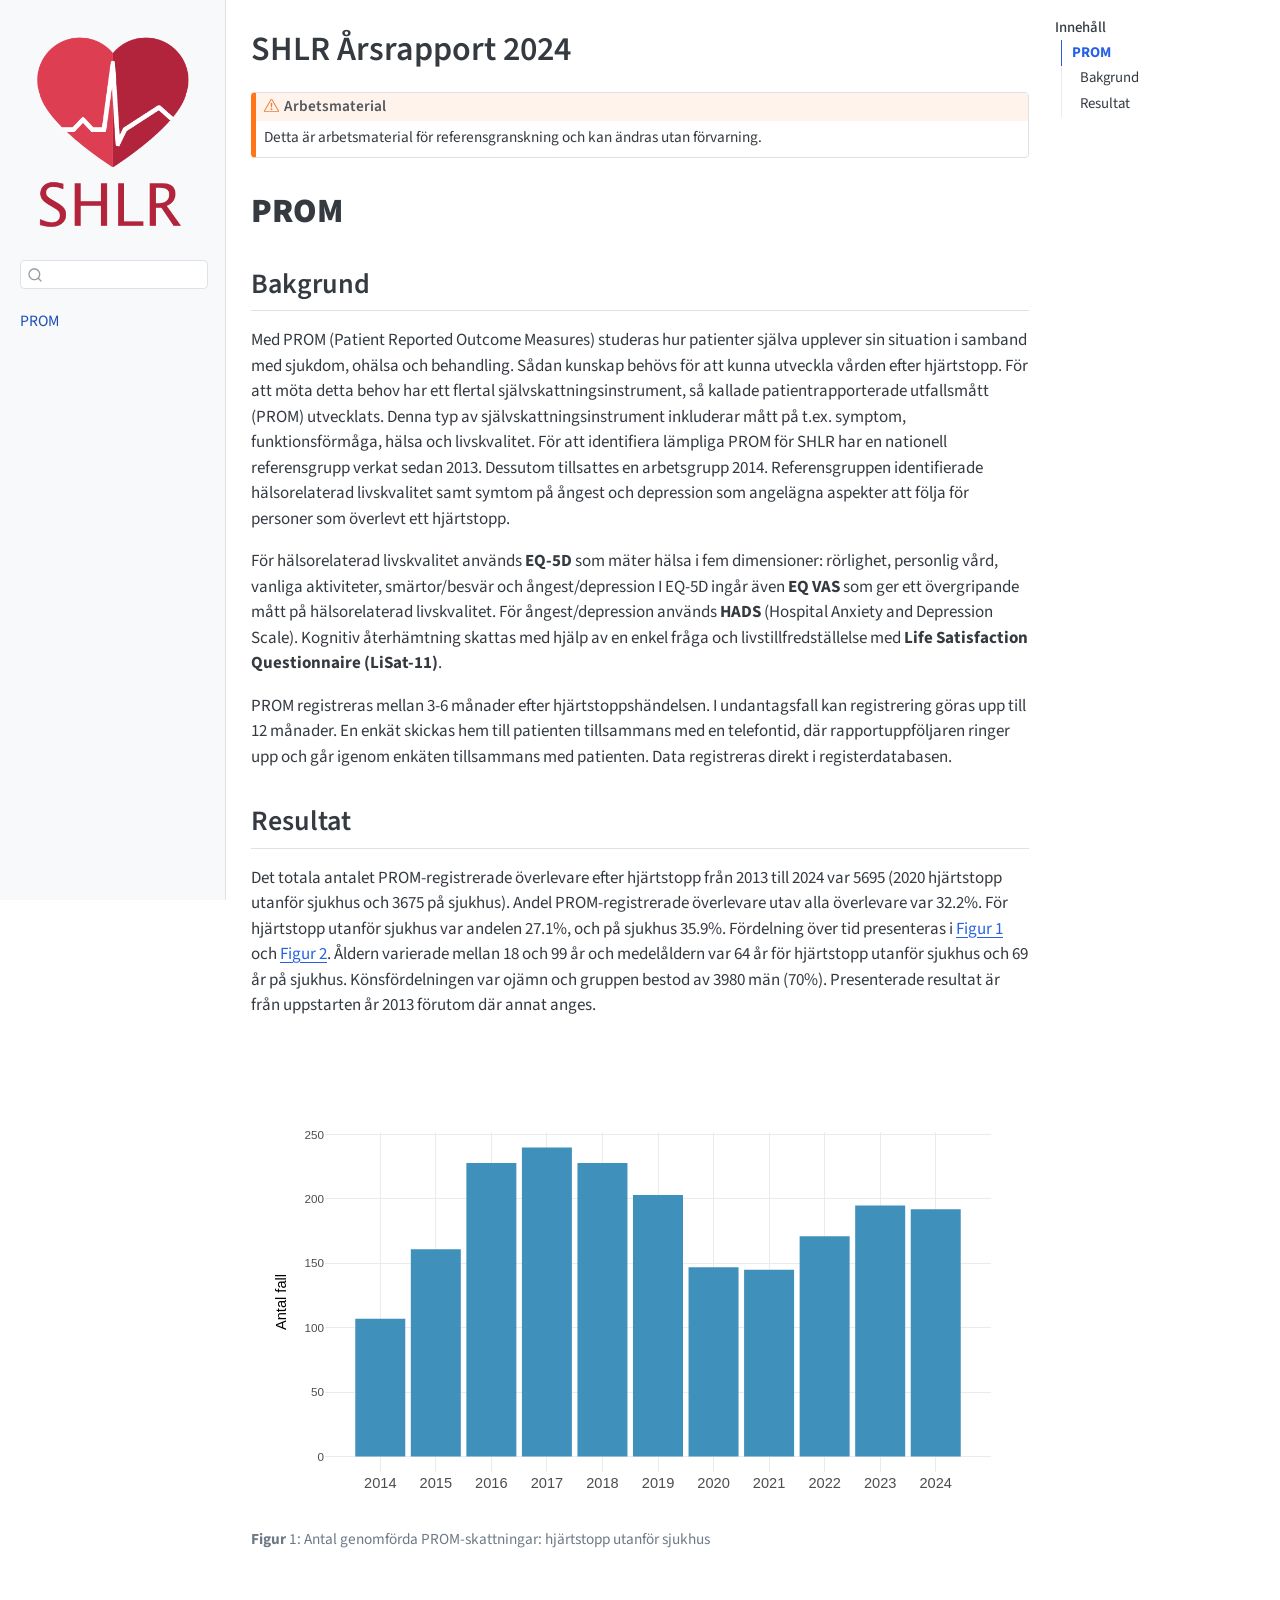
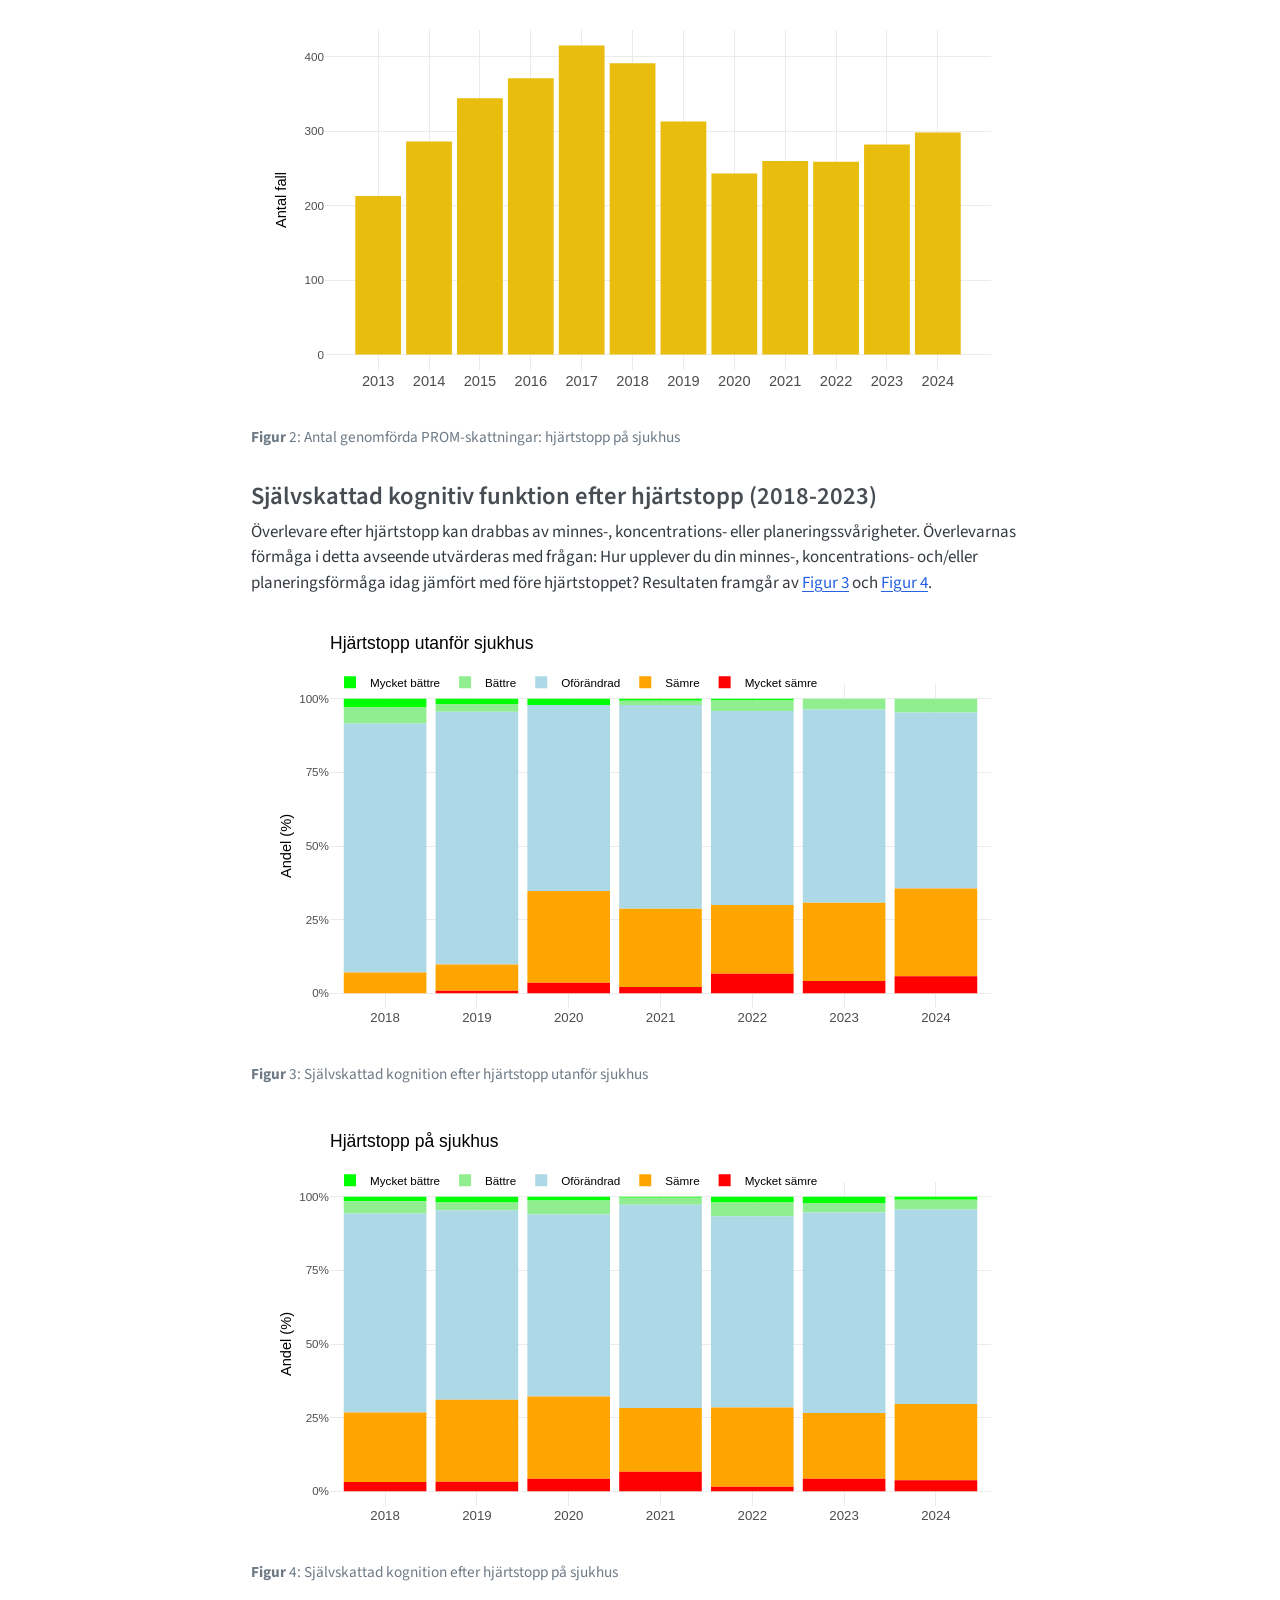
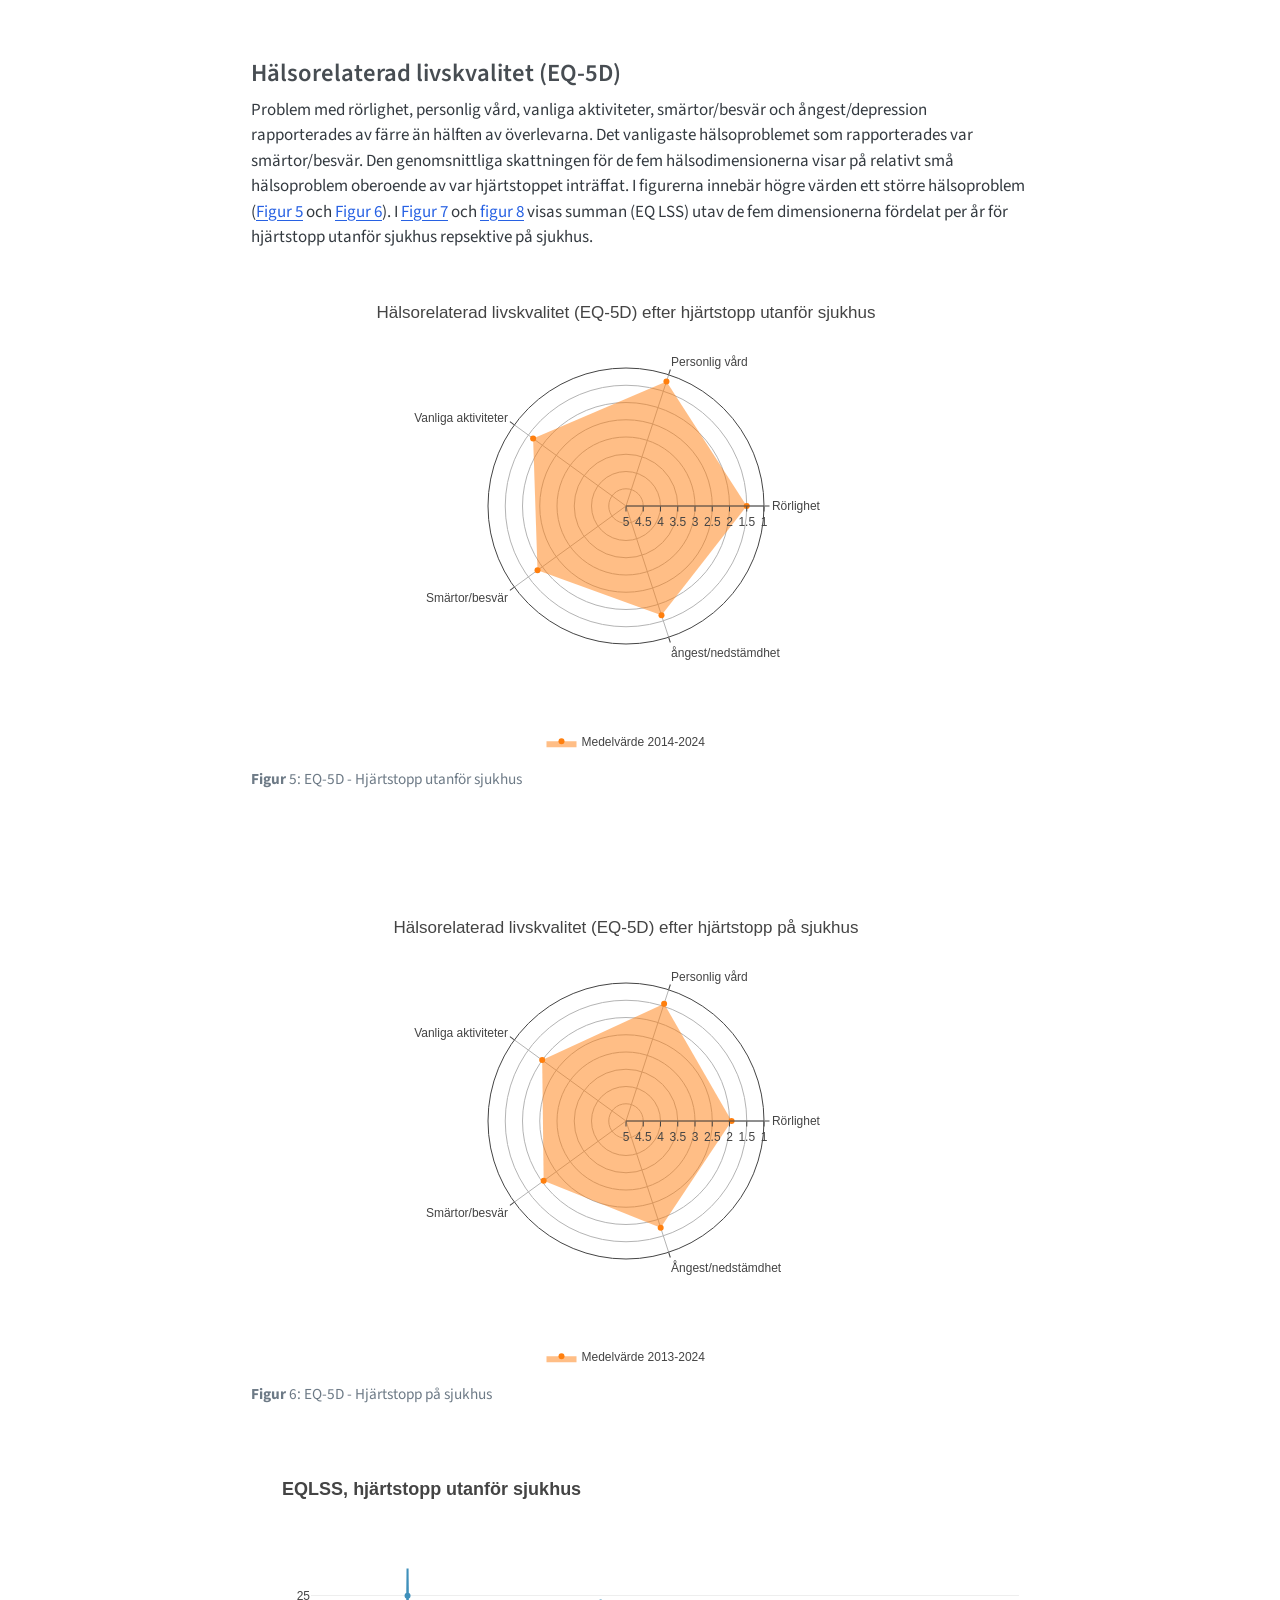
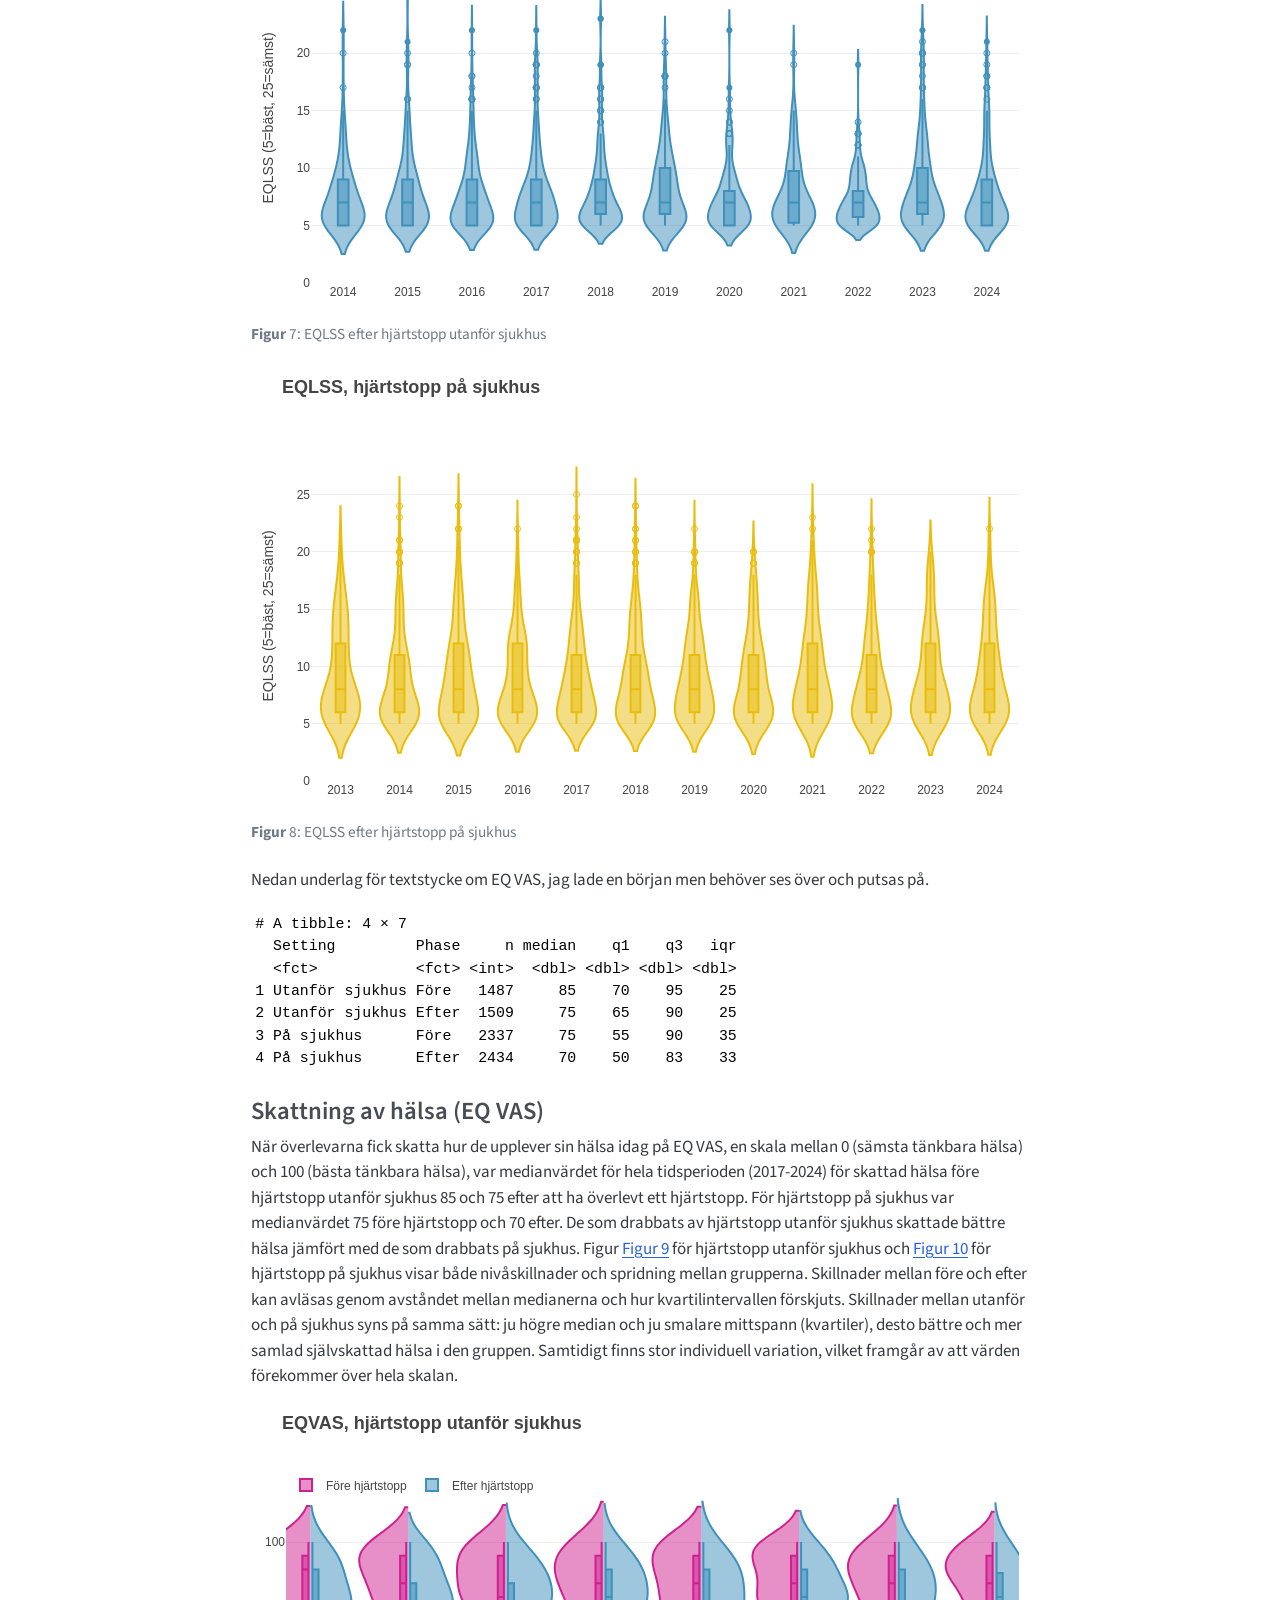
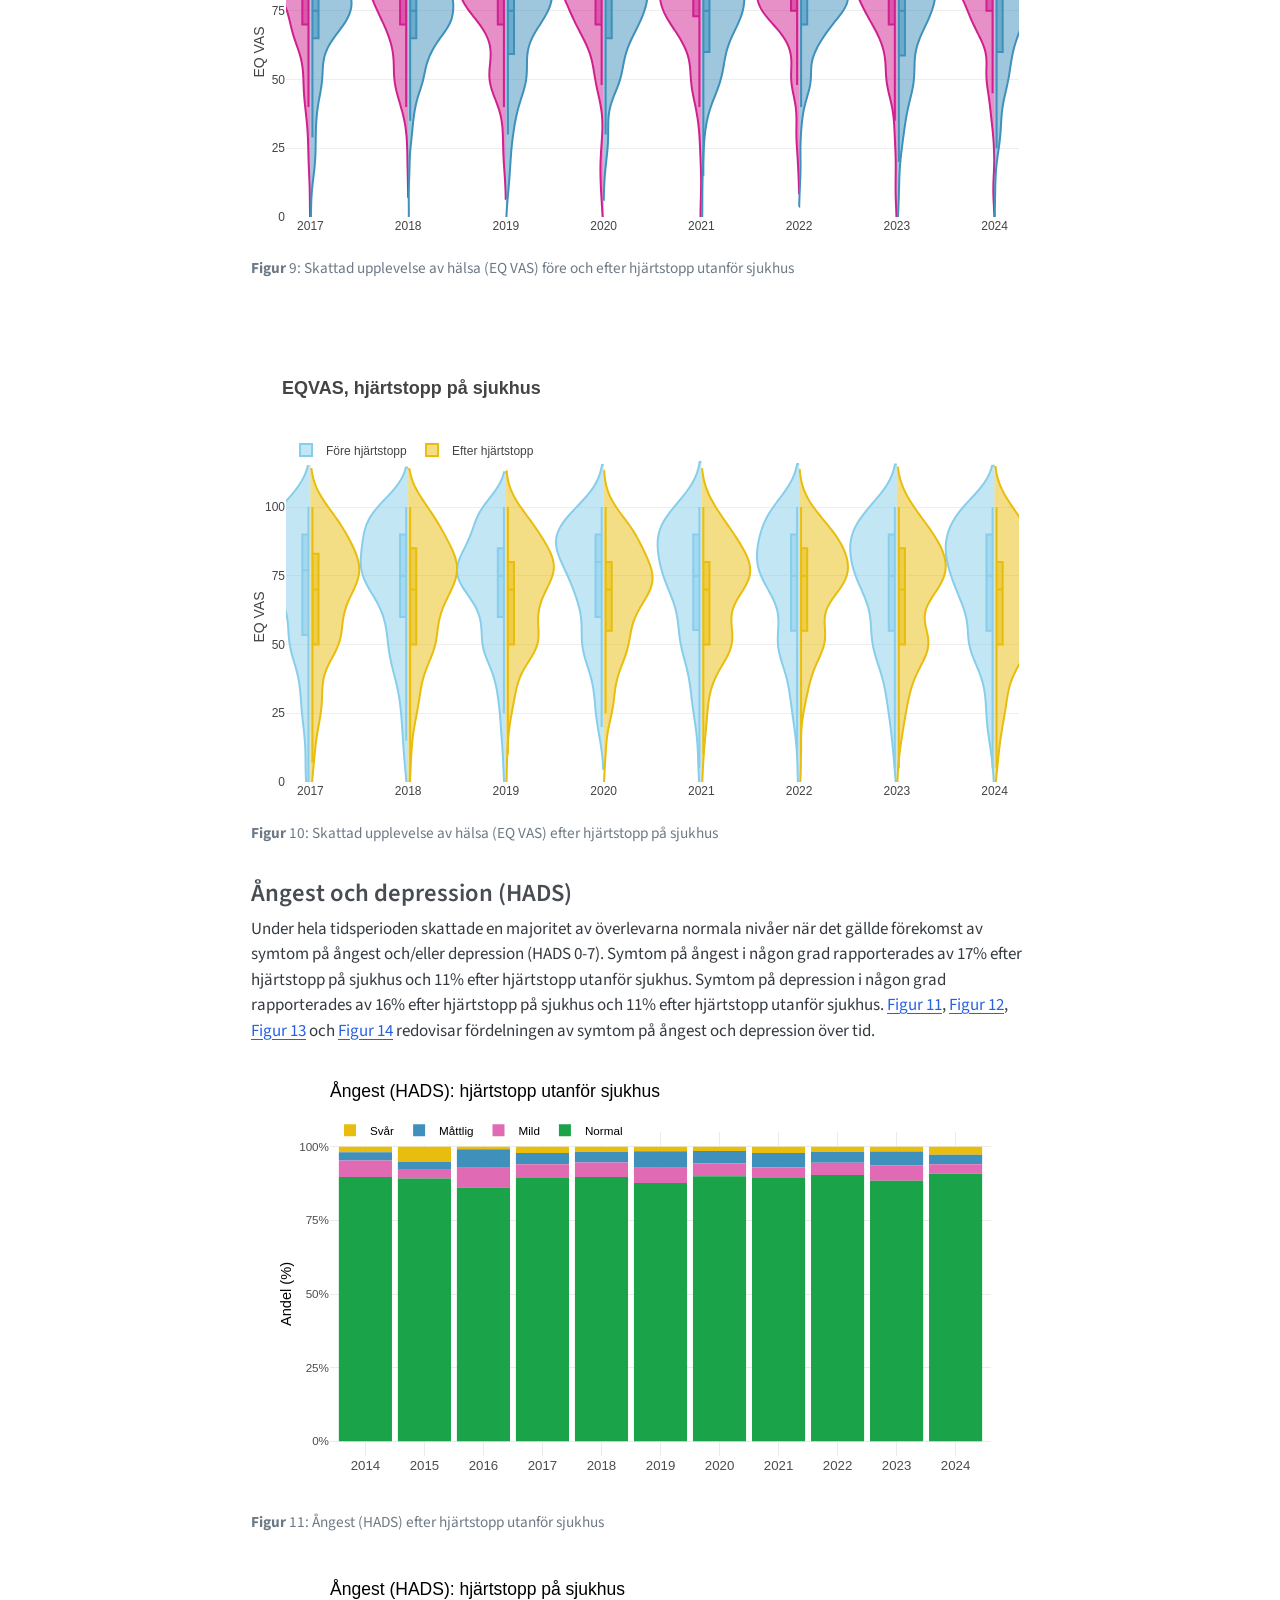
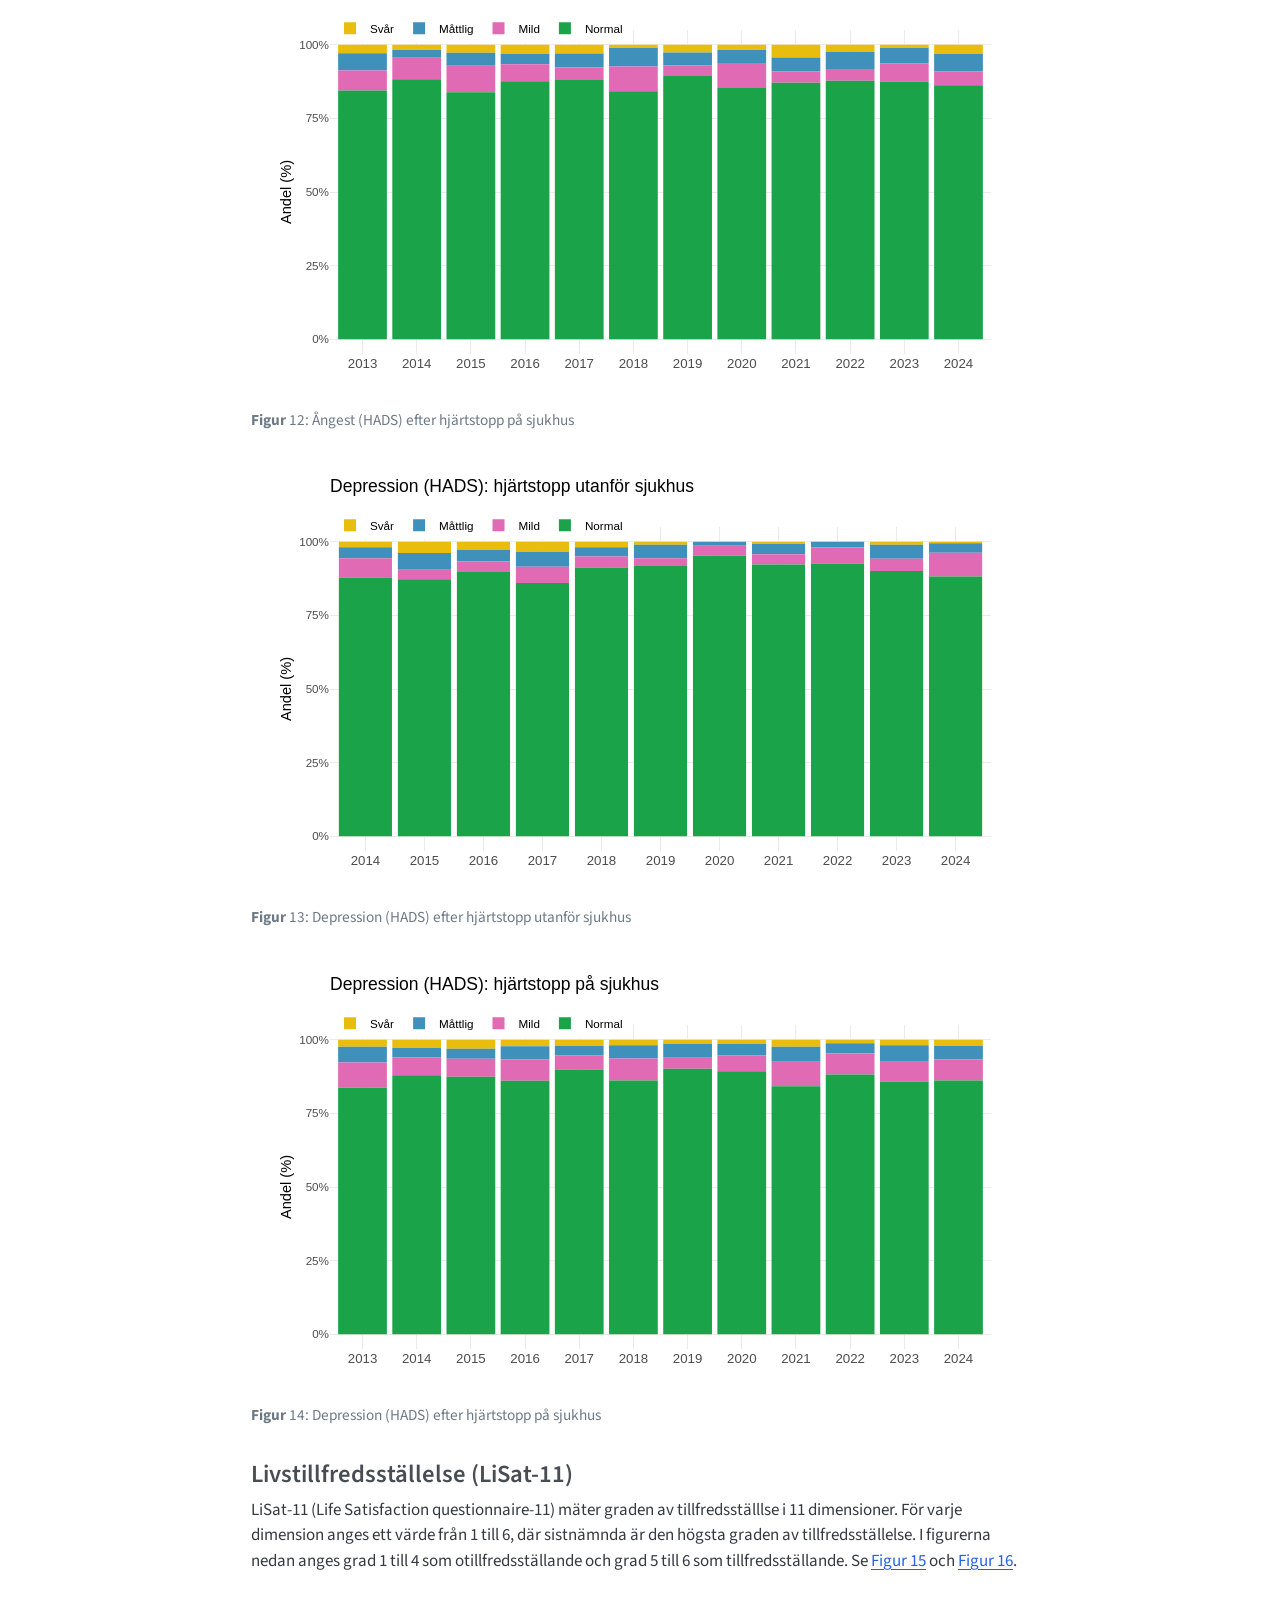
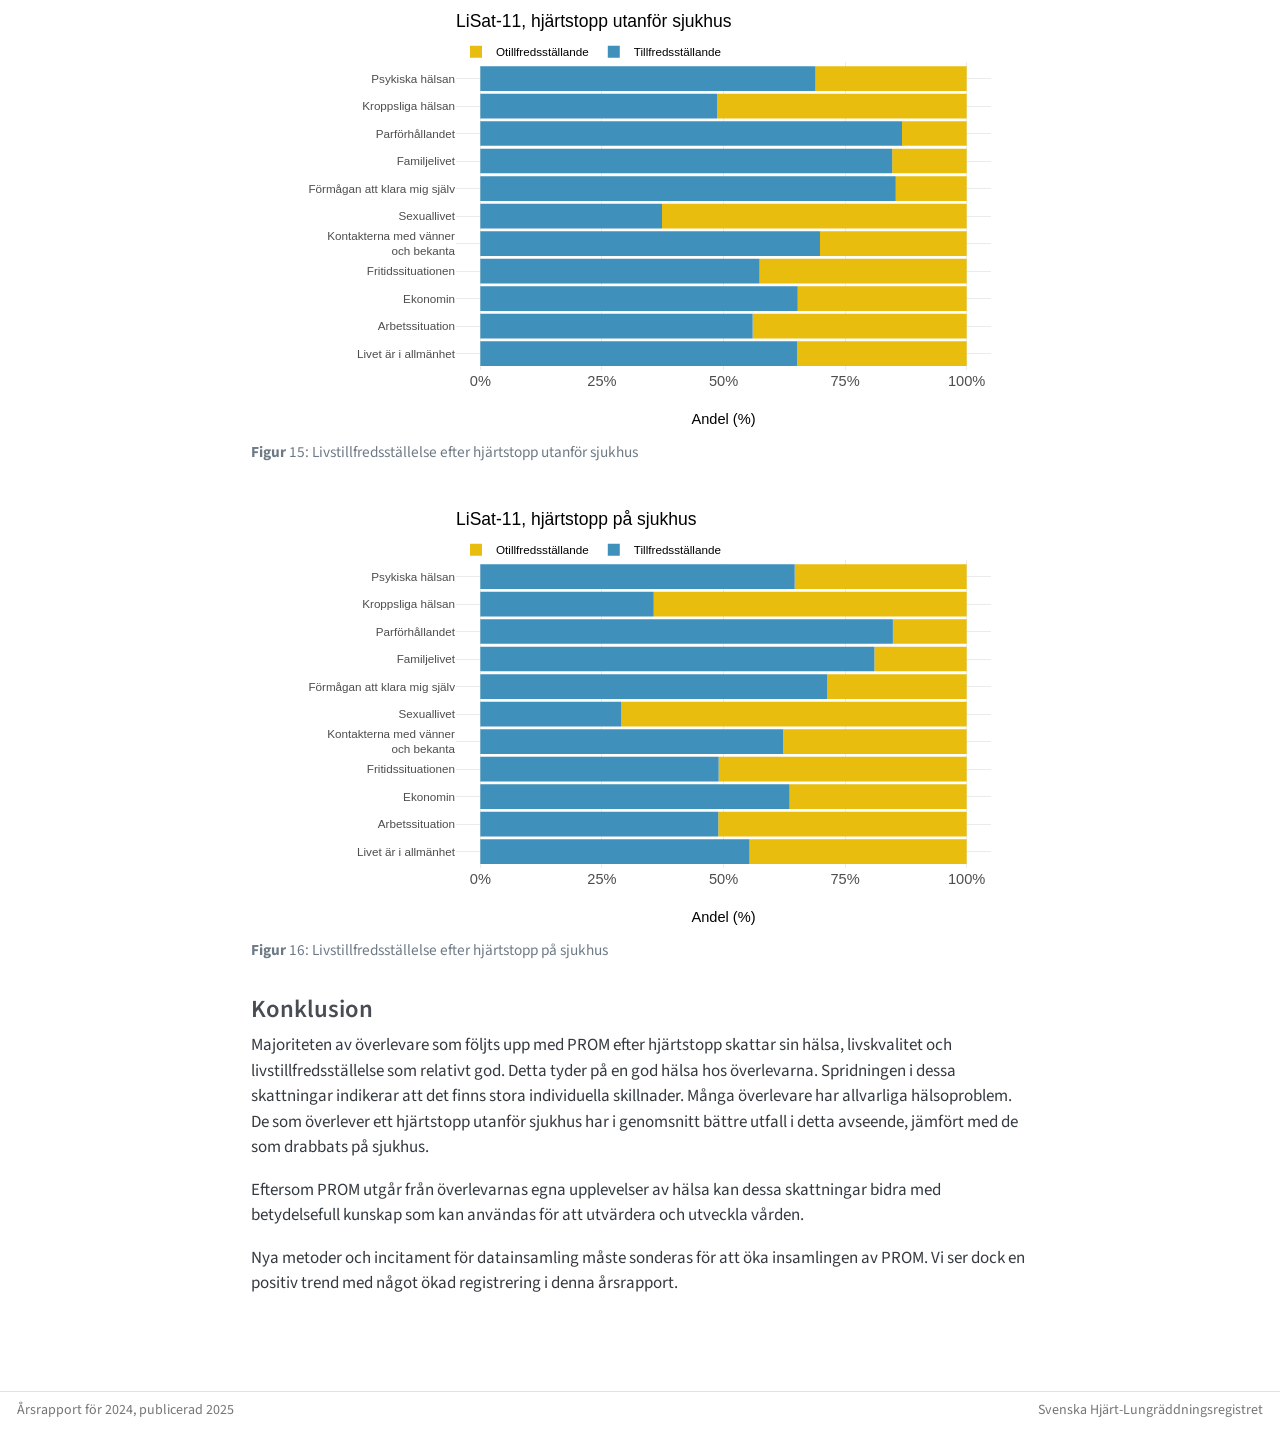
==== prom.html @ c62bc551 "Add files via upload manual upload site spec" ====
<!DOCTYPE html>
<html xmlns="http://www.w3.org/1999/xhtml" lang="en" xml:lang="en"><head>

<meta charset="utf-8">
<meta name="generator" content="quarto-1.6.42">

<meta name="viewport" content="width=device-width, initial-scale=1.0, user-scalable=yes">


<title>SHLR Årsrapport 2024</title>
<style>
code{white-space: pre-wrap;}
span.smallcaps{font-variant: small-caps;}
div.columns{display: flex; gap: min(4vw, 1.5em);}
div.column{flex: auto; overflow-x: auto;}
div.hanging-indent{margin-left: 1.5em; text-indent: -1.5em;}
ul.task-list{list-style: none;}
ul.task-list li input[type="checkbox"] {
  width: 0.8em;
  margin: 0 0.8em 0.2em -1em; /* quarto-specific, see https://github.com/quarto-dev/quarto-cli/issues/4556 */ 
  vertical-align: middle;
}
</style>


<script src="site_libs/quarto-nav/quarto-nav.js"></script>
<script src="site_libs/clipboard/clipboard.min.js"></script>
<script src="site_libs/quarto-search/autocomplete.umd.js"></script>
<script src="site_libs/quarto-search/fuse.min.js"></script>
<script src="site_libs/quarto-search/quarto-search.js"></script>
<meta name="quarto:offset" content="./">
<script src="site_libs/quarto-html/quarto.js"></script>
<script src="site_libs/quarto-html/popper.min.js"></script>
<script src="site_libs/quarto-html/tippy.umd.min.js"></script>
<script src="site_libs/quarto-html/anchor.min.js"></script>
<link href="site_libs/quarto-html/tippy.css" rel="stylesheet">
<link href="site_libs/quarto-html/quarto-syntax-highlighting-2f5df379a58b258e96c21c0638c20c03.css" rel="stylesheet" id="quarto-text-highlighting-styles">
<script src="site_libs/bootstrap/bootstrap.min.js"></script>
<link href="site_libs/bootstrap/bootstrap-icons.css" rel="stylesheet">
<link href="site_libs/bootstrap/bootstrap-70f54ab5a062bdb8e7675b56edc8b124.min.css" rel="stylesheet" append-hash="true" id="quarto-bootstrap" data-mode="light">
<script id="quarto-search-options" type="application/json">{
  "location": "sidebar",
  "copy-button": false,
  "collapse-after": 3,
  "panel-placement": "start",
  "type": "textbox",
  "limit": 50,
  "keyboard-shortcut": [
    "f",
    "/",
    "s"
  ],
  "show-item-context": false,
  "language": {
    "search-no-results-text": "No results",
    "search-matching-documents-text": "matching documents",
    "search-copy-link-title": "Copy link to search",
    "search-hide-matches-text": "Hide additional matches",
    "search-more-match-text": "more match in this document",
    "search-more-matches-text": "more matches in this document",
    "search-clear-button-title": "Clear",
    "search-text-placeholder": "",
    "search-detached-cancel-button-title": "Cancel",
    "search-submit-button-title": "Submit",
    "search-label": "Search"
  }
}</script>
<link href="site_libs/htmltools-fill-0.5.8.1/fill.css" rel="stylesheet">

<script src="site_libs/htmlwidgets-1.6.4/htmlwidgets.js"></script>

<script src="site_libs/plotly-binding-4.10.4/plotly.js"></script>

<script src="site_libs/typedarray-0.1/typedarray.min.js"></script>

<script src="site_libs/jquery-3.5.1/jquery.min.js"></script>

<link href="site_libs/crosstalk-1.2.1/css/crosstalk.min.css" rel="stylesheet">

<script src="site_libs/crosstalk-1.2.1/js/crosstalk.min.js"></script>

<link href="site_libs/plotly-htmlwidgets-css-2.11.1/plotly-htmlwidgets.css" rel="stylesheet">

<script src="site_libs/plotly-main-2.11.1/plotly-latest.min.js"></script>



</head>

<body class="nav-sidebar docked">

<div id="quarto-search-results"></div>
  <header id="quarto-header" class="headroom fixed-top">
  <nav class="quarto-secondary-nav">
    <div class="container-fluid d-flex">
      <button type="button" class="quarto-btn-toggle btn" data-bs-toggle="collapse" role="button" data-bs-target=".quarto-sidebar-collapse-item" aria-controls="quarto-sidebar" aria-expanded="false" aria-label="Toggle sidebar navigation" onclick="if (window.quartoToggleHeadroom) { window.quartoToggleHeadroom(); }">
        <i class="bi bi-layout-text-sidebar-reverse"></i>
      </button>
        <nav class="quarto-page-breadcrumbs" aria-label="breadcrumb"><ol class="breadcrumb"><li class="breadcrumb-item"><a href="./prom.html">PROM</a></li></ol></nav>
        <a class="flex-grow-1" role="navigation" data-bs-toggle="collapse" data-bs-target=".quarto-sidebar-collapse-item" aria-controls="quarto-sidebar" aria-expanded="false" aria-label="Toggle sidebar navigation" onclick="if (window.quartoToggleHeadroom) { window.quartoToggleHeadroom(); }">      
        </a>
      <button type="button" class="btn quarto-search-button" aria-label="Search" onclick="window.quartoOpenSearch();">
        <i class="bi bi-search"></i>
      </button>
    </div>
  </nav>
</header>
<!-- content -->
<div id="quarto-content" class="quarto-container page-columns page-rows-contents page-layout-article">
<!-- sidebar -->
  <nav id="quarto-sidebar" class="sidebar collapse collapse-horizontal quarto-sidebar-collapse-item sidebar-navigation docked overflow-auto">
    <div class="pt-lg-2 mt-2 text-center sidebar-header">
      <a href="./index.html" class="sidebar-logo-link">
      <img src="./images/logo.png" alt="" class="sidebar-logo py-0 d-lg-inline d-none">
      </a>
      </div>
        <div class="mt-2 flex-shrink-0 align-items-center">
        <div class="sidebar-search">
        <div id="quarto-search" class="" title="Search"></div>
        </div>
        </div>
    <div class="sidebar-menu-container"> 
    <ul class="list-unstyled mt-1">
        <li class="sidebar-item">
  <div class="sidebar-item-container"> 
  <a href="./prom.html" class="sidebar-item-text sidebar-link active">
 <span class="menu-text">PROM</span></a>
  </div>
</li>
    </ul>
    </div>
</nav>
<div id="quarto-sidebar-glass" class="quarto-sidebar-collapse-item" data-bs-toggle="collapse" data-bs-target=".quarto-sidebar-collapse-item"></div>
<!-- margin-sidebar -->
    <div id="quarto-margin-sidebar" class="sidebar margin-sidebar">
        <nav id="TOC" role="doc-toc" class="toc-active">
    <h2 id="toc-title">Innehåll</h2>
   
  <ul>
  <li><a href="#prom" id="toc-prom" class="nav-link active" data-scroll-target="#prom"><strong>PROM</strong></a>
  <ul class="collapse">
  <li><a href="#bakgrund" id="toc-bakgrund" class="nav-link" data-scroll-target="#bakgrund">Bakgrund</a></li>
  <li><a href="#resultat" id="toc-resultat" class="nav-link" data-scroll-target="#resultat">Resultat</a>
  <ul class="collapse">
  <li><a href="#självskattad-kognitiv-funktion-efter-hjärtstopp-2018-2023" id="toc-självskattad-kognitiv-funktion-efter-hjärtstopp-2018-2023" class="nav-link" data-scroll-target="#självskattad-kognitiv-funktion-efter-hjärtstopp-2018-2023">Självskattad kognitiv funktion efter hjärtstopp (2018-2023)</a></li>
  <li><a href="#hälsorelaterad-livskvalitet-eq-5d" id="toc-hälsorelaterad-livskvalitet-eq-5d" class="nav-link" data-scroll-target="#hälsorelaterad-livskvalitet-eq-5d">Hälsorelaterad livskvalitet (EQ-5D)</a></li>
  <li><a href="#skattning-av-hälsa-eq-vas" id="toc-skattning-av-hälsa-eq-vas" class="nav-link" data-scroll-target="#skattning-av-hälsa-eq-vas">Skattning av hälsa (EQ VAS)</a></li>
  <li><a href="#ångest-och-depression-hads" id="toc-ångest-och-depression-hads" class="nav-link" data-scroll-target="#ångest-och-depression-hads">Ångest och depression (HADS)</a></li>
  <li><a href="#livstillfredsställelse-lisat-11" id="toc-livstillfredsställelse-lisat-11" class="nav-link" data-scroll-target="#livstillfredsställelse-lisat-11">Livstillfredsställelse (LiSat-11)</a></li>
  <li><a href="#konklusion" id="toc-konklusion" class="nav-link" data-scroll-target="#konklusion">Konklusion</a></li>
  </ul></li>
  </ul></li>
  </ul>
</nav>
    </div>
<!-- main -->
<main class="content" id="quarto-document-content">

<header id="title-block-header" class="quarto-title-block default">
<div class="quarto-title">
<h1 class="title">SHLR Årsrapport 2024</h1>
</div>



<div class="quarto-title-meta">

    
  
    
  </div>
  


</header>


<div class="callout callout-style-default callout-warning callout-titled">
<div class="callout-header d-flex align-content-center">
<div class="callout-icon-container">
<i class="callout-icon"></i>
</div>
<div class="callout-title-container flex-fill">
Arbetsmaterial
</div>
</div>
<div class="callout-body-container callout-body">
<p>Detta är arbetsmaterial för referensgranskning och kan ändras utan förvarning.</p>
</div>
</div>
<section id="prom" class="level1">
<h1><strong>PROM</strong></h1>
<section id="bakgrund" class="level2">
<h2 class="anchored" data-anchor-id="bakgrund">Bakgrund</h2>
<p>Med PROM (Patient Reported Outcome Measures) studeras hur patienter själva upplever sin situation i samband med sjukdom, ohälsa och behandling. Sådan kunskap behövs för att kunna utveckla vården efter hjärtstopp. För att möta detta behov har ett flertal självskattningsinstrument, så kallade patientrapporterade utfallsmått (PROM) utvecklats. Denna typ av självskattningsinstrument inkluderar mått på t.ex. symptom, funktionsförmåga, hälsa och livskvalitet. För att identifiera lämpliga PROM för SHLR har en nationell referensgrupp verkat sedan 2013. Dessutom tillsattes en arbetsgrupp 2014. Referensgruppen identifierade hälsorelaterad livskvalitet samt symtom på ångest och depression som angelägna aspekter att följa för personer som överlevt ett hjärtstopp.</p>
<p>För hälsorelaterad livskvalitet används <strong>EQ-5D</strong> som mäter hälsa i fem dimensioner: rörlighet, personlig vård, vanliga aktiviteter, smärtor/besvär och ångest/depression I EQ-5D ingår även <strong>EQ VAS</strong> som ger ett övergripande mått på hälsorelaterad livskvalitet. För ångest/depression används <strong>HADS</strong> (Hospital Anxiety and Depression Scale). Kognitiv återhämtning skattas med hjälp av en enkel fråga och livstillfredställelse med <strong>Life Satisfaction Questionnaire (LiSat-11)</strong>.</p>
<p>PROM registreras mellan 3-6 månader efter hjärtstoppshändelsen. I undantagsfall kan registrering göras upp till 12 månader. En enkät skickas hem till patienten tillsammans med en telefontid, där rapportuppföljaren ringer upp och går igenom enkäten tillsammans med patienten. Data registreras direkt i registerdatabasen.</p>
</section>
<section id="resultat" class="level2">
<h2 class="anchored" data-anchor-id="resultat">Resultat</h2>
<p>Det totala antalet PROM-registrerade överlevare efter hjärtstopp från 2013 till 2024 var 5695 (2020 hjärtstopp utanför sjukhus och 3675 på sjukhus). Andel PROM-registrerade överlevare utav alla överlevare var 32.2%. För hjärtstopp utanför sjukhus var andelen 27.1%, och på sjukhus 35.9%. Fördelning över tid presenteras i <a href="#fig-1a" class="quarto-xref">Figur&nbsp;1</a> och <a href="#fig-1b" class="quarto-xref">Figur&nbsp;2</a>. Åldern varierade mellan 18 och 99 år och medelåldern var 64 år för hjärtstopp utanför sjukhus och 69 år på sjukhus. Könsfördelningen var ojämn och gruppen bestod av 3980 män (70%). Presenterade resultat är från uppstarten år 2013 förutom där annat anges.</p>
<p><br></p>
<div class="cell">
<div id="fig-1a" class="cell-output-display quarto-float quarto-figure quarto-figure-center anchored">
<figure class="quarto-float quarto-float-fig figure">
<div aria-describedby="fig-1a-caption-0ceaefa1-69ba-4598-a22c-09a6ac19f8ca">
<div class="plotly html-widget html-fill-item" id="htmlwidget-06beb2b2d69cb769739a" style="width:100%;height:100%;"></div>
<script type="application/json" data-for="htmlwidget-06beb2b2d69cb769739a">{"x":{"data":[{"orientation":"v","width":[0.90000000000009095,0.90000000000009095,0.90000000000009095,0.90000000000009095,0.90000000000009095,0.90000000000009095,0.90000000000009095,0.90000000000009095,0.90000000000009095,0.90000000000009095,0.90000000000009095],"base":[0,0,0,0,0,0,0,0,0,0,0],"x":[2014,2015,2016,2017,2018,2019,2020,2021,2022,2023,2024],"y":[107,161,228,240,228,203,147,145,171,195,192],"text":["År: 2014<br>Antal: 107<br>Andel av överlevare: 18.8%","År: 2015<br>Antal: 161<br>Andel av överlevare: 26.1%","År: 2016<br>Antal: 228<br>Andel av överlevare: 36.7%","År: 2017<br>Antal: 240<br>Andel av överlevare: 38.1%","År: 2018<br>Antal: 228<br>Andel av överlevare: 36.5%","År: 2019<br>Antal: 203<br>Andel av överlevare: 32.7%","År: 2020<br>Antal: 147<br>Andel av överlevare: 24.2%","År: 2021<br>Antal: 145<br>Andel av överlevare: 23.7%","År: 2022<br>Antal: 171<br>Andel av överlevare: 24.9%","År: 2023<br>Antal: 195<br>Andel av överlevare: 28.3%","År: 2024<br>Antal: 192<br>Andel av överlevare: 30.7%"],"type":"bar","textposition":"none","marker":{"autocolorscale":false,"color":"rgba(63,144,187,1)","line":{"width":1.8897637795275593,"color":"transparent"}},"showlegend":false,"xaxis":"x","yaxis":"y","hoverinfo":"text","frame":null}],"layout":{"margin":{"t":53.795275590551171,"r":37.795275590551171,"b":56.06011577319957,"l":73.594362348542049},"font":{"color":"rgba(0,0,0,1)","family":"","size":14.611872146118724},"xaxis":{"domain":[0,1],"automargin":true,"type":"linear","autorange":false,"range":[2013.0049999999999,2024.9950000000001],"tickmode":"array","ticktext":["2014","2015","2016","2017","2018","2019","2020","2021","2022","2023","2024"],"tickvals":[2014,2015,2016,2017,2018,2019,2020,2021,2022,2023,2024],"categoryorder":"array","categoryarray":["2014","2015","2016","2017","2018","2019","2020","2021","2022","2023","2024"],"nticks":null,"ticks":"","tickcolor":null,"ticklen":3.6529680365296811,"tickwidth":0,"showticklabels":true,"tickfont":{"color":"rgba(77,77,77,1)","family":"","size":14.611872146118724},"tickangle":-0,"showline":false,"linecolor":null,"linewidth":0,"showgrid":true,"gridcolor":"rgba(235,235,235,1)","gridwidth":0.66417600664176002,"zeroline":false,"anchor":"y","title":{"text":"","font":{"color":"rgba(0,0,0,1)","family":"","size":14.611872146118724}},"hoverformat":".2f"},"yaxis":{"domain":[0,1],"automargin":true,"type":"linear","autorange":false,"range":[-12,252],"tickmode":"array","ticktext":["0","50","100","150","200","250"],"tickvals":[0,50,100,150,200,250],"categoryorder":"array","categoryarray":["0","50","100","150","200","250"],"nticks":null,"ticks":"","tickcolor":null,"ticklen":3.6529680365296811,"tickwidth":0,"showticklabels":true,"tickfont":{"color":"rgba(77,77,77,1)","family":"","size":11.68949771689498},"tickangle":-0,"showline":false,"linecolor":null,"linewidth":0,"showgrid":true,"gridcolor":"rgba(235,235,235,1)","gridwidth":0.66417600664176002,"zeroline":false,"anchor":"x","title":{"text":"Antal fall","font":{"color":"rgba(0,0,0,1)","family":"","size":14.611872146118724}},"hoverformat":".2f"},"shapes":[{"type":"rect","fillcolor":null,"line":{"color":null,"width":0,"linetype":[]},"yref":"paper","xref":"paper","x0":0,"x1":1,"y0":0,"y1":1}],"showlegend":false,"legend":{"bgcolor":null,"bordercolor":null,"borderwidth":0,"font":{"color":"rgba(0,0,0,1)","family":"","size":11.68949771689498}},"hovermode":"closest","barmode":"relative"},"config":{"doubleClick":"reset","modeBarButtonsToAdd":["hoverclosest","hovercompare"],"showSendToCloud":false},"source":"A","attrs":{"610465721a2e":{"x":{},"y":{},"text":{},"type":"bar"}},"cur_data":"610465721a2e","visdat":{"610465721a2e":["function (y) ","x"]},"highlight":{"on":"plotly_click","persistent":false,"dynamic":false,"selectize":false,"opacityDim":0.20000000000000001,"selected":{"opacity":1},"debounce":0},"shinyEvents":["plotly_hover","plotly_click","plotly_selected","plotly_relayout","plotly_brushed","plotly_brushing","plotly_clickannotation","plotly_doubleclick","plotly_deselect","plotly_afterplot","plotly_sunburstclick"],"base_url":"https://plot.ly"},"evals":[],"jsHooks":[]}</script>
</div>
<figcaption class="quarto-float-caption-bottom quarto-float-caption quarto-float-fig" id="fig-1a-caption-0ceaefa1-69ba-4598-a22c-09a6ac19f8ca">
<strong>Figur</strong>&nbsp;1: Antal genomförda PROM-skattningar: hjärtstopp utanför sjukhus
</figcaption>
</figure>
</div>
</div>
<div class="cell">
<div id="fig-1b" class="cell-output-display quarto-float quarto-figure quarto-figure-center anchored">
<figure class="quarto-float quarto-float-fig figure">
<div aria-describedby="fig-1b-caption-0ceaefa1-69ba-4598-a22c-09a6ac19f8ca">
<div class="plotly html-widget html-fill-item" id="htmlwidget-7e26d2c23dd3f78e2f34" style="width:100%;height:100%;"></div>
<script type="application/json" data-for="htmlwidget-7e26d2c23dd3f78e2f34">{"x":{"data":[{"orientation":"v","width":[0.90000000000009095,0.90000000000009095,0.90000000000009095,0.90000000000009095,0.90000000000009095,0.90000000000009095,0.90000000000009095,0.90000000000009095,0.90000000000009095,0.90000000000009095,0.90000000000009095,0.90000000000009095],"base":[0,0,0,0,0,0,0,0,0,0,0,0],"x":[2013,2014,2015,2016,2017,2018,2019,2020,2021,2022,2023,2024],"y":[213,286,344,371,415,391,313,243,260,259,282,298],"text":["År: 2013<br>Antal: 213<br>Andel av överlevare: 30.0%","År: 2014<br>Antal: 286<br>Andel av överlevare: 35.7%","År: 2015<br>Antal: 344<br>Andel av överlevare: 44.7%","År: 2016<br>Antal: 371<br>Andel av överlevare: 45.4%","År: 2017<br>Antal: 415<br>Andel av överlevare: 51.5%","År: 2018<br>Antal: 391<br>Andel av överlevare: 43.2%","År: 2019<br>Antal: 313<br>Andel av överlevare: 33.7%","År: 2020<br>Antal: 243<br>Andel av överlevare: 28.2%","År: 2021<br>Antal: 260<br>Andel av överlevare: 31.3%","År: 2022<br>Antal: 259<br>Andel av överlevare: 28.6%","År: 2023<br>Antal: 282<br>Andel av överlevare: 30.1%","År: 2024<br>Antal: 298<br>Andel av överlevare: 30.6%"],"type":"bar","textposition":"none","marker":{"autocolorscale":false,"color":"rgba(233,189,13,1)","line":{"width":1.8897637795275593,"color":"transparent"}},"showlegend":false,"xaxis":"x","yaxis":"y","hoverinfo":"text","frame":null}],"layout":{"margin":{"t":53.795275590551171,"r":37.795275590551171,"b":56.06011577319957,"l":73.594362348542049},"font":{"color":"rgba(0,0,0,1)","family":"","size":14.611872146118724},"xaxis":{"domain":[0,1],"automargin":true,"type":"linear","autorange":false,"range":[2011.9549999999999,2025.0450000000001],"tickmode":"array","ticktext":["2013","2014","2015","2016","2017","2018","2019","2020","2021","2022","2023","2024"],"tickvals":[2013,2014,2015,2016,2017,2018,2019,2020,2021,2022,2023,2024],"categoryorder":"array","categoryarray":["2013","2014","2015","2016","2017","2018","2019","2020","2021","2022","2023","2024"],"nticks":null,"ticks":"","tickcolor":null,"ticklen":3.6529680365296811,"tickwidth":0,"showticklabels":true,"tickfont":{"color":"rgba(77,77,77,1)","family":"","size":14.611872146118724},"tickangle":-0,"showline":false,"linecolor":null,"linewidth":0,"showgrid":true,"gridcolor":"rgba(235,235,235,1)","gridwidth":0.66417600664176002,"zeroline":false,"anchor":"y","title":{"text":"","font":{"color":"rgba(0,0,0,1)","family":"","size":14.611872146118724}},"hoverformat":".2f"},"yaxis":{"domain":[0,1],"automargin":true,"type":"linear","autorange":false,"range":[-20.75,435.75],"tickmode":"array","ticktext":["0","100","200","300","400"],"tickvals":[0,100,200,300,400],"categoryorder":"array","categoryarray":["0","100","200","300","400"],"nticks":null,"ticks":"","tickcolor":null,"ticklen":3.6529680365296811,"tickwidth":0,"showticklabels":true,"tickfont":{"color":"rgba(77,77,77,1)","family":"","size":11.68949771689498},"tickangle":-0,"showline":false,"linecolor":null,"linewidth":0,"showgrid":true,"gridcolor":"rgba(235,235,235,1)","gridwidth":0.66417600664176002,"zeroline":false,"anchor":"x","title":{"text":"Antal fall","font":{"color":"rgba(0,0,0,1)","family":"","size":14.611872146118724}},"hoverformat":".2f"},"shapes":[{"type":"rect","fillcolor":null,"line":{"color":null,"width":0,"linetype":[]},"yref":"paper","xref":"paper","x0":0,"x1":1,"y0":0,"y1":1}],"showlegend":false,"legend":{"bgcolor":null,"bordercolor":null,"borderwidth":0,"font":{"color":"rgba(0,0,0,1)","family":"","size":11.68949771689498}},"hovermode":"closest","barmode":"relative"},"config":{"doubleClick":"reset","modeBarButtonsToAdd":["hoverclosest","hovercompare"],"showSendToCloud":false},"source":"A","attrs":{"6104231f4122":{"x":{},"y":{},"text":{},"type":"bar"}},"cur_data":"6104231f4122","visdat":{"6104231f4122":["function (y) ","x"]},"highlight":{"on":"plotly_click","persistent":false,"dynamic":false,"selectize":false,"opacityDim":0.20000000000000001,"selected":{"opacity":1},"debounce":0},"shinyEvents":["plotly_hover","plotly_click","plotly_selected","plotly_relayout","plotly_brushed","plotly_brushing","plotly_clickannotation","plotly_doubleclick","plotly_deselect","plotly_afterplot","plotly_sunburstclick"],"base_url":"https://plot.ly"},"evals":[],"jsHooks":[]}</script>
</div>
<figcaption class="quarto-float-caption-bottom quarto-float-caption quarto-float-fig" id="fig-1b-caption-0ceaefa1-69ba-4598-a22c-09a6ac19f8ca">
<strong>Figur</strong>&nbsp;2: Antal genomförda PROM-skattningar: hjärtstopp på sjukhus
</figcaption>
</figure>
</div>
</div>
<section id="självskattad-kognitiv-funktion-efter-hjärtstopp-2018-2023" class="level3">
<h3 class="anchored" data-anchor-id="självskattad-kognitiv-funktion-efter-hjärtstopp-2018-2023">Självskattad kognitiv funktion efter hjärtstopp (2018-2023)</h3>
<p>Överlevare efter hjärtstopp kan drabbas av minnes-, koncentrations- eller planeringssvårigheter. Överlevarnas förmåga i detta avseende utvärderas med frågan: Hur upplever du din minnes-, koncentrations- och/eller planeringsförmåga idag jämfört med före hjärtstoppet? Resultaten framgår av <a href="#fig-2a" class="quarto-xref">Figur&nbsp;3</a> och <a href="#fig-2b" class="quarto-xref">Figur&nbsp;4</a>.</p>
<div class="cell">
<div id="fig-2a" class="cell-output-display quarto-float quarto-figure quarto-figure-center anchored">
<figure class="quarto-float quarto-float-fig figure">
<div aria-describedby="fig-2a-caption-0ceaefa1-69ba-4598-a22c-09a6ac19f8ca">
<div class="plotly html-widget html-fill-item" id="htmlwidget-14040830ae083cd1fccd" style="width:100%;height:100%;"></div>
<script type="application/json" data-for="htmlwidget-14040830ae083cd1fccd">{"x":{"data":[{"orientation":"v","width":[0.89999999999999991,0.90000000000000013,0.90000000000000036,0.90000000000000036,0.90000000000000036],"base":[0.971830985915493,0.98230088495575218,0.97872340425531912,0.99300699300699302,0.99401197604790414],"x":[1,2,3,4,5],"y":[0.028169014084507005,0.017699115044247815,0.021276595744680882,0.0069930069930069783,0.0059880239520958556],"text":["År: 2018<br>Kognition: Mycket bättre<br>Antal: 2 av 71<br>Andel: 2.8%","År: 2019<br>Kognition: Mycket bättre<br>Antal: 2 av 113<br>Andel: 1.8%","År: 2020<br>Kognition: Mycket bättre<br>Antal: 3 av 141<br>Andel: 2.1%","År: 2021<br>Kognition: Mycket bättre<br>Antal: 1 av 143<br>Andel: 0.7%","År: 2022<br>Kognition: Mycket bättre<br>Antal: 1 av 167<br>Andel: 0.6%"],"type":"bar","textposition":"none","marker":{"autocolorscale":false,"color":"rgba(0,255,0,1)","line":{"width":1.8897637795275593,"color":"transparent"}},"name":"Mycket bättre","legendgroup":"Mycket bättre","showlegend":true,"xaxis":"x","yaxis":"y","hoverinfo":"text","frame":null},{"orientation":"v","width":[0.89999999999999991,0.90000000000000013,0.90000000000000036,0.90000000000000036,0.90000000000000036,0.90000000000000036],"base":[0.91549295774647887,0.95575221238938057,0.97902097902097907,0.95808383233532934,0.96354166666666663,0.95287958115183247],"x":[1,2,4,5,6,7],"y":[0.05633802816901412,0.026548672566371612,0.013986013986013957,0.0359281437125748,0.03645833333333337,0.047120418848167533],"text":["År: 2018<br>Kognition: Bättre<br>Antal: 4 av 71<br>Andel: 5.6%","År: 2019<br>Kognition: Bättre<br>Antal: 3 av 113<br>Andel: 2.7%","År: 2021<br>Kognition: Bättre<br>Antal: 2 av 143<br>Andel: 1.4%","År: 2022<br>Kognition: Bättre<br>Antal: 6 av 167<br>Andel: 3.6%","År: 2023<br>Kognition: Bättre<br>Antal: 7 av 192<br>Andel: 3.6%","År: 2024<br>Kognition: Bättre<br>Antal: 9 av 191<br>Andel: 4.7%"],"type":"bar","textposition":"none","marker":{"autocolorscale":false,"color":"rgba(144,238,144,1)","line":{"width":1.8897637795275593,"color":"transparent"}},"name":"Bättre","legendgroup":"Bättre","showlegend":true,"xaxis":"x","yaxis":"y","hoverinfo":"text","frame":null},{"orientation":"v","width":[0.89999999999999991,0.90000000000000013,0.90000000000000036,0.90000000000000036,0.90000000000000036,0.90000000000000036,0.90000000000000036],"base":[0.070422535211267609,0.097345132743362831,0.3475177304964539,0.28671328671328672,0.29940119760479039,0.30729166666666669,0.35602094240837695],"x":[1,2,3,4,5,6,7],"y":[0.84507042253521125,0.8584070796460177,0.63120567375886516,0.69230769230769229,0.65868263473053901,0.65625,0.59685863874345557],"text":["År: 2018<br>Kognition: Oförändrad<br>Antal: 60 av 71<br>Andel: 84.5%","År: 2019<br>Kognition: Oförändrad<br>Antal: 97 av 113<br>Andel: 85.8%","År: 2020<br>Kognition: Oförändrad<br>Antal: 89 av 141<br>Andel: 63.1%","År: 2021<br>Kognition: Oförändrad<br>Antal: 99 av 143<br>Andel: 69.2%","År: 2022<br>Kognition: Oförändrad<br>Antal: 110 av 167<br>Andel: 65.9%","År: 2023<br>Kognition: Oförändrad<br>Antal: 126 av 192<br>Andel: 65.6%","År: 2024<br>Kognition: Oförändrad<br>Antal: 114 av 191<br>Andel: 59.7%"],"type":"bar","textposition":"none","marker":{"autocolorscale":false,"color":"rgba(173,216,230,1)","line":{"width":1.8897637795275593,"color":"transparent"}},"name":"Oförändrad","legendgroup":"Oförändrad","showlegend":true,"xaxis":"x","yaxis":"y","hoverinfo":"text","frame":null},{"orientation":"v","width":[0.89999999999999991,0.90000000000000013,0.90000000000000036,0.90000000000000036,0.90000000000000036,0.90000000000000036,0.90000000000000036],"base":[0,0.0088495575221238937,0.035460992907801421,0.02097902097902098,0.065868263473053898,0.041666666666666664,0.057591623036649213],"x":[1,2,3,4,5,6,7],"y":[0.070422535211267609,0.088495575221238937,0.31205673758865249,0.26573426573426573,0.23353293413173648,0.265625,0.29842931937172773],"text":["År: 2018<br>Kognition: Sämre<br>Antal: 5 av 71<br>Andel: 7.0%","År: 2019<br>Kognition: Sämre<br>Antal: 10 av 113<br>Andel: 8.8%","År: 2020<br>Kognition: Sämre<br>Antal: 44 av 141<br>Andel: 31.2%","År: 2021<br>Kognition: Sämre<br>Antal: 38 av 143<br>Andel: 26.6%","År: 2022<br>Kognition: Sämre<br>Antal: 39 av 167<br>Andel: 23.4%","År: 2023<br>Kognition: Sämre<br>Antal: 51 av 192<br>Andel: 26.6%","År: 2024<br>Kognition: Sämre<br>Antal: 57 av 191<br>Andel: 29.8%"],"type":"bar","textposition":"none","marker":{"autocolorscale":false,"color":"rgba(255,165,0,1)","line":{"width":1.8897637795275593,"color":"transparent"}},"name":"Sämre","legendgroup":"Sämre","showlegend":true,"xaxis":"x","yaxis":"y","hoverinfo":"text","frame":null},{"orientation":"v","width":[0.90000000000000013,0.90000000000000036,0.90000000000000036,0.90000000000000036,0.90000000000000036,0.90000000000000036],"base":[0,0,0,0,0,0],"x":[2,3,4,5,6,7],"y":[0.0088495575221238937,0.035460992907801421,0.02097902097902098,0.065868263473053898,0.041666666666666664,0.057591623036649213],"text":["År: 2019<br>Kognition: Mycket sämre<br>Antal: 1 av 113<br>Andel: 0.9%","År: 2020<br>Kognition: Mycket sämre<br>Antal: 5 av 141<br>Andel: 3.5%","År: 2021<br>Kognition: Mycket sämre<br>Antal: 3 av 143<br>Andel: 2.1%","År: 2022<br>Kognition: Mycket sämre<br>Antal: 11 av 167<br>Andel: 6.6%","År: 2023<br>Kognition: Mycket sämre<br>Antal: 8 av 192<br>Andel: 4.2%","År: 2024<br>Kognition: Mycket sämre<br>Antal: 11 av 191<br>Andel: 5.8%"],"type":"bar","textposition":"none","marker":{"autocolorscale":false,"color":"rgba(255,0,0,1)","line":{"width":1.8897637795275593,"color":"transparent"}},"name":"Mycket sämre","legendgroup":"Mycket sämre","showlegend":true,"xaxis":"x","yaxis":"y","hoverinfo":"text","frame":null}],"layout":{"margin":{"t":71.329522165893636,"r":37.795275590551171,"b":54.731763759916049,"l":79.439111206989537},"font":{"color":"rgba(0,0,0,1)","family":"","size":14.611872146118724},"title":{"text":"Hjärtstopp utanför sjukhus","font":{"color":"rgba(0,0,0,1)","family":"","size":17.534246575342465},"x":0,"xref":"paper"},"xaxis":{"domain":[0,1],"automargin":true,"type":"linear","autorange":false,"range":[0.40000000000000002,7.5999999999999996],"tickmode":"array","ticktext":["2018","2019","2020","2021","2022","2023","2024"],"tickvals":[1,2,3,4.0000000000000009,5,6,7],"categoryorder":"array","categoryarray":["2018","2019","2020","2021","2022","2023","2024"],"nticks":null,"ticks":"","tickcolor":null,"ticklen":3.6529680365296811,"tickwidth":0,"showticklabels":true,"tickfont":{"color":"rgba(77,77,77,1)","family":"","size":13.283520132835198},"tickangle":-0,"showline":false,"linecolor":null,"linewidth":0,"showgrid":true,"gridcolor":"rgba(235,235,235,1)","gridwidth":0.66417600664176002,"zeroline":false,"anchor":"y","title":{"text":"","font":{"color":"rgba(0,0,0,1)","family":"","size":14.611872146118724}},"hoverformat":".2f"},"yaxis":{"domain":[0,1],"automargin":true,"type":"linear","autorange":false,"range":[-0.050000000000000003,1.05],"tickmode":"array","ticktext":["0%","25%","50%","75%","100%"],"tickvals":[0,0.25,0.5,0.75,1],"categoryorder":"array","categoryarray":["0%","25%","50%","75%","100%"],"nticks":null,"ticks":"","tickcolor":null,"ticklen":3.6529680365296811,"tickwidth":0,"showticklabels":true,"tickfont":{"color":"rgba(77,77,77,1)","family":"","size":11.68949771689498},"tickangle":-0,"showline":false,"linecolor":null,"linewidth":0,"showgrid":true,"gridcolor":"rgba(235,235,235,1)","gridwidth":0.66417600664176002,"zeroline":false,"anchor":"x","title":{"text":"Andel (%)","font":{"color":"rgba(0,0,0,1)","family":"","size":14.611872146118724}},"hoverformat":".2f"},"shapes":[{"type":"rect","fillcolor":null,"line":{"color":null,"width":0,"linetype":[]},"yref":"paper","xref":"paper","x0":0,"x1":1,"y0":0,"y1":1}],"showlegend":true,"legend":{"bgcolor":null,"bordercolor":null,"borderwidth":0,"font":{"color":"rgba(0,0,0,1)","family":"","size":11.68949771689498},"title":{"text":"","font":{"color":"rgba(0,0,0,1)","family":"","size":14.611872146118724}},"orientation":"h","x":0,"y":1.05},"hovermode":"closest","barmode":"relative"},"config":{"doubleClick":"reset","modeBarButtonsToAdd":["hoverclosest","hovercompare"],"showSendToCloud":false},"source":"A","attrs":{"425875112130":{"x":{},"y":{},"fill":{},"text":{},"type":"bar"}},"cur_data":"425875112130","visdat":{"425875112130":["function (y) ","x"]},"highlight":{"on":"plotly_click","persistent":false,"dynamic":false,"selectize":false,"opacityDim":0.20000000000000001,"selected":{"opacity":1},"debounce":0},"shinyEvents":["plotly_hover","plotly_click","plotly_selected","plotly_relayout","plotly_brushed","plotly_brushing","plotly_clickannotation","plotly_doubleclick","plotly_deselect","plotly_afterplot","plotly_sunburstclick"],"base_url":"https://plot.ly"},"evals":[],"jsHooks":[]}</script>
</div>
<figcaption class="quarto-float-caption-bottom quarto-float-caption quarto-float-fig" id="fig-2a-caption-0ceaefa1-69ba-4598-a22c-09a6ac19f8ca">
<strong>Figur</strong>&nbsp;3: Självskattad kognition efter hjärtstopp utanför sjukhus
</figcaption>
</figure>
</div>
</div>
<div class="cell">
<div id="fig-2b" class="cell-output-display quarto-float quarto-figure quarto-figure-center anchored">
<figure class="quarto-float quarto-float-fig figure">
<div aria-describedby="fig-2b-caption-0ceaefa1-69ba-4598-a22c-09a6ac19f8ca">
<div class="plotly html-widget html-fill-item" id="htmlwidget-8b4e023f905bf27f8c83" style="width:100%;height:100%;"></div>
<script type="application/json" data-for="htmlwidget-8b4e023f905bf27f8c83">{"x":{"data":[{"orientation":"v","width":[0.89999999999999991,0.90000000000000013,0.90000000000000036,0.90000000000000036,0.90000000000000036,0.90000000000000036,0.90000000000000036],"base":[0.98441558441558441,0.98039215686274506,0.98712446351931327,0.99612403100775193,0.98054474708171202,0.97872340425531912,0.98989898989898994],"x":[1,2,3,4,5,6,7],"y":[0.01558441558441559,0.019607843137254943,0.012875536480686733,0.0038759689922480689,0.01945525291828798,0.021276595744680882,0.010101010101010055],"text":["År: 2018<br>Kognition: Mycket bättre<br>Antal: 6 av 385<br>Andel: 1.6%","År: 2019<br>Kognition: Mycket bättre<br>Antal: 6 av 306<br>Andel: 2.0%","År: 2020<br>Kognition: Mycket bättre<br>Antal: 3 av 233<br>Andel: 1.3%","År: 2021<br>Kognition: Mycket bättre<br>Antal: 1 av 258<br>Andel: 0.4%","År: 2022<br>Kognition: Mycket bättre<br>Antal: 5 av 257<br>Andel: 1.9%","År: 2023<br>Kognition: Mycket bättre<br>Antal: 6 av 282<br>Andel: 2.1%","År: 2024<br>Kognition: Mycket bättre<br>Antal: 3 av 297<br>Andel: 1.0%"],"type":"bar","textposition":"none","marker":{"autocolorscale":false,"color":"rgba(0,255,0,1)","line":{"width":1.8897637795275593,"color":"transparent"}},"name":"Mycket bättre","legendgroup":"Mycket bättre","showlegend":true,"xaxis":"x","yaxis":"y","hoverinfo":"text","frame":null},{"orientation":"v","width":[0.89999999999999991,0.90000000000000013,0.90000000000000036,0.90000000000000036,0.90000000000000036,0.90000000000000036,0.90000000000000036],"base":[0.94285714285714284,0.95424836601307195,0.93991416309012876,0.97286821705426352,0.93385214007782102,0.94680851063829785,0.95622895622895621],"x":[1,2,3,4,5,6,7],"y":[0.041558441558441572,0.02614379084967311,0.047210300429184504,0.023255813953488413,0.046692607003890996,0.031914893617021267,0.033670033670033739],"text":["År: 2018<br>Kognition: Bättre<br>Antal: 16 av 385<br>Andel: 4.2%","År: 2019<br>Kognition: Bättre<br>Antal: 8 av 306<br>Andel: 2.6%","År: 2020<br>Kognition: Bättre<br>Antal: 11 av 233<br>Andel: 4.7%","År: 2021<br>Kognition: Bättre<br>Antal: 6 av 258<br>Andel: 2.3%","År: 2022<br>Kognition: Bättre<br>Antal: 12 av 257<br>Andel: 4.7%","År: 2023<br>Kognition: Bättre<br>Antal: 9 av 282<br>Andel: 3.2%","År: 2024<br>Kognition: Bättre<br>Antal: 10 av 297<br>Andel: 3.4%"],"type":"bar","textposition":"none","marker":{"autocolorscale":false,"color":"rgba(144,238,144,1)","line":{"width":1.8897637795275593,"color":"transparent"}},"name":"Bättre","legendgroup":"Bättre","showlegend":true,"xaxis":"x","yaxis":"y","hoverinfo":"text","frame":null},{"orientation":"v","width":[0.89999999999999991,0.90000000000000013,0.90000000000000036,0.90000000000000036,0.90000000000000036,0.90000000000000036,0.90000000000000036],"base":[0.26753246753246751,0.31045751633986929,0.32188841201716739,0.28294573643410853,0.28404669260700388,0.26595744680851063,0.29629629629629628],"x":[1,2,3,4,5,6,7],"y":[0.67532467532467533,0.64379084967320266,0.61802575107296143,0.68992248062015493,0.64980544747081714,0.68085106382978722,0.65993265993265993],"text":["År: 2018<br>Kognition: Oförändrad<br>Antal: 260 av 385<br>Andel: 67.5%","År: 2019<br>Kognition: Oförändrad<br>Antal: 197 av 306<br>Andel: 64.4%","År: 2020<br>Kognition: Oförändrad<br>Antal: 144 av 233<br>Andel: 61.8%","År: 2021<br>Kognition: Oförändrad<br>Antal: 178 av 258<br>Andel: 69.0%","År: 2022<br>Kognition: Oförändrad<br>Antal: 167 av 257<br>Andel: 65.0%","År: 2023<br>Kognition: Oförändrad<br>Antal: 192 av 282<br>Andel: 68.1%","År: 2024<br>Kognition: Oförändrad<br>Antal: 196 av 297<br>Andel: 66.0%"],"type":"bar","textposition":"none","marker":{"autocolorscale":false,"color":"rgba(173,216,230,1)","line":{"width":1.8897637795275593,"color":"transparent"}},"name":"Oförändrad","legendgroup":"Oförändrad","showlegend":true,"xaxis":"x","yaxis":"y","hoverinfo":"text","frame":null},{"orientation":"v","width":[0.89999999999999991,0.90000000000000013,0.90000000000000036,0.90000000000000036,0.90000000000000036,0.90000000000000036,0.90000000000000036],"base":[0.031168831168831169,0.032679738562091505,0.042918454935622317,0.06589147286821706,0.01556420233463035,0.042553191489361701,0.037037037037037035],"x":[1,2,3,4,5,6,7],"y":[0.23636363636363633,0.27777777777777779,0.27896995708154509,0.21705426356589147,0.26848249027237353,0.22340425531914893,0.25925925925925924],"text":["År: 2018<br>Kognition: Sämre<br>Antal: 91 av 385<br>Andel: 23.6%","År: 2019<br>Kognition: Sämre<br>Antal: 85 av 306<br>Andel: 27.8%","År: 2020<br>Kognition: Sämre<br>Antal: 65 av 233<br>Andel: 27.9%","År: 2021<br>Kognition: Sämre<br>Antal: 56 av 258<br>Andel: 21.7%","År: 2022<br>Kognition: Sämre<br>Antal: 69 av 257<br>Andel: 26.8%","År: 2023<br>Kognition: Sämre<br>Antal: 63 av 282<br>Andel: 22.3%","År: 2024<br>Kognition: Sämre<br>Antal: 77 av 297<br>Andel: 25.9%"],"type":"bar","textposition":"none","marker":{"autocolorscale":false,"color":"rgba(255,165,0,1)","line":{"width":1.8897637795275593,"color":"transparent"}},"name":"Sämre","legendgroup":"Sämre","showlegend":true,"xaxis":"x","yaxis":"y","hoverinfo":"text","frame":null},{"orientation":"v","width":[0.89999999999999991,0.90000000000000013,0.90000000000000036,0.90000000000000036,0.90000000000000036,0.90000000000000036,0.90000000000000036],"base":[0,0,0,0,0,0,0],"x":[1,2,3,4,5,6,7],"y":[0.031168831168831169,0.032679738562091505,0.042918454935622317,0.06589147286821706,0.01556420233463035,0.042553191489361701,0.037037037037037035],"text":["År: 2018<br>Kognition: Mycket sämre<br>Antal: 12 av 385<br>Andel: 3.1%","År: 2019<br>Kognition: Mycket sämre<br>Antal: 10 av 306<br>Andel: 3.3%","År: 2020<br>Kognition: Mycket sämre<br>Antal: 10 av 233<br>Andel: 4.3%","År: 2021<br>Kognition: Mycket sämre<br>Antal: 17 av 258<br>Andel: 6.6%","År: 2022<br>Kognition: Mycket sämre<br>Antal: 4 av 257<br>Andel: 1.6%","År: 2023<br>Kognition: Mycket sämre<br>Antal: 12 av 282<br>Andel: 4.3%","År: 2024<br>Kognition: Mycket sämre<br>Antal: 11 av 297<br>Andel: 3.7%"],"type":"bar","textposition":"none","marker":{"autocolorscale":false,"color":"rgba(255,0,0,1)","line":{"width":1.8897637795275593,"color":"transparent"}},"name":"Mycket sämre","legendgroup":"Mycket sämre","showlegend":true,"xaxis":"x","yaxis":"y","hoverinfo":"text","frame":null}],"layout":{"margin":{"t":71.329522165893636,"r":37.795275590551171,"b":54.731763759916049,"l":79.439111206989537},"font":{"color":"rgba(0,0,0,1)","family":"","size":14.611872146118724},"title":{"text":"Hjärtstopp på sjukhus","font":{"color":"rgba(0,0,0,1)","family":"","size":17.534246575342465},"x":0,"xref":"paper"},"xaxis":{"domain":[0,1],"automargin":true,"type":"linear","autorange":false,"range":[0.40000000000000002,7.5999999999999996],"tickmode":"array","ticktext":["2018","2019","2020","2021","2022","2023","2024"],"tickvals":[1,2,3,4.0000000000000009,5,6,7],"categoryorder":"array","categoryarray":["2018","2019","2020","2021","2022","2023","2024"],"nticks":null,"ticks":"","tickcolor":null,"ticklen":3.6529680365296811,"tickwidth":0,"showticklabels":true,"tickfont":{"color":"rgba(77,77,77,1)","family":"","size":13.283520132835198},"tickangle":-0,"showline":false,"linecolor":null,"linewidth":0,"showgrid":true,"gridcolor":"rgba(235,235,235,1)","gridwidth":0.66417600664176002,"zeroline":false,"anchor":"y","title":{"text":"","font":{"color":"rgba(0,0,0,1)","family":"","size":14.611872146118724}},"hoverformat":".2f"},"yaxis":{"domain":[0,1],"automargin":true,"type":"linear","autorange":false,"range":[-0.050000000000000003,1.05],"tickmode":"array","ticktext":["0%","25%","50%","75%","100%"],"tickvals":[0,0.25,0.5,0.75,1],"categoryorder":"array","categoryarray":["0%","25%","50%","75%","100%"],"nticks":null,"ticks":"","tickcolor":null,"ticklen":3.6529680365296811,"tickwidth":0,"showticklabels":true,"tickfont":{"color":"rgba(77,77,77,1)","family":"","size":11.68949771689498},"tickangle":-0,"showline":false,"linecolor":null,"linewidth":0,"showgrid":true,"gridcolor":"rgba(235,235,235,1)","gridwidth":0.66417600664176002,"zeroline":false,"anchor":"x","title":{"text":"Andel (%)","font":{"color":"rgba(0,0,0,1)","family":"","size":14.611872146118724}},"hoverformat":".2f"},"shapes":[{"type":"rect","fillcolor":null,"line":{"color":null,"width":0,"linetype":[]},"yref":"paper","xref":"paper","x0":0,"x1":1,"y0":0,"y1":1}],"showlegend":true,"legend":{"bgcolor":null,"bordercolor":null,"borderwidth":0,"font":{"color":"rgba(0,0,0,1)","family":"","size":11.68949771689498},"title":{"text":"","font":{"color":"rgba(0,0,0,1)","family":"","size":14.611872146118724}},"orientation":"h","x":0,"y":1.05},"hovermode":"closest","barmode":"relative"},"config":{"doubleClick":"reset","modeBarButtonsToAdd":["hoverclosest","hovercompare"],"showSendToCloud":false},"source":"A","attrs":{"4258342a325f":{"x":{},"y":{},"fill":{},"text":{},"type":"bar"}},"cur_data":"4258342a325f","visdat":{"4258342a325f":["function (y) ","x"]},"highlight":{"on":"plotly_click","persistent":false,"dynamic":false,"selectize":false,"opacityDim":0.20000000000000001,"selected":{"opacity":1},"debounce":0},"shinyEvents":["plotly_hover","plotly_click","plotly_selected","plotly_relayout","plotly_brushed","plotly_brushing","plotly_clickannotation","plotly_doubleclick","plotly_deselect","plotly_afterplot","plotly_sunburstclick"],"base_url":"https://plot.ly"},"evals":[],"jsHooks":[]}</script>
</div>
<figcaption class="quarto-float-caption-bottom quarto-float-caption quarto-float-fig" id="fig-2b-caption-0ceaefa1-69ba-4598-a22c-09a6ac19f8ca">
<strong>Figur</strong>&nbsp;4: Självskattad kognition efter hjärtstopp på sjukhus
</figcaption>
</figure>
</div>
</div>
<p><br></p>
</section>
<section id="hälsorelaterad-livskvalitet-eq-5d" class="level3">
<h3 class="anchored" data-anchor-id="hälsorelaterad-livskvalitet-eq-5d">Hälsorelaterad livskvalitet (EQ-5D)</h3>
<p>Problem med rörlighet, personlig vård, vanliga aktiviteter, smärtor/besvär och ångest/depression rapporterades av färre än hälften av överlevarna. Det vanligaste hälsoproblemet som rapporterades var smärtor/besvär. Den genomsnittliga skattningen för de fem hälsodimensionerna visar på relativt små hälsoproblem oberoende av var hjärtstoppet inträffat. I figurerna innebär högre värden ett större hälsoproblem (<a href="#fig-3" class="quarto-xref">Figur&nbsp;5</a> och <a href="#fig-4" class="quarto-xref">Figur&nbsp;6</a>). I <a href="#fig-5" class="quarto-xref">Figur&nbsp;7</a> och <a href="#fig-6" class="quarto-xref">figur&nbsp;8</a> visas summan (EQ LSS) utav de fem dimensionerna fördelat per år för hjärtstopp utanför sjukhus repsektive på sjukhus.</p>
<div class="cell">
<div id="fig-3" class="cell-output-display quarto-float quarto-figure quarto-figure-center anchored">
<figure class="quarto-float quarto-float-fig figure">
<div aria-describedby="fig-3-caption-0ceaefa1-69ba-4598-a22c-09a6ac19f8ca">
<div class="plotly html-widget html-fill-item" id="htmlwidget-d66e5ae09c531b870144" style="width:100%;height:100%;"></div>
<script type="application/json" data-for="htmlwidget-d66e5ae09c531b870144">{"x":{"visdat":{"6c8c343939ed":["function () ","plotlyVisDat"]},"cur_data":"6c8c343939ed","attrs":{"6c8c343939ed":{"fill":"toself","alpha_stroke":1,"sizes":[10,100],"spans":[1,20],"type":"scatterpolar"},"6c8c343939ed.1":{"fill":"toself","alpha_stroke":1,"sizes":[10,100],"spans":[1,20],"type":"scatterpolar","r":[1.5017404276479362,1.2058677274987568,1.6724652087475149,1.8299353555445053,1.670816733067729],"theta":["Rörlighet","Personlig vård","Vanliga aktiviteter","Smärtor/besvär","ångest/nedstämdhet"],"name":"Medelvärde 2014-2024","hoverinfo":"text","text":{},"inherit":true}},"layout":{"width":750,"height":500,"margin":{"b":100,"l":50,"t":100,"r":50,"pad":4},"title":"Hälsorelaterad livskvalitet (EQ-5D) efter hjärtstopp utanför sjukhus","autosize":false,"polar":{"radialaxis":{"visible":true,"range":[5,1]}},"legend":{"orientation":"h","x":0.5,"y":-0.29999999999999999,"xanchor":"center","yanchor":"top"},"hovermode":"closest","showlegend":true},"source":"A","config":{"modeBarButtonsToAdd":["hoverclosest","hovercompare"],"showSendToCloud":false},"data":[{"fillcolor":"rgba(31,119,180,0.5)","fill":"toself","type":"scatterpolar","mode":"markers","marker":{"color":"rgba(31,119,180,1)","line":{"color":"rgba(31,119,180,1)"}},"line":{"color":"rgba(31,119,180,1)"},"frame":null},{"fillcolor":"rgba(255,127,14,0.5)","fill":"toself","type":"scatterpolar","r":[1.5017404276479362,1.2058677274987568,1.6724652087475149,1.8299353555445053,1.670816733067729],"theta":["Rörlighet","Personlig vård","Vanliga aktiviteter","Smärtor/besvär","ångest/nedstämdhet"],"name":"Medelvärde 2014-2024","hoverinfo":["text","text","text","text","text"],"text":["Värde:  1.5","Värde:  1.21","Värde:  1.67","Värde:  1.83","Värde:  1.67"],"mode":"markers","marker":{"color":"rgba(255,127,14,1)","line":{"color":"rgba(255,127,14,1)"}},"line":{"color":"rgba(255,127,14,1)"},"frame":null}],"highlight":{"on":"plotly_click","persistent":false,"dynamic":false,"selectize":false,"opacityDim":0.20000000000000001,"selected":{"opacity":1},"debounce":0},"shinyEvents":["plotly_hover","plotly_click","plotly_selected","plotly_relayout","plotly_brushed","plotly_brushing","plotly_clickannotation","plotly_doubleclick","plotly_deselect","plotly_afterplot","plotly_sunburstclick"],"base_url":"https://plot.ly"},"evals":[],"jsHooks":[]}</script>
</div>
<figcaption class="quarto-float-caption-bottom quarto-float-caption quarto-float-fig" id="fig-3-caption-0ceaefa1-69ba-4598-a22c-09a6ac19f8ca">
<strong>Figur</strong>&nbsp;5: EQ-5D - Hjärtstopp utanför sjukhus
</figcaption>
</figure>
</div>
</div>
<p><br><br></p>
<div class="cell">
<div id="fig-4" class="cell-output-display quarto-float quarto-figure quarto-figure-center anchored">
<figure class="quarto-float quarto-float-fig figure">
<div aria-describedby="fig-4-caption-0ceaefa1-69ba-4598-a22c-09a6ac19f8ca">
<div class="plotly html-widget html-fill-item" id="htmlwidget-3591213c94f90f5ee2b7" style="width:100%;height:85%;"></div>
<script type="application/json" data-for="htmlwidget-3591213c94f90f5ee2b7">{"x":{"visdat":{"6c8c3a4320c8":["function () ","plotlyVisDat"]},"cur_data":"6c8c3a4320c8","attrs":{"6c8c3a4320c8":{"fill":"toself","alpha_stroke":1,"sizes":[10,100],"spans":[1,20],"type":"scatterpolar"},"6c8c3a4320c8.1":{"fill":"toself","alpha_stroke":1,"sizes":[10,100],"spans":[1,20],"type":"scatterpolar","r":[1.9396504642271983,1.4240851993446204,1.9967213114754099,2.0499999999999998,1.7481562414640808],"theta":["Rörlighet","Personlig vård","Vanliga aktiviteter","Smärtor/besvär","Ångest/nedstämdhet"],"name":"Medelvärde 2013-2024","hoverinfo":"text","text":{},"inherit":true}},"layout":{"width":750,"height":500,"margin":{"b":100,"l":50,"t":100,"r":50,"pad":4},"title":"Hälsorelaterad livskvalitet (EQ-5D) efter hjärtstopp på sjukhus","autosize":false,"polar":{"radialaxis":{"visible":true,"range":[5,1]}},"legend":{"orientation":"h","x":0.5,"y":-0.29999999999999999,"xanchor":"center","yanchor":"top"},"hovermode":"closest","showlegend":true},"source":"A","config":{"modeBarButtonsToAdd":["hoverclosest","hovercompare"],"showSendToCloud":false},"data":[{"fillcolor":"rgba(31,119,180,0.5)","fill":"toself","type":"scatterpolar","mode":"markers","marker":{"color":"rgba(31,119,180,1)","line":{"color":"rgba(31,119,180,1)"}},"line":{"color":"rgba(31,119,180,1)"},"frame":null},{"fillcolor":"rgba(255,127,14,0.5)","fill":"toself","type":"scatterpolar","r":[1.9396504642271983,1.4240851993446204,1.9967213114754099,2.0499999999999998,1.7481562414640808],"theta":["Rörlighet","Personlig vård","Vanliga aktiviteter","Smärtor/besvär","Ångest/nedstämdhet"],"name":"Medelvärde 2013-2024","hoverinfo":["text","text","text","text","text"],"text":["Värde:  1.94","Värde:  1.42","Värde:  2","Värde:  2.05","Värde:  1.75"],"mode":"markers","marker":{"color":"rgba(255,127,14,1)","line":{"color":"rgba(255,127,14,1)"}},"line":{"color":"rgba(255,127,14,1)"},"frame":null}],"highlight":{"on":"plotly_click","persistent":false,"dynamic":false,"selectize":false,"opacityDim":0.20000000000000001,"selected":{"opacity":1},"debounce":0},"shinyEvents":["plotly_hover","plotly_click","plotly_selected","plotly_relayout","plotly_brushed","plotly_brushing","plotly_clickannotation","plotly_doubleclick","plotly_deselect","plotly_afterplot","plotly_sunburstclick"],"base_url":"https://plot.ly"},"evals":[],"jsHooks":[]}</script>
</div>
<figcaption class="quarto-float-caption-bottom quarto-float-caption quarto-float-fig" id="fig-4-caption-0ceaefa1-69ba-4598-a22c-09a6ac19f8ca">
<strong>Figur</strong>&nbsp;6: EQ-5D - Hjärtstopp på sjukhus
</figcaption>
</figure>
</div>
</div>
<p><br></p>
<div class="cell">
<div id="fig-5" class="cell-output-display quarto-float quarto-figure quarto-figure-center anchored">
<figure class="quarto-float quarto-float-fig figure">
<div aria-describedby="fig-5-caption-0ceaefa1-69ba-4598-a22c-09a6ac19f8ca">
<div class="plotly html-widget html-fill-item" id="htmlwidget-544738ffcd56f1f67f5b" style="width:100%;height:100%;"></div>
<script type="application/json" data-for="htmlwidget-544738ffcd56f1f67f5b">{"x":{"visdat":{"772439ea7a48":["function () ","plotlyVisDat"],"77242b3a5ff1":["function () ","data"],"7724521655fb":["function () ","data"],"772459bf4ce":["function () ","data"],"7724727c670c":["function () ","data"],"7724720072ea":["function () ","data"],"772437ca4b83":["function () ","data"],"77247dbb219f":["function () ","data"],"77243e3b67bd":["function () ","data"],"772464a25b65":["function () ","data"],"772461bb3608":["function () ","data"],"77244da32a00":["function () ","data"]},"cur_data":"77244da32a00","attrs":{"772439ea7a48":{"alpha_stroke":1,"sizes":[10,100],"spans":[1,20],"type":"violin"},"77242b3a5ff1":{"alpha_stroke":1,"sizes":[10,100],"spans":[1,20],"type":"violin","x":{},"y":{},"name":"2014","box":{"visible":true},"meanline":{"visible":false},"points":"suspectedoutliers","showlegend":false,"color":["#3F90BB"],"line":{"color":"#3F90BB"},"inherit":true},"7724521655fb":{"alpha_stroke":1,"sizes":[10,100],"spans":[1,20],"type":"violin","x":{},"y":{},"name":"2015","box":{"visible":true},"meanline":{"visible":false},"points":"suspectedoutliers","showlegend":false,"color":["#3F90BB"],"line":{"color":"#3F90BB"},"inherit":true},"772459bf4ce":{"alpha_stroke":1,"sizes":[10,100],"spans":[1,20],"type":"violin","x":{},"y":{},"name":"2016","box":{"visible":true},"meanline":{"visible":false},"points":"suspectedoutliers","showlegend":false,"color":["#3F90BB"],"line":{"color":"#3F90BB"},"inherit":true},"7724727c670c":{"alpha_stroke":1,"sizes":[10,100],"spans":[1,20],"type":"violin","x":{},"y":{},"name":"2017","box":{"visible":true},"meanline":{"visible":false},"points":"suspectedoutliers","showlegend":false,"color":["#3F90BB"],"line":{"color":"#3F90BB"},"inherit":true},"7724720072ea":{"alpha_stroke":1,"sizes":[10,100],"spans":[1,20],"type":"violin","x":{},"y":{},"name":"2018","box":{"visible":true},"meanline":{"visible":false},"points":"suspectedoutliers","showlegend":false,"color":["#3F90BB"],"line":{"color":"#3F90BB"},"inherit":true},"772437ca4b83":{"alpha_stroke":1,"sizes":[10,100],"spans":[1,20],"type":"violin","x":{},"y":{},"name":"2019","box":{"visible":true},"meanline":{"visible":false},"points":"suspectedoutliers","showlegend":false,"color":["#3F90BB"],"line":{"color":"#3F90BB"},"inherit":true},"77247dbb219f":{"alpha_stroke":1,"sizes":[10,100],"spans":[1,20],"type":"violin","x":{},"y":{},"name":"2020","box":{"visible":true},"meanline":{"visible":false},"points":"suspectedoutliers","showlegend":false,"color":["#3F90BB"],"line":{"color":"#3F90BB"},"inherit":true},"77243e3b67bd":{"alpha_stroke":1,"sizes":[10,100],"spans":[1,20],"type":"violin","x":{},"y":{},"name":"2021","box":{"visible":true},"meanline":{"visible":false},"points":"suspectedoutliers","showlegend":false,"color":["#3F90BB"],"line":{"color":"#3F90BB"},"inherit":true},"772464a25b65":{"alpha_stroke":1,"sizes":[10,100],"spans":[1,20],"type":"violin","x":{},"y":{},"name":"2022","box":{"visible":true},"meanline":{"visible":false},"points":"suspectedoutliers","showlegend":false,"color":["#3F90BB"],"line":{"color":"#3F90BB"},"inherit":true},"772461bb3608":{"alpha_stroke":1,"sizes":[10,100],"spans":[1,20],"type":"violin","x":{},"y":{},"name":"2023","box":{"visible":true},"meanline":{"visible":false},"points":"suspectedoutliers","showlegend":false,"color":["#3F90BB"],"line":{"color":"#3F90BB"},"inherit":true},"77244da32a00":{"alpha_stroke":1,"sizes":[10,100],"spans":[1,20],"type":"violin","x":{},"y":{},"name":"2024","box":{"visible":true},"meanline":{"visible":false},"points":"suspectedoutliers","showlegend":false,"color":["#3F90BB"],"line":{"color":"#3F90BB"},"inherit":true}},"layout":{"margin":{"b":40,"l":60,"t":80,"r":10},"xaxis":{"domain":[0,1],"automargin":true,"title":"","type":"category","categoryorder":"array","categoryarray":["2014","2015","2016","2017","2018","2019","2020","2021","2022","2023","2024"],"tickmode":"array","tickvals":["2014","2015","2016","2017","2018","2019","2020","2021","2022","2023","2024"],"ticktext":["2014","2015","2016","2017","2018","2019","2020","2021","2022","2023","2024"]},"yaxis":{"domain":[0,1],"automargin":true,"title":"EQLSS (5=bäst, 25=sämst)","rangemode":"tozero","zeroline":false},"violinmode":"overlay","violingroupgap":0.050000000000000003,"title":{"text":"<b>EQLSS, hjärtstopp utanför sjukhus<\/b>","x":0.040000000000000001,"xanchor":"left","y":0.97999999999999998,"yanchor":"top","font":{"size":18,"family":"Arial"}},"hovermode":"closest","showlegend":false},"source":"A","config":{"modeBarButtonsToAdd":["hoverclosest","hovercompare"],"showSendToCloud":false},"data":[{"fillcolor":"rgba(31,119,180,0.5)","type":"violin","marker":{"color":"rgba(31,119,180,1)","line":{"color":"rgba(31,119,180,1)"}},"line":{"color":"rgba(31,119,180,1)"},"xaxis":"x","yaxis":"y","frame":null},{"fillcolor":"rgba(63,144,187,0.5)","type":"violin","x":["2014","2014","2014","2014","2014","2014","2014","2014","2014","2014","2014","2014","2014","2014","2014","2014","2014","2014","2014","2014","2014","2014","2014","2014","2014","2014","2014","2014","2014","2014","2014","2014","2014","2014","2014","2014","2014","2014","2014","2014","2014","2014","2014","2014","2014","2014","2014","2014","2014","2014","2014","2014","2014","2014","2014","2014","2014","2014","2014","2014","2014","2014","2014","2014","2014","2014","2014","2014","2014","2014","2014","2014","2014","2014","2014","2014","2014","2014","2014","2014","2014","2014","2014","2014","2014","2014","2014","2014","2014","2014","2014","2014","2014","2014","2014","2014","2014","2014","2014","2014","2014","2014","2014","2014","2014","2014","2014"],"y":[13,13,10,8,9,6,14,6,5,20,7,5,5,8,6,8,9,6,5,6,5,6,6,5,5,8,22,9,12,5,9,6,6,5,6,5,9,6,5,6,15,8,7,9,13,6,7,6,5,9,7,8,17,9,6,6,5,12,5,10,6,14,6,5,11,5,7,7,5,8,5,5,5,6,7,10,7,8,10,7,6,7,5,6,5,5,8,6,7,8,10,7,5,5,8,11,7,6,5,5,11,5,8,9,5,9,11],"name":"2014","box":{"visible":true},"meanline":{"visible":false},"points":"suspectedoutliers","showlegend":false,"line":{"color":"#3F90BB"},"marker":{"color":"rgba(63,144,187,1)","line":{"color":"rgba(63,144,187,1)"}},"xaxis":"x","yaxis":"y","frame":null},{"fillcolor":"rgba(63,144,187,0.5)","type":"violin","x":["2015","2015","2015","2015","2015","2015","2015","2015","2015","2015","2015","2015","2015","2015","2015","2015","2015","2015","2015","2015","2015","2015","2015","2015","2015","2015","2015","2015","2015","2015","2015","2015","2015","2015","2015","2015","2015","2015","2015","2015","2015","2015","2015","2015","2015","2015","2015","2015","2015","2015","2015","2015","2015","2015","2015","2015","2015","2015","2015","2015","2015","2015","2015","2015","2015","2015","2015","2015","2015","2015","2015","2015","2015","2015","2015","2015","2015","2015","2015","2015","2015","2015","2015","2015","2015","2015","2015","2015","2015","2015","2015","2015","2015","2015","2015","2015","2015","2015","2015","2015","2015","2015","2015","2015","2015","2015","2015","2015","2015","2015","2015","2015","2015","2015","2015","2015","2015","2015","2015","2015","2015","2015","2015","2015","2015","2015","2015","2015","2015","2015","2015","2015","2015","2015","2015","2015","2015","2015","2015","2015","2015","2015","2015","2015","2015","2015","2015","2015","2015","2015","2015","2015","2015","2015","2015","2015","2015","2015"],"y":[7,7,5,10,8,5,7,7,5,6,10,11,5,10,8,6,8,7,9,8,6,9,7,6,21,9,5,7,6,7,12,5,5,12,19,9,9,6,9,8,6,7,6,8,10,25,13,14,5,5,5,5,6,6,9,9,11,5,5,6,5,8,7,6,10,6,12,9,6,6,9,7,7,6,11,9,6,9,5,5,12,5,15,10,13,5,9,15,5,20,5,6,10,5,5,5,7,19,5,5,11,9,5,8,9,5,5,5,5,5,13,11,7,5,9,5,5,7,7,6,6,16,5,6,6,7,7,7,5,10,14,8,7,8,8,7,7,6,5,5,13,7,13,12,6,16,9,15,7,6,5,8,7,5,5,5,5,5],"name":"2015","box":{"visible":true},"meanline":{"visible":false},"points":"suspectedoutliers","showlegend":false,"line":{"color":"#3F90BB"},"marker":{"color":"rgba(63,144,187,1)","line":{"color":"rgba(63,144,187,1)"}},"xaxis":"x","yaxis":"y","frame":null},{"fillcolor":"rgba(63,144,187,0.5)","type":"violin","x":["2016","2016","2016","2016","2016","2016","2016","2016","2016","2016","2016","2016","2016","2016","2016","2016","2016","2016","2016","2016","2016","2016","2016","2016","2016","2016","2016","2016","2016","2016","2016","2016","2016","2016","2016","2016","2016","2016","2016","2016","2016","2016","2016","2016","2016","2016","2016","2016","2016","2016","2016","2016","2016","2016","2016","2016","2016","2016","2016","2016","2016","2016","2016","2016","2016","2016","2016","2016","2016","2016","2016","2016","2016","2016","2016","2016","2016","2016","2016","2016","2016","2016","2016","2016","2016","2016","2016","2016","2016","2016","2016","2016","2016","2016","2016","2016","2016","2016","2016","2016","2016","2016","2016","2016","2016","2016","2016","2016","2016","2016","2016","2016","2016","2016","2016","2016","2016","2016","2016","2016","2016","2016","2016","2016","2016","2016","2016","2016","2016","2016","2016","2016","2016","2016","2016","2016","2016","2016","2016","2016","2016","2016","2016","2016","2016","2016","2016","2016","2016","2016","2016","2016","2016","2016","2016","2016","2016","2016","2016","2016","2016","2016","2016","2016","2016","2016","2016","2016","2016","2016","2016","2016","2016","2016","2016","2016","2016","2016","2016","2016","2016","2016","2016","2016","2016","2016","2016","2016","2016","2016","2016","2016","2016","2016","2016","2016","2016","2016","2016","2016","2016","2016","2016","2016","2016","2016","2016","2016","2016","2016","2016","2016","2016","2016","2016","2016","2016","2016","2016","2016","2016","2016","2016","2016","2016","2016","2016"],"y":[6,9,13,8,7,12,18,5,5,7,13,5,5,6,10,8,5,6,11,5,5,14,7,8,5,5,5,6,11,7,5,14,5,8,7,5,5,6,5,5,8,7,12,6,10,8,5,10,9,8,8,10,12,5,6,6,9,7,7,8,8,11,7,5,5,5,6,5,5,5,6,7,8,5,8,10,7,6,18,5,22,11,5,9,6,8,6,6,6,7,5,5,8,8,8,15,6,14,6,6,8,7,9,9,7,11,8,5,16,12,13,7,6,5,6,5,5,10,7,11,5,9,9,5,6,11,5,8,5,8,5,5,5,5,6,9,5,5,7,6,7,7,7,5,11,5,8,6,5,5,5,6,9,6,7,5,6,9,7,11,5,16,10,16,7,8,15,13,10,8,5,14,5,12,16,8,9,20,6,5,11,11,8,6,5,11,7,6,5,8,5,6,5,7,13,9,9,7,6,9,5,6,11,5,6,11,6,7,7,7,6,10,6,7,8,5,10,7,5,5,5,17,5,6,5,5,5],"name":"2016","box":{"visible":true},"meanline":{"visible":false},"points":"suspectedoutliers","showlegend":false,"line":{"color":"#3F90BB"},"marker":{"color":"rgba(63,144,187,1)","line":{"color":"rgba(63,144,187,1)"}},"xaxis":"x","yaxis":"y","frame":null},{"fillcolor":"rgba(63,144,187,0.5)","type":"violin","x":["2017","2017","2017","2017","2017","2017","2017","2017","2017","2017","2017","2017","2017","2017","2017","2017","2017","2017","2017","2017","2017","2017","2017","2017","2017","2017","2017","2017","2017","2017","2017","2017","2017","2017","2017","2017","2017","2017","2017","2017","2017","2017","2017","2017","2017","2017","2017","2017","2017","2017","2017","2017","2017","2017","2017","2017","2017","2017","2017","2017","2017","2017","2017","2017","2017","2017","2017","2017","2017","2017","2017","2017","2017","2017","2017","2017","2017","2017","2017","2017","2017","2017","2017","2017","2017","2017","2017","2017","2017","2017","2017","2017","2017","2017","2017","2017","2017","2017","2017","2017","2017","2017","2017","2017","2017","2017","2017","2017","2017","2017","2017","2017","2017","2017","2017","2017","2017","2017","2017","2017","2017","2017","2017","2017","2017","2017","2017","2017","2017","2017","2017","2017","2017","2017","2017","2017","2017","2017","2017","2017","2017","2017","2017","2017","2017","2017","2017","2017","2017","2017","2017","2017","2017","2017","2017","2017","2017","2017","2017","2017","2017","2017","2017","2017","2017","2017","2017","2017","2017","2017","2017","2017","2017","2017","2017","2017","2017","2017","2017","2017","2017","2017","2017","2017","2017","2017","2017","2017","2017","2017","2017","2017","2017","2017","2017","2017","2017","2017","2017","2017","2017","2017","2017","2017","2017","2017","2017","2017","2017","2017","2017","2017","2017","2017","2017","2017","2017","2017","2017","2017","2017","2017","2017","2017","2017","2017","2017","2017","2017","2017","2017","2017","2017","2017","2017","2017","2017","2017","2017","2017"],"y":[7,11,7,9,7,6,5,9,7,6,6,5,6,6,7,7,12,12,7,7,8,14,5,11,19,9,6,8,8,8,12,10,9,7,8,6,5,8,8,12,11,7,6,12,8,8,5,8,8,10,7,16,6,19,9,19,6,5,5,17,6,14,5,7,5,7,6,5,10,5,8,5,5,7,9,5,5,7,8,5,7,8,12,7,5,6,8,5,5,5,14,5,7,8,12,8,9,6,5,8,7,14,5,10,7,5,6,9,6,9,6,5,7,5,5,5,5,5,6,8,6,8,10,18,7,7,8,22,5,8,11,11,5,8,5,6,14,15,5,8,6,5,5,5,5,11,6,17,7,8,8,6,7,5,17,12,10,5,5,5,5,7,6,8,5,7,5,7,7,5,5,11,6,7,10,10,6,13,5,6,10,5,7,10,8,6,5,9,7,5,10,5,19,19,5,9,13,8,5,7,14,6,9,9,5,7,7,8,17,5,5,10,9,6,5,6,14,5,20,9,10,13,6,5,6,6,5,12,16,7,7,5,5,9,5,5,6,11,8,8],"name":"2017","box":{"visible":true},"meanline":{"visible":false},"points":"suspectedoutliers","showlegend":false,"line":{"color":"#3F90BB"},"marker":{"color":"rgba(63,144,187,1)","line":{"color":"rgba(63,144,187,1)"}},"xaxis":"x","yaxis":"y","frame":null},{"fillcolor":"rgba(63,144,187,0.5)","type":"violin","x":["2018","2018","2018","2018","2018","2018","2018","2018","2018","2018","2018","2018","2018","2018","2018","2018","2018","2018","2018","2018","2018","2018","2018","2018","2018","2018","2018","2018","2018","2018","2018","2018","2018","2018","2018","2018","2018","2018","2018","2018","2018","2018","2018","2018","2018","2018","2018","2018","2018","2018","2018","2018","2018","2018","2018","2018","2018","2018","2018","2018","2018","2018","2018","2018","2018","2018","2018","2018","2018","2018","2018","2018","2018","2018","2018","2018","2018","2018","2018","2018","2018","2018","2018","2018","2018","2018","2018","2018","2018","2018","2018","2018","2018","2018","2018","2018","2018","2018","2018","2018","2018","2018","2018","2018","2018","2018","2018","2018","2018","2018","2018","2018","2018","2018","2018","2018","2018","2018","2018","2018","2018","2018","2018","2018","2018","2018","2018","2018","2018","2018","2018","2018","2018","2018","2018","2018","2018","2018","2018","2018","2018","2018","2018","2018","2018","2018","2018","2018","2018","2018","2018","2018","2018","2018","2018","2018","2018","2018","2018","2018","2018","2018","2018","2018","2018","2018","2018","2018","2018","2018","2018","2018","2018","2018","2018","2018","2018","2018","2018","2018","2018","2018","2018","2018","2018","2018","2018","2018","2018","2018","2018","2018","2018","2018","2018","2018","2018","2018","2018","2018","2018","2018","2018","2018","2018","2018","2018","2018","2018","2018","2018","2018","2018","2018","2018","2018","2018","2018","2018","2018","2018","2018","2018","2018","2018","2018"],"y":[5,5,6,8,6,7,8,12,9,19,5,7,10,7,6,10,12,19,7,6,9,6,14,10,8,6,5,7,6,6,9,5,6,6,7,6,5,6,8,5,7,6,8,13,11,9,5,6,5,7,7,5,8,7,10,6,14,13,8,6,5,7,17,10,23,13,17,5,8,16,5,12,5,7,5,5,5,5,6,7,6,7,15,5,9,5,5,5,9,15,7,5,11,5,6,8,8,7,12,5,12,6,9,6,9,9,6,12,5,11,5,10,8,13,8,7,9,10,13,6,10,5,8,6,6,9,7,6,8,6,6,5,6,6,7,6,19,6,7,13,8,7,9,10,5,7,8,5,5,11,5,5,7,8,7,6,5,5,6,7,8,8,10,5,6,7,10,5,11,10,5,12,8,6,9,5,5,16,6,6,16,6,23,6,5,11,7,10,5,7,6,5,6,8,5,6,8,5,6,15,5,9,9,9,13,6,6,5,8,6,6,17,5,5,7,5,7,11,7,6,8,17,6,5,5,11],"name":"2018","box":{"visible":true},"meanline":{"visible":false},"points":"suspectedoutliers","showlegend":false,"line":{"color":"#3F90BB"},"marker":{"color":"rgba(63,144,187,1)","line":{"color":"rgba(63,144,187,1)"}},"xaxis":"x","yaxis":"y","frame":null},{"fillcolor":"rgba(63,144,187,0.5)","type":"violin","x":["2019","2019","2019","2019","2019","2019","2019","2019","2019","2019","2019","2019","2019","2019","2019","2019","2019","2019","2019","2019","2019","2019","2019","2019","2019","2019","2019","2019","2019","2019","2019","2019","2019","2019","2019","2019","2019","2019","2019","2019","2019","2019","2019","2019","2019","2019","2019","2019","2019","2019","2019","2019","2019","2019","2019","2019","2019","2019","2019","2019","2019","2019","2019","2019","2019","2019","2019","2019","2019","2019","2019","2019","2019","2019","2019","2019","2019","2019","2019","2019","2019","2019","2019","2019","2019","2019","2019","2019","2019","2019","2019","2019","2019","2019","2019","2019","2019","2019","2019","2019","2019","2019","2019","2019","2019","2019","2019","2019","2019","2019","2019","2019","2019","2019","2019","2019","2019","2019","2019","2019","2019","2019","2019","2019","2019","2019","2019","2019","2019","2019","2019","2019","2019","2019","2019","2019","2019","2019","2019","2019","2019","2019","2019","2019","2019","2019","2019","2019","2019","2019","2019","2019","2019","2019","2019","2019","2019","2019","2019","2019","2019","2019","2019","2019","2019","2019","2019","2019","2019","2019","2019","2019","2019","2019","2019","2019","2019","2019","2019","2019","2019","2019","2019","2019","2019","2019","2019","2019","2019","2019","2019","2019","2019","2019","2019","2019","2019","2019","2019","2019","2019","2019","2019"],"y":[6,9,10,9,9,6,6,6,14,12,6,9,6,5,7,11,6,17,5,5,5,9,20,8,13,5,15,6,11,6,5,6,8,11,13,6,12,14,5,6,5,10,8,7,12,6,9,6,9,6,14,7,7,7,14,7,9,15,7,9,13,10,5,11,7,8,5,5,12,10,5,9,13,10,10,18,11,5,5,6,5,5,6,6,6,5,7,5,11,18,7,6,6,10,8,5,11,5,5,10,5,5,5,5,6,5,10,10,21,9,11,6,6,7,6,7,9,10,16,7,14,10,8,13,5,6,11,12,5,5,18,5,5,8,18,5,6,12,5,6,7,9,5,12,7,8,7,6,7,11,5,6,7,6,9,10,7,8,6,14,8,7,10,9,11,6,9,6,6,7,8,13,11,8,16,5,7,5,9,5,5,5,9,8,11,9,5,5,8,6,9,7,7,5,8,5,8,8,5,9,5,5,5],"name":"2019","box":{"visible":true},"meanline":{"visible":false},"points":"suspectedoutliers","showlegend":false,"line":{"color":"#3F90BB"},"marker":{"color":"rgba(63,144,187,1)","line":{"color":"rgba(63,144,187,1)"}},"xaxis":"x","yaxis":"y","frame":null},{"fillcolor":"rgba(63,144,187,0.5)","type":"violin","x":["2020","2020","2020","2020","2020","2020","2020","2020","2020","2020","2020","2020","2020","2020","2020","2020","2020","2020","2020","2020","2020","2020","2020","2020","2020","2020","2020","2020","2020","2020","2020","2020","2020","2020","2020","2020","2020","2020","2020","2020","2020","2020","2020","2020","2020","2020","2020","2020","2020","2020","2020","2020","2020","2020","2020","2020","2020","2020","2020","2020","2020","2020","2020","2020","2020","2020","2020","2020","2020","2020","2020","2020","2020","2020","2020","2020","2020","2020","2020","2020","2020","2020","2020","2020","2020","2020","2020","2020","2020","2020","2020","2020","2020","2020","2020","2020","2020","2020","2020","2020","2020","2020","2020","2020","2020","2020","2020","2020","2020","2020","2020","2020","2020","2020","2020","2020","2020","2020","2020","2020","2020","2020","2020","2020","2020","2020","2020","2020","2020","2020","2020","2020","2020","2020","2020","2020","2020","2020","2020","2020","2020","2020","2020","2020","2020","2020","2020"],"y":[5,6,7,7,5,13,6,8,6,14,9,6,9,11,10,5,12,8,7,5,13,7,7,6,13,6,5,6,6,7,5,6,6,7,9,5,5,6,10,7,7,7,7,6,7,7,5,7,5,6,5,6,7,5,8,6,6,8,5,12,10,9,5,5,7,22,12,5,7,5,5,5,6,9,9,5,8,7,5,6,5,7,5,5,6,5,10,5,8,6,6,7,5,9,8,10,6,13,7,5,5,7,6,7,8,12,8,5,9,7,5,17,5,5,9,6,9,12,9,6,6,6,7,12,6,6,5,5,14,6,9,5,5,5,7,7,5,8,8,13,5,16,15,8,8,10,7],"name":"2020","box":{"visible":true},"meanline":{"visible":false},"points":"suspectedoutliers","showlegend":false,"line":{"color":"#3F90BB"},"marker":{"color":"rgba(63,144,187,1)","line":{"color":"rgba(63,144,187,1)"}},"xaxis":"x","yaxis":"y","frame":null},{"fillcolor":"rgba(63,144,187,0.5)","type":"violin","x":["2021","2021","2021","2021","2021","2021","2021","2021","2021","2021","2021","2021","2021","2021","2021","2021","2021","2021","2021","2021","2021","2021","2021","2021","2021","2021","2021","2021","2021","2021","2021","2021","2021","2021","2021","2021","2021","2021","2021","2021","2021","2021","2021","2021","2021","2021","2021","2021","2021","2021","2021","2021","2021","2021","2021","2021","2021","2021","2021","2021","2021","2021","2021","2021","2021","2021","2021","2021","2021","2021","2021","2021","2021","2021","2021","2021","2021","2021","2021","2021","2021","2021","2021","2021","2021","2021","2021","2021","2021","2021","2021","2021","2021","2021","2021","2021","2021","2021","2021","2021","2021","2021","2021","2021","2021","2021","2021","2021","2021","2021","2021","2021","2021","2021","2021","2021","2021","2021","2021","2021","2021","2021","2021","2021","2021","2021","2021","2021","2021","2021","2021","2021","2021","2021","2021","2021","2021","2021","2021","2021","2021","2021","2021"],"y":[19,9,8,6,7,6,5,6,13,8,5,6,5,9,10,6,14,5,15,5,5,10,6,6,5,5,11,5,7,9,8,5,5,7,11,5,12,7,7,6,12,14,5,5,11,7,7,5,6,6,6,5,10,6,6,5,7,5,7,7,5,5,15,5,8,11,5,7,15,13,5,5,7,5,5,5,7,8,7,8,10,9,7,5,11,7,5,10,8,6,5,5,20,7,8,10,11,13,6,6,14,6,7,6,10,10,5,6,7,6,6,6,7,7,5,15,9,6,10,6,5,7,9,13,6,11,13,7,8,10,8,8,5,7,10,5,6,7,12,8,10,7,6],"name":"2021","box":{"visible":true},"meanline":{"visible":false},"points":"suspectedoutliers","showlegend":false,"line":{"color":"#3F90BB"},"marker":{"color":"rgba(63,144,187,1)","line":{"color":"rgba(63,144,187,1)"}},"xaxis":"x","yaxis":"y","frame":null},{"fillcolor":"rgba(63,144,187,0.5)","type":"violin","x":["2022","2022","2022","2022","2022","2022","2022","2022","2022","2022","2022","2022","2022","2022","2022","2022","2022","2022","2022","2022","2022","2022","2022","2022","2022","2022","2022","2022","2022","2022","2022","2022","2022","2022","2022","2022","2022","2022","2022","2022","2022","2022","2022","2022","2022","2022","2022","2022","2022","2022","2022","2022","2022","2022","2022","2022","2022","2022","2022","2022","2022","2022","2022","2022","2022","2022","2022","2022","2022","2022","2022","2022","2022","2022","2022","2022","2022","2022","2022","2022","2022","2022","2022","2022","2022","2022","2022","2022","2022","2022","2022","2022","2022","2022","2022","2022","2022","2022","2022","2022","2022","2022","2022","2022","2022","2022","2022","2022","2022","2022","2022","2022","2022","2022","2022","2022","2022","2022","2022","2022","2022","2022","2022","2022","2022","2022","2022","2022","2022","2022","2022","2022","2022","2022","2022","2022","2022","2022","2022","2022","2022","2022","2022","2022","2022","2022","2022","2022","2022","2022","2022","2022","2022","2022","2022","2022","2022","2022","2022","2022","2022","2022","2022","2022","2022","2022","2022","2022","2022"],"y":[7,9,6,5,5,10,9,9,5,5,6,5,5,7,5,6,8,5,6,13,5,14,5,7,7,7,8,6,6,6,6,6,5,10,5,7,6,12,9,7,5,8,6,7,5,6,8,6,6,5,8,6,10,9,7,6,6,6,6,6,6,5,8,5,9,9,13,6,7,5,7,11,6,5,7,10,7,6,10,11,6,5,8,7,5,5,9,7,5,7,9,8,6,5,6,5,9,7,7,9,6,7,7,5,10,8,7,8,8,19,7,6,8,8,6,7,8,6,10,5,6,5,7,5,7,6,10,5,6,5,5,6,11,7,5,6,5,5,9,6,5,5,8,9,11,6,5,5,7,5,12,7,12,10,6,10,13,7,9,8,10,5,10,10,5,9,11,7,6],"name":"2022","box":{"visible":true},"meanline":{"visible":false},"points":"suspectedoutliers","showlegend":false,"line":{"color":"#3F90BB"},"marker":{"color":"rgba(63,144,187,1)","line":{"color":"rgba(63,144,187,1)"}},"xaxis":"x","yaxis":"y","frame":null},{"fillcolor":"rgba(63,144,187,0.5)","type":"violin","x":["2023","2023","2023","2023","2023","2023","2023","2023","2023","2023","2023","2023","2023","2023","2023","2023","2023","2023","2023","2023","2023","2023","2023","2023","2023","2023","2023","2023","2023","2023","2023","2023","2023","2023","2023","2023","2023","2023","2023","2023","2023","2023","2023","2023","2023","2023","2023","2023","2023","2023","2023","2023","2023","2023","2023","2023","2023","2023","2023","2023","2023","2023","2023","2023","2023","2023","2023","2023","2023","2023","2023","2023","2023","2023","2023","2023","2023","2023","2023","2023","2023","2023","2023","2023","2023","2023","2023","2023","2023","2023","2023","2023","2023","2023","2023","2023","2023","2023","2023","2023","2023","2023","2023","2023","2023","2023","2023","2023","2023","2023","2023","2023","2023","2023","2023","2023","2023","2023","2023","2023","2023","2023","2023","2023","2023","2023","2023","2023","2023","2023","2023","2023","2023","2023","2023","2023","2023","2023","2023","2023","2023","2023","2023","2023","2023","2023","2023","2023","2023","2023","2023","2023","2023","2023","2023","2023","2023","2023","2023","2023","2023","2023","2023","2023","2023","2023","2023","2023","2023","2023","2023","2023","2023","2023","2023","2023","2023","2023","2023","2023","2023","2023","2023","2023","2023","2023","2023","2023","2023","2023","2023","2023","2023","2023"],"y":[5,10,7,9,6,5,10,8,12,7,5,6,12,10,6,8,6,6,6,5,5,11,10,12,5,5,6,5,6,6,15,6,7,15,5,11,21,22,6,8,15,20,6,5,7,5,5,9,10,7,5,7,9,7,5,9,13,12,7,8,18,7,5,7,5,7,8,8,10,11,6,5,5,10,8,6,9,10,15,5,5,6,11,8,19,16,7,5,5,12,6,8,13,17,5,5,5,8,8,13,5,6,5,6,8,19,5,17,7,7,11,10,6,8,7,14,10,10,7,5,7,5,12,6,5,8,8,17,6,7,7,9,5,9,7,6,6,13,5,9,6,13,8,8,5,10,5,13,6,5,7,7,5,11,11,11,6,7,11,8,5,7,5,8,10,7,9,7,6,20,13,6,13,15,6,20,5,13,7,10,7,5,13,6,5,8,8,5,5,5,9,5,7,8],"name":"2023","box":{"visible":true},"meanline":{"visible":false},"points":"suspectedoutliers","showlegend":false,"line":{"color":"#3F90BB"},"marker":{"color":"rgba(63,144,187,1)","line":{"color":"rgba(63,144,187,1)"}},"xaxis":"x","yaxis":"y","frame":null},{"fillcolor":"rgba(63,144,187,0.5)","type":"violin","x":["2024","2024","2024","2024","2024","2024","2024","2024","2024","2024","2024","2024","2024","2024","2024","2024","2024","2024","2024","2024","2024","2024","2024","2024","2024","2024","2024","2024","2024","2024","2024","2024","2024","2024","2024","2024","2024","2024","2024","2024","2024","2024","2024","2024","2024","2024","2024","2024","2024","2024","2024","2024","2024","2024","2024","2024","2024","2024","2024","2024","2024","2024","2024","2024","2024","2024","2024","2024","2024","2024","2024","2024","2024","2024","2024","2024","2024","2024","2024","2024","2024","2024","2024","2024","2024","2024","2024","2024","2024","2024","2024","2024","2024","2024","2024","2024","2024","2024","2024","2024","2024","2024","2024","2024","2024","2024","2024","2024","2024","2024","2024","2024","2024","2024","2024","2024","2024","2024","2024","2024","2024","2024","2024","2024","2024","2024","2024","2024","2024","2024","2024","2024","2024","2024","2024","2024","2024","2024","2024","2024","2024","2024","2024","2024","2024","2024","2024","2024","2024","2024","2024","2024","2024","2024","2024","2024","2024","2024","2024","2024","2024","2024","2024","2024","2024","2024","2024","2024","2024","2024","2024","2024","2024","2024","2024","2024","2024","2024","2024","2024","2024","2024","2024","2024","2024","2024","2024","2024","2024","2024","2024","2024"],"y":[5,7,13,5,6,15,5,5,5,5,6,10,5,5,8,6,6,18,5,8,6,5,8,10,6,7,5,7,8,5,7,8,9,9,6,10,6,5,12,15,10,7,14,5,5,5,8,6,8,8,15,17,6,9,6,5,6,7,5,14,5,5,20,6,5,6,7,7,6,19,7,7,5,9,9,10,5,5,5,8,6,15,7,5,5,8,13,10,9,12,7,6,7,12,9,5,6,8,5,5,12,5,7,8,5,7,5,9,8,8,12,5,7,10,5,7,12,9,6,14,5,15,10,7,8,6,8,7,6,7,6,17,9,5,11,6,7,8,12,17,5,5,6,6,10,5,15,5,7,6,9,6,6,5,15,21,5,9,12,5,6,11,9,5,9,5,16,7,8,5,6,6,5,6,6,7,5,7,5,7,6,9,5,11,13,6,5,6,7,18,6,5],"name":"2024","box":{"visible":true},"meanline":{"visible":false},"points":"suspectedoutliers","showlegend":false,"line":{"color":"#3F90BB"},"marker":{"color":"rgba(63,144,187,1)","line":{"color":"rgba(63,144,187,1)"}},"xaxis":"x","yaxis":"y","frame":null}],"highlight":{"on":"plotly_click","persistent":false,"dynamic":false,"selectize":false,"opacityDim":0.20000000000000001,"selected":{"opacity":1},"debounce":0},"shinyEvents":["plotly_hover","plotly_click","plotly_selected","plotly_relayout","plotly_brushed","plotly_brushing","plotly_clickannotation","plotly_doubleclick","plotly_deselect","plotly_afterplot","plotly_sunburstclick"],"base_url":"https://plot.ly"},"evals":[],"jsHooks":[]}</script>
</div>
<figcaption class="quarto-float-caption-bottom quarto-float-caption quarto-float-fig" id="fig-5-caption-0ceaefa1-69ba-4598-a22c-09a6ac19f8ca">
<strong>Figur</strong>&nbsp;7: EQLSS efter hjärtstopp utanför sjukhus
</figcaption>
</figure>
</div>
</div>
<div class="cell">
<div id="fig-6" class="cell-output-display quarto-float quarto-figure quarto-figure-center anchored">
<figure class="quarto-float quarto-float-fig figure">
<div aria-describedby="fig-6-caption-0ceaefa1-69ba-4598-a22c-09a6ac19f8ca">
<div class="plotly html-widget html-fill-item" id="htmlwidget-6524af7c3c5d57688632" style="width:100%;height:100%;"></div>
<script type="application/json" data-for="htmlwidget-6524af7c3c5d57688632">{"x":{"visdat":{"772441a864cd":["function () ","plotlyVisDat"],"77246e2f784a":["function () ","data"],"77242b281330":["function () ","data"],"77243ca2315d":["function () ","data"],"77247ee45659":["function () ","data"],"772464b3037":["function () ","data"],"77242f1c7e9e":["function () ","data"],"772424fa46f1":["function () ","data"],"772466d766f6":["function () ","data"],"772433976168":["function () ","data"],"77246cc95c54":["function () ","data"],"7724281d4736":["function () ","data"],"77242d7af33":["function () ","data"]},"cur_data":"77242d7af33","attrs":{"772441a864cd":{"alpha_stroke":1,"sizes":[10,100],"spans":[1,20],"type":"violin"},"77246e2f784a":{"alpha_stroke":1,"sizes":[10,100],"spans":[1,20],"type":"violin","x":{},"y":{},"name":"2013","box":{"visible":true},"meanline":{"visible":false},"points":"suspectedoutliers","showlegend":false,"color":["#E9BD0D"],"line":{"color":"#E9BD0D"},"inherit":true},"77242b281330":{"alpha_stroke":1,"sizes":[10,100],"spans":[1,20],"type":"violin","x":{},"y":{},"name":"2014","box":{"visible":true},"meanline":{"visible":false},"points":"suspectedoutliers","showlegend":false,"color":["#E9BD0D"],"line":{"color":"#E9BD0D"},"inherit":true},"77243ca2315d":{"alpha_stroke":1,"sizes":[10,100],"spans":[1,20],"type":"violin","x":{},"y":{},"name":"2015","box":{"visible":true},"meanline":{"visible":false},"points":"suspectedoutliers","showlegend":false,"color":["#E9BD0D"],"line":{"color":"#E9BD0D"},"inherit":true},"77247ee45659":{"alpha_stroke":1,"sizes":[10,100],"spans":[1,20],"type":"violin","x":{},"y":{},"name":"2016","box":{"visible":true},"meanline":{"visible":false},"points":"suspectedoutliers","showlegend":false,"color":["#E9BD0D"],"line":{"color":"#E9BD0D"},"inherit":true},"772464b3037":{"alpha_stroke":1,"sizes":[10,100],"spans":[1,20],"type":"violin","x":{},"y":{},"name":"2017","box":{"visible":true},"meanline":{"visible":false},"points":"suspectedoutliers","showlegend":false,"color":["#E9BD0D"],"line":{"color":"#E9BD0D"},"inherit":true},"77242f1c7e9e":{"alpha_stroke":1,"sizes":[10,100],"spans":[1,20],"type":"violin","x":{},"y":{},"name":"2018","box":{"visible":true},"meanline":{"visible":false},"points":"suspectedoutliers","showlegend":false,"color":["#E9BD0D"],"line":{"color":"#E9BD0D"},"inherit":true},"772424fa46f1":{"alpha_stroke":1,"sizes":[10,100],"spans":[1,20],"type":"violin","x":{},"y":{},"name":"2019","box":{"visible":true},"meanline":{"visible":false},"points":"suspectedoutliers","showlegend":false,"color":["#E9BD0D"],"line":{"color":"#E9BD0D"},"inherit":true},"772466d766f6":{"alpha_stroke":1,"sizes":[10,100],"spans":[1,20],"type":"violin","x":{},"y":{},"name":"2020","box":{"visible":true},"meanline":{"visible":false},"points":"suspectedoutliers","showlegend":false,"color":["#E9BD0D"],"line":{"color":"#E9BD0D"},"inherit":true},"772433976168":{"alpha_stroke":1,"sizes":[10,100],"spans":[1,20],"type":"violin","x":{},"y":{},"name":"2021","box":{"visible":true},"meanline":{"visible":false},"points":"suspectedoutliers","showlegend":false,"color":["#E9BD0D"],"line":{"color":"#E9BD0D"},"inherit":true},"77246cc95c54":{"alpha_stroke":1,"sizes":[10,100],"spans":[1,20],"type":"violin","x":{},"y":{},"name":"2022","box":{"visible":true},"meanline":{"visible":false},"points":"suspectedoutliers","showlegend":false,"color":["#E9BD0D"],"line":{"color":"#E9BD0D"},"inherit":true},"7724281d4736":{"alpha_stroke":1,"sizes":[10,100],"spans":[1,20],"type":"violin","x":{},"y":{},"name":"2023","box":{"visible":true},"meanline":{"visible":false},"points":"suspectedoutliers","showlegend":false,"color":["#E9BD0D"],"line":{"color":"#E9BD0D"},"inherit":true},"77242d7af33":{"alpha_stroke":1,"sizes":[10,100],"spans":[1,20],"type":"violin","x":{},"y":{},"name":"2024","box":{"visible":true},"meanline":{"visible":false},"points":"suspectedoutliers","showlegend":false,"color":["#E9BD0D"],"line":{"color":"#E9BD0D"},"inherit":true}},"layout":{"margin":{"b":40,"l":60,"t":80,"r":10},"xaxis":{"domain":[0,1],"automargin":true,"title":"","type":"category","categoryorder":"array","categoryarray":["2013","2014","2015","2016","2017","2018","2019","2020","2021","2022","2023","2024"],"tickmode":"array","tickvals":["2013","2014","2015","2016","2017","2018","2019","2020","2021","2022","2023","2024"],"ticktext":["2013","2014","2015","2016","2017","2018","2019","2020","2021","2022","2023","2024"]},"yaxis":{"domain":[0,1],"automargin":true,"title":"EQLSS (5=bäst, 25=sämst)","rangemode":"tozero","zeroline":false},"violinmode":"overlay","violingroupgap":0.050000000000000003,"title":{"text":"<b>EQLSS, hjärtstopp på sjukhus<\/b>","x":0.040000000000000001,"xanchor":"left","y":0.97999999999999998,"yanchor":"top","font":{"size":18,"family":"Arial"}},"hovermode":"closest","showlegend":false},"source":"A","config":{"modeBarButtonsToAdd":["hoverclosest","hovercompare"],"showSendToCloud":false},"data":[{"fillcolor":"rgba(31,119,180,0.5)","type":"violin","marker":{"color":"rgba(31,119,180,1)","line":{"color":"rgba(31,119,180,1)"}},"line":{"color":"rgba(31,119,180,1)"},"xaxis":"x","yaxis":"y","frame":null},{"fillcolor":"rgba(233,189,13,0.5)","type":"violin","x":["2013","2013","2013","2013","2013","2013","2013","2013","2013","2013","2013","2013","2013","2013","2013","2013","2013","2013","2013","2013","2013","2013","2013","2013","2013","2013","2013","2013","2013","2013","2013","2013","2013","2013","2013","2013","2013","2013","2013","2013","2013","2013","2013","2013","2013","2013","2013","2013","2013","2013","2013","2013","2013","2013","2013","2013","2013","2013","2013","2013","2013","2013","2013","2013","2013","2013","2013","2013","2013","2013","2013","2013","2013","2013","2013","2013","2013","2013","2013","2013","2013","2013","2013","2013","2013","2013","2013","2013","2013","2013","2013","2013","2013","2013","2013","2013","2013","2013","2013","2013","2013","2013","2013","2013","2013","2013","2013","2013","2013","2013","2013","2013","2013","2013","2013","2013","2013","2013","2013","2013","2013","2013","2013","2013","2013","2013","2013","2013","2013","2013","2013","2013","2013","2013","2013","2013","2013","2013","2013","2013","2013","2013","2013","2013","2013","2013","2013","2013","2013","2013","2013","2013","2013","2013","2013","2013","2013","2013","2013","2013","2013","2013","2013","2013","2013","2013","2013","2013","2013","2013","2013","2013","2013","2013","2013","2013","2013","2013","2013","2013","2013","2013","2013","2013","2013","2013","2013","2013","2013","2013","2013","2013","2013","2013","2013","2013","2013","2013","2013","2013","2013","2013","2013","2013","2013","2013","2013","2013","2013","2013","2013","2013","2013"],"y":[8,16,15,7,18,10,8,14,14,12,11,6,12,13,14,9,17,7,12,9,8,5,12,8,15,7,5,14,17,15,11,15,12,6,15,17,7,7,8,5,9,8,8,7,12,11,6,7,10,12,5,5,7,9,6,14,6,5,8,12,6,6,6,11,7,9,10,7,6,7,8,13,18,15,5,8,8,5,11,6,15,8,15,17,6,16,6,14,8,17,5,11,5,7,6,7,13,13,7,9,7,5,8,15,5,19,7,7,11,6,6,6,15,5,16,7,12,5,9,6,5,5,21,21,16,5,14,21,5,5,6,6,8,9,9,7,5,7,7,7,5,14,7,18,5,7,8,12,12,7,5,11,5,6,14,5,6,5,5,5,7,7,14,8,6,7,5,15,8,16,6,13,11,10,6,19,14,5,9,8,9,16,8,9,7,10,18,14,5,10,9,17,5,7,5,13,13,9,5,11,5,5,5,6,7,5,11,9,14,7,12,7,11],"name":"2013","box":{"visible":true},"meanline":{"visible":false},"points":"suspectedoutliers","showlegend":false,"line":{"color":"#E9BD0D"},"marker":{"color":"rgba(233,189,13,1)","line":{"color":"rgba(233,189,13,1)"}},"xaxis":"x","yaxis":"y","frame":null},{"fillcolor":"rgba(233,189,13,0.5)","type":"violin","x":["2014","2014","2014","2014","2014","2014","2014","2014","2014","2014","2014","2014","2014","2014","2014","2014","2014","2014","2014","2014","2014","2014","2014","2014","2014","2014","2014","2014","2014","2014","2014","2014","2014","2014","2014","2014","2014","2014","2014","2014","2014","2014","2014","2014","2014","2014","2014","2014","2014","2014","2014","2014","2014","2014","2014","2014","2014","2014","2014","2014","2014","2014","2014","2014","2014","2014","2014","2014","2014","2014","2014","2014","2014","2014","2014","2014","2014","2014","2014","2014","2014","2014","2014","2014","2014","2014","2014","2014","2014","2014","2014","2014","2014","2014","2014","2014","2014","2014","2014","2014","2014","2014","2014","2014","2014","2014","2014","2014","2014","2014","2014","2014","2014","2014","2014","2014","2014","2014","2014","2014","2014","2014","2014","2014","2014","2014","2014","2014","2014","2014","2014","2014","2014","2014","2014","2014","2014","2014","2014","2014","2014","2014","2014","2014","2014","2014","2014","2014","2014","2014","2014","2014","2014","2014","2014","2014","2014","2014","2014","2014","2014","2014","2014","2014","2014","2014","2014","2014","2014","2014","2014","2014","2014","2014","2014","2014","2014","2014","2014","2014","2014","2014","2014","2014","2014","2014","2014","2014","2014","2014","2014","2014","2014","2014","2014","2014","2014","2014","2014","2014","2014","2014","2014","2014","2014","2014","2014","2014","2014","2014","2014","2014","2014","2014","2014","2014","2014","2014","2014","2014","2014","2014","2014","2014","2014","2014","2014","2014","2014","2014","2014","2014","2014","2014","2014","2014","2014","2014","2014","2014","2014","2014","2014","2014","2014","2014","2014","2014","2014","2014","2014","2014","2014","2014","2014","2014","2014","2014","2014","2014","2014","2014","2014","2014","2014","2014","2014","2014","2014","2014","2014","2014","2014","2014","2014","2014","2014","2014","2014","2014","2014","2014","2014","2014","2014","2014"],"y":[6,7,17,13,5,11,10,11,14,14,6,12,5,5,17,10,10,8,5,16,10,9,8,21,6,12,9,10,5,6,11,14,7,7,10,11,8,6,12,12,20,10,17,24,12,14,11,10,10,11,5,8,5,20,16,13,8,11,7,14,5,17,7,16,9,10,5,6,8,6,6,14,8,5,12,6,6,6,7,12,11,5,16,14,10,11,6,5,6,5,7,9,5,19,5,17,6,8,6,7,6,15,7,5,10,10,5,15,5,10,20,8,7,7,5,5,10,8,5,8,6,5,8,5,6,11,6,6,5,11,5,8,5,10,7,13,7,5,5,6,11,5,6,7,16,9,6,10,5,16,6,6,8,5,5,6,6,8,7,7,5,7,7,5,5,9,16,5,5,10,5,9,5,8,7,9,6,12,5,8,5,11,5,6,6,6,15,6,9,8,5,6,5,7,6,8,11,10,6,15,5,8,9,8,12,9,13,10,5,9,8,12,7,11,8,16,10,6,12,7,8,5,8,18,7,23,6,6,6,5,6,6,6,6,5,6,15,11,8,10,7,7,6,14,6,10,6,11,5,12,10,9,12,10,9,5,19,7,15,9,5,6,6,15,7,16,7,7,5,9,5,15,13,10,10,7,7,7,5,6,21,7,6,14,19,8],"name":"2014","box":{"visible":true},"meanline":{"visible":false},"points":"suspectedoutliers","showlegend":false,"line":{"color":"#E9BD0D"},"marker":{"color":"rgba(233,189,13,1)","line":{"color":"rgba(233,189,13,1)"}},"xaxis":"x","yaxis":"y","frame":null},{"fillcolor":"rgba(233,189,13,0.5)","type":"violin","x":["2015","2015","2015","2015","2015","2015","2015","2015","2015","2015","2015","2015","2015","2015","2015","2015","2015","2015","2015","2015","2015","2015","2015","2015","2015","2015","2015","2015","2015","2015","2015","2015","2015","2015","2015","2015","2015","2015","2015","2015","2015","2015","2015","2015","2015","2015","2015","2015","2015","2015","2015","2015","2015","2015","2015","2015","2015","2015","2015","2015","2015","2015","2015","2015","2015","2015","2015","2015","2015","2015","2015","2015","2015","2015","2015","2015","2015","2015","2015","2015","2015","2015","2015","2015","2015","2015","2015","2015","2015","2015","2015","2015","2015","2015","2015","2015","2015","2015","2015","2015","2015","2015","2015","2015","2015","2015","2015","2015","2015","2015","2015","2015","2015","2015","2015","2015","2015","2015","2015","2015","2015","2015","2015","2015","2015","2015","2015","2015","2015","2015","2015","2015","2015","2015","2015","2015","2015","2015","2015","2015","2015","2015","2015","2015","2015","2015","2015","2015","2015","2015","2015","2015","2015","2015","2015","2015","2015","2015","2015","2015","2015","2015","2015","2015","2015","2015","2015","2015","2015","2015","2015","2015","2015","2015","2015","2015","2015","2015","2015","2015","2015","2015","2015","2015","2015","2015","2015","2015","2015","2015","2015","2015","2015","2015","2015","2015","2015","2015","2015","2015","2015","2015","2015","2015","2015","2015","2015","2015","2015","2015","2015","2015","2015","2015","2015","2015","2015","2015","2015","2015","2015","2015","2015","2015","2015","2015","2015","2015","2015","2015","2015","2015","2015","2015","2015","2015","2015","2015","2015","2015","2015","2015","2015","2015","2015","2015","2015","2015","2015","2015","2015","2015","2015","2015","2015","2015","2015","2015","2015","2015","2015","2015","2015","2015","2015","2015","2015","2015","2015","2015","2015","2015","2015","2015","2015","2015","2015","2015","2015","2015","2015","2015","2015","2015","2015","2015","2015","2015","2015","2015","2015","2015","2015","2015","2015","2015","2015","2015","2015","2015","2015","2015","2015","2015","2015","2015","2015","2015","2015","2015","2015","2015","2015","2015","2015","2015","2015","2015","2015","2015","2015","2015","2015","2015","2015","2015","2015","2015","2015","2015","2015","2015","2015","2015","2015","2015","2015","2015","2015","2015","2015","2015","2015","2015"],"y":[7,18,15,14,9,6,7,8,10,11,10,10,9,12,10,9,6,5,15,9,16,19,8,12,9,19,7,8,15,19,11,7,18,9,5,5,11,17,7,7,15,7,12,14,7,5,8,9,10,7,8,12,6,6,10,13,11,5,5,18,5,13,7,6,13,12,9,7,8,6,5,12,11,13,15,7,12,5,5,6,5,6,5,21,5,15,11,7,11,12,9,15,13,7,8,11,11,16,8,11,10,10,8,11,6,5,18,6,5,13,5,6,6,8,14,5,11,12,22,5,16,5,7,5,24,8,7,8,5,5,10,5,5,7,15,13,9,5,8,19,7,5,6,11,5,6,10,11,5,6,9,5,5,7,8,8,11,5,8,5,6,12,11,10,5,13,9,11,9,12,9,11,6,5,6,9,9,5,12,5,5,5,5,5,9,5,5,5,5,11,5,10,6,5,11,11,5,11,9,16,7,6,7,15,8,5,13,17,18,11,12,21,17,21,9,9,6,5,6,5,12,8,5,6,7,9,5,8,5,8,14,8,5,7,7,9,6,6,9,9,9,11,5,22,5,17,6,5,10,5,17,6,5,7,12,10,7,7,6,9,14,9,7,16,5,8,7,5,12,14,20,5,14,8,5,7,5,7,17,14,6,14,5,16,6,15,10,5,21,8,15,10,5,17,5,6,16,8,9,16,15,8,9,13,9,9,5,15,13,8,7,6,11,10,6,8,6,9,6,6,11,8,7,5,7,24,5,7,15,5,5,12,5,8,12,5,10,11,11,6,12,7,17,7],"name":"2015","box":{"visible":true},"meanline":{"visible":false},"points":"suspectedoutliers","showlegend":false,"line":{"color":"#E9BD0D"},"marker":{"color":"rgba(233,189,13,1)","line":{"color":"rgba(233,189,13,1)"}},"xaxis":"x","yaxis":"y","frame":null},{"fillcolor":"rgba(233,189,13,0.5)","type":"violin","x":["2016","2016","2016","2016","2016","2016","2016","2016","2016","2016","2016","2016","2016","2016","2016","2016","2016","2016","2016","2016","2016","2016","2016","2016","2016","2016","2016","2016","2016","2016","2016","2016","2016","2016","2016","2016","2016","2016","2016","2016","2016","2016","2016","2016","2016","2016","2016","2016","2016","2016","2016","2016","2016","2016","2016","2016","2016","2016","2016","2016","2016","2016","2016","2016","2016","2016","2016","2016","2016","2016","2016","2016","2016","2016","2016","2016","2016","2016","2016","2016","2016","2016","2016","2016","2016","2016","2016","2016","2016","2016","2016","2016","2016","2016","2016","2016","2016","2016","2016","2016","2016","2016","2016","2016","2016","2016","2016","2016","2016","2016","2016","2016","2016","2016","2016","2016","2016","2016","2016","2016","2016","2016","2016","2016","2016","2016","2016","2016","2016","2016","2016","2016","2016","2016","2016","2016","2016","2016","2016","2016","2016","2016","2016","2016","2016","2016","2016","2016","2016","2016","2016","2016","2016","2016","2016","2016","2016","2016","2016","2016","2016","2016","2016","2016","2016","2016","2016","2016","2016","2016","2016","2016","2016","2016","2016","2016","2016","2016","2016","2016","2016","2016","2016","2016","2016","2016","2016","2016","2016","2016","2016","2016","2016","2016","2016","2016","2016","2016","2016","2016","2016","2016","2016","2016","2016","2016","2016","2016","2016","2016","2016","2016","2016","2016","2016","2016","2016","2016","2016","2016","2016","2016","2016","2016","2016","2016","2016","2016","2016","2016","2016","2016","2016","2016","2016","2016","2016","2016","2016","2016","2016","2016","2016","2016","2016","2016","2016","2016","2016","2016","2016","2016","2016","2016","2016","2016","2016","2016","2016","2016","2016","2016","2016","2016","2016","2016","2016","2016","2016","2016","2016","2016","2016","2016","2016","2016","2016","2016","2016","2016","2016","2016","2016","2016","2016","2016","2016","2016","2016","2016","2016","2016","2016","2016","2016","2016","2016","2016","2016","2016","2016","2016","2016","2016","2016","2016","2016","2016","2016","2016","2016","2016","2016","2016","2016","2016","2016","2016","2016","2016","2016","2016","2016","2016","2016","2016","2016","2016","2016","2016","2016","2016","2016","2016","2016","2016","2016","2016","2016","2016","2016","2016","2016","2016","2016","2016","2016","2016","2016","2016","2016","2016","2016","2016","2016","2016","2016","2016","2016","2016","2016","2016","2016","2016","2016","2016","2016","2016","2016","2016","2016"],"y":[16,10,7,7,12,6,5,8,6,12,13,15,12,6,6,10,8,7,5,5,5,21,7,5,13,10,13,12,9,9,13,5,14,16,14,15,6,10,18,12,13,6,9,15,7,12,10,6,16,14,5,12,14,12,10,6,8,12,7,20,10,5,5,18,10,7,18,9,6,20,10,11,9,10,6,9,11,9,12,16,17,8,7,13,13,5,7,5,12,5,12,14,11,11,16,11,6,19,12,12,5,6,16,5,5,11,11,10,17,10,5,13,7,8,12,5,5,12,6,16,5,10,11,10,9,5,21,11,6,7,5,12,6,11,5,18,8,8,5,5,9,11,11,7,5,7,14,7,6,9,8,6,7,5,5,7,6,5,11,6,6,7,5,12,14,7,7,8,5,5,7,9,8,7,7,6,8,10,5,6,12,6,5,13,6,17,9,17,9,5,5,10,6,9,11,6,5,6,12,15,8,9,5,6,10,8,14,9,12,7,5,6,6,5,6,7,14,13,7,5,5,12,7,12,9,5,5,6,6,9,7,7,5,6,17,6,7,8,6,13,5,5,7,10,12,17,8,6,7,6,11,22,10,10,5,5,9,9,13,9,15,11,7,8,6,7,8,7,14,6,6,10,6,14,8,20,6,13,13,12,6,5,5,16,8,11,15,7,12,12,12,9,12,8,7,12,5,6,8,6,6,11,8,6,5,8,7,5,6,5,11,7,10,5,8,8,10,6,14,13,5,12,9,6,10,5,8,7,7,11,7,16,5,5,6,9,18,10,12,7,8,13,7,5,6,5,5,8,6,5,7,6,5,6,6,14,6,17,6,8,5,5,12,7,8,5,13,5,7,5,7],"name":"2016","box":{"visible":true},"meanline":{"visible":false},"points":"suspectedoutliers","showlegend":false,"line":{"color":"#E9BD0D"},"marker":{"color":"rgba(233,189,13,1)","line":{"color":"rgba(233,189,13,1)"}},"xaxis":"x","yaxis":"y","frame":null},{"fillcolor":"rgba(233,189,13,0.5)","type":"violin","x":["2017","2017","2017","2017","2017","2017","2017","2017","2017","2017","2017","2017","2017","2017","2017","2017","2017","2017","2017","2017","2017","2017","2017","2017","2017","2017","2017","2017","2017","2017","2017","2017","2017","2017","2017","2017","2017","2017","2017","2017","2017","2017","2017","2017","2017","2017","2017","2017","2017","2017","2017","2017","2017","2017","2017","2017","2017","2017","2017","2017","2017","2017","2017","2017","2017","2017","2017","2017","2017","2017","2017","2017","2017","2017","2017","2017","2017","2017","2017","2017","2017","2017","2017","2017","2017","2017","2017","2017","2017","2017","2017","2017","2017","2017","2017","2017","2017","2017","2017","2017","2017","2017","2017","2017","2017","2017","2017","2017","2017","2017","2017","2017","2017","2017","2017","2017","2017","2017","2017","2017","2017","2017","2017","2017","2017","2017","2017","2017","2017","2017","2017","2017","2017","2017","2017","2017","2017","2017","2017","2017","2017","2017","2017","2017","2017","2017","2017","2017","2017","2017","2017","2017","2017","2017","2017","2017","2017","2017","2017","2017","2017","2017","2017","2017","2017","2017","2017","2017","2017","2017","2017","2017","2017","2017","2017","2017","2017","2017","2017","2017","2017","2017","2017","2017","2017","2017","2017","2017","2017","2017","2017","2017","2017","2017","2017","2017","2017","2017","2017","2017","2017","2017","2017","2017","2017","2017","2017","2017","2017","2017","2017","2017","2017","2017","2017","2017","2017","2017","2017","2017","2017","2017","2017","2017","2017","2017","2017","2017","2017","2017","2017","2017","2017","2017","2017","2017","2017","2017","2017","2017","2017","2017","2017","2017","2017","2017","2017","2017","2017","2017","2017","2017","2017","2017","2017","2017","2017","2017","2017","2017","2017","2017","2017","2017","2017","2017","2017","2017","2017","2017","2017","2017","2017","2017","2017","2017","2017","2017","2017","2017","2017","2017","2017","2017","2017","2017","2017","2017","2017","2017","2017","2017","2017","2017","2017","2017","2017","2017","2017","2017","2017","2017","2017","2017","2017","2017","2017","2017","2017","2017","2017","2017","2017","2017","2017","2017","2017","2017","2017","2017","2017","2017","2017","2017","2017","2017","2017","2017","2017","2017","2017","2017","2017","2017","2017","2017","2017","2017","2017","2017","2017","2017","2017","2017","2017","2017","2017","2017","2017","2017","2017","2017","2017","2017","2017","2017","2017","2017","2017","2017","2017","2017","2017","2017","2017","2017","2017","2017","2017","2017","2017","2017","2017","2017","2017","2017","2017","2017","2017","2017","2017","2017","2017","2017","2017","2017","2017","2017","2017","2017","2017","2017","2017","2017","2017","2017","2017","2017","2017","2017","2017","2017","2017","2017","2017","2017","2017","2017","2017","2017","2017","2017","2017"],"y":[21,8,8,9,7,12,10,9,17,12,8,5,13,9,6,18,12,8,17,16,21,9,13,15,17,9,5,7,7,15,10,6,21,9,12,10,8,20,9,8,11,14,5,7,8,15,8,7,9,18,6,12,12,11,5,10,7,8,11,5,8,6,5,14,7,10,10,5,14,5,11,8,10,8,13,10,18,7,7,6,6,8,13,7,5,9,18,13,6,10,9,8,6,6,17,12,11,5,6,20,7,9,5,5,9,5,10,10,5,12,5,6,6,8,5,11,12,10,5,15,8,8,12,6,18,10,7,12,8,15,7,11,21,7,12,8,9,6,8,8,8,5,8,15,5,12,13,22,6,5,18,8,9,10,13,5,7,13,12,14,10,12,9,5,6,8,14,6,6,8,5,6,6,6,6,12,15,7,18,21,19,8,5,6,5,10,9,6,17,6,14,5,6,7,8,13,6,5,6,7,13,7,7,6,11,11,15,8,7,5,13,12,6,5,5,8,14,10,9,5,16,13,11,6,7,5,7,8,5,10,7,6,11,5,8,7,7,5,9,11,5,7,5,12,7,6,5,14,11,5,5,9,11,6,5,12,12,9,5,16,10,6,9,7,17,10,7,23,5,7,14,6,9,5,8,5,10,8,18,5,11,10,7,9,6,9,8,6,5,5,14,6,6,5,7,6,11,7,5,7,7,6,10,5,5,7,5,14,8,8,5,5,5,14,20,13,10,19,6,15,7,5,8,5,10,8,7,14,7,10,11,6,6,5,13,6,9,6,9,10,8,9,5,14,9,15,6,13,6,5,5,7,5,10,8,12,5,10,7,8,5,18,8,10,12,10,9,5,7,11,6,5,5,6,10,7,7,5,6,6,5,5,6,12,5,5,5,12,14,6,17,9,13,10,9,14,6,8,6,15,5,5,8,6,5,8,6,16,10,12,25,6,6],"name":"2017","box":{"visible":true},"meanline":{"visible":false},"points":"suspectedoutliers","showlegend":false,"line":{"color":"#E9BD0D"},"marker":{"color":"rgba(233,189,13,1)","line":{"color":"rgba(233,189,13,1)"}},"xaxis":"x","yaxis":"y","frame":null},{"fillcolor":"rgba(233,189,13,0.5)","type":"violin","x":["2018","2018","2018","2018","2018","2018","2018","2018","2018","2018","2018","2018","2018","2018","2018","2018","2018","2018","2018","2018","2018","2018","2018","2018","2018","2018","2018","2018","2018","2018","2018","2018","2018","2018","2018","2018","2018","2018","2018","2018","2018","2018","2018","2018","2018","2018","2018","2018","2018","2018","2018","2018","2018","2018","2018","2018","2018","2018","2018","2018","2018","2018","2018","2018","2018","2018","2018","2018","2018","2018","2018","2018","2018","2018","2018","2018","2018","2018","2018","2018","2018","2018","2018","2018","2018","2018","2018","2018","2018","2018","2018","2018","2018","2018","2018","2018","2018","2018","2018","2018","2018","2018","2018","2018","2018","2018","2018","2018","2018","2018","2018","2018","2018","2018","2018","2018","2018","2018","2018","2018","2018","2018","2018","2018","2018","2018","2018","2018","2018","2018","2018","2018","2018","2018","2018","2018","2018","2018","2018","2018","2018","2018","2018","2018","2018","2018","2018","2018","2018","2018","2018","2018","2018","2018","2018","2018","2018","2018","2018","2018","2018","2018","2018","2018","2018","2018","2018","2018","2018","2018","2018","2018","2018","2018","2018","2018","2018","2018","2018","2018","2018","2018","2018","2018","2018","2018","2018","2018","2018","2018","2018","2018","2018","2018","2018","2018","2018","2018","2018","2018","2018","2018","2018","2018","2018","2018","2018","2018","2018","2018","2018","2018","2018","2018","2018","2018","2018","2018","2018","2018","2018","2018","2018","2018","2018","2018","2018","2018","2018","2018","2018","2018","2018","2018","2018","2018","2018","2018","2018","2018","2018","2018","2018","2018","2018","2018","2018","2018","2018","2018","2018","2018","2018","2018","2018","2018","2018","2018","2018","2018","2018","2018","2018","2018","2018","2018","2018","2018","2018","2018","2018","2018","2018","2018","2018","2018","2018","2018","2018","2018","2018","2018","2018","2018","2018","2018","2018","2018","2018","2018","2018","2018","2018","2018","2018","2018","2018","2018","2018","2018","2018","2018","2018","2018","2018","2018","2018","2018","2018","2018","2018","2018","2018","2018","2018","2018","2018","2018","2018","2018","2018","2018","2018","2018","2018","2018","2018","2018","2018","2018","2018","2018","2018","2018","2018","2018","2018","2018","2018","2018","2018","2018","2018","2018","2018","2018","2018","2018","2018","2018","2018","2018","2018","2018","2018","2018","2018","2018","2018","2018","2018","2018","2018","2018","2018","2018","2018","2018","2018","2018","2018","2018","2018","2018","2018","2018","2018","2018","2018","2018","2018","2018","2018","2018","2018","2018","2018","2018","2018"],"y":[12,10,18,21,8,8,5,10,10,6,10,6,13,9,6,6,10,11,18,11,13,7,14,9,14,10,12,15,10,9,8,10,8,5,7,7,16,11,5,9,16,14,6,10,7,6,5,8,5,6,19,10,10,13,9,8,8,13,6,16,11,8,5,7,6,15,8,5,7,8,5,9,7,15,14,12,5,6,9,6,8,10,9,6,9,15,5,5,17,17,5,6,7,7,12,14,8,8,6,7,8,9,12,10,5,6,10,5,7,5,5,5,6,5,6,10,10,5,17,8,8,11,18,8,11,15,15,12,7,12,10,11,20,12,15,13,12,13,13,5,5,10,9,5,17,6,8,5,11,13,5,8,17,7,9,13,7,8,6,14,11,10,16,6,15,11,5,12,10,5,9,5,14,5,5,15,9,9,15,6,10,16,11,6,5,6,6,5,13,5,8,5,12,7,6,6,5,7,6,7,5,5,10,7,5,7,6,5,5,14,7,14,10,6,14,7,8,5,24,7,5,6,15,13,6,5,5,6,7,8,5,13,7,14,14,9,12,9,5,9,11,19,10,5,5,7,5,8,7,5,8,5,7,10,6,12,6,18,11,20,5,5,8,6,15,5,8,13,10,7,7,9,11,5,7,9,6,6,9,20,7,7,6,7,6,5,9,10,15,17,7,6,6,7,11,9,5,5,7,7,5,6,5,8,8,11,5,14,5,5,5,6,7,7,5,11,7,5,9,6,5,16,6,5,5,22,8,10,9,9,7,8,5,13,10,7,21,7,8,9,13,5,17,5,6,5,7,9,5,5,6,7,8,9,7,7,10,15,5,15,10,19,8,10,5,5,9,12,8,13,6,9,10,11,12,7,10,15,24,13,5,22,11,15,15,10,6,8,12],"name":"2018","box":{"visible":true},"meanline":{"visible":false},"points":"suspectedoutliers","showlegend":false,"line":{"color":"#E9BD0D"},"marker":{"color":"rgba(233,189,13,1)","line":{"color":"rgba(233,189,13,1)"}},"xaxis":"x","yaxis":"y","frame":null},{"fillcolor":"rgba(233,189,13,0.5)","type":"violin","x":["2019","2019","2019","2019","2019","2019","2019","2019","2019","2019","2019","2019","2019","2019","2019","2019","2019","2019","2019","2019","2019","2019","2019","2019","2019","2019","2019","2019","2019","2019","2019","2019","2019","2019","2019","2019","2019","2019","2019","2019","2019","2019","2019","2019","2019","2019","2019","2019","2019","2019","2019","2019","2019","2019","2019","2019","2019","2019","2019","2019","2019","2019","2019","2019","2019","2019","2019","2019","2019","2019","2019","2019","2019","2019","2019","2019","2019","2019","2019","2019","2019","2019","2019","2019","2019","2019","2019","2019","2019","2019","2019","2019","2019","2019","2019","2019","2019","2019","2019","2019","2019","2019","2019","2019","2019","2019","2019","2019","2019","2019","2019","2019","2019","2019","2019","2019","2019","2019","2019","2019","2019","2019","2019","2019","2019","2019","2019","2019","2019","2019","2019","2019","2019","2019","2019","2019","2019","2019","2019","2019","2019","2019","2019","2019","2019","2019","2019","2019","2019","2019","2019","2019","2019","2019","2019","2019","2019","2019","2019","2019","2019","2019","2019","2019","2019","2019","2019","2019","2019","2019","2019","2019","2019","2019","2019","2019","2019","2019","2019","2019","2019","2019","2019","2019","2019","2019","2019","2019","2019","2019","2019","2019","2019","2019","2019","2019","2019","2019","2019","2019","2019","2019","2019","2019","2019","2019","2019","2019","2019","2019","2019","2019","2019","2019","2019","2019","2019","2019","2019","2019","2019","2019","2019","2019","2019","2019","2019","2019","2019","2019","2019","2019","2019","2019","2019","2019","2019","2019","2019","2019","2019","2019","2019","2019","2019","2019","2019","2019","2019","2019","2019","2019","2019","2019","2019","2019","2019","2019","2019","2019","2019","2019","2019","2019","2019","2019","2019","2019","2019","2019","2019","2019","2019","2019","2019","2019","2019","2019","2019","2019","2019","2019","2019","2019","2019","2019","2019","2019","2019","2019","2019","2019","2019","2019","2019","2019","2019","2019","2019","2019","2019","2019","2019","2019","2019","2019","2019","2019","2019","2019"],"y":[6,13,8,5,12,12,11,9,8,12,10,15,13,6,13,7,8,8,15,16,6,6,7,16,16,7,12,14,12,15,11,13,7,6,16,7,7,7,9,9,5,8,7,7,7,13,8,13,6,5,11,11,20,7,7,10,9,11,6,7,6,9,7,6,20,8,7,9,5,10,9,11,5,14,10,6,5,15,12,5,11,6,5,6,5,8,5,6,5,17,5,11,10,13,14,5,13,13,14,9,8,8,14,11,5,6,6,5,15,6,6,8,5,7,13,5,19,9,7,6,10,8,7,8,10,9,7,6,5,13,6,13,9,8,10,6,12,17,10,8,9,8,5,16,10,12,6,10,8,5,11,10,5,9,5,16,13,12,10,15,10,8,11,9,9,11,7,5,11,7,8,10,7,19,12,15,15,7,7,5,9,13,8,18,12,8,9,11,5,8,6,5,5,13,5,10,12,5,8,5,6,7,16,7,12,8,5,7,8,5,8,6,8,6,10,11,11,9,8,5,8,6,16,16,6,9,5,8,9,9,12,7,5,5,13,11,6,11,16,7,14,16,10,10,7,6,5,7,9,6,7,12,6,8,5,7,10,13,5,12,22,16,5,6,5,6,8,5,5,13,8,10,6,5,12,10,20,10,9,6,10,5,12,8,5,6,17,8,5,6,8,5,7,7,8,5,5,15,5,5,12,6,10,18,5,9,6,6,8,6],"name":"2019","box":{"visible":true},"meanline":{"visible":false},"points":"suspectedoutliers","showlegend":false,"line":{"color":"#E9BD0D"},"marker":{"color":"rgba(233,189,13,1)","line":{"color":"rgba(233,189,13,1)"}},"xaxis":"x","yaxis":"y","frame":null},{"fillcolor":"rgba(233,189,13,0.5)","type":"violin","x":["2020","2020","2020","2020","2020","2020","2020","2020","2020","2020","2020","2020","2020","2020","2020","2020","2020","2020","2020","2020","2020","2020","2020","2020","2020","2020","2020","2020","2020","2020","2020","2020","2020","2020","2020","2020","2020","2020","2020","2020","2020","2020","2020","2020","2020","2020","2020","2020","2020","2020","2020","2020","2020","2020","2020","2020","2020","2020","2020","2020","2020","2020","2020","2020","2020","2020","2020","2020","2020","2020","2020","2020","2020","2020","2020","2020","2020","2020","2020","2020","2020","2020","2020","2020","2020","2020","2020","2020","2020","2020","2020","2020","2020","2020","2020","2020","2020","2020","2020","2020","2020","2020","2020","2020","2020","2020","2020","2020","2020","2020","2020","2020","2020","2020","2020","2020","2020","2020","2020","2020","2020","2020","2020","2020","2020","2020","2020","2020","2020","2020","2020","2020","2020","2020","2020","2020","2020","2020","2020","2020","2020","2020","2020","2020","2020","2020","2020","2020","2020","2020","2020","2020","2020","2020","2020","2020","2020","2020","2020","2020","2020","2020","2020","2020","2020","2020","2020","2020","2020","2020","2020","2020","2020","2020","2020","2020","2020","2020","2020","2020","2020","2020","2020","2020","2020","2020","2020","2020","2020","2020","2020","2020","2020","2020","2020","2020","2020","2020","2020","2020","2020","2020","2020","2020","2020","2020","2020","2020","2020","2020","2020","2020","2020","2020","2020","2020","2020","2020","2020","2020","2020","2020","2020","2020","2020","2020","2020","2020","2020","2020","2020","2020","2020","2020","2020"],"y":[7,15,16,6,10,10,13,12,10,10,13,17,12,6,13,6,6,13,7,7,11,13,5,10,9,11,5,5,6,13,10,10,11,9,9,17,5,5,12,5,6,10,6,6,9,8,9,7,11,10,7,6,6,8,8,6,7,10,15,12,6,8,8,9,5,6,9,11,7,11,10,7,5,9,9,8,7,11,10,5,6,5,16,18,19,14,7,5,11,12,5,5,9,5,15,13,12,13,6,16,17,5,11,14,5,16,11,5,12,6,12,5,8,7,7,7,6,6,8,9,5,7,5,11,10,6,5,6,12,5,5,8,6,11,6,8,6,14,9,5,7,10,11,10,5,5,12,7,8,9,20,18,8,7,7,5,5,5,5,10,7,14,12,6,5,12,10,8,7,5,9,14,16,6,6,11,19,11,18,15,6,15,6,11,17,6,20,9,5,5,6,7,6,5,6,7,17,8,15,5,14,6,7,5,9,6,6,8,5,6,5,6,12,18,10,15,9,8,9,8,5,9,17,5,8,12,9,9,17,6,15,6,6,7,7],"name":"2020","box":{"visible":true},"meanline":{"visible":false},"points":"suspectedoutliers","showlegend":false,"line":{"color":"#E9BD0D"},"marker":{"color":"rgba(233,189,13,1)","line":{"color":"rgba(233,189,13,1)"}},"xaxis":"x","yaxis":"y","frame":null},{"fillcolor":"rgba(233,189,13,0.5)","type":"violin","x":["2021","2021","2021","2021","2021","2021","2021","2021","2021","2021","2021","2021","2021","2021","2021","2021","2021","2021","2021","2021","2021","2021","2021","2021","2021","2021","2021","2021","2021","2021","2021","2021","2021","2021","2021","2021","2021","2021","2021","2021","2021","2021","2021","2021","2021","2021","2021","2021","2021","2021","2021","2021","2021","2021","2021","2021","2021","2021","2021","2021","2021","2021","2021","2021","2021","2021","2021","2021","2021","2021","2021","2021","2021","2021","2021","2021","2021","2021","2021","2021","2021","2021","2021","2021","2021","2021","2021","2021","2021","2021","2021","2021","2021","2021","2021","2021","2021","2021","2021","2021","2021","2021","2021","2021","2021","2021","2021","2021","2021","2021","2021","2021","2021","2021","2021","2021","2021","2021","2021","2021","2021","2021","2021","2021","2021","2021","2021","2021","2021","2021","2021","2021","2021","2021","2021","2021","2021","2021","2021","2021","2021","2021","2021","2021","2021","2021","2021","2021","2021","2021","2021","2021","2021","2021","2021","2021","2021","2021","2021","2021","2021","2021","2021","2021","2021","2021","2021","2021","2021","2021","2021","2021","2021","2021","2021","2021","2021","2021","2021","2021","2021","2021","2021","2021","2021","2021","2021","2021","2021","2021","2021","2021","2021","2021","2021","2021","2021","2021","2021","2021","2021","2021","2021","2021","2021","2021","2021","2021","2021","2021","2021","2021","2021","2021","2021","2021","2021","2021","2021","2021","2021","2021","2021","2021","2021","2021","2021","2021","2021","2021","2021","2021","2021","2021","2021","2021","2021","2021","2021","2021","2021","2021","2021","2021","2021","2021","2021","2021","2021","2021","2021","2021","2021","2021","2021","2021","2021","2021","2021"],"y":[13,13,9,12,8,9,8,10,8,9,5,5,14,10,10,11,11,15,6,9,9,7,18,12,20,17,8,5,7,9,12,6,6,21,12,7,5,9,12,6,10,6,6,6,5,17,20,8,7,5,11,9,15,7,12,8,9,8,5,6,12,14,5,5,15,11,7,17,15,8,15,17,12,10,7,6,6,5,9,9,14,12,12,9,5,10,7,5,15,6,9,17,14,13,7,14,14,9,16,6,8,12,6,8,10,5,8,9,11,8,8,6,6,8,6,5,5,6,7,10,14,6,5,8,7,7,13,7,8,18,5,6,7,8,8,8,6,5,12,5,7,18,20,16,7,6,16,17,6,16,11,12,6,7,9,8,17,7,5,5,6,7,6,5,20,9,10,9,6,7,7,17,8,7,6,5,12,7,14,12,7,8,9,18,15,5,5,9,10,20,11,11,6,11,16,5,13,23,10,5,22,14,13,7,13,11,5,8,7,6,12,8,6,5,5,18,11,17,7,8,6,7,10,9,5,5,6,12,16,18,12,6,8,9,5,11,5,5,9,14,11,16,6,6,5,10,6,6,11,12,13,5,11,5,9,9,6,6,12],"name":"2021","box":{"visible":true},"meanline":{"visible":false},"points":"suspectedoutliers","showlegend":false,"line":{"color":"#E9BD0D"},"marker":{"color":"rgba(233,189,13,1)","line":{"color":"rgba(233,189,13,1)"}},"xaxis":"x","yaxis":"y","frame":null},{"fillcolor":"rgba(233,189,13,0.5)","type":"violin","x":["2022","2022","2022","2022","2022","2022","2022","2022","2022","2022","2022","2022","2022","2022","2022","2022","2022","2022","2022","2022","2022","2022","2022","2022","2022","2022","2022","2022","2022","2022","2022","2022","2022","2022","2022","2022","2022","2022","2022","2022","2022","2022","2022","2022","2022","2022","2022","2022","2022","2022","2022","2022","2022","2022","2022","2022","2022","2022","2022","2022","2022","2022","2022","2022","2022","2022","2022","2022","2022","2022","2022","2022","2022","2022","2022","2022","2022","2022","2022","2022","2022","2022","2022","2022","2022","2022","2022","2022","2022","2022","2022","2022","2022","2022","2022","2022","2022","2022","2022","2022","2022","2022","2022","2022","2022","2022","2022","2022","2022","2022","2022","2022","2022","2022","2022","2022","2022","2022","2022","2022","2022","2022","2022","2022","2022","2022","2022","2022","2022","2022","2022","2022","2022","2022","2022","2022","2022","2022","2022","2022","2022","2022","2022","2022","2022","2022","2022","2022","2022","2022","2022","2022","2022","2022","2022","2022","2022","2022","2022","2022","2022","2022","2022","2022","2022","2022","2022","2022","2022","2022","2022","2022","2022","2022","2022","2022","2022","2022","2022","2022","2022","2022","2022","2022","2022","2022","2022","2022","2022","2022","2022","2022","2022","2022","2022","2022","2022","2022","2022","2022","2022","2022","2022","2022","2022","2022","2022","2022","2022","2022","2022","2022","2022","2022","2022","2022","2022","2022","2022","2022","2022","2022","2022","2022","2022","2022","2022","2022","2022","2022","2022","2022","2022","2022","2022","2022","2022","2022","2022","2022","2022","2022","2022","2022","2022","2022","2022","2022","2022","2022","2022","2022","2022","2022","2022","2022","2022"],"y":[12,15,5,12,13,9,5,5,5,9,7,17,12,9,14,10,20,9,15,5,9,8,9,7,5,10,8,6,8,12,18,5,7,7,12,8,9,13,16,7,7,8,11,9,8,5,8,6,6,5,6,7,10,8,7,11,5,12,14,9,9,6,20,15,13,13,5,12,14,5,7,5,9,11,5,5,9,18,11,12,7,5,9,15,12,13,5,8,9,9,5,6,5,11,12,5,7,13,11,9,10,7,9,5,7,12,9,16,5,9,16,12,5,6,7,5,5,6,7,7,5,5,5,7,22,7,21,5,7,5,10,5,12,8,5,7,12,5,18,6,10,8,5,7,8,6,7,8,12,6,6,7,9,8,5,5,9,6,13,18,8,7,5,5,9,10,17,6,6,9,5,18,13,6,6,6,10,6,17,9,5,11,8,6,5,7,5,14,6,6,6,8,5,18,15,7,10,6,13,11,5,7,11,6,11,15,15,5,10,13,9,9,16,11,5,5,6,11,15,10,6,7,20,5,5,5,8,8,7,14,7,15,5,7,10,5,7,5,7,5,6,8,6,7,5,11,13,5,8,5,5,6,7,9,8,6,7],"name":"2022","box":{"visible":true},"meanline":{"visible":false},"points":"suspectedoutliers","showlegend":false,"line":{"color":"#E9BD0D"},"marker":{"color":"rgba(233,189,13,1)","line":{"color":"rgba(233,189,13,1)"}},"xaxis":"x","yaxis":"y","frame":null},{"fillcolor":"rgba(233,189,13,0.5)","type":"violin","x":["2023","2023","2023","2023","2023","2023","2023","2023","2023","2023","2023","2023","2023","2023","2023","2023","2023","2023","2023","2023","2023","2023","2023","2023","2023","2023","2023","2023","2023","2023","2023","2023","2023","2023","2023","2023","2023","2023","2023","2023","2023","2023","2023","2023","2023","2023","2023","2023","2023","2023","2023","2023","2023","2023","2023","2023","2023","2023","2023","2023","2023","2023","2023","2023","2023","2023","2023","2023","2023","2023","2023","2023","2023","2023","2023","2023","2023","2023","2023","2023","2023","2023","2023","2023","2023","2023","2023","2023","2023","2023","2023","2023","2023","2023","2023","2023","2023","2023","2023","2023","2023","2023","2023","2023","2023","2023","2023","2023","2023","2023","2023","2023","2023","2023","2023","2023","2023","2023","2023","2023","2023","2023","2023","2023","2023","2023","2023","2023","2023","2023","2023","2023","2023","2023","2023","2023","2023","2023","2023","2023","2023","2023","2023","2023","2023","2023","2023","2023","2023","2023","2023","2023","2023","2023","2023","2023","2023","2023","2023","2023","2023","2023","2023","2023","2023","2023","2023","2023","2023","2023","2023","2023","2023","2023","2023","2023","2023","2023","2023","2023","2023","2023","2023","2023","2023","2023","2023","2023","2023","2023","2023","2023","2023","2023","2023","2023","2023","2023","2023","2023","2023","2023","2023","2023","2023","2023","2023","2023","2023","2023","2023","2023","2023","2023","2023","2023","2023","2023","2023","2023","2023","2023","2023","2023","2023","2023","2023","2023","2023","2023","2023","2023","2023","2023","2023","2023","2023","2023","2023","2023","2023","2023","2023","2023","2023","2023","2023","2023","2023","2023","2023","2023","2023","2023","2023","2023","2023","2023","2023","2023","2023","2023","2023","2023","2023","2023","2023","2023","2023","2023","2023","2023","2023","2023","2023","2023","2023","2023","2023","2023","2023","2023"],"y":[9,5,17,13,15,9,9,14,6,5,12,12,6,8,5,18,5,6,14,16,5,9,11,5,9,7,7,13,5,18,12,15,9,18,10,6,5,8,12,13,13,19,14,8,11,5,7,5,5,8,8,6,8,15,6,7,13,13,7,13,12,5,10,20,8,9,15,10,6,11,5,9,11,6,6,8,17,7,8,7,9,6,6,18,20,15,8,7,14,12,13,5,5,19,18,6,12,6,6,14,15,8,5,6,6,6,17,7,7,9,11,8,8,6,13,6,9,7,13,11,9,9,6,5,7,6,14,10,7,6,8,8,5,6,8,14,11,9,5,9,5,10,6,8,12,9,14,12,7,5,7,7,5,13,5,7,11,5,10,5,5,5,7,11,20,5,9,7,7,6,9,10,9,6,7,13,18,7,6,11,11,6,16,20,10,11,11,5,6,6,7,10,6,8,5,5,7,7,7,9,6,8,13,12,14,5,6,8,5,12,10,12,16,7,8,13,5,6,5,10,6,7,11,7,19,12,6,5,18,15,8,5,9,12,10,7,5,5,7,12,11,12,8,12,18,7,6,5,12,9,7,17,17,5,5,8,5,5,9,7,12,8,5,7,6,5,8,5,9,16,18,5,16,5,17,5,8,8,18,9,5,8],"name":"2023","box":{"visible":true},"meanline":{"visible":false},"points":"suspectedoutliers","showlegend":false,"line":{"color":"#E9BD0D"},"marker":{"color":"rgba(233,189,13,1)","line":{"color":"rgba(233,189,13,1)"}},"xaxis":"x","yaxis":"y","frame":null},{"fillcolor":"rgba(233,189,13,0.5)","type":"violin","x":["2024","2024","2024","2024","2024","2024","2024","2024","2024","2024","2024","2024","2024","2024","2024","2024","2024","2024","2024","2024","2024","2024","2024","2024","2024","2024","2024","2024","2024","2024","2024","2024","2024","2024","2024","2024","2024","2024","2024","2024","2024","2024","2024","2024","2024","2024","2024","2024","2024","2024","2024","2024","2024","2024","2024","2024","2024","2024","2024","2024","2024","2024","2024","2024","2024","2024","2024","2024","2024","2024","2024","2024","2024","2024","2024","2024","2024","2024","2024","2024","2024","2024","2024","2024","2024","2024","2024","2024","2024","2024","2024","2024","2024","2024","2024","2024","2024","2024","2024","2024","2024","2024","2024","2024","2024","2024","2024","2024","2024","2024","2024","2024","2024","2024","2024","2024","2024","2024","2024","2024","2024","2024","2024","2024","2024","2024","2024","2024","2024","2024","2024","2024","2024","2024","2024","2024","2024","2024","2024","2024","2024","2024","2024","2024","2024","2024","2024","2024","2024","2024","2024","2024","2024","2024","2024","2024","2024","2024","2024","2024","2024","2024","2024","2024","2024","2024","2024","2024","2024","2024","2024","2024","2024","2024","2024","2024","2024","2024","2024","2024","2024","2024","2024","2024","2024","2024","2024","2024","2024","2024","2024","2024","2024","2024","2024","2024","2024","2024","2024","2024","2024","2024","2024","2024","2024","2024","2024","2024","2024","2024","2024","2024","2024","2024","2024","2024","2024","2024","2024","2024","2024","2024","2024","2024","2024","2024","2024","2024","2024","2024","2024","2024","2024","2024","2024","2024","2024","2024","2024","2024","2024","2024","2024","2024","2024","2024","2024","2024","2024","2024","2024","2024","2024","2024","2024","2024","2024","2024","2024","2024","2024","2024","2024","2024","2024","2024","2024","2024","2024","2024","2024","2024","2024","2024","2024","2024","2024","2024","2024","2024","2024","2024","2024","2024","2024","2024","2024","2024","2024","2024","2024","2024","2024","2024","2024","2024","2024"],"y":[14,12,14,16,6,8,7,11,16,5,17,10,8,18,13,15,9,7,7,6,10,10,6,13,9,16,6,11,11,9,8,13,11,10,6,14,14,7,14,5,11,9,5,8,16,6,13,9,8,8,11,7,6,8,6,5,5,15,14,21,8,11,8,16,6,11,5,7,8,6,5,15,7,5,5,14,5,8,15,6,7,15,9,7,16,10,12,5,9,7,13,8,10,5,7,6,12,6,6,14,13,15,8,14,7,9,6,6,7,11,17,7,17,7,7,10,5,10,12,18,5,19,9,15,10,13,5,6,8,8,7,5,6,9,17,12,9,12,6,10,6,11,21,5,15,16,6,18,5,10,9,16,5,12,10,5,5,6,5,8,17,16,7,6,9,5,15,8,17,5,12,21,7,5,5,5,6,13,7,5,7,12,7,5,7,7,15,16,5,5,6,6,6,12,8,11,10,6,5,7,7,10,8,5,14,7,5,10,5,5,8,12,12,8,5,10,5,6,6,9,7,6,6,20,6,9,10,11,6,6,18,5,8,9,9,16,16,5,10,6,7,6,16,13,13,19,10,8,5,5,12,6,9,5,11,9,6,12,6,7,5,6,7,7,15,14,8,6,6,8,5,11,10,13,8,6,8,5,5,13,5,8,7,22,10,10,8,5,8,11,5,11,11,11,7,6,13],"name":"2024","box":{"visible":true},"meanline":{"visible":false},"points":"suspectedoutliers","showlegend":false,"line":{"color":"#E9BD0D"},"marker":{"color":"rgba(233,189,13,1)","line":{"color":"rgba(233,189,13,1)"}},"xaxis":"x","yaxis":"y","frame":null}],"highlight":{"on":"plotly_click","persistent":false,"dynamic":false,"selectize":false,"opacityDim":0.20000000000000001,"selected":{"opacity":1},"debounce":0},"shinyEvents":["plotly_hover","plotly_click","plotly_selected","plotly_relayout","plotly_brushed","plotly_brushing","plotly_clickannotation","plotly_doubleclick","plotly_deselect","plotly_afterplot","plotly_sunburstclick"],"base_url":"https://plot.ly"},"evals":[],"jsHooks":[]}</script>
</div>
<figcaption class="quarto-float-caption-bottom quarto-float-caption quarto-float-fig" id="fig-6-caption-0ceaefa1-69ba-4598-a22c-09a6ac19f8ca">
<strong>Figur</strong>&nbsp;8: EQLSS efter hjärtstopp på sjukhus
</figcaption>
</figure>
</div>
</div>
<p>Nedan underlag för textstycke om EQ VAS, jag lade en början men behöver ses över och putsas på.</p>
<div class="cell">
<div class="cell-output cell-output-stdout">
<pre><code># A tibble: 4 × 7
  Setting         Phase     n median    q1    q3   iqr
  &lt;fct&gt;           &lt;fct&gt; &lt;int&gt;  &lt;dbl&gt; &lt;dbl&gt; &lt;dbl&gt; &lt;dbl&gt;
1 Utanför sjukhus Före   1487     85    70    95    25
2 Utanför sjukhus Efter  1509     75    65    90    25
3 På sjukhus      Före   2337     75    55    90    35
4 På sjukhus      Efter  2434     70    50    83    33</code></pre>
</div>
</div>
</section>
<section id="skattning-av-hälsa-eq-vas" class="level3">
<h3 class="anchored" data-anchor-id="skattning-av-hälsa-eq-vas">Skattning av hälsa (EQ VAS)</h3>
<p>När överlevarna fick skatta hur de upplever sin hälsa idag på EQ VAS, en skala mellan 0 (sämsta tänkbara hälsa) och 100 (bästa tänkbara hälsa), var medianvärdet för hela tidsperioden (2017-2024) för skattad hälsa före hjärtstopp utanför sjukhus 85 och 75 efter att ha överlevt ett hjärtstopp. För hjärtstopp på sjukhus var medianvärdet 75 före hjärtstopp och 70 efter. De som drabbats av hjärtstopp utanför sjukhus skattade bättre hälsa jämfört med de som drabbats på sjukhus. Figur <a href="#fig-7" class="quarto-xref">Figur&nbsp;9</a> för hjärtstopp utanför sjukhus och <a href="#fig-8" class="quarto-xref">Figur&nbsp;10</a> för hjärtstopp på sjukhus visar både nivåskillnader och spridning mellan grupperna. Skillnader mellan före och efter kan avläsas genom avståndet mellan medianerna och hur kvartilintervallen förskjuts. Skillnader mellan utanför och på sjukhus syns på samma sätt: ju högre median och ju smalare mittspann (kvartiler), desto bättre och mer samlad självskattad hälsa i den gruppen. Samtidigt finns stor individuell variation, vilket framgår av att värden förekommer över hela skalan.</p>
<div class="cell">
<div id="fig-7" class="cell-output-display quarto-float quarto-figure quarto-figure-center anchored">
<figure class="quarto-float quarto-float-fig figure">
<div aria-describedby="fig-7-caption-0ceaefa1-69ba-4598-a22c-09a6ac19f8ca">
<div class="plotly html-widget html-fill-item" id="htmlwidget-14349e9bf27085c40af0" style="width:100%;height:100%;"></div>
<script type="application/json" data-for="htmlwidget-14349e9bf27085c40af0">{"x":{"visdat":{"7724c44888":["function () ","plotlyVisDat"],"77243478531f":["function () ","data"],"7724b34348d":["function () ","data"],"77245aa67d1c":["function () ","data"],"772425e94fa9":["function () ","data"],"772427e01901":["function () ","data"],"772429bf16d6":["function () ","data"],"77244e8953b8":["function () ","data"],"77243c72775":["function () ","data"],"77248ce7c5":["function () ","data"],"77244947133f":["function () ","data"],"77246cd150d7":["function () ","data"],"77244d01307e":["function () ","data"],"77244c077d9d":["function () ","data"],"772419b83a7d":["function () ","data"],"772421de53db":["function () ","data"],"772475f1563d":["function () ","data"]},"cur_data":"772475f1563d","attrs":{"7724c44888":{"alpha_stroke":1,"sizes":[10,100],"spans":[1,20],"type":"violin"},"77243478531f":{"alpha_stroke":1,"sizes":[10,100],"spans":[1,20],"type":"violin","x":{},"y":{},"name":"Före hjärtstopp","legendgroup":"Före hjärtstopp","scalegroup":"yr2017","side":"negative","box":{"visible":true},"meanline":{"visible":false},"points":false,"color":["violetred"],"line":{"color":"violetred"},"hovertemplate":"År: 2017<br>Före: %{y:.1f}<extra><\/extra>","showlegend":true,"inherit":true},"7724b34348d":{"alpha_stroke":1,"sizes":[10,100],"spans":[1,20],"type":"violin","x":{},"y":{},"name":"Före hjärtstopp","legendgroup":"Före hjärtstopp","scalegroup":"yr2018","side":"negative","box":{"visible":true},"meanline":{"visible":false},"points":false,"color":["violetred"],"line":{"color":"violetred"},"hovertemplate":"År: 2018<br>Före: %{y:.1f}<extra><\/extra>","showlegend":false,"inherit":true},"77245aa67d1c":{"alpha_stroke":1,"sizes":[10,100],"spans":[1,20],"type":"violin","x":{},"y":{},"name":"Före hjärtstopp","legendgroup":"Före hjärtstopp","scalegroup":"yr2019","side":"negative","box":{"visible":true},"meanline":{"visible":false},"points":false,"color":["violetred"],"line":{"color":"violetred"},"hovertemplate":"År: 2019<br>Före: %{y:.1f}<extra><\/extra>","showlegend":false,"inherit":true},"772425e94fa9":{"alpha_stroke":1,"sizes":[10,100],"spans":[1,20],"type":"violin","x":{},"y":{},"name":"Före hjärtstopp","legendgroup":"Före hjärtstopp","scalegroup":"yr2020","side":"negative","box":{"visible":true},"meanline":{"visible":false},"points":false,"color":["violetred"],"line":{"color":"violetred"},"hovertemplate":"År: 2020<br>Före: %{y:.1f}<extra><\/extra>","showlegend":false,"inherit":true},"772427e01901":{"alpha_stroke":1,"sizes":[10,100],"spans":[1,20],"type":"violin","x":{},"y":{},"name":"Före hjärtstopp","legendgroup":"Före hjärtstopp","scalegroup":"yr2021","side":"negative","box":{"visible":true},"meanline":{"visible":false},"points":false,"color":["violetred"],"line":{"color":"violetred"},"hovertemplate":"År: 2021<br>Före: %{y:.1f}<extra><\/extra>","showlegend":false,"inherit":true},"772429bf16d6":{"alpha_stroke":1,"sizes":[10,100],"spans":[1,20],"type":"violin","x":{},"y":{},"name":"Före hjärtstopp","legendgroup":"Före hjärtstopp","scalegroup":"yr2022","side":"negative","box":{"visible":true},"meanline":{"visible":false},"points":false,"color":["violetred"],"line":{"color":"violetred"},"hovertemplate":"År: 2022<br>Före: %{y:.1f}<extra><\/extra>","showlegend":false,"inherit":true},"77244e8953b8":{"alpha_stroke":1,"sizes":[10,100],"spans":[1,20],"type":"violin","x":{},"y":{},"name":"Före hjärtstopp","legendgroup":"Före hjärtstopp","scalegroup":"yr2023","side":"negative","box":{"visible":true},"meanline":{"visible":false},"points":false,"color":["violetred"],"line":{"color":"violetred"},"hovertemplate":"År: 2023<br>Före: %{y:.1f}<extra><\/extra>","showlegend":false,"inherit":true},"77243c72775":{"alpha_stroke":1,"sizes":[10,100],"spans":[1,20],"type":"violin","x":{},"y":{},"name":"Före hjärtstopp","legendgroup":"Före hjärtstopp","scalegroup":"yr2024","side":"negative","box":{"visible":true},"meanline":{"visible":false},"points":false,"color":["violetred"],"line":{"color":"violetred"},"hovertemplate":"År: 2024<br>Före: %{y:.1f}<extra><\/extra>","showlegend":false,"inherit":true},"77248ce7c5":{"alpha_stroke":1,"sizes":[10,100],"spans":[1,20],"type":"violin","x":{},"y":{},"name":"Efter hjärtstopp","legendgroup":"Efter hjärtstopp","scalegroup":"yr2017","side":"positive","box":{"visible":true},"meanline":{"visible":false},"points":false,"color":["#3F90BB"],"line":{"color":"#3F90BB"},"hovertemplate":"År: 2017<br>Efter: %{y:.1f}<extra><\/extra>","showlegend":true,"inherit":true},"77244947133f":{"alpha_stroke":1,"sizes":[10,100],"spans":[1,20],"type":"violin","x":{},"y":{},"name":"Efter hjärtstopp","legendgroup":"Efter hjärtstopp","scalegroup":"yr2018","side":"positive","box":{"visible":true},"meanline":{"visible":false},"points":false,"color":["#3F90BB"],"line":{"color":"#3F90BB"},"hovertemplate":"År: 2018<br>Efter: %{y:.1f}<extra><\/extra>","showlegend":false,"inherit":true},"77246cd150d7":{"alpha_stroke":1,"sizes":[10,100],"spans":[1,20],"type":"violin","x":{},"y":{},"name":"Efter hjärtstopp","legendgroup":"Efter hjärtstopp","scalegroup":"yr2019","side":"positive","box":{"visible":true},"meanline":{"visible":false},"points":false,"color":["#3F90BB"],"line":{"color":"#3F90BB"},"hovertemplate":"År: 2019<br>Efter: %{y:.1f}<extra><\/extra>","showlegend":false,"inherit":true},"77244d01307e":{"alpha_stroke":1,"sizes":[10,100],"spans":[1,20],"type":"violin","x":{},"y":{},"name":"Efter hjärtstopp","legendgroup":"Efter hjärtstopp","scalegroup":"yr2020","side":"positive","box":{"visible":true},"meanline":{"visible":false},"points":false,"color":["#3F90BB"],"line":{"color":"#3F90BB"},"hovertemplate":"År: 2020<br>Efter: %{y:.1f}<extra><\/extra>","showlegend":false,"inherit":true},"77244c077d9d":{"alpha_stroke":1,"sizes":[10,100],"spans":[1,20],"type":"violin","x":{},"y":{},"name":"Efter hjärtstopp","legendgroup":"Efter hjärtstopp","scalegroup":"yr2021","side":"positive","box":{"visible":true},"meanline":{"visible":false},"points":false,"color":["#3F90BB"],"line":{"color":"#3F90BB"},"hovertemplate":"År: 2021<br>Efter: %{y:.1f}<extra><\/extra>","showlegend":false,"inherit":true},"772419b83a7d":{"alpha_stroke":1,"sizes":[10,100],"spans":[1,20],"type":"violin","x":{},"y":{},"name":"Efter hjärtstopp","legendgroup":"Efter hjärtstopp","scalegroup":"yr2022","side":"positive","box":{"visible":true},"meanline":{"visible":false},"points":false,"color":["#3F90BB"],"line":{"color":"#3F90BB"},"hovertemplate":"År: 2022<br>Efter: %{y:.1f}<extra><\/extra>","showlegend":false,"inherit":true},"772421de53db":{"alpha_stroke":1,"sizes":[10,100],"spans":[1,20],"type":"violin","x":{},"y":{},"name":"Efter hjärtstopp","legendgroup":"Efter hjärtstopp","scalegroup":"yr2023","side":"positive","box":{"visible":true},"meanline":{"visible":false},"points":false,"color":["#3F90BB"],"line":{"color":"#3F90BB"},"hovertemplate":"År: 2023<br>Efter: %{y:.1f}<extra><\/extra>","showlegend":false,"inherit":true},"772475f1563d":{"alpha_stroke":1,"sizes":[10,100],"spans":[1,20],"type":"violin","x":{},"y":{},"name":"Efter hjärtstopp","legendgroup":"Efter hjärtstopp","scalegroup":"yr2024","side":"positive","box":{"visible":true},"meanline":{"visible":false},"points":false,"color":["#3F90BB"],"line":{"color":"#3F90BB"},"hovertemplate":"År: 2024<br>Efter: %{y:.1f}<extra><\/extra>","showlegend":false,"inherit":true}},"layout":{"margin":{"b":40,"l":0,"t":80,"r":10},"xaxis":{"domain":[0,1],"automargin":true,"title":"","type":"category","categoryorder":"array","categoryarray":["2017","2018","2019","2020","2021","2022","2023","2024"]},"yaxis":{"domain":[0,1],"automargin":true,"title":"EQ VAS","range":[0,120],"tickvals":[0,25,50,75,100],"zeroline":false},"legend":{"orientation":"h","x":0,"y":1.05},"automargin":true,"violingroupgap":0,"violingap":0,"violinmode":"overlay","title":{"text":"<b>EQVAS, hjärtstopp utanför sjukhus<\/b>","x":0.040000000000000001,"xanchor":"left","y":0.97999999999999998,"yanchor":"top","font":{"size":18,"family":"Arial"}},"domain":[0,10],"autosize":true,"hovermode":"closest","showlegend":true},"source":"A","config":{"modeBarButtonsToAdd":["hoverclosest","hovercompare"],"showSendToCloud":false,"responsive":true},"data":[{"fillcolor":"rgba(31,119,180,0.5)","type":"violin","marker":{"color":"rgba(31,119,180,1)","line":{"color":"rgba(31,119,180,1)"}},"line":{"color":"rgba(31,119,180,1)"},"xaxis":"x","yaxis":"y","frame":null},{"fillcolor":"rgba(208,32,144,0.5)","type":"violin","x":["2017","2017","2017","2017","2017","2017","2017","2017","2017","2017","2017","2017","2017","2017","2017","2017","2017","2017","2017","2017","2017","2017","2017","2017","2017","2017","2017","2017","2017","2017","2017","2017","2017","2017","2017","2017","2017","2017","2017","2017","2017","2017","2017","2017","2017","2017","2017","2017","2017","2017","2017","2017","2017","2017","2017","2017","2017","2017","2017","2017","2017","2017","2017","2017","2017","2017","2017","2017","2017","2017","2017","2017","2017","2017","2017","2017","2017","2017","2017","2017","2017","2017","2017","2017","2017","2017","2017","2017","2017","2017","2017","2017","2017","2017","2017","2017","2017","2017","2017","2017","2017","2017","2017","2017","2017","2017","2017","2017","2017","2017","2017","2017","2017","2017","2017","2017","2017","2017","2017","2017","2017","2017","2017","2017","2017","2017","2017","2017","2017","2017","2017","2017","2017","2017","2017","2017","2017","2017","2017","2017","2017","2017","2017","2017","2017","2017","2017","2017","2017","2017","2017","2017","2017","2017","2017","2017","2017","2017","2017","2017","2017","2017","2017","2017","2017","2017","2017","2017","2017","2017","2017","2017","2017","2017","2017","2017","2017","2017","2017","2017","2017","2017","2017","2017","2017","2017","2017","2017","2017","2017","2017","2017","2017","2017","2017","2017","2017","2017","2017","2017","2017","2017","2017","2017","2017","2017","2017","2017","2017","2017","2017","2017","2017","2017","2017","2017","2017","2017","2017","2017","2017","2017","2017","2017","2017","2017","2017","2017","2017","2017","2017","2017","2017","2017","2017","2017","2017","2017","2017","2017"],"y":[65,83,95,92,75,95,80,45,65,100,95,100,100,65,100,75,64,90,90,75,40,90,100,90,20,50,100,90,95,90,100,50,65,100,70,95,100,95,70,70,70,80,100,60,90,20,100,45,85,90,80,100,100,90,85,100,90,100,95,95,85,70,90,40,85,70,60,90,60,100,70,85,90,95,90,90,65,85,50,40,85,95,65,50,85,75,70,80,99,90,70,80,80,80,40,85,50,90,75,60,100,70,100,95,75,90,90,70,90,40,80,80,100,95,90,85,90,97,90,75,100,80,20,100,80,100,90,100,97,100,88,90,98,100,96,85,87,90,100,95,85,90,90,80,90,100,80,70,100,90,90,100,100,100,80,90,50,100,100,100,100,100,100,70,100,85,100,90,80,45,95,100,85,75,50,80,65,100,100,100,80,95,90,85,55,90,100,65,70,95,95,90,90,50,5,70,80,65,85,95,65,85,100,65,90,97,100,60,40,100,100,30,90,90,90,70,60,95,65,80,90,30,95,95,90,85,95,90,70,80,75,100,70,100,90,85,30,80,100,85],"name":"Före hjärtstopp","legendgroup":"Före hjärtstopp","scalegroup":"yr2017","side":"negative","box":{"visible":true},"meanline":{"visible":false},"points":false,"line":{"color":"violetred"},"hovertemplate":["År: 2017<br>Före: %{y:.1f}<extra><\/extra>","År: 2017<br>Före: %{y:.1f}<extra><\/extra>","År: 2017<br>Före: %{y:.1f}<extra><\/extra>","År: 2017<br>Före: %{y:.1f}<extra><\/extra>","År: 2017<br>Före: %{y:.1f}<extra><\/extra>","År: 2017<br>Före: %{y:.1f}<extra><\/extra>","År: 2017<br>Före: %{y:.1f}<extra><\/extra>","År: 2017<br>Före: %{y:.1f}<extra><\/extra>","År: 2017<br>Före: %{y:.1f}<extra><\/extra>","År: 2017<br>Före: %{y:.1f}<extra><\/extra>","År: 2017<br>Före: %{y:.1f}<extra><\/extra>","År: 2017<br>Före: %{y:.1f}<extra><\/extra>","År: 2017<br>Före: %{y:.1f}<extra><\/extra>","År: 2017<br>Före: %{y:.1f}<extra><\/extra>","År: 2017<br>Före: %{y:.1f}<extra><\/extra>","År: 2017<br>Före: %{y:.1f}<extra><\/extra>","År: 2017<br>Före: %{y:.1f}<extra><\/extra>","År: 2017<br>Före: %{y:.1f}<extra><\/extra>","År: 2017<br>Före: %{y:.1f}<extra><\/extra>","År: 2017<br>Före: %{y:.1f}<extra><\/extra>","År: 2017<br>Före: %{y:.1f}<extra><\/extra>","År: 2017<br>Före: %{y:.1f}<extra><\/extra>","År: 2017<br>Före: %{y:.1f}<extra><\/extra>","År: 2017<br>Före: %{y:.1f}<extra><\/extra>","År: 2017<br>Före: %{y:.1f}<extra><\/extra>","År: 2017<br>Före: %{y:.1f}<extra><\/extra>","År: 2017<br>Före: %{y:.1f}<extra><\/extra>","År: 2017<br>Före: %{y:.1f}<extra><\/extra>","År: 2017<br>Före: %{y:.1f}<extra><\/extra>","År: 2017<br>Före: %{y:.1f}<extra><\/extra>","År: 2017<br>Före: %{y:.1f}<extra><\/extra>","År: 2017<br>Före: %{y:.1f}<extra><\/extra>","År: 2017<br>Före: %{y:.1f}<extra><\/extra>","År: 2017<br>Före: %{y:.1f}<extra><\/extra>","År: 2017<br>Före: %{y:.1f}<extra><\/extra>","År: 2017<br>Före: %{y:.1f}<extra><\/extra>","År: 2017<br>Före: %{y:.1f}<extra><\/extra>","År: 2017<br>Före: %{y:.1f}<extra><\/extra>","År: 2017<br>Före: %{y:.1f}<extra><\/extra>","År: 2017<br>Före: %{y:.1f}<extra><\/extra>","År: 2017<br>Före: %{y:.1f}<extra><\/extra>","År: 2017<br>Före: %{y:.1f}<extra><\/extra>","År: 2017<br>Före: %{y:.1f}<extra><\/extra>","År: 2017<br>Före: %{y:.1f}<extra><\/extra>","År: 2017<br>Före: %{y:.1f}<extra><\/extra>","År: 2017<br>Före: %{y:.1f}<extra><\/extra>","År: 2017<br>Före: %{y:.1f}<extra><\/extra>","År: 2017<br>Före: %{y:.1f}<extra><\/extra>","År: 2017<br>Före: %{y:.1f}<extra><\/extra>","År: 2017<br>Före: %{y:.1f}<extra><\/extra>","År: 2017<br>Före: %{y:.1f}<extra><\/extra>","År: 2017<br>Före: %{y:.1f}<extra><\/extra>","År: 2017<br>Före: %{y:.1f}<extra><\/extra>","År: 2017<br>Före: %{y:.1f}<extra><\/extra>","År: 2017<br>Före: %{y:.1f}<extra><\/extra>","År: 2017<br>Före: %{y:.1f}<extra><\/extra>","År: 2017<br>Före: %{y:.1f}<extra><\/extra>","År: 2017<br>Före: %{y:.1f}<extra><\/extra>","År: 2017<br>Före: %{y:.1f}<extra><\/extra>","År: 2017<br>Före: %{y:.1f}<extra><\/extra>","År: 2017<br>Före: %{y:.1f}<extra><\/extra>","År: 2017<br>Före: %{y:.1f}<extra><\/extra>","År: 2017<br>Före: %{y:.1f}<extra><\/extra>","År: 2017<br>Före: %{y:.1f}<extra><\/extra>","År: 2017<br>Före: %{y:.1f}<extra><\/extra>","År: 2017<br>Före: %{y:.1f}<extra><\/extra>","År: 2017<br>Före: %{y:.1f}<extra><\/extra>","År: 2017<br>Före: %{y:.1f}<extra><\/extra>","År: 2017<br>Före: %{y:.1f}<extra><\/extra>","År: 2017<br>Före: %{y:.1f}<extra><\/extra>","År: 2017<br>Före: %{y:.1f}<extra><\/extra>","År: 2017<br>Före: %{y:.1f}<extra><\/extra>","År: 2017<br>Före: %{y:.1f}<extra><\/extra>","År: 2017<br>Före: %{y:.1f}<extra><\/extra>","År: 2017<br>Före: %{y:.1f}<extra><\/extra>","År: 2017<br>Före: %{y:.1f}<extra><\/extra>","År: 2017<br>Före: %{y:.1f}<extra><\/extra>","År: 2017<br>Före: %{y:.1f}<extra><\/extra>","År: 2017<br>Före: %{y:.1f}<extra><\/extra>","År: 2017<br>Före: %{y:.1f}<extra><\/extra>","År: 2017<br>Före: %{y:.1f}<extra><\/extra>","År: 2017<br>Före: %{y:.1f}<extra><\/extra>","År: 2017<br>Före: %{y:.1f}<extra><\/extra>","År: 2017<br>Före: %{y:.1f}<extra><\/extra>","År: 2017<br>Före: %{y:.1f}<extra><\/extra>","År: 2017<br>Före: %{y:.1f}<extra><\/extra>","År: 2017<br>Före: %{y:.1f}<extra><\/extra>","År: 2017<br>Före: %{y:.1f}<extra><\/extra>","År: 2017<br>Före: %{y:.1f}<extra><\/extra>","År: 2017<br>Före: %{y:.1f}<extra><\/extra>","År: 2017<br>Före: %{y:.1f}<extra><\/extra>","År: 2017<br>Före: %{y:.1f}<extra><\/extra>","År: 2017<br>Före: %{y:.1f}<extra><\/extra>","År: 2017<br>Före: %{y:.1f}<extra><\/extra>","År: 2017<br>Före: %{y:.1f}<extra><\/extra>","År: 2017<br>Före: %{y:.1f}<extra><\/extra>","År: 2017<br>Före: %{y:.1f}<extra><\/extra>","År: 2017<br>Före: %{y:.1f}<extra><\/extra>","År: 2017<br>Före: %{y:.1f}<extra><\/extra>","År: 2017<br>Före: %{y:.1f}<extra><\/extra>","År: 2017<br>Före: %{y:.1f}<extra><\/extra>","År: 2017<br>Före: %{y:.1f}<extra><\/extra>","År: 2017<br>Före: %{y:.1f}<extra><\/extra>","År: 2017<br>Före: %{y:.1f}<extra><\/extra>","År: 2017<br>Före: %{y:.1f}<extra><\/extra>","År: 2017<br>Före: %{y:.1f}<extra><\/extra>","År: 2017<br>Före: %{y:.1f}<extra><\/extra>","År: 2017<br>Före: %{y:.1f}<extra><\/extra>","År: 2017<br>Före: %{y:.1f}<extra><\/extra>","År: 2017<br>Före: %{y:.1f}<extra><\/extra>","År: 2017<br>Före: %{y:.1f}<extra><\/extra>","År: 2017<br>Före: %{y:.1f}<extra><\/extra>","År: 2017<br>Före: %{y:.1f}<extra><\/extra>","År: 2017<br>Före: %{y:.1f}<extra><\/extra>","År: 2017<br>Före: %{y:.1f}<extra><\/extra>","År: 2017<br>Före: %{y:.1f}<extra><\/extra>","År: 2017<br>Före: %{y:.1f}<extra><\/extra>","År: 2017<br>Före: %{y:.1f}<extra><\/extra>","År: 2017<br>Före: %{y:.1f}<extra><\/extra>","År: 2017<br>Före: %{y:.1f}<extra><\/extra>","År: 2017<br>Före: %{y:.1f}<extra><\/extra>","År: 2017<br>Före: %{y:.1f}<extra><\/extra>","År: 2017<br>Före: %{y:.1f}<extra><\/extra>","År: 2017<br>Före: %{y:.1f}<extra><\/extra>","År: 2017<br>Före: %{y:.1f}<extra><\/extra>","År: 2017<br>Före: %{y:.1f}<extra><\/extra>","År: 2017<br>Före: %{y:.1f}<extra><\/extra>","År: 2017<br>Före: %{y:.1f}<extra><\/extra>","År: 2017<br>Före: %{y:.1f}<extra><\/extra>","År: 2017<br>Före: %{y:.1f}<extra><\/extra>","År: 2017<br>Före: %{y:.1f}<extra><\/extra>","År: 2017<br>Före: %{y:.1f}<extra><\/extra>","År: 2017<br>Före: %{y:.1f}<extra><\/extra>","År: 2017<br>Före: %{y:.1f}<extra><\/extra>","År: 2017<br>Före: %{y:.1f}<extra><\/extra>","År: 2017<br>Före: %{y:.1f}<extra><\/extra>","År: 2017<br>Före: %{y:.1f}<extra><\/extra>","År: 2017<br>Före: %{y:.1f}<extra><\/extra>","År: 2017<br>Före: %{y:.1f}<extra><\/extra>","År: 2017<br>Före: %{y:.1f}<extra><\/extra>","År: 2017<br>Före: %{y:.1f}<extra><\/extra>","År: 2017<br>Före: %{y:.1f}<extra><\/extra>","År: 2017<br>Före: %{y:.1f}<extra><\/extra>","År: 2017<br>Före: %{y:.1f}<extra><\/extra>","År: 2017<br>Före: %{y:.1f}<extra><\/extra>","År: 2017<br>Före: %{y:.1f}<extra><\/extra>","År: 2017<br>Före: %{y:.1f}<extra><\/extra>","År: 2017<br>Före: %{y:.1f}<extra><\/extra>","År: 2017<br>Före: %{y:.1f}<extra><\/extra>","År: 2017<br>Före: %{y:.1f}<extra><\/extra>","År: 2017<br>Före: %{y:.1f}<extra><\/extra>","År: 2017<br>Före: %{y:.1f}<extra><\/extra>","År: 2017<br>Före: %{y:.1f}<extra><\/extra>","År: 2017<br>Före: %{y:.1f}<extra><\/extra>","År: 2017<br>Före: %{y:.1f}<extra><\/extra>","År: 2017<br>Före: %{y:.1f}<extra><\/extra>","År: 2017<br>Före: %{y:.1f}<extra><\/extra>","År: 2017<br>Före: %{y:.1f}<extra><\/extra>","År: 2017<br>Före: %{y:.1f}<extra><\/extra>","År: 2017<br>Före: %{y:.1f}<extra><\/extra>","År: 2017<br>Före: %{y:.1f}<extra><\/extra>","År: 2017<br>Före: %{y:.1f}<extra><\/extra>","År: 2017<br>Före: %{y:.1f}<extra><\/extra>","År: 2017<br>Före: %{y:.1f}<extra><\/extra>","År: 2017<br>Före: %{y:.1f}<extra><\/extra>","År: 2017<br>Före: %{y:.1f}<extra><\/extra>","År: 2017<br>Före: %{y:.1f}<extra><\/extra>","År: 2017<br>Före: %{y:.1f}<extra><\/extra>","År: 2017<br>Före: %{y:.1f}<extra><\/extra>","År: 2017<br>Före: %{y:.1f}<extra><\/extra>","År: 2017<br>Före: %{y:.1f}<extra><\/extra>","År: 2017<br>Före: %{y:.1f}<extra><\/extra>","År: 2017<br>Före: %{y:.1f}<extra><\/extra>","År: 2017<br>Före: %{y:.1f}<extra><\/extra>","År: 2017<br>Före: %{y:.1f}<extra><\/extra>","År: 2017<br>Före: %{y:.1f}<extra><\/extra>","År: 2017<br>Före: %{y:.1f}<extra><\/extra>","År: 2017<br>Före: %{y:.1f}<extra><\/extra>","År: 2017<br>Före: %{y:.1f}<extra><\/extra>","År: 2017<br>Före: %{y:.1f}<extra><\/extra>","År: 2017<br>Före: %{y:.1f}<extra><\/extra>","År: 2017<br>Före: %{y:.1f}<extra><\/extra>","År: 2017<br>Före: %{y:.1f}<extra><\/extra>","År: 2017<br>Före: %{y:.1f}<extra><\/extra>","År: 2017<br>Före: %{y:.1f}<extra><\/extra>","År: 2017<br>Före: %{y:.1f}<extra><\/extra>","År: 2017<br>Före: %{y:.1f}<extra><\/extra>","År: 2017<br>Före: %{y:.1f}<extra><\/extra>","År: 2017<br>Före: %{y:.1f}<extra><\/extra>","År: 2017<br>Före: %{y:.1f}<extra><\/extra>","År: 2017<br>Före: %{y:.1f}<extra><\/extra>","År: 2017<br>Före: %{y:.1f}<extra><\/extra>","År: 2017<br>Före: %{y:.1f}<extra><\/extra>","År: 2017<br>Före: %{y:.1f}<extra><\/extra>","År: 2017<br>Före: %{y:.1f}<extra><\/extra>","År: 2017<br>Före: %{y:.1f}<extra><\/extra>","År: 2017<br>Före: %{y:.1f}<extra><\/extra>","År: 2017<br>Före: %{y:.1f}<extra><\/extra>","År: 2017<br>Före: %{y:.1f}<extra><\/extra>","År: 2017<br>Före: %{y:.1f}<extra><\/extra>","År: 2017<br>Före: %{y:.1f}<extra><\/extra>","År: 2017<br>Före: %{y:.1f}<extra><\/extra>","År: 2017<br>Före: %{y:.1f}<extra><\/extra>","År: 2017<br>Före: %{y:.1f}<extra><\/extra>","År: 2017<br>Före: %{y:.1f}<extra><\/extra>","År: 2017<br>Före: %{y:.1f}<extra><\/extra>","År: 2017<br>Före: %{y:.1f}<extra><\/extra>","År: 2017<br>Före: %{y:.1f}<extra><\/extra>","År: 2017<br>Före: %{y:.1f}<extra><\/extra>","År: 2017<br>Före: %{y:.1f}<extra><\/extra>","År: 2017<br>Före: %{y:.1f}<extra><\/extra>","År: 2017<br>Före: %{y:.1f}<extra><\/extra>","År: 2017<br>Före: %{y:.1f}<extra><\/extra>","År: 2017<br>Före: %{y:.1f}<extra><\/extra>","År: 2017<br>Före: %{y:.1f}<extra><\/extra>","År: 2017<br>Före: %{y:.1f}<extra><\/extra>","År: 2017<br>Före: %{y:.1f}<extra><\/extra>","År: 2017<br>Före: %{y:.1f}<extra><\/extra>","År: 2017<br>Före: %{y:.1f}<extra><\/extra>","År: 2017<br>Före: %{y:.1f}<extra><\/extra>","År: 2017<br>Före: %{y:.1f}<extra><\/extra>","År: 2017<br>Före: %{y:.1f}<extra><\/extra>","År: 2017<br>Före: %{y:.1f}<extra><\/extra>","År: 2017<br>Före: %{y:.1f}<extra><\/extra>","År: 2017<br>Före: %{y:.1f}<extra><\/extra>","År: 2017<br>Före: %{y:.1f}<extra><\/extra>","År: 2017<br>Före: %{y:.1f}<extra><\/extra>","År: 2017<br>Före: %{y:.1f}<extra><\/extra>","År: 2017<br>Före: %{y:.1f}<extra><\/extra>","År: 2017<br>Före: %{y:.1f}<extra><\/extra>","År: 2017<br>Före: %{y:.1f}<extra><\/extra>","År: 2017<br>Före: %{y:.1f}<extra><\/extra>","År: 2017<br>Före: %{y:.1f}<extra><\/extra>","År: 2017<br>Före: %{y:.1f}<extra><\/extra>","År: 2017<br>Före: %{y:.1f}<extra><\/extra>","År: 2017<br>Före: %{y:.1f}<extra><\/extra>","År: 2017<br>Före: %{y:.1f}<extra><\/extra>","År: 2017<br>Före: %{y:.1f}<extra><\/extra>","År: 2017<br>Före: %{y:.1f}<extra><\/extra>","År: 2017<br>Före: %{y:.1f}<extra><\/extra>"],"showlegend":true,"marker":{"color":"rgba(208,32,144,1)","line":{"color":"rgba(208,32,144,1)"}},"xaxis":"x","yaxis":"y","frame":null},{"fillcolor":"rgba(208,32,144,0.5)","type":"violin","x":["2018","2018","2018","2018","2018","2018","2018","2018","2018","2018","2018","2018","2018","2018","2018","2018","2018","2018","2018","2018","2018","2018","2018","2018","2018","2018","2018","2018","2018","2018","2018","2018","2018","2018","2018","2018","2018","2018","2018","2018","2018","2018","2018","2018","2018","2018","2018","2018","2018","2018","2018","2018","2018","2018","2018","2018","2018","2018","2018","2018","2018","2018","2018","2018","2018","2018","2018","2018","2018","2018","2018","2018","2018","2018","2018","2018","2018","2018","2018","2018","2018","2018","2018","2018","2018","2018","2018","2018","2018","2018","2018","2018","2018","2018","2018","2018","2018","2018","2018","2018","2018","2018","2018","2018","2018","2018","2018","2018","2018","2018","2018","2018","2018","2018","2018","2018","2018","2018","2018","2018","2018","2018","2018","2018","2018","2018","2018","2018","2018","2018","2018","2018","2018","2018","2018","2018","2018","2018","2018","2018","2018","2018","2018","2018","2018","2018","2018","2018","2018","2018","2018","2018","2018","2018","2018","2018","2018","2018","2018","2018","2018","2018","2018","2018","2018","2018","2018","2018","2018","2018","2018","2018","2018","2018","2018","2018","2018","2018","2018","2018","2018","2018","2018","2018","2018","2018","2018","2018","2018","2018","2018","2018","2018","2018","2018","2018","2018","2018","2018","2018","2018","2018","2018","2018","2018","2018","2018","2018","2018","2018","2018","2018","2018","2018","2018","2018","2018","2018","2018","2018","2018","2018","2018"],"y":[50,90,85,75,95,85,95,85,100,50,80,40,50,70,80,75,85,85,80,90,60,50,70,90,80,85,85,95,50,95,80,60,70,95,50,60,100,90,100,80,80,100,55,70,75,95,95,100,85,50,100,95,90,50,95,70,67,50,100,100,70,40,90,70,50,100,80,80,100,45,100,70,60,60,50,90,20,60,90,75,95,90,95,50,80,90,70,92,95,95,70,90,85,75,90,80,100,80,100,80,85,80,75,95,95,65,80,95,90,75,75,90,90,90,85,75,85,75,80,85,85,75,98,100,90,100,80,70,90,90,90,70,70,100,100,50,80,99,100,40,75,90,95,61,80,80,55,65,60,100,93,100,90,85,100,100,65,85,100,80,75,100,95,100,100,45,65,90,95,65,95,40,80,95,50,80,70,95,100,80,30,90,100,70,70,40,100,60,95,95,70,90,95,95,100,95,90,95,90,50,60,95,45,100,60,85,100,90,80,80,100,75,60,95,50,80,40,80,90,98,100,90,100],"name":"Före hjärtstopp","legendgroup":"Före hjärtstopp","scalegroup":"yr2018","side":"negative","box":{"visible":true},"meanline":{"visible":false},"points":false,"line":{"color":"violetred"},"hovertemplate":["År: 2018<br>Före: %{y:.1f}<extra><\/extra>","År: 2018<br>Före: %{y:.1f}<extra><\/extra>","År: 2018<br>Före: %{y:.1f}<extra><\/extra>","År: 2018<br>Före: %{y:.1f}<extra><\/extra>","År: 2018<br>Före: %{y:.1f}<extra><\/extra>","År: 2018<br>Före: %{y:.1f}<extra><\/extra>","År: 2018<br>Före: %{y:.1f}<extra><\/extra>","År: 2018<br>Före: %{y:.1f}<extra><\/extra>","År: 2018<br>Före: %{y:.1f}<extra><\/extra>","År: 2018<br>Före: %{y:.1f}<extra><\/extra>","År: 2018<br>Före: %{y:.1f}<extra><\/extra>","År: 2018<br>Före: %{y:.1f}<extra><\/extra>","År: 2018<br>Före: %{y:.1f}<extra><\/extra>","År: 2018<br>Före: %{y:.1f}<extra><\/extra>","År: 2018<br>Före: %{y:.1f}<extra><\/extra>","År: 2018<br>Före: %{y:.1f}<extra><\/extra>","År: 2018<br>Före: %{y:.1f}<extra><\/extra>","År: 2018<br>Före: %{y:.1f}<extra><\/extra>","År: 2018<br>Före: %{y:.1f}<extra><\/extra>","År: 2018<br>Före: %{y:.1f}<extra><\/extra>","År: 2018<br>Före: %{y:.1f}<extra><\/extra>","År: 2018<br>Före: %{y:.1f}<extra><\/extra>","År: 2018<br>Före: %{y:.1f}<extra><\/extra>","År: 2018<br>Före: %{y:.1f}<extra><\/extra>","År: 2018<br>Före: %{y:.1f}<extra><\/extra>","År: 2018<br>Före: %{y:.1f}<extra><\/extra>","År: 2018<br>Före: %{y:.1f}<extra><\/extra>","År: 2018<br>Före: %{y:.1f}<extra><\/extra>","År: 2018<br>Före: %{y:.1f}<extra><\/extra>","År: 2018<br>Före: %{y:.1f}<extra><\/extra>","År: 2018<br>Före: %{y:.1f}<extra><\/extra>","År: 2018<br>Före: %{y:.1f}<extra><\/extra>","År: 2018<br>Före: %{y:.1f}<extra><\/extra>","År: 2018<br>Före: %{y:.1f}<extra><\/extra>","År: 2018<br>Före: %{y:.1f}<extra><\/extra>","År: 2018<br>Före: %{y:.1f}<extra><\/extra>","År: 2018<br>Före: %{y:.1f}<extra><\/extra>","År: 2018<br>Före: %{y:.1f}<extra><\/extra>","År: 2018<br>Före: %{y:.1f}<extra><\/extra>","År: 2018<br>Före: %{y:.1f}<extra><\/extra>","År: 2018<br>Före: %{y:.1f}<extra><\/extra>","År: 2018<br>Före: %{y:.1f}<extra><\/extra>","År: 2018<br>Före: %{y:.1f}<extra><\/extra>","År: 2018<br>Före: %{y:.1f}<extra><\/extra>","År: 2018<br>Före: %{y:.1f}<extra><\/extra>","År: 2018<br>Före: %{y:.1f}<extra><\/extra>","År: 2018<br>Före: %{y:.1f}<extra><\/extra>","År: 2018<br>Före: %{y:.1f}<extra><\/extra>","År: 2018<br>Före: %{y:.1f}<extra><\/extra>","År: 2018<br>Före: %{y:.1f}<extra><\/extra>","År: 2018<br>Före: %{y:.1f}<extra><\/extra>","År: 2018<br>Före: %{y:.1f}<extra><\/extra>","År: 2018<br>Före: %{y:.1f}<extra><\/extra>","År: 2018<br>Före: %{y:.1f}<extra><\/extra>","År: 2018<br>Före: %{y:.1f}<extra><\/extra>","År: 2018<br>Före: %{y:.1f}<extra><\/extra>","År: 2018<br>Före: %{y:.1f}<extra><\/extra>","År: 2018<br>Före: %{y:.1f}<extra><\/extra>","År: 2018<br>Före: %{y:.1f}<extra><\/extra>","År: 2018<br>Före: %{y:.1f}<extra><\/extra>","År: 2018<br>Före: %{y:.1f}<extra><\/extra>","År: 2018<br>Före: %{y:.1f}<extra><\/extra>","År: 2018<br>Före: %{y:.1f}<extra><\/extra>","År: 2018<br>Före: %{y:.1f}<extra><\/extra>","År: 2018<br>Före: %{y:.1f}<extra><\/extra>","År: 2018<br>Före: %{y:.1f}<extra><\/extra>","År: 2018<br>Före: %{y:.1f}<extra><\/extra>","År: 2018<br>Före: %{y:.1f}<extra><\/extra>","År: 2018<br>Före: %{y:.1f}<extra><\/extra>","År: 2018<br>Före: %{y:.1f}<extra><\/extra>","År: 2018<br>Före: %{y:.1f}<extra><\/extra>","År: 2018<br>Före: %{y:.1f}<extra><\/extra>","År: 2018<br>Före: %{y:.1f}<extra><\/extra>","År: 2018<br>Före: %{y:.1f}<extra><\/extra>","År: 2018<br>Före: %{y:.1f}<extra><\/extra>","År: 2018<br>Före: %{y:.1f}<extra><\/extra>","År: 2018<br>Före: %{y:.1f}<extra><\/extra>","År: 2018<br>Före: %{y:.1f}<extra><\/extra>","År: 2018<br>Före: %{y:.1f}<extra><\/extra>","År: 2018<br>Före: %{y:.1f}<extra><\/extra>","År: 2018<br>Före: %{y:.1f}<extra><\/extra>","År: 2018<br>Före: %{y:.1f}<extra><\/extra>","År: 2018<br>Före: %{y:.1f}<extra><\/extra>","År: 2018<br>Före: %{y:.1f}<extra><\/extra>","År: 2018<br>Före: %{y:.1f}<extra><\/extra>","År: 2018<br>Före: %{y:.1f}<extra><\/extra>","År: 2018<br>Före: %{y:.1f}<extra><\/extra>","År: 2018<br>Före: %{y:.1f}<extra><\/extra>","År: 2018<br>Före: %{y:.1f}<extra><\/extra>","År: 2018<br>Före: %{y:.1f}<extra><\/extra>","År: 2018<br>Före: %{y:.1f}<extra><\/extra>","År: 2018<br>Före: %{y:.1f}<extra><\/extra>","År: 2018<br>Före: %{y:.1f}<extra><\/extra>","År: 2018<br>Före: %{y:.1f}<extra><\/extra>","År: 2018<br>Före: %{y:.1f}<extra><\/extra>","År: 2018<br>Före: %{y:.1f}<extra><\/extra>","År: 2018<br>Före: %{y:.1f}<extra><\/extra>","År: 2018<br>Före: %{y:.1f}<extra><\/extra>","År: 2018<br>Före: %{y:.1f}<extra><\/extra>","År: 2018<br>Före: %{y:.1f}<extra><\/extra>","År: 2018<br>Före: %{y:.1f}<extra><\/extra>","År: 2018<br>Före: %{y:.1f}<extra><\/extra>","År: 2018<br>Före: %{y:.1f}<extra><\/extra>","År: 2018<br>Före: %{y:.1f}<extra><\/extra>","År: 2018<br>Före: %{y:.1f}<extra><\/extra>","År: 2018<br>Före: %{y:.1f}<extra><\/extra>","År: 2018<br>Före: %{y:.1f}<extra><\/extra>","År: 2018<br>Före: %{y:.1f}<extra><\/extra>","År: 2018<br>Före: %{y:.1f}<extra><\/extra>","År: 2018<br>Före: %{y:.1f}<extra><\/extra>","År: 2018<br>Före: %{y:.1f}<extra><\/extra>","År: 2018<br>Före: %{y:.1f}<extra><\/extra>","År: 2018<br>Före: %{y:.1f}<extra><\/extra>","År: 2018<br>Före: %{y:.1f}<extra><\/extra>","År: 2018<br>Före: %{y:.1f}<extra><\/extra>","År: 2018<br>Före: %{y:.1f}<extra><\/extra>","År: 2018<br>Före: %{y:.1f}<extra><\/extra>","År: 2018<br>Före: %{y:.1f}<extra><\/extra>","År: 2018<br>Före: %{y:.1f}<extra><\/extra>","År: 2018<br>Före: %{y:.1f}<extra><\/extra>","År: 2018<br>Före: %{y:.1f}<extra><\/extra>","År: 2018<br>Före: %{y:.1f}<extra><\/extra>","År: 2018<br>Före: %{y:.1f}<extra><\/extra>","År: 2018<br>Före: %{y:.1f}<extra><\/extra>","År: 2018<br>Före: %{y:.1f}<extra><\/extra>","År: 2018<br>Före: %{y:.1f}<extra><\/extra>","År: 2018<br>Före: %{y:.1f}<extra><\/extra>","År: 2018<br>Före: %{y:.1f}<extra><\/extra>","År: 2018<br>Före: %{y:.1f}<extra><\/extra>","År: 2018<br>Före: %{y:.1f}<extra><\/extra>","År: 2018<br>Före: %{y:.1f}<extra><\/extra>","År: 2018<br>Före: %{y:.1f}<extra><\/extra>","År: 2018<br>Före: %{y:.1f}<extra><\/extra>","År: 2018<br>Före: %{y:.1f}<extra><\/extra>","År: 2018<br>Före: %{y:.1f}<extra><\/extra>","År: 2018<br>Före: %{y:.1f}<extra><\/extra>","År: 2018<br>Före: %{y:.1f}<extra><\/extra>","År: 2018<br>Före: %{y:.1f}<extra><\/extra>","År: 2018<br>Före: %{y:.1f}<extra><\/extra>","År: 2018<br>Före: %{y:.1f}<extra><\/extra>","År: 2018<br>Före: %{y:.1f}<extra><\/extra>","År: 2018<br>Före: %{y:.1f}<extra><\/extra>","År: 2018<br>Före: %{y:.1f}<extra><\/extra>","År: 2018<br>Före: %{y:.1f}<extra><\/extra>","År: 2018<br>Före: %{y:.1f}<extra><\/extra>","År: 2018<br>Före: %{y:.1f}<extra><\/extra>","År: 2018<br>Före: %{y:.1f}<extra><\/extra>","År: 2018<br>Före: %{y:.1f}<extra><\/extra>","År: 2018<br>Före: %{y:.1f}<extra><\/extra>","År: 2018<br>Före: %{y:.1f}<extra><\/extra>","År: 2018<br>Före: %{y:.1f}<extra><\/extra>","År: 2018<br>Före: %{y:.1f}<extra><\/extra>","År: 2018<br>Före: %{y:.1f}<extra><\/extra>","År: 2018<br>Före: %{y:.1f}<extra><\/extra>","År: 2018<br>Före: %{y:.1f}<extra><\/extra>","År: 2018<br>Före: %{y:.1f}<extra><\/extra>","År: 2018<br>Före: %{y:.1f}<extra><\/extra>","År: 2018<br>Före: %{y:.1f}<extra><\/extra>","År: 2018<br>Före: %{y:.1f}<extra><\/extra>","År: 2018<br>Före: %{y:.1f}<extra><\/extra>","År: 2018<br>Före: %{y:.1f}<extra><\/extra>","År: 2018<br>Före: %{y:.1f}<extra><\/extra>","År: 2018<br>Före: %{y:.1f}<extra><\/extra>","År: 2018<br>Före: %{y:.1f}<extra><\/extra>","År: 2018<br>Före: %{y:.1f}<extra><\/extra>","År: 2018<br>Före: %{y:.1f}<extra><\/extra>","År: 2018<br>Före: %{y:.1f}<extra><\/extra>","År: 2018<br>Före: %{y:.1f}<extra><\/extra>","År: 2018<br>Före: %{y:.1f}<extra><\/extra>","År: 2018<br>Före: %{y:.1f}<extra><\/extra>","År: 2018<br>Före: %{y:.1f}<extra><\/extra>","År: 2018<br>Före: %{y:.1f}<extra><\/extra>","År: 2018<br>Före: %{y:.1f}<extra><\/extra>","År: 2018<br>Före: %{y:.1f}<extra><\/extra>","År: 2018<br>Före: %{y:.1f}<extra><\/extra>","År: 2018<br>Före: %{y:.1f}<extra><\/extra>","År: 2018<br>Före: %{y:.1f}<extra><\/extra>","År: 2018<br>Före: %{y:.1f}<extra><\/extra>","År: 2018<br>Före: %{y:.1f}<extra><\/extra>","År: 2018<br>Före: %{y:.1f}<extra><\/extra>","År: 2018<br>Före: %{y:.1f}<extra><\/extra>","År: 2018<br>Före: %{y:.1f}<extra><\/extra>","År: 2018<br>Före: %{y:.1f}<extra><\/extra>","År: 2018<br>Före: %{y:.1f}<extra><\/extra>","År: 2018<br>Före: %{y:.1f}<extra><\/extra>","År: 2018<br>Före: %{y:.1f}<extra><\/extra>","År: 2018<br>Före: %{y:.1f}<extra><\/extra>","År: 2018<br>Före: %{y:.1f}<extra><\/extra>","År: 2018<br>Före: %{y:.1f}<extra><\/extra>","År: 2018<br>Före: %{y:.1f}<extra><\/extra>","År: 2018<br>Före: %{y:.1f}<extra><\/extra>","År: 2018<br>Före: %{y:.1f}<extra><\/extra>","År: 2018<br>Före: %{y:.1f}<extra><\/extra>","År: 2018<br>Före: %{y:.1f}<extra><\/extra>","År: 2018<br>Före: %{y:.1f}<extra><\/extra>","År: 2018<br>Före: %{y:.1f}<extra><\/extra>","År: 2018<br>Före: %{y:.1f}<extra><\/extra>","År: 2018<br>Före: %{y:.1f}<extra><\/extra>","År: 2018<br>Före: %{y:.1f}<extra><\/extra>","År: 2018<br>Före: %{y:.1f}<extra><\/extra>","År: 2018<br>Före: %{y:.1f}<extra><\/extra>","År: 2018<br>Före: %{y:.1f}<extra><\/extra>","År: 2018<br>Före: %{y:.1f}<extra><\/extra>","År: 2018<br>Före: %{y:.1f}<extra><\/extra>","År: 2018<br>Före: %{y:.1f}<extra><\/extra>","År: 2018<br>Före: %{y:.1f}<extra><\/extra>","År: 2018<br>Före: %{y:.1f}<extra><\/extra>","År: 2018<br>Före: %{y:.1f}<extra><\/extra>","År: 2018<br>Före: %{y:.1f}<extra><\/extra>","År: 2018<br>Före: %{y:.1f}<extra><\/extra>","År: 2018<br>Före: %{y:.1f}<extra><\/extra>","År: 2018<br>Före: %{y:.1f}<extra><\/extra>","År: 2018<br>Före: %{y:.1f}<extra><\/extra>","År: 2018<br>Före: %{y:.1f}<extra><\/extra>","År: 2018<br>Före: %{y:.1f}<extra><\/extra>","År: 2018<br>Före: %{y:.1f}<extra><\/extra>","År: 2018<br>Före: %{y:.1f}<extra><\/extra>","År: 2018<br>Före: %{y:.1f}<extra><\/extra>","År: 2018<br>Före: %{y:.1f}<extra><\/extra>","År: 2018<br>Före: %{y:.1f}<extra><\/extra>","År: 2018<br>Före: %{y:.1f}<extra><\/extra>","År: 2018<br>Före: %{y:.1f}<extra><\/extra>","År: 2018<br>Före: %{y:.1f}<extra><\/extra>"],"showlegend":false,"marker":{"color":"rgba(208,32,144,1)","line":{"color":"rgba(208,32,144,1)"}},"xaxis":"x","yaxis":"y","frame":null},{"fillcolor":"rgba(208,32,144,0.5)","type":"violin","x":["2019","2019","2019","2019","2019","2019","2019","2019","2019","2019","2019","2019","2019","2019","2019","2019","2019","2019","2019","2019","2019","2019","2019","2019","2019","2019","2019","2019","2019","2019","2019","2019","2019","2019","2019","2019","2019","2019","2019","2019","2019","2019","2019","2019","2019","2019","2019","2019","2019","2019","2019","2019","2019","2019","2019","2019","2019","2019","2019","2019","2019","2019","2019","2019","2019","2019","2019","2019","2019","2019","2019","2019","2019","2019","2019","2019","2019","2019","2019","2019","2019","2019","2019","2019","2019","2019","2019","2019","2019","2019","2019","2019","2019","2019","2019","2019","2019","2019","2019","2019","2019","2019","2019","2019","2019","2019","2019","2019","2019","2019","2019","2019","2019","2019","2019","2019","2019","2019","2019","2019","2019","2019","2019","2019","2019","2019","2019","2019","2019","2019","2019","2019","2019","2019","2019","2019","2019","2019","2019","2019","2019","2019","2019","2019","2019","2019","2019","2019","2019","2019","2019","2019","2019","2019","2019","2019","2019","2019","2019","2019","2019","2019","2019","2019","2019","2019","2019","2019","2019","2019","2019","2019","2019","2019","2019","2019","2019","2019","2019","2019","2019","2019","2019","2019","2019","2019","2019","2019","2019","2019","2019","2019","2019","2019","2019","2019","2019","2019","2019","2019","2019","2019","2019"],"y":[90,65,47,80,50,80,85,90,75,80,100,95,98,95,50,90,80,100,60,100,70,100,90,80,50,75,70,100,60,95,50,90,80,40,20,100,70,55,100,80,100,78,80,90,25,75,90,90,85,85,50,85,85,70,80,80,50,50,85,50,95,95,95,45,90,75,90,90,92,21,75,98,50,50,85,45,60,95,90,80,80,93,100,95,80,80,80,80,45,70,75,80,95,75,100,95,80,96,80,75,75,85,80,85,80,95,90,95,60,75,55,85,95,100,60,100,65,77,80,100,30,80,100,50,90,80,50,70,98,96,100,90,100,100,67,88,80,100,95,95,70,100,100,90,100,40,90,100,70,70,75,100,85,50,100,75,87,60,80,85,50,85,75,90,70,50,30,95,80,90,70,80,50,98,40,90,100,90,50,80,90,70,95,100,60,95,100,85,90,80,85,80,85,75,75,90,100,55,60,99,85,100,65],"name":"Före hjärtstopp","legendgroup":"Före hjärtstopp","scalegroup":"yr2019","side":"negative","box":{"visible":true},"meanline":{"visible":false},"points":false,"line":{"color":"violetred"},"hovertemplate":["År: 2019<br>Före: %{y:.1f}<extra><\/extra>","År: 2019<br>Före: %{y:.1f}<extra><\/extra>","År: 2019<br>Före: %{y:.1f}<extra><\/extra>","År: 2019<br>Före: %{y:.1f}<extra><\/extra>","År: 2019<br>Före: %{y:.1f}<extra><\/extra>","År: 2019<br>Före: %{y:.1f}<extra><\/extra>","År: 2019<br>Före: %{y:.1f}<extra><\/extra>","År: 2019<br>Före: %{y:.1f}<extra><\/extra>","År: 2019<br>Före: %{y:.1f}<extra><\/extra>","År: 2019<br>Före: %{y:.1f}<extra><\/extra>","År: 2019<br>Före: %{y:.1f}<extra><\/extra>","År: 2019<br>Före: %{y:.1f}<extra><\/extra>","År: 2019<br>Före: %{y:.1f}<extra><\/extra>","År: 2019<br>Före: %{y:.1f}<extra><\/extra>","År: 2019<br>Före: %{y:.1f}<extra><\/extra>","År: 2019<br>Före: %{y:.1f}<extra><\/extra>","År: 2019<br>Före: %{y:.1f}<extra><\/extra>","År: 2019<br>Före: %{y:.1f}<extra><\/extra>","År: 2019<br>Före: %{y:.1f}<extra><\/extra>","År: 2019<br>Före: %{y:.1f}<extra><\/extra>","År: 2019<br>Före: %{y:.1f}<extra><\/extra>","År: 2019<br>Före: %{y:.1f}<extra><\/extra>","År: 2019<br>Före: %{y:.1f}<extra><\/extra>","År: 2019<br>Före: %{y:.1f}<extra><\/extra>","År: 2019<br>Före: %{y:.1f}<extra><\/extra>","År: 2019<br>Före: %{y:.1f}<extra><\/extra>","År: 2019<br>Före: %{y:.1f}<extra><\/extra>","År: 2019<br>Före: %{y:.1f}<extra><\/extra>","År: 2019<br>Före: %{y:.1f}<extra><\/extra>","År: 2019<br>Före: %{y:.1f}<extra><\/extra>","År: 2019<br>Före: %{y:.1f}<extra><\/extra>","År: 2019<br>Före: %{y:.1f}<extra><\/extra>","År: 2019<br>Före: %{y:.1f}<extra><\/extra>","År: 2019<br>Före: %{y:.1f}<extra><\/extra>","År: 2019<br>Före: %{y:.1f}<extra><\/extra>","År: 2019<br>Före: %{y:.1f}<extra><\/extra>","År: 2019<br>Före: %{y:.1f}<extra><\/extra>","År: 2019<br>Före: %{y:.1f}<extra><\/extra>","År: 2019<br>Före: %{y:.1f}<extra><\/extra>","År: 2019<br>Före: %{y:.1f}<extra><\/extra>","År: 2019<br>Före: %{y:.1f}<extra><\/extra>","År: 2019<br>Före: %{y:.1f}<extra><\/extra>","År: 2019<br>Före: %{y:.1f}<extra><\/extra>","År: 2019<br>Före: %{y:.1f}<extra><\/extra>","År: 2019<br>Före: %{y:.1f}<extra><\/extra>","År: 2019<br>Före: %{y:.1f}<extra><\/extra>","År: 2019<br>Före: %{y:.1f}<extra><\/extra>","År: 2019<br>Före: %{y:.1f}<extra><\/extra>","År: 2019<br>Före: %{y:.1f}<extra><\/extra>","År: 2019<br>Före: %{y:.1f}<extra><\/extra>","År: 2019<br>Före: %{y:.1f}<extra><\/extra>","År: 2019<br>Före: %{y:.1f}<extra><\/extra>","År: 2019<br>Före: %{y:.1f}<extra><\/extra>","År: 2019<br>Före: %{y:.1f}<extra><\/extra>","År: 2019<br>Före: %{y:.1f}<extra><\/extra>","År: 2019<br>Före: %{y:.1f}<extra><\/extra>","År: 2019<br>Före: %{y:.1f}<extra><\/extra>","År: 2019<br>Före: %{y:.1f}<extra><\/extra>","År: 2019<br>Före: %{y:.1f}<extra><\/extra>","År: 2019<br>Före: %{y:.1f}<extra><\/extra>","År: 2019<br>Före: %{y:.1f}<extra><\/extra>","År: 2019<br>Före: %{y:.1f}<extra><\/extra>","År: 2019<br>Före: %{y:.1f}<extra><\/extra>","År: 2019<br>Före: %{y:.1f}<extra><\/extra>","År: 2019<br>Före: %{y:.1f}<extra><\/extra>","År: 2019<br>Före: %{y:.1f}<extra><\/extra>","År: 2019<br>Före: %{y:.1f}<extra><\/extra>","År: 2019<br>Före: %{y:.1f}<extra><\/extra>","År: 2019<br>Före: %{y:.1f}<extra><\/extra>","År: 2019<br>Före: %{y:.1f}<extra><\/extra>","År: 2019<br>Före: %{y:.1f}<extra><\/extra>","År: 2019<br>Före: %{y:.1f}<extra><\/extra>","År: 2019<br>Före: %{y:.1f}<extra><\/extra>","År: 2019<br>Före: %{y:.1f}<extra><\/extra>","År: 2019<br>Före: %{y:.1f}<extra><\/extra>","År: 2019<br>Före: %{y:.1f}<extra><\/extra>","År: 2019<br>Före: %{y:.1f}<extra><\/extra>","År: 2019<br>Före: %{y:.1f}<extra><\/extra>","År: 2019<br>Före: %{y:.1f}<extra><\/extra>","År: 2019<br>Före: %{y:.1f}<extra><\/extra>","År: 2019<br>Före: %{y:.1f}<extra><\/extra>","År: 2019<br>Före: %{y:.1f}<extra><\/extra>","År: 2019<br>Före: %{y:.1f}<extra><\/extra>","År: 2019<br>Före: %{y:.1f}<extra><\/extra>","År: 2019<br>Före: %{y:.1f}<extra><\/extra>","År: 2019<br>Före: %{y:.1f}<extra><\/extra>","År: 2019<br>Före: %{y:.1f}<extra><\/extra>","År: 2019<br>Före: %{y:.1f}<extra><\/extra>","År: 2019<br>Före: %{y:.1f}<extra><\/extra>","År: 2019<br>Före: %{y:.1f}<extra><\/extra>","År: 2019<br>Före: %{y:.1f}<extra><\/extra>","År: 2019<br>Före: %{y:.1f}<extra><\/extra>","År: 2019<br>Före: %{y:.1f}<extra><\/extra>","År: 2019<br>Före: %{y:.1f}<extra><\/extra>","År: 2019<br>Före: %{y:.1f}<extra><\/extra>","År: 2019<br>Före: %{y:.1f}<extra><\/extra>","År: 2019<br>Före: %{y:.1f}<extra><\/extra>","År: 2019<br>Före: %{y:.1f}<extra><\/extra>","År: 2019<br>Före: %{y:.1f}<extra><\/extra>","År: 2019<br>Före: %{y:.1f}<extra><\/extra>","År: 2019<br>Före: %{y:.1f}<extra><\/extra>","År: 2019<br>Före: %{y:.1f}<extra><\/extra>","År: 2019<br>Före: %{y:.1f}<extra><\/extra>","År: 2019<br>Före: %{y:.1f}<extra><\/extra>","År: 2019<br>Före: %{y:.1f}<extra><\/extra>","År: 2019<br>Före: %{y:.1f}<extra><\/extra>","År: 2019<br>Före: %{y:.1f}<extra><\/extra>","År: 2019<br>Före: %{y:.1f}<extra><\/extra>","År: 2019<br>Före: %{y:.1f}<extra><\/extra>","År: 2019<br>Före: %{y:.1f}<extra><\/extra>","År: 2019<br>Före: %{y:.1f}<extra><\/extra>","År: 2019<br>Före: %{y:.1f}<extra><\/extra>","År: 2019<br>Före: %{y:.1f}<extra><\/extra>","År: 2019<br>Före: %{y:.1f}<extra><\/extra>","År: 2019<br>Före: %{y:.1f}<extra><\/extra>","År: 2019<br>Före: %{y:.1f}<extra><\/extra>","År: 2019<br>Före: %{y:.1f}<extra><\/extra>","År: 2019<br>Före: %{y:.1f}<extra><\/extra>","År: 2019<br>Före: %{y:.1f}<extra><\/extra>","År: 2019<br>Före: %{y:.1f}<extra><\/extra>","År: 2019<br>Före: %{y:.1f}<extra><\/extra>","År: 2019<br>Före: %{y:.1f}<extra><\/extra>","År: 2019<br>Före: %{y:.1f}<extra><\/extra>","År: 2019<br>Före: %{y:.1f}<extra><\/extra>","År: 2019<br>Före: %{y:.1f}<extra><\/extra>","År: 2019<br>Före: %{y:.1f}<extra><\/extra>","År: 2019<br>Före: %{y:.1f}<extra><\/extra>","År: 2019<br>Före: %{y:.1f}<extra><\/extra>","År: 2019<br>Före: %{y:.1f}<extra><\/extra>","År: 2019<br>Före: %{y:.1f}<extra><\/extra>","År: 2019<br>Före: %{y:.1f}<extra><\/extra>","År: 2019<br>Före: %{y:.1f}<extra><\/extra>","År: 2019<br>Före: %{y:.1f}<extra><\/extra>","År: 2019<br>Före: %{y:.1f}<extra><\/extra>","År: 2019<br>Före: %{y:.1f}<extra><\/extra>","År: 2019<br>Före: %{y:.1f}<extra><\/extra>","År: 2019<br>Före: %{y:.1f}<extra><\/extra>","År: 2019<br>Före: %{y:.1f}<extra><\/extra>","År: 2019<br>Före: %{y:.1f}<extra><\/extra>","År: 2019<br>Före: %{y:.1f}<extra><\/extra>","År: 2019<br>Före: %{y:.1f}<extra><\/extra>","År: 2019<br>Före: %{y:.1f}<extra><\/extra>","År: 2019<br>Före: %{y:.1f}<extra><\/extra>","År: 2019<br>Före: %{y:.1f}<extra><\/extra>","År: 2019<br>Före: %{y:.1f}<extra><\/extra>","År: 2019<br>Före: %{y:.1f}<extra><\/extra>","År: 2019<br>Före: %{y:.1f}<extra><\/extra>","År: 2019<br>Före: %{y:.1f}<extra><\/extra>","År: 2019<br>Före: %{y:.1f}<extra><\/extra>","År: 2019<br>Före: %{y:.1f}<extra><\/extra>","År: 2019<br>Före: %{y:.1f}<extra><\/extra>","År: 2019<br>Före: %{y:.1f}<extra><\/extra>","År: 2019<br>Före: %{y:.1f}<extra><\/extra>","År: 2019<br>Före: %{y:.1f}<extra><\/extra>","År: 2019<br>Före: %{y:.1f}<extra><\/extra>","År: 2019<br>Före: %{y:.1f}<extra><\/extra>","År: 2019<br>Före: %{y:.1f}<extra><\/extra>","År: 2019<br>Före: %{y:.1f}<extra><\/extra>","År: 2019<br>Före: %{y:.1f}<extra><\/extra>","År: 2019<br>Före: %{y:.1f}<extra><\/extra>","År: 2019<br>Före: %{y:.1f}<extra><\/extra>","År: 2019<br>Före: %{y:.1f}<extra><\/extra>","År: 2019<br>Före: %{y:.1f}<extra><\/extra>","År: 2019<br>Före: %{y:.1f}<extra><\/extra>","År: 2019<br>Före: %{y:.1f}<extra><\/extra>","År: 2019<br>Före: %{y:.1f}<extra><\/extra>","År: 2019<br>Före: %{y:.1f}<extra><\/extra>","År: 2019<br>Före: %{y:.1f}<extra><\/extra>","År: 2019<br>Före: %{y:.1f}<extra><\/extra>","År: 2019<br>Före: %{y:.1f}<extra><\/extra>","År: 2019<br>Före: %{y:.1f}<extra><\/extra>","År: 2019<br>Före: %{y:.1f}<extra><\/extra>","År: 2019<br>Före: %{y:.1f}<extra><\/extra>","År: 2019<br>Före: %{y:.1f}<extra><\/extra>","År: 2019<br>Före: %{y:.1f}<extra><\/extra>","År: 2019<br>Före: %{y:.1f}<extra><\/extra>","År: 2019<br>Före: %{y:.1f}<extra><\/extra>","År: 2019<br>Före: %{y:.1f}<extra><\/extra>","År: 2019<br>Före: %{y:.1f}<extra><\/extra>","År: 2019<br>Före: %{y:.1f}<extra><\/extra>","År: 2019<br>Före: %{y:.1f}<extra><\/extra>","År: 2019<br>Före: %{y:.1f}<extra><\/extra>","År: 2019<br>Före: %{y:.1f}<extra><\/extra>","År: 2019<br>Före: %{y:.1f}<extra><\/extra>","År: 2019<br>Före: %{y:.1f}<extra><\/extra>","År: 2019<br>Före: %{y:.1f}<extra><\/extra>","År: 2019<br>Före: %{y:.1f}<extra><\/extra>","År: 2019<br>Före: %{y:.1f}<extra><\/extra>","År: 2019<br>Före: %{y:.1f}<extra><\/extra>","År: 2019<br>Före: %{y:.1f}<extra><\/extra>","År: 2019<br>Före: %{y:.1f}<extra><\/extra>","År: 2019<br>Före: %{y:.1f}<extra><\/extra>","År: 2019<br>Före: %{y:.1f}<extra><\/extra>","År: 2019<br>Före: %{y:.1f}<extra><\/extra>","År: 2019<br>Före: %{y:.1f}<extra><\/extra>","År: 2019<br>Före: %{y:.1f}<extra><\/extra>","År: 2019<br>Före: %{y:.1f}<extra><\/extra>","År: 2019<br>Före: %{y:.1f}<extra><\/extra>","År: 2019<br>Före: %{y:.1f}<extra><\/extra>","År: 2019<br>Före: %{y:.1f}<extra><\/extra>","År: 2019<br>Före: %{y:.1f}<extra><\/extra>","År: 2019<br>Före: %{y:.1f}<extra><\/extra>","År: 2019<br>Före: %{y:.1f}<extra><\/extra>"],"showlegend":false,"marker":{"color":"rgba(208,32,144,1)","line":{"color":"rgba(208,32,144,1)"}},"xaxis":"x","yaxis":"y","frame":null},{"fillcolor":"rgba(208,32,144,0.5)","type":"violin","x":["2020","2020","2020","2020","2020","2020","2020","2020","2020","2020","2020","2020","2020","2020","2020","2020","2020","2020","2020","2020","2020","2020","2020","2020","2020","2020","2020","2020","2020","2020","2020","2020","2020","2020","2020","2020","2020","2020","2020","2020","2020","2020","2020","2020","2020","2020","2020","2020","2020","2020","2020","2020","2020","2020","2020","2020","2020","2020","2020","2020","2020","2020","2020","2020","2020","2020","2020","2020","2020","2020","2020","2020","2020","2020","2020","2020","2020","2020","2020","2020","2020","2020","2020","2020","2020","2020","2020","2020","2020","2020","2020","2020","2020","2020","2020","2020","2020","2020","2020","2020","2020","2020","2020","2020","2020","2020","2020","2020","2020","2020","2020","2020","2020","2020","2020","2020","2020","2020","2020","2020","2020","2020","2020","2020","2020","2020","2020","2020","2020","2020","2020","2020","2020","2020","2020","2020","2020","2020","2020","2020"],"y":[80,65,80,57,100,95,90,60,50,80,95,70,90,80,100,94,70,75,90,85,85,85,99,90,75,100,95,85,85,20,80,70,80,25,87,78,100,70,15,5,70,50,90,70,60,95,65,90,100,90,80,70,100,90,95,65,90,48,100,70,70,70,98,90,95,85,65,95,80,75,50,100,85,95,95,100,95,90,80,90,20,70,75,95,75,95,50,85,90,90,80,68,95,100,10,70,100,85,85,100,90,80,80,60,75,85,75,95,100,95,70,100,97,70,90,50,60,70,50,85,95,100,50,75,85,90,90,80,85,80,90,95,95,85,100,100,85,98,100,80],"name":"Före hjärtstopp","legendgroup":"Före hjärtstopp","scalegroup":"yr2020","side":"negative","box":{"visible":true},"meanline":{"visible":false},"points":false,"line":{"color":"violetred"},"hovertemplate":["År: 2020<br>Före: %{y:.1f}<extra><\/extra>","År: 2020<br>Före: %{y:.1f}<extra><\/extra>","År: 2020<br>Före: %{y:.1f}<extra><\/extra>","År: 2020<br>Före: %{y:.1f}<extra><\/extra>","År: 2020<br>Före: %{y:.1f}<extra><\/extra>","År: 2020<br>Före: %{y:.1f}<extra><\/extra>","År: 2020<br>Före: %{y:.1f}<extra><\/extra>","År: 2020<br>Före: %{y:.1f}<extra><\/extra>","År: 2020<br>Före: %{y:.1f}<extra><\/extra>","År: 2020<br>Före: %{y:.1f}<extra><\/extra>","År: 2020<br>Före: %{y:.1f}<extra><\/extra>","År: 2020<br>Före: %{y:.1f}<extra><\/extra>","År: 2020<br>Före: %{y:.1f}<extra><\/extra>","År: 2020<br>Före: %{y:.1f}<extra><\/extra>","År: 2020<br>Före: %{y:.1f}<extra><\/extra>","År: 2020<br>Före: %{y:.1f}<extra><\/extra>","År: 2020<br>Före: %{y:.1f}<extra><\/extra>","År: 2020<br>Före: %{y:.1f}<extra><\/extra>","År: 2020<br>Före: %{y:.1f}<extra><\/extra>","År: 2020<br>Före: %{y:.1f}<extra><\/extra>","År: 2020<br>Före: %{y:.1f}<extra><\/extra>","År: 2020<br>Före: %{y:.1f}<extra><\/extra>","År: 2020<br>Före: %{y:.1f}<extra><\/extra>","År: 2020<br>Före: %{y:.1f}<extra><\/extra>","År: 2020<br>Före: %{y:.1f}<extra><\/extra>","År: 2020<br>Före: %{y:.1f}<extra><\/extra>","År: 2020<br>Före: %{y:.1f}<extra><\/extra>","År: 2020<br>Före: %{y:.1f}<extra><\/extra>","År: 2020<br>Före: %{y:.1f}<extra><\/extra>","År: 2020<br>Före: %{y:.1f}<extra><\/extra>","År: 2020<br>Före: %{y:.1f}<extra><\/extra>","År: 2020<br>Före: %{y:.1f}<extra><\/extra>","År: 2020<br>Före: %{y:.1f}<extra><\/extra>","År: 2020<br>Före: %{y:.1f}<extra><\/extra>","År: 2020<br>Före: %{y:.1f}<extra><\/extra>","År: 2020<br>Före: %{y:.1f}<extra><\/extra>","År: 2020<br>Före: %{y:.1f}<extra><\/extra>","År: 2020<br>Före: %{y:.1f}<extra><\/extra>","År: 2020<br>Före: %{y:.1f}<extra><\/extra>","År: 2020<br>Före: %{y:.1f}<extra><\/extra>","År: 2020<br>Före: %{y:.1f}<extra><\/extra>","År: 2020<br>Före: %{y:.1f}<extra><\/extra>","År: 2020<br>Före: %{y:.1f}<extra><\/extra>","År: 2020<br>Före: %{y:.1f}<extra><\/extra>","År: 2020<br>Före: %{y:.1f}<extra><\/extra>","År: 2020<br>Före: %{y:.1f}<extra><\/extra>","År: 2020<br>Före: %{y:.1f}<extra><\/extra>","År: 2020<br>Före: %{y:.1f}<extra><\/extra>","År: 2020<br>Före: %{y:.1f}<extra><\/extra>","År: 2020<br>Före: %{y:.1f}<extra><\/extra>","År: 2020<br>Före: %{y:.1f}<extra><\/extra>","År: 2020<br>Före: %{y:.1f}<extra><\/extra>","År: 2020<br>Före: %{y:.1f}<extra><\/extra>","År: 2020<br>Före: %{y:.1f}<extra><\/extra>","År: 2020<br>Före: %{y:.1f}<extra><\/extra>","År: 2020<br>Före: %{y:.1f}<extra><\/extra>","År: 2020<br>Före: %{y:.1f}<extra><\/extra>","År: 2020<br>Före: %{y:.1f}<extra><\/extra>","År: 2020<br>Före: %{y:.1f}<extra><\/extra>","År: 2020<br>Före: %{y:.1f}<extra><\/extra>","År: 2020<br>Före: %{y:.1f}<extra><\/extra>","År: 2020<br>Före: %{y:.1f}<extra><\/extra>","År: 2020<br>Före: %{y:.1f}<extra><\/extra>","År: 2020<br>Före: %{y:.1f}<extra><\/extra>","År: 2020<br>Före: %{y:.1f}<extra><\/extra>","År: 2020<br>Före: %{y:.1f}<extra><\/extra>","År: 2020<br>Före: %{y:.1f}<extra><\/extra>","År: 2020<br>Före: %{y:.1f}<extra><\/extra>","År: 2020<br>Före: %{y:.1f}<extra><\/extra>","År: 2020<br>Före: %{y:.1f}<extra><\/extra>","År: 2020<br>Före: %{y:.1f}<extra><\/extra>","År: 2020<br>Före: %{y:.1f}<extra><\/extra>","År: 2020<br>Före: %{y:.1f}<extra><\/extra>","År: 2020<br>Före: %{y:.1f}<extra><\/extra>","År: 2020<br>Före: %{y:.1f}<extra><\/extra>","År: 2020<br>Före: %{y:.1f}<extra><\/extra>","År: 2020<br>Före: %{y:.1f}<extra><\/extra>","År: 2020<br>Före: %{y:.1f}<extra><\/extra>","År: 2020<br>Före: %{y:.1f}<extra><\/extra>","År: 2020<br>Före: %{y:.1f}<extra><\/extra>","År: 2020<br>Före: %{y:.1f}<extra><\/extra>","År: 2020<br>Före: %{y:.1f}<extra><\/extra>","År: 2020<br>Före: %{y:.1f}<extra><\/extra>","År: 2020<br>Före: %{y:.1f}<extra><\/extra>","År: 2020<br>Före: %{y:.1f}<extra><\/extra>","År: 2020<br>Före: %{y:.1f}<extra><\/extra>","År: 2020<br>Före: %{y:.1f}<extra><\/extra>","År: 2020<br>Före: %{y:.1f}<extra><\/extra>","År: 2020<br>Före: %{y:.1f}<extra><\/extra>","År: 2020<br>Före: %{y:.1f}<extra><\/extra>","År: 2020<br>Före: %{y:.1f}<extra><\/extra>","År: 2020<br>Före: %{y:.1f}<extra><\/extra>","År: 2020<br>Före: %{y:.1f}<extra><\/extra>","År: 2020<br>Före: %{y:.1f}<extra><\/extra>","År: 2020<br>Före: %{y:.1f}<extra><\/extra>","År: 2020<br>Före: %{y:.1f}<extra><\/extra>","År: 2020<br>Före: %{y:.1f}<extra><\/extra>","År: 2020<br>Före: %{y:.1f}<extra><\/extra>","År: 2020<br>Före: %{y:.1f}<extra><\/extra>","År: 2020<br>Före: %{y:.1f}<extra><\/extra>","År: 2020<br>Före: %{y:.1f}<extra><\/extra>","År: 2020<br>Före: %{y:.1f}<extra><\/extra>","År: 2020<br>Före: %{y:.1f}<extra><\/extra>","År: 2020<br>Före: %{y:.1f}<extra><\/extra>","År: 2020<br>Före: %{y:.1f}<extra><\/extra>","År: 2020<br>Före: %{y:.1f}<extra><\/extra>","År: 2020<br>Före: %{y:.1f}<extra><\/extra>","År: 2020<br>Före: %{y:.1f}<extra><\/extra>","År: 2020<br>Före: %{y:.1f}<extra><\/extra>","År: 2020<br>Före: %{y:.1f}<extra><\/extra>","År: 2020<br>Före: %{y:.1f}<extra><\/extra>","År: 2020<br>Före: %{y:.1f}<extra><\/extra>","År: 2020<br>Före: %{y:.1f}<extra><\/extra>","År: 2020<br>Före: %{y:.1f}<extra><\/extra>","År: 2020<br>Före: %{y:.1f}<extra><\/extra>","År: 2020<br>Före: %{y:.1f}<extra><\/extra>","År: 2020<br>Före: %{y:.1f}<extra><\/extra>","År: 2020<br>Före: %{y:.1f}<extra><\/extra>","År: 2020<br>Före: %{y:.1f}<extra><\/extra>","År: 2020<br>Före: %{y:.1f}<extra><\/extra>","År: 2020<br>Före: %{y:.1f}<extra><\/extra>","År: 2020<br>Före: %{y:.1f}<extra><\/extra>","År: 2020<br>Före: %{y:.1f}<extra><\/extra>","År: 2020<br>Före: %{y:.1f}<extra><\/extra>","År: 2020<br>Före: %{y:.1f}<extra><\/extra>","År: 2020<br>Före: %{y:.1f}<extra><\/extra>","År: 2020<br>Före: %{y:.1f}<extra><\/extra>","År: 2020<br>Före: %{y:.1f}<extra><\/extra>","År: 2020<br>Före: %{y:.1f}<extra><\/extra>","År: 2020<br>Före: %{y:.1f}<extra><\/extra>","År: 2020<br>Före: %{y:.1f}<extra><\/extra>","År: 2020<br>Före: %{y:.1f}<extra><\/extra>","År: 2020<br>Före: %{y:.1f}<extra><\/extra>","År: 2020<br>Före: %{y:.1f}<extra><\/extra>","År: 2020<br>Före: %{y:.1f}<extra><\/extra>","År: 2020<br>Före: %{y:.1f}<extra><\/extra>","År: 2020<br>Före: %{y:.1f}<extra><\/extra>","År: 2020<br>Före: %{y:.1f}<extra><\/extra>","År: 2020<br>Före: %{y:.1f}<extra><\/extra>","År: 2020<br>Före: %{y:.1f}<extra><\/extra>"],"showlegend":false,"marker":{"color":"rgba(208,32,144,1)","line":{"color":"rgba(208,32,144,1)"}},"xaxis":"x","yaxis":"y","frame":null},{"fillcolor":"rgba(208,32,144,0.5)","type":"violin","x":["2021","2021","2021","2021","2021","2021","2021","2021","2021","2021","2021","2021","2021","2021","2021","2021","2021","2021","2021","2021","2021","2021","2021","2021","2021","2021","2021","2021","2021","2021","2021","2021","2021","2021","2021","2021","2021","2021","2021","2021","2021","2021","2021","2021","2021","2021","2021","2021","2021","2021","2021","2021","2021","2021","2021","2021","2021","2021","2021","2021","2021","2021","2021","2021","2021","2021","2021","2021","2021","2021","2021","2021","2021","2021","2021","2021","2021","2021","2021","2021","2021","2021","2021","2021","2021","2021","2021","2021","2021","2021","2021","2021","2021","2021","2021","2021","2021","2021","2021","2021","2021","2021","2021","2021","2021","2021","2021","2021","2021","2021","2021","2021","2021","2021","2021","2021","2021","2021","2021","2021","2021","2021","2021","2021","2021","2021","2021","2021","2021","2021","2021","2021","2021","2021","2021","2021","2021","2021","2021","2021","2021"],"y":[25,80,67,100,85,75,80,35,75,90,90,88,75,100,92,60,85,95,90,100,90,100,70,90,87,50,90,65,65,80,70,100,90,75,80,100,90,0,100,90,70,90,70,100,98,100,75,85,90,95,50,74,100,100,80,60,45,70,91,50,85,65,70,80,80,95,75,50,100,90,55,100,100,100,75,70,50,100,100,90,80,90,60,80,65,100,80,80,50,90,75,60,90,85,65,50,80,75,45,100,80,93,75,95,40,100,85,90,90,100,40,80,75,95,90,75,97,80,100,100,75,75,100,90,65,75,99,100,75,90,80,65,95,95,70,80,100,85,95,100,100],"name":"Före hjärtstopp","legendgroup":"Före hjärtstopp","scalegroup":"yr2021","side":"negative","box":{"visible":true},"meanline":{"visible":false},"points":false,"line":{"color":"violetred"},"hovertemplate":["År: 2021<br>Före: %{y:.1f}<extra><\/extra>","År: 2021<br>Före: %{y:.1f}<extra><\/extra>","År: 2021<br>Före: %{y:.1f}<extra><\/extra>","År: 2021<br>Före: %{y:.1f}<extra><\/extra>","År: 2021<br>Före: %{y:.1f}<extra><\/extra>","År: 2021<br>Före: %{y:.1f}<extra><\/extra>","År: 2021<br>Före: %{y:.1f}<extra><\/extra>","År: 2021<br>Före: %{y:.1f}<extra><\/extra>","År: 2021<br>Före: %{y:.1f}<extra><\/extra>","År: 2021<br>Före: %{y:.1f}<extra><\/extra>","År: 2021<br>Före: %{y:.1f}<extra><\/extra>","År: 2021<br>Före: %{y:.1f}<extra><\/extra>","År: 2021<br>Före: %{y:.1f}<extra><\/extra>","År: 2021<br>Före: %{y:.1f}<extra><\/extra>","År: 2021<br>Före: %{y:.1f}<extra><\/extra>","År: 2021<br>Före: %{y:.1f}<extra><\/extra>","År: 2021<br>Före: %{y:.1f}<extra><\/extra>","År: 2021<br>Före: %{y:.1f}<extra><\/extra>","År: 2021<br>Före: %{y:.1f}<extra><\/extra>","År: 2021<br>Före: %{y:.1f}<extra><\/extra>","År: 2021<br>Före: %{y:.1f}<extra><\/extra>","År: 2021<br>Före: %{y:.1f}<extra><\/extra>","År: 2021<br>Före: %{y:.1f}<extra><\/extra>","År: 2021<br>Före: %{y:.1f}<extra><\/extra>","År: 2021<br>Före: %{y:.1f}<extra><\/extra>","År: 2021<br>Före: %{y:.1f}<extra><\/extra>","År: 2021<br>Före: %{y:.1f}<extra><\/extra>","År: 2021<br>Före: %{y:.1f}<extra><\/extra>","År: 2021<br>Före: %{y:.1f}<extra><\/extra>","År: 2021<br>Före: %{y:.1f}<extra><\/extra>","År: 2021<br>Före: %{y:.1f}<extra><\/extra>","År: 2021<br>Före: %{y:.1f}<extra><\/extra>","År: 2021<br>Före: %{y:.1f}<extra><\/extra>","År: 2021<br>Före: %{y:.1f}<extra><\/extra>","År: 2021<br>Före: %{y:.1f}<extra><\/extra>","År: 2021<br>Före: %{y:.1f}<extra><\/extra>","År: 2021<br>Före: %{y:.1f}<extra><\/extra>","År: 2021<br>Före: %{y:.1f}<extra><\/extra>","År: 2021<br>Före: %{y:.1f}<extra><\/extra>","År: 2021<br>Före: %{y:.1f}<extra><\/extra>","År: 2021<br>Före: %{y:.1f}<extra><\/extra>","År: 2021<br>Före: %{y:.1f}<extra><\/extra>","År: 2021<br>Före: %{y:.1f}<extra><\/extra>","År: 2021<br>Före: %{y:.1f}<extra><\/extra>","År: 2021<br>Före: %{y:.1f}<extra><\/extra>","År: 2021<br>Före: %{y:.1f}<extra><\/extra>","År: 2021<br>Före: %{y:.1f}<extra><\/extra>","År: 2021<br>Före: %{y:.1f}<extra><\/extra>","År: 2021<br>Före: %{y:.1f}<extra><\/extra>","År: 2021<br>Före: %{y:.1f}<extra><\/extra>","År: 2021<br>Före: %{y:.1f}<extra><\/extra>","År: 2021<br>Före: %{y:.1f}<extra><\/extra>","År: 2021<br>Före: %{y:.1f}<extra><\/extra>","År: 2021<br>Före: %{y:.1f}<extra><\/extra>","År: 2021<br>Före: %{y:.1f}<extra><\/extra>","År: 2021<br>Före: %{y:.1f}<extra><\/extra>","År: 2021<br>Före: %{y:.1f}<extra><\/extra>","År: 2021<br>Före: %{y:.1f}<extra><\/extra>","År: 2021<br>Före: %{y:.1f}<extra><\/extra>","År: 2021<br>Före: %{y:.1f}<extra><\/extra>","År: 2021<br>Före: %{y:.1f}<extra><\/extra>","År: 2021<br>Före: %{y:.1f}<extra><\/extra>","År: 2021<br>Före: %{y:.1f}<extra><\/extra>","År: 2021<br>Före: %{y:.1f}<extra><\/extra>","År: 2021<br>Före: %{y:.1f}<extra><\/extra>","År: 2021<br>Före: %{y:.1f}<extra><\/extra>","År: 2021<br>Före: %{y:.1f}<extra><\/extra>","År: 2021<br>Före: %{y:.1f}<extra><\/extra>","År: 2021<br>Före: %{y:.1f}<extra><\/extra>","År: 2021<br>Före: %{y:.1f}<extra><\/extra>","År: 2021<br>Före: %{y:.1f}<extra><\/extra>","År: 2021<br>Före: %{y:.1f}<extra><\/extra>","År: 2021<br>Före: %{y:.1f}<extra><\/extra>","År: 2021<br>Före: %{y:.1f}<extra><\/extra>","År: 2021<br>Före: %{y:.1f}<extra><\/extra>","År: 2021<br>Före: %{y:.1f}<extra><\/extra>","År: 2021<br>Före: %{y:.1f}<extra><\/extra>","År: 2021<br>Före: %{y:.1f}<extra><\/extra>","År: 2021<br>Före: %{y:.1f}<extra><\/extra>","År: 2021<br>Före: %{y:.1f}<extra><\/extra>","År: 2021<br>Före: %{y:.1f}<extra><\/extra>","År: 2021<br>Före: %{y:.1f}<extra><\/extra>","År: 2021<br>Före: %{y:.1f}<extra><\/extra>","År: 2021<br>Före: %{y:.1f}<extra><\/extra>","År: 2021<br>Före: %{y:.1f}<extra><\/extra>","År: 2021<br>Före: %{y:.1f}<extra><\/extra>","År: 2021<br>Före: %{y:.1f}<extra><\/extra>","År: 2021<br>Före: %{y:.1f}<extra><\/extra>","År: 2021<br>Före: %{y:.1f}<extra><\/extra>","År: 2021<br>Före: %{y:.1f}<extra><\/extra>","År: 2021<br>Före: %{y:.1f}<extra><\/extra>","År: 2021<br>Före: %{y:.1f}<extra><\/extra>","År: 2021<br>Före: %{y:.1f}<extra><\/extra>","År: 2021<br>Före: %{y:.1f}<extra><\/extra>","År: 2021<br>Före: %{y:.1f}<extra><\/extra>","År: 2021<br>Före: %{y:.1f}<extra><\/extra>","År: 2021<br>Före: %{y:.1f}<extra><\/extra>","År: 2021<br>Före: %{y:.1f}<extra><\/extra>","År: 2021<br>Före: %{y:.1f}<extra><\/extra>","År: 2021<br>Före: %{y:.1f}<extra><\/extra>","År: 2021<br>Före: %{y:.1f}<extra><\/extra>","År: 2021<br>Före: %{y:.1f}<extra><\/extra>","År: 2021<br>Före: %{y:.1f}<extra><\/extra>","År: 2021<br>Före: %{y:.1f}<extra><\/extra>","År: 2021<br>Före: %{y:.1f}<extra><\/extra>","År: 2021<br>Före: %{y:.1f}<extra><\/extra>","År: 2021<br>Före: %{y:.1f}<extra><\/extra>","År: 2021<br>Före: %{y:.1f}<extra><\/extra>","År: 2021<br>Före: %{y:.1f}<extra><\/extra>","År: 2021<br>Före: %{y:.1f}<extra><\/extra>","År: 2021<br>Före: %{y:.1f}<extra><\/extra>","År: 2021<br>Före: %{y:.1f}<extra><\/extra>","År: 2021<br>Före: %{y:.1f}<extra><\/extra>","År: 2021<br>Före: %{y:.1f}<extra><\/extra>","År: 2021<br>Före: %{y:.1f}<extra><\/extra>","År: 2021<br>Före: %{y:.1f}<extra><\/extra>","År: 2021<br>Före: %{y:.1f}<extra><\/extra>","År: 2021<br>Före: %{y:.1f}<extra><\/extra>","År: 2021<br>Före: %{y:.1f}<extra><\/extra>","År: 2021<br>Före: %{y:.1f}<extra><\/extra>","År: 2021<br>Före: %{y:.1f}<extra><\/extra>","År: 2021<br>Före: %{y:.1f}<extra><\/extra>","År: 2021<br>Före: %{y:.1f}<extra><\/extra>","År: 2021<br>Före: %{y:.1f}<extra><\/extra>","År: 2021<br>Före: %{y:.1f}<extra><\/extra>","År: 2021<br>Före: %{y:.1f}<extra><\/extra>","År: 2021<br>Före: %{y:.1f}<extra><\/extra>","År: 2021<br>Före: %{y:.1f}<extra><\/extra>","År: 2021<br>Före: %{y:.1f}<extra><\/extra>","År: 2021<br>Före: %{y:.1f}<extra><\/extra>","År: 2021<br>Före: %{y:.1f}<extra><\/extra>","År: 2021<br>Före: %{y:.1f}<extra><\/extra>","År: 2021<br>Före: %{y:.1f}<extra><\/extra>","År: 2021<br>Före: %{y:.1f}<extra><\/extra>","År: 2021<br>Före: %{y:.1f}<extra><\/extra>","År: 2021<br>Före: %{y:.1f}<extra><\/extra>","År: 2021<br>Före: %{y:.1f}<extra><\/extra>","År: 2021<br>Före: %{y:.1f}<extra><\/extra>","År: 2021<br>Före: %{y:.1f}<extra><\/extra>","År: 2021<br>Före: %{y:.1f}<extra><\/extra>","År: 2021<br>Före: %{y:.1f}<extra><\/extra>"],"showlegend":false,"marker":{"color":"rgba(208,32,144,1)","line":{"color":"rgba(208,32,144,1)"}},"xaxis":"x","yaxis":"y","frame":null},{"fillcolor":"rgba(208,32,144,0.5)","type":"violin","x":["2022","2022","2022","2022","2022","2022","2022","2022","2022","2022","2022","2022","2022","2022","2022","2022","2022","2022","2022","2022","2022","2022","2022","2022","2022","2022","2022","2022","2022","2022","2022","2022","2022","2022","2022","2022","2022","2022","2022","2022","2022","2022","2022","2022","2022","2022","2022","2022","2022","2022","2022","2022","2022","2022","2022","2022","2022","2022","2022","2022","2022","2022","2022","2022","2022","2022","2022","2022","2022","2022","2022","2022","2022","2022","2022","2022","2022","2022","2022","2022","2022","2022","2022","2022","2022","2022","2022","2022","2022","2022","2022","2022","2022","2022","2022","2022","2022","2022","2022","2022","2022","2022","2022","2022","2022","2022","2022","2022","2022","2022","2022","2022","2022","2022","2022","2022","2022","2022","2022","2022","2022","2022","2022","2022","2022","2022","2022","2022","2022","2022","2022","2022","2022","2022","2022","2022","2022","2022","2022","2022","2022","2022","2022","2022","2022","2022","2022","2022","2022","2022","2022","2022","2022","2022","2022","2022","2022","2022","2022","2022","2022","2022","2022"],"y":[70,80,30,100,95,60,85,75,100,80,100,65,90,50,85,100,80,80,50,98,98,75,100,80,75,100,75,75,99,80,100,100,80,100,100,70,80,90,90,95,75,75,80,85,95,95,70,87,95,95,65,100,100,80,60,80,55,100,95,30,88,50,70,70,50,100,85,50,90,90,61,95,100,90,95,70,90,70,75,80,70,90,85,85,80,75,80,60,43,85,85,65,48,100,50,80,86,75,95,75,90,70,75,85,95,100,80,100,77,80,95,85,70,90,85,90,95,75,98,80,100,100,80,100,90,90,95,70,95,90,98,85,90,20,95,70,90,98,95,73,90,100,100,80,75,95,80,75,95,80,100,95,50,100,30,95,85,75,80,80,40,75,95],"name":"Före hjärtstopp","legendgroup":"Före hjärtstopp","scalegroup":"yr2022","side":"negative","box":{"visible":true},"meanline":{"visible":false},"points":false,"line":{"color":"violetred"},"hovertemplate":["År: 2022<br>Före: %{y:.1f}<extra><\/extra>","År: 2022<br>Före: %{y:.1f}<extra><\/extra>","År: 2022<br>Före: %{y:.1f}<extra><\/extra>","År: 2022<br>Före: %{y:.1f}<extra><\/extra>","År: 2022<br>Före: %{y:.1f}<extra><\/extra>","År: 2022<br>Före: %{y:.1f}<extra><\/extra>","År: 2022<br>Före: %{y:.1f}<extra><\/extra>","År: 2022<br>Före: %{y:.1f}<extra><\/extra>","År: 2022<br>Före: %{y:.1f}<extra><\/extra>","År: 2022<br>Före: %{y:.1f}<extra><\/extra>","År: 2022<br>Före: %{y:.1f}<extra><\/extra>","År: 2022<br>Före: %{y:.1f}<extra><\/extra>","År: 2022<br>Före: %{y:.1f}<extra><\/extra>","År: 2022<br>Före: %{y:.1f}<extra><\/extra>","År: 2022<br>Före: %{y:.1f}<extra><\/extra>","År: 2022<br>Före: %{y:.1f}<extra><\/extra>","År: 2022<br>Före: %{y:.1f}<extra><\/extra>","År: 2022<br>Före: %{y:.1f}<extra><\/extra>","År: 2022<br>Före: %{y:.1f}<extra><\/extra>","År: 2022<br>Före: %{y:.1f}<extra><\/extra>","År: 2022<br>Före: %{y:.1f}<extra><\/extra>","År: 2022<br>Före: %{y:.1f}<extra><\/extra>","År: 2022<br>Före: %{y:.1f}<extra><\/extra>","År: 2022<br>Före: %{y:.1f}<extra><\/extra>","År: 2022<br>Före: %{y:.1f}<extra><\/extra>","År: 2022<br>Före: %{y:.1f}<extra><\/extra>","År: 2022<br>Före: %{y:.1f}<extra><\/extra>","År: 2022<br>Före: %{y:.1f}<extra><\/extra>","År: 2022<br>Före: %{y:.1f}<extra><\/extra>","År: 2022<br>Före: %{y:.1f}<extra><\/extra>","År: 2022<br>Före: %{y:.1f}<extra><\/extra>","År: 2022<br>Före: %{y:.1f}<extra><\/extra>","År: 2022<br>Före: %{y:.1f}<extra><\/extra>","År: 2022<br>Före: %{y:.1f}<extra><\/extra>","År: 2022<br>Före: %{y:.1f}<extra><\/extra>","År: 2022<br>Före: %{y:.1f}<extra><\/extra>","År: 2022<br>Före: %{y:.1f}<extra><\/extra>","År: 2022<br>Före: %{y:.1f}<extra><\/extra>","År: 2022<br>Före: %{y:.1f}<extra><\/extra>","År: 2022<br>Före: %{y:.1f}<extra><\/extra>","År: 2022<br>Före: %{y:.1f}<extra><\/extra>","År: 2022<br>Före: %{y:.1f}<extra><\/extra>","År: 2022<br>Före: %{y:.1f}<extra><\/extra>","År: 2022<br>Före: %{y:.1f}<extra><\/extra>","År: 2022<br>Före: %{y:.1f}<extra><\/extra>","År: 2022<br>Före: %{y:.1f}<extra><\/extra>","År: 2022<br>Före: %{y:.1f}<extra><\/extra>","År: 2022<br>Före: %{y:.1f}<extra><\/extra>","År: 2022<br>Före: %{y:.1f}<extra><\/extra>","År: 2022<br>Före: %{y:.1f}<extra><\/extra>","År: 2022<br>Före: %{y:.1f}<extra><\/extra>","År: 2022<br>Före: %{y:.1f}<extra><\/extra>","År: 2022<br>Före: %{y:.1f}<extra><\/extra>","År: 2022<br>Före: %{y:.1f}<extra><\/extra>","År: 2022<br>Före: %{y:.1f}<extra><\/extra>","År: 2022<br>Före: %{y:.1f}<extra><\/extra>","År: 2022<br>Före: %{y:.1f}<extra><\/extra>","År: 2022<br>Före: %{y:.1f}<extra><\/extra>","År: 2022<br>Före: %{y:.1f}<extra><\/extra>","År: 2022<br>Före: %{y:.1f}<extra><\/extra>","År: 2022<br>Före: %{y:.1f}<extra><\/extra>","År: 2022<br>Före: %{y:.1f}<extra><\/extra>","År: 2022<br>Före: %{y:.1f}<extra><\/extra>","År: 2022<br>Före: %{y:.1f}<extra><\/extra>","År: 2022<br>Före: %{y:.1f}<extra><\/extra>","År: 2022<br>Före: %{y:.1f}<extra><\/extra>","År: 2022<br>Före: %{y:.1f}<extra><\/extra>","År: 2022<br>Före: %{y:.1f}<extra><\/extra>","År: 2022<br>Före: %{y:.1f}<extra><\/extra>","År: 2022<br>Före: %{y:.1f}<extra><\/extra>","År: 2022<br>Före: %{y:.1f}<extra><\/extra>","År: 2022<br>Före: %{y:.1f}<extra><\/extra>","År: 2022<br>Före: %{y:.1f}<extra><\/extra>","År: 2022<br>Före: %{y:.1f}<extra><\/extra>","År: 2022<br>Före: %{y:.1f}<extra><\/extra>","År: 2022<br>Före: %{y:.1f}<extra><\/extra>","År: 2022<br>Före: %{y:.1f}<extra><\/extra>","År: 2022<br>Före: %{y:.1f}<extra><\/extra>","År: 2022<br>Före: %{y:.1f}<extra><\/extra>","År: 2022<br>Före: %{y:.1f}<extra><\/extra>","År: 2022<br>Före: %{y:.1f}<extra><\/extra>","År: 2022<br>Före: %{y:.1f}<extra><\/extra>","År: 2022<br>Före: %{y:.1f}<extra><\/extra>","År: 2022<br>Före: %{y:.1f}<extra><\/extra>","År: 2022<br>Före: %{y:.1f}<extra><\/extra>","År: 2022<br>Före: %{y:.1f}<extra><\/extra>","År: 2022<br>Före: %{y:.1f}<extra><\/extra>","År: 2022<br>Före: %{y:.1f}<extra><\/extra>","År: 2022<br>Före: %{y:.1f}<extra><\/extra>","År: 2022<br>Före: %{y:.1f}<extra><\/extra>","År: 2022<br>Före: %{y:.1f}<extra><\/extra>","År: 2022<br>Före: %{y:.1f}<extra><\/extra>","År: 2022<br>Före: %{y:.1f}<extra><\/extra>","År: 2022<br>Före: %{y:.1f}<extra><\/extra>","År: 2022<br>Före: %{y:.1f}<extra><\/extra>","År: 2022<br>Före: %{y:.1f}<extra><\/extra>","År: 2022<br>Före: %{y:.1f}<extra><\/extra>","År: 2022<br>Före: %{y:.1f}<extra><\/extra>","År: 2022<br>Före: %{y:.1f}<extra><\/extra>","År: 2022<br>Före: %{y:.1f}<extra><\/extra>","År: 2022<br>Före: %{y:.1f}<extra><\/extra>","År: 2022<br>Före: %{y:.1f}<extra><\/extra>","År: 2022<br>Före: %{y:.1f}<extra><\/extra>","År: 2022<br>Före: %{y:.1f}<extra><\/extra>","År: 2022<br>Före: %{y:.1f}<extra><\/extra>","År: 2022<br>Före: %{y:.1f}<extra><\/extra>","År: 2022<br>Före: %{y:.1f}<extra><\/extra>","År: 2022<br>Före: %{y:.1f}<extra><\/extra>","År: 2022<br>Före: %{y:.1f}<extra><\/extra>","År: 2022<br>Före: %{y:.1f}<extra><\/extra>","År: 2022<br>Före: %{y:.1f}<extra><\/extra>","År: 2022<br>Före: %{y:.1f}<extra><\/extra>","År: 2022<br>Före: %{y:.1f}<extra><\/extra>","År: 2022<br>Före: %{y:.1f}<extra><\/extra>","År: 2022<br>Före: %{y:.1f}<extra><\/extra>","År: 2022<br>Före: %{y:.1f}<extra><\/extra>","År: 2022<br>Före: %{y:.1f}<extra><\/extra>","År: 2022<br>Före: %{y:.1f}<extra><\/extra>","År: 2022<br>Före: %{y:.1f}<extra><\/extra>","År: 2022<br>Före: %{y:.1f}<extra><\/extra>","År: 2022<br>Före: %{y:.1f}<extra><\/extra>","År: 2022<br>Före: %{y:.1f}<extra><\/extra>","År: 2022<br>Före: %{y:.1f}<extra><\/extra>","År: 2022<br>Före: %{y:.1f}<extra><\/extra>","År: 2022<br>Före: %{y:.1f}<extra><\/extra>","År: 2022<br>Före: %{y:.1f}<extra><\/extra>","År: 2022<br>Före: %{y:.1f}<extra><\/extra>","År: 2022<br>Före: %{y:.1f}<extra><\/extra>","År: 2022<br>Före: %{y:.1f}<extra><\/extra>","År: 2022<br>Före: %{y:.1f}<extra><\/extra>","År: 2022<br>Före: %{y:.1f}<extra><\/extra>","År: 2022<br>Före: %{y:.1f}<extra><\/extra>","År: 2022<br>Före: %{y:.1f}<extra><\/extra>","År: 2022<br>Före: %{y:.1f}<extra><\/extra>","År: 2022<br>Före: %{y:.1f}<extra><\/extra>","År: 2022<br>Före: %{y:.1f}<extra><\/extra>","År: 2022<br>Före: %{y:.1f}<extra><\/extra>","År: 2022<br>Före: %{y:.1f}<extra><\/extra>","År: 2022<br>Före: %{y:.1f}<extra><\/extra>","År: 2022<br>Före: %{y:.1f}<extra><\/extra>","År: 2022<br>Före: %{y:.1f}<extra><\/extra>","År: 2022<br>Före: %{y:.1f}<extra><\/extra>","År: 2022<br>Före: %{y:.1f}<extra><\/extra>","År: 2022<br>Före: %{y:.1f}<extra><\/extra>","År: 2022<br>Före: %{y:.1f}<extra><\/extra>","År: 2022<br>Före: %{y:.1f}<extra><\/extra>","År: 2022<br>Före: %{y:.1f}<extra><\/extra>","År: 2022<br>Före: %{y:.1f}<extra><\/extra>","År: 2022<br>Före: %{y:.1f}<extra><\/extra>","År: 2022<br>Före: %{y:.1f}<extra><\/extra>","År: 2022<br>Före: %{y:.1f}<extra><\/extra>","År: 2022<br>Före: %{y:.1f}<extra><\/extra>","År: 2022<br>Före: %{y:.1f}<extra><\/extra>","År: 2022<br>Före: %{y:.1f}<extra><\/extra>","År: 2022<br>Före: %{y:.1f}<extra><\/extra>","År: 2022<br>Före: %{y:.1f}<extra><\/extra>","År: 2022<br>Före: %{y:.1f}<extra><\/extra>","År: 2022<br>Före: %{y:.1f}<extra><\/extra>","År: 2022<br>Före: %{y:.1f}<extra><\/extra>","År: 2022<br>Före: %{y:.1f}<extra><\/extra>","År: 2022<br>Före: %{y:.1f}<extra><\/extra>","År: 2022<br>Före: %{y:.1f}<extra><\/extra>","År: 2022<br>Före: %{y:.1f}<extra><\/extra>"],"showlegend":false,"marker":{"color":"rgba(208,32,144,1)","line":{"color":"rgba(208,32,144,1)"}},"xaxis":"x","yaxis":"y","frame":null},{"fillcolor":"rgba(208,32,144,0.5)","type":"violin","x":["2023","2023","2023","2023","2023","2023","2023","2023","2023","2023","2023","2023","2023","2023","2023","2023","2023","2023","2023","2023","2023","2023","2023","2023","2023","2023","2023","2023","2023","2023","2023","2023","2023","2023","2023","2023","2023","2023","2023","2023","2023","2023","2023","2023","2023","2023","2023","2023","2023","2023","2023","2023","2023","2023","2023","2023","2023","2023","2023","2023","2023","2023","2023","2023","2023","2023","2023","2023","2023","2023","2023","2023","2023","2023","2023","2023","2023","2023","2023","2023","2023","2023","2023","2023","2023","2023","2023","2023","2023","2023","2023","2023","2023","2023","2023","2023","2023","2023","2023","2023","2023","2023","2023","2023","2023","2023","2023","2023","2023","2023","2023","2023","2023","2023","2023","2023","2023","2023","2023","2023","2023","2023","2023","2023","2023","2023","2023","2023","2023","2023","2023","2023","2023","2023","2023","2023","2023","2023","2023","2023","2023","2023","2023","2023","2023","2023","2023","2023","2023","2023","2023","2023","2023","2023","2023","2023","2023","2023","2023","2023","2023","2023","2023","2023","2023","2023","2023","2023","2023","2023","2023","2023","2023","2023","2023","2023","2023","2023","2023","2023","2023","2023","2023","2023","2023","2023","2023","2023"],"y":[75,80,45,75,90,100,50,90,10,100,85,60,80,85,70,70,96,91,85,90,60,75,90,30,85,92,90,77,95,98,50,45,75,60,100,100,10,25,90,75,80,90,100,100,70,65,100,75,80,80,80,90,90,76,45,35,100,90,100,100,70,100,95,80,75,70,80,97,93,95,95,95,85,70,90,95,78,90,95,95,50,90,80,60,80,80,90,60,95,92,100,50,90,85,100,95,80,90,75,100,83,90,80,35,95,50,90,85,90,70,90,95,85,80,60,85,82,95,85,90,90,90,90,100,90,50,70,75,90,80,80,60,100,90,77,90,65,50,99,60,90,90,100,80,95,70,100,95,100,95,100,90,65,70,65,75,50,87,100,90,80,65,50,85,50,89,70,75,75,80,100,80,95,95,75,70,100,70,50,99,100,70,80,80,100,90,90,50],"name":"Före hjärtstopp","legendgroup":"Före hjärtstopp","scalegroup":"yr2023","side":"negative","box":{"visible":true},"meanline":{"visible":false},"points":false,"line":{"color":"violetred"},"hovertemplate":["År: 2023<br>Före: %{y:.1f}<extra><\/extra>","År: 2023<br>Före: %{y:.1f}<extra><\/extra>","År: 2023<br>Före: %{y:.1f}<extra><\/extra>","År: 2023<br>Före: %{y:.1f}<extra><\/extra>","År: 2023<br>Före: %{y:.1f}<extra><\/extra>","År: 2023<br>Före: %{y:.1f}<extra><\/extra>","År: 2023<br>Före: %{y:.1f}<extra><\/extra>","År: 2023<br>Före: %{y:.1f}<extra><\/extra>","År: 2023<br>Före: %{y:.1f}<extra><\/extra>","År: 2023<br>Före: %{y:.1f}<extra><\/extra>","År: 2023<br>Före: %{y:.1f}<extra><\/extra>","År: 2023<br>Före: %{y:.1f}<extra><\/extra>","År: 2023<br>Före: %{y:.1f}<extra><\/extra>","År: 2023<br>Före: %{y:.1f}<extra><\/extra>","År: 2023<br>Före: %{y:.1f}<extra><\/extra>","År: 2023<br>Före: %{y:.1f}<extra><\/extra>","År: 2023<br>Före: %{y:.1f}<extra><\/extra>","År: 2023<br>Före: %{y:.1f}<extra><\/extra>","År: 2023<br>Före: %{y:.1f}<extra><\/extra>","År: 2023<br>Före: %{y:.1f}<extra><\/extra>","År: 2023<br>Före: %{y:.1f}<extra><\/extra>","År: 2023<br>Före: %{y:.1f}<extra><\/extra>","År: 2023<br>Före: %{y:.1f}<extra><\/extra>","År: 2023<br>Före: %{y:.1f}<extra><\/extra>","År: 2023<br>Före: %{y:.1f}<extra><\/extra>","År: 2023<br>Före: %{y:.1f}<extra><\/extra>","År: 2023<br>Före: %{y:.1f}<extra><\/extra>","År: 2023<br>Före: %{y:.1f}<extra><\/extra>","År: 2023<br>Före: %{y:.1f}<extra><\/extra>","År: 2023<br>Före: %{y:.1f}<extra><\/extra>","År: 2023<br>Före: %{y:.1f}<extra><\/extra>","År: 2023<br>Före: %{y:.1f}<extra><\/extra>","År: 2023<br>Före: %{y:.1f}<extra><\/extra>","År: 2023<br>Före: %{y:.1f}<extra><\/extra>","År: 2023<br>Före: %{y:.1f}<extra><\/extra>","År: 2023<br>Före: %{y:.1f}<extra><\/extra>","År: 2023<br>Före: %{y:.1f}<extra><\/extra>","År: 2023<br>Före: %{y:.1f}<extra><\/extra>","År: 2023<br>Före: %{y:.1f}<extra><\/extra>","År: 2023<br>Före: %{y:.1f}<extra><\/extra>","År: 2023<br>Före: %{y:.1f}<extra><\/extra>","År: 2023<br>Före: %{y:.1f}<extra><\/extra>","År: 2023<br>Före: %{y:.1f}<extra><\/extra>","År: 2023<br>Före: %{y:.1f}<extra><\/extra>","År: 2023<br>Före: %{y:.1f}<extra><\/extra>","År: 2023<br>Före: %{y:.1f}<extra><\/extra>","År: 2023<br>Före: %{y:.1f}<extra><\/extra>","År: 2023<br>Före: %{y:.1f}<extra><\/extra>","År: 2023<br>Före: %{y:.1f}<extra><\/extra>","År: 2023<br>Före: %{y:.1f}<extra><\/extra>","År: 2023<br>Före: %{y:.1f}<extra><\/extra>","År: 2023<br>Före: %{y:.1f}<extra><\/extra>","År: 2023<br>Före: %{y:.1f}<extra><\/extra>","År: 2023<br>Före: %{y:.1f}<extra><\/extra>","År: 2023<br>Före: %{y:.1f}<extra><\/extra>","År: 2023<br>Före: %{y:.1f}<extra><\/extra>","År: 2023<br>Före: %{y:.1f}<extra><\/extra>","År: 2023<br>Före: %{y:.1f}<extra><\/extra>","År: 2023<br>Före: %{y:.1f}<extra><\/extra>","År: 2023<br>Före: %{y:.1f}<extra><\/extra>","År: 2023<br>Före: %{y:.1f}<extra><\/extra>","År: 2023<br>Före: %{y:.1f}<extra><\/extra>","År: 2023<br>Före: %{y:.1f}<extra><\/extra>","År: 2023<br>Före: %{y:.1f}<extra><\/extra>","År: 2023<br>Före: %{y:.1f}<extra><\/extra>","År: 2023<br>Före: %{y:.1f}<extra><\/extra>","År: 2023<br>Före: %{y:.1f}<extra><\/extra>","År: 2023<br>Före: %{y:.1f}<extra><\/extra>","År: 2023<br>Före: %{y:.1f}<extra><\/extra>","År: 2023<br>Före: %{y:.1f}<extra><\/extra>","År: 2023<br>Före: %{y:.1f}<extra><\/extra>","År: 2023<br>Före: %{y:.1f}<extra><\/extra>","År: 2023<br>Före: %{y:.1f}<extra><\/extra>","År: 2023<br>Före: %{y:.1f}<extra><\/extra>","År: 2023<br>Före: %{y:.1f}<extra><\/extra>","År: 2023<br>Före: %{y:.1f}<extra><\/extra>","År: 2023<br>Före: %{y:.1f}<extra><\/extra>","År: 2023<br>Före: %{y:.1f}<extra><\/extra>","År: 2023<br>Före: %{y:.1f}<extra><\/extra>","År: 2023<br>Före: %{y:.1f}<extra><\/extra>","År: 2023<br>Före: %{y:.1f}<extra><\/extra>","År: 2023<br>Före: %{y:.1f}<extra><\/extra>","År: 2023<br>Före: %{y:.1f}<extra><\/extra>","År: 2023<br>Före: %{y:.1f}<extra><\/extra>","År: 2023<br>Före: %{y:.1f}<extra><\/extra>","År: 2023<br>Före: %{y:.1f}<extra><\/extra>","År: 2023<br>Före: %{y:.1f}<extra><\/extra>","År: 2023<br>Före: %{y:.1f}<extra><\/extra>","År: 2023<br>Före: %{y:.1f}<extra><\/extra>","År: 2023<br>Före: %{y:.1f}<extra><\/extra>","År: 2023<br>Före: %{y:.1f}<extra><\/extra>","År: 2023<br>Före: %{y:.1f}<extra><\/extra>","År: 2023<br>Före: %{y:.1f}<extra><\/extra>","År: 2023<br>Före: %{y:.1f}<extra><\/extra>","År: 2023<br>Före: %{y:.1f}<extra><\/extra>","År: 2023<br>Före: %{y:.1f}<extra><\/extra>","År: 2023<br>Före: %{y:.1f}<extra><\/extra>","År: 2023<br>Före: %{y:.1f}<extra><\/extra>","År: 2023<br>Före: %{y:.1f}<extra><\/extra>","År: 2023<br>Före: %{y:.1f}<extra><\/extra>","År: 2023<br>Före: %{y:.1f}<extra><\/extra>","År: 2023<br>Före: %{y:.1f}<extra><\/extra>","År: 2023<br>Före: %{y:.1f}<extra><\/extra>","År: 2023<br>Före: %{y:.1f}<extra><\/extra>","År: 2023<br>Före: %{y:.1f}<extra><\/extra>","År: 2023<br>Före: %{y:.1f}<extra><\/extra>","År: 2023<br>Före: %{y:.1f}<extra><\/extra>","År: 2023<br>Före: %{y:.1f}<extra><\/extra>","År: 2023<br>Före: %{y:.1f}<extra><\/extra>","År: 2023<br>Före: %{y:.1f}<extra><\/extra>","År: 2023<br>Före: %{y:.1f}<extra><\/extra>","År: 2023<br>Före: %{y:.1f}<extra><\/extra>","År: 2023<br>Före: %{y:.1f}<extra><\/extra>","År: 2023<br>Före: %{y:.1f}<extra><\/extra>","År: 2023<br>Före: %{y:.1f}<extra><\/extra>","År: 2023<br>Före: %{y:.1f}<extra><\/extra>","År: 2023<br>Före: %{y:.1f}<extra><\/extra>","År: 2023<br>Före: %{y:.1f}<extra><\/extra>","År: 2023<br>Före: %{y:.1f}<extra><\/extra>","År: 2023<br>Före: %{y:.1f}<extra><\/extra>","År: 2023<br>Före: %{y:.1f}<extra><\/extra>","År: 2023<br>Före: %{y:.1f}<extra><\/extra>","År: 2023<br>Före: %{y:.1f}<extra><\/extra>","År: 2023<br>Före: %{y:.1f}<extra><\/extra>","År: 2023<br>Före: %{y:.1f}<extra><\/extra>","År: 2023<br>Före: %{y:.1f}<extra><\/extra>","År: 2023<br>Före: %{y:.1f}<extra><\/extra>","År: 2023<br>Före: %{y:.1f}<extra><\/extra>","År: 2023<br>Före: %{y:.1f}<extra><\/extra>","År: 2023<br>Före: %{y:.1f}<extra><\/extra>","År: 2023<br>Före: %{y:.1f}<extra><\/extra>","År: 2023<br>Före: %{y:.1f}<extra><\/extra>","År: 2023<br>Före: %{y:.1f}<extra><\/extra>","År: 2023<br>Före: %{y:.1f}<extra><\/extra>","År: 2023<br>Före: %{y:.1f}<extra><\/extra>","År: 2023<br>Före: %{y:.1f}<extra><\/extra>","År: 2023<br>Före: %{y:.1f}<extra><\/extra>","År: 2023<br>Före: %{y:.1f}<extra><\/extra>","År: 2023<br>Före: %{y:.1f}<extra><\/extra>","År: 2023<br>Före: %{y:.1f}<extra><\/extra>","År: 2023<br>Före: %{y:.1f}<extra><\/extra>","År: 2023<br>Före: %{y:.1f}<extra><\/extra>","År: 2023<br>Före: %{y:.1f}<extra><\/extra>","År: 2023<br>Före: %{y:.1f}<extra><\/extra>","År: 2023<br>Före: %{y:.1f}<extra><\/extra>","År: 2023<br>Före: %{y:.1f}<extra><\/extra>","År: 2023<br>Före: %{y:.1f}<extra><\/extra>","År: 2023<br>Före: %{y:.1f}<extra><\/extra>","År: 2023<br>Före: %{y:.1f}<extra><\/extra>","År: 2023<br>Före: %{y:.1f}<extra><\/extra>","År: 2023<br>Före: %{y:.1f}<extra><\/extra>","År: 2023<br>Före: %{y:.1f}<extra><\/extra>","År: 2023<br>Före: %{y:.1f}<extra><\/extra>","År: 2023<br>Före: %{y:.1f}<extra><\/extra>","År: 2023<br>Före: %{y:.1f}<extra><\/extra>","År: 2023<br>Före: %{y:.1f}<extra><\/extra>","År: 2023<br>Före: %{y:.1f}<extra><\/extra>","År: 2023<br>Före: %{y:.1f}<extra><\/extra>","År: 2023<br>Före: %{y:.1f}<extra><\/extra>","År: 2023<br>Före: %{y:.1f}<extra><\/extra>","År: 2023<br>Före: %{y:.1f}<extra><\/extra>","År: 2023<br>Före: %{y:.1f}<extra><\/extra>","År: 2023<br>Före: %{y:.1f}<extra><\/extra>","År: 2023<br>Före: %{y:.1f}<extra><\/extra>","År: 2023<br>Före: %{y:.1f}<extra><\/extra>","År: 2023<br>Före: %{y:.1f}<extra><\/extra>","År: 2023<br>Före: %{y:.1f}<extra><\/extra>","År: 2023<br>Före: %{y:.1f}<extra><\/extra>","År: 2023<br>Före: %{y:.1f}<extra><\/extra>","År: 2023<br>Före: %{y:.1f}<extra><\/extra>","År: 2023<br>Före: %{y:.1f}<extra><\/extra>","År: 2023<br>Före: %{y:.1f}<extra><\/extra>","År: 2023<br>Före: %{y:.1f}<extra><\/extra>","År: 2023<br>Före: %{y:.1f}<extra><\/extra>","År: 2023<br>Före: %{y:.1f}<extra><\/extra>","År: 2023<br>Före: %{y:.1f}<extra><\/extra>","År: 2023<br>Före: %{y:.1f}<extra><\/extra>","År: 2023<br>Före: %{y:.1f}<extra><\/extra>","År: 2023<br>Före: %{y:.1f}<extra><\/extra>","År: 2023<br>Före: %{y:.1f}<extra><\/extra>","År: 2023<br>Före: %{y:.1f}<extra><\/extra>","År: 2023<br>Före: %{y:.1f}<extra><\/extra>","År: 2023<br>Före: %{y:.1f}<extra><\/extra>","År: 2023<br>Före: %{y:.1f}<extra><\/extra>","År: 2023<br>Före: %{y:.1f}<extra><\/extra>","År: 2023<br>Före: %{y:.1f}<extra><\/extra>","År: 2023<br>Före: %{y:.1f}<extra><\/extra>","År: 2023<br>Före: %{y:.1f}<extra><\/extra>"],"showlegend":false,"marker":{"color":"rgba(208,32,144,1)","line":{"color":"rgba(208,32,144,1)"}},"xaxis":"x","yaxis":"y","frame":null},{"fillcolor":"rgba(208,32,144,0.5)","type":"violin","x":["2024","2024","2024","2024","2024","2024","2024","2024","2024","2024","2024","2024","2024","2024","2024","2024","2024","2024","2024","2024","2024","2024","2024","2024","2024","2024","2024","2024","2024","2024","2024","2024","2024","2024","2024","2024","2024","2024","2024","2024","2024","2024","2024","2024","2024","2024","2024","2024","2024","2024","2024","2024","2024","2024","2024","2024","2024","2024","2024","2024","2024","2024","2024","2024","2024","2024","2024","2024","2024","2024","2024","2024","2024","2024","2024","2024","2024","2024","2024","2024","2024","2024","2024","2024","2024","2024","2024","2024","2024","2024","2024","2024","2024","2024","2024","2024","2024","2024","2024","2024","2024","2024","2024","2024","2024","2024","2024","2024","2024","2024","2024","2024","2024","2024","2024","2024","2024","2024","2024","2024","2024","2024","2024","2024","2024","2024","2024","2024","2024","2024","2024","2024","2024","2024","2024","2024","2024","2024","2024","2024","2024","2024","2024","2024","2024","2024","2024","2024","2024","2024","2024","2024","2024","2024","2024","2024","2024","2024","2024","2024","2024","2024","2024","2024","2024","2024","2024","2024","2024","2024","2024","2024","2024","2024","2024","2024","2024","2024","2024","2024","2024","2024","2024","2024","2024","2024","2024","2024","2024"],"y":[100,95,100,100,70,70,60,95,95,100,100,70,100,95,90,90,95,30,90,95,95,95,85,90,75,77,100,90,85,70,90,80,75,90,65,85,90,65,50,75,77,70,87,90,90,100,85,85,95,95,95,80,100,90,10,70,50,100,70,95,90,95,80,70,90,75,50,100,55,35,90,75,70,90,65,75,100,80,85,90,70,95,100,90,65,90,65,55,80,40,90,80,85,65,95,75,100,80,80,100,50,95,85,70,65,55,85,100,85,85,90,90,40,95,100,80,85,93,80,85,70,90,93,90,90,80,90,90,55,80,80,95,100,90,85,75,90,75,50,90,80,85,85,100,95,70,60,100,100,70,90,65,80,50,10,50,45,75,100,85,50,100,90,90,80,40,80,90,90,75,90,95,90,75,100,98,80,95,95,100,85,100,100,80,40,100,75,90,90],"name":"Före hjärtstopp","legendgroup":"Före hjärtstopp","scalegroup":"yr2024","side":"negative","box":{"visible":true},"meanline":{"visible":false},"points":false,"line":{"color":"violetred"},"hovertemplate":["År: 2024<br>Före: %{y:.1f}<extra><\/extra>","År: 2024<br>Före: %{y:.1f}<extra><\/extra>","År: 2024<br>Före: %{y:.1f}<extra><\/extra>","År: 2024<br>Före: %{y:.1f}<extra><\/extra>","År: 2024<br>Före: %{y:.1f}<extra><\/extra>","År: 2024<br>Före: %{y:.1f}<extra><\/extra>","År: 2024<br>Före: %{y:.1f}<extra><\/extra>","År: 2024<br>Före: %{y:.1f}<extra><\/extra>","År: 2024<br>Före: %{y:.1f}<extra><\/extra>","År: 2024<br>Före: %{y:.1f}<extra><\/extra>","År: 2024<br>Före: %{y:.1f}<extra><\/extra>","År: 2024<br>Före: %{y:.1f}<extra><\/extra>","År: 2024<br>Före: %{y:.1f}<extra><\/extra>","År: 2024<br>Före: %{y:.1f}<extra><\/extra>","År: 2024<br>Före: %{y:.1f}<extra><\/extra>","År: 2024<br>Före: %{y:.1f}<extra><\/extra>","År: 2024<br>Före: %{y:.1f}<extra><\/extra>","År: 2024<br>Före: %{y:.1f}<extra><\/extra>","År: 2024<br>Före: %{y:.1f}<extra><\/extra>","År: 2024<br>Före: %{y:.1f}<extra><\/extra>","År: 2024<br>Före: %{y:.1f}<extra><\/extra>","År: 2024<br>Före: %{y:.1f}<extra><\/extra>","År: 2024<br>Före: %{y:.1f}<extra><\/extra>","År: 2024<br>Före: %{y:.1f}<extra><\/extra>","År: 2024<br>Före: %{y:.1f}<extra><\/extra>","År: 2024<br>Före: %{y:.1f}<extra><\/extra>","År: 2024<br>Före: %{y:.1f}<extra><\/extra>","År: 2024<br>Före: %{y:.1f}<extra><\/extra>","År: 2024<br>Före: %{y:.1f}<extra><\/extra>","År: 2024<br>Före: %{y:.1f}<extra><\/extra>","År: 2024<br>Före: %{y:.1f}<extra><\/extra>","År: 2024<br>Före: %{y:.1f}<extra><\/extra>","År: 2024<br>Före: %{y:.1f}<extra><\/extra>","År: 2024<br>Före: %{y:.1f}<extra><\/extra>","År: 2024<br>Före: %{y:.1f}<extra><\/extra>","År: 2024<br>Före: %{y:.1f}<extra><\/extra>","År: 2024<br>Före: %{y:.1f}<extra><\/extra>","År: 2024<br>Före: %{y:.1f}<extra><\/extra>","År: 2024<br>Före: %{y:.1f}<extra><\/extra>","År: 2024<br>Före: %{y:.1f}<extra><\/extra>","År: 2024<br>Före: %{y:.1f}<extra><\/extra>","År: 2024<br>Före: %{y:.1f}<extra><\/extra>","År: 2024<br>Före: %{y:.1f}<extra><\/extra>","År: 2024<br>Före: %{y:.1f}<extra><\/extra>","År: 2024<br>Före: %{y:.1f}<extra><\/extra>","År: 2024<br>Före: %{y:.1f}<extra><\/extra>","År: 2024<br>Före: %{y:.1f}<extra><\/extra>","År: 2024<br>Före: %{y:.1f}<extra><\/extra>","År: 2024<br>Före: %{y:.1f}<extra><\/extra>","År: 2024<br>Före: %{y:.1f}<extra><\/extra>","År: 2024<br>Före: %{y:.1f}<extra><\/extra>","År: 2024<br>Före: %{y:.1f}<extra><\/extra>","År: 2024<br>Före: %{y:.1f}<extra><\/extra>","År: 2024<br>Före: %{y:.1f}<extra><\/extra>","År: 2024<br>Före: %{y:.1f}<extra><\/extra>","År: 2024<br>Före: %{y:.1f}<extra><\/extra>","År: 2024<br>Före: %{y:.1f}<extra><\/extra>","År: 2024<br>Före: %{y:.1f}<extra><\/extra>","År: 2024<br>Före: %{y:.1f}<extra><\/extra>","År: 2024<br>Före: %{y:.1f}<extra><\/extra>","År: 2024<br>Före: %{y:.1f}<extra><\/extra>","År: 2024<br>Före: %{y:.1f}<extra><\/extra>","År: 2024<br>Före: %{y:.1f}<extra><\/extra>","År: 2024<br>Före: %{y:.1f}<extra><\/extra>","År: 2024<br>Före: %{y:.1f}<extra><\/extra>","År: 2024<br>Före: %{y:.1f}<extra><\/extra>","År: 2024<br>Före: %{y:.1f}<extra><\/extra>","År: 2024<br>Före: %{y:.1f}<extra><\/extra>","År: 2024<br>Före: %{y:.1f}<extra><\/extra>","År: 2024<br>Före: %{y:.1f}<extra><\/extra>","År: 2024<br>Före: %{y:.1f}<extra><\/extra>","År: 2024<br>Före: %{y:.1f}<extra><\/extra>","År: 2024<br>Före: %{y:.1f}<extra><\/extra>","År: 2024<br>Före: %{y:.1f}<extra><\/extra>","År: 2024<br>Före: %{y:.1f}<extra><\/extra>","År: 2024<br>Före: %{y:.1f}<extra><\/extra>","År: 2024<br>Före: %{y:.1f}<extra><\/extra>","År: 2024<br>Före: %{y:.1f}<extra><\/extra>","År: 2024<br>Före: %{y:.1f}<extra><\/extra>","År: 2024<br>Före: %{y:.1f}<extra><\/extra>","År: 2024<br>Före: %{y:.1f}<extra><\/extra>","År: 2024<br>Före: %{y:.1f}<extra><\/extra>","År: 2024<br>Före: %{y:.1f}<extra><\/extra>","År: 2024<br>Före: %{y:.1f}<extra><\/extra>","År: 2024<br>Före: %{y:.1f}<extra><\/extra>","År: 2024<br>Före: %{y:.1f}<extra><\/extra>","År: 2024<br>Före: %{y:.1f}<extra><\/extra>","År: 2024<br>Före: %{y:.1f}<extra><\/extra>","År: 2024<br>Före: %{y:.1f}<extra><\/extra>","År: 2024<br>Före: %{y:.1f}<extra><\/extra>","År: 2024<br>Före: %{y:.1f}<extra><\/extra>","År: 2024<br>Före: %{y:.1f}<extra><\/extra>","År: 2024<br>Före: %{y:.1f}<extra><\/extra>","År: 2024<br>Före: %{y:.1f}<extra><\/extra>","År: 2024<br>Före: %{y:.1f}<extra><\/extra>","År: 2024<br>Före: %{y:.1f}<extra><\/extra>","År: 2024<br>Före: %{y:.1f}<extra><\/extra>","År: 2024<br>Före: %{y:.1f}<extra><\/extra>","År: 2024<br>Före: %{y:.1f}<extra><\/extra>","År: 2024<br>Före: %{y:.1f}<extra><\/extra>","År: 2024<br>Före: %{y:.1f}<extra><\/extra>","År: 2024<br>Före: %{y:.1f}<extra><\/extra>","År: 2024<br>Före: %{y:.1f}<extra><\/extra>","År: 2024<br>Före: %{y:.1f}<extra><\/extra>","År: 2024<br>Före: %{y:.1f}<extra><\/extra>","År: 2024<br>Före: %{y:.1f}<extra><\/extra>","År: 2024<br>Före: %{y:.1f}<extra><\/extra>","År: 2024<br>Före: %{y:.1f}<extra><\/extra>","År: 2024<br>Före: %{y:.1f}<extra><\/extra>","År: 2024<br>Före: %{y:.1f}<extra><\/extra>","År: 2024<br>Före: %{y:.1f}<extra><\/extra>","År: 2024<br>Före: %{y:.1f}<extra><\/extra>","År: 2024<br>Före: %{y:.1f}<extra><\/extra>","År: 2024<br>Före: %{y:.1f}<extra><\/extra>","År: 2024<br>Före: %{y:.1f}<extra><\/extra>","År: 2024<br>Före: %{y:.1f}<extra><\/extra>","År: 2024<br>Före: %{y:.1f}<extra><\/extra>","År: 2024<br>Före: %{y:.1f}<extra><\/extra>","År: 2024<br>Före: %{y:.1f}<extra><\/extra>","År: 2024<br>Före: %{y:.1f}<extra><\/extra>","År: 2024<br>Före: %{y:.1f}<extra><\/extra>","År: 2024<br>Före: %{y:.1f}<extra><\/extra>","År: 2024<br>Före: %{y:.1f}<extra><\/extra>","År: 2024<br>Före: %{y:.1f}<extra><\/extra>","År: 2024<br>Före: %{y:.1f}<extra><\/extra>","År: 2024<br>Före: %{y:.1f}<extra><\/extra>","År: 2024<br>Före: %{y:.1f}<extra><\/extra>","År: 2024<br>Före: %{y:.1f}<extra><\/extra>","År: 2024<br>Före: %{y:.1f}<extra><\/extra>","År: 2024<br>Före: %{y:.1f}<extra><\/extra>","År: 2024<br>Före: %{y:.1f}<extra><\/extra>","År: 2024<br>Före: %{y:.1f}<extra><\/extra>","År: 2024<br>Före: %{y:.1f}<extra><\/extra>","År: 2024<br>Före: %{y:.1f}<extra><\/extra>","År: 2024<br>Före: %{y:.1f}<extra><\/extra>","År: 2024<br>Före: %{y:.1f}<extra><\/extra>","År: 2024<br>Före: %{y:.1f}<extra><\/extra>","År: 2024<br>Före: %{y:.1f}<extra><\/extra>","År: 2024<br>Före: %{y:.1f}<extra><\/extra>","År: 2024<br>Före: %{y:.1f}<extra><\/extra>","År: 2024<br>Före: %{y:.1f}<extra><\/extra>","År: 2024<br>Före: %{y:.1f}<extra><\/extra>","År: 2024<br>Före: %{y:.1f}<extra><\/extra>","År: 2024<br>Före: %{y:.1f}<extra><\/extra>","År: 2024<br>Före: %{y:.1f}<extra><\/extra>","År: 2024<br>Före: %{y:.1f}<extra><\/extra>","År: 2024<br>Före: %{y:.1f}<extra><\/extra>","År: 2024<br>Före: %{y:.1f}<extra><\/extra>","År: 2024<br>Före: %{y:.1f}<extra><\/extra>","År: 2024<br>Före: %{y:.1f}<extra><\/extra>","År: 2024<br>Före: %{y:.1f}<extra><\/extra>","År: 2024<br>Före: %{y:.1f}<extra><\/extra>","År: 2024<br>Före: %{y:.1f}<extra><\/extra>","År: 2024<br>Före: %{y:.1f}<extra><\/extra>","År: 2024<br>Före: %{y:.1f}<extra><\/extra>","År: 2024<br>Före: %{y:.1f}<extra><\/extra>","År: 2024<br>Före: %{y:.1f}<extra><\/extra>","År: 2024<br>Före: %{y:.1f}<extra><\/extra>","År: 2024<br>Före: %{y:.1f}<extra><\/extra>","År: 2024<br>Före: %{y:.1f}<extra><\/extra>","År: 2024<br>Före: %{y:.1f}<extra><\/extra>","År: 2024<br>Före: %{y:.1f}<extra><\/extra>","År: 2024<br>Före: %{y:.1f}<extra><\/extra>","År: 2024<br>Före: %{y:.1f}<extra><\/extra>","År: 2024<br>Före: %{y:.1f}<extra><\/extra>","År: 2024<br>Före: %{y:.1f}<extra><\/extra>","År: 2024<br>Före: %{y:.1f}<extra><\/extra>","År: 2024<br>Före: %{y:.1f}<extra><\/extra>","År: 2024<br>Före: %{y:.1f}<extra><\/extra>","År: 2024<br>Före: %{y:.1f}<extra><\/extra>","År: 2024<br>Före: %{y:.1f}<extra><\/extra>","År: 2024<br>Före: %{y:.1f}<extra><\/extra>","År: 2024<br>Före: %{y:.1f}<extra><\/extra>","År: 2024<br>Före: %{y:.1f}<extra><\/extra>","År: 2024<br>Före: %{y:.1f}<extra><\/extra>","År: 2024<br>Före: %{y:.1f}<extra><\/extra>","År: 2024<br>Före: %{y:.1f}<extra><\/extra>","År: 2024<br>Före: %{y:.1f}<extra><\/extra>","År: 2024<br>Före: %{y:.1f}<extra><\/extra>","År: 2024<br>Före: %{y:.1f}<extra><\/extra>","År: 2024<br>Före: %{y:.1f}<extra><\/extra>","År: 2024<br>Före: %{y:.1f}<extra><\/extra>","År: 2024<br>Före: %{y:.1f}<extra><\/extra>","År: 2024<br>Före: %{y:.1f}<extra><\/extra>","År: 2024<br>Före: %{y:.1f}<extra><\/extra>","År: 2024<br>Före: %{y:.1f}<extra><\/extra>","År: 2024<br>Före: %{y:.1f}<extra><\/extra>","År: 2024<br>Före: %{y:.1f}<extra><\/extra>","År: 2024<br>Före: %{y:.1f}<extra><\/extra>"],"showlegend":false,"marker":{"color":"rgba(208,32,144,1)","line":{"color":"rgba(208,32,144,1)"}},"xaxis":"x","yaxis":"y","frame":null},{"fillcolor":"rgba(63,144,187,0.5)","type":"violin","x":["2017","2017","2017","2017","2017","2017","2017","2017","2017","2017","2017","2017","2017","2017","2017","2017","2017","2017","2017","2017","2017","2017","2017","2017","2017","2017","2017","2017","2017","2017","2017","2017","2017","2017","2017","2017","2017","2017","2017","2017","2017","2017","2017","2017","2017","2017","2017","2017","2017","2017","2017","2017","2017","2017","2017","2017","2017","2017","2017","2017","2017","2017","2017","2017","2017","2017","2017","2017","2017","2017","2017","2017","2017","2017","2017","2017","2017","2017","2017","2017","2017","2017","2017","2017","2017","2017","2017","2017","2017","2017","2017","2017","2017","2017","2017","2017","2017","2017","2017","2017","2017","2017","2017","2017","2017","2017","2017","2017","2017","2017","2017","2017","2017","2017","2017","2017","2017","2017","2017","2017","2017","2017","2017","2017","2017","2017","2017","2017","2017","2017","2017","2017","2017","2017","2017","2017","2017","2017","2017","2017","2017","2017","2017","2017","2017","2017","2017","2017","2017","2017","2017","2017","2017","2017","2017","2017","2017","2017","2017","2017","2017","2017","2017","2017","2017","2017","2017","2017","2017","2017","2017","2017","2017","2017","2017","2017","2017","2017","2017","2017","2017","2017","2017","2017","2017","2017","2017","2017","2017","2017","2017","2017","2017","2017","2017","2017","2017","2017","2017","2017","2017","2017","2017","2017","2017","2017","2017","2017","2017","2017","2017","2017","2017","2017","2017","2017","2017","2017","2017","2017","2017","2017","2017","2017","2017","2017","2017","2017","2017","2017","2017","2017","2017","2017","2017","2017","2017","2017","2017","2017"],"y":[65,38,75,85,75,95,80,45,65,90,90,100,90,50,40,75,70,75,80,80,75,70,100,70,20,20,60,80,95,70,75,50,65,100,70,95,100,80,87,70,50,70,70,75,83,80,95,70,65,70,60,80,75,15,80,25,90,72,80,50,70,50,80,80,85,70,85,90,50,100,75,90,90,80,70,95,80,90,65,70,70,50,65,50,85,75,70,100,99,90,40,80,80,75,40,75,50,85,75,60,50,35,100,80,75,90,100,70,90,60,80,80,80,95,80,75,90,95,90,75,80,75,20,20,70,80,40,0,97,60,39,60,95,75,96,75,29,65,100,95,70,80,90,75,80,80,75,50,70,70,70,85,100,95,50,60,70,80,95,90,90,80,90,90,90,80,95,90,80,80,95,70,85,75,25,50,80,70,95,75,51,95,90,70,75,90,100,65,70,90,60,90,20,15,80,50,65,65,85,50,35,80,70,75,95,87,80,90,30,90,100,50,40,90,85,80,30,90,25,50,80,30,90,95,90,80,95,55,60,75,75,95,98,80,80,85,80,50,75,70],"name":"Efter hjärtstopp","legendgroup":"Efter hjärtstopp","scalegroup":"yr2017","side":"positive","box":{"visible":true},"meanline":{"visible":false},"points":false,"line":{"color":"#3F90BB"},"hovertemplate":["År: 2017<br>Efter: %{y:.1f}<extra><\/extra>","År: 2017<br>Efter: %{y:.1f}<extra><\/extra>","År: 2017<br>Efter: %{y:.1f}<extra><\/extra>","År: 2017<br>Efter: %{y:.1f}<extra><\/extra>","År: 2017<br>Efter: %{y:.1f}<extra><\/extra>","År: 2017<br>Efter: %{y:.1f}<extra><\/extra>","År: 2017<br>Efter: %{y:.1f}<extra><\/extra>","År: 2017<br>Efter: %{y:.1f}<extra><\/extra>","År: 2017<br>Efter: %{y:.1f}<extra><\/extra>","År: 2017<br>Efter: %{y:.1f}<extra><\/extra>","År: 2017<br>Efter: %{y:.1f}<extra><\/extra>","År: 2017<br>Efter: %{y:.1f}<extra><\/extra>","År: 2017<br>Efter: %{y:.1f}<extra><\/extra>","År: 2017<br>Efter: %{y:.1f}<extra><\/extra>","År: 2017<br>Efter: %{y:.1f}<extra><\/extra>","År: 2017<br>Efter: %{y:.1f}<extra><\/extra>","År: 2017<br>Efter: %{y:.1f}<extra><\/extra>","År: 2017<br>Efter: %{y:.1f}<extra><\/extra>","År: 2017<br>Efter: %{y:.1f}<extra><\/extra>","År: 2017<br>Efter: %{y:.1f}<extra><\/extra>","År: 2017<br>Efter: %{y:.1f}<extra><\/extra>","År: 2017<br>Efter: %{y:.1f}<extra><\/extra>","År: 2017<br>Efter: %{y:.1f}<extra><\/extra>","År: 2017<br>Efter: %{y:.1f}<extra><\/extra>","År: 2017<br>Efter: %{y:.1f}<extra><\/extra>","År: 2017<br>Efter: %{y:.1f}<extra><\/extra>","År: 2017<br>Efter: %{y:.1f}<extra><\/extra>","År: 2017<br>Efter: %{y:.1f}<extra><\/extra>","År: 2017<br>Efter: %{y:.1f}<extra><\/extra>","År: 2017<br>Efter: %{y:.1f}<extra><\/extra>","År: 2017<br>Efter: %{y:.1f}<extra><\/extra>","År: 2017<br>Efter: %{y:.1f}<extra><\/extra>","År: 2017<br>Efter: %{y:.1f}<extra><\/extra>","År: 2017<br>Efter: %{y:.1f}<extra><\/extra>","År: 2017<br>Efter: %{y:.1f}<extra><\/extra>","År: 2017<br>Efter: %{y:.1f}<extra><\/extra>","År: 2017<br>Efter: %{y:.1f}<extra><\/extra>","År: 2017<br>Efter: %{y:.1f}<extra><\/extra>","År: 2017<br>Efter: %{y:.1f}<extra><\/extra>","År: 2017<br>Efter: %{y:.1f}<extra><\/extra>","År: 2017<br>Efter: %{y:.1f}<extra><\/extra>","År: 2017<br>Efter: %{y:.1f}<extra><\/extra>","År: 2017<br>Efter: %{y:.1f}<extra><\/extra>","År: 2017<br>Efter: %{y:.1f}<extra><\/extra>","År: 2017<br>Efter: %{y:.1f}<extra><\/extra>","År: 2017<br>Efter: %{y:.1f}<extra><\/extra>","År: 2017<br>Efter: %{y:.1f}<extra><\/extra>","År: 2017<br>Efter: %{y:.1f}<extra><\/extra>","År: 2017<br>Efter: %{y:.1f}<extra><\/extra>","År: 2017<br>Efter: %{y:.1f}<extra><\/extra>","År: 2017<br>Efter: %{y:.1f}<extra><\/extra>","År: 2017<br>Efter: %{y:.1f}<extra><\/extra>","År: 2017<br>Efter: %{y:.1f}<extra><\/extra>","År: 2017<br>Efter: %{y:.1f}<extra><\/extra>","År: 2017<br>Efter: %{y:.1f}<extra><\/extra>","År: 2017<br>Efter: %{y:.1f}<extra><\/extra>","År: 2017<br>Efter: %{y:.1f}<extra><\/extra>","År: 2017<br>Efter: %{y:.1f}<extra><\/extra>","År: 2017<br>Efter: %{y:.1f}<extra><\/extra>","År: 2017<br>Efter: %{y:.1f}<extra><\/extra>","År: 2017<br>Efter: %{y:.1f}<extra><\/extra>","År: 2017<br>Efter: %{y:.1f}<extra><\/extra>","År: 2017<br>Efter: %{y:.1f}<extra><\/extra>","År: 2017<br>Efter: %{y:.1f}<extra><\/extra>","År: 2017<br>Efter: %{y:.1f}<extra><\/extra>","År: 2017<br>Efter: %{y:.1f}<extra><\/extra>","År: 2017<br>Efter: %{y:.1f}<extra><\/extra>","År: 2017<br>Efter: %{y:.1f}<extra><\/extra>","År: 2017<br>Efter: %{y:.1f}<extra><\/extra>","År: 2017<br>Efter: %{y:.1f}<extra><\/extra>","År: 2017<br>Efter: %{y:.1f}<extra><\/extra>","År: 2017<br>Efter: %{y:.1f}<extra><\/extra>","År: 2017<br>Efter: %{y:.1f}<extra><\/extra>","År: 2017<br>Efter: %{y:.1f}<extra><\/extra>","År: 2017<br>Efter: %{y:.1f}<extra><\/extra>","År: 2017<br>Efter: %{y:.1f}<extra><\/extra>","År: 2017<br>Efter: %{y:.1f}<extra><\/extra>","År: 2017<br>Efter: %{y:.1f}<extra><\/extra>","År: 2017<br>Efter: %{y:.1f}<extra><\/extra>","År: 2017<br>Efter: %{y:.1f}<extra><\/extra>","År: 2017<br>Efter: %{y:.1f}<extra><\/extra>","År: 2017<br>Efter: %{y:.1f}<extra><\/extra>","År: 2017<br>Efter: %{y:.1f}<extra><\/extra>","År: 2017<br>Efter: %{y:.1f}<extra><\/extra>","År: 2017<br>Efter: %{y:.1f}<extra><\/extra>","År: 2017<br>Efter: %{y:.1f}<extra><\/extra>","År: 2017<br>Efter: %{y:.1f}<extra><\/extra>","År: 2017<br>Efter: %{y:.1f}<extra><\/extra>","År: 2017<br>Efter: %{y:.1f}<extra><\/extra>","År: 2017<br>Efter: %{y:.1f}<extra><\/extra>","År: 2017<br>Efter: %{y:.1f}<extra><\/extra>","År: 2017<br>Efter: %{y:.1f}<extra><\/extra>","År: 2017<br>Efter: %{y:.1f}<extra><\/extra>","År: 2017<br>Efter: %{y:.1f}<extra><\/extra>","År: 2017<br>Efter: %{y:.1f}<extra><\/extra>","År: 2017<br>Efter: %{y:.1f}<extra><\/extra>","År: 2017<br>Efter: %{y:.1f}<extra><\/extra>","År: 2017<br>Efter: %{y:.1f}<extra><\/extra>","År: 2017<br>Efter: %{y:.1f}<extra><\/extra>","År: 2017<br>Efter: %{y:.1f}<extra><\/extra>","År: 2017<br>Efter: %{y:.1f}<extra><\/extra>","År: 2017<br>Efter: %{y:.1f}<extra><\/extra>","År: 2017<br>Efter: %{y:.1f}<extra><\/extra>","År: 2017<br>Efter: %{y:.1f}<extra><\/extra>","År: 2017<br>Efter: %{y:.1f}<extra><\/extra>","År: 2017<br>Efter: %{y:.1f}<extra><\/extra>","År: 2017<br>Efter: %{y:.1f}<extra><\/extra>","År: 2017<br>Efter: %{y:.1f}<extra><\/extra>","År: 2017<br>Efter: %{y:.1f}<extra><\/extra>","År: 2017<br>Efter: %{y:.1f}<extra><\/extra>","År: 2017<br>Efter: %{y:.1f}<extra><\/extra>","År: 2017<br>Efter: %{y:.1f}<extra><\/extra>","År: 2017<br>Efter: %{y:.1f}<extra><\/extra>","År: 2017<br>Efter: %{y:.1f}<extra><\/extra>","År: 2017<br>Efter: %{y:.1f}<extra><\/extra>","År: 2017<br>Efter: %{y:.1f}<extra><\/extra>","År: 2017<br>Efter: %{y:.1f}<extra><\/extra>","År: 2017<br>Efter: %{y:.1f}<extra><\/extra>","År: 2017<br>Efter: %{y:.1f}<extra><\/extra>","År: 2017<br>Efter: %{y:.1f}<extra><\/extra>","År: 2017<br>Efter: %{y:.1f}<extra><\/extra>","År: 2017<br>Efter: %{y:.1f}<extra><\/extra>","År: 2017<br>Efter: %{y:.1f}<extra><\/extra>","År: 2017<br>Efter: %{y:.1f}<extra><\/extra>","År: 2017<br>Efter: %{y:.1f}<extra><\/extra>","År: 2017<br>Efter: %{y:.1f}<extra><\/extra>","År: 2017<br>Efter: %{y:.1f}<extra><\/extra>","År: 2017<br>Efter: %{y:.1f}<extra><\/extra>","År: 2017<br>Efter: %{y:.1f}<extra><\/extra>","År: 2017<br>Efter: %{y:.1f}<extra><\/extra>","År: 2017<br>Efter: %{y:.1f}<extra><\/extra>","År: 2017<br>Efter: %{y:.1f}<extra><\/extra>","År: 2017<br>Efter: %{y:.1f}<extra><\/extra>","År: 2017<br>Efter: %{y:.1f}<extra><\/extra>","År: 2017<br>Efter: %{y:.1f}<extra><\/extra>","År: 2017<br>Efter: %{y:.1f}<extra><\/extra>","År: 2017<br>Efter: %{y:.1f}<extra><\/extra>","År: 2017<br>Efter: %{y:.1f}<extra><\/extra>","År: 2017<br>Efter: %{y:.1f}<extra><\/extra>","År: 2017<br>Efter: %{y:.1f}<extra><\/extra>","År: 2017<br>Efter: %{y:.1f}<extra><\/extra>","År: 2017<br>Efter: %{y:.1f}<extra><\/extra>","År: 2017<br>Efter: %{y:.1f}<extra><\/extra>","År: 2017<br>Efter: %{y:.1f}<extra><\/extra>","År: 2017<br>Efter: %{y:.1f}<extra><\/extra>","År: 2017<br>Efter: %{y:.1f}<extra><\/extra>","År: 2017<br>Efter: %{y:.1f}<extra><\/extra>","År: 2017<br>Efter: %{y:.1f}<extra><\/extra>","År: 2017<br>Efter: %{y:.1f}<extra><\/extra>","År: 2017<br>Efter: %{y:.1f}<extra><\/extra>","År: 2017<br>Efter: %{y:.1f}<extra><\/extra>","År: 2017<br>Efter: %{y:.1f}<extra><\/extra>","År: 2017<br>Efter: %{y:.1f}<extra><\/extra>","År: 2017<br>Efter: %{y:.1f}<extra><\/extra>","År: 2017<br>Efter: %{y:.1f}<extra><\/extra>","År: 2017<br>Efter: %{y:.1f}<extra><\/extra>","År: 2017<br>Efter: %{y:.1f}<extra><\/extra>","År: 2017<br>Efter: %{y:.1f}<extra><\/extra>","År: 2017<br>Efter: %{y:.1f}<extra><\/extra>","År: 2017<br>Efter: %{y:.1f}<extra><\/extra>","År: 2017<br>Efter: %{y:.1f}<extra><\/extra>","År: 2017<br>Efter: %{y:.1f}<extra><\/extra>","År: 2017<br>Efter: %{y:.1f}<extra><\/extra>","År: 2017<br>Efter: %{y:.1f}<extra><\/extra>","År: 2017<br>Efter: %{y:.1f}<extra><\/extra>","År: 2017<br>Efter: %{y:.1f}<extra><\/extra>","År: 2017<br>Efter: %{y:.1f}<extra><\/extra>","År: 2017<br>Efter: %{y:.1f}<extra><\/extra>","År: 2017<br>Efter: %{y:.1f}<extra><\/extra>","År: 2017<br>Efter: %{y:.1f}<extra><\/extra>","År: 2017<br>Efter: %{y:.1f}<extra><\/extra>","År: 2017<br>Efter: %{y:.1f}<extra><\/extra>","År: 2017<br>Efter: %{y:.1f}<extra><\/extra>","År: 2017<br>Efter: %{y:.1f}<extra><\/extra>","År: 2017<br>Efter: %{y:.1f}<extra><\/extra>","År: 2017<br>Efter: %{y:.1f}<extra><\/extra>","År: 2017<br>Efter: %{y:.1f}<extra><\/extra>","År: 2017<br>Efter: %{y:.1f}<extra><\/extra>","År: 2017<br>Efter: %{y:.1f}<extra><\/extra>","År: 2017<br>Efter: %{y:.1f}<extra><\/extra>","År: 2017<br>Efter: %{y:.1f}<extra><\/extra>","År: 2017<br>Efter: %{y:.1f}<extra><\/extra>","År: 2017<br>Efter: %{y:.1f}<extra><\/extra>","År: 2017<br>Efter: %{y:.1f}<extra><\/extra>","År: 2017<br>Efter: %{y:.1f}<extra><\/extra>","År: 2017<br>Efter: %{y:.1f}<extra><\/extra>","År: 2017<br>Efter: %{y:.1f}<extra><\/extra>","År: 2017<br>Efter: %{y:.1f}<extra><\/extra>","År: 2017<br>Efter: %{y:.1f}<extra><\/extra>","År: 2017<br>Efter: %{y:.1f}<extra><\/extra>","År: 2017<br>Efter: %{y:.1f}<extra><\/extra>","År: 2017<br>Efter: %{y:.1f}<extra><\/extra>","År: 2017<br>Efter: %{y:.1f}<extra><\/extra>","År: 2017<br>Efter: %{y:.1f}<extra><\/extra>","År: 2017<br>Efter: %{y:.1f}<extra><\/extra>","År: 2017<br>Efter: %{y:.1f}<extra><\/extra>","År: 2017<br>Efter: %{y:.1f}<extra><\/extra>","År: 2017<br>Efter: %{y:.1f}<extra><\/extra>","År: 2017<br>Efter: %{y:.1f}<extra><\/extra>","År: 2017<br>Efter: %{y:.1f}<extra><\/extra>","År: 2017<br>Efter: %{y:.1f}<extra><\/extra>","År: 2017<br>Efter: %{y:.1f}<extra><\/extra>","År: 2017<br>Efter: %{y:.1f}<extra><\/extra>","År: 2017<br>Efter: %{y:.1f}<extra><\/extra>","År: 2017<br>Efter: %{y:.1f}<extra><\/extra>","År: 2017<br>Efter: %{y:.1f}<extra><\/extra>","År: 2017<br>Efter: %{y:.1f}<extra><\/extra>","År: 2017<br>Efter: %{y:.1f}<extra><\/extra>","År: 2017<br>Efter: %{y:.1f}<extra><\/extra>","År: 2017<br>Efter: %{y:.1f}<extra><\/extra>","År: 2017<br>Efter: %{y:.1f}<extra><\/extra>","År: 2017<br>Efter: %{y:.1f}<extra><\/extra>","År: 2017<br>Efter: %{y:.1f}<extra><\/extra>","År: 2017<br>Efter: %{y:.1f}<extra><\/extra>","År: 2017<br>Efter: %{y:.1f}<extra><\/extra>","År: 2017<br>Efter: %{y:.1f}<extra><\/extra>","År: 2017<br>Efter: %{y:.1f}<extra><\/extra>","År: 2017<br>Efter: %{y:.1f}<extra><\/extra>","År: 2017<br>Efter: %{y:.1f}<extra><\/extra>","År: 2017<br>Efter: %{y:.1f}<extra><\/extra>","År: 2017<br>Efter: %{y:.1f}<extra><\/extra>","År: 2017<br>Efter: %{y:.1f}<extra><\/extra>","År: 2017<br>Efter: %{y:.1f}<extra><\/extra>","År: 2017<br>Efter: %{y:.1f}<extra><\/extra>","År: 2017<br>Efter: %{y:.1f}<extra><\/extra>","År: 2017<br>Efter: %{y:.1f}<extra><\/extra>","År: 2017<br>Efter: %{y:.1f}<extra><\/extra>","År: 2017<br>Efter: %{y:.1f}<extra><\/extra>","År: 2017<br>Efter: %{y:.1f}<extra><\/extra>","År: 2017<br>Efter: %{y:.1f}<extra><\/extra>","År: 2017<br>Efter: %{y:.1f}<extra><\/extra>","År: 2017<br>Efter: %{y:.1f}<extra><\/extra>","År: 2017<br>Efter: %{y:.1f}<extra><\/extra>","År: 2017<br>Efter: %{y:.1f}<extra><\/extra>","År: 2017<br>Efter: %{y:.1f}<extra><\/extra>","År: 2017<br>Efter: %{y:.1f}<extra><\/extra>","År: 2017<br>Efter: %{y:.1f}<extra><\/extra>","År: 2017<br>Efter: %{y:.1f}<extra><\/extra>","År: 2017<br>Efter: %{y:.1f}<extra><\/extra>","År: 2017<br>Efter: %{y:.1f}<extra><\/extra>"],"showlegend":true,"marker":{"color":"rgba(63,144,187,1)","line":{"color":"rgba(63,144,187,1)"}},"xaxis":"x","yaxis":"y","frame":null},{"fillcolor":"rgba(63,144,187,0.5)","type":"violin","x":["2018","2018","2018","2018","2018","2018","2018","2018","2018","2018","2018","2018","2018","2018","2018","2018","2018","2018","2018","2018","2018","2018","2018","2018","2018","2018","2018","2018","2018","2018","2018","2018","2018","2018","2018","2018","2018","2018","2018","2018","2018","2018","2018","2018","2018","2018","2018","2018","2018","2018","2018","2018","2018","2018","2018","2018","2018","2018","2018","2018","2018","2018","2018","2018","2018","2018","2018","2018","2018","2018","2018","2018","2018","2018","2018","2018","2018","2018","2018","2018","2018","2018","2018","2018","2018","2018","2018","2018","2018","2018","2018","2018","2018","2018","2018","2018","2018","2018","2018","2018","2018","2018","2018","2018","2018","2018","2018","2018","2018","2018","2018","2018","2018","2018","2018","2018","2018","2018","2018","2018","2018","2018","2018","2018","2018","2018","2018","2018","2018","2018","2018","2018","2018","2018","2018","2018","2018","2018","2018","2018","2018","2018","2018","2018","2018","2018","2018","2018","2018","2018","2018","2018","2018","2018","2018","2018","2018","2018","2018","2018","2018","2018","2018","2018","2018","2018","2018","2018","2018","2018","2018","2018","2018","2018","2018","2018","2018","2018","2018","2018","2018","2018","2018","2018","2018","2018","2018","2018","2018","2018","2018","2018","2018","2018","2018","2018","2018","2018","2018","2018","2018","2018","2018","2018","2018","2018","2018","2018","2018","2018","2018","2018","2018","2018","2018","2018","2018","2018","2018","2018","2018","2018","2018","2018","2018","2018","2018","2018"],"y":[100,90,85,75,95,85,85,65,80,50,70,80,70,60,80,70,65,55,80,80,50,75,30,70,60,80,85,75,80,90,60,80,80,70,90,85,85,85,70,100,60,65,95,30,50,60,90,95,90,75,60,100,80,70,75,95,40,60,80,90,95,50,40,70,15,50,50,95,75,64,100,45,50,75,100,70,75,90,90,80,85,80,50,95,90,75,90,90,70,50,85,100,70,70,90,70,75,90,45,100,50,60,60,95,70,85,95,70,90,85,65,85,70,80,75,1,80,80,60,60,65,60,60,80,75,85,80,88,50,100,70,70,70,90,80,70,40,100,30,80,40,70,75,60,75,70,95,80,70,60,65,35,80,90,80,80,70,95,90,90,80,75,90,80,55,100,95,70,65,85,70,70,95,65,85,75,60,90,100,50,70,82,40,80,30,80,98,70,70,70,100,60,95,70,75,60,100,75,80,85,80,50,90,70,55,80,50,80,75,65,70,70,80,40,100,75,90,95,51,50,80,60,70,20,95,100,90,85],"name":"Efter hjärtstopp","legendgroup":"Efter hjärtstopp","scalegroup":"yr2018","side":"positive","box":{"visible":true},"meanline":{"visible":false},"points":false,"line":{"color":"#3F90BB"},"hovertemplate":["År: 2018<br>Efter: %{y:.1f}<extra><\/extra>","År: 2018<br>Efter: %{y:.1f}<extra><\/extra>","År: 2018<br>Efter: %{y:.1f}<extra><\/extra>","År: 2018<br>Efter: %{y:.1f}<extra><\/extra>","År: 2018<br>Efter: %{y:.1f}<extra><\/extra>","År: 2018<br>Efter: %{y:.1f}<extra><\/extra>","År: 2018<br>Efter: %{y:.1f}<extra><\/extra>","År: 2018<br>Efter: %{y:.1f}<extra><\/extra>","År: 2018<br>Efter: %{y:.1f}<extra><\/extra>","År: 2018<br>Efter: %{y:.1f}<extra><\/extra>","År: 2018<br>Efter: %{y:.1f}<extra><\/extra>","År: 2018<br>Efter: %{y:.1f}<extra><\/extra>","År: 2018<br>Efter: %{y:.1f}<extra><\/extra>","År: 2018<br>Efter: %{y:.1f}<extra><\/extra>","År: 2018<br>Efter: %{y:.1f}<extra><\/extra>","År: 2018<br>Efter: %{y:.1f}<extra><\/extra>","År: 2018<br>Efter: %{y:.1f}<extra><\/extra>","År: 2018<br>Efter: %{y:.1f}<extra><\/extra>","År: 2018<br>Efter: %{y:.1f}<extra><\/extra>","År: 2018<br>Efter: %{y:.1f}<extra><\/extra>","År: 2018<br>Efter: %{y:.1f}<extra><\/extra>","År: 2018<br>Efter: %{y:.1f}<extra><\/extra>","År: 2018<br>Efter: %{y:.1f}<extra><\/extra>","År: 2018<br>Efter: %{y:.1f}<extra><\/extra>","År: 2018<br>Efter: %{y:.1f}<extra><\/extra>","År: 2018<br>Efter: %{y:.1f}<extra><\/extra>","År: 2018<br>Efter: %{y:.1f}<extra><\/extra>","År: 2018<br>Efter: %{y:.1f}<extra><\/extra>","År: 2018<br>Efter: %{y:.1f}<extra><\/extra>","År: 2018<br>Efter: %{y:.1f}<extra><\/extra>","År: 2018<br>Efter: %{y:.1f}<extra><\/extra>","År: 2018<br>Efter: %{y:.1f}<extra><\/extra>","År: 2018<br>Efter: %{y:.1f}<extra><\/extra>","År: 2018<br>Efter: %{y:.1f}<extra><\/extra>","År: 2018<br>Efter: %{y:.1f}<extra><\/extra>","År: 2018<br>Efter: %{y:.1f}<extra><\/extra>","År: 2018<br>Efter: %{y:.1f}<extra><\/extra>","År: 2018<br>Efter: %{y:.1f}<extra><\/extra>","År: 2018<br>Efter: %{y:.1f}<extra><\/extra>","År: 2018<br>Efter: %{y:.1f}<extra><\/extra>","År: 2018<br>Efter: %{y:.1f}<extra><\/extra>","År: 2018<br>Efter: %{y:.1f}<extra><\/extra>","År: 2018<br>Efter: %{y:.1f}<extra><\/extra>","År: 2018<br>Efter: %{y:.1f}<extra><\/extra>","År: 2018<br>Efter: %{y:.1f}<extra><\/extra>","År: 2018<br>Efter: %{y:.1f}<extra><\/extra>","År: 2018<br>Efter: %{y:.1f}<extra><\/extra>","År: 2018<br>Efter: %{y:.1f}<extra><\/extra>","År: 2018<br>Efter: %{y:.1f}<extra><\/extra>","År: 2018<br>Efter: %{y:.1f}<extra><\/extra>","År: 2018<br>Efter: %{y:.1f}<extra><\/extra>","År: 2018<br>Efter: %{y:.1f}<extra><\/extra>","År: 2018<br>Efter: %{y:.1f}<extra><\/extra>","År: 2018<br>Efter: %{y:.1f}<extra><\/extra>","År: 2018<br>Efter: %{y:.1f}<extra><\/extra>","År: 2018<br>Efter: %{y:.1f}<extra><\/extra>","År: 2018<br>Efter: %{y:.1f}<extra><\/extra>","År: 2018<br>Efter: %{y:.1f}<extra><\/extra>","År: 2018<br>Efter: %{y:.1f}<extra><\/extra>","År: 2018<br>Efter: %{y:.1f}<extra><\/extra>","År: 2018<br>Efter: %{y:.1f}<extra><\/extra>","År: 2018<br>Efter: %{y:.1f}<extra><\/extra>","År: 2018<br>Efter: %{y:.1f}<extra><\/extra>","År: 2018<br>Efter: %{y:.1f}<extra><\/extra>","År: 2018<br>Efter: %{y:.1f}<extra><\/extra>","År: 2018<br>Efter: %{y:.1f}<extra><\/extra>","År: 2018<br>Efter: %{y:.1f}<extra><\/extra>","År: 2018<br>Efter: %{y:.1f}<extra><\/extra>","År: 2018<br>Efter: %{y:.1f}<extra><\/extra>","År: 2018<br>Efter: %{y:.1f}<extra><\/extra>","År: 2018<br>Efter: %{y:.1f}<extra><\/extra>","År: 2018<br>Efter: %{y:.1f}<extra><\/extra>","År: 2018<br>Efter: %{y:.1f}<extra><\/extra>","År: 2018<br>Efter: %{y:.1f}<extra><\/extra>","År: 2018<br>Efter: %{y:.1f}<extra><\/extra>","År: 2018<br>Efter: %{y:.1f}<extra><\/extra>","År: 2018<br>Efter: %{y:.1f}<extra><\/extra>","År: 2018<br>Efter: %{y:.1f}<extra><\/extra>","År: 2018<br>Efter: %{y:.1f}<extra><\/extra>","År: 2018<br>Efter: %{y:.1f}<extra><\/extra>","År: 2018<br>Efter: %{y:.1f}<extra><\/extra>","År: 2018<br>Efter: %{y:.1f}<extra><\/extra>","År: 2018<br>Efter: %{y:.1f}<extra><\/extra>","År: 2018<br>Efter: %{y:.1f}<extra><\/extra>","År: 2018<br>Efter: %{y:.1f}<extra><\/extra>","År: 2018<br>Efter: %{y:.1f}<extra><\/extra>","År: 2018<br>Efter: %{y:.1f}<extra><\/extra>","År: 2018<br>Efter: %{y:.1f}<extra><\/extra>","År: 2018<br>Efter: %{y:.1f}<extra><\/extra>","År: 2018<br>Efter: %{y:.1f}<extra><\/extra>","År: 2018<br>Efter: %{y:.1f}<extra><\/extra>","År: 2018<br>Efter: %{y:.1f}<extra><\/extra>","År: 2018<br>Efter: %{y:.1f}<extra><\/extra>","År: 2018<br>Efter: %{y:.1f}<extra><\/extra>","År: 2018<br>Efter: %{y:.1f}<extra><\/extra>","År: 2018<br>Efter: %{y:.1f}<extra><\/extra>","År: 2018<br>Efter: %{y:.1f}<extra><\/extra>","År: 2018<br>Efter: %{y:.1f}<extra><\/extra>","År: 2018<br>Efter: %{y:.1f}<extra><\/extra>","År: 2018<br>Efter: %{y:.1f}<extra><\/extra>","År: 2018<br>Efter: %{y:.1f}<extra><\/extra>","År: 2018<br>Efter: %{y:.1f}<extra><\/extra>","År: 2018<br>Efter: %{y:.1f}<extra><\/extra>","År: 2018<br>Efter: %{y:.1f}<extra><\/extra>","År: 2018<br>Efter: %{y:.1f}<extra><\/extra>","År: 2018<br>Efter: %{y:.1f}<extra><\/extra>","År: 2018<br>Efter: %{y:.1f}<extra><\/extra>","År: 2018<br>Efter: %{y:.1f}<extra><\/extra>","År: 2018<br>Efter: %{y:.1f}<extra><\/extra>","År: 2018<br>Efter: %{y:.1f}<extra><\/extra>","År: 2018<br>Efter: %{y:.1f}<extra><\/extra>","År: 2018<br>Efter: %{y:.1f}<extra><\/extra>","År: 2018<br>Efter: %{y:.1f}<extra><\/extra>","År: 2018<br>Efter: %{y:.1f}<extra><\/extra>","År: 2018<br>Efter: %{y:.1f}<extra><\/extra>","År: 2018<br>Efter: %{y:.1f}<extra><\/extra>","År: 2018<br>Efter: %{y:.1f}<extra><\/extra>","År: 2018<br>Efter: %{y:.1f}<extra><\/extra>","År: 2018<br>Efter: %{y:.1f}<extra><\/extra>","År: 2018<br>Efter: %{y:.1f}<extra><\/extra>","År: 2018<br>Efter: %{y:.1f}<extra><\/extra>","År: 2018<br>Efter: %{y:.1f}<extra><\/extra>","År: 2018<br>Efter: %{y:.1f}<extra><\/extra>","År: 2018<br>Efter: %{y:.1f}<extra><\/extra>","År: 2018<br>Efter: %{y:.1f}<extra><\/extra>","År: 2018<br>Efter: %{y:.1f}<extra><\/extra>","År: 2018<br>Efter: %{y:.1f}<extra><\/extra>","År: 2018<br>Efter: %{y:.1f}<extra><\/extra>","År: 2018<br>Efter: %{y:.1f}<extra><\/extra>","År: 2018<br>Efter: %{y:.1f}<extra><\/extra>","År: 2018<br>Efter: %{y:.1f}<extra><\/extra>","År: 2018<br>Efter: %{y:.1f}<extra><\/extra>","År: 2018<br>Efter: %{y:.1f}<extra><\/extra>","År: 2018<br>Efter: %{y:.1f}<extra><\/extra>","År: 2018<br>Efter: %{y:.1f}<extra><\/extra>","År: 2018<br>Efter: %{y:.1f}<extra><\/extra>","År: 2018<br>Efter: %{y:.1f}<extra><\/extra>","År: 2018<br>Efter: %{y:.1f}<extra><\/extra>","År: 2018<br>Efter: %{y:.1f}<extra><\/extra>","År: 2018<br>Efter: %{y:.1f}<extra><\/extra>","År: 2018<br>Efter: %{y:.1f}<extra><\/extra>","År: 2018<br>Efter: %{y:.1f}<extra><\/extra>","År: 2018<br>Efter: %{y:.1f}<extra><\/extra>","År: 2018<br>Efter: %{y:.1f}<extra><\/extra>","År: 2018<br>Efter: %{y:.1f}<extra><\/extra>","År: 2018<br>Efter: %{y:.1f}<extra><\/extra>","År: 2018<br>Efter: %{y:.1f}<extra><\/extra>","År: 2018<br>Efter: %{y:.1f}<extra><\/extra>","År: 2018<br>Efter: %{y:.1f}<extra><\/extra>","År: 2018<br>Efter: %{y:.1f}<extra><\/extra>","År: 2018<br>Efter: %{y:.1f}<extra><\/extra>","År: 2018<br>Efter: %{y:.1f}<extra><\/extra>","År: 2018<br>Efter: %{y:.1f}<extra><\/extra>","År: 2018<br>Efter: %{y:.1f}<extra><\/extra>","År: 2018<br>Efter: %{y:.1f}<extra><\/extra>","År: 2018<br>Efter: %{y:.1f}<extra><\/extra>","År: 2018<br>Efter: %{y:.1f}<extra><\/extra>","År: 2018<br>Efter: %{y:.1f}<extra><\/extra>","År: 2018<br>Efter: %{y:.1f}<extra><\/extra>","År: 2018<br>Efter: %{y:.1f}<extra><\/extra>","År: 2018<br>Efter: %{y:.1f}<extra><\/extra>","År: 2018<br>Efter: %{y:.1f}<extra><\/extra>","År: 2018<br>Efter: %{y:.1f}<extra><\/extra>","År: 2018<br>Efter: %{y:.1f}<extra><\/extra>","År: 2018<br>Efter: %{y:.1f}<extra><\/extra>","År: 2018<br>Efter: %{y:.1f}<extra><\/extra>","År: 2018<br>Efter: %{y:.1f}<extra><\/extra>","År: 2018<br>Efter: %{y:.1f}<extra><\/extra>","År: 2018<br>Efter: %{y:.1f}<extra><\/extra>","År: 2018<br>Efter: %{y:.1f}<extra><\/extra>","År: 2018<br>Efter: %{y:.1f}<extra><\/extra>","År: 2018<br>Efter: %{y:.1f}<extra><\/extra>","År: 2018<br>Efter: %{y:.1f}<extra><\/extra>","År: 2018<br>Efter: %{y:.1f}<extra><\/extra>","År: 2018<br>Efter: %{y:.1f}<extra><\/extra>","År: 2018<br>Efter: %{y:.1f}<extra><\/extra>","År: 2018<br>Efter: %{y:.1f}<extra><\/extra>","År: 2018<br>Efter: %{y:.1f}<extra><\/extra>","År: 2018<br>Efter: %{y:.1f}<extra><\/extra>","År: 2018<br>Efter: %{y:.1f}<extra><\/extra>","År: 2018<br>Efter: %{y:.1f}<extra><\/extra>","År: 2018<br>Efter: %{y:.1f}<extra><\/extra>","År: 2018<br>Efter: %{y:.1f}<extra><\/extra>","År: 2018<br>Efter: %{y:.1f}<extra><\/extra>","År: 2018<br>Efter: %{y:.1f}<extra><\/extra>","År: 2018<br>Efter: %{y:.1f}<extra><\/extra>","År: 2018<br>Efter: %{y:.1f}<extra><\/extra>","År: 2018<br>Efter: %{y:.1f}<extra><\/extra>","År: 2018<br>Efter: %{y:.1f}<extra><\/extra>","År: 2018<br>Efter: %{y:.1f}<extra><\/extra>","År: 2018<br>Efter: %{y:.1f}<extra><\/extra>","År: 2018<br>Efter: %{y:.1f}<extra><\/extra>","År: 2018<br>Efter: %{y:.1f}<extra><\/extra>","År: 2018<br>Efter: %{y:.1f}<extra><\/extra>","År: 2018<br>Efter: %{y:.1f}<extra><\/extra>","År: 2018<br>Efter: %{y:.1f}<extra><\/extra>","År: 2018<br>Efter: %{y:.1f}<extra><\/extra>","År: 2018<br>Efter: %{y:.1f}<extra><\/extra>","År: 2018<br>Efter: %{y:.1f}<extra><\/extra>","År: 2018<br>Efter: %{y:.1f}<extra><\/extra>","År: 2018<br>Efter: %{y:.1f}<extra><\/extra>","År: 2018<br>Efter: %{y:.1f}<extra><\/extra>","År: 2018<br>Efter: %{y:.1f}<extra><\/extra>","År: 2018<br>Efter: %{y:.1f}<extra><\/extra>","År: 2018<br>Efter: %{y:.1f}<extra><\/extra>","År: 2018<br>Efter: %{y:.1f}<extra><\/extra>","År: 2018<br>Efter: %{y:.1f}<extra><\/extra>","År: 2018<br>Efter: %{y:.1f}<extra><\/extra>","År: 2018<br>Efter: %{y:.1f}<extra><\/extra>","År: 2018<br>Efter: %{y:.1f}<extra><\/extra>","År: 2018<br>Efter: %{y:.1f}<extra><\/extra>","År: 2018<br>Efter: %{y:.1f}<extra><\/extra>","År: 2018<br>Efter: %{y:.1f}<extra><\/extra>","År: 2018<br>Efter: %{y:.1f}<extra><\/extra>","År: 2018<br>Efter: %{y:.1f}<extra><\/extra>","År: 2018<br>Efter: %{y:.1f}<extra><\/extra>","År: 2018<br>Efter: %{y:.1f}<extra><\/extra>","År: 2018<br>Efter: %{y:.1f}<extra><\/extra>","År: 2018<br>Efter: %{y:.1f}<extra><\/extra>","År: 2018<br>Efter: %{y:.1f}<extra><\/extra>","År: 2018<br>Efter: %{y:.1f}<extra><\/extra>","År: 2018<br>Efter: %{y:.1f}<extra><\/extra>","År: 2018<br>Efter: %{y:.1f}<extra><\/extra>","År: 2018<br>Efter: %{y:.1f}<extra><\/extra>","År: 2018<br>Efter: %{y:.1f}<extra><\/extra>","År: 2018<br>Efter: %{y:.1f}<extra><\/extra>","År: 2018<br>Efter: %{y:.1f}<extra><\/extra>","År: 2018<br>Efter: %{y:.1f}<extra><\/extra>"],"showlegend":false,"marker":{"color":"rgba(63,144,187,1)","line":{"color":"rgba(63,144,187,1)"}},"xaxis":"x","yaxis":"y","frame":null},{"fillcolor":"rgba(63,144,187,0.5)","type":"violin","x":["2019","2019","2019","2019","2019","2019","2019","2019","2019","2019","2019","2019","2019","2019","2019","2019","2019","2019","2019","2019","2019","2019","2019","2019","2019","2019","2019","2019","2019","2019","2019","2019","2019","2019","2019","2019","2019","2019","2019","2019","2019","2019","2019","2019","2019","2019","2019","2019","2019","2019","2019","2019","2019","2019","2019","2019","2019","2019","2019","2019","2019","2019","2019","2019","2019","2019","2019","2019","2019","2019","2019","2019","2019","2019","2019","2019","2019","2019","2019","2019","2019","2019","2019","2019","2019","2019","2019","2019","2019","2019","2019","2019","2019","2019","2019","2019","2019","2019","2019","2019","2019","2019","2019","2019","2019","2019","2019","2019","2019","2019","2019","2019","2019","2019","2019","2019","2019","2019","2019","2019","2019","2019","2019","2019","2019","2019","2019","2019","2019","2019","2019","2019","2019","2019","2019","2019","2019","2019","2019","2019","2019","2019","2019","2019","2019","2019","2019","2019","2019","2019","2019","2019","2019","2019","2019","2019","2019","2019","2019","2019","2019","2019","2019","2019","2019","2019","2019","2019","2019","2019","2019","2019","2019","2019","2019","2019","2019","2019","2019","2019","2019","2019","2019","2019","2019","2019","2019","2019","2019","2019","2019","2019","2019","2019","2019","2019","2019","2019","2019","2019","2019","2019","2019"],"y":[90,60,38,60,75,80,90,75,60,30,90,50,92,95,50,65,80,20,80,100,70,85,35,90,40,75,40,90,60,95,50,90,80,60,70,90,50,35,90,80,100,68,55,75,50,75,30,70,90,80,50,75,70,80,50,90,70,10,75,70,70,95,85,20,75,75,85,85,45,60,85,97,75,50,80,45,70,80,95,70,80,93,95,95,80,80,80,70,37,15,85,75,75,45,75,90,65,95,95,50,75,80,85,85,75,85,60,65,20,80,55,85,95,80,70,85,59,40,35,99,10,60,60,50,80,80,50,60,98,85,30,90,95,70,80,95,80,75,100,93,85,50,90,85,70,65,90,87,45,80,75,90,85,65,100,75,87,50,80,75,50,85,75,90,55,70,20,70,90,90,50,45,50,92,30,80,80,55,50,80,75,90,80,70,40,50,100,85,30,70,75,60,70,90,75,90,80,55,95,50,85,100,85],"name":"Efter hjärtstopp","legendgroup":"Efter hjärtstopp","scalegroup":"yr2019","side":"positive","box":{"visible":true},"meanline":{"visible":false},"points":false,"line":{"color":"#3F90BB"},"hovertemplate":["År: 2019<br>Efter: %{y:.1f}<extra><\/extra>","År: 2019<br>Efter: %{y:.1f}<extra><\/extra>","År: 2019<br>Efter: %{y:.1f}<extra><\/extra>","År: 2019<br>Efter: %{y:.1f}<extra><\/extra>","År: 2019<br>Efter: %{y:.1f}<extra><\/extra>","År: 2019<br>Efter: %{y:.1f}<extra><\/extra>","År: 2019<br>Efter: %{y:.1f}<extra><\/extra>","År: 2019<br>Efter: %{y:.1f}<extra><\/extra>","År: 2019<br>Efter: %{y:.1f}<extra><\/extra>","År: 2019<br>Efter: %{y:.1f}<extra><\/extra>","År: 2019<br>Efter: %{y:.1f}<extra><\/extra>","År: 2019<br>Efter: %{y:.1f}<extra><\/extra>","År: 2019<br>Efter: %{y:.1f}<extra><\/extra>","År: 2019<br>Efter: %{y:.1f}<extra><\/extra>","År: 2019<br>Efter: %{y:.1f}<extra><\/extra>","År: 2019<br>Efter: %{y:.1f}<extra><\/extra>","År: 2019<br>Efter: %{y:.1f}<extra><\/extra>","År: 2019<br>Efter: %{y:.1f}<extra><\/extra>","År: 2019<br>Efter: %{y:.1f}<extra><\/extra>","År: 2019<br>Efter: %{y:.1f}<extra><\/extra>","År: 2019<br>Efter: %{y:.1f}<extra><\/extra>","År: 2019<br>Efter: %{y:.1f}<extra><\/extra>","År: 2019<br>Efter: %{y:.1f}<extra><\/extra>","År: 2019<br>Efter: %{y:.1f}<extra><\/extra>","År: 2019<br>Efter: %{y:.1f}<extra><\/extra>","År: 2019<br>Efter: %{y:.1f}<extra><\/extra>","År: 2019<br>Efter: %{y:.1f}<extra><\/extra>","År: 2019<br>Efter: %{y:.1f}<extra><\/extra>","År: 2019<br>Efter: %{y:.1f}<extra><\/extra>","År: 2019<br>Efter: %{y:.1f}<extra><\/extra>","År: 2019<br>Efter: %{y:.1f}<extra><\/extra>","År: 2019<br>Efter: %{y:.1f}<extra><\/extra>","År: 2019<br>Efter: %{y:.1f}<extra><\/extra>","År: 2019<br>Efter: %{y:.1f}<extra><\/extra>","År: 2019<br>Efter: %{y:.1f}<extra><\/extra>","År: 2019<br>Efter: %{y:.1f}<extra><\/extra>","År: 2019<br>Efter: %{y:.1f}<extra><\/extra>","År: 2019<br>Efter: %{y:.1f}<extra><\/extra>","År: 2019<br>Efter: %{y:.1f}<extra><\/extra>","År: 2019<br>Efter: %{y:.1f}<extra><\/extra>","År: 2019<br>Efter: %{y:.1f}<extra><\/extra>","År: 2019<br>Efter: %{y:.1f}<extra><\/extra>","År: 2019<br>Efter: %{y:.1f}<extra><\/extra>","År: 2019<br>Efter: %{y:.1f}<extra><\/extra>","År: 2019<br>Efter: %{y:.1f}<extra><\/extra>","År: 2019<br>Efter: %{y:.1f}<extra><\/extra>","År: 2019<br>Efter: %{y:.1f}<extra><\/extra>","År: 2019<br>Efter: %{y:.1f}<extra><\/extra>","År: 2019<br>Efter: %{y:.1f}<extra><\/extra>","År: 2019<br>Efter: %{y:.1f}<extra><\/extra>","År: 2019<br>Efter: %{y:.1f}<extra><\/extra>","År: 2019<br>Efter: %{y:.1f}<extra><\/extra>","År: 2019<br>Efter: %{y:.1f}<extra><\/extra>","År: 2019<br>Efter: %{y:.1f}<extra><\/extra>","År: 2019<br>Efter: %{y:.1f}<extra><\/extra>","År: 2019<br>Efter: %{y:.1f}<extra><\/extra>","År: 2019<br>Efter: %{y:.1f}<extra><\/extra>","År: 2019<br>Efter: %{y:.1f}<extra><\/extra>","År: 2019<br>Efter: %{y:.1f}<extra><\/extra>","År: 2019<br>Efter: %{y:.1f}<extra><\/extra>","År: 2019<br>Efter: %{y:.1f}<extra><\/extra>","År: 2019<br>Efter: %{y:.1f}<extra><\/extra>","År: 2019<br>Efter: %{y:.1f}<extra><\/extra>","År: 2019<br>Efter: %{y:.1f}<extra><\/extra>","År: 2019<br>Efter: %{y:.1f}<extra><\/extra>","År: 2019<br>Efter: %{y:.1f}<extra><\/extra>","År: 2019<br>Efter: %{y:.1f}<extra><\/extra>","År: 2019<br>Efter: %{y:.1f}<extra><\/extra>","År: 2019<br>Efter: %{y:.1f}<extra><\/extra>","År: 2019<br>Efter: %{y:.1f}<extra><\/extra>","År: 2019<br>Efter: %{y:.1f}<extra><\/extra>","År: 2019<br>Efter: %{y:.1f}<extra><\/extra>","År: 2019<br>Efter: %{y:.1f}<extra><\/extra>","År: 2019<br>Efter: %{y:.1f}<extra><\/extra>","År: 2019<br>Efter: %{y:.1f}<extra><\/extra>","År: 2019<br>Efter: %{y:.1f}<extra><\/extra>","År: 2019<br>Efter: %{y:.1f}<extra><\/extra>","År: 2019<br>Efter: %{y:.1f}<extra><\/extra>","År: 2019<br>Efter: %{y:.1f}<extra><\/extra>","År: 2019<br>Efter: %{y:.1f}<extra><\/extra>","År: 2019<br>Efter: %{y:.1f}<extra><\/extra>","År: 2019<br>Efter: %{y:.1f}<extra><\/extra>","År: 2019<br>Efter: %{y:.1f}<extra><\/extra>","År: 2019<br>Efter: %{y:.1f}<extra><\/extra>","År: 2019<br>Efter: %{y:.1f}<extra><\/extra>","År: 2019<br>Efter: %{y:.1f}<extra><\/extra>","År: 2019<br>Efter: %{y:.1f}<extra><\/extra>","År: 2019<br>Efter: %{y:.1f}<extra><\/extra>","År: 2019<br>Efter: %{y:.1f}<extra><\/extra>","År: 2019<br>Efter: %{y:.1f}<extra><\/extra>","År: 2019<br>Efter: %{y:.1f}<extra><\/extra>","År: 2019<br>Efter: %{y:.1f}<extra><\/extra>","År: 2019<br>Efter: %{y:.1f}<extra><\/extra>","År: 2019<br>Efter: %{y:.1f}<extra><\/extra>","År: 2019<br>Efter: %{y:.1f}<extra><\/extra>","År: 2019<br>Efter: %{y:.1f}<extra><\/extra>","År: 2019<br>Efter: %{y:.1f}<extra><\/extra>","År: 2019<br>Efter: %{y:.1f}<extra><\/extra>","År: 2019<br>Efter: %{y:.1f}<extra><\/extra>","År: 2019<br>Efter: %{y:.1f}<extra><\/extra>","År: 2019<br>Efter: %{y:.1f}<extra><\/extra>","År: 2019<br>Efter: %{y:.1f}<extra><\/extra>","År: 2019<br>Efter: %{y:.1f}<extra><\/extra>","År: 2019<br>Efter: %{y:.1f}<extra><\/extra>","År: 2019<br>Efter: %{y:.1f}<extra><\/extra>","År: 2019<br>Efter: %{y:.1f}<extra><\/extra>","År: 2019<br>Efter: %{y:.1f}<extra><\/extra>","År: 2019<br>Efter: %{y:.1f}<extra><\/extra>","År: 2019<br>Efter: %{y:.1f}<extra><\/extra>","År: 2019<br>Efter: %{y:.1f}<extra><\/extra>","År: 2019<br>Efter: %{y:.1f}<extra><\/extra>","År: 2019<br>Efter: %{y:.1f}<extra><\/extra>","År: 2019<br>Efter: %{y:.1f}<extra><\/extra>","År: 2019<br>Efter: %{y:.1f}<extra><\/extra>","År: 2019<br>Efter: %{y:.1f}<extra><\/extra>","År: 2019<br>Efter: %{y:.1f}<extra><\/extra>","År: 2019<br>Efter: %{y:.1f}<extra><\/extra>","År: 2019<br>Efter: %{y:.1f}<extra><\/extra>","År: 2019<br>Efter: %{y:.1f}<extra><\/extra>","År: 2019<br>Efter: %{y:.1f}<extra><\/extra>","År: 2019<br>Efter: %{y:.1f}<extra><\/extra>","År: 2019<br>Efter: %{y:.1f}<extra><\/extra>","År: 2019<br>Efter: %{y:.1f}<extra><\/extra>","År: 2019<br>Efter: %{y:.1f}<extra><\/extra>","År: 2019<br>Efter: %{y:.1f}<extra><\/extra>","År: 2019<br>Efter: %{y:.1f}<extra><\/extra>","År: 2019<br>Efter: %{y:.1f}<extra><\/extra>","År: 2019<br>Efter: %{y:.1f}<extra><\/extra>","År: 2019<br>Efter: %{y:.1f}<extra><\/extra>","År: 2019<br>Efter: %{y:.1f}<extra><\/extra>","År: 2019<br>Efter: %{y:.1f}<extra><\/extra>","År: 2019<br>Efter: %{y:.1f}<extra><\/extra>","År: 2019<br>Efter: %{y:.1f}<extra><\/extra>","År: 2019<br>Efter: %{y:.1f}<extra><\/extra>","År: 2019<br>Efter: %{y:.1f}<extra><\/extra>","År: 2019<br>Efter: %{y:.1f}<extra><\/extra>","År: 2019<br>Efter: %{y:.1f}<extra><\/extra>","År: 2019<br>Efter: %{y:.1f}<extra><\/extra>","År: 2019<br>Efter: %{y:.1f}<extra><\/extra>","År: 2019<br>Efter: %{y:.1f}<extra><\/extra>","År: 2019<br>Efter: %{y:.1f}<extra><\/extra>","År: 2019<br>Efter: %{y:.1f}<extra><\/extra>","År: 2019<br>Efter: %{y:.1f}<extra><\/extra>","År: 2019<br>Efter: %{y:.1f}<extra><\/extra>","År: 2019<br>Efter: %{y:.1f}<extra><\/extra>","År: 2019<br>Efter: %{y:.1f}<extra><\/extra>","År: 2019<br>Efter: %{y:.1f}<extra><\/extra>","År: 2019<br>Efter: %{y:.1f}<extra><\/extra>","År: 2019<br>Efter: %{y:.1f}<extra><\/extra>","År: 2019<br>Efter: %{y:.1f}<extra><\/extra>","År: 2019<br>Efter: %{y:.1f}<extra><\/extra>","År: 2019<br>Efter: %{y:.1f}<extra><\/extra>","År: 2019<br>Efter: %{y:.1f}<extra><\/extra>","År: 2019<br>Efter: %{y:.1f}<extra><\/extra>","År: 2019<br>Efter: %{y:.1f}<extra><\/extra>","År: 2019<br>Efter: %{y:.1f}<extra><\/extra>","År: 2019<br>Efter: %{y:.1f}<extra><\/extra>","År: 2019<br>Efter: %{y:.1f}<extra><\/extra>","År: 2019<br>Efter: %{y:.1f}<extra><\/extra>","År: 2019<br>Efter: %{y:.1f}<extra><\/extra>","År: 2019<br>Efter: %{y:.1f}<extra><\/extra>","År: 2019<br>Efter: %{y:.1f}<extra><\/extra>","År: 2019<br>Efter: %{y:.1f}<extra><\/extra>","År: 2019<br>Efter: %{y:.1f}<extra><\/extra>","År: 2019<br>Efter: %{y:.1f}<extra><\/extra>","År: 2019<br>Efter: %{y:.1f}<extra><\/extra>","År: 2019<br>Efter: %{y:.1f}<extra><\/extra>","År: 2019<br>Efter: %{y:.1f}<extra><\/extra>","År: 2019<br>Efter: %{y:.1f}<extra><\/extra>","År: 2019<br>Efter: %{y:.1f}<extra><\/extra>","År: 2019<br>Efter: %{y:.1f}<extra><\/extra>","År: 2019<br>Efter: %{y:.1f}<extra><\/extra>","År: 2019<br>Efter: %{y:.1f}<extra><\/extra>","År: 2019<br>Efter: %{y:.1f}<extra><\/extra>","År: 2019<br>Efter: %{y:.1f}<extra><\/extra>","År: 2019<br>Efter: %{y:.1f}<extra><\/extra>","År: 2019<br>Efter: %{y:.1f}<extra><\/extra>","År: 2019<br>Efter: %{y:.1f}<extra><\/extra>","År: 2019<br>Efter: %{y:.1f}<extra><\/extra>","År: 2019<br>Efter: %{y:.1f}<extra><\/extra>","År: 2019<br>Efter: %{y:.1f}<extra><\/extra>","År: 2019<br>Efter: %{y:.1f}<extra><\/extra>","År: 2019<br>Efter: %{y:.1f}<extra><\/extra>","År: 2019<br>Efter: %{y:.1f}<extra><\/extra>","År: 2019<br>Efter: %{y:.1f}<extra><\/extra>","År: 2019<br>Efter: %{y:.1f}<extra><\/extra>","År: 2019<br>Efter: %{y:.1f}<extra><\/extra>","År: 2019<br>Efter: %{y:.1f}<extra><\/extra>","År: 2019<br>Efter: %{y:.1f}<extra><\/extra>","År: 2019<br>Efter: %{y:.1f}<extra><\/extra>","År: 2019<br>Efter: %{y:.1f}<extra><\/extra>","År: 2019<br>Efter: %{y:.1f}<extra><\/extra>","År: 2019<br>Efter: %{y:.1f}<extra><\/extra>","År: 2019<br>Efter: %{y:.1f}<extra><\/extra>","År: 2019<br>Efter: %{y:.1f}<extra><\/extra>","År: 2019<br>Efter: %{y:.1f}<extra><\/extra>","År: 2019<br>Efter: %{y:.1f}<extra><\/extra>","År: 2019<br>Efter: %{y:.1f}<extra><\/extra>","År: 2019<br>Efter: %{y:.1f}<extra><\/extra>","År: 2019<br>Efter: %{y:.1f}<extra><\/extra>","År: 2019<br>Efter: %{y:.1f}<extra><\/extra>","År: 2019<br>Efter: %{y:.1f}<extra><\/extra>","År: 2019<br>Efter: %{y:.1f}<extra><\/extra>"],"showlegend":false,"marker":{"color":"rgba(63,144,187,1)","line":{"color":"rgba(63,144,187,1)"}},"xaxis":"x","yaxis":"y","frame":null},{"fillcolor":"rgba(63,144,187,0.5)","type":"violin","x":["2020","2020","2020","2020","2020","2020","2020","2020","2020","2020","2020","2020","2020","2020","2020","2020","2020","2020","2020","2020","2020","2020","2020","2020","2020","2020","2020","2020","2020","2020","2020","2020","2020","2020","2020","2020","2020","2020","2020","2020","2020","2020","2020","2020","2020","2020","2020","2020","2020","2020","2020","2020","2020","2020","2020","2020","2020","2020","2020","2020","2020","2020","2020","2020","2020","2020","2020","2020","2020","2020","2020","2020","2020","2020","2020","2020","2020","2020","2020","2020","2020","2020","2020","2020","2020","2020","2020","2020","2020","2020","2020","2020","2020","2020","2020","2020","2020","2020","2020","2020","2020","2020","2020","2020","2020","2020","2020","2020","2020","2020","2020","2020","2020","2020","2020","2020","2020","2020","2020","2020","2020","2020","2020","2020","2020","2020","2020","2020","2020","2020","2020","2020","2020","2020","2020","2020","2020","2020","2020","2020","2020","2020"],"y":[80,85,70,65,90,50,80,80,85,50,40,80,50,60,60,95,30,74,90,80,60,85,99,95,90,85,85,65,85,60,80,70,90,90,75,78,85,70,70,50,70,75,80,80,70,100,95,80,95,78,80,60,70,75,65,65,90,50,100,70,50,65,98,100,95,30,65,85,80,75,50,95,85,80,55,90,90,70,70,90,55,70,70,95,25,75,50,85,50,90,85,65,95,90,80,75,90,45,85,100,80,60,80,60,55,50,50,95,70,80,95,55,75,95,65,90,50,30,80,50,90,75,90,20,75,75,90,90,30,80,65,80,90,95,80,85,100,70,70,98,70,80],"name":"Efter hjärtstopp","legendgroup":"Efter hjärtstopp","scalegroup":"yr2020","side":"positive","box":{"visible":true},"meanline":{"visible":false},"points":false,"line":{"color":"#3F90BB"},"hovertemplate":["År: 2020<br>Efter: %{y:.1f}<extra><\/extra>","År: 2020<br>Efter: %{y:.1f}<extra><\/extra>","År: 2020<br>Efter: %{y:.1f}<extra><\/extra>","År: 2020<br>Efter: %{y:.1f}<extra><\/extra>","År: 2020<br>Efter: %{y:.1f}<extra><\/extra>","År: 2020<br>Efter: %{y:.1f}<extra><\/extra>","År: 2020<br>Efter: %{y:.1f}<extra><\/extra>","År: 2020<br>Efter: %{y:.1f}<extra><\/extra>","År: 2020<br>Efter: %{y:.1f}<extra><\/extra>","År: 2020<br>Efter: %{y:.1f}<extra><\/extra>","År: 2020<br>Efter: %{y:.1f}<extra><\/extra>","År: 2020<br>Efter: %{y:.1f}<extra><\/extra>","År: 2020<br>Efter: %{y:.1f}<extra><\/extra>","År: 2020<br>Efter: %{y:.1f}<extra><\/extra>","År: 2020<br>Efter: %{y:.1f}<extra><\/extra>","År: 2020<br>Efter: %{y:.1f}<extra><\/extra>","År: 2020<br>Efter: %{y:.1f}<extra><\/extra>","År: 2020<br>Efter: %{y:.1f}<extra><\/extra>","År: 2020<br>Efter: %{y:.1f}<extra><\/extra>","År: 2020<br>Efter: %{y:.1f}<extra><\/extra>","År: 2020<br>Efter: %{y:.1f}<extra><\/extra>","År: 2020<br>Efter: %{y:.1f}<extra><\/extra>","År: 2020<br>Efter: %{y:.1f}<extra><\/extra>","År: 2020<br>Efter: %{y:.1f}<extra><\/extra>","År: 2020<br>Efter: %{y:.1f}<extra><\/extra>","År: 2020<br>Efter: %{y:.1f}<extra><\/extra>","År: 2020<br>Efter: %{y:.1f}<extra><\/extra>","År: 2020<br>Efter: %{y:.1f}<extra><\/extra>","År: 2020<br>Efter: %{y:.1f}<extra><\/extra>","År: 2020<br>Efter: %{y:.1f}<extra><\/extra>","År: 2020<br>Efter: %{y:.1f}<extra><\/extra>","År: 2020<br>Efter: %{y:.1f}<extra><\/extra>","År: 2020<br>Efter: %{y:.1f}<extra><\/extra>","År: 2020<br>Efter: %{y:.1f}<extra><\/extra>","År: 2020<br>Efter: %{y:.1f}<extra><\/extra>","År: 2020<br>Efter: %{y:.1f}<extra><\/extra>","År: 2020<br>Efter: %{y:.1f}<extra><\/extra>","År: 2020<br>Efter: %{y:.1f}<extra><\/extra>","År: 2020<br>Efter: %{y:.1f}<extra><\/extra>","År: 2020<br>Efter: %{y:.1f}<extra><\/extra>","År: 2020<br>Efter: %{y:.1f}<extra><\/extra>","År: 2020<br>Efter: %{y:.1f}<extra><\/extra>","År: 2020<br>Efter: %{y:.1f}<extra><\/extra>","År: 2020<br>Efter: %{y:.1f}<extra><\/extra>","År: 2020<br>Efter: %{y:.1f}<extra><\/extra>","År: 2020<br>Efter: %{y:.1f}<extra><\/extra>","År: 2020<br>Efter: %{y:.1f}<extra><\/extra>","År: 2020<br>Efter: %{y:.1f}<extra><\/extra>","År: 2020<br>Efter: %{y:.1f}<extra><\/extra>","År: 2020<br>Efter: %{y:.1f}<extra><\/extra>","År: 2020<br>Efter: %{y:.1f}<extra><\/extra>","År: 2020<br>Efter: %{y:.1f}<extra><\/extra>","År: 2020<br>Efter: %{y:.1f}<extra><\/extra>","År: 2020<br>Efter: %{y:.1f}<extra><\/extra>","År: 2020<br>Efter: %{y:.1f}<extra><\/extra>","År: 2020<br>Efter: %{y:.1f}<extra><\/extra>","År: 2020<br>Efter: %{y:.1f}<extra><\/extra>","År: 2020<br>Efter: %{y:.1f}<extra><\/extra>","År: 2020<br>Efter: %{y:.1f}<extra><\/extra>","År: 2020<br>Efter: %{y:.1f}<extra><\/extra>","År: 2020<br>Efter: %{y:.1f}<extra><\/extra>","År: 2020<br>Efter: %{y:.1f}<extra><\/extra>","År: 2020<br>Efter: %{y:.1f}<extra><\/extra>","År: 2020<br>Efter: %{y:.1f}<extra><\/extra>","År: 2020<br>Efter: %{y:.1f}<extra><\/extra>","År: 2020<br>Efter: %{y:.1f}<extra><\/extra>","År: 2020<br>Efter: %{y:.1f}<extra><\/extra>","År: 2020<br>Efter: %{y:.1f}<extra><\/extra>","År: 2020<br>Efter: %{y:.1f}<extra><\/extra>","År: 2020<br>Efter: %{y:.1f}<extra><\/extra>","År: 2020<br>Efter: %{y:.1f}<extra><\/extra>","År: 2020<br>Efter: %{y:.1f}<extra><\/extra>","År: 2020<br>Efter: %{y:.1f}<extra><\/extra>","År: 2020<br>Efter: %{y:.1f}<extra><\/extra>","År: 2020<br>Efter: %{y:.1f}<extra><\/extra>","År: 2020<br>Efter: %{y:.1f}<extra><\/extra>","År: 2020<br>Efter: %{y:.1f}<extra><\/extra>","År: 2020<br>Efter: %{y:.1f}<extra><\/extra>","År: 2020<br>Efter: %{y:.1f}<extra><\/extra>","År: 2020<br>Efter: %{y:.1f}<extra><\/extra>","År: 2020<br>Efter: %{y:.1f}<extra><\/extra>","År: 2020<br>Efter: %{y:.1f}<extra><\/extra>","År: 2020<br>Efter: %{y:.1f}<extra><\/extra>","År: 2020<br>Efter: %{y:.1f}<extra><\/extra>","År: 2020<br>Efter: %{y:.1f}<extra><\/extra>","År: 2020<br>Efter: %{y:.1f}<extra><\/extra>","År: 2020<br>Efter: %{y:.1f}<extra><\/extra>","År: 2020<br>Efter: %{y:.1f}<extra><\/extra>","År: 2020<br>Efter: %{y:.1f}<extra><\/extra>","År: 2020<br>Efter: %{y:.1f}<extra><\/extra>","År: 2020<br>Efter: %{y:.1f}<extra><\/extra>","År: 2020<br>Efter: %{y:.1f}<extra><\/extra>","År: 2020<br>Efter: %{y:.1f}<extra><\/extra>","År: 2020<br>Efter: %{y:.1f}<extra><\/extra>","År: 2020<br>Efter: %{y:.1f}<extra><\/extra>","År: 2020<br>Efter: %{y:.1f}<extra><\/extra>","År: 2020<br>Efter: %{y:.1f}<extra><\/extra>","År: 2020<br>Efter: %{y:.1f}<extra><\/extra>","År: 2020<br>Efter: %{y:.1f}<extra><\/extra>","År: 2020<br>Efter: %{y:.1f}<extra><\/extra>","År: 2020<br>Efter: %{y:.1f}<extra><\/extra>","År: 2020<br>Efter: %{y:.1f}<extra><\/extra>","År: 2020<br>Efter: %{y:.1f}<extra><\/extra>","År: 2020<br>Efter: %{y:.1f}<extra><\/extra>","År: 2020<br>Efter: %{y:.1f}<extra><\/extra>","År: 2020<br>Efter: %{y:.1f}<extra><\/extra>","År: 2020<br>Efter: %{y:.1f}<extra><\/extra>","År: 2020<br>Efter: %{y:.1f}<extra><\/extra>","År: 2020<br>Efter: %{y:.1f}<extra><\/extra>","År: 2020<br>Efter: %{y:.1f}<extra><\/extra>","År: 2020<br>Efter: %{y:.1f}<extra><\/extra>","År: 2020<br>Efter: %{y:.1f}<extra><\/extra>","År: 2020<br>Efter: %{y:.1f}<extra><\/extra>","År: 2020<br>Efter: %{y:.1f}<extra><\/extra>","År: 2020<br>Efter: %{y:.1f}<extra><\/extra>","År: 2020<br>Efter: %{y:.1f}<extra><\/extra>","År: 2020<br>Efter: %{y:.1f}<extra><\/extra>","År: 2020<br>Efter: %{y:.1f}<extra><\/extra>","År: 2020<br>Efter: %{y:.1f}<extra><\/extra>","År: 2020<br>Efter: %{y:.1f}<extra><\/extra>","År: 2020<br>Efter: %{y:.1f}<extra><\/extra>","År: 2020<br>Efter: %{y:.1f}<extra><\/extra>","År: 2020<br>Efter: %{y:.1f}<extra><\/extra>","År: 2020<br>Efter: %{y:.1f}<extra><\/extra>","År: 2020<br>Efter: %{y:.1f}<extra><\/extra>","År: 2020<br>Efter: %{y:.1f}<extra><\/extra>","År: 2020<br>Efter: %{y:.1f}<extra><\/extra>","År: 2020<br>Efter: %{y:.1f}<extra><\/extra>","År: 2020<br>Efter: %{y:.1f}<extra><\/extra>","År: 2020<br>Efter: %{y:.1f}<extra><\/extra>","År: 2020<br>Efter: %{y:.1f}<extra><\/extra>","År: 2020<br>Efter: %{y:.1f}<extra><\/extra>","År: 2020<br>Efter: %{y:.1f}<extra><\/extra>","År: 2020<br>Efter: %{y:.1f}<extra><\/extra>","År: 2020<br>Efter: %{y:.1f}<extra><\/extra>","År: 2020<br>Efter: %{y:.1f}<extra><\/extra>","År: 2020<br>Efter: %{y:.1f}<extra><\/extra>","År: 2020<br>Efter: %{y:.1f}<extra><\/extra>","År: 2020<br>Efter: %{y:.1f}<extra><\/extra>","År: 2020<br>Efter: %{y:.1f}<extra><\/extra>","År: 2020<br>Efter: %{y:.1f}<extra><\/extra>","År: 2020<br>Efter: %{y:.1f}<extra><\/extra>"],"showlegend":false,"marker":{"color":"rgba(63,144,187,1)","line":{"color":"rgba(63,144,187,1)"}},"xaxis":"x","yaxis":"y","frame":null},{"fillcolor":"rgba(63,144,187,0.5)","type":"violin","x":["2021","2021","2021","2021","2021","2021","2021","2021","2021","2021","2021","2021","2021","2021","2021","2021","2021","2021","2021","2021","2021","2021","2021","2021","2021","2021","2021","2021","2021","2021","2021","2021","2021","2021","2021","2021","2021","2021","2021","2021","2021","2021","2021","2021","2021","2021","2021","2021","2021","2021","2021","2021","2021","2021","2021","2021","2021","2021","2021","2021","2021","2021","2021","2021","2021","2021","2021","2021","2021","2021","2021","2021","2021","2021","2021","2021","2021","2021","2021","2021","2021","2021","2021","2021","2021","2021","2021","2021","2021","2021","2021","2021","2021","2021","2021","2021","2021","2021","2021","2021","2021","2021","2021","2021","2021","2021","2021","2021","2021","2021","2021","2021","2021","2021","2021","2021","2021","2021","2021","2021","2021","2021","2021","2021","2021","2021","2021","2021","2021","2021","2021","2021","2021","2021","2021","2021","2021","2021","2021","2021","2021","2021","2021"],"y":[15,80,45,90,85,85,80,75,75,70,94,88,55,80,92,45,90,50,90,100,70,90,70,90,95,50,95,85,50,59,90,93,90,60,95,80,80,65,95,50,50,90,85,70,80,95,100,75,75,85,70,50,77,100,100,85,70,95,70,91,50,40,75,60,30,80,70,70,40,100,90,55,100,60,100,75,50,50,80,75,75,80,90,60,80,75,50,70,80,100,90,0,75,85,65,55,50,80,75,65,85,80,90,75,70,75,95,75,75,90,80,60,40,75,90,60,50,70,50,90,100,65,60,85,90,60,50,90,75,70,60,80,90,65,25,90,70,80,60,35,65,90,75],"name":"Efter hjärtstopp","legendgroup":"Efter hjärtstopp","scalegroup":"yr2021","side":"positive","box":{"visible":true},"meanline":{"visible":false},"points":false,"line":{"color":"#3F90BB"},"hovertemplate":["År: 2021<br>Efter: %{y:.1f}<extra><\/extra>","År: 2021<br>Efter: %{y:.1f}<extra><\/extra>","År: 2021<br>Efter: %{y:.1f}<extra><\/extra>","År: 2021<br>Efter: %{y:.1f}<extra><\/extra>","År: 2021<br>Efter: %{y:.1f}<extra><\/extra>","År: 2021<br>Efter: %{y:.1f}<extra><\/extra>","År: 2021<br>Efter: %{y:.1f}<extra><\/extra>","År: 2021<br>Efter: %{y:.1f}<extra><\/extra>","År: 2021<br>Efter: %{y:.1f}<extra><\/extra>","År: 2021<br>Efter: %{y:.1f}<extra><\/extra>","År: 2021<br>Efter: %{y:.1f}<extra><\/extra>","År: 2021<br>Efter: %{y:.1f}<extra><\/extra>","År: 2021<br>Efter: %{y:.1f}<extra><\/extra>","År: 2021<br>Efter: %{y:.1f}<extra><\/extra>","År: 2021<br>Efter: %{y:.1f}<extra><\/extra>","År: 2021<br>Efter: %{y:.1f}<extra><\/extra>","År: 2021<br>Efter: %{y:.1f}<extra><\/extra>","År: 2021<br>Efter: %{y:.1f}<extra><\/extra>","År: 2021<br>Efter: %{y:.1f}<extra><\/extra>","År: 2021<br>Efter: %{y:.1f}<extra><\/extra>","År: 2021<br>Efter: %{y:.1f}<extra><\/extra>","År: 2021<br>Efter: %{y:.1f}<extra><\/extra>","År: 2021<br>Efter: %{y:.1f}<extra><\/extra>","År: 2021<br>Efter: %{y:.1f}<extra><\/extra>","År: 2021<br>Efter: %{y:.1f}<extra><\/extra>","År: 2021<br>Efter: %{y:.1f}<extra><\/extra>","År: 2021<br>Efter: %{y:.1f}<extra><\/extra>","År: 2021<br>Efter: %{y:.1f}<extra><\/extra>","År: 2021<br>Efter: %{y:.1f}<extra><\/extra>","År: 2021<br>Efter: %{y:.1f}<extra><\/extra>","År: 2021<br>Efter: %{y:.1f}<extra><\/extra>","År: 2021<br>Efter: %{y:.1f}<extra><\/extra>","År: 2021<br>Efter: %{y:.1f}<extra><\/extra>","År: 2021<br>Efter: %{y:.1f}<extra><\/extra>","År: 2021<br>Efter: %{y:.1f}<extra><\/extra>","År: 2021<br>Efter: %{y:.1f}<extra><\/extra>","År: 2021<br>Efter: %{y:.1f}<extra><\/extra>","År: 2021<br>Efter: %{y:.1f}<extra><\/extra>","År: 2021<br>Efter: %{y:.1f}<extra><\/extra>","År: 2021<br>Efter: %{y:.1f}<extra><\/extra>","År: 2021<br>Efter: %{y:.1f}<extra><\/extra>","År: 2021<br>Efter: %{y:.1f}<extra><\/extra>","År: 2021<br>Efter: %{y:.1f}<extra><\/extra>","År: 2021<br>Efter: %{y:.1f}<extra><\/extra>","År: 2021<br>Efter: %{y:.1f}<extra><\/extra>","År: 2021<br>Efter: %{y:.1f}<extra><\/extra>","År: 2021<br>Efter: %{y:.1f}<extra><\/extra>","År: 2021<br>Efter: %{y:.1f}<extra><\/extra>","År: 2021<br>Efter: %{y:.1f}<extra><\/extra>","År: 2021<br>Efter: %{y:.1f}<extra><\/extra>","År: 2021<br>Efter: %{y:.1f}<extra><\/extra>","År: 2021<br>Efter: %{y:.1f}<extra><\/extra>","År: 2021<br>Efter: %{y:.1f}<extra><\/extra>","År: 2021<br>Efter: %{y:.1f}<extra><\/extra>","År: 2021<br>Efter: %{y:.1f}<extra><\/extra>","År: 2021<br>Efter: %{y:.1f}<extra><\/extra>","År: 2021<br>Efter: %{y:.1f}<extra><\/extra>","År: 2021<br>Efter: %{y:.1f}<extra><\/extra>","År: 2021<br>Efter: %{y:.1f}<extra><\/extra>","År: 2021<br>Efter: %{y:.1f}<extra><\/extra>","År: 2021<br>Efter: %{y:.1f}<extra><\/extra>","År: 2021<br>Efter: %{y:.1f}<extra><\/extra>","År: 2021<br>Efter: %{y:.1f}<extra><\/extra>","År: 2021<br>Efter: %{y:.1f}<extra><\/extra>","År: 2021<br>Efter: %{y:.1f}<extra><\/extra>","År: 2021<br>Efter: %{y:.1f}<extra><\/extra>","År: 2021<br>Efter: %{y:.1f}<extra><\/extra>","År: 2021<br>Efter: %{y:.1f}<extra><\/extra>","År: 2021<br>Efter: %{y:.1f}<extra><\/extra>","År: 2021<br>Efter: %{y:.1f}<extra><\/extra>","År: 2021<br>Efter: %{y:.1f}<extra><\/extra>","År: 2021<br>Efter: %{y:.1f}<extra><\/extra>","År: 2021<br>Efter: %{y:.1f}<extra><\/extra>","År: 2021<br>Efter: %{y:.1f}<extra><\/extra>","År: 2021<br>Efter: %{y:.1f}<extra><\/extra>","År: 2021<br>Efter: %{y:.1f}<extra><\/extra>","År: 2021<br>Efter: %{y:.1f}<extra><\/extra>","År: 2021<br>Efter: %{y:.1f}<extra><\/extra>","År: 2021<br>Efter: %{y:.1f}<extra><\/extra>","År: 2021<br>Efter: %{y:.1f}<extra><\/extra>","År: 2021<br>Efter: %{y:.1f}<extra><\/extra>","År: 2021<br>Efter: %{y:.1f}<extra><\/extra>","År: 2021<br>Efter: %{y:.1f}<extra><\/extra>","År: 2021<br>Efter: %{y:.1f}<extra><\/extra>","År: 2021<br>Efter: %{y:.1f}<extra><\/extra>","År: 2021<br>Efter: %{y:.1f}<extra><\/extra>","År: 2021<br>Efter: %{y:.1f}<extra><\/extra>","År: 2021<br>Efter: %{y:.1f}<extra><\/extra>","År: 2021<br>Efter: %{y:.1f}<extra><\/extra>","År: 2021<br>Efter: %{y:.1f}<extra><\/extra>","År: 2021<br>Efter: %{y:.1f}<extra><\/extra>","År: 2021<br>Efter: %{y:.1f}<extra><\/extra>","År: 2021<br>Efter: %{y:.1f}<extra><\/extra>","År: 2021<br>Efter: %{y:.1f}<extra><\/extra>","År: 2021<br>Efter: %{y:.1f}<extra><\/extra>","År: 2021<br>Efter: %{y:.1f}<extra><\/extra>","År: 2021<br>Efter: %{y:.1f}<extra><\/extra>","År: 2021<br>Efter: %{y:.1f}<extra><\/extra>","År: 2021<br>Efter: %{y:.1f}<extra><\/extra>","År: 2021<br>Efter: %{y:.1f}<extra><\/extra>","År: 2021<br>Efter: %{y:.1f}<extra><\/extra>","År: 2021<br>Efter: %{y:.1f}<extra><\/extra>","År: 2021<br>Efter: %{y:.1f}<extra><\/extra>","År: 2021<br>Efter: %{y:.1f}<extra><\/extra>","År: 2021<br>Efter: %{y:.1f}<extra><\/extra>","År: 2021<br>Efter: %{y:.1f}<extra><\/extra>","År: 2021<br>Efter: %{y:.1f}<extra><\/extra>","År: 2021<br>Efter: %{y:.1f}<extra><\/extra>","År: 2021<br>Efter: %{y:.1f}<extra><\/extra>","År: 2021<br>Efter: %{y:.1f}<extra><\/extra>","År: 2021<br>Efter: %{y:.1f}<extra><\/extra>","År: 2021<br>Efter: %{y:.1f}<extra><\/extra>","År: 2021<br>Efter: %{y:.1f}<extra><\/extra>","År: 2021<br>Efter: %{y:.1f}<extra><\/extra>","År: 2021<br>Efter: %{y:.1f}<extra><\/extra>","År: 2021<br>Efter: %{y:.1f}<extra><\/extra>","År: 2021<br>Efter: %{y:.1f}<extra><\/extra>","År: 2021<br>Efter: %{y:.1f}<extra><\/extra>","År: 2021<br>Efter: %{y:.1f}<extra><\/extra>","År: 2021<br>Efter: %{y:.1f}<extra><\/extra>","År: 2021<br>Efter: %{y:.1f}<extra><\/extra>","År: 2021<br>Efter: %{y:.1f}<extra><\/extra>","År: 2021<br>Efter: %{y:.1f}<extra><\/extra>","År: 2021<br>Efter: %{y:.1f}<extra><\/extra>","År: 2021<br>Efter: %{y:.1f}<extra><\/extra>","År: 2021<br>Efter: %{y:.1f}<extra><\/extra>","År: 2021<br>Efter: %{y:.1f}<extra><\/extra>","År: 2021<br>Efter: %{y:.1f}<extra><\/extra>","År: 2021<br>Efter: %{y:.1f}<extra><\/extra>","År: 2021<br>Efter: %{y:.1f}<extra><\/extra>","År: 2021<br>Efter: %{y:.1f}<extra><\/extra>","År: 2021<br>Efter: %{y:.1f}<extra><\/extra>","År: 2021<br>Efter: %{y:.1f}<extra><\/extra>","År: 2021<br>Efter: %{y:.1f}<extra><\/extra>","År: 2021<br>Efter: %{y:.1f}<extra><\/extra>","År: 2021<br>Efter: %{y:.1f}<extra><\/extra>","År: 2021<br>Efter: %{y:.1f}<extra><\/extra>","År: 2021<br>Efter: %{y:.1f}<extra><\/extra>","År: 2021<br>Efter: %{y:.1f}<extra><\/extra>","År: 2021<br>Efter: %{y:.1f}<extra><\/extra>","År: 2021<br>Efter: %{y:.1f}<extra><\/extra>","År: 2021<br>Efter: %{y:.1f}<extra><\/extra>","År: 2021<br>Efter: %{y:.1f}<extra><\/extra>"],"showlegend":false,"marker":{"color":"rgba(63,144,187,1)","line":{"color":"rgba(63,144,187,1)"}},"xaxis":"x","yaxis":"y","frame":null},{"fillcolor":"rgba(63,144,187,0.5)","type":"violin","x":["2022","2022","2022","2022","2022","2022","2022","2022","2022","2022","2022","2022","2022","2022","2022","2022","2022","2022","2022","2022","2022","2022","2022","2022","2022","2022","2022","2022","2022","2022","2022","2022","2022","2022","2022","2022","2022","2022","2022","2022","2022","2022","2022","2022","2022","2022","2022","2022","2022","2022","2022","2022","2022","2022","2022","2022","2022","2022","2022","2022","2022","2022","2022","2022","2022","2022","2022","2022","2022","2022","2022","2022","2022","2022","2022","2022","2022","2022","2022","2022","2022","2022","2022","2022","2022","2022","2022","2022","2022","2022","2022","2022","2022","2022","2022","2022","2022","2022","2022","2022","2022","2022","2022","2022","2022","2022","2022","2022","2022","2022","2022","2022","2022","2022","2022","2022","2022","2022","2022","2022","2022","2022","2022","2022","2022","2022","2022","2022","2022","2022","2022","2022","2022","2022","2022","2022","2022","2022","2022","2022","2022","2022","2022","2022","2022","2022","2022","2022","2022","2022","2022","2022","2022","2022","2022","2022","2022","2022","2022","2022","2022","2022","2022","2022","2022","2022","2022","2022","2022"],"y":[70,50,90,100,95,75,60,75,100,80,80,85,90,65,85,100,50,80,90,70,95,50,80,75,75,85,75,75,99,70,80,100,80,50,100,80,83,43,70,87,80,60,80,75,91,80,70,90,95,95,65,100,100,35,90,60,85,75,95,80,85,70,75,80,70,63,75,80,90,90,80,48,88,100,90,65,80,80,60,80,80,80,60,80,80,80,45,95,80,80,65,85,65,65,78,100,20,75,86,75,90,75,80,80,50,70,70,75,75,65,100,80,60,82,80,85,65,70,50,90,90,95,70,95,80,85,60,90,90,90,75,95,70,70,90,95,85,90,70,95,95,90,83,75,50,90,100,80,70,90,85,75,50,70,80,40,15,95,50,50,30,90,50,75,80,60,40,65,90],"name":"Efter hjärtstopp","legendgroup":"Efter hjärtstopp","scalegroup":"yr2022","side":"positive","box":{"visible":true},"meanline":{"visible":false},"points":false,"line":{"color":"#3F90BB"},"hovertemplate":["År: 2022<br>Efter: %{y:.1f}<extra><\/extra>","År: 2022<br>Efter: %{y:.1f}<extra><\/extra>","År: 2022<br>Efter: %{y:.1f}<extra><\/extra>","År: 2022<br>Efter: %{y:.1f}<extra><\/extra>","År: 2022<br>Efter: %{y:.1f}<extra><\/extra>","År: 2022<br>Efter: %{y:.1f}<extra><\/extra>","År: 2022<br>Efter: %{y:.1f}<extra><\/extra>","År: 2022<br>Efter: %{y:.1f}<extra><\/extra>","År: 2022<br>Efter: %{y:.1f}<extra><\/extra>","År: 2022<br>Efter: %{y:.1f}<extra><\/extra>","År: 2022<br>Efter: %{y:.1f}<extra><\/extra>","År: 2022<br>Efter: %{y:.1f}<extra><\/extra>","År: 2022<br>Efter: %{y:.1f}<extra><\/extra>","År: 2022<br>Efter: %{y:.1f}<extra><\/extra>","År: 2022<br>Efter: %{y:.1f}<extra><\/extra>","År: 2022<br>Efter: %{y:.1f}<extra><\/extra>","År: 2022<br>Efter: %{y:.1f}<extra><\/extra>","År: 2022<br>Efter: %{y:.1f}<extra><\/extra>","År: 2022<br>Efter: %{y:.1f}<extra><\/extra>","År: 2022<br>Efter: %{y:.1f}<extra><\/extra>","År: 2022<br>Efter: %{y:.1f}<extra><\/extra>","År: 2022<br>Efter: %{y:.1f}<extra><\/extra>","År: 2022<br>Efter: %{y:.1f}<extra><\/extra>","År: 2022<br>Efter: %{y:.1f}<extra><\/extra>","År: 2022<br>Efter: %{y:.1f}<extra><\/extra>","År: 2022<br>Efter: %{y:.1f}<extra><\/extra>","År: 2022<br>Efter: %{y:.1f}<extra><\/extra>","År: 2022<br>Efter: %{y:.1f}<extra><\/extra>","År: 2022<br>Efter: %{y:.1f}<extra><\/extra>","År: 2022<br>Efter: %{y:.1f}<extra><\/extra>","År: 2022<br>Efter: %{y:.1f}<extra><\/extra>","År: 2022<br>Efter: %{y:.1f}<extra><\/extra>","År: 2022<br>Efter: %{y:.1f}<extra><\/extra>","År: 2022<br>Efter: %{y:.1f}<extra><\/extra>","År: 2022<br>Efter: %{y:.1f}<extra><\/extra>","År: 2022<br>Efter: %{y:.1f}<extra><\/extra>","År: 2022<br>Efter: %{y:.1f}<extra><\/extra>","År: 2022<br>Efter: %{y:.1f}<extra><\/extra>","År: 2022<br>Efter: %{y:.1f}<extra><\/extra>","År: 2022<br>Efter: %{y:.1f}<extra><\/extra>","År: 2022<br>Efter: %{y:.1f}<extra><\/extra>","År: 2022<br>Efter: %{y:.1f}<extra><\/extra>","År: 2022<br>Efter: %{y:.1f}<extra><\/extra>","År: 2022<br>Efter: %{y:.1f}<extra><\/extra>","År: 2022<br>Efter: %{y:.1f}<extra><\/extra>","År: 2022<br>Efter: %{y:.1f}<extra><\/extra>","År: 2022<br>Efter: %{y:.1f}<extra><\/extra>","År: 2022<br>Efter: %{y:.1f}<extra><\/extra>","År: 2022<br>Efter: %{y:.1f}<extra><\/extra>","År: 2022<br>Efter: %{y:.1f}<extra><\/extra>","År: 2022<br>Efter: %{y:.1f}<extra><\/extra>","År: 2022<br>Efter: %{y:.1f}<extra><\/extra>","År: 2022<br>Efter: %{y:.1f}<extra><\/extra>","År: 2022<br>Efter: %{y:.1f}<extra><\/extra>","År: 2022<br>Efter: %{y:.1f}<extra><\/extra>","År: 2022<br>Efter: %{y:.1f}<extra><\/extra>","År: 2022<br>Efter: %{y:.1f}<extra><\/extra>","År: 2022<br>Efter: %{y:.1f}<extra><\/extra>","År: 2022<br>Efter: %{y:.1f}<extra><\/extra>","År: 2022<br>Efter: %{y:.1f}<extra><\/extra>","År: 2022<br>Efter: %{y:.1f}<extra><\/extra>","År: 2022<br>Efter: %{y:.1f}<extra><\/extra>","År: 2022<br>Efter: %{y:.1f}<extra><\/extra>","År: 2022<br>Efter: %{y:.1f}<extra><\/extra>","År: 2022<br>Efter: %{y:.1f}<extra><\/extra>","År: 2022<br>Efter: %{y:.1f}<extra><\/extra>","År: 2022<br>Efter: %{y:.1f}<extra><\/extra>","År: 2022<br>Efter: %{y:.1f}<extra><\/extra>","År: 2022<br>Efter: %{y:.1f}<extra><\/extra>","År: 2022<br>Efter: %{y:.1f}<extra><\/extra>","År: 2022<br>Efter: %{y:.1f}<extra><\/extra>","År: 2022<br>Efter: %{y:.1f}<extra><\/extra>","År: 2022<br>Efter: %{y:.1f}<extra><\/extra>","År: 2022<br>Efter: %{y:.1f}<extra><\/extra>","År: 2022<br>Efter: %{y:.1f}<extra><\/extra>","År: 2022<br>Efter: %{y:.1f}<extra><\/extra>","År: 2022<br>Efter: %{y:.1f}<extra><\/extra>","År: 2022<br>Efter: %{y:.1f}<extra><\/extra>","År: 2022<br>Efter: %{y:.1f}<extra><\/extra>","År: 2022<br>Efter: %{y:.1f}<extra><\/extra>","År: 2022<br>Efter: %{y:.1f}<extra><\/extra>","År: 2022<br>Efter: %{y:.1f}<extra><\/extra>","År: 2022<br>Efter: %{y:.1f}<extra><\/extra>","År: 2022<br>Efter: %{y:.1f}<extra><\/extra>","År: 2022<br>Efter: %{y:.1f}<extra><\/extra>","År: 2022<br>Efter: %{y:.1f}<extra><\/extra>","År: 2022<br>Efter: %{y:.1f}<extra><\/extra>","År: 2022<br>Efter: %{y:.1f}<extra><\/extra>","År: 2022<br>Efter: %{y:.1f}<extra><\/extra>","År: 2022<br>Efter: %{y:.1f}<extra><\/extra>","År: 2022<br>Efter: %{y:.1f}<extra><\/extra>","År: 2022<br>Efter: %{y:.1f}<extra><\/extra>","År: 2022<br>Efter: %{y:.1f}<extra><\/extra>","År: 2022<br>Efter: %{y:.1f}<extra><\/extra>","År: 2022<br>Efter: %{y:.1f}<extra><\/extra>","År: 2022<br>Efter: %{y:.1f}<extra><\/extra>","År: 2022<br>Efter: %{y:.1f}<extra><\/extra>","År: 2022<br>Efter: %{y:.1f}<extra><\/extra>","År: 2022<br>Efter: %{y:.1f}<extra><\/extra>","År: 2022<br>Efter: %{y:.1f}<extra><\/extra>","År: 2022<br>Efter: %{y:.1f}<extra><\/extra>","År: 2022<br>Efter: %{y:.1f}<extra><\/extra>","År: 2022<br>Efter: %{y:.1f}<extra><\/extra>","År: 2022<br>Efter: %{y:.1f}<extra><\/extra>","År: 2022<br>Efter: %{y:.1f}<extra><\/extra>","År: 2022<br>Efter: %{y:.1f}<extra><\/extra>","År: 2022<br>Efter: %{y:.1f}<extra><\/extra>","År: 2022<br>Efter: %{y:.1f}<extra><\/extra>","År: 2022<br>Efter: %{y:.1f}<extra><\/extra>","År: 2022<br>Efter: %{y:.1f}<extra><\/extra>","År: 2022<br>Efter: %{y:.1f}<extra><\/extra>","År: 2022<br>Efter: %{y:.1f}<extra><\/extra>","År: 2022<br>Efter: %{y:.1f}<extra><\/extra>","År: 2022<br>Efter: %{y:.1f}<extra><\/extra>","År: 2022<br>Efter: %{y:.1f}<extra><\/extra>","År: 2022<br>Efter: %{y:.1f}<extra><\/extra>","År: 2022<br>Efter: %{y:.1f}<extra><\/extra>","År: 2022<br>Efter: %{y:.1f}<extra><\/extra>","År: 2022<br>Efter: %{y:.1f}<extra><\/extra>","År: 2022<br>Efter: %{y:.1f}<extra><\/extra>","År: 2022<br>Efter: %{y:.1f}<extra><\/extra>","År: 2022<br>Efter: %{y:.1f}<extra><\/extra>","År: 2022<br>Efter: %{y:.1f}<extra><\/extra>","År: 2022<br>Efter: %{y:.1f}<extra><\/extra>","År: 2022<br>Efter: %{y:.1f}<extra><\/extra>","År: 2022<br>Efter: %{y:.1f}<extra><\/extra>","År: 2022<br>Efter: %{y:.1f}<extra><\/extra>","År: 2022<br>Efter: %{y:.1f}<extra><\/extra>","År: 2022<br>Efter: %{y:.1f}<extra><\/extra>","År: 2022<br>Efter: %{y:.1f}<extra><\/extra>","År: 2022<br>Efter: %{y:.1f}<extra><\/extra>","År: 2022<br>Efter: %{y:.1f}<extra><\/extra>","År: 2022<br>Efter: %{y:.1f}<extra><\/extra>","År: 2022<br>Efter: %{y:.1f}<extra><\/extra>","År: 2022<br>Efter: %{y:.1f}<extra><\/extra>","År: 2022<br>Efter: %{y:.1f}<extra><\/extra>","År: 2022<br>Efter: %{y:.1f}<extra><\/extra>","År: 2022<br>Efter: %{y:.1f}<extra><\/extra>","År: 2022<br>Efter: %{y:.1f}<extra><\/extra>","År: 2022<br>Efter: %{y:.1f}<extra><\/extra>","År: 2022<br>Efter: %{y:.1f}<extra><\/extra>","År: 2022<br>Efter: %{y:.1f}<extra><\/extra>","År: 2022<br>Efter: %{y:.1f}<extra><\/extra>","År: 2022<br>Efter: %{y:.1f}<extra><\/extra>","År: 2022<br>Efter: %{y:.1f}<extra><\/extra>","År: 2022<br>Efter: %{y:.1f}<extra><\/extra>","År: 2022<br>Efter: %{y:.1f}<extra><\/extra>","År: 2022<br>Efter: %{y:.1f}<extra><\/extra>","År: 2022<br>Efter: %{y:.1f}<extra><\/extra>","År: 2022<br>Efter: %{y:.1f}<extra><\/extra>","År: 2022<br>Efter: %{y:.1f}<extra><\/extra>","År: 2022<br>Efter: %{y:.1f}<extra><\/extra>","År: 2022<br>Efter: %{y:.1f}<extra><\/extra>","År: 2022<br>Efter: %{y:.1f}<extra><\/extra>","År: 2022<br>Efter: %{y:.1f}<extra><\/extra>","År: 2022<br>Efter: %{y:.1f}<extra><\/extra>","År: 2022<br>Efter: %{y:.1f}<extra><\/extra>","År: 2022<br>Efter: %{y:.1f}<extra><\/extra>","År: 2022<br>Efter: %{y:.1f}<extra><\/extra>","År: 2022<br>Efter: %{y:.1f}<extra><\/extra>","År: 2022<br>Efter: %{y:.1f}<extra><\/extra>","År: 2022<br>Efter: %{y:.1f}<extra><\/extra>","År: 2022<br>Efter: %{y:.1f}<extra><\/extra>","År: 2022<br>Efter: %{y:.1f}<extra><\/extra>","År: 2022<br>Efter: %{y:.1f}<extra><\/extra>","År: 2022<br>Efter: %{y:.1f}<extra><\/extra>","År: 2022<br>Efter: %{y:.1f}<extra><\/extra>","År: 2022<br>Efter: %{y:.1f}<extra><\/extra>","År: 2022<br>Efter: %{y:.1f}<extra><\/extra>"],"showlegend":false,"marker":{"color":"rgba(63,144,187,1)","line":{"color":"rgba(63,144,187,1)"}},"xaxis":"x","yaxis":"y","frame":null},{"fillcolor":"rgba(63,144,187,0.5)","type":"violin","x":["2023","2023","2023","2023","2023","2023","2023","2023","2023","2023","2023","2023","2023","2023","2023","2023","2023","2023","2023","2023","2023","2023","2023","2023","2023","2023","2023","2023","2023","2023","2023","2023","2023","2023","2023","2023","2023","2023","2023","2023","2023","2023","2023","2023","2023","2023","2023","2023","2023","2023","2023","2023","2023","2023","2023","2023","2023","2023","2023","2023","2023","2023","2023","2023","2023","2023","2023","2023","2023","2023","2023","2023","2023","2023","2023","2023","2023","2023","2023","2023","2023","2023","2023","2023","2023","2023","2023","2023","2023","2023","2023","2023","2023","2023","2023","2023","2023","2023","2023","2023","2023","2023","2023","2023","2023","2023","2023","2023","2023","2023","2023","2023","2023","2023","2023","2023","2023","2023","2023","2023","2023","2023","2023","2023","2023","2023","2023","2023","2023","2023","2023","2023","2023","2023","2023","2023","2023","2023","2023","2023","2023","2023","2023","2023","2023","2023","2023","2023","2023","2023","2023","2023","2023","2023","2023","2023","2023","2023","2023","2023","2023","2023","2023","2023","2023","2023","2023","2023","2023","2023","2023","2023","2023","2023","2023","2023","2023","2023","2023","2023","2023","2023","2023","2023","2023","2023","2023","2023","2023","2023","2023","2023","2023"],"y":[85,50,75,60,80,100,50,80,0,95,70,60,50,75,70,85,98,90,85,75,80,70,77,50,85,92,90,95,95,98,35,70,75,40,100,80,10,25,70,75,30,30,65,100,85,90,95,55,40,80,90,90,50,76,90,35,60,40,93,80,30,80,80,70,75,55,70,65,72,87,80,80,90,85,80,70,95,50,40,100,95,50,60,30,30,75,80,90,50,95,85,80,20,90,85,100,75,60,45,75,95,83,90,75,10,100,50,95,80,70,70,95,85,75,50,50,50,85,95,80,90,35,90,90,85,75,45,85,70,70,85,90,70,60,90,77,75,80,50,85,70,70,90,90,50,90,50,70,90,95,80,85,80,35,70,90,65,50,75,90,50,85,80,60,80,65,70,85,10,60,80,25,50,65,50,80,65,85,50,70,100,40,50,99,80,70,70,90,100,90,90,50,50],"name":"Efter hjärtstopp","legendgroup":"Efter hjärtstopp","scalegroup":"yr2023","side":"positive","box":{"visible":true},"meanline":{"visible":false},"points":false,"line":{"color":"#3F90BB"},"hovertemplate":["År: 2023<br>Efter: %{y:.1f}<extra><\/extra>","År: 2023<br>Efter: %{y:.1f}<extra><\/extra>","År: 2023<br>Efter: %{y:.1f}<extra><\/extra>","År: 2023<br>Efter: %{y:.1f}<extra><\/extra>","År: 2023<br>Efter: %{y:.1f}<extra><\/extra>","År: 2023<br>Efter: %{y:.1f}<extra><\/extra>","År: 2023<br>Efter: %{y:.1f}<extra><\/extra>","År: 2023<br>Efter: %{y:.1f}<extra><\/extra>","År: 2023<br>Efter: %{y:.1f}<extra><\/extra>","År: 2023<br>Efter: %{y:.1f}<extra><\/extra>","År: 2023<br>Efter: %{y:.1f}<extra><\/extra>","År: 2023<br>Efter: %{y:.1f}<extra><\/extra>","År: 2023<br>Efter: %{y:.1f}<extra><\/extra>","År: 2023<br>Efter: %{y:.1f}<extra><\/extra>","År: 2023<br>Efter: %{y:.1f}<extra><\/extra>","År: 2023<br>Efter: %{y:.1f}<extra><\/extra>","År: 2023<br>Efter: %{y:.1f}<extra><\/extra>","År: 2023<br>Efter: %{y:.1f}<extra><\/extra>","År: 2023<br>Efter: %{y:.1f}<extra><\/extra>","År: 2023<br>Efter: %{y:.1f}<extra><\/extra>","År: 2023<br>Efter: %{y:.1f}<extra><\/extra>","År: 2023<br>Efter: %{y:.1f}<extra><\/extra>","År: 2023<br>Efter: %{y:.1f}<extra><\/extra>","År: 2023<br>Efter: %{y:.1f}<extra><\/extra>","År: 2023<br>Efter: %{y:.1f}<extra><\/extra>","År: 2023<br>Efter: %{y:.1f}<extra><\/extra>","År: 2023<br>Efter: %{y:.1f}<extra><\/extra>","År: 2023<br>Efter: %{y:.1f}<extra><\/extra>","År: 2023<br>Efter: %{y:.1f}<extra><\/extra>","År: 2023<br>Efter: %{y:.1f}<extra><\/extra>","År: 2023<br>Efter: %{y:.1f}<extra><\/extra>","År: 2023<br>Efter: %{y:.1f}<extra><\/extra>","År: 2023<br>Efter: %{y:.1f}<extra><\/extra>","År: 2023<br>Efter: %{y:.1f}<extra><\/extra>","År: 2023<br>Efter: %{y:.1f}<extra><\/extra>","År: 2023<br>Efter: %{y:.1f}<extra><\/extra>","År: 2023<br>Efter: %{y:.1f}<extra><\/extra>","År: 2023<br>Efter: %{y:.1f}<extra><\/extra>","År: 2023<br>Efter: %{y:.1f}<extra><\/extra>","År: 2023<br>Efter: %{y:.1f}<extra><\/extra>","År: 2023<br>Efter: %{y:.1f}<extra><\/extra>","År: 2023<br>Efter: %{y:.1f}<extra><\/extra>","År: 2023<br>Efter: %{y:.1f}<extra><\/extra>","År: 2023<br>Efter: %{y:.1f}<extra><\/extra>","År: 2023<br>Efter: %{y:.1f}<extra><\/extra>","År: 2023<br>Efter: %{y:.1f}<extra><\/extra>","År: 2023<br>Efter: %{y:.1f}<extra><\/extra>","År: 2023<br>Efter: %{y:.1f}<extra><\/extra>","År: 2023<br>Efter: %{y:.1f}<extra><\/extra>","År: 2023<br>Efter: %{y:.1f}<extra><\/extra>","År: 2023<br>Efter: %{y:.1f}<extra><\/extra>","År: 2023<br>Efter: %{y:.1f}<extra><\/extra>","År: 2023<br>Efter: %{y:.1f}<extra><\/extra>","År: 2023<br>Efter: %{y:.1f}<extra><\/extra>","År: 2023<br>Efter: %{y:.1f}<extra><\/extra>","År: 2023<br>Efter: %{y:.1f}<extra><\/extra>","År: 2023<br>Efter: %{y:.1f}<extra><\/extra>","År: 2023<br>Efter: %{y:.1f}<extra><\/extra>","År: 2023<br>Efter: %{y:.1f}<extra><\/extra>","År: 2023<br>Efter: %{y:.1f}<extra><\/extra>","År: 2023<br>Efter: %{y:.1f}<extra><\/extra>","År: 2023<br>Efter: %{y:.1f}<extra><\/extra>","År: 2023<br>Efter: %{y:.1f}<extra><\/extra>","År: 2023<br>Efter: %{y:.1f}<extra><\/extra>","År: 2023<br>Efter: %{y:.1f}<extra><\/extra>","År: 2023<br>Efter: %{y:.1f}<extra><\/extra>","År: 2023<br>Efter: %{y:.1f}<extra><\/extra>","År: 2023<br>Efter: %{y:.1f}<extra><\/extra>","År: 2023<br>Efter: %{y:.1f}<extra><\/extra>","År: 2023<br>Efter: %{y:.1f}<extra><\/extra>","År: 2023<br>Efter: %{y:.1f}<extra><\/extra>","År: 2023<br>Efter: %{y:.1f}<extra><\/extra>","År: 2023<br>Efter: %{y:.1f}<extra><\/extra>","År: 2023<br>Efter: %{y:.1f}<extra><\/extra>","År: 2023<br>Efter: %{y:.1f}<extra><\/extra>","År: 2023<br>Efter: %{y:.1f}<extra><\/extra>","År: 2023<br>Efter: %{y:.1f}<extra><\/extra>","År: 2023<br>Efter: %{y:.1f}<extra><\/extra>","År: 2023<br>Efter: %{y:.1f}<extra><\/extra>","År: 2023<br>Efter: %{y:.1f}<extra><\/extra>","År: 2023<br>Efter: %{y:.1f}<extra><\/extra>","År: 2023<br>Efter: %{y:.1f}<extra><\/extra>","År: 2023<br>Efter: %{y:.1f}<extra><\/extra>","År: 2023<br>Efter: %{y:.1f}<extra><\/extra>","År: 2023<br>Efter: %{y:.1f}<extra><\/extra>","År: 2023<br>Efter: %{y:.1f}<extra><\/extra>","År: 2023<br>Efter: %{y:.1f}<extra><\/extra>","År: 2023<br>Efter: %{y:.1f}<extra><\/extra>","År: 2023<br>Efter: %{y:.1f}<extra><\/extra>","År: 2023<br>Efter: %{y:.1f}<extra><\/extra>","År: 2023<br>Efter: %{y:.1f}<extra><\/extra>","År: 2023<br>Efter: %{y:.1f}<extra><\/extra>","År: 2023<br>Efter: %{y:.1f}<extra><\/extra>","År: 2023<br>Efter: %{y:.1f}<extra><\/extra>","År: 2023<br>Efter: %{y:.1f}<extra><\/extra>","År: 2023<br>Efter: %{y:.1f}<extra><\/extra>","År: 2023<br>Efter: %{y:.1f}<extra><\/extra>","År: 2023<br>Efter: %{y:.1f}<extra><\/extra>","År: 2023<br>Efter: %{y:.1f}<extra><\/extra>","År: 2023<br>Efter: %{y:.1f}<extra><\/extra>","År: 2023<br>Efter: %{y:.1f}<extra><\/extra>","År: 2023<br>Efter: %{y:.1f}<extra><\/extra>","År: 2023<br>Efter: %{y:.1f}<extra><\/extra>","År: 2023<br>Efter: %{y:.1f}<extra><\/extra>","År: 2023<br>Efter: %{y:.1f}<extra><\/extra>","År: 2023<br>Efter: %{y:.1f}<extra><\/extra>","År: 2023<br>Efter: %{y:.1f}<extra><\/extra>","År: 2023<br>Efter: %{y:.1f}<extra><\/extra>","År: 2023<br>Efter: %{y:.1f}<extra><\/extra>","År: 2023<br>Efter: %{y:.1f}<extra><\/extra>","År: 2023<br>Efter: %{y:.1f}<extra><\/extra>","År: 2023<br>Efter: %{y:.1f}<extra><\/extra>","År: 2023<br>Efter: %{y:.1f}<extra><\/extra>","År: 2023<br>Efter: %{y:.1f}<extra><\/extra>","År: 2023<br>Efter: %{y:.1f}<extra><\/extra>","År: 2023<br>Efter: %{y:.1f}<extra><\/extra>","År: 2023<br>Efter: %{y:.1f}<extra><\/extra>","År: 2023<br>Efter: %{y:.1f}<extra><\/extra>","År: 2023<br>Efter: %{y:.1f}<extra><\/extra>","År: 2023<br>Efter: %{y:.1f}<extra><\/extra>","År: 2023<br>Efter: %{y:.1f}<extra><\/extra>","År: 2023<br>Efter: %{y:.1f}<extra><\/extra>","År: 2023<br>Efter: %{y:.1f}<extra><\/extra>","År: 2023<br>Efter: %{y:.1f}<extra><\/extra>","År: 2023<br>Efter: %{y:.1f}<extra><\/extra>","År: 2023<br>Efter: %{y:.1f}<extra><\/extra>","År: 2023<br>Efter: %{y:.1f}<extra><\/extra>","År: 2023<br>Efter: %{y:.1f}<extra><\/extra>","År: 2023<br>Efter: %{y:.1f}<extra><\/extra>","År: 2023<br>Efter: %{y:.1f}<extra><\/extra>","År: 2023<br>Efter: %{y:.1f}<extra><\/extra>","År: 2023<br>Efter: %{y:.1f}<extra><\/extra>","År: 2023<br>Efter: %{y:.1f}<extra><\/extra>","År: 2023<br>Efter: %{y:.1f}<extra><\/extra>","År: 2023<br>Efter: %{y:.1f}<extra><\/extra>","År: 2023<br>Efter: %{y:.1f}<extra><\/extra>","År: 2023<br>Efter: %{y:.1f}<extra><\/extra>","År: 2023<br>Efter: %{y:.1f}<extra><\/extra>","År: 2023<br>Efter: %{y:.1f}<extra><\/extra>","År: 2023<br>Efter: %{y:.1f}<extra><\/extra>","År: 2023<br>Efter: %{y:.1f}<extra><\/extra>","År: 2023<br>Efter: %{y:.1f}<extra><\/extra>","År: 2023<br>Efter: %{y:.1f}<extra><\/extra>","År: 2023<br>Efter: %{y:.1f}<extra><\/extra>","År: 2023<br>Efter: %{y:.1f}<extra><\/extra>","År: 2023<br>Efter: %{y:.1f}<extra><\/extra>","År: 2023<br>Efter: %{y:.1f}<extra><\/extra>","År: 2023<br>Efter: %{y:.1f}<extra><\/extra>","År: 2023<br>Efter: %{y:.1f}<extra><\/extra>","År: 2023<br>Efter: %{y:.1f}<extra><\/extra>","År: 2023<br>Efter: %{y:.1f}<extra><\/extra>","År: 2023<br>Efter: %{y:.1f}<extra><\/extra>","År: 2023<br>Efter: %{y:.1f}<extra><\/extra>","År: 2023<br>Efter: %{y:.1f}<extra><\/extra>","År: 2023<br>Efter: %{y:.1f}<extra><\/extra>","År: 2023<br>Efter: %{y:.1f}<extra><\/extra>","År: 2023<br>Efter: %{y:.1f}<extra><\/extra>","År: 2023<br>Efter: %{y:.1f}<extra><\/extra>","År: 2023<br>Efter: %{y:.1f}<extra><\/extra>","År: 2023<br>Efter: %{y:.1f}<extra><\/extra>","År: 2023<br>Efter: %{y:.1f}<extra><\/extra>","År: 2023<br>Efter: %{y:.1f}<extra><\/extra>","År: 2023<br>Efter: %{y:.1f}<extra><\/extra>","År: 2023<br>Efter: %{y:.1f}<extra><\/extra>","År: 2023<br>Efter: %{y:.1f}<extra><\/extra>","År: 2023<br>Efter: %{y:.1f}<extra><\/extra>","År: 2023<br>Efter: %{y:.1f}<extra><\/extra>","År: 2023<br>Efter: %{y:.1f}<extra><\/extra>","År: 2023<br>Efter: %{y:.1f}<extra><\/extra>","År: 2023<br>Efter: %{y:.1f}<extra><\/extra>","År: 2023<br>Efter: %{y:.1f}<extra><\/extra>","År: 2023<br>Efter: %{y:.1f}<extra><\/extra>","År: 2023<br>Efter: %{y:.1f}<extra><\/extra>","År: 2023<br>Efter: %{y:.1f}<extra><\/extra>","År: 2023<br>Efter: %{y:.1f}<extra><\/extra>","År: 2023<br>Efter: %{y:.1f}<extra><\/extra>","År: 2023<br>Efter: %{y:.1f}<extra><\/extra>","År: 2023<br>Efter: %{y:.1f}<extra><\/extra>","År: 2023<br>Efter: %{y:.1f}<extra><\/extra>","År: 2023<br>Efter: %{y:.1f}<extra><\/extra>","År: 2023<br>Efter: %{y:.1f}<extra><\/extra>","År: 2023<br>Efter: %{y:.1f}<extra><\/extra>","År: 2023<br>Efter: %{y:.1f}<extra><\/extra>","År: 2023<br>Efter: %{y:.1f}<extra><\/extra>","År: 2023<br>Efter: %{y:.1f}<extra><\/extra>","År: 2023<br>Efter: %{y:.1f}<extra><\/extra>","År: 2023<br>Efter: %{y:.1f}<extra><\/extra>","År: 2023<br>Efter: %{y:.1f}<extra><\/extra>","År: 2023<br>Efter: %{y:.1f}<extra><\/extra>","År: 2023<br>Efter: %{y:.1f}<extra><\/extra>","År: 2023<br>Efter: %{y:.1f}<extra><\/extra>","År: 2023<br>Efter: %{y:.1f}<extra><\/extra>","År: 2023<br>Efter: %{y:.1f}<extra><\/extra>"],"showlegend":false,"marker":{"color":"rgba(63,144,187,1)","line":{"color":"rgba(63,144,187,1)"}},"xaxis":"x","yaxis":"y","frame":null},{"fillcolor":"rgba(63,144,187,0.5)","type":"violin","x":["2024","2024","2024","2024","2024","2024","2024","2024","2024","2024","2024","2024","2024","2024","2024","2024","2024","2024","2024","2024","2024","2024","2024","2024","2024","2024","2024","2024","2024","2024","2024","2024","2024","2024","2024","2024","2024","2024","2024","2024","2024","2024","2024","2024","2024","2024","2024","2024","2024","2024","2024","2024","2024","2024","2024","2024","2024","2024","2024","2024","2024","2024","2024","2024","2024","2024","2024","2024","2024","2024","2024","2024","2024","2024","2024","2024","2024","2024","2024","2024","2024","2024","2024","2024","2024","2024","2024","2024","2024","2024","2024","2024","2024","2024","2024","2024","2024","2024","2024","2024","2024","2024","2024","2024","2024","2024","2024","2024","2024","2024","2024","2024","2024","2024","2024","2024","2024","2024","2024","2024","2024","2024","2024","2024","2024","2024","2024","2024","2024","2024","2024","2024","2024","2024","2024","2024","2024","2024","2024","2024","2024","2024","2024","2024","2024","2024","2024","2024","2024","2024","2024","2024","2024","2024","2024","2024","2024","2024","2024","2024","2024","2024","2024","2024","2024","2024","2024","2024","2024","2024","2024","2024","2024","2024","2024","2024","2024","2024","2024","2024","2024","2024","2024","2024","2024","2024","2024","2024","2024","2024","2024"],"y":[95,95,50,100,70,70,60,85,95,100,100,70,95,85,65,90,95,30,85,80,93,70,50,75,90,75,90,80,70,80,60,65,75,65,65,85,65,95,50,40,60,60,60,100,90,100,80,70,60,77,70,25,80,30,30,70,90,90,70,50,90,90,80,90,80,80,80,80,70,25,93,75,70,65,50,60,100,95,85,70,70,50,80,90,95,70,35,55,60,40,85,70,75,58,85,95,98,80,80,80,30,95,75,75,95,45,85,55,80,50,70,90,80,70,95,90,80,70,93,45,85,38,55,85,60,80,60,95,80,90,70,70,85,98,30,85,80,70,60,40,90,80,85,85,50,95,30,60,70,95,50,90,65,80,50,10,75,50,50,30,85,75,85,90,90,100,50,80,75,75,75,80,90,82,80,50,95,80,75,80,50,85,50,60,80,80,85,80,40,90,100],"name":"Efter hjärtstopp","legendgroup":"Efter hjärtstopp","scalegroup":"yr2024","side":"positive","box":{"visible":true},"meanline":{"visible":false},"points":false,"line":{"color":"#3F90BB"},"hovertemplate":["År: 2024<br>Efter: %{y:.1f}<extra><\/extra>","År: 2024<br>Efter: %{y:.1f}<extra><\/extra>","År: 2024<br>Efter: %{y:.1f}<extra><\/extra>","År: 2024<br>Efter: %{y:.1f}<extra><\/extra>","År: 2024<br>Efter: %{y:.1f}<extra><\/extra>","År: 2024<br>Efter: %{y:.1f}<extra><\/extra>","År: 2024<br>Efter: %{y:.1f}<extra><\/extra>","År: 2024<br>Efter: %{y:.1f}<extra><\/extra>","År: 2024<br>Efter: %{y:.1f}<extra><\/extra>","År: 2024<br>Efter: %{y:.1f}<extra><\/extra>","År: 2024<br>Efter: %{y:.1f}<extra><\/extra>","År: 2024<br>Efter: %{y:.1f}<extra><\/extra>","År: 2024<br>Efter: %{y:.1f}<extra><\/extra>","År: 2024<br>Efter: %{y:.1f}<extra><\/extra>","År: 2024<br>Efter: %{y:.1f}<extra><\/extra>","År: 2024<br>Efter: %{y:.1f}<extra><\/extra>","År: 2024<br>Efter: %{y:.1f}<extra><\/extra>","År: 2024<br>Efter: %{y:.1f}<extra><\/extra>","År: 2024<br>Efter: %{y:.1f}<extra><\/extra>","År: 2024<br>Efter: %{y:.1f}<extra><\/extra>","År: 2024<br>Efter: %{y:.1f}<extra><\/extra>","År: 2024<br>Efter: %{y:.1f}<extra><\/extra>","År: 2024<br>Efter: %{y:.1f}<extra><\/extra>","År: 2024<br>Efter: %{y:.1f}<extra><\/extra>","År: 2024<br>Efter: %{y:.1f}<extra><\/extra>","År: 2024<br>Efter: %{y:.1f}<extra><\/extra>","År: 2024<br>Efter: %{y:.1f}<extra><\/extra>","År: 2024<br>Efter: %{y:.1f}<extra><\/extra>","År: 2024<br>Efter: %{y:.1f}<extra><\/extra>","År: 2024<br>Efter: %{y:.1f}<extra><\/extra>","År: 2024<br>Efter: %{y:.1f}<extra><\/extra>","År: 2024<br>Efter: %{y:.1f}<extra><\/extra>","År: 2024<br>Efter: %{y:.1f}<extra><\/extra>","År: 2024<br>Efter: %{y:.1f}<extra><\/extra>","År: 2024<br>Efter: %{y:.1f}<extra><\/extra>","År: 2024<br>Efter: %{y:.1f}<extra><\/extra>","År: 2024<br>Efter: %{y:.1f}<extra><\/extra>","År: 2024<br>Efter: %{y:.1f}<extra><\/extra>","År: 2024<br>Efter: %{y:.1f}<extra><\/extra>","År: 2024<br>Efter: %{y:.1f}<extra><\/extra>","År: 2024<br>Efter: %{y:.1f}<extra><\/extra>","År: 2024<br>Efter: %{y:.1f}<extra><\/extra>","År: 2024<br>Efter: %{y:.1f}<extra><\/extra>","År: 2024<br>Efter: %{y:.1f}<extra><\/extra>","År: 2024<br>Efter: %{y:.1f}<extra><\/extra>","År: 2024<br>Efter: %{y:.1f}<extra><\/extra>","År: 2024<br>Efter: %{y:.1f}<extra><\/extra>","År: 2024<br>Efter: %{y:.1f}<extra><\/extra>","År: 2024<br>Efter: %{y:.1f}<extra><\/extra>","År: 2024<br>Efter: %{y:.1f}<extra><\/extra>","År: 2024<br>Efter: %{y:.1f}<extra><\/extra>","År: 2024<br>Efter: %{y:.1f}<extra><\/extra>","År: 2024<br>Efter: %{y:.1f}<extra><\/extra>","År: 2024<br>Efter: %{y:.1f}<extra><\/extra>","År: 2024<br>Efter: %{y:.1f}<extra><\/extra>","År: 2024<br>Efter: %{y:.1f}<extra><\/extra>","År: 2024<br>Efter: %{y:.1f}<extra><\/extra>","År: 2024<br>Efter: %{y:.1f}<extra><\/extra>","År: 2024<br>Efter: %{y:.1f}<extra><\/extra>","År: 2024<br>Efter: %{y:.1f}<extra><\/extra>","År: 2024<br>Efter: %{y:.1f}<extra><\/extra>","År: 2024<br>Efter: %{y:.1f}<extra><\/extra>","År: 2024<br>Efter: %{y:.1f}<extra><\/extra>","År: 2024<br>Efter: %{y:.1f}<extra><\/extra>","År: 2024<br>Efter: %{y:.1f}<extra><\/extra>","År: 2024<br>Efter: %{y:.1f}<extra><\/extra>","År: 2024<br>Efter: %{y:.1f}<extra><\/extra>","År: 2024<br>Efter: %{y:.1f}<extra><\/extra>","År: 2024<br>Efter: %{y:.1f}<extra><\/extra>","År: 2024<br>Efter: %{y:.1f}<extra><\/extra>","År: 2024<br>Efter: %{y:.1f}<extra><\/extra>","År: 2024<br>Efter: %{y:.1f}<extra><\/extra>","År: 2024<br>Efter: %{y:.1f}<extra><\/extra>","År: 2024<br>Efter: %{y:.1f}<extra><\/extra>","År: 2024<br>Efter: %{y:.1f}<extra><\/extra>","År: 2024<br>Efter: %{y:.1f}<extra><\/extra>","År: 2024<br>Efter: %{y:.1f}<extra><\/extra>","År: 2024<br>Efter: %{y:.1f}<extra><\/extra>","År: 2024<br>Efter: %{y:.1f}<extra><\/extra>","År: 2024<br>Efter: %{y:.1f}<extra><\/extra>","År: 2024<br>Efter: %{y:.1f}<extra><\/extra>","År: 2024<br>Efter: %{y:.1f}<extra><\/extra>","År: 2024<br>Efter: %{y:.1f}<extra><\/extra>","År: 2024<br>Efter: %{y:.1f}<extra><\/extra>","År: 2024<br>Efter: %{y:.1f}<extra><\/extra>","År: 2024<br>Efter: %{y:.1f}<extra><\/extra>","År: 2024<br>Efter: %{y:.1f}<extra><\/extra>","År: 2024<br>Efter: %{y:.1f}<extra><\/extra>","År: 2024<br>Efter: %{y:.1f}<extra><\/extra>","År: 2024<br>Efter: %{y:.1f}<extra><\/extra>","År: 2024<br>Efter: %{y:.1f}<extra><\/extra>","År: 2024<br>Efter: %{y:.1f}<extra><\/extra>","År: 2024<br>Efter: %{y:.1f}<extra><\/extra>","År: 2024<br>Efter: %{y:.1f}<extra><\/extra>","År: 2024<br>Efter: %{y:.1f}<extra><\/extra>","År: 2024<br>Efter: %{y:.1f}<extra><\/extra>","År: 2024<br>Efter: %{y:.1f}<extra><\/extra>","År: 2024<br>Efter: %{y:.1f}<extra><\/extra>","År: 2024<br>Efter: %{y:.1f}<extra><\/extra>","År: 2024<br>Efter: %{y:.1f}<extra><\/extra>","År: 2024<br>Efter: %{y:.1f}<extra><\/extra>","År: 2024<br>Efter: %{y:.1f}<extra><\/extra>","År: 2024<br>Efter: %{y:.1f}<extra><\/extra>","År: 2024<br>Efter: %{y:.1f}<extra><\/extra>","År: 2024<br>Efter: %{y:.1f}<extra><\/extra>","År: 2024<br>Efter: %{y:.1f}<extra><\/extra>","År: 2024<br>Efter: %{y:.1f}<extra><\/extra>","År: 2024<br>Efter: %{y:.1f}<extra><\/extra>","År: 2024<br>Efter: %{y:.1f}<extra><\/extra>","År: 2024<br>Efter: %{y:.1f}<extra><\/extra>","År: 2024<br>Efter: %{y:.1f}<extra><\/extra>","År: 2024<br>Efter: %{y:.1f}<extra><\/extra>","År: 2024<br>Efter: %{y:.1f}<extra><\/extra>","År: 2024<br>Efter: %{y:.1f}<extra><\/extra>","År: 2024<br>Efter: %{y:.1f}<extra><\/extra>","År: 2024<br>Efter: %{y:.1f}<extra><\/extra>","År: 2024<br>Efter: %{y:.1f}<extra><\/extra>","År: 2024<br>Efter: %{y:.1f}<extra><\/extra>","År: 2024<br>Efter: %{y:.1f}<extra><\/extra>","År: 2024<br>Efter: %{y:.1f}<extra><\/extra>","År: 2024<br>Efter: %{y:.1f}<extra><\/extra>","År: 2024<br>Efter: %{y:.1f}<extra><\/extra>","År: 2024<br>Efter: %{y:.1f}<extra><\/extra>","År: 2024<br>Efter: %{y:.1f}<extra><\/extra>","År: 2024<br>Efter: %{y:.1f}<extra><\/extra>","År: 2024<br>Efter: %{y:.1f}<extra><\/extra>","År: 2024<br>Efter: %{y:.1f}<extra><\/extra>","År: 2024<br>Efter: %{y:.1f}<extra><\/extra>","År: 2024<br>Efter: %{y:.1f}<extra><\/extra>","År: 2024<br>Efter: %{y:.1f}<extra><\/extra>","År: 2024<br>Efter: %{y:.1f}<extra><\/extra>","År: 2024<br>Efter: %{y:.1f}<extra><\/extra>","År: 2024<br>Efter: %{y:.1f}<extra><\/extra>","År: 2024<br>Efter: %{y:.1f}<extra><\/extra>","År: 2024<br>Efter: %{y:.1f}<extra><\/extra>","År: 2024<br>Efter: %{y:.1f}<extra><\/extra>","År: 2024<br>Efter: %{y:.1f}<extra><\/extra>","År: 2024<br>Efter: %{y:.1f}<extra><\/extra>","År: 2024<br>Efter: %{y:.1f}<extra><\/extra>","År: 2024<br>Efter: %{y:.1f}<extra><\/extra>","År: 2024<br>Efter: %{y:.1f}<extra><\/extra>","År: 2024<br>Efter: %{y:.1f}<extra><\/extra>","År: 2024<br>Efter: %{y:.1f}<extra><\/extra>","År: 2024<br>Efter: %{y:.1f}<extra><\/extra>","År: 2024<br>Efter: %{y:.1f}<extra><\/extra>","År: 2024<br>Efter: %{y:.1f}<extra><\/extra>","År: 2024<br>Efter: %{y:.1f}<extra><\/extra>","År: 2024<br>Efter: %{y:.1f}<extra><\/extra>","År: 2024<br>Efter: %{y:.1f}<extra><\/extra>","År: 2024<br>Efter: %{y:.1f}<extra><\/extra>","År: 2024<br>Efter: %{y:.1f}<extra><\/extra>","År: 2024<br>Efter: %{y:.1f}<extra><\/extra>","År: 2024<br>Efter: %{y:.1f}<extra><\/extra>","År: 2024<br>Efter: %{y:.1f}<extra><\/extra>","År: 2024<br>Efter: %{y:.1f}<extra><\/extra>","År: 2024<br>Efter: %{y:.1f}<extra><\/extra>","År: 2024<br>Efter: %{y:.1f}<extra><\/extra>","År: 2024<br>Efter: %{y:.1f}<extra><\/extra>","År: 2024<br>Efter: %{y:.1f}<extra><\/extra>","År: 2024<br>Efter: %{y:.1f}<extra><\/extra>","År: 2024<br>Efter: %{y:.1f}<extra><\/extra>","År: 2024<br>Efter: %{y:.1f}<extra><\/extra>","År: 2024<br>Efter: %{y:.1f}<extra><\/extra>","År: 2024<br>Efter: %{y:.1f}<extra><\/extra>","År: 2024<br>Efter: %{y:.1f}<extra><\/extra>","År: 2024<br>Efter: %{y:.1f}<extra><\/extra>","År: 2024<br>Efter: %{y:.1f}<extra><\/extra>","År: 2024<br>Efter: %{y:.1f}<extra><\/extra>","År: 2024<br>Efter: %{y:.1f}<extra><\/extra>","År: 2024<br>Efter: %{y:.1f}<extra><\/extra>","År: 2024<br>Efter: %{y:.1f}<extra><\/extra>","År: 2024<br>Efter: %{y:.1f}<extra><\/extra>","År: 2024<br>Efter: %{y:.1f}<extra><\/extra>","År: 2024<br>Efter: %{y:.1f}<extra><\/extra>","År: 2024<br>Efter: %{y:.1f}<extra><\/extra>","År: 2024<br>Efter: %{y:.1f}<extra><\/extra>","År: 2024<br>Efter: %{y:.1f}<extra><\/extra>","År: 2024<br>Efter: %{y:.1f}<extra><\/extra>","År: 2024<br>Efter: %{y:.1f}<extra><\/extra>","År: 2024<br>Efter: %{y:.1f}<extra><\/extra>","År: 2024<br>Efter: %{y:.1f}<extra><\/extra>","År: 2024<br>Efter: %{y:.1f}<extra><\/extra>","År: 2024<br>Efter: %{y:.1f}<extra><\/extra>","År: 2024<br>Efter: %{y:.1f}<extra><\/extra>","År: 2024<br>Efter: %{y:.1f}<extra><\/extra>","År: 2024<br>Efter: %{y:.1f}<extra><\/extra>","År: 2024<br>Efter: %{y:.1f}<extra><\/extra>","År: 2024<br>Efter: %{y:.1f}<extra><\/extra>","År: 2024<br>Efter: %{y:.1f}<extra><\/extra>","År: 2024<br>Efter: %{y:.1f}<extra><\/extra>","År: 2024<br>Efter: %{y:.1f}<extra><\/extra>"],"showlegend":false,"marker":{"color":"rgba(63,144,187,1)","line":{"color":"rgba(63,144,187,1)"}},"xaxis":"x","yaxis":"y","frame":null}],"highlight":{"on":"plotly_click","persistent":false,"dynamic":false,"selectize":false,"opacityDim":0.20000000000000001,"selected":{"opacity":1},"debounce":0},"shinyEvents":["plotly_hover","plotly_click","plotly_selected","plotly_relayout","plotly_brushed","plotly_brushing","plotly_clickannotation","plotly_doubleclick","plotly_deselect","plotly_afterplot","plotly_sunburstclick"],"base_url":"https://plot.ly"},"evals":[],"jsHooks":{"render":[{"code":"function(el,x){ window.addEventListener('resize', function(){ Plotly.Plots.resize(el); }); }","data":null}]}}</script>
</div>
<figcaption class="quarto-float-caption-bottom quarto-float-caption quarto-float-fig" id="fig-7-caption-0ceaefa1-69ba-4598-a22c-09a6ac19f8ca">
<strong>Figur</strong>&nbsp;9: Skattad upplevelse av hälsa (EQ VAS) före och efter hjärtstopp utanför sjukhus
</figcaption>
</figure>
</div>
</div>
<p><br><br></p>
<div class="cell">
<div id="fig-8" class="cell-output-display quarto-float quarto-figure quarto-figure-center anchored">
<figure class="quarto-float quarto-float-fig figure">
<div aria-describedby="fig-8-caption-0ceaefa1-69ba-4598-a22c-09a6ac19f8ca">
<div class="plotly html-widget html-fill-item" id="htmlwidget-cc1144584691e2ad964a" style="width:100%;height:100%;"></div>
<script type="application/json" data-for="htmlwidget-cc1144584691e2ad964a">{"x":{"visdat":{"772453a41f6b":["function () ","plotlyVisDat"],"77245921218c":["function () ","data"],"7724419227dd":["function () ","data"],"77244b572182":["function () ","data"],"772452297f1":["function () ","data"],"77242bd35b2d":["function () ","data"],"77247c124cbb":["function () ","data"],"772440257769":["function () ","data"],"77241808321c":["function () ","data"],"7724427a3e41":["function () ","data"],"77242a3a5696":["function () ","data"],"7724161d963":["function () ","data"],"77245af0615e":["function () ","data"],"7724253e3ad1":["function () ","data"],"772462724eb3":["function () ","data"],"77244bf3bda":["function () ","data"],"77246c26566f":["function () ","data"]},"cur_data":"77246c26566f","attrs":{"772453a41f6b":{"alpha_stroke":1,"sizes":[10,100],"spans":[1,20],"type":"violin"},"77245921218c":{"alpha_stroke":1,"sizes":[10,100],"spans":[1,20],"type":"violin","x":{},"y":{},"name":"Före hjärtstopp","legendgroup":"Före hjärtstopp","scalegroup":"yr2017","side":"negative","box":{"visible":true},"meanline":{"visible":false},"points":false,"color":["skyblue"],"line":{"color":"skyblue"},"hovertemplate":"År: 2017<br>Före: %{y:.1f}<extra><\/extra>","showlegend":true,"inherit":true},"7724419227dd":{"alpha_stroke":1,"sizes":[10,100],"spans":[1,20],"type":"violin","x":{},"y":{},"name":"Före hjärtstopp","legendgroup":"Före hjärtstopp","scalegroup":"yr2018","side":"negative","box":{"visible":true},"meanline":{"visible":false},"points":false,"color":["skyblue"],"line":{"color":"skyblue"},"hovertemplate":"År: 2018<br>Före: %{y:.1f}<extra><\/extra>","showlegend":false,"inherit":true},"77244b572182":{"alpha_stroke":1,"sizes":[10,100],"spans":[1,20],"type":"violin","x":{},"y":{},"name":"Före hjärtstopp","legendgroup":"Före hjärtstopp","scalegroup":"yr2019","side":"negative","box":{"visible":true},"meanline":{"visible":false},"points":false,"color":["skyblue"],"line":{"color":"skyblue"},"hovertemplate":"År: 2019<br>Före: %{y:.1f}<extra><\/extra>","showlegend":false,"inherit":true},"772452297f1":{"alpha_stroke":1,"sizes":[10,100],"spans":[1,20],"type":"violin","x":{},"y":{},"name":"Före hjärtstopp","legendgroup":"Före hjärtstopp","scalegroup":"yr2020","side":"negative","box":{"visible":true},"meanline":{"visible":false},"points":false,"color":["skyblue"],"line":{"color":"skyblue"},"hovertemplate":"År: 2020<br>Före: %{y:.1f}<extra><\/extra>","showlegend":false,"inherit":true},"77242bd35b2d":{"alpha_stroke":1,"sizes":[10,100],"spans":[1,20],"type":"violin","x":{},"y":{},"name":"Före hjärtstopp","legendgroup":"Före hjärtstopp","scalegroup":"yr2021","side":"negative","box":{"visible":true},"meanline":{"visible":false},"points":false,"color":["skyblue"],"line":{"color":"skyblue"},"hovertemplate":"År: 2021<br>Före: %{y:.1f}<extra><\/extra>","showlegend":false,"inherit":true},"77247c124cbb":{"alpha_stroke":1,"sizes":[10,100],"spans":[1,20],"type":"violin","x":{},"y":{},"name":"Före hjärtstopp","legendgroup":"Före hjärtstopp","scalegroup":"yr2022","side":"negative","box":{"visible":true},"meanline":{"visible":false},"points":false,"color":["skyblue"],"line":{"color":"skyblue"},"hovertemplate":"År: 2022<br>Före: %{y:.1f}<extra><\/extra>","showlegend":false,"inherit":true},"772440257769":{"alpha_stroke":1,"sizes":[10,100],"spans":[1,20],"type":"violin","x":{},"y":{},"name":"Före hjärtstopp","legendgroup":"Före hjärtstopp","scalegroup":"yr2023","side":"negative","box":{"visible":true},"meanline":{"visible":false},"points":false,"color":["skyblue"],"line":{"color":"skyblue"},"hovertemplate":"År: 2023<br>Före: %{y:.1f}<extra><\/extra>","showlegend":false,"inherit":true},"77241808321c":{"alpha_stroke":1,"sizes":[10,100],"spans":[1,20],"type":"violin","x":{},"y":{},"name":"Före hjärtstopp","legendgroup":"Före hjärtstopp","scalegroup":"yr2024","side":"negative","box":{"visible":true},"meanline":{"visible":false},"points":false,"color":["skyblue"],"line":{"color":"skyblue"},"hovertemplate":"År: 2024<br>Före: %{y:.1f}<extra><\/extra>","showlegend":false,"inherit":true},"7724427a3e41":{"alpha_stroke":1,"sizes":[10,100],"spans":[1,20],"type":"violin","x":{},"y":{},"name":"Efter hjärtstopp","legendgroup":"Efter hjärtstopp","scalegroup":"yr2017","side":"positive","box":{"visible":true},"meanline":{"visible":false},"points":false,"color":["#E9BD0D"],"line":{"color":"#E9BD0D"},"hovertemplate":"År: 2017<br>Efter: %{y:.1f}<extra><\/extra>","showlegend":true,"inherit":true},"77242a3a5696":{"alpha_stroke":1,"sizes":[10,100],"spans":[1,20],"type":"violin","x":{},"y":{},"name":"Efter hjärtstopp","legendgroup":"Efter hjärtstopp","scalegroup":"yr2018","side":"positive","box":{"visible":true},"meanline":{"visible":false},"points":false,"color":["#E9BD0D"],"line":{"color":"#E9BD0D"},"hovertemplate":"År: 2018<br>Efter: %{y:.1f}<extra><\/extra>","showlegend":false,"inherit":true},"7724161d963":{"alpha_stroke":1,"sizes":[10,100],"spans":[1,20],"type":"violin","x":{},"y":{},"name":"Efter hjärtstopp","legendgroup":"Efter hjärtstopp","scalegroup":"yr2019","side":"positive","box":{"visible":true},"meanline":{"visible":false},"points":false,"color":["#E9BD0D"],"line":{"color":"#E9BD0D"},"hovertemplate":"År: 2019<br>Efter: %{y:.1f}<extra><\/extra>","showlegend":false,"inherit":true},"77245af0615e":{"alpha_stroke":1,"sizes":[10,100],"spans":[1,20],"type":"violin","x":{},"y":{},"name":"Efter hjärtstopp","legendgroup":"Efter hjärtstopp","scalegroup":"yr2020","side":"positive","box":{"visible":true},"meanline":{"visible":false},"points":false,"color":["#E9BD0D"],"line":{"color":"#E9BD0D"},"hovertemplate":"År: 2020<br>Efter: %{y:.1f}<extra><\/extra>","showlegend":false,"inherit":true},"7724253e3ad1":{"alpha_stroke":1,"sizes":[10,100],"spans":[1,20],"type":"violin","x":{},"y":{},"name":"Efter hjärtstopp","legendgroup":"Efter hjärtstopp","scalegroup":"yr2021","side":"positive","box":{"visible":true},"meanline":{"visible":false},"points":false,"color":["#E9BD0D"],"line":{"color":"#E9BD0D"},"hovertemplate":"År: 2021<br>Efter: %{y:.1f}<extra><\/extra>","showlegend":false,"inherit":true},"772462724eb3":{"alpha_stroke":1,"sizes":[10,100],"spans":[1,20],"type":"violin","x":{},"y":{},"name":"Efter hjärtstopp","legendgroup":"Efter hjärtstopp","scalegroup":"yr2022","side":"positive","box":{"visible":true},"meanline":{"visible":false},"points":false,"color":["#E9BD0D"],"line":{"color":"#E9BD0D"},"hovertemplate":"År: 2022<br>Efter: %{y:.1f}<extra><\/extra>","showlegend":false,"inherit":true},"77244bf3bda":{"alpha_stroke":1,"sizes":[10,100],"spans":[1,20],"type":"violin","x":{},"y":{},"name":"Efter hjärtstopp","legendgroup":"Efter hjärtstopp","scalegroup":"yr2023","side":"positive","box":{"visible":true},"meanline":{"visible":false},"points":false,"color":["#E9BD0D"],"line":{"color":"#E9BD0D"},"hovertemplate":"År: 2023<br>Efter: %{y:.1f}<extra><\/extra>","showlegend":false,"inherit":true},"77246c26566f":{"alpha_stroke":1,"sizes":[10,100],"spans":[1,20],"type":"violin","x":{},"y":{},"name":"Efter hjärtstopp","legendgroup":"Efter hjärtstopp","scalegroup":"yr2024","side":"positive","box":{"visible":true},"meanline":{"visible":false},"points":false,"color":["#E9BD0D"],"line":{"color":"#E9BD0D"},"hovertemplate":"År: 2024<br>Efter: %{y:.1f}<extra><\/extra>","showlegend":false,"inherit":true}},"layout":{"margin":{"b":40,"l":0,"t":80,"r":10},"xaxis":{"domain":[0,1],"automargin":true,"title":"","type":"category","categoryorder":"array","categoryarray":["2017","2018","2019","2020","2021","2022","2023","2024"]},"yaxis":{"domain":[0,1],"automargin":true,"title":"EQ VAS","range":[0,120],"tickvals":[0,25,50,75,100],"zeroline":false},"legend":{"orientation":"h","x":0,"y":1.05},"automargin":true,"violingroupgap":0,"violingap":0,"violinmode":"overlay","title":{"text":"<b>EQVAS, hjärtstopp på sjukhus<\/b>","x":0.040000000000000001,"xanchor":"left","y":0.97999999999999998,"yanchor":"top","font":{"size":18,"family":"Arial"}},"domain":[0,10],"autosize":true,"hovermode":"closest","showlegend":true},"source":"A","config":{"modeBarButtonsToAdd":["hoverclosest","hovercompare"],"showSendToCloud":false,"responsive":true},"data":[{"fillcolor":"rgba(31,119,180,0.5)","type":"violin","marker":{"color":"rgba(31,119,180,1)","line":{"color":"rgba(31,119,180,1)"}},"line":{"color":"rgba(31,119,180,1)"},"xaxis":"x","yaxis":"y","frame":null},{"fillcolor":"rgba(135,206,235,0.5)","type":"violin","x":["2017","2017","2017","2017","2017","2017","2017","2017","2017","2017","2017","2017","2017","2017","2017","2017","2017","2017","2017","2017","2017","2017","2017","2017","2017","2017","2017","2017","2017","2017","2017","2017","2017","2017","2017","2017","2017","2017","2017","2017","2017","2017","2017","2017","2017","2017","2017","2017","2017","2017","2017","2017","2017","2017","2017","2017","2017","2017","2017","2017","2017","2017","2017","2017","2017","2017","2017","2017","2017","2017","2017","2017","2017","2017","2017","2017","2017","2017","2017","2017","2017","2017","2017","2017","2017","2017","2017","2017","2017","2017","2017","2017","2017","2017","2017","2017","2017","2017","2017","2017","2017","2017","2017","2017","2017","2017","2017","2017","2017","2017","2017","2017","2017","2017","2017","2017","2017","2017","2017","2017","2017","2017","2017","2017","2017","2017","2017","2017","2017","2017","2017","2017","2017","2017","2017","2017","2017","2017","2017","2017","2017","2017","2017","2017","2017","2017","2017","2017","2017","2017","2017","2017","2017","2017","2017","2017","2017","2017","2017","2017","2017","2017","2017","2017","2017","2017","2017","2017","2017","2017","2017","2017","2017","2017","2017","2017","2017","2017","2017","2017","2017","2017","2017","2017","2017","2017","2017","2017","2017","2017","2017","2017","2017","2017","2017","2017","2017","2017","2017","2017","2017","2017","2017","2017","2017","2017","2017","2017","2017","2017","2017","2017","2017","2017","2017","2017","2017","2017","2017","2017","2017","2017","2017","2017","2017","2017","2017","2017","2017","2017","2017","2017","2017","2017","2017","2017","2017","2017","2017","2017","2017","2017","2017","2017","2017","2017","2017","2017","2017","2017","2017","2017","2017","2017","2017","2017","2017","2017","2017","2017","2017","2017","2017","2017","2017","2017","2017","2017","2017","2017","2017","2017","2017","2017","2017","2017","2017","2017","2017","2017","2017","2017","2017","2017","2017","2017","2017","2017","2017","2017","2017","2017","2017","2017","2017","2017","2017","2017","2017","2017","2017","2017","2017","2017","2017","2017","2017","2017","2017","2017","2017","2017","2017","2017","2017","2017","2017","2017","2017","2017","2017","2017","2017","2017","2017","2017","2017","2017","2017","2017","2017","2017","2017","2017","2017","2017","2017","2017","2017","2017","2017","2017","2017","2017","2017","2017","2017","2017","2017","2017","2017","2017","2017","2017","2017","2017","2017","2017","2017","2017","2017","2017","2017","2017","2017","2017","2017","2017","2017","2017","2017","2017","2017","2017","2017","2017","2017","2017","2017","2017","2017","2017","2017","2017","2017","2017","2017","2017","2017","2017","2017","2017","2017","2017","2017","2017","2017","2017","2017","2017","2017","2017","2017","2017","2017","2017","2017","2017","2017","2017","2017"],"y":[70,95,85,80,80,70,80,50,30,50,95,80,50,80,90,60,50,50,75,50,65,80,70,68,80,75,90,55,90,0,50,70,50,75,90,45,100,90,90,50,80,50,100,75,100,70,60,95,85,40,75,50,80,75,80,100,80,60,50,60,85,91,100,25,40,70,90,80,70,50,70,0,0,35,60,70,60,90,100,40,50,60,92,100,50,70,49,100,0,25,75,70,80,75,85,60,90,77,25,90,90,50,80,60,0,70,45,80,50,90,100,90,10,85,90,35,80,80,30,60,10,95,75,60,75,70,75,80,90,80,90,30,80,80,90,80,65,95,80,95,90,90,20,80,70,25,30,75,85,90,80,90,100,87,95,90,70,78,43,20,50,100,100,90,80,80,65,100,100,20,100,70,70,90,92,75,100,75,75,20,85,53,95,80,70,60,100,85,40,50,100,85,75,75,95,90,95,46,90,10,20,50,64,90,80,90,80,93,90,35,25,50,100,70,80,90,37,100,80,25,50,30,95,10,90,10,90,90,50,80,90,80,80,50,70,95,80,45,80,70,90,100,100,90,92,100,65,0,90,95,80,75,80,100,0,25,50,55,60,60,80,60,85,70,90,100,20,85,85,25,90,60,80,80,62,65,70,50,85,50,57,70,100,90,20,60,90,100,70,90,75,35,90,80,100,75,80,80,90,80,70,70,90,100,40,90,30,85,85,55,85,76,100,50,50,65,100,67,40,80,75,75,90,10,60,85,30,60,75,50,60,95,90,30,75,50,70,100,99,70,75,60,75,50,40,93,90,90,100,100,50,85,95,50,85,85,0,100,77,100,85,75,80,60,45,90,100,70,100,80,75,90,50,100,80,90,100,92,75,85,65,75,30,98,85,80,50,30,75,90,75,100,75,100,50,70,80,50,40,85,100,35,90,50,0,90,0,97,90,95,5],"name":"Före hjärtstopp","legendgroup":"Före hjärtstopp","scalegroup":"yr2017","side":"negative","box":{"visible":true},"meanline":{"visible":false},"points":false,"line":{"color":"skyblue"},"hovertemplate":["År: 2017<br>Före: %{y:.1f}<extra><\/extra>","År: 2017<br>Före: %{y:.1f}<extra><\/extra>","År: 2017<br>Före: %{y:.1f}<extra><\/extra>","År: 2017<br>Före: %{y:.1f}<extra><\/extra>","År: 2017<br>Före: %{y:.1f}<extra><\/extra>","År: 2017<br>Före: %{y:.1f}<extra><\/extra>","År: 2017<br>Före: %{y:.1f}<extra><\/extra>","År: 2017<br>Före: %{y:.1f}<extra><\/extra>","År: 2017<br>Före: %{y:.1f}<extra><\/extra>","År: 2017<br>Före: %{y:.1f}<extra><\/extra>","År: 2017<br>Före: %{y:.1f}<extra><\/extra>","År: 2017<br>Före: %{y:.1f}<extra><\/extra>","År: 2017<br>Före: %{y:.1f}<extra><\/extra>","År: 2017<br>Före: %{y:.1f}<extra><\/extra>","År: 2017<br>Före: %{y:.1f}<extra><\/extra>","År: 2017<br>Före: %{y:.1f}<extra><\/extra>","År: 2017<br>Före: %{y:.1f}<extra><\/extra>","År: 2017<br>Före: %{y:.1f}<extra><\/extra>","År: 2017<br>Före: %{y:.1f}<extra><\/extra>","År: 2017<br>Före: %{y:.1f}<extra><\/extra>","År: 2017<br>Före: %{y:.1f}<extra><\/extra>","År: 2017<br>Före: %{y:.1f}<extra><\/extra>","År: 2017<br>Före: %{y:.1f}<extra><\/extra>","År: 2017<br>Före: %{y:.1f}<extra><\/extra>","År: 2017<br>Före: %{y:.1f}<extra><\/extra>","År: 2017<br>Före: %{y:.1f}<extra><\/extra>","År: 2017<br>Före: %{y:.1f}<extra><\/extra>","År: 2017<br>Före: %{y:.1f}<extra><\/extra>","År: 2017<br>Före: %{y:.1f}<extra><\/extra>","År: 2017<br>Före: %{y:.1f}<extra><\/extra>","År: 2017<br>Före: %{y:.1f}<extra><\/extra>","År: 2017<br>Före: %{y:.1f}<extra><\/extra>","År: 2017<br>Före: %{y:.1f}<extra><\/extra>","År: 2017<br>Före: %{y:.1f}<extra><\/extra>","År: 2017<br>Före: %{y:.1f}<extra><\/extra>","År: 2017<br>Före: %{y:.1f}<extra><\/extra>","År: 2017<br>Före: %{y:.1f}<extra><\/extra>","År: 2017<br>Före: %{y:.1f}<extra><\/extra>","År: 2017<br>Före: %{y:.1f}<extra><\/extra>","År: 2017<br>Före: %{y:.1f}<extra><\/extra>","År: 2017<br>Före: %{y:.1f}<extra><\/extra>","År: 2017<br>Före: %{y:.1f}<extra><\/extra>","År: 2017<br>Före: %{y:.1f}<extra><\/extra>","År: 2017<br>Före: %{y:.1f}<extra><\/extra>","År: 2017<br>Före: %{y:.1f}<extra><\/extra>","År: 2017<br>Före: %{y:.1f}<extra><\/extra>","År: 2017<br>Före: %{y:.1f}<extra><\/extra>","År: 2017<br>Före: %{y:.1f}<extra><\/extra>","År: 2017<br>Före: %{y:.1f}<extra><\/extra>","År: 2017<br>Före: %{y:.1f}<extra><\/extra>","År: 2017<br>Före: %{y:.1f}<extra><\/extra>","År: 2017<br>Före: %{y:.1f}<extra><\/extra>","År: 2017<br>Före: %{y:.1f}<extra><\/extra>","År: 2017<br>Före: %{y:.1f}<extra><\/extra>","År: 2017<br>Före: %{y:.1f}<extra><\/extra>","År: 2017<br>Före: %{y:.1f}<extra><\/extra>","År: 2017<br>Före: %{y:.1f}<extra><\/extra>","År: 2017<br>Före: %{y:.1f}<extra><\/extra>","År: 2017<br>Före: %{y:.1f}<extra><\/extra>","År: 2017<br>Före: %{y:.1f}<extra><\/extra>","År: 2017<br>Före: %{y:.1f}<extra><\/extra>","År: 2017<br>Före: %{y:.1f}<extra><\/extra>","År: 2017<br>Före: %{y:.1f}<extra><\/extra>","År: 2017<br>Före: %{y:.1f}<extra><\/extra>","År: 2017<br>Före: %{y:.1f}<extra><\/extra>","År: 2017<br>Före: %{y:.1f}<extra><\/extra>","År: 2017<br>Före: %{y:.1f}<extra><\/extra>","År: 2017<br>Före: %{y:.1f}<extra><\/extra>","År: 2017<br>Före: %{y:.1f}<extra><\/extra>","År: 2017<br>Före: %{y:.1f}<extra><\/extra>","År: 2017<br>Före: %{y:.1f}<extra><\/extra>","År: 2017<br>Före: %{y:.1f}<extra><\/extra>","År: 2017<br>Före: %{y:.1f}<extra><\/extra>","År: 2017<br>Före: %{y:.1f}<extra><\/extra>","År: 2017<br>Före: %{y:.1f}<extra><\/extra>","År: 2017<br>Före: %{y:.1f}<extra><\/extra>","År: 2017<br>Före: %{y:.1f}<extra><\/extra>","År: 2017<br>Före: %{y:.1f}<extra><\/extra>","År: 2017<br>Före: %{y:.1f}<extra><\/extra>","År: 2017<br>Före: %{y:.1f}<extra><\/extra>","År: 2017<br>Före: %{y:.1f}<extra><\/extra>","År: 2017<br>Före: %{y:.1f}<extra><\/extra>","År: 2017<br>Före: %{y:.1f}<extra><\/extra>","År: 2017<br>Före: %{y:.1f}<extra><\/extra>","År: 2017<br>Före: %{y:.1f}<extra><\/extra>","År: 2017<br>Före: %{y:.1f}<extra><\/extra>","År: 2017<br>Före: %{y:.1f}<extra><\/extra>","År: 2017<br>Före: %{y:.1f}<extra><\/extra>","År: 2017<br>Före: %{y:.1f}<extra><\/extra>","År: 2017<br>Före: %{y:.1f}<extra><\/extra>","År: 2017<br>Före: %{y:.1f}<extra><\/extra>","År: 2017<br>Före: %{y:.1f}<extra><\/extra>","År: 2017<br>Före: %{y:.1f}<extra><\/extra>","År: 2017<br>Före: %{y:.1f}<extra><\/extra>","År: 2017<br>Före: %{y:.1f}<extra><\/extra>","År: 2017<br>Före: %{y:.1f}<extra><\/extra>","År: 2017<br>Före: %{y:.1f}<extra><\/extra>","År: 2017<br>Före: %{y:.1f}<extra><\/extra>","År: 2017<br>Före: %{y:.1f}<extra><\/extra>","År: 2017<br>Före: %{y:.1f}<extra><\/extra>","År: 2017<br>Före: %{y:.1f}<extra><\/extra>","År: 2017<br>Före: %{y:.1f}<extra><\/extra>","År: 2017<br>Före: %{y:.1f}<extra><\/extra>","År: 2017<br>Före: %{y:.1f}<extra><\/extra>","År: 2017<br>Före: %{y:.1f}<extra><\/extra>","År: 2017<br>Före: %{y:.1f}<extra><\/extra>","År: 2017<br>Före: %{y:.1f}<extra><\/extra>","År: 2017<br>Före: %{y:.1f}<extra><\/extra>","År: 2017<br>Före: %{y:.1f}<extra><\/extra>","År: 2017<br>Före: %{y:.1f}<extra><\/extra>","År: 2017<br>Före: %{y:.1f}<extra><\/extra>","År: 2017<br>Före: %{y:.1f}<extra><\/extra>","År: 2017<br>Före: %{y:.1f}<extra><\/extra>","År: 2017<br>Före: %{y:.1f}<extra><\/extra>","År: 2017<br>Före: %{y:.1f}<extra><\/extra>","År: 2017<br>Före: %{y:.1f}<extra><\/extra>","År: 2017<br>Före: %{y:.1f}<extra><\/extra>","År: 2017<br>Före: %{y:.1f}<extra><\/extra>","År: 2017<br>Före: %{y:.1f}<extra><\/extra>","År: 2017<br>Före: %{y:.1f}<extra><\/extra>","År: 2017<br>Före: %{y:.1f}<extra><\/extra>","År: 2017<br>Före: %{y:.1f}<extra><\/extra>","År: 2017<br>Före: %{y:.1f}<extra><\/extra>","År: 2017<br>Före: %{y:.1f}<extra><\/extra>","År: 2017<br>Före: %{y:.1f}<extra><\/extra>","År: 2017<br>Före: %{y:.1f}<extra><\/extra>","År: 2017<br>Före: %{y:.1f}<extra><\/extra>","År: 2017<br>Före: %{y:.1f}<extra><\/extra>","År: 2017<br>Före: %{y:.1f}<extra><\/extra>","År: 2017<br>Före: %{y:.1f}<extra><\/extra>","År: 2017<br>Före: %{y:.1f}<extra><\/extra>","År: 2017<br>Före: %{y:.1f}<extra><\/extra>","År: 2017<br>Före: %{y:.1f}<extra><\/extra>","År: 2017<br>Före: %{y:.1f}<extra><\/extra>","År: 2017<br>Före: %{y:.1f}<extra><\/extra>","År: 2017<br>Före: %{y:.1f}<extra><\/extra>","År: 2017<br>Före: %{y:.1f}<extra><\/extra>","År: 2017<br>Före: %{y:.1f}<extra><\/extra>","År: 2017<br>Före: %{y:.1f}<extra><\/extra>","År: 2017<br>Före: %{y:.1f}<extra><\/extra>","År: 2017<br>Före: %{y:.1f}<extra><\/extra>","År: 2017<br>Före: %{y:.1f}<extra><\/extra>","År: 2017<br>Före: %{y:.1f}<extra><\/extra>","År: 2017<br>Före: %{y:.1f}<extra><\/extra>","År: 2017<br>Före: %{y:.1f}<extra><\/extra>","År: 2017<br>Före: %{y:.1f}<extra><\/extra>","År: 2017<br>Före: %{y:.1f}<extra><\/extra>","År: 2017<br>Före: %{y:.1f}<extra><\/extra>","År: 2017<br>Före: %{y:.1f}<extra><\/extra>","År: 2017<br>Före: %{y:.1f}<extra><\/extra>","År: 2017<br>Före: %{y:.1f}<extra><\/extra>","År: 2017<br>Före: %{y:.1f}<extra><\/extra>","År: 2017<br>Före: %{y:.1f}<extra><\/extra>","År: 2017<br>Före: %{y:.1f}<extra><\/extra>","År: 2017<br>Före: %{y:.1f}<extra><\/extra>","År: 2017<br>Före: %{y:.1f}<extra><\/extra>","År: 2017<br>Före: %{y:.1f}<extra><\/extra>","År: 2017<br>Före: %{y:.1f}<extra><\/extra>","År: 2017<br>Före: %{y:.1f}<extra><\/extra>","År: 2017<br>Före: %{y:.1f}<extra><\/extra>","År: 2017<br>Före: %{y:.1f}<extra><\/extra>","År: 2017<br>Före: %{y:.1f}<extra><\/extra>","År: 2017<br>Före: %{y:.1f}<extra><\/extra>","År: 2017<br>Före: %{y:.1f}<extra><\/extra>","År: 2017<br>Före: %{y:.1f}<extra><\/extra>","År: 2017<br>Före: %{y:.1f}<extra><\/extra>","År: 2017<br>Före: %{y:.1f}<extra><\/extra>","År: 2017<br>Före: %{y:.1f}<extra><\/extra>","År: 2017<br>Före: %{y:.1f}<extra><\/extra>","År: 2017<br>Före: %{y:.1f}<extra><\/extra>","År: 2017<br>Före: %{y:.1f}<extra><\/extra>","År: 2017<br>Före: %{y:.1f}<extra><\/extra>","År: 2017<br>Före: %{y:.1f}<extra><\/extra>","År: 2017<br>Före: %{y:.1f}<extra><\/extra>","År: 2017<br>Före: %{y:.1f}<extra><\/extra>","År: 2017<br>Före: %{y:.1f}<extra><\/extra>","År: 2017<br>Före: %{y:.1f}<extra><\/extra>","År: 2017<br>Före: %{y:.1f}<extra><\/extra>","År: 2017<br>Före: %{y:.1f}<extra><\/extra>","År: 2017<br>Före: %{y:.1f}<extra><\/extra>","År: 2017<br>Före: %{y:.1f}<extra><\/extra>","År: 2017<br>Före: %{y:.1f}<extra><\/extra>","År: 2017<br>Före: %{y:.1f}<extra><\/extra>","År: 2017<br>Före: %{y:.1f}<extra><\/extra>","År: 2017<br>Före: %{y:.1f}<extra><\/extra>","År: 2017<br>Före: %{y:.1f}<extra><\/extra>","År: 2017<br>Före: %{y:.1f}<extra><\/extra>","År: 2017<br>Före: %{y:.1f}<extra><\/extra>","År: 2017<br>Före: %{y:.1f}<extra><\/extra>","År: 2017<br>Före: %{y:.1f}<extra><\/extra>","År: 2017<br>Före: %{y:.1f}<extra><\/extra>","År: 2017<br>Före: %{y:.1f}<extra><\/extra>","År: 2017<br>Före: %{y:.1f}<extra><\/extra>","År: 2017<br>Före: %{y:.1f}<extra><\/extra>","År: 2017<br>Före: %{y:.1f}<extra><\/extra>","År: 2017<br>Före: %{y:.1f}<extra><\/extra>","År: 2017<br>Före: %{y:.1f}<extra><\/extra>","År: 2017<br>Före: %{y:.1f}<extra><\/extra>","År: 2017<br>Före: %{y:.1f}<extra><\/extra>","År: 2017<br>Före: %{y:.1f}<extra><\/extra>","År: 2017<br>Före: %{y:.1f}<extra><\/extra>","År: 2017<br>Före: %{y:.1f}<extra><\/extra>","År: 2017<br>Före: %{y:.1f}<extra><\/extra>","År: 2017<br>Före: %{y:.1f}<extra><\/extra>","År: 2017<br>Före: %{y:.1f}<extra><\/extra>","År: 2017<br>Före: %{y:.1f}<extra><\/extra>","År: 2017<br>Före: %{y:.1f}<extra><\/extra>","År: 2017<br>Före: %{y:.1f}<extra><\/extra>","År: 2017<br>Före: %{y:.1f}<extra><\/extra>","År: 2017<br>Före: %{y:.1f}<extra><\/extra>","År: 2017<br>Före: %{y:.1f}<extra><\/extra>","År: 2017<br>Före: %{y:.1f}<extra><\/extra>","År: 2017<br>Före: %{y:.1f}<extra><\/extra>","År: 2017<br>Före: %{y:.1f}<extra><\/extra>","År: 2017<br>Före: %{y:.1f}<extra><\/extra>","År: 2017<br>Före: %{y:.1f}<extra><\/extra>","År: 2017<br>Före: %{y:.1f}<extra><\/extra>","År: 2017<br>Före: %{y:.1f}<extra><\/extra>","År: 2017<br>Före: %{y:.1f}<extra><\/extra>","År: 2017<br>Före: %{y:.1f}<extra><\/extra>","År: 2017<br>Före: %{y:.1f}<extra><\/extra>","År: 2017<br>Före: %{y:.1f}<extra><\/extra>","År: 2017<br>Före: %{y:.1f}<extra><\/extra>","År: 2017<br>Före: %{y:.1f}<extra><\/extra>","År: 2017<br>Före: %{y:.1f}<extra><\/extra>","År: 2017<br>Före: %{y:.1f}<extra><\/extra>","År: 2017<br>Före: %{y:.1f}<extra><\/extra>","År: 2017<br>Före: %{y:.1f}<extra><\/extra>","År: 2017<br>Före: %{y:.1f}<extra><\/extra>","År: 2017<br>Före: %{y:.1f}<extra><\/extra>","År: 2017<br>Före: %{y:.1f}<extra><\/extra>","År: 2017<br>Före: %{y:.1f}<extra><\/extra>","År: 2017<br>Före: %{y:.1f}<extra><\/extra>","År: 2017<br>Före: %{y:.1f}<extra><\/extra>","År: 2017<br>Före: %{y:.1f}<extra><\/extra>","År: 2017<br>Före: %{y:.1f}<extra><\/extra>","År: 2017<br>Före: %{y:.1f}<extra><\/extra>","År: 2017<br>Före: %{y:.1f}<extra><\/extra>","År: 2017<br>Före: %{y:.1f}<extra><\/extra>","År: 2017<br>Före: %{y:.1f}<extra><\/extra>","År: 2017<br>Före: %{y:.1f}<extra><\/extra>","År: 2017<br>Före: %{y:.1f}<extra><\/extra>","År: 2017<br>Före: %{y:.1f}<extra><\/extra>","År: 2017<br>Före: %{y:.1f}<extra><\/extra>","År: 2017<br>Före: %{y:.1f}<extra><\/extra>","År: 2017<br>Före: %{y:.1f}<extra><\/extra>","År: 2017<br>Före: %{y:.1f}<extra><\/extra>","År: 2017<br>Före: %{y:.1f}<extra><\/extra>","År: 2017<br>Före: %{y:.1f}<extra><\/extra>","År: 2017<br>Före: %{y:.1f}<extra><\/extra>","År: 2017<br>Före: %{y:.1f}<extra><\/extra>","År: 2017<br>Före: %{y:.1f}<extra><\/extra>","År: 2017<br>Före: %{y:.1f}<extra><\/extra>","År: 2017<br>Före: %{y:.1f}<extra><\/extra>","År: 2017<br>Före: %{y:.1f}<extra><\/extra>","År: 2017<br>Före: %{y:.1f}<extra><\/extra>","År: 2017<br>Före: %{y:.1f}<extra><\/extra>","År: 2017<br>Före: %{y:.1f}<extra><\/extra>","År: 2017<br>Före: %{y:.1f}<extra><\/extra>","År: 2017<br>Före: %{y:.1f}<extra><\/extra>","År: 2017<br>Före: %{y:.1f}<extra><\/extra>","År: 2017<br>Före: %{y:.1f}<extra><\/extra>","År: 2017<br>Före: %{y:.1f}<extra><\/extra>","År: 2017<br>Före: %{y:.1f}<extra><\/extra>","År: 2017<br>Före: %{y:.1f}<extra><\/extra>","År: 2017<br>Före: %{y:.1f}<extra><\/extra>","År: 2017<br>Före: %{y:.1f}<extra><\/extra>","År: 2017<br>Före: %{y:.1f}<extra><\/extra>","År: 2017<br>Före: %{y:.1f}<extra><\/extra>","År: 2017<br>Före: %{y:.1f}<extra><\/extra>","År: 2017<br>Före: %{y:.1f}<extra><\/extra>","År: 2017<br>Före: %{y:.1f}<extra><\/extra>","År: 2017<br>Före: %{y:.1f}<extra><\/extra>","År: 2017<br>Före: %{y:.1f}<extra><\/extra>","År: 2017<br>Före: %{y:.1f}<extra><\/extra>","År: 2017<br>Före: %{y:.1f}<extra><\/extra>","År: 2017<br>Före: %{y:.1f}<extra><\/extra>","År: 2017<br>Före: %{y:.1f}<extra><\/extra>","År: 2017<br>Före: %{y:.1f}<extra><\/extra>","År: 2017<br>Före: %{y:.1f}<extra><\/extra>","År: 2017<br>Före: %{y:.1f}<extra><\/extra>","År: 2017<br>Före: %{y:.1f}<extra><\/extra>","År: 2017<br>Före: %{y:.1f}<extra><\/extra>","År: 2017<br>Före: %{y:.1f}<extra><\/extra>","År: 2017<br>Före: %{y:.1f}<extra><\/extra>","År: 2017<br>Före: %{y:.1f}<extra><\/extra>","År: 2017<br>Före: %{y:.1f}<extra><\/extra>","År: 2017<br>Före: %{y:.1f}<extra><\/extra>","År: 2017<br>Före: %{y:.1f}<extra><\/extra>","År: 2017<br>Före: %{y:.1f}<extra><\/extra>","År: 2017<br>Före: %{y:.1f}<extra><\/extra>","År: 2017<br>Före: %{y:.1f}<extra><\/extra>","År: 2017<br>Före: %{y:.1f}<extra><\/extra>","År: 2017<br>Före: %{y:.1f}<extra><\/extra>","År: 2017<br>Före: %{y:.1f}<extra><\/extra>","År: 2017<br>Före: %{y:.1f}<extra><\/extra>","År: 2017<br>Före: %{y:.1f}<extra><\/extra>","År: 2017<br>Före: %{y:.1f}<extra><\/extra>","År: 2017<br>Före: %{y:.1f}<extra><\/extra>","År: 2017<br>Före: %{y:.1f}<extra><\/extra>","År: 2017<br>Före: %{y:.1f}<extra><\/extra>","År: 2017<br>Före: %{y:.1f}<extra><\/extra>","År: 2017<br>Före: %{y:.1f}<extra><\/extra>","År: 2017<br>Före: %{y:.1f}<extra><\/extra>","År: 2017<br>Före: %{y:.1f}<extra><\/extra>","År: 2017<br>Före: %{y:.1f}<extra><\/extra>","År: 2017<br>Före: %{y:.1f}<extra><\/extra>","År: 2017<br>Före: %{y:.1f}<extra><\/extra>","År: 2017<br>Före: %{y:.1f}<extra><\/extra>","År: 2017<br>Före: %{y:.1f}<extra><\/extra>","År: 2017<br>Före: %{y:.1f}<extra><\/extra>","År: 2017<br>Före: %{y:.1f}<extra><\/extra>","År: 2017<br>Före: %{y:.1f}<extra><\/extra>","År: 2017<br>Före: %{y:.1f}<extra><\/extra>","År: 2017<br>Före: %{y:.1f}<extra><\/extra>","År: 2017<br>Före: %{y:.1f}<extra><\/extra>","År: 2017<br>Före: %{y:.1f}<extra><\/extra>","År: 2017<br>Före: %{y:.1f}<extra><\/extra>","År: 2017<br>Före: %{y:.1f}<extra><\/extra>","År: 2017<br>Före: %{y:.1f}<extra><\/extra>","År: 2017<br>Före: %{y:.1f}<extra><\/extra>","År: 2017<br>Före: %{y:.1f}<extra><\/extra>","År: 2017<br>Före: %{y:.1f}<extra><\/extra>","År: 2017<br>Före: %{y:.1f}<extra><\/extra>","År: 2017<br>Före: %{y:.1f}<extra><\/extra>","År: 2017<br>Före: %{y:.1f}<extra><\/extra>","År: 2017<br>Före: %{y:.1f}<extra><\/extra>","År: 2017<br>Före: %{y:.1f}<extra><\/extra>","År: 2017<br>Före: %{y:.1f}<extra><\/extra>","År: 2017<br>Före: %{y:.1f}<extra><\/extra>","År: 2017<br>Före: %{y:.1f}<extra><\/extra>","År: 2017<br>Före: %{y:.1f}<extra><\/extra>","År: 2017<br>Före: %{y:.1f}<extra><\/extra>","År: 2017<br>Före: %{y:.1f}<extra><\/extra>","År: 2017<br>Före: %{y:.1f}<extra><\/extra>","År: 2017<br>Före: %{y:.1f}<extra><\/extra>","År: 2017<br>Före: %{y:.1f}<extra><\/extra>","År: 2017<br>Före: %{y:.1f}<extra><\/extra>","År: 2017<br>Före: %{y:.1f}<extra><\/extra>","År: 2017<br>Före: %{y:.1f}<extra><\/extra>","År: 2017<br>Före: %{y:.1f}<extra><\/extra>","År: 2017<br>Före: %{y:.1f}<extra><\/extra>","År: 2017<br>Före: %{y:.1f}<extra><\/extra>","År: 2017<br>Före: %{y:.1f}<extra><\/extra>","År: 2017<br>Före: %{y:.1f}<extra><\/extra>","År: 2017<br>Före: %{y:.1f}<extra><\/extra>","År: 2017<br>Före: %{y:.1f}<extra><\/extra>","År: 2017<br>Före: %{y:.1f}<extra><\/extra>","År: 2017<br>Före: %{y:.1f}<extra><\/extra>","År: 2017<br>Före: %{y:.1f}<extra><\/extra>","År: 2017<br>Före: %{y:.1f}<extra><\/extra>","År: 2017<br>Före: %{y:.1f}<extra><\/extra>","År: 2017<br>Före: %{y:.1f}<extra><\/extra>","År: 2017<br>Före: %{y:.1f}<extra><\/extra>","År: 2017<br>Före: %{y:.1f}<extra><\/extra>","År: 2017<br>Före: %{y:.1f}<extra><\/extra>","År: 2017<br>Före: %{y:.1f}<extra><\/extra>","År: 2017<br>Före: %{y:.1f}<extra><\/extra>","År: 2017<br>Före: %{y:.1f}<extra><\/extra>","År: 2017<br>Före: %{y:.1f}<extra><\/extra>","År: 2017<br>Före: %{y:.1f}<extra><\/extra>","År: 2017<br>Före: %{y:.1f}<extra><\/extra>","År: 2017<br>Före: %{y:.1f}<extra><\/extra>","År: 2017<br>Före: %{y:.1f}<extra><\/extra>","År: 2017<br>Före: %{y:.1f}<extra><\/extra>","År: 2017<br>Före: %{y:.1f}<extra><\/extra>","År: 2017<br>Före: %{y:.1f}<extra><\/extra>","År: 2017<br>Före: %{y:.1f}<extra><\/extra>","År: 2017<br>Före: %{y:.1f}<extra><\/extra>","År: 2017<br>Före: %{y:.1f}<extra><\/extra>","År: 2017<br>Före: %{y:.1f}<extra><\/extra>","År: 2017<br>Före: %{y:.1f}<extra><\/extra>","År: 2017<br>Före: %{y:.1f}<extra><\/extra>","År: 2017<br>Före: %{y:.1f}<extra><\/extra>","År: 2017<br>Före: %{y:.1f}<extra><\/extra>","År: 2017<br>Före: %{y:.1f}<extra><\/extra>","År: 2017<br>Före: %{y:.1f}<extra><\/extra>","År: 2017<br>Före: %{y:.1f}<extra><\/extra>","År: 2017<br>Före: %{y:.1f}<extra><\/extra>","År: 2017<br>Före: %{y:.1f}<extra><\/extra>","År: 2017<br>Före: %{y:.1f}<extra><\/extra>","År: 2017<br>Före: %{y:.1f}<extra><\/extra>","År: 2017<br>Före: %{y:.1f}<extra><\/extra>","År: 2017<br>Före: %{y:.1f}<extra><\/extra>","År: 2017<br>Före: %{y:.1f}<extra><\/extra>","År: 2017<br>Före: %{y:.1f}<extra><\/extra>","År: 2017<br>Före: %{y:.1f}<extra><\/extra>","År: 2017<br>Före: %{y:.1f}<extra><\/extra>","År: 2017<br>Före: %{y:.1f}<extra><\/extra>","År: 2017<br>Före: %{y:.1f}<extra><\/extra>","År: 2017<br>Före: %{y:.1f}<extra><\/extra>","År: 2017<br>Före: %{y:.1f}<extra><\/extra>","År: 2017<br>Före: %{y:.1f}<extra><\/extra>","År: 2017<br>Före: %{y:.1f}<extra><\/extra>","År: 2017<br>Före: %{y:.1f}<extra><\/extra>","År: 2017<br>Före: %{y:.1f}<extra><\/extra>","År: 2017<br>Före: %{y:.1f}<extra><\/extra>","År: 2017<br>Före: %{y:.1f}<extra><\/extra>","År: 2017<br>Före: %{y:.1f}<extra><\/extra>","År: 2017<br>Före: %{y:.1f}<extra><\/extra>","År: 2017<br>Före: %{y:.1f}<extra><\/extra>","År: 2017<br>Före: %{y:.1f}<extra><\/extra>","År: 2017<br>Före: %{y:.1f}<extra><\/extra>","År: 2017<br>Före: %{y:.1f}<extra><\/extra>","År: 2017<br>Före: %{y:.1f}<extra><\/extra>","År: 2017<br>Före: %{y:.1f}<extra><\/extra>","År: 2017<br>Före: %{y:.1f}<extra><\/extra>","År: 2017<br>Före: %{y:.1f}<extra><\/extra>","År: 2017<br>Före: %{y:.1f}<extra><\/extra>","År: 2017<br>Före: %{y:.1f}<extra><\/extra>","År: 2017<br>Före: %{y:.1f}<extra><\/extra>"],"showlegend":true,"marker":{"color":"rgba(135,206,235,1)","line":{"color":"rgba(135,206,235,1)"}},"xaxis":"x","yaxis":"y","frame":null},{"fillcolor":"rgba(135,206,235,0.5)","type":"violin","x":["2018","2018","2018","2018","2018","2018","2018","2018","2018","2018","2018","2018","2018","2018","2018","2018","2018","2018","2018","2018","2018","2018","2018","2018","2018","2018","2018","2018","2018","2018","2018","2018","2018","2018","2018","2018","2018","2018","2018","2018","2018","2018","2018","2018","2018","2018","2018","2018","2018","2018","2018","2018","2018","2018","2018","2018","2018","2018","2018","2018","2018","2018","2018","2018","2018","2018","2018","2018","2018","2018","2018","2018","2018","2018","2018","2018","2018","2018","2018","2018","2018","2018","2018","2018","2018","2018","2018","2018","2018","2018","2018","2018","2018","2018","2018","2018","2018","2018","2018","2018","2018","2018","2018","2018","2018","2018","2018","2018","2018","2018","2018","2018","2018","2018","2018","2018","2018","2018","2018","2018","2018","2018","2018","2018","2018","2018","2018","2018","2018","2018","2018","2018","2018","2018","2018","2018","2018","2018","2018","2018","2018","2018","2018","2018","2018","2018","2018","2018","2018","2018","2018","2018","2018","2018","2018","2018","2018","2018","2018","2018","2018","2018","2018","2018","2018","2018","2018","2018","2018","2018","2018","2018","2018","2018","2018","2018","2018","2018","2018","2018","2018","2018","2018","2018","2018","2018","2018","2018","2018","2018","2018","2018","2018","2018","2018","2018","2018","2018","2018","2018","2018","2018","2018","2018","2018","2018","2018","2018","2018","2018","2018","2018","2018","2018","2018","2018","2018","2018","2018","2018","2018","2018","2018","2018","2018","2018","2018","2018","2018","2018","2018","2018","2018","2018","2018","2018","2018","2018","2018","2018","2018","2018","2018","2018","2018","2018","2018","2018","2018","2018","2018","2018","2018","2018","2018","2018","2018","2018","2018","2018","2018","2018","2018","2018","2018","2018","2018","2018","2018","2018","2018","2018","2018","2018","2018","2018","2018","2018","2018","2018","2018","2018","2018","2018","2018","2018","2018","2018","2018","2018","2018","2018","2018","2018","2018","2018","2018","2018","2018","2018","2018","2018","2018","2018","2018","2018","2018","2018","2018","2018","2018","2018","2018","2018","2018","2018","2018","2018","2018","2018","2018","2018","2018","2018","2018","2018","2018","2018","2018","2018","2018","2018","2018","2018","2018","2018","2018","2018","2018","2018","2018","2018","2018","2018","2018","2018","2018","2018","2018","2018","2018","2018","2018","2018","2018","2018","2018","2018","2018","2018","2018","2018","2018","2018","2018","2018","2018","2018","2018","2018","2018","2018","2018","2018","2018","2018","2018","2018"],"y":[50,14,80,80,70,60,70,100,65,85,85,43,45,90,65,85,75,70,80,60,70,100,80,50,50,60,49,80,70,89,100,30,40,75,98,75,90,80,23,75,35,70,70,45,50,85,45,72,80,80,70,90,90,55,99,50,75,50,95,60,65,55,60,85,75,25,100,75,40,75,65,45,100,85,50,85,95,90,85,100,65,70,93,0,78,89,70,70,90,100,65,90,30,100,95,90,50,50,75,75,80,99,40,75,80,80,90,75,85,100,80,60,60,50,70,75,80,75,40,75,30,70,73,80,80,30,60,80,85,80,100,80,90,90,45,50,90,80,80,94,70,60,100,95,95,100,80,70,100,60,60,62,50,75,25,50,75,80,95,90,80,45,60,80,100,85,95,70,100,88,100,60,85,50,70,50,95,47,40,68,85,60,70,100,100,45,100,90,87,95,40,60,95,90,80,25,90,90,85,95,75,98,55,100,35,80,20,80,100,100,90,57,75,75,80,95,80,60,75,30,65,80,90,37,40,80,95,75,80,100,90,60,60,40,65,60,75,95,55,65,100,70,0,20,55,80,75,80,100,50,80,90,95,70,75,75,45,100,10,85,57,37,95,100,75,100,75,66,70,10,70,80,70,95,90,90,75,40,100,65,70,48,50,100,100,75,95,80,50,72,85,90,80,85,65,25,45,85,80,40,95,75,85,100,70,73,70,90,60,100,37,85,95,60,70,70,50,75,75,90,75,95,95,95,100,80,95,100,50,90,60,80,75,75,75,80,88,90,100,83,90,20,75,40,92,60,50,40,30,65,20,97,75,37,75,87,90,13,90,90,85,90,80,15,90,35,15,7,90,90,50,10,95,100,8,97,90,25],"name":"Före hjärtstopp","legendgroup":"Före hjärtstopp","scalegroup":"yr2018","side":"negative","box":{"visible":true},"meanline":{"visible":false},"points":false,"line":{"color":"skyblue"},"hovertemplate":["År: 2018<br>Före: %{y:.1f}<extra><\/extra>","År: 2018<br>Före: %{y:.1f}<extra><\/extra>","År: 2018<br>Före: %{y:.1f}<extra><\/extra>","År: 2018<br>Före: %{y:.1f}<extra><\/extra>","År: 2018<br>Före: %{y:.1f}<extra><\/extra>","År: 2018<br>Före: %{y:.1f}<extra><\/extra>","År: 2018<br>Före: %{y:.1f}<extra><\/extra>","År: 2018<br>Före: %{y:.1f}<extra><\/extra>","År: 2018<br>Före: %{y:.1f}<extra><\/extra>","År: 2018<br>Före: %{y:.1f}<extra><\/extra>","År: 2018<br>Före: %{y:.1f}<extra><\/extra>","År: 2018<br>Före: %{y:.1f}<extra><\/extra>","År: 2018<br>Före: %{y:.1f}<extra><\/extra>","År: 2018<br>Före: %{y:.1f}<extra><\/extra>","År: 2018<br>Före: %{y:.1f}<extra><\/extra>","År: 2018<br>Före: %{y:.1f}<extra><\/extra>","År: 2018<br>Före: %{y:.1f}<extra><\/extra>","År: 2018<br>Före: %{y:.1f}<extra><\/extra>","År: 2018<br>Före: %{y:.1f}<extra><\/extra>","År: 2018<br>Före: %{y:.1f}<extra><\/extra>","År: 2018<br>Före: %{y:.1f}<extra><\/extra>","År: 2018<br>Före: %{y:.1f}<extra><\/extra>","År: 2018<br>Före: %{y:.1f}<extra><\/extra>","År: 2018<br>Före: %{y:.1f}<extra><\/extra>","År: 2018<br>Före: %{y:.1f}<extra><\/extra>","År: 2018<br>Före: %{y:.1f}<extra><\/extra>","År: 2018<br>Före: %{y:.1f}<extra><\/extra>","År: 2018<br>Före: %{y:.1f}<extra><\/extra>","År: 2018<br>Före: %{y:.1f}<extra><\/extra>","År: 2018<br>Före: %{y:.1f}<extra><\/extra>","År: 2018<br>Före: %{y:.1f}<extra><\/extra>","År: 2018<br>Före: %{y:.1f}<extra><\/extra>","År: 2018<br>Före: %{y:.1f}<extra><\/extra>","År: 2018<br>Före: %{y:.1f}<extra><\/extra>","År: 2018<br>Före: %{y:.1f}<extra><\/extra>","År: 2018<br>Före: %{y:.1f}<extra><\/extra>","År: 2018<br>Före: %{y:.1f}<extra><\/extra>","År: 2018<br>Före: %{y:.1f}<extra><\/extra>","År: 2018<br>Före: %{y:.1f}<extra><\/extra>","År: 2018<br>Före: %{y:.1f}<extra><\/extra>","År: 2018<br>Före: %{y:.1f}<extra><\/extra>","År: 2018<br>Före: %{y:.1f}<extra><\/extra>","År: 2018<br>Före: %{y:.1f}<extra><\/extra>","År: 2018<br>Före: %{y:.1f}<extra><\/extra>","År: 2018<br>Före: %{y:.1f}<extra><\/extra>","År: 2018<br>Före: %{y:.1f}<extra><\/extra>","År: 2018<br>Före: %{y:.1f}<extra><\/extra>","År: 2018<br>Före: %{y:.1f}<extra><\/extra>","År: 2018<br>Före: %{y:.1f}<extra><\/extra>","År: 2018<br>Före: %{y:.1f}<extra><\/extra>","År: 2018<br>Före: %{y:.1f}<extra><\/extra>","År: 2018<br>Före: %{y:.1f}<extra><\/extra>","År: 2018<br>Före: %{y:.1f}<extra><\/extra>","År: 2018<br>Före: %{y:.1f}<extra><\/extra>","År: 2018<br>Före: %{y:.1f}<extra><\/extra>","År: 2018<br>Före: %{y:.1f}<extra><\/extra>","År: 2018<br>Före: %{y:.1f}<extra><\/extra>","År: 2018<br>Före: %{y:.1f}<extra><\/extra>","År: 2018<br>Före: %{y:.1f}<extra><\/extra>","År: 2018<br>Före: %{y:.1f}<extra><\/extra>","År: 2018<br>Före: %{y:.1f}<extra><\/extra>","År: 2018<br>Före: %{y:.1f}<extra><\/extra>","År: 2018<br>Före: %{y:.1f}<extra><\/extra>","År: 2018<br>Före: %{y:.1f}<extra><\/extra>","År: 2018<br>Före: %{y:.1f}<extra><\/extra>","År: 2018<br>Före: %{y:.1f}<extra><\/extra>","År: 2018<br>Före: %{y:.1f}<extra><\/extra>","År: 2018<br>Före: %{y:.1f}<extra><\/extra>","År: 2018<br>Före: %{y:.1f}<extra><\/extra>","År: 2018<br>Före: %{y:.1f}<extra><\/extra>","År: 2018<br>Före: %{y:.1f}<extra><\/extra>","År: 2018<br>Före: %{y:.1f}<extra><\/extra>","År: 2018<br>Före: %{y:.1f}<extra><\/extra>","År: 2018<br>Före: %{y:.1f}<extra><\/extra>","År: 2018<br>Före: %{y:.1f}<extra><\/extra>","År: 2018<br>Före: %{y:.1f}<extra><\/extra>","År: 2018<br>Före: %{y:.1f}<extra><\/extra>","År: 2018<br>Före: %{y:.1f}<extra><\/extra>","År: 2018<br>Före: %{y:.1f}<extra><\/extra>","År: 2018<br>Före: %{y:.1f}<extra><\/extra>","År: 2018<br>Före: %{y:.1f}<extra><\/extra>","År: 2018<br>Före: %{y:.1f}<extra><\/extra>","År: 2018<br>Före: %{y:.1f}<extra><\/extra>","År: 2018<br>Före: %{y:.1f}<extra><\/extra>","År: 2018<br>Före: %{y:.1f}<extra><\/extra>","År: 2018<br>Före: %{y:.1f}<extra><\/extra>","År: 2018<br>Före: %{y:.1f}<extra><\/extra>","År: 2018<br>Före: %{y:.1f}<extra><\/extra>","År: 2018<br>Före: %{y:.1f}<extra><\/extra>","År: 2018<br>Före: %{y:.1f}<extra><\/extra>","År: 2018<br>Före: %{y:.1f}<extra><\/extra>","År: 2018<br>Före: %{y:.1f}<extra><\/extra>","År: 2018<br>Före: %{y:.1f}<extra><\/extra>","År: 2018<br>Före: %{y:.1f}<extra><\/extra>","År: 2018<br>Före: %{y:.1f}<extra><\/extra>","År: 2018<br>Före: %{y:.1f}<extra><\/extra>","År: 2018<br>Före: %{y:.1f}<extra><\/extra>","År: 2018<br>Före: %{y:.1f}<extra><\/extra>","År: 2018<br>Före: %{y:.1f}<extra><\/extra>","År: 2018<br>Före: %{y:.1f}<extra><\/extra>","År: 2018<br>Före: %{y:.1f}<extra><\/extra>","År: 2018<br>Före: %{y:.1f}<extra><\/extra>","År: 2018<br>Före: %{y:.1f}<extra><\/extra>","År: 2018<br>Före: %{y:.1f}<extra><\/extra>","År: 2018<br>Före: %{y:.1f}<extra><\/extra>","År: 2018<br>Före: %{y:.1f}<extra><\/extra>","År: 2018<br>Före: %{y:.1f}<extra><\/extra>","År: 2018<br>Före: %{y:.1f}<extra><\/extra>","År: 2018<br>Före: %{y:.1f}<extra><\/extra>","År: 2018<br>Före: %{y:.1f}<extra><\/extra>","År: 2018<br>Före: %{y:.1f}<extra><\/extra>","År: 2018<br>Före: %{y:.1f}<extra><\/extra>","År: 2018<br>Före: %{y:.1f}<extra><\/extra>","År: 2018<br>Före: %{y:.1f}<extra><\/extra>","År: 2018<br>Före: %{y:.1f}<extra><\/extra>","År: 2018<br>Före: %{y:.1f}<extra><\/extra>","År: 2018<br>Före: %{y:.1f}<extra><\/extra>","År: 2018<br>Före: %{y:.1f}<extra><\/extra>","År: 2018<br>Före: %{y:.1f}<extra><\/extra>","År: 2018<br>Före: %{y:.1f}<extra><\/extra>","År: 2018<br>Före: %{y:.1f}<extra><\/extra>","År: 2018<br>Före: %{y:.1f}<extra><\/extra>","År: 2018<br>Före: %{y:.1f}<extra><\/extra>","År: 2018<br>Före: %{y:.1f}<extra><\/extra>","År: 2018<br>Före: %{y:.1f}<extra><\/extra>","År: 2018<br>Före: %{y:.1f}<extra><\/extra>","År: 2018<br>Före: %{y:.1f}<extra><\/extra>","År: 2018<br>Före: %{y:.1f}<extra><\/extra>","År: 2018<br>Före: %{y:.1f}<extra><\/extra>","År: 2018<br>Före: %{y:.1f}<extra><\/extra>","År: 2018<br>Före: %{y:.1f}<extra><\/extra>","År: 2018<br>Före: %{y:.1f}<extra><\/extra>","År: 2018<br>Före: %{y:.1f}<extra><\/extra>","År: 2018<br>Före: %{y:.1f}<extra><\/extra>","År: 2018<br>Före: %{y:.1f}<extra><\/extra>","År: 2018<br>Före: %{y:.1f}<extra><\/extra>","År: 2018<br>Före: %{y:.1f}<extra><\/extra>","År: 2018<br>Före: %{y:.1f}<extra><\/extra>","År: 2018<br>Före: %{y:.1f}<extra><\/extra>","År: 2018<br>Före: %{y:.1f}<extra><\/extra>","År: 2018<br>Före: %{y:.1f}<extra><\/extra>","År: 2018<br>Före: %{y:.1f}<extra><\/extra>","År: 2018<br>Före: %{y:.1f}<extra><\/extra>","År: 2018<br>Före: %{y:.1f}<extra><\/extra>","År: 2018<br>Före: %{y:.1f}<extra><\/extra>","År: 2018<br>Före: %{y:.1f}<extra><\/extra>","År: 2018<br>Före: %{y:.1f}<extra><\/extra>","År: 2018<br>Före: %{y:.1f}<extra><\/extra>","År: 2018<br>Före: %{y:.1f}<extra><\/extra>","År: 2018<br>Före: %{y:.1f}<extra><\/extra>","År: 2018<br>Före: %{y:.1f}<extra><\/extra>","År: 2018<br>Före: %{y:.1f}<extra><\/extra>","År: 2018<br>Före: %{y:.1f}<extra><\/extra>","År: 2018<br>Före: %{y:.1f}<extra><\/extra>","År: 2018<br>Före: %{y:.1f}<extra><\/extra>","År: 2018<br>Före: %{y:.1f}<extra><\/extra>","År: 2018<br>Före: %{y:.1f}<extra><\/extra>","År: 2018<br>Före: %{y:.1f}<extra><\/extra>","År: 2018<br>Före: %{y:.1f}<extra><\/extra>","År: 2018<br>Före: %{y:.1f}<extra><\/extra>","År: 2018<br>Före: %{y:.1f}<extra><\/extra>","År: 2018<br>Före: %{y:.1f}<extra><\/extra>","År: 2018<br>Före: %{y:.1f}<extra><\/extra>","År: 2018<br>Före: %{y:.1f}<extra><\/extra>","År: 2018<br>Före: %{y:.1f}<extra><\/extra>","År: 2018<br>Före: %{y:.1f}<extra><\/extra>","År: 2018<br>Före: %{y:.1f}<extra><\/extra>","År: 2018<br>Före: %{y:.1f}<extra><\/extra>","År: 2018<br>Före: %{y:.1f}<extra><\/extra>","År: 2018<br>Före: %{y:.1f}<extra><\/extra>","År: 2018<br>Före: %{y:.1f}<extra><\/extra>","År: 2018<br>Före: %{y:.1f}<extra><\/extra>","År: 2018<br>Före: %{y:.1f}<extra><\/extra>","År: 2018<br>Före: %{y:.1f}<extra><\/extra>","År: 2018<br>Före: %{y:.1f}<extra><\/extra>","År: 2018<br>Före: %{y:.1f}<extra><\/extra>","År: 2018<br>Före: %{y:.1f}<extra><\/extra>","År: 2018<br>Före: %{y:.1f}<extra><\/extra>","År: 2018<br>Före: %{y:.1f}<extra><\/extra>","År: 2018<br>Före: %{y:.1f}<extra><\/extra>","År: 2018<br>Före: %{y:.1f}<extra><\/extra>","År: 2018<br>Före: %{y:.1f}<extra><\/extra>","År: 2018<br>Före: %{y:.1f}<extra><\/extra>","År: 2018<br>Före: %{y:.1f}<extra><\/extra>","År: 2018<br>Före: %{y:.1f}<extra><\/extra>","År: 2018<br>Före: %{y:.1f}<extra><\/extra>","År: 2018<br>Före: %{y:.1f}<extra><\/extra>","År: 2018<br>Före: %{y:.1f}<extra><\/extra>","År: 2018<br>Före: %{y:.1f}<extra><\/extra>","År: 2018<br>Före: %{y:.1f}<extra><\/extra>","År: 2018<br>Före: %{y:.1f}<extra><\/extra>","År: 2018<br>Före: %{y:.1f}<extra><\/extra>","År: 2018<br>Före: %{y:.1f}<extra><\/extra>","År: 2018<br>Före: %{y:.1f}<extra><\/extra>","År: 2018<br>Före: %{y:.1f}<extra><\/extra>","År: 2018<br>Före: %{y:.1f}<extra><\/extra>","År: 2018<br>Före: %{y:.1f}<extra><\/extra>","År: 2018<br>Före: %{y:.1f}<extra><\/extra>","År: 2018<br>Före: %{y:.1f}<extra><\/extra>","År: 2018<br>Före: %{y:.1f}<extra><\/extra>","År: 2018<br>Före: %{y:.1f}<extra><\/extra>","År: 2018<br>Före: %{y:.1f}<extra><\/extra>","År: 2018<br>Före: %{y:.1f}<extra><\/extra>","År: 2018<br>Före: %{y:.1f}<extra><\/extra>","År: 2018<br>Före: %{y:.1f}<extra><\/extra>","År: 2018<br>Före: %{y:.1f}<extra><\/extra>","År: 2018<br>Före: %{y:.1f}<extra><\/extra>","År: 2018<br>Före: %{y:.1f}<extra><\/extra>","År: 2018<br>Före: %{y:.1f}<extra><\/extra>","År: 2018<br>Före: %{y:.1f}<extra><\/extra>","År: 2018<br>Före: %{y:.1f}<extra><\/extra>","År: 2018<br>Före: %{y:.1f}<extra><\/extra>","År: 2018<br>Före: %{y:.1f}<extra><\/extra>","År: 2018<br>Före: %{y:.1f}<extra><\/extra>","År: 2018<br>Före: %{y:.1f}<extra><\/extra>","År: 2018<br>Före: %{y:.1f}<extra><\/extra>","År: 2018<br>Före: %{y:.1f}<extra><\/extra>","År: 2018<br>Före: %{y:.1f}<extra><\/extra>","År: 2018<br>Före: %{y:.1f}<extra><\/extra>","År: 2018<br>Före: %{y:.1f}<extra><\/extra>","År: 2018<br>Före: %{y:.1f}<extra><\/extra>","År: 2018<br>Före: %{y:.1f}<extra><\/extra>","År: 2018<br>Före: %{y:.1f}<extra><\/extra>","År: 2018<br>Före: %{y:.1f}<extra><\/extra>","År: 2018<br>Före: %{y:.1f}<extra><\/extra>","År: 2018<br>Före: %{y:.1f}<extra><\/extra>","År: 2018<br>Före: %{y:.1f}<extra><\/extra>","År: 2018<br>Före: %{y:.1f}<extra><\/extra>","År: 2018<br>Före: %{y:.1f}<extra><\/extra>","År: 2018<br>Före: %{y:.1f}<extra><\/extra>","År: 2018<br>Före: %{y:.1f}<extra><\/extra>","År: 2018<br>Före: %{y:.1f}<extra><\/extra>","År: 2018<br>Före: %{y:.1f}<extra><\/extra>","År: 2018<br>Före: %{y:.1f}<extra><\/extra>","År: 2018<br>Före: %{y:.1f}<extra><\/extra>","År: 2018<br>Före: %{y:.1f}<extra><\/extra>","År: 2018<br>Före: %{y:.1f}<extra><\/extra>","År: 2018<br>Före: %{y:.1f}<extra><\/extra>","År: 2018<br>Före: %{y:.1f}<extra><\/extra>","År: 2018<br>Före: %{y:.1f}<extra><\/extra>","År: 2018<br>Före: %{y:.1f}<extra><\/extra>","År: 2018<br>Före: %{y:.1f}<extra><\/extra>","År: 2018<br>Före: %{y:.1f}<extra><\/extra>","År: 2018<br>Före: %{y:.1f}<extra><\/extra>","År: 2018<br>Före: %{y:.1f}<extra><\/extra>","År: 2018<br>Före: %{y:.1f}<extra><\/extra>","År: 2018<br>Före: %{y:.1f}<extra><\/extra>","År: 2018<br>Före: %{y:.1f}<extra><\/extra>","År: 2018<br>Före: %{y:.1f}<extra><\/extra>","År: 2018<br>Före: %{y:.1f}<extra><\/extra>","År: 2018<br>Före: %{y:.1f}<extra><\/extra>","År: 2018<br>Före: %{y:.1f}<extra><\/extra>","År: 2018<br>Före: %{y:.1f}<extra><\/extra>","År: 2018<br>Före: %{y:.1f}<extra><\/extra>","År: 2018<br>Före: %{y:.1f}<extra><\/extra>","År: 2018<br>Före: %{y:.1f}<extra><\/extra>","År: 2018<br>Före: %{y:.1f}<extra><\/extra>","År: 2018<br>Före: %{y:.1f}<extra><\/extra>","År: 2018<br>Före: %{y:.1f}<extra><\/extra>","År: 2018<br>Före: %{y:.1f}<extra><\/extra>","År: 2018<br>Före: %{y:.1f}<extra><\/extra>","År: 2018<br>Före: %{y:.1f}<extra><\/extra>","År: 2018<br>Före: %{y:.1f}<extra><\/extra>","År: 2018<br>Före: %{y:.1f}<extra><\/extra>","År: 2018<br>Före: %{y:.1f}<extra><\/extra>","År: 2018<br>Före: %{y:.1f}<extra><\/extra>","År: 2018<br>Före: %{y:.1f}<extra><\/extra>","År: 2018<br>Före: %{y:.1f}<extra><\/extra>","År: 2018<br>Före: %{y:.1f}<extra><\/extra>","År: 2018<br>Före: %{y:.1f}<extra><\/extra>","År: 2018<br>Före: %{y:.1f}<extra><\/extra>","År: 2018<br>Före: %{y:.1f}<extra><\/extra>","År: 2018<br>Före: %{y:.1f}<extra><\/extra>","År: 2018<br>Före: %{y:.1f}<extra><\/extra>","År: 2018<br>Före: %{y:.1f}<extra><\/extra>","År: 2018<br>Före: %{y:.1f}<extra><\/extra>","År: 2018<br>Före: %{y:.1f}<extra><\/extra>","År: 2018<br>Före: %{y:.1f}<extra><\/extra>","År: 2018<br>Före: %{y:.1f}<extra><\/extra>","År: 2018<br>Före: %{y:.1f}<extra><\/extra>","År: 2018<br>Före: %{y:.1f}<extra><\/extra>","År: 2018<br>Före: %{y:.1f}<extra><\/extra>","År: 2018<br>Före: %{y:.1f}<extra><\/extra>","År: 2018<br>Före: %{y:.1f}<extra><\/extra>","År: 2018<br>Före: %{y:.1f}<extra><\/extra>","År: 2018<br>Före: %{y:.1f}<extra><\/extra>","År: 2018<br>Före: %{y:.1f}<extra><\/extra>","År: 2018<br>Före: %{y:.1f}<extra><\/extra>","År: 2018<br>Före: %{y:.1f}<extra><\/extra>","År: 2018<br>Före: %{y:.1f}<extra><\/extra>","År: 2018<br>Före: %{y:.1f}<extra><\/extra>","År: 2018<br>Före: %{y:.1f}<extra><\/extra>","År: 2018<br>Före: %{y:.1f}<extra><\/extra>","År: 2018<br>Före: %{y:.1f}<extra><\/extra>","År: 2018<br>Före: %{y:.1f}<extra><\/extra>","År: 2018<br>Före: %{y:.1f}<extra><\/extra>","År: 2018<br>Före: %{y:.1f}<extra><\/extra>","År: 2018<br>Före: %{y:.1f}<extra><\/extra>","År: 2018<br>Före: %{y:.1f}<extra><\/extra>","År: 2018<br>Före: %{y:.1f}<extra><\/extra>","År: 2018<br>Före: %{y:.1f}<extra><\/extra>","År: 2018<br>Före: %{y:.1f}<extra><\/extra>","År: 2018<br>Före: %{y:.1f}<extra><\/extra>","År: 2018<br>Före: %{y:.1f}<extra><\/extra>","År: 2018<br>Före: %{y:.1f}<extra><\/extra>","År: 2018<br>Före: %{y:.1f}<extra><\/extra>","År: 2018<br>Före: %{y:.1f}<extra><\/extra>","År: 2018<br>Före: %{y:.1f}<extra><\/extra>","År: 2018<br>Före: %{y:.1f}<extra><\/extra>","År: 2018<br>Före: %{y:.1f}<extra><\/extra>","År: 2018<br>Före: %{y:.1f}<extra><\/extra>","År: 2018<br>Före: %{y:.1f}<extra><\/extra>","År: 2018<br>Före: %{y:.1f}<extra><\/extra>","År: 2018<br>Före: %{y:.1f}<extra><\/extra>","År: 2018<br>Före: %{y:.1f}<extra><\/extra>","År: 2018<br>Före: %{y:.1f}<extra><\/extra>","År: 2018<br>Före: %{y:.1f}<extra><\/extra>","År: 2018<br>Före: %{y:.1f}<extra><\/extra>","År: 2018<br>Före: %{y:.1f}<extra><\/extra>","År: 2018<br>Före: %{y:.1f}<extra><\/extra>","År: 2018<br>Före: %{y:.1f}<extra><\/extra>","År: 2018<br>Före: %{y:.1f}<extra><\/extra>","År: 2018<br>Före: %{y:.1f}<extra><\/extra>","År: 2018<br>Före: %{y:.1f}<extra><\/extra>","År: 2018<br>Före: %{y:.1f}<extra><\/extra>","År: 2018<br>Före: %{y:.1f}<extra><\/extra>","År: 2018<br>Före: %{y:.1f}<extra><\/extra>","År: 2018<br>Före: %{y:.1f}<extra><\/extra>","År: 2018<br>Före: %{y:.1f}<extra><\/extra>","År: 2018<br>Före: %{y:.1f}<extra><\/extra>","År: 2018<br>Före: %{y:.1f}<extra><\/extra>","År: 2018<br>Före: %{y:.1f}<extra><\/extra>","År: 2018<br>Före: %{y:.1f}<extra><\/extra>","År: 2018<br>Före: %{y:.1f}<extra><\/extra>","År: 2018<br>Före: %{y:.1f}<extra><\/extra>","År: 2018<br>Före: %{y:.1f}<extra><\/extra>","År: 2018<br>Före: %{y:.1f}<extra><\/extra>","År: 2018<br>Före: %{y:.1f}<extra><\/extra>","År: 2018<br>Före: %{y:.1f}<extra><\/extra>","År: 2018<br>Före: %{y:.1f}<extra><\/extra>","År: 2018<br>Före: %{y:.1f}<extra><\/extra>","År: 2018<br>Före: %{y:.1f}<extra><\/extra>","År: 2018<br>Före: %{y:.1f}<extra><\/extra>","År: 2018<br>Före: %{y:.1f}<extra><\/extra>","År: 2018<br>Före: %{y:.1f}<extra><\/extra>","År: 2018<br>Före: %{y:.1f}<extra><\/extra>","År: 2018<br>Före: %{y:.1f}<extra><\/extra>","År: 2018<br>Före: %{y:.1f}<extra><\/extra>","År: 2018<br>Före: %{y:.1f}<extra><\/extra>","År: 2018<br>Före: %{y:.1f}<extra><\/extra>","År: 2018<br>Före: %{y:.1f}<extra><\/extra>","År: 2018<br>Före: %{y:.1f}<extra><\/extra>","År: 2018<br>Före: %{y:.1f}<extra><\/extra>","År: 2018<br>Före: %{y:.1f}<extra><\/extra>","År: 2018<br>Före: %{y:.1f}<extra><\/extra>","År: 2018<br>Före: %{y:.1f}<extra><\/extra>","År: 2018<br>Före: %{y:.1f}<extra><\/extra>","År: 2018<br>Före: %{y:.1f}<extra><\/extra>","År: 2018<br>Före: %{y:.1f}<extra><\/extra>","År: 2018<br>Före: %{y:.1f}<extra><\/extra>","År: 2018<br>Före: %{y:.1f}<extra><\/extra>","År: 2018<br>Före: %{y:.1f}<extra><\/extra>","År: 2018<br>Före: %{y:.1f}<extra><\/extra>","År: 2018<br>Före: %{y:.1f}<extra><\/extra>","År: 2018<br>Före: %{y:.1f}<extra><\/extra>","År: 2018<br>Före: %{y:.1f}<extra><\/extra>","År: 2018<br>Före: %{y:.1f}<extra><\/extra>","År: 2018<br>Före: %{y:.1f}<extra><\/extra>","År: 2018<br>Före: %{y:.1f}<extra><\/extra>","År: 2018<br>Före: %{y:.1f}<extra><\/extra>","År: 2018<br>Före: %{y:.1f}<extra><\/extra>","År: 2018<br>Före: %{y:.1f}<extra><\/extra>","År: 2018<br>Före: %{y:.1f}<extra><\/extra>","År: 2018<br>Före: %{y:.1f}<extra><\/extra>","År: 2018<br>Före: %{y:.1f}<extra><\/extra>","År: 2018<br>Före: %{y:.1f}<extra><\/extra>","År: 2018<br>Före: %{y:.1f}<extra><\/extra>","År: 2018<br>Före: %{y:.1f}<extra><\/extra>"],"showlegend":false,"marker":{"color":"rgba(135,206,235,1)","line":{"color":"rgba(135,206,235,1)"}},"xaxis":"x","yaxis":"y","frame":null},{"fillcolor":"rgba(135,206,235,0.5)","type":"violin","x":["2019","2019","2019","2019","2019","2019","2019","2019","2019","2019","2019","2019","2019","2019","2019","2019","2019","2019","2019","2019","2019","2019","2019","2019","2019","2019","2019","2019","2019","2019","2019","2019","2019","2019","2019","2019","2019","2019","2019","2019","2019","2019","2019","2019","2019","2019","2019","2019","2019","2019","2019","2019","2019","2019","2019","2019","2019","2019","2019","2019","2019","2019","2019","2019","2019","2019","2019","2019","2019","2019","2019","2019","2019","2019","2019","2019","2019","2019","2019","2019","2019","2019","2019","2019","2019","2019","2019","2019","2019","2019","2019","2019","2019","2019","2019","2019","2019","2019","2019","2019","2019","2019","2019","2019","2019","2019","2019","2019","2019","2019","2019","2019","2019","2019","2019","2019","2019","2019","2019","2019","2019","2019","2019","2019","2019","2019","2019","2019","2019","2019","2019","2019","2019","2019","2019","2019","2019","2019","2019","2019","2019","2019","2019","2019","2019","2019","2019","2019","2019","2019","2019","2019","2019","2019","2019","2019","2019","2019","2019","2019","2019","2019","2019","2019","2019","2019","2019","2019","2019","2019","2019","2019","2019","2019","2019","2019","2019","2019","2019","2019","2019","2019","2019","2019","2019","2019","2019","2019","2019","2019","2019","2019","2019","2019","2019","2019","2019","2019","2019","2019","2019","2019","2019","2019","2019","2019","2019","2019","2019","2019","2019","2019","2019","2019","2019","2019","2019","2019","2019","2019","2019","2019","2019","2019","2019","2019","2019","2019","2019","2019","2019","2019","2019","2019","2019","2019","2019","2019","2019","2019","2019","2019","2019","2019","2019","2019","2019","2019","2019","2019","2019","2019","2019","2019","2019","2019","2019","2019","2019","2019","2019","2019","2019","2019","2019","2019","2019","2019","2019","2019","2019","2019","2019","2019","2019","2019","2019","2019","2019","2019","2019","2019","2019","2019","2019","2019","2019","2019","2019","2019","2019","2019","2019","2019"],"y":[40,70,35,50,40,80,70,64,100,55,50,75,80,85,70,60,70,90,70,50,65,90,60,50,45,60,65,75,60,50,70,90,75,44,80,100,65,60,85,8,50,50,84,55,80,75,70,85,70,70,75,70,75,80,30,75,80,90,80,77,90,70,50,40,100,20,90,20,100,35,75,75,70,100,90,65,40,80,80,100,85,90,50,75,70,60,70,80,80,95,50,50,45,90,50,70,70,70,95,75,75,95,90,70,50,80,50,80,60,100,50,70,75,70,50,95,60,40,60,75,60,85,70,70,80,50,90,50,90,75,30,60,85,100,80,75,75,90,95,95,70,100,80,20,85,20,85,50,75,90,75,80,80,100,70,100,80,70,60,85,90,65,60,90,75,75,70,80,40,5,75,85,80,30,80,75,88,60,50,60,99,58,95,100,85,70,45,60,45,80,80,50,60,75,75,95,100,90,100,80,50,80,80,80,80,100,60,85,45,50,30,30,85,75,80,75,95,100,65,40,90,90,30,70,100,100,75,95,50,80,70,70,80,85,85,90,96,80,65,85,50,45,30,75,100,95,10,75,55,60,85,80,90,100,75,87,60,80,0,80,100,75,100,95,80,70,90,65,100,55,60,45,25,100,40,60,45,100,85,95,85,50,70,35,35,70,0,15,95,15,20,95,70,50],"name":"Före hjärtstopp","legendgroup":"Före hjärtstopp","scalegroup":"yr2019","side":"negative","box":{"visible":true},"meanline":{"visible":false},"points":false,"line":{"color":"skyblue"},"hovertemplate":["År: 2019<br>Före: %{y:.1f}<extra><\/extra>","År: 2019<br>Före: %{y:.1f}<extra><\/extra>","År: 2019<br>Före: %{y:.1f}<extra><\/extra>","År: 2019<br>Före: %{y:.1f}<extra><\/extra>","År: 2019<br>Före: %{y:.1f}<extra><\/extra>","År: 2019<br>Före: %{y:.1f}<extra><\/extra>","År: 2019<br>Före: %{y:.1f}<extra><\/extra>","År: 2019<br>Före: %{y:.1f}<extra><\/extra>","År: 2019<br>Före: %{y:.1f}<extra><\/extra>","År: 2019<br>Före: %{y:.1f}<extra><\/extra>","År: 2019<br>Före: %{y:.1f}<extra><\/extra>","År: 2019<br>Före: %{y:.1f}<extra><\/extra>","År: 2019<br>Före: %{y:.1f}<extra><\/extra>","År: 2019<br>Före: %{y:.1f}<extra><\/extra>","År: 2019<br>Före: %{y:.1f}<extra><\/extra>","År: 2019<br>Före: %{y:.1f}<extra><\/extra>","År: 2019<br>Före: %{y:.1f}<extra><\/extra>","År: 2019<br>Före: %{y:.1f}<extra><\/extra>","År: 2019<br>Före: %{y:.1f}<extra><\/extra>","År: 2019<br>Före: %{y:.1f}<extra><\/extra>","År: 2019<br>Före: %{y:.1f}<extra><\/extra>","År: 2019<br>Före: %{y:.1f}<extra><\/extra>","År: 2019<br>Före: %{y:.1f}<extra><\/extra>","År: 2019<br>Före: %{y:.1f}<extra><\/extra>","År: 2019<br>Före: %{y:.1f}<extra><\/extra>","År: 2019<br>Före: %{y:.1f}<extra><\/extra>","År: 2019<br>Före: %{y:.1f}<extra><\/extra>","År: 2019<br>Före: %{y:.1f}<extra><\/extra>","År: 2019<br>Före: %{y:.1f}<extra><\/extra>","År: 2019<br>Före: %{y:.1f}<extra><\/extra>","År: 2019<br>Före: %{y:.1f}<extra><\/extra>","År: 2019<br>Före: %{y:.1f}<extra><\/extra>","År: 2019<br>Före: %{y:.1f}<extra><\/extra>","År: 2019<br>Före: %{y:.1f}<extra><\/extra>","År: 2019<br>Före: %{y:.1f}<extra><\/extra>","År: 2019<br>Före: %{y:.1f}<extra><\/extra>","År: 2019<br>Före: %{y:.1f}<extra><\/extra>","År: 2019<br>Före: %{y:.1f}<extra><\/extra>","År: 2019<br>Före: %{y:.1f}<extra><\/extra>","År: 2019<br>Före: %{y:.1f}<extra><\/extra>","År: 2019<br>Före: %{y:.1f}<extra><\/extra>","År: 2019<br>Före: %{y:.1f}<extra><\/extra>","År: 2019<br>Före: %{y:.1f}<extra><\/extra>","År: 2019<br>Före: %{y:.1f}<extra><\/extra>","År: 2019<br>Före: %{y:.1f}<extra><\/extra>","År: 2019<br>Före: %{y:.1f}<extra><\/extra>","År: 2019<br>Före: %{y:.1f}<extra><\/extra>","År: 2019<br>Före: %{y:.1f}<extra><\/extra>","År: 2019<br>Före: %{y:.1f}<extra><\/extra>","År: 2019<br>Före: %{y:.1f}<extra><\/extra>","År: 2019<br>Före: %{y:.1f}<extra><\/extra>","År: 2019<br>Före: %{y:.1f}<extra><\/extra>","År: 2019<br>Före: %{y:.1f}<extra><\/extra>","År: 2019<br>Före: %{y:.1f}<extra><\/extra>","År: 2019<br>Före: %{y:.1f}<extra><\/extra>","År: 2019<br>Före: %{y:.1f}<extra><\/extra>","År: 2019<br>Före: %{y:.1f}<extra><\/extra>","År: 2019<br>Före: %{y:.1f}<extra><\/extra>","År: 2019<br>Före: %{y:.1f}<extra><\/extra>","År: 2019<br>Före: %{y:.1f}<extra><\/extra>","År: 2019<br>Före: %{y:.1f}<extra><\/extra>","År: 2019<br>Före: %{y:.1f}<extra><\/extra>","År: 2019<br>Före: %{y:.1f}<extra><\/extra>","År: 2019<br>Före: %{y:.1f}<extra><\/extra>","År: 2019<br>Före: %{y:.1f}<extra><\/extra>","År: 2019<br>Före: %{y:.1f}<extra><\/extra>","År: 2019<br>Före: %{y:.1f}<extra><\/extra>","År: 2019<br>Före: %{y:.1f}<extra><\/extra>","År: 2019<br>Före: %{y:.1f}<extra><\/extra>","År: 2019<br>Före: %{y:.1f}<extra><\/extra>","År: 2019<br>Före: %{y:.1f}<extra><\/extra>","År: 2019<br>Före: %{y:.1f}<extra><\/extra>","År: 2019<br>Före: %{y:.1f}<extra><\/extra>","År: 2019<br>Före: %{y:.1f}<extra><\/extra>","År: 2019<br>Före: %{y:.1f}<extra><\/extra>","År: 2019<br>Före: %{y:.1f}<extra><\/extra>","År: 2019<br>Före: %{y:.1f}<extra><\/extra>","År: 2019<br>Före: %{y:.1f}<extra><\/extra>","År: 2019<br>Före: %{y:.1f}<extra><\/extra>","År: 2019<br>Före: %{y:.1f}<extra><\/extra>","År: 2019<br>Före: %{y:.1f}<extra><\/extra>","År: 2019<br>Före: %{y:.1f}<extra><\/extra>","År: 2019<br>Före: %{y:.1f}<extra><\/extra>","År: 2019<br>Före: %{y:.1f}<extra><\/extra>","År: 2019<br>Före: %{y:.1f}<extra><\/extra>","År: 2019<br>Före: %{y:.1f}<extra><\/extra>","År: 2019<br>Före: %{y:.1f}<extra><\/extra>","År: 2019<br>Före: %{y:.1f}<extra><\/extra>","År: 2019<br>Före: %{y:.1f}<extra><\/extra>","År: 2019<br>Före: %{y:.1f}<extra><\/extra>","År: 2019<br>Före: %{y:.1f}<extra><\/extra>","År: 2019<br>Före: %{y:.1f}<extra><\/extra>","År: 2019<br>Före: %{y:.1f}<extra><\/extra>","År: 2019<br>Före: %{y:.1f}<extra><\/extra>","År: 2019<br>Före: %{y:.1f}<extra><\/extra>","År: 2019<br>Före: %{y:.1f}<extra><\/extra>","År: 2019<br>Före: %{y:.1f}<extra><\/extra>","År: 2019<br>Före: %{y:.1f}<extra><\/extra>","År: 2019<br>Före: %{y:.1f}<extra><\/extra>","År: 2019<br>Före: %{y:.1f}<extra><\/extra>","År: 2019<br>Före: %{y:.1f}<extra><\/extra>","År: 2019<br>Före: %{y:.1f}<extra><\/extra>","År: 2019<br>Före: %{y:.1f}<extra><\/extra>","År: 2019<br>Före: %{y:.1f}<extra><\/extra>","År: 2019<br>Före: %{y:.1f}<extra><\/extra>","År: 2019<br>Före: %{y:.1f}<extra><\/extra>","År: 2019<br>Före: %{y:.1f}<extra><\/extra>","År: 2019<br>Före: %{y:.1f}<extra><\/extra>","År: 2019<br>Före: %{y:.1f}<extra><\/extra>","År: 2019<br>Före: %{y:.1f}<extra><\/extra>","År: 2019<br>Före: %{y:.1f}<extra><\/extra>","År: 2019<br>Före: %{y:.1f}<extra><\/extra>","År: 2019<br>Före: %{y:.1f}<extra><\/extra>","År: 2019<br>Före: %{y:.1f}<extra><\/extra>","År: 2019<br>Före: %{y:.1f}<extra><\/extra>","År: 2019<br>Före: %{y:.1f}<extra><\/extra>","År: 2019<br>Före: %{y:.1f}<extra><\/extra>","År: 2019<br>Före: %{y:.1f}<extra><\/extra>","År: 2019<br>Före: %{y:.1f}<extra><\/extra>","År: 2019<br>Före: %{y:.1f}<extra><\/extra>","År: 2019<br>Före: %{y:.1f}<extra><\/extra>","År: 2019<br>Före: %{y:.1f}<extra><\/extra>","År: 2019<br>Före: %{y:.1f}<extra><\/extra>","År: 2019<br>Före: %{y:.1f}<extra><\/extra>","År: 2019<br>Före: %{y:.1f}<extra><\/extra>","År: 2019<br>Före: %{y:.1f}<extra><\/extra>","År: 2019<br>Före: %{y:.1f}<extra><\/extra>","År: 2019<br>Före: %{y:.1f}<extra><\/extra>","År: 2019<br>Före: %{y:.1f}<extra><\/extra>","År: 2019<br>Före: %{y:.1f}<extra><\/extra>","År: 2019<br>Före: %{y:.1f}<extra><\/extra>","År: 2019<br>Före: %{y:.1f}<extra><\/extra>","År: 2019<br>Före: %{y:.1f}<extra><\/extra>","År: 2019<br>Före: %{y:.1f}<extra><\/extra>","År: 2019<br>Före: %{y:.1f}<extra><\/extra>","År: 2019<br>Före: %{y:.1f}<extra><\/extra>","År: 2019<br>Före: %{y:.1f}<extra><\/extra>","År: 2019<br>Före: %{y:.1f}<extra><\/extra>","År: 2019<br>Före: %{y:.1f}<extra><\/extra>","År: 2019<br>Före: %{y:.1f}<extra><\/extra>","År: 2019<br>Före: %{y:.1f}<extra><\/extra>","År: 2019<br>Före: %{y:.1f}<extra><\/extra>","År: 2019<br>Före: %{y:.1f}<extra><\/extra>","År: 2019<br>Före: %{y:.1f}<extra><\/extra>","År: 2019<br>Före: %{y:.1f}<extra><\/extra>","År: 2019<br>Före: %{y:.1f}<extra><\/extra>","År: 2019<br>Före: %{y:.1f}<extra><\/extra>","År: 2019<br>Före: %{y:.1f}<extra><\/extra>","År: 2019<br>Före: %{y:.1f}<extra><\/extra>","År: 2019<br>Före: %{y:.1f}<extra><\/extra>","År: 2019<br>Före: %{y:.1f}<extra><\/extra>","År: 2019<br>Före: %{y:.1f}<extra><\/extra>","År: 2019<br>Före: %{y:.1f}<extra><\/extra>","År: 2019<br>Före: %{y:.1f}<extra><\/extra>","År: 2019<br>Före: %{y:.1f}<extra><\/extra>","År: 2019<br>Före: %{y:.1f}<extra><\/extra>","År: 2019<br>Före: %{y:.1f}<extra><\/extra>","År: 2019<br>Före: %{y:.1f}<extra><\/extra>","År: 2019<br>Före: %{y:.1f}<extra><\/extra>","År: 2019<br>Före: %{y:.1f}<extra><\/extra>","År: 2019<br>Före: %{y:.1f}<extra><\/extra>","År: 2019<br>Före: %{y:.1f}<extra><\/extra>","År: 2019<br>Före: %{y:.1f}<extra><\/extra>","År: 2019<br>Före: %{y:.1f}<extra><\/extra>","År: 2019<br>Före: %{y:.1f}<extra><\/extra>","År: 2019<br>Före: %{y:.1f}<extra><\/extra>","År: 2019<br>Före: %{y:.1f}<extra><\/extra>","År: 2019<br>Före: %{y:.1f}<extra><\/extra>","År: 2019<br>Före: %{y:.1f}<extra><\/extra>","År: 2019<br>Före: %{y:.1f}<extra><\/extra>","År: 2019<br>Före: %{y:.1f}<extra><\/extra>","År: 2019<br>Före: %{y:.1f}<extra><\/extra>","År: 2019<br>Före: %{y:.1f}<extra><\/extra>","År: 2019<br>Före: %{y:.1f}<extra><\/extra>","År: 2019<br>Före: %{y:.1f}<extra><\/extra>","År: 2019<br>Före: %{y:.1f}<extra><\/extra>","År: 2019<br>Före: %{y:.1f}<extra><\/extra>","År: 2019<br>Före: %{y:.1f}<extra><\/extra>","År: 2019<br>Före: %{y:.1f}<extra><\/extra>","År: 2019<br>Före: %{y:.1f}<extra><\/extra>","År: 2019<br>Före: %{y:.1f}<extra><\/extra>","År: 2019<br>Före: %{y:.1f}<extra><\/extra>","År: 2019<br>Före: %{y:.1f}<extra><\/extra>","År: 2019<br>Före: %{y:.1f}<extra><\/extra>","År: 2019<br>Före: %{y:.1f}<extra><\/extra>","År: 2019<br>Före: %{y:.1f}<extra><\/extra>","År: 2019<br>Före: %{y:.1f}<extra><\/extra>","År: 2019<br>Före: %{y:.1f}<extra><\/extra>","År: 2019<br>Före: %{y:.1f}<extra><\/extra>","År: 2019<br>Före: %{y:.1f}<extra><\/extra>","År: 2019<br>Före: %{y:.1f}<extra><\/extra>","År: 2019<br>Före: %{y:.1f}<extra><\/extra>","År: 2019<br>Före: %{y:.1f}<extra><\/extra>","År: 2019<br>Före: %{y:.1f}<extra><\/extra>","År: 2019<br>Före: %{y:.1f}<extra><\/extra>","År: 2019<br>Före: %{y:.1f}<extra><\/extra>","År: 2019<br>Före: %{y:.1f}<extra><\/extra>","År: 2019<br>Före: %{y:.1f}<extra><\/extra>","År: 2019<br>Före: %{y:.1f}<extra><\/extra>","År: 2019<br>Före: %{y:.1f}<extra><\/extra>","År: 2019<br>Före: %{y:.1f}<extra><\/extra>","År: 2019<br>Före: %{y:.1f}<extra><\/extra>","År: 2019<br>Före: %{y:.1f}<extra><\/extra>","År: 2019<br>Före: %{y:.1f}<extra><\/extra>","År: 2019<br>Före: %{y:.1f}<extra><\/extra>","År: 2019<br>Före: %{y:.1f}<extra><\/extra>","År: 2019<br>Före: %{y:.1f}<extra><\/extra>","År: 2019<br>Före: %{y:.1f}<extra><\/extra>","År: 2019<br>Före: %{y:.1f}<extra><\/extra>","År: 2019<br>Före: %{y:.1f}<extra><\/extra>","År: 2019<br>Före: %{y:.1f}<extra><\/extra>","År: 2019<br>Före: %{y:.1f}<extra><\/extra>","År: 2019<br>Före: %{y:.1f}<extra><\/extra>","År: 2019<br>Före: %{y:.1f}<extra><\/extra>","År: 2019<br>Före: %{y:.1f}<extra><\/extra>","År: 2019<br>Före: %{y:.1f}<extra><\/extra>","År: 2019<br>Före: %{y:.1f}<extra><\/extra>","År: 2019<br>Före: %{y:.1f}<extra><\/extra>","År: 2019<br>Före: %{y:.1f}<extra><\/extra>","År: 2019<br>Före: %{y:.1f}<extra><\/extra>","År: 2019<br>Före: %{y:.1f}<extra><\/extra>","År: 2019<br>Före: %{y:.1f}<extra><\/extra>","År: 2019<br>Före: %{y:.1f}<extra><\/extra>","År: 2019<br>Före: %{y:.1f}<extra><\/extra>","År: 2019<br>Före: %{y:.1f}<extra><\/extra>","År: 2019<br>Före: %{y:.1f}<extra><\/extra>","År: 2019<br>Före: %{y:.1f}<extra><\/extra>","År: 2019<br>Före: %{y:.1f}<extra><\/extra>","År: 2019<br>Före: %{y:.1f}<extra><\/extra>","År: 2019<br>Före: %{y:.1f}<extra><\/extra>","År: 2019<br>Före: %{y:.1f}<extra><\/extra>","År: 2019<br>Före: %{y:.1f}<extra><\/extra>","År: 2019<br>Före: %{y:.1f}<extra><\/extra>","År: 2019<br>Före: %{y:.1f}<extra><\/extra>","År: 2019<br>Före: %{y:.1f}<extra><\/extra>","År: 2019<br>Före: %{y:.1f}<extra><\/extra>","År: 2019<br>Före: %{y:.1f}<extra><\/extra>","År: 2019<br>Före: %{y:.1f}<extra><\/extra>","År: 2019<br>Före: %{y:.1f}<extra><\/extra>","År: 2019<br>Före: %{y:.1f}<extra><\/extra>","År: 2019<br>Före: %{y:.1f}<extra><\/extra>","År: 2019<br>Före: %{y:.1f}<extra><\/extra>","År: 2019<br>Före: %{y:.1f}<extra><\/extra>","År: 2019<br>Före: %{y:.1f}<extra><\/extra>","År: 2019<br>Före: %{y:.1f}<extra><\/extra>","År: 2019<br>Före: %{y:.1f}<extra><\/extra>","År: 2019<br>Före: %{y:.1f}<extra><\/extra>","År: 2019<br>Före: %{y:.1f}<extra><\/extra>","År: 2019<br>Före: %{y:.1f}<extra><\/extra>","År: 2019<br>Före: %{y:.1f}<extra><\/extra>","År: 2019<br>Före: %{y:.1f}<extra><\/extra>","År: 2019<br>Före: %{y:.1f}<extra><\/extra>","År: 2019<br>Före: %{y:.1f}<extra><\/extra>","År: 2019<br>Före: %{y:.1f}<extra><\/extra>","År: 2019<br>Före: %{y:.1f}<extra><\/extra>","År: 2019<br>Före: %{y:.1f}<extra><\/extra>","År: 2019<br>Före: %{y:.1f}<extra><\/extra>","År: 2019<br>Före: %{y:.1f}<extra><\/extra>","År: 2019<br>Före: %{y:.1f}<extra><\/extra>","År: 2019<br>Före: %{y:.1f}<extra><\/extra>","År: 2019<br>Före: %{y:.1f}<extra><\/extra>","År: 2019<br>Före: %{y:.1f}<extra><\/extra>","År: 2019<br>Före: %{y:.1f}<extra><\/extra>","År: 2019<br>Före: %{y:.1f}<extra><\/extra>","År: 2019<br>Före: %{y:.1f}<extra><\/extra>","År: 2019<br>Före: %{y:.1f}<extra><\/extra>","År: 2019<br>Före: %{y:.1f}<extra><\/extra>","År: 2019<br>Före: %{y:.1f}<extra><\/extra>","År: 2019<br>Före: %{y:.1f}<extra><\/extra>","År: 2019<br>Före: %{y:.1f}<extra><\/extra>","År: 2019<br>Före: %{y:.1f}<extra><\/extra>","År: 2019<br>Före: %{y:.1f}<extra><\/extra>","År: 2019<br>Före: %{y:.1f}<extra><\/extra>","År: 2019<br>Före: %{y:.1f}<extra><\/extra>","År: 2019<br>Före: %{y:.1f}<extra><\/extra>","År: 2019<br>Före: %{y:.1f}<extra><\/extra>","År: 2019<br>Före: %{y:.1f}<extra><\/extra>","År: 2019<br>Före: %{y:.1f}<extra><\/extra>","År: 2019<br>Före: %{y:.1f}<extra><\/extra>","År: 2019<br>Före: %{y:.1f}<extra><\/extra>","År: 2019<br>Före: %{y:.1f}<extra><\/extra>","År: 2019<br>Före: %{y:.1f}<extra><\/extra>","År: 2019<br>Före: %{y:.1f}<extra><\/extra>","År: 2019<br>Före: %{y:.1f}<extra><\/extra>","År: 2019<br>Före: %{y:.1f}<extra><\/extra>","År: 2019<br>Före: %{y:.1f}<extra><\/extra>","År: 2019<br>Före: %{y:.1f}<extra><\/extra>","År: 2019<br>Före: %{y:.1f}<extra><\/extra>","År: 2019<br>Före: %{y:.1f}<extra><\/extra>","År: 2019<br>Före: %{y:.1f}<extra><\/extra>","År: 2019<br>Före: %{y:.1f}<extra><\/extra>","År: 2019<br>Före: %{y:.1f}<extra><\/extra>","År: 2019<br>Före: %{y:.1f}<extra><\/extra>","År: 2019<br>Före: %{y:.1f}<extra><\/extra>"],"showlegend":false,"marker":{"color":"rgba(135,206,235,1)","line":{"color":"rgba(135,206,235,1)"}},"xaxis":"x","yaxis":"y","frame":null},{"fillcolor":"rgba(135,206,235,0.5)","type":"violin","x":["2020","2020","2020","2020","2020","2020","2020","2020","2020","2020","2020","2020","2020","2020","2020","2020","2020","2020","2020","2020","2020","2020","2020","2020","2020","2020","2020","2020","2020","2020","2020","2020","2020","2020","2020","2020","2020","2020","2020","2020","2020","2020","2020","2020","2020","2020","2020","2020","2020","2020","2020","2020","2020","2020","2020","2020","2020","2020","2020","2020","2020","2020","2020","2020","2020","2020","2020","2020","2020","2020","2020","2020","2020","2020","2020","2020","2020","2020","2020","2020","2020","2020","2020","2020","2020","2020","2020","2020","2020","2020","2020","2020","2020","2020","2020","2020","2020","2020","2020","2020","2020","2020","2020","2020","2020","2020","2020","2020","2020","2020","2020","2020","2020","2020","2020","2020","2020","2020","2020","2020","2020","2020","2020","2020","2020","2020","2020","2020","2020","2020","2020","2020","2020","2020","2020","2020","2020","2020","2020","2020","2020","2020","2020","2020","2020","2020","2020","2020","2020","2020","2020","2020","2020","2020","2020","2020","2020","2020","2020","2020","2020","2020","2020","2020","2020","2020","2020","2020","2020","2020","2020","2020","2020","2020","2020","2020","2020","2020","2020","2020","2020","2020","2020","2020","2020","2020","2020","2020","2020","2020","2020","2020","2020","2020","2020","2020","2020","2020","2020","2020","2020","2020","2020","2020","2020","2020","2020","2020","2020","2020","2020","2020","2020","2020","2020","2020","2020"],"y":[85,80,50,90,80,95,35,60,40,95,40,50,80,45,90,50,85,85,75,60,80,75,90,80,80,65,20,100,85,85,40,90,55,85,50,85,60,90,85,30,75,65,85,60,100,95,50,47,90,95,75,60,70,75,97,100,70,70,85,90,50,95,90,85,25,85,70,60,80,70,40,80,70,60,95,70,27,25,70,95,90,45,70,90,60,70,20,85,90,45,50,20,50,80,40,75,90,60,95,50,85,85,90,55,90,20,80,90,80,65,80,95,85,85,50,100,70,45,100,95,50,95,50,70,100,85,30,85,95,65,50,50,75,95,50,85,85,25,48,50,50,100,70,90,70,90,75,80,95,90,95,50,90,80,90,40,60,85,65,65,20,90,80,30,100,90,75,100,70,95,75,90,95,93,90,90,80,60,85,80,100,90,70,50,100,68,100,30,70,80,60,100,70,65,90,90,30,50,100,80,80,75,85,100,70,95,70,40,90,85,50,85,100,50,80,35,90],"name":"Före hjärtstopp","legendgroup":"Före hjärtstopp","scalegroup":"yr2020","side":"negative","box":{"visible":true},"meanline":{"visible":false},"points":false,"line":{"color":"skyblue"},"hovertemplate":["År: 2020<br>Före: %{y:.1f}<extra><\/extra>","År: 2020<br>Före: %{y:.1f}<extra><\/extra>","År: 2020<br>Före: %{y:.1f}<extra><\/extra>","År: 2020<br>Före: %{y:.1f}<extra><\/extra>","År: 2020<br>Före: %{y:.1f}<extra><\/extra>","År: 2020<br>Före: %{y:.1f}<extra><\/extra>","År: 2020<br>Före: %{y:.1f}<extra><\/extra>","År: 2020<br>Före: %{y:.1f}<extra><\/extra>","År: 2020<br>Före: %{y:.1f}<extra><\/extra>","År: 2020<br>Före: %{y:.1f}<extra><\/extra>","År: 2020<br>Före: %{y:.1f}<extra><\/extra>","År: 2020<br>Före: %{y:.1f}<extra><\/extra>","År: 2020<br>Före: %{y:.1f}<extra><\/extra>","År: 2020<br>Före: %{y:.1f}<extra><\/extra>","År: 2020<br>Före: %{y:.1f}<extra><\/extra>","År: 2020<br>Före: %{y:.1f}<extra><\/extra>","År: 2020<br>Före: %{y:.1f}<extra><\/extra>","År: 2020<br>Före: %{y:.1f}<extra><\/extra>","År: 2020<br>Före: %{y:.1f}<extra><\/extra>","År: 2020<br>Före: %{y:.1f}<extra><\/extra>","År: 2020<br>Före: %{y:.1f}<extra><\/extra>","År: 2020<br>Före: %{y:.1f}<extra><\/extra>","År: 2020<br>Före: %{y:.1f}<extra><\/extra>","År: 2020<br>Före: %{y:.1f}<extra><\/extra>","År: 2020<br>Före: %{y:.1f}<extra><\/extra>","År: 2020<br>Före: %{y:.1f}<extra><\/extra>","År: 2020<br>Före: %{y:.1f}<extra><\/extra>","År: 2020<br>Före: %{y:.1f}<extra><\/extra>","År: 2020<br>Före: %{y:.1f}<extra><\/extra>","År: 2020<br>Före: %{y:.1f}<extra><\/extra>","År: 2020<br>Före: %{y:.1f}<extra><\/extra>","År: 2020<br>Före: %{y:.1f}<extra><\/extra>","År: 2020<br>Före: %{y:.1f}<extra><\/extra>","År: 2020<br>Före: %{y:.1f}<extra><\/extra>","År: 2020<br>Före: %{y:.1f}<extra><\/extra>","År: 2020<br>Före: %{y:.1f}<extra><\/extra>","År: 2020<br>Före: %{y:.1f}<extra><\/extra>","År: 2020<br>Före: %{y:.1f}<extra><\/extra>","År: 2020<br>Före: %{y:.1f}<extra><\/extra>","År: 2020<br>Före: %{y:.1f}<extra><\/extra>","År: 2020<br>Före: %{y:.1f}<extra><\/extra>","År: 2020<br>Före: %{y:.1f}<extra><\/extra>","År: 2020<br>Före: %{y:.1f}<extra><\/extra>","År: 2020<br>Före: %{y:.1f}<extra><\/extra>","År: 2020<br>Före: %{y:.1f}<extra><\/extra>","År: 2020<br>Före: %{y:.1f}<extra><\/extra>","År: 2020<br>Före: %{y:.1f}<extra><\/extra>","År: 2020<br>Före: %{y:.1f}<extra><\/extra>","År: 2020<br>Före: %{y:.1f}<extra><\/extra>","År: 2020<br>Före: %{y:.1f}<extra><\/extra>","År: 2020<br>Före: %{y:.1f}<extra><\/extra>","År: 2020<br>Före: %{y:.1f}<extra><\/extra>","År: 2020<br>Före: %{y:.1f}<extra><\/extra>","År: 2020<br>Före: %{y:.1f}<extra><\/extra>","År: 2020<br>Före: %{y:.1f}<extra><\/extra>","År: 2020<br>Före: %{y:.1f}<extra><\/extra>","År: 2020<br>Före: %{y:.1f}<extra><\/extra>","År: 2020<br>Före: %{y:.1f}<extra><\/extra>","År: 2020<br>Före: %{y:.1f}<extra><\/extra>","År: 2020<br>Före: %{y:.1f}<extra><\/extra>","År: 2020<br>Före: %{y:.1f}<extra><\/extra>","År: 2020<br>Före: %{y:.1f}<extra><\/extra>","År: 2020<br>Före: %{y:.1f}<extra><\/extra>","År: 2020<br>Före: %{y:.1f}<extra><\/extra>","År: 2020<br>Före: %{y:.1f}<extra><\/extra>","År: 2020<br>Före: %{y:.1f}<extra><\/extra>","År: 2020<br>Före: %{y:.1f}<extra><\/extra>","År: 2020<br>Före: %{y:.1f}<extra><\/extra>","År: 2020<br>Före: %{y:.1f}<extra><\/extra>","År: 2020<br>Före: %{y:.1f}<extra><\/extra>","År: 2020<br>Före: %{y:.1f}<extra><\/extra>","År: 2020<br>Före: %{y:.1f}<extra><\/extra>","År: 2020<br>Före: %{y:.1f}<extra><\/extra>","År: 2020<br>Före: %{y:.1f}<extra><\/extra>","År: 2020<br>Före: %{y:.1f}<extra><\/extra>","År: 2020<br>Före: %{y:.1f}<extra><\/extra>","År: 2020<br>Före: %{y:.1f}<extra><\/extra>","År: 2020<br>Före: %{y:.1f}<extra><\/extra>","År: 2020<br>Före: %{y:.1f}<extra><\/extra>","År: 2020<br>Före: %{y:.1f}<extra><\/extra>","År: 2020<br>Före: %{y:.1f}<extra><\/extra>","År: 2020<br>Före: %{y:.1f}<extra><\/extra>","År: 2020<br>Före: %{y:.1f}<extra><\/extra>","År: 2020<br>Före: %{y:.1f}<extra><\/extra>","År: 2020<br>Före: %{y:.1f}<extra><\/extra>","År: 2020<br>Före: %{y:.1f}<extra><\/extra>","År: 2020<br>Före: %{y:.1f}<extra><\/extra>","År: 2020<br>Före: %{y:.1f}<extra><\/extra>","År: 2020<br>Före: %{y:.1f}<extra><\/extra>","År: 2020<br>Före: %{y:.1f}<extra><\/extra>","År: 2020<br>Före: %{y:.1f}<extra><\/extra>","År: 2020<br>Före: %{y:.1f}<extra><\/extra>","År: 2020<br>Före: %{y:.1f}<extra><\/extra>","År: 2020<br>Före: %{y:.1f}<extra><\/extra>","År: 2020<br>Före: %{y:.1f}<extra><\/extra>","År: 2020<br>Före: %{y:.1f}<extra><\/extra>","År: 2020<br>Före: %{y:.1f}<extra><\/extra>","År: 2020<br>Före: %{y:.1f}<extra><\/extra>","År: 2020<br>Före: %{y:.1f}<extra><\/extra>","År: 2020<br>Före: %{y:.1f}<extra><\/extra>","År: 2020<br>Före: %{y:.1f}<extra><\/extra>","År: 2020<br>Före: %{y:.1f}<extra><\/extra>","År: 2020<br>Före: %{y:.1f}<extra><\/extra>","År: 2020<br>Före: %{y:.1f}<extra><\/extra>","År: 2020<br>Före: %{y:.1f}<extra><\/extra>","År: 2020<br>Före: %{y:.1f}<extra><\/extra>","År: 2020<br>Före: %{y:.1f}<extra><\/extra>","År: 2020<br>Före: %{y:.1f}<extra><\/extra>","År: 2020<br>Före: %{y:.1f}<extra><\/extra>","År: 2020<br>Före: %{y:.1f}<extra><\/extra>","År: 2020<br>Före: %{y:.1f}<extra><\/extra>","År: 2020<br>Före: %{y:.1f}<extra><\/extra>","År: 2020<br>Före: %{y:.1f}<extra><\/extra>","År: 2020<br>Före: %{y:.1f}<extra><\/extra>","År: 2020<br>Före: %{y:.1f}<extra><\/extra>","År: 2020<br>Före: %{y:.1f}<extra><\/extra>","År: 2020<br>Före: %{y:.1f}<extra><\/extra>","År: 2020<br>Före: %{y:.1f}<extra><\/extra>","År: 2020<br>Före: %{y:.1f}<extra><\/extra>","År: 2020<br>Före: %{y:.1f}<extra><\/extra>","År: 2020<br>Före: %{y:.1f}<extra><\/extra>","År: 2020<br>Före: %{y:.1f}<extra><\/extra>","År: 2020<br>Före: %{y:.1f}<extra><\/extra>","År: 2020<br>Före: %{y:.1f}<extra><\/extra>","År: 2020<br>Före: %{y:.1f}<extra><\/extra>","År: 2020<br>Före: %{y:.1f}<extra><\/extra>","År: 2020<br>Före: %{y:.1f}<extra><\/extra>","År: 2020<br>Före: %{y:.1f}<extra><\/extra>","År: 2020<br>Före: %{y:.1f}<extra><\/extra>","År: 2020<br>Före: %{y:.1f}<extra><\/extra>","År: 2020<br>Före: %{y:.1f}<extra><\/extra>","År: 2020<br>Före: %{y:.1f}<extra><\/extra>","År: 2020<br>Före: %{y:.1f}<extra><\/extra>","År: 2020<br>Före: %{y:.1f}<extra><\/extra>","År: 2020<br>Före: %{y:.1f}<extra><\/extra>","År: 2020<br>Före: %{y:.1f}<extra><\/extra>","År: 2020<br>Före: %{y:.1f}<extra><\/extra>","År: 2020<br>Före: %{y:.1f}<extra><\/extra>","År: 2020<br>Före: %{y:.1f}<extra><\/extra>","År: 2020<br>Före: %{y:.1f}<extra><\/extra>","År: 2020<br>Före: %{y:.1f}<extra><\/extra>","År: 2020<br>Före: %{y:.1f}<extra><\/extra>","År: 2020<br>Före: %{y:.1f}<extra><\/extra>","År: 2020<br>Före: %{y:.1f}<extra><\/extra>","År: 2020<br>Före: %{y:.1f}<extra><\/extra>","År: 2020<br>Före: %{y:.1f}<extra><\/extra>","År: 2020<br>Före: %{y:.1f}<extra><\/extra>","År: 2020<br>Före: %{y:.1f}<extra><\/extra>","År: 2020<br>Före: %{y:.1f}<extra><\/extra>","År: 2020<br>Före: %{y:.1f}<extra><\/extra>","År: 2020<br>Före: %{y:.1f}<extra><\/extra>","År: 2020<br>Före: %{y:.1f}<extra><\/extra>","År: 2020<br>Före: %{y:.1f}<extra><\/extra>","År: 2020<br>Före: %{y:.1f}<extra><\/extra>","År: 2020<br>Före: %{y:.1f}<extra><\/extra>","År: 2020<br>Före: %{y:.1f}<extra><\/extra>","År: 2020<br>Före: %{y:.1f}<extra><\/extra>","År: 2020<br>Före: %{y:.1f}<extra><\/extra>","År: 2020<br>Före: %{y:.1f}<extra><\/extra>","År: 2020<br>Före: %{y:.1f}<extra><\/extra>","År: 2020<br>Före: %{y:.1f}<extra><\/extra>","År: 2020<br>Före: %{y:.1f}<extra><\/extra>","År: 2020<br>Före: %{y:.1f}<extra><\/extra>","År: 2020<br>Före: %{y:.1f}<extra><\/extra>","År: 2020<br>Före: %{y:.1f}<extra><\/extra>","År: 2020<br>Före: %{y:.1f}<extra><\/extra>","År: 2020<br>Före: %{y:.1f}<extra><\/extra>","År: 2020<br>Före: %{y:.1f}<extra><\/extra>","År: 2020<br>Före: %{y:.1f}<extra><\/extra>","År: 2020<br>Före: %{y:.1f}<extra><\/extra>","År: 2020<br>Före: %{y:.1f}<extra><\/extra>","År: 2020<br>Före: %{y:.1f}<extra><\/extra>","År: 2020<br>Före: %{y:.1f}<extra><\/extra>","År: 2020<br>Före: %{y:.1f}<extra><\/extra>","År: 2020<br>Före: %{y:.1f}<extra><\/extra>","År: 2020<br>Före: %{y:.1f}<extra><\/extra>","År: 2020<br>Före: %{y:.1f}<extra><\/extra>","År: 2020<br>Före: %{y:.1f}<extra><\/extra>","År: 2020<br>Före: %{y:.1f}<extra><\/extra>","År: 2020<br>Före: %{y:.1f}<extra><\/extra>","År: 2020<br>Före: %{y:.1f}<extra><\/extra>","År: 2020<br>Före: %{y:.1f}<extra><\/extra>","År: 2020<br>Före: %{y:.1f}<extra><\/extra>","År: 2020<br>Före: %{y:.1f}<extra><\/extra>","År: 2020<br>Före: %{y:.1f}<extra><\/extra>","År: 2020<br>Före: %{y:.1f}<extra><\/extra>","År: 2020<br>Före: %{y:.1f}<extra><\/extra>","År: 2020<br>Före: %{y:.1f}<extra><\/extra>","År: 2020<br>Före: %{y:.1f}<extra><\/extra>","År: 2020<br>Före: %{y:.1f}<extra><\/extra>","År: 2020<br>Före: %{y:.1f}<extra><\/extra>","År: 2020<br>Före: %{y:.1f}<extra><\/extra>","År: 2020<br>Före: %{y:.1f}<extra><\/extra>","År: 2020<br>Före: %{y:.1f}<extra><\/extra>","År: 2020<br>Före: %{y:.1f}<extra><\/extra>","År: 2020<br>Före: %{y:.1f}<extra><\/extra>","År: 2020<br>Före: %{y:.1f}<extra><\/extra>","År: 2020<br>Före: %{y:.1f}<extra><\/extra>","År: 2020<br>Före: %{y:.1f}<extra><\/extra>","År: 2020<br>Före: %{y:.1f}<extra><\/extra>","År: 2020<br>Före: %{y:.1f}<extra><\/extra>","År: 2020<br>Före: %{y:.1f}<extra><\/extra>","År: 2020<br>Före: %{y:.1f}<extra><\/extra>","År: 2020<br>Före: %{y:.1f}<extra><\/extra>","År: 2020<br>Före: %{y:.1f}<extra><\/extra>","År: 2020<br>Före: %{y:.1f}<extra><\/extra>","År: 2020<br>Före: %{y:.1f}<extra><\/extra>","År: 2020<br>Före: %{y:.1f}<extra><\/extra>","År: 2020<br>Före: %{y:.1f}<extra><\/extra>","År: 2020<br>Före: %{y:.1f}<extra><\/extra>","År: 2020<br>Före: %{y:.1f}<extra><\/extra>","År: 2020<br>Före: %{y:.1f}<extra><\/extra>","År: 2020<br>Före: %{y:.1f}<extra><\/extra>","År: 2020<br>Före: %{y:.1f}<extra><\/extra>","År: 2020<br>Före: %{y:.1f}<extra><\/extra>","År: 2020<br>Före: %{y:.1f}<extra><\/extra>","År: 2020<br>Före: %{y:.1f}<extra><\/extra>"],"showlegend":false,"marker":{"color":"rgba(135,206,235,1)","line":{"color":"rgba(135,206,235,1)"}},"xaxis":"x","yaxis":"y","frame":null},{"fillcolor":"rgba(135,206,235,0.5)","type":"violin","x":["2021","2021","2021","2021","2021","2021","2021","2021","2021","2021","2021","2021","2021","2021","2021","2021","2021","2021","2021","2021","2021","2021","2021","2021","2021","2021","2021","2021","2021","2021","2021","2021","2021","2021","2021","2021","2021","2021","2021","2021","2021","2021","2021","2021","2021","2021","2021","2021","2021","2021","2021","2021","2021","2021","2021","2021","2021","2021","2021","2021","2021","2021","2021","2021","2021","2021","2021","2021","2021","2021","2021","2021","2021","2021","2021","2021","2021","2021","2021","2021","2021","2021","2021","2021","2021","2021","2021","2021","2021","2021","2021","2021","2021","2021","2021","2021","2021","2021","2021","2021","2021","2021","2021","2021","2021","2021","2021","2021","2021","2021","2021","2021","2021","2021","2021","2021","2021","2021","2021","2021","2021","2021","2021","2021","2021","2021","2021","2021","2021","2021","2021","2021","2021","2021","2021","2021","2021","2021","2021","2021","2021","2021","2021","2021","2021","2021","2021","2021","2021","2021","2021","2021","2021","2021","2021","2021","2021","2021","2021","2021","2021","2021","2021","2021","2021","2021","2021","2021","2021","2021","2021","2021","2021","2021","2021","2021","2021","2021","2021","2021","2021","2021","2021","2021","2021","2021","2021","2021","2021","2021","2021","2021","2021","2021","2021","2021","2021","2021","2021","2021","2021","2021","2021","2021","2021","2021","2021","2021","2021","2021","2021","2021","2021","2021","2021","2021","2021","2021","2021","2021","2021","2021","2021","2021","2021","2021","2021","2021","2021","2021","2021","2021","2021","2021","2021","2021","2021","2021","2021"],"y":[75,60,80,60,90,90,90,40,80,100,75,20,60,30,30,50,80,40,75,40,70,50,60,70,75,60,50,85,0,95,90,85,70,45,70,80,100,70,70,90,90,75,50,80,85,100,50,50,75,60,50,55,75,70,30,70,80,95,60,90,25,45,55,30,70,87,83,60,75,89,50,100,70,30,85,75,100,50,60,90,90,85,90,90,30,50,90,50,85,50,100,50,70,60,60,86,95,100,22,50,90,50,75,100,90,30,90,95,20,95,100,70,75,90,95,90,80,50,98,75,95,55,95,80,50,80,78,80,75,95,60,70,50,50,95,10,50,100,85,70,40,94,95,80,80,75,70,90,75,80,50,70,70,50,60,30,95,90,0,75,70,70,85,52,75,90,60,100,90,100,95,90,77,35,5,80,85,98,80,70,100,30,80,65,57,50,80,100,95,70,75,90,85,90,85,80,5,100,90,100,95,85,30,65,65,88,90,56,40,90,75,75,90,90,95,95,80,95,80,10,20,65,40,100,90,90,90,75,40,30,80,60,85,100,40,90,75,70,100],"name":"Före hjärtstopp","legendgroup":"Före hjärtstopp","scalegroup":"yr2021","side":"negative","box":{"visible":true},"meanline":{"visible":false},"points":false,"line":{"color":"skyblue"},"hovertemplate":["År: 2021<br>Före: %{y:.1f}<extra><\/extra>","År: 2021<br>Före: %{y:.1f}<extra><\/extra>","År: 2021<br>Före: %{y:.1f}<extra><\/extra>","År: 2021<br>Före: %{y:.1f}<extra><\/extra>","År: 2021<br>Före: %{y:.1f}<extra><\/extra>","År: 2021<br>Före: %{y:.1f}<extra><\/extra>","År: 2021<br>Före: %{y:.1f}<extra><\/extra>","År: 2021<br>Före: %{y:.1f}<extra><\/extra>","År: 2021<br>Före: %{y:.1f}<extra><\/extra>","År: 2021<br>Före: %{y:.1f}<extra><\/extra>","År: 2021<br>Före: %{y:.1f}<extra><\/extra>","År: 2021<br>Före: %{y:.1f}<extra><\/extra>","År: 2021<br>Före: %{y:.1f}<extra><\/extra>","År: 2021<br>Före: %{y:.1f}<extra><\/extra>","År: 2021<br>Före: %{y:.1f}<extra><\/extra>","År: 2021<br>Före: %{y:.1f}<extra><\/extra>","År: 2021<br>Före: %{y:.1f}<extra><\/extra>","År: 2021<br>Före: %{y:.1f}<extra><\/extra>","År: 2021<br>Före: %{y:.1f}<extra><\/extra>","År: 2021<br>Före: %{y:.1f}<extra><\/extra>","År: 2021<br>Före: %{y:.1f}<extra><\/extra>","År: 2021<br>Före: %{y:.1f}<extra><\/extra>","År: 2021<br>Före: %{y:.1f}<extra><\/extra>","År: 2021<br>Före: %{y:.1f}<extra><\/extra>","År: 2021<br>Före: %{y:.1f}<extra><\/extra>","År: 2021<br>Före: %{y:.1f}<extra><\/extra>","År: 2021<br>Före: %{y:.1f}<extra><\/extra>","År: 2021<br>Före: %{y:.1f}<extra><\/extra>","År: 2021<br>Före: %{y:.1f}<extra><\/extra>","År: 2021<br>Före: %{y:.1f}<extra><\/extra>","År: 2021<br>Före: %{y:.1f}<extra><\/extra>","År: 2021<br>Före: %{y:.1f}<extra><\/extra>","År: 2021<br>Före: %{y:.1f}<extra><\/extra>","År: 2021<br>Före: %{y:.1f}<extra><\/extra>","År: 2021<br>Före: %{y:.1f}<extra><\/extra>","År: 2021<br>Före: %{y:.1f}<extra><\/extra>","År: 2021<br>Före: %{y:.1f}<extra><\/extra>","År: 2021<br>Före: %{y:.1f}<extra><\/extra>","År: 2021<br>Före: %{y:.1f}<extra><\/extra>","År: 2021<br>Före: %{y:.1f}<extra><\/extra>","År: 2021<br>Före: %{y:.1f}<extra><\/extra>","År: 2021<br>Före: %{y:.1f}<extra><\/extra>","År: 2021<br>Före: %{y:.1f}<extra><\/extra>","År: 2021<br>Före: %{y:.1f}<extra><\/extra>","År: 2021<br>Före: %{y:.1f}<extra><\/extra>","År: 2021<br>Före: %{y:.1f}<extra><\/extra>","År: 2021<br>Före: %{y:.1f}<extra><\/extra>","År: 2021<br>Före: %{y:.1f}<extra><\/extra>","År: 2021<br>Före: %{y:.1f}<extra><\/extra>","År: 2021<br>Före: %{y:.1f}<extra><\/extra>","År: 2021<br>Före: %{y:.1f}<extra><\/extra>","År: 2021<br>Före: %{y:.1f}<extra><\/extra>","År: 2021<br>Före: %{y:.1f}<extra><\/extra>","År: 2021<br>Före: %{y:.1f}<extra><\/extra>","År: 2021<br>Före: %{y:.1f}<extra><\/extra>","År: 2021<br>Före: %{y:.1f}<extra><\/extra>","År: 2021<br>Före: %{y:.1f}<extra><\/extra>","År: 2021<br>Före: %{y:.1f}<extra><\/extra>","År: 2021<br>Före: %{y:.1f}<extra><\/extra>","År: 2021<br>Före: %{y:.1f}<extra><\/extra>","År: 2021<br>Före: %{y:.1f}<extra><\/extra>","År: 2021<br>Före: %{y:.1f}<extra><\/extra>","År: 2021<br>Före: %{y:.1f}<extra><\/extra>","År: 2021<br>Före: %{y:.1f}<extra><\/extra>","År: 2021<br>Före: %{y:.1f}<extra><\/extra>","År: 2021<br>Före: %{y:.1f}<extra><\/extra>","År: 2021<br>Före: %{y:.1f}<extra><\/extra>","År: 2021<br>Före: %{y:.1f}<extra><\/extra>","År: 2021<br>Före: %{y:.1f}<extra><\/extra>","År: 2021<br>Före: %{y:.1f}<extra><\/extra>","År: 2021<br>Före: %{y:.1f}<extra><\/extra>","År: 2021<br>Före: %{y:.1f}<extra><\/extra>","År: 2021<br>Före: %{y:.1f}<extra><\/extra>","År: 2021<br>Före: %{y:.1f}<extra><\/extra>","År: 2021<br>Före: %{y:.1f}<extra><\/extra>","År: 2021<br>Före: %{y:.1f}<extra><\/extra>","År: 2021<br>Före: %{y:.1f}<extra><\/extra>","År: 2021<br>Före: %{y:.1f}<extra><\/extra>","År: 2021<br>Före: %{y:.1f}<extra><\/extra>","År: 2021<br>Före: %{y:.1f}<extra><\/extra>","År: 2021<br>Före: %{y:.1f}<extra><\/extra>","År: 2021<br>Före: %{y:.1f}<extra><\/extra>","År: 2021<br>Före: %{y:.1f}<extra><\/extra>","År: 2021<br>Före: %{y:.1f}<extra><\/extra>","År: 2021<br>Före: %{y:.1f}<extra><\/extra>","År: 2021<br>Före: %{y:.1f}<extra><\/extra>","År: 2021<br>Före: %{y:.1f}<extra><\/extra>","År: 2021<br>Före: %{y:.1f}<extra><\/extra>","År: 2021<br>Före: %{y:.1f}<extra><\/extra>","År: 2021<br>Före: %{y:.1f}<extra><\/extra>","År: 2021<br>Före: %{y:.1f}<extra><\/extra>","År: 2021<br>Före: %{y:.1f}<extra><\/extra>","År: 2021<br>Före: %{y:.1f}<extra><\/extra>","År: 2021<br>Före: %{y:.1f}<extra><\/extra>","År: 2021<br>Före: %{y:.1f}<extra><\/extra>","År: 2021<br>Före: %{y:.1f}<extra><\/extra>","År: 2021<br>Före: %{y:.1f}<extra><\/extra>","År: 2021<br>Före: %{y:.1f}<extra><\/extra>","År: 2021<br>Före: %{y:.1f}<extra><\/extra>","År: 2021<br>Före: %{y:.1f}<extra><\/extra>","År: 2021<br>Före: %{y:.1f}<extra><\/extra>","År: 2021<br>Före: %{y:.1f}<extra><\/extra>","År: 2021<br>Före: %{y:.1f}<extra><\/extra>","År: 2021<br>Före: %{y:.1f}<extra><\/extra>","År: 2021<br>Före: %{y:.1f}<extra><\/extra>","År: 2021<br>Före: %{y:.1f}<extra><\/extra>","År: 2021<br>Före: %{y:.1f}<extra><\/extra>","År: 2021<br>Före: %{y:.1f}<extra><\/extra>","År: 2021<br>Före: %{y:.1f}<extra><\/extra>","År: 2021<br>Före: %{y:.1f}<extra><\/extra>","År: 2021<br>Före: %{y:.1f}<extra><\/extra>","År: 2021<br>Före: %{y:.1f}<extra><\/extra>","År: 2021<br>Före: %{y:.1f}<extra><\/extra>","År: 2021<br>Före: %{y:.1f}<extra><\/extra>","År: 2021<br>Före: %{y:.1f}<extra><\/extra>","År: 2021<br>Före: %{y:.1f}<extra><\/extra>","År: 2021<br>Före: %{y:.1f}<extra><\/extra>","År: 2021<br>Före: %{y:.1f}<extra><\/extra>","År: 2021<br>Före: %{y:.1f}<extra><\/extra>","År: 2021<br>Före: %{y:.1f}<extra><\/extra>","År: 2021<br>Före: %{y:.1f}<extra><\/extra>","År: 2021<br>Före: %{y:.1f}<extra><\/extra>","År: 2021<br>Före: %{y:.1f}<extra><\/extra>","År: 2021<br>Före: %{y:.1f}<extra><\/extra>","År: 2021<br>Före: %{y:.1f}<extra><\/extra>","År: 2021<br>Före: %{y:.1f}<extra><\/extra>","År: 2021<br>Före: %{y:.1f}<extra><\/extra>","År: 2021<br>Före: %{y:.1f}<extra><\/extra>","År: 2021<br>Före: %{y:.1f}<extra><\/extra>","År: 2021<br>Före: %{y:.1f}<extra><\/extra>","År: 2021<br>Före: %{y:.1f}<extra><\/extra>","År: 2021<br>Före: %{y:.1f}<extra><\/extra>","År: 2021<br>Före: %{y:.1f}<extra><\/extra>","År: 2021<br>Före: %{y:.1f}<extra><\/extra>","År: 2021<br>Före: %{y:.1f}<extra><\/extra>","År: 2021<br>Före: %{y:.1f}<extra><\/extra>","År: 2021<br>Före: %{y:.1f}<extra><\/extra>","År: 2021<br>Före: %{y:.1f}<extra><\/extra>","År: 2021<br>Före: %{y:.1f}<extra><\/extra>","År: 2021<br>Före: %{y:.1f}<extra><\/extra>","År: 2021<br>Före: %{y:.1f}<extra><\/extra>","År: 2021<br>Före: %{y:.1f}<extra><\/extra>","År: 2021<br>Före: %{y:.1f}<extra><\/extra>","År: 2021<br>Före: %{y:.1f}<extra><\/extra>","År: 2021<br>Före: %{y:.1f}<extra><\/extra>","År: 2021<br>Före: %{y:.1f}<extra><\/extra>","År: 2021<br>Före: %{y:.1f}<extra><\/extra>","År: 2021<br>Före: %{y:.1f}<extra><\/extra>","År: 2021<br>Före: %{y:.1f}<extra><\/extra>","År: 2021<br>Före: %{y:.1f}<extra><\/extra>","År: 2021<br>Före: %{y:.1f}<extra><\/extra>","År: 2021<br>Före: %{y:.1f}<extra><\/extra>","År: 2021<br>Före: %{y:.1f}<extra><\/extra>","År: 2021<br>Före: %{y:.1f}<extra><\/extra>","År: 2021<br>Före: %{y:.1f}<extra><\/extra>","År: 2021<br>Före: %{y:.1f}<extra><\/extra>","År: 2021<br>Före: %{y:.1f}<extra><\/extra>","År: 2021<br>Före: %{y:.1f}<extra><\/extra>","År: 2021<br>Före: %{y:.1f}<extra><\/extra>","År: 2021<br>Före: %{y:.1f}<extra><\/extra>","År: 2021<br>Före: %{y:.1f}<extra><\/extra>","År: 2021<br>Före: %{y:.1f}<extra><\/extra>","År: 2021<br>Före: %{y:.1f}<extra><\/extra>","År: 2021<br>Före: %{y:.1f}<extra><\/extra>","År: 2021<br>Före: %{y:.1f}<extra><\/extra>","År: 2021<br>Före: %{y:.1f}<extra><\/extra>","År: 2021<br>Före: %{y:.1f}<extra><\/extra>","År: 2021<br>Före: %{y:.1f}<extra><\/extra>","År: 2021<br>Före: %{y:.1f}<extra><\/extra>","År: 2021<br>Före: %{y:.1f}<extra><\/extra>","År: 2021<br>Före: %{y:.1f}<extra><\/extra>","År: 2021<br>Före: %{y:.1f}<extra><\/extra>","År: 2021<br>Före: %{y:.1f}<extra><\/extra>","År: 2021<br>Före: %{y:.1f}<extra><\/extra>","År: 2021<br>Före: %{y:.1f}<extra><\/extra>","År: 2021<br>Före: %{y:.1f}<extra><\/extra>","År: 2021<br>Före: %{y:.1f}<extra><\/extra>","År: 2021<br>Före: %{y:.1f}<extra><\/extra>","År: 2021<br>Före: %{y:.1f}<extra><\/extra>","År: 2021<br>Före: %{y:.1f}<extra><\/extra>","År: 2021<br>Före: %{y:.1f}<extra><\/extra>","År: 2021<br>Före: %{y:.1f}<extra><\/extra>","År: 2021<br>Före: %{y:.1f}<extra><\/extra>","År: 2021<br>Före: %{y:.1f}<extra><\/extra>","År: 2021<br>Före: %{y:.1f}<extra><\/extra>","År: 2021<br>Före: %{y:.1f}<extra><\/extra>","År: 2021<br>Före: %{y:.1f}<extra><\/extra>","År: 2021<br>Före: %{y:.1f}<extra><\/extra>","År: 2021<br>Före: %{y:.1f}<extra><\/extra>","År: 2021<br>Före: %{y:.1f}<extra><\/extra>","År: 2021<br>Före: %{y:.1f}<extra><\/extra>","År: 2021<br>Före: %{y:.1f}<extra><\/extra>","År: 2021<br>Före: %{y:.1f}<extra><\/extra>","År: 2021<br>Före: %{y:.1f}<extra><\/extra>","År: 2021<br>Före: %{y:.1f}<extra><\/extra>","År: 2021<br>Före: %{y:.1f}<extra><\/extra>","År: 2021<br>Före: %{y:.1f}<extra><\/extra>","År: 2021<br>Före: %{y:.1f}<extra><\/extra>","År: 2021<br>Före: %{y:.1f}<extra><\/extra>","År: 2021<br>Före: %{y:.1f}<extra><\/extra>","År: 2021<br>Före: %{y:.1f}<extra><\/extra>","År: 2021<br>Före: %{y:.1f}<extra><\/extra>","År: 2021<br>Före: %{y:.1f}<extra><\/extra>","År: 2021<br>Före: %{y:.1f}<extra><\/extra>","År: 2021<br>Före: %{y:.1f}<extra><\/extra>","År: 2021<br>Före: %{y:.1f}<extra><\/extra>","År: 2021<br>Före: %{y:.1f}<extra><\/extra>","År: 2021<br>Före: %{y:.1f}<extra><\/extra>","År: 2021<br>Före: %{y:.1f}<extra><\/extra>","År: 2021<br>Före: %{y:.1f}<extra><\/extra>","År: 2021<br>Före: %{y:.1f}<extra><\/extra>","År: 2021<br>Före: %{y:.1f}<extra><\/extra>","År: 2021<br>Före: %{y:.1f}<extra><\/extra>","År: 2021<br>Före: %{y:.1f}<extra><\/extra>","År: 2021<br>Före: %{y:.1f}<extra><\/extra>","År: 2021<br>Före: %{y:.1f}<extra><\/extra>","År: 2021<br>Före: %{y:.1f}<extra><\/extra>","År: 2021<br>Före: %{y:.1f}<extra><\/extra>","År: 2021<br>Före: %{y:.1f}<extra><\/extra>","År: 2021<br>Före: %{y:.1f}<extra><\/extra>","År: 2021<br>Före: %{y:.1f}<extra><\/extra>","År: 2021<br>Före: %{y:.1f}<extra><\/extra>","År: 2021<br>Före: %{y:.1f}<extra><\/extra>","År: 2021<br>Före: %{y:.1f}<extra><\/extra>","År: 2021<br>Före: %{y:.1f}<extra><\/extra>","År: 2021<br>Före: %{y:.1f}<extra><\/extra>","År: 2021<br>Före: %{y:.1f}<extra><\/extra>","År: 2021<br>Före: %{y:.1f}<extra><\/extra>","År: 2021<br>Före: %{y:.1f}<extra><\/extra>","År: 2021<br>Före: %{y:.1f}<extra><\/extra>","År: 2021<br>Före: %{y:.1f}<extra><\/extra>","År: 2021<br>Före: %{y:.1f}<extra><\/extra>","År: 2021<br>Före: %{y:.1f}<extra><\/extra>","År: 2021<br>Före: %{y:.1f}<extra><\/extra>","År: 2021<br>Före: %{y:.1f}<extra><\/extra>","År: 2021<br>Före: %{y:.1f}<extra><\/extra>","År: 2021<br>Före: %{y:.1f}<extra><\/extra>","År: 2021<br>Före: %{y:.1f}<extra><\/extra>","År: 2021<br>Före: %{y:.1f}<extra><\/extra>"],"showlegend":false,"marker":{"color":"rgba(135,206,235,1)","line":{"color":"rgba(135,206,235,1)"}},"xaxis":"x","yaxis":"y","frame":null},{"fillcolor":"rgba(135,206,235,0.5)","type":"violin","x":["2022","2022","2022","2022","2022","2022","2022","2022","2022","2022","2022","2022","2022","2022","2022","2022","2022","2022","2022","2022","2022","2022","2022","2022","2022","2022","2022","2022","2022","2022","2022","2022","2022","2022","2022","2022","2022","2022","2022","2022","2022","2022","2022","2022","2022","2022","2022","2022","2022","2022","2022","2022","2022","2022","2022","2022","2022","2022","2022","2022","2022","2022","2022","2022","2022","2022","2022","2022","2022","2022","2022","2022","2022","2022","2022","2022","2022","2022","2022","2022","2022","2022","2022","2022","2022","2022","2022","2022","2022","2022","2022","2022","2022","2022","2022","2022","2022","2022","2022","2022","2022","2022","2022","2022","2022","2022","2022","2022","2022","2022","2022","2022","2022","2022","2022","2022","2022","2022","2022","2022","2022","2022","2022","2022","2022","2022","2022","2022","2022","2022","2022","2022","2022","2022","2022","2022","2022","2022","2022","2022","2022","2022","2022","2022","2022","2022","2022","2022","2022","2022","2022","2022","2022","2022","2022","2022","2022","2022","2022","2022","2022","2022","2022","2022","2022","2022","2022","2022","2022","2022","2022","2022","2022","2022","2022","2022","2022","2022","2022","2022","2022","2022","2022","2022","2022","2022","2022","2022","2022","2022","2022","2022","2022","2022","2022","2022","2022","2022","2022","2022","2022","2022","2022","2022","2022","2022","2022","2022","2022","2022","2022","2022","2022","2022","2022","2022","2022","2022","2022","2022","2022","2022","2022","2022","2022","2022","2022","2022","2022","2022","2022","2022","2022","2022","2022","2022","2022","2022","2022","2022","2022","2022","2022","2022","2022","2022","2022","2022"],"y":[50,75,80,50,80,90,80,85,80,70,45,70,60,50,27,75,80,50,50,50,30,90,90,85,90,70,75,95,100,80,0,80,85,50,65,100,75,50,70,25,95,90,50,65,75,90,25,95,75,62,55,70,80,95,99,40,80,65,85,75,50,80,30,95,80,75,50,45,95,80,100,100,70,20,55,60,90,75,80,50,80,100,65,10,50,100,90,75,75,70,50,95,75,95,75,50,75,80,45,50,100,40,60,100,35,75,20,100,50,80,60,100,70,70,77,100,95,85,85,70,65,85,70,15,100,82,100,85,50,95,50,40,40,95,50,70,85,40,80,75,50,80,100,30,55,100,90,75,90,70,80,75,90,80,30,60,55,50,100,85,95,80,90,95,95,90,95,30,100,85,87,70,75,65,80,45,90,75,90,60,95,85,70,50,90,45,60,77,85,55,80,90,85,80,98,85,75,30,85,40,75,85,50,50,40,80,100,90,90,100,80,50,90,75,70,95,55,98,30,85,35,20,40,60,75,75,100,90,85,100,100,80,80,50,85,80,100,65,90,95,30,100,70,90,0,50,70,95],"name":"Före hjärtstopp","legendgroup":"Före hjärtstopp","scalegroup":"yr2022","side":"negative","box":{"visible":true},"meanline":{"visible":false},"points":false,"line":{"color":"skyblue"},"hovertemplate":["År: 2022<br>Före: %{y:.1f}<extra><\/extra>","År: 2022<br>Före: %{y:.1f}<extra><\/extra>","År: 2022<br>Före: %{y:.1f}<extra><\/extra>","År: 2022<br>Före: %{y:.1f}<extra><\/extra>","År: 2022<br>Före: %{y:.1f}<extra><\/extra>","År: 2022<br>Före: %{y:.1f}<extra><\/extra>","År: 2022<br>Före: %{y:.1f}<extra><\/extra>","År: 2022<br>Före: %{y:.1f}<extra><\/extra>","År: 2022<br>Före: %{y:.1f}<extra><\/extra>","År: 2022<br>Före: %{y:.1f}<extra><\/extra>","År: 2022<br>Före: %{y:.1f}<extra><\/extra>","År: 2022<br>Före: %{y:.1f}<extra><\/extra>","År: 2022<br>Före: %{y:.1f}<extra><\/extra>","År: 2022<br>Före: %{y:.1f}<extra><\/extra>","År: 2022<br>Före: %{y:.1f}<extra><\/extra>","År: 2022<br>Före: %{y:.1f}<extra><\/extra>","År: 2022<br>Före: %{y:.1f}<extra><\/extra>","År: 2022<br>Före: %{y:.1f}<extra><\/extra>","År: 2022<br>Före: %{y:.1f}<extra><\/extra>","År: 2022<br>Före: %{y:.1f}<extra><\/extra>","År: 2022<br>Före: %{y:.1f}<extra><\/extra>","År: 2022<br>Före: %{y:.1f}<extra><\/extra>","År: 2022<br>Före: %{y:.1f}<extra><\/extra>","År: 2022<br>Före: %{y:.1f}<extra><\/extra>","År: 2022<br>Före: %{y:.1f}<extra><\/extra>","År: 2022<br>Före: %{y:.1f}<extra><\/extra>","År: 2022<br>Före: %{y:.1f}<extra><\/extra>","År: 2022<br>Före: %{y:.1f}<extra><\/extra>","År: 2022<br>Före: %{y:.1f}<extra><\/extra>","År: 2022<br>Före: %{y:.1f}<extra><\/extra>","År: 2022<br>Före: %{y:.1f}<extra><\/extra>","År: 2022<br>Före: %{y:.1f}<extra><\/extra>","År: 2022<br>Före: %{y:.1f}<extra><\/extra>","År: 2022<br>Före: %{y:.1f}<extra><\/extra>","År: 2022<br>Före: %{y:.1f}<extra><\/extra>","År: 2022<br>Före: %{y:.1f}<extra><\/extra>","År: 2022<br>Före: %{y:.1f}<extra><\/extra>","År: 2022<br>Före: %{y:.1f}<extra><\/extra>","År: 2022<br>Före: %{y:.1f}<extra><\/extra>","År: 2022<br>Före: %{y:.1f}<extra><\/extra>","År: 2022<br>Före: %{y:.1f}<extra><\/extra>","År: 2022<br>Före: %{y:.1f}<extra><\/extra>","År: 2022<br>Före: %{y:.1f}<extra><\/extra>","År: 2022<br>Före: %{y:.1f}<extra><\/extra>","År: 2022<br>Före: %{y:.1f}<extra><\/extra>","År: 2022<br>Före: %{y:.1f}<extra><\/extra>","År: 2022<br>Före: %{y:.1f}<extra><\/extra>","År: 2022<br>Före: %{y:.1f}<extra><\/extra>","År: 2022<br>Före: %{y:.1f}<extra><\/extra>","År: 2022<br>Före: %{y:.1f}<extra><\/extra>","År: 2022<br>Före: %{y:.1f}<extra><\/extra>","År: 2022<br>Före: %{y:.1f}<extra><\/extra>","År: 2022<br>Före: %{y:.1f}<extra><\/extra>","År: 2022<br>Före: %{y:.1f}<extra><\/extra>","År: 2022<br>Före: %{y:.1f}<extra><\/extra>","År: 2022<br>Före: %{y:.1f}<extra><\/extra>","År: 2022<br>Före: %{y:.1f}<extra><\/extra>","År: 2022<br>Före: %{y:.1f}<extra><\/extra>","År: 2022<br>Före: %{y:.1f}<extra><\/extra>","År: 2022<br>Före: %{y:.1f}<extra><\/extra>","År: 2022<br>Före: %{y:.1f}<extra><\/extra>","År: 2022<br>Före: %{y:.1f}<extra><\/extra>","År: 2022<br>Före: %{y:.1f}<extra><\/extra>","År: 2022<br>Före: %{y:.1f}<extra><\/extra>","År: 2022<br>Före: %{y:.1f}<extra><\/extra>","År: 2022<br>Före: %{y:.1f}<extra><\/extra>","År: 2022<br>Före: %{y:.1f}<extra><\/extra>","År: 2022<br>Före: %{y:.1f}<extra><\/extra>","År: 2022<br>Före: %{y:.1f}<extra><\/extra>","År: 2022<br>Före: %{y:.1f}<extra><\/extra>","År: 2022<br>Före: %{y:.1f}<extra><\/extra>","År: 2022<br>Före: %{y:.1f}<extra><\/extra>","År: 2022<br>Före: %{y:.1f}<extra><\/extra>","År: 2022<br>Före: %{y:.1f}<extra><\/extra>","År: 2022<br>Före: %{y:.1f}<extra><\/extra>","År: 2022<br>Före: %{y:.1f}<extra><\/extra>","År: 2022<br>Före: %{y:.1f}<extra><\/extra>","År: 2022<br>Före: %{y:.1f}<extra><\/extra>","År: 2022<br>Före: %{y:.1f}<extra><\/extra>","År: 2022<br>Före: %{y:.1f}<extra><\/extra>","År: 2022<br>Före: %{y:.1f}<extra><\/extra>","År: 2022<br>Före: %{y:.1f}<extra><\/extra>","År: 2022<br>Före: %{y:.1f}<extra><\/extra>","År: 2022<br>Före: %{y:.1f}<extra><\/extra>","År: 2022<br>Före: %{y:.1f}<extra><\/extra>","År: 2022<br>Före: %{y:.1f}<extra><\/extra>","År: 2022<br>Före: %{y:.1f}<extra><\/extra>","År: 2022<br>Före: %{y:.1f}<extra><\/extra>","År: 2022<br>Före: %{y:.1f}<extra><\/extra>","År: 2022<br>Före: %{y:.1f}<extra><\/extra>","År: 2022<br>Före: %{y:.1f}<extra><\/extra>","År: 2022<br>Före: %{y:.1f}<extra><\/extra>","År: 2022<br>Före: %{y:.1f}<extra><\/extra>","År: 2022<br>Före: %{y:.1f}<extra><\/extra>","År: 2022<br>Före: %{y:.1f}<extra><\/extra>","År: 2022<br>Före: %{y:.1f}<extra><\/extra>","År: 2022<br>Före: %{y:.1f}<extra><\/extra>","År: 2022<br>Före: %{y:.1f}<extra><\/extra>","År: 2022<br>Före: %{y:.1f}<extra><\/extra>","År: 2022<br>Före: %{y:.1f}<extra><\/extra>","År: 2022<br>Före: %{y:.1f}<extra><\/extra>","År: 2022<br>Före: %{y:.1f}<extra><\/extra>","År: 2022<br>Före: %{y:.1f}<extra><\/extra>","År: 2022<br>Före: %{y:.1f}<extra><\/extra>","År: 2022<br>Före: %{y:.1f}<extra><\/extra>","År: 2022<br>Före: %{y:.1f}<extra><\/extra>","År: 2022<br>Före: %{y:.1f}<extra><\/extra>","År: 2022<br>Före: %{y:.1f}<extra><\/extra>","År: 2022<br>Före: %{y:.1f}<extra><\/extra>","År: 2022<br>Före: %{y:.1f}<extra><\/extra>","År: 2022<br>Före: %{y:.1f}<extra><\/extra>","År: 2022<br>Före: %{y:.1f}<extra><\/extra>","År: 2022<br>Före: %{y:.1f}<extra><\/extra>","År: 2022<br>Före: %{y:.1f}<extra><\/extra>","År: 2022<br>Före: %{y:.1f}<extra><\/extra>","År: 2022<br>Före: %{y:.1f}<extra><\/extra>","År: 2022<br>Före: %{y:.1f}<extra><\/extra>","År: 2022<br>Före: %{y:.1f}<extra><\/extra>","År: 2022<br>Före: %{y:.1f}<extra><\/extra>","År: 2022<br>Före: %{y:.1f}<extra><\/extra>","År: 2022<br>Före: %{y:.1f}<extra><\/extra>","År: 2022<br>Före: %{y:.1f}<extra><\/extra>","År: 2022<br>Före: %{y:.1f}<extra><\/extra>","År: 2022<br>Före: %{y:.1f}<extra><\/extra>","År: 2022<br>Före: %{y:.1f}<extra><\/extra>","År: 2022<br>Före: %{y:.1f}<extra><\/extra>","År: 2022<br>Före: %{y:.1f}<extra><\/extra>","År: 2022<br>Före: %{y:.1f}<extra><\/extra>","År: 2022<br>Före: %{y:.1f}<extra><\/extra>","År: 2022<br>Före: %{y:.1f}<extra><\/extra>","År: 2022<br>Före: %{y:.1f}<extra><\/extra>","År: 2022<br>Före: %{y:.1f}<extra><\/extra>","År: 2022<br>Före: %{y:.1f}<extra><\/extra>","År: 2022<br>Före: %{y:.1f}<extra><\/extra>","År: 2022<br>Före: %{y:.1f}<extra><\/extra>","År: 2022<br>Före: %{y:.1f}<extra><\/extra>","År: 2022<br>Före: %{y:.1f}<extra><\/extra>","År: 2022<br>Före: %{y:.1f}<extra><\/extra>","År: 2022<br>Före: %{y:.1f}<extra><\/extra>","År: 2022<br>Före: %{y:.1f}<extra><\/extra>","År: 2022<br>Före: %{y:.1f}<extra><\/extra>","År: 2022<br>Före: %{y:.1f}<extra><\/extra>","År: 2022<br>Före: %{y:.1f}<extra><\/extra>","År: 2022<br>Före: %{y:.1f}<extra><\/extra>","År: 2022<br>Före: %{y:.1f}<extra><\/extra>","År: 2022<br>Före: %{y:.1f}<extra><\/extra>","År: 2022<br>Före: %{y:.1f}<extra><\/extra>","År: 2022<br>Före: %{y:.1f}<extra><\/extra>","År: 2022<br>Före: %{y:.1f}<extra><\/extra>","År: 2022<br>Före: %{y:.1f}<extra><\/extra>","År: 2022<br>Före: %{y:.1f}<extra><\/extra>","År: 2022<br>Före: %{y:.1f}<extra><\/extra>","År: 2022<br>Före: %{y:.1f}<extra><\/extra>","År: 2022<br>Före: %{y:.1f}<extra><\/extra>","År: 2022<br>Före: %{y:.1f}<extra><\/extra>","År: 2022<br>Före: %{y:.1f}<extra><\/extra>","År: 2022<br>Före: %{y:.1f}<extra><\/extra>","År: 2022<br>Före: %{y:.1f}<extra><\/extra>","År: 2022<br>Före: %{y:.1f}<extra><\/extra>","År: 2022<br>Före: %{y:.1f}<extra><\/extra>","År: 2022<br>Före: %{y:.1f}<extra><\/extra>","År: 2022<br>Före: %{y:.1f}<extra><\/extra>","År: 2022<br>Före: %{y:.1f}<extra><\/extra>","År: 2022<br>Före: %{y:.1f}<extra><\/extra>","År: 2022<br>Före: %{y:.1f}<extra><\/extra>","År: 2022<br>Före: %{y:.1f}<extra><\/extra>","År: 2022<br>Före: %{y:.1f}<extra><\/extra>","År: 2022<br>Före: %{y:.1f}<extra><\/extra>","År: 2022<br>Före: %{y:.1f}<extra><\/extra>","År: 2022<br>Före: %{y:.1f}<extra><\/extra>","År: 2022<br>Före: %{y:.1f}<extra><\/extra>","År: 2022<br>Före: %{y:.1f}<extra><\/extra>","År: 2022<br>Före: %{y:.1f}<extra><\/extra>","År: 2022<br>Före: %{y:.1f}<extra><\/extra>","År: 2022<br>Före: %{y:.1f}<extra><\/extra>","År: 2022<br>Före: %{y:.1f}<extra><\/extra>","År: 2022<br>Före: %{y:.1f}<extra><\/extra>","År: 2022<br>Före: %{y:.1f}<extra><\/extra>","År: 2022<br>Före: %{y:.1f}<extra><\/extra>","År: 2022<br>Före: %{y:.1f}<extra><\/extra>","År: 2022<br>Före: %{y:.1f}<extra><\/extra>","År: 2022<br>Före: %{y:.1f}<extra><\/extra>","År: 2022<br>Före: %{y:.1f}<extra><\/extra>","År: 2022<br>Före: %{y:.1f}<extra><\/extra>","År: 2022<br>Före: %{y:.1f}<extra><\/extra>","År: 2022<br>Före: %{y:.1f}<extra><\/extra>","År: 2022<br>Före: %{y:.1f}<extra><\/extra>","År: 2022<br>Före: %{y:.1f}<extra><\/extra>","År: 2022<br>Före: %{y:.1f}<extra><\/extra>","År: 2022<br>Före: %{y:.1f}<extra><\/extra>","År: 2022<br>Före: %{y:.1f}<extra><\/extra>","År: 2022<br>Före: %{y:.1f}<extra><\/extra>","År: 2022<br>Före: %{y:.1f}<extra><\/extra>","År: 2022<br>Före: %{y:.1f}<extra><\/extra>","År: 2022<br>Före: %{y:.1f}<extra><\/extra>","År: 2022<br>Före: %{y:.1f}<extra><\/extra>","År: 2022<br>Före: %{y:.1f}<extra><\/extra>","År: 2022<br>Före: %{y:.1f}<extra><\/extra>","År: 2022<br>Före: %{y:.1f}<extra><\/extra>","År: 2022<br>Före: %{y:.1f}<extra><\/extra>","År: 2022<br>Före: %{y:.1f}<extra><\/extra>","År: 2022<br>Före: %{y:.1f}<extra><\/extra>","År: 2022<br>Före: %{y:.1f}<extra><\/extra>","År: 2022<br>Före: %{y:.1f}<extra><\/extra>","År: 2022<br>Före: %{y:.1f}<extra><\/extra>","År: 2022<br>Före: %{y:.1f}<extra><\/extra>","År: 2022<br>Före: %{y:.1f}<extra><\/extra>","År: 2022<br>Före: %{y:.1f}<extra><\/extra>","År: 2022<br>Före: %{y:.1f}<extra><\/extra>","År: 2022<br>Före: %{y:.1f}<extra><\/extra>","År: 2022<br>Före: %{y:.1f}<extra><\/extra>","År: 2022<br>Före: %{y:.1f}<extra><\/extra>","År: 2022<br>Före: %{y:.1f}<extra><\/extra>","År: 2022<br>Före: %{y:.1f}<extra><\/extra>","År: 2022<br>Före: %{y:.1f}<extra><\/extra>","År: 2022<br>Före: %{y:.1f}<extra><\/extra>","År: 2022<br>Före: %{y:.1f}<extra><\/extra>","År: 2022<br>Före: %{y:.1f}<extra><\/extra>","År: 2022<br>Före: %{y:.1f}<extra><\/extra>","År: 2022<br>Före: %{y:.1f}<extra><\/extra>","År: 2022<br>Före: %{y:.1f}<extra><\/extra>","År: 2022<br>Före: %{y:.1f}<extra><\/extra>","År: 2022<br>Före: %{y:.1f}<extra><\/extra>","År: 2022<br>Före: %{y:.1f}<extra><\/extra>","År: 2022<br>Före: %{y:.1f}<extra><\/extra>","År: 2022<br>Före: %{y:.1f}<extra><\/extra>","År: 2022<br>Före: %{y:.1f}<extra><\/extra>","År: 2022<br>Före: %{y:.1f}<extra><\/extra>","År: 2022<br>Före: %{y:.1f}<extra><\/extra>","År: 2022<br>Före: %{y:.1f}<extra><\/extra>","År: 2022<br>Före: %{y:.1f}<extra><\/extra>","År: 2022<br>Före: %{y:.1f}<extra><\/extra>","År: 2022<br>Före: %{y:.1f}<extra><\/extra>","År: 2022<br>Före: %{y:.1f}<extra><\/extra>","År: 2022<br>Före: %{y:.1f}<extra><\/extra>","År: 2022<br>Före: %{y:.1f}<extra><\/extra>","År: 2022<br>Före: %{y:.1f}<extra><\/extra>","År: 2022<br>Före: %{y:.1f}<extra><\/extra>","År: 2022<br>Före: %{y:.1f}<extra><\/extra>","År: 2022<br>Före: %{y:.1f}<extra><\/extra>","År: 2022<br>Före: %{y:.1f}<extra><\/extra>","År: 2022<br>Före: %{y:.1f}<extra><\/extra>","År: 2022<br>Före: %{y:.1f}<extra><\/extra>","År: 2022<br>Före: %{y:.1f}<extra><\/extra>","År: 2022<br>Före: %{y:.1f}<extra><\/extra>","År: 2022<br>Före: %{y:.1f}<extra><\/extra>","År: 2022<br>Före: %{y:.1f}<extra><\/extra>","År: 2022<br>Före: %{y:.1f}<extra><\/extra>"],"showlegend":false,"marker":{"color":"rgba(135,206,235,1)","line":{"color":"rgba(135,206,235,1)"}},"xaxis":"x","yaxis":"y","frame":null},{"fillcolor":"rgba(135,206,235,0.5)","type":"violin","x":["2023","2023","2023","2023","2023","2023","2023","2023","2023","2023","2023","2023","2023","2023","2023","2023","2023","2023","2023","2023","2023","2023","2023","2023","2023","2023","2023","2023","2023","2023","2023","2023","2023","2023","2023","2023","2023","2023","2023","2023","2023","2023","2023","2023","2023","2023","2023","2023","2023","2023","2023","2023","2023","2023","2023","2023","2023","2023","2023","2023","2023","2023","2023","2023","2023","2023","2023","2023","2023","2023","2023","2023","2023","2023","2023","2023","2023","2023","2023","2023","2023","2023","2023","2023","2023","2023","2023","2023","2023","2023","2023","2023","2023","2023","2023","2023","2023","2023","2023","2023","2023","2023","2023","2023","2023","2023","2023","2023","2023","2023","2023","2023","2023","2023","2023","2023","2023","2023","2023","2023","2023","2023","2023","2023","2023","2023","2023","2023","2023","2023","2023","2023","2023","2023","2023","2023","2023","2023","2023","2023","2023","2023","2023","2023","2023","2023","2023","2023","2023","2023","2023","2023","2023","2023","2023","2023","2023","2023","2023","2023","2023","2023","2023","2023","2023","2023","2023","2023","2023","2023","2023","2023","2023","2023","2023","2023","2023","2023","2023","2023","2023","2023","2023","2023","2023","2023","2023","2023","2023","2023","2023","2023","2023","2023","2023","2023","2023","2023","2023","2023","2023","2023","2023","2023","2023","2023","2023","2023","2023","2023","2023","2023","2023","2023","2023","2023","2023","2023","2023","2023","2023","2023","2023","2023","2023","2023","2023","2023","2023","2023","2023","2023","2023","2023","2023","2023","2023","2023","2023","2023","2023","2023","2023","2023","2023","2023","2023","2023","2023","2023","2023","2023","2023","2023","2023","2023","2023","2023","2023","2023","2023","2023","2023","2023","2023"],"y":[50,90,60,50,75,90,37,60,85,95,5,90,60,100,45,99,40,90,60,100,75,100,70,95,45,95,40,50,35,85,60,80,90,60,35,40,95,82,30,40,50,100,75,90,85,65,75,100,75,20,70,75,45,30,75,100,100,90,90,30,100,70,75,75,99,90,25,60,75,80,70,85,70,95,50,25,75,70,50,30,83,85,60,70,70,50,85,100,93,40,95,95,60,55,90,50,75,80,25,90,50,85,50,100,90,65,90,75,80,70,30,95,70,90,50,70,55,75,45,90,80,90,85,70,50,85,60,60,75,85,99,87,85,60,95,80,15,80,75,95,85,90,100,80,65,90,70,100,80,75,10,10,35,100,70,70,95,40,85,87,70,60,80,85,60,50,85,50,60,85,30,95,75,60,100,80,50,85,90,70,60,60,100,45,90,75,30,20,100,90,80,95,50,50,75,85,100,75,80,89,70,65,50,90,80,60,47,85,45,45,85,80,80,90,80,80,55,50,70,50,40,90,80,70,50,90,85,75,100,75,55,90,70,80,75,90,98,85,90,90,60,30,55,90,90,70,10,100,50,80,100,75,90,40,50,100,100,20,50,20,60,75,75,70,90],"name":"Före hjärtstopp","legendgroup":"Före hjärtstopp","scalegroup":"yr2023","side":"negative","box":{"visible":true},"meanline":{"visible":false},"points":false,"line":{"color":"skyblue"},"hovertemplate":["År: 2023<br>Före: %{y:.1f}<extra><\/extra>","År: 2023<br>Före: %{y:.1f}<extra><\/extra>","År: 2023<br>Före: %{y:.1f}<extra><\/extra>","År: 2023<br>Före: %{y:.1f}<extra><\/extra>","År: 2023<br>Före: %{y:.1f}<extra><\/extra>","År: 2023<br>Före: %{y:.1f}<extra><\/extra>","År: 2023<br>Före: %{y:.1f}<extra><\/extra>","År: 2023<br>Före: %{y:.1f}<extra><\/extra>","År: 2023<br>Före: %{y:.1f}<extra><\/extra>","År: 2023<br>Före: %{y:.1f}<extra><\/extra>","År: 2023<br>Före: %{y:.1f}<extra><\/extra>","År: 2023<br>Före: %{y:.1f}<extra><\/extra>","År: 2023<br>Före: %{y:.1f}<extra><\/extra>","År: 2023<br>Före: %{y:.1f}<extra><\/extra>","År: 2023<br>Före: %{y:.1f}<extra><\/extra>","År: 2023<br>Före: %{y:.1f}<extra><\/extra>","År: 2023<br>Före: %{y:.1f}<extra><\/extra>","År: 2023<br>Före: %{y:.1f}<extra><\/extra>","År: 2023<br>Före: %{y:.1f}<extra><\/extra>","År: 2023<br>Före: %{y:.1f}<extra><\/extra>","År: 2023<br>Före: %{y:.1f}<extra><\/extra>","År: 2023<br>Före: %{y:.1f}<extra><\/extra>","År: 2023<br>Före: %{y:.1f}<extra><\/extra>","År: 2023<br>Före: %{y:.1f}<extra><\/extra>","År: 2023<br>Före: %{y:.1f}<extra><\/extra>","År: 2023<br>Före: %{y:.1f}<extra><\/extra>","År: 2023<br>Före: %{y:.1f}<extra><\/extra>","År: 2023<br>Före: %{y:.1f}<extra><\/extra>","År: 2023<br>Före: %{y:.1f}<extra><\/extra>","År: 2023<br>Före: %{y:.1f}<extra><\/extra>","År: 2023<br>Före: %{y:.1f}<extra><\/extra>","År: 2023<br>Före: %{y:.1f}<extra><\/extra>","År: 2023<br>Före: %{y:.1f}<extra><\/extra>","År: 2023<br>Före: %{y:.1f}<extra><\/extra>","År: 2023<br>Före: %{y:.1f}<extra><\/extra>","År: 2023<br>Före: %{y:.1f}<extra><\/extra>","År: 2023<br>Före: %{y:.1f}<extra><\/extra>","År: 2023<br>Före: %{y:.1f}<extra><\/extra>","År: 2023<br>Före: %{y:.1f}<extra><\/extra>","År: 2023<br>Före: %{y:.1f}<extra><\/extra>","År: 2023<br>Före: %{y:.1f}<extra><\/extra>","År: 2023<br>Före: %{y:.1f}<extra><\/extra>","År: 2023<br>Före: %{y:.1f}<extra><\/extra>","År: 2023<br>Före: %{y:.1f}<extra><\/extra>","År: 2023<br>Före: %{y:.1f}<extra><\/extra>","År: 2023<br>Före: %{y:.1f}<extra><\/extra>","År: 2023<br>Före: %{y:.1f}<extra><\/extra>","År: 2023<br>Före: %{y:.1f}<extra><\/extra>","År: 2023<br>Före: %{y:.1f}<extra><\/extra>","År: 2023<br>Före: %{y:.1f}<extra><\/extra>","År: 2023<br>Före: %{y:.1f}<extra><\/extra>","År: 2023<br>Före: %{y:.1f}<extra><\/extra>","År: 2023<br>Före: %{y:.1f}<extra><\/extra>","År: 2023<br>Före: %{y:.1f}<extra><\/extra>","År: 2023<br>Före: %{y:.1f}<extra><\/extra>","År: 2023<br>Före: %{y:.1f}<extra><\/extra>","År: 2023<br>Före: %{y:.1f}<extra><\/extra>","År: 2023<br>Före: %{y:.1f}<extra><\/extra>","År: 2023<br>Före: %{y:.1f}<extra><\/extra>","År: 2023<br>Före: %{y:.1f}<extra><\/extra>","År: 2023<br>Före: %{y:.1f}<extra><\/extra>","År: 2023<br>Före: %{y:.1f}<extra><\/extra>","År: 2023<br>Före: %{y:.1f}<extra><\/extra>","År: 2023<br>Före: %{y:.1f}<extra><\/extra>","År: 2023<br>Före: %{y:.1f}<extra><\/extra>","År: 2023<br>Före: %{y:.1f}<extra><\/extra>","År: 2023<br>Före: %{y:.1f}<extra><\/extra>","År: 2023<br>Före: %{y:.1f}<extra><\/extra>","År: 2023<br>Före: %{y:.1f}<extra><\/extra>","År: 2023<br>Före: %{y:.1f}<extra><\/extra>","År: 2023<br>Före: %{y:.1f}<extra><\/extra>","År: 2023<br>Före: %{y:.1f}<extra><\/extra>","År: 2023<br>Före: %{y:.1f}<extra><\/extra>","År: 2023<br>Före: %{y:.1f}<extra><\/extra>","År: 2023<br>Före: %{y:.1f}<extra><\/extra>","År: 2023<br>Före: %{y:.1f}<extra><\/extra>","År: 2023<br>Före: %{y:.1f}<extra><\/extra>","År: 2023<br>Före: %{y:.1f}<extra><\/extra>","År: 2023<br>Före: %{y:.1f}<extra><\/extra>","År: 2023<br>Före: %{y:.1f}<extra><\/extra>","År: 2023<br>Före: %{y:.1f}<extra><\/extra>","År: 2023<br>Före: %{y:.1f}<extra><\/extra>","År: 2023<br>Före: %{y:.1f}<extra><\/extra>","År: 2023<br>Före: %{y:.1f}<extra><\/extra>","År: 2023<br>Före: %{y:.1f}<extra><\/extra>","År: 2023<br>Före: %{y:.1f}<extra><\/extra>","År: 2023<br>Före: %{y:.1f}<extra><\/extra>","År: 2023<br>Före: %{y:.1f}<extra><\/extra>","År: 2023<br>Före: %{y:.1f}<extra><\/extra>","År: 2023<br>Före: %{y:.1f}<extra><\/extra>","År: 2023<br>Före: %{y:.1f}<extra><\/extra>","År: 2023<br>Före: %{y:.1f}<extra><\/extra>","År: 2023<br>Före: %{y:.1f}<extra><\/extra>","År: 2023<br>Före: %{y:.1f}<extra><\/extra>","År: 2023<br>Före: %{y:.1f}<extra><\/extra>","År: 2023<br>Före: %{y:.1f}<extra><\/extra>","År: 2023<br>Före: %{y:.1f}<extra><\/extra>","År: 2023<br>Före: %{y:.1f}<extra><\/extra>","År: 2023<br>Före: %{y:.1f}<extra><\/extra>","År: 2023<br>Före: %{y:.1f}<extra><\/extra>","År: 2023<br>Före: %{y:.1f}<extra><\/extra>","År: 2023<br>Före: %{y:.1f}<extra><\/extra>","År: 2023<br>Före: %{y:.1f}<extra><\/extra>","År: 2023<br>Före: %{y:.1f}<extra><\/extra>","År: 2023<br>Före: %{y:.1f}<extra><\/extra>","År: 2023<br>Före: %{y:.1f}<extra><\/extra>","År: 2023<br>Före: %{y:.1f}<extra><\/extra>","År: 2023<br>Före: %{y:.1f}<extra><\/extra>","År: 2023<br>Före: %{y:.1f}<extra><\/extra>","År: 2023<br>Före: %{y:.1f}<extra><\/extra>","År: 2023<br>Före: %{y:.1f}<extra><\/extra>","År: 2023<br>Före: %{y:.1f}<extra><\/extra>","År: 2023<br>Före: %{y:.1f}<extra><\/extra>","År: 2023<br>Före: %{y:.1f}<extra><\/extra>","År: 2023<br>Före: %{y:.1f}<extra><\/extra>","År: 2023<br>Före: %{y:.1f}<extra><\/extra>","År: 2023<br>Före: %{y:.1f}<extra><\/extra>","År: 2023<br>Före: %{y:.1f}<extra><\/extra>","År: 2023<br>Före: %{y:.1f}<extra><\/extra>","År: 2023<br>Före: %{y:.1f}<extra><\/extra>","År: 2023<br>Före: %{y:.1f}<extra><\/extra>","År: 2023<br>Före: %{y:.1f}<extra><\/extra>","År: 2023<br>Före: %{y:.1f}<extra><\/extra>","År: 2023<br>Före: %{y:.1f}<extra><\/extra>","År: 2023<br>Före: %{y:.1f}<extra><\/extra>","År: 2023<br>Före: %{y:.1f}<extra><\/extra>","År: 2023<br>Före: %{y:.1f}<extra><\/extra>","År: 2023<br>Före: %{y:.1f}<extra><\/extra>","År: 2023<br>Före: %{y:.1f}<extra><\/extra>","År: 2023<br>Före: %{y:.1f}<extra><\/extra>","År: 2023<br>Före: %{y:.1f}<extra><\/extra>","År: 2023<br>Före: %{y:.1f}<extra><\/extra>","År: 2023<br>Före: %{y:.1f}<extra><\/extra>","År: 2023<br>Före: %{y:.1f}<extra><\/extra>","År: 2023<br>Före: %{y:.1f}<extra><\/extra>","År: 2023<br>Före: %{y:.1f}<extra><\/extra>","År: 2023<br>Före: %{y:.1f}<extra><\/extra>","År: 2023<br>Före: %{y:.1f}<extra><\/extra>","År: 2023<br>Före: %{y:.1f}<extra><\/extra>","År: 2023<br>Före: %{y:.1f}<extra><\/extra>","År: 2023<br>Före: %{y:.1f}<extra><\/extra>","År: 2023<br>Före: %{y:.1f}<extra><\/extra>","År: 2023<br>Före: %{y:.1f}<extra><\/extra>","År: 2023<br>Före: %{y:.1f}<extra><\/extra>","År: 2023<br>Före: %{y:.1f}<extra><\/extra>","År: 2023<br>Före: %{y:.1f}<extra><\/extra>","År: 2023<br>Före: %{y:.1f}<extra><\/extra>","År: 2023<br>Före: %{y:.1f}<extra><\/extra>","År: 2023<br>Före: %{y:.1f}<extra><\/extra>","År: 2023<br>Före: %{y:.1f}<extra><\/extra>","År: 2023<br>Före: %{y:.1f}<extra><\/extra>","År: 2023<br>Före: %{y:.1f}<extra><\/extra>","År: 2023<br>Före: %{y:.1f}<extra><\/extra>","År: 2023<br>Före: %{y:.1f}<extra><\/extra>","År: 2023<br>Före: %{y:.1f}<extra><\/extra>","År: 2023<br>Före: %{y:.1f}<extra><\/extra>","År: 2023<br>Före: %{y:.1f}<extra><\/extra>","År: 2023<br>Före: %{y:.1f}<extra><\/extra>","År: 2023<br>Före: %{y:.1f}<extra><\/extra>","År: 2023<br>Före: %{y:.1f}<extra><\/extra>","År: 2023<br>Före: %{y:.1f}<extra><\/extra>","År: 2023<br>Före: %{y:.1f}<extra><\/extra>","År: 2023<br>Före: %{y:.1f}<extra><\/extra>","År: 2023<br>Före: %{y:.1f}<extra><\/extra>","År: 2023<br>Före: %{y:.1f}<extra><\/extra>","År: 2023<br>Före: %{y:.1f}<extra><\/extra>","År: 2023<br>Före: %{y:.1f}<extra><\/extra>","År: 2023<br>Före: %{y:.1f}<extra><\/extra>","År: 2023<br>Före: %{y:.1f}<extra><\/extra>","År: 2023<br>Före: %{y:.1f}<extra><\/extra>","År: 2023<br>Före: %{y:.1f}<extra><\/extra>","År: 2023<br>Före: %{y:.1f}<extra><\/extra>","År: 2023<br>Före: %{y:.1f}<extra><\/extra>","År: 2023<br>Före: %{y:.1f}<extra><\/extra>","År: 2023<br>Före: %{y:.1f}<extra><\/extra>","År: 2023<br>Före: %{y:.1f}<extra><\/extra>","År: 2023<br>Före: %{y:.1f}<extra><\/extra>","År: 2023<br>Före: %{y:.1f}<extra><\/extra>","År: 2023<br>Före: %{y:.1f}<extra><\/extra>","År: 2023<br>Före: %{y:.1f}<extra><\/extra>","År: 2023<br>Före: %{y:.1f}<extra><\/extra>","År: 2023<br>Före: %{y:.1f}<extra><\/extra>","År: 2023<br>Före: %{y:.1f}<extra><\/extra>","År: 2023<br>Före: %{y:.1f}<extra><\/extra>","År: 2023<br>Före: %{y:.1f}<extra><\/extra>","År: 2023<br>Före: %{y:.1f}<extra><\/extra>","År: 2023<br>Före: %{y:.1f}<extra><\/extra>","År: 2023<br>Före: %{y:.1f}<extra><\/extra>","År: 2023<br>Före: %{y:.1f}<extra><\/extra>","År: 2023<br>Före: %{y:.1f}<extra><\/extra>","År: 2023<br>Före: %{y:.1f}<extra><\/extra>","År: 2023<br>Före: %{y:.1f}<extra><\/extra>","År: 2023<br>Före: %{y:.1f}<extra><\/extra>","År: 2023<br>Före: %{y:.1f}<extra><\/extra>","År: 2023<br>Före: %{y:.1f}<extra><\/extra>","År: 2023<br>Före: %{y:.1f}<extra><\/extra>","År: 2023<br>Före: %{y:.1f}<extra><\/extra>","År: 2023<br>Före: %{y:.1f}<extra><\/extra>","År: 2023<br>Före: %{y:.1f}<extra><\/extra>","År: 2023<br>Före: %{y:.1f}<extra><\/extra>","År: 2023<br>Före: %{y:.1f}<extra><\/extra>","År: 2023<br>Före: %{y:.1f}<extra><\/extra>","År: 2023<br>Före: %{y:.1f}<extra><\/extra>","År: 2023<br>Före: %{y:.1f}<extra><\/extra>","År: 2023<br>Före: %{y:.1f}<extra><\/extra>","År: 2023<br>Före: %{y:.1f}<extra><\/extra>","År: 2023<br>Före: %{y:.1f}<extra><\/extra>","År: 2023<br>Före: %{y:.1f}<extra><\/extra>","År: 2023<br>Före: %{y:.1f}<extra><\/extra>","År: 2023<br>Före: %{y:.1f}<extra><\/extra>","År: 2023<br>Före: %{y:.1f}<extra><\/extra>","År: 2023<br>Före: %{y:.1f}<extra><\/extra>","År: 2023<br>Före: %{y:.1f}<extra><\/extra>","År: 2023<br>Före: %{y:.1f}<extra><\/extra>","År: 2023<br>Före: %{y:.1f}<extra><\/extra>","År: 2023<br>Före: %{y:.1f}<extra><\/extra>","År: 2023<br>Före: %{y:.1f}<extra><\/extra>","År: 2023<br>Före: %{y:.1f}<extra><\/extra>","År: 2023<br>Före: %{y:.1f}<extra><\/extra>","År: 2023<br>Före: %{y:.1f}<extra><\/extra>","År: 2023<br>Före: %{y:.1f}<extra><\/extra>","År: 2023<br>Före: %{y:.1f}<extra><\/extra>","År: 2023<br>Före: %{y:.1f}<extra><\/extra>","År: 2023<br>Före: %{y:.1f}<extra><\/extra>","År: 2023<br>Före: %{y:.1f}<extra><\/extra>","År: 2023<br>Före: %{y:.1f}<extra><\/extra>","År: 2023<br>Före: %{y:.1f}<extra><\/extra>","År: 2023<br>Före: %{y:.1f}<extra><\/extra>","År: 2023<br>Före: %{y:.1f}<extra><\/extra>","År: 2023<br>Före: %{y:.1f}<extra><\/extra>","År: 2023<br>Före: %{y:.1f}<extra><\/extra>","År: 2023<br>Före: %{y:.1f}<extra><\/extra>","År: 2023<br>Före: %{y:.1f}<extra><\/extra>","År: 2023<br>Före: %{y:.1f}<extra><\/extra>","År: 2023<br>Före: %{y:.1f}<extra><\/extra>","År: 2023<br>Före: %{y:.1f}<extra><\/extra>","År: 2023<br>Före: %{y:.1f}<extra><\/extra>","År: 2023<br>Före: %{y:.1f}<extra><\/extra>","År: 2023<br>Före: %{y:.1f}<extra><\/extra>","År: 2023<br>Före: %{y:.1f}<extra><\/extra>","År: 2023<br>Före: %{y:.1f}<extra><\/extra>","År: 2023<br>Före: %{y:.1f}<extra><\/extra>","År: 2023<br>Före: %{y:.1f}<extra><\/extra>","År: 2023<br>Före: %{y:.1f}<extra><\/extra>","År: 2023<br>Före: %{y:.1f}<extra><\/extra>","År: 2023<br>Före: %{y:.1f}<extra><\/extra>","År: 2023<br>Före: %{y:.1f}<extra><\/extra>","År: 2023<br>Före: %{y:.1f}<extra><\/extra>","År: 2023<br>Före: %{y:.1f}<extra><\/extra>","År: 2023<br>Före: %{y:.1f}<extra><\/extra>","År: 2023<br>Före: %{y:.1f}<extra><\/extra>","År: 2023<br>Före: %{y:.1f}<extra><\/extra>","År: 2023<br>Före: %{y:.1f}<extra><\/extra>","År: 2023<br>Före: %{y:.1f}<extra><\/extra>","År: 2023<br>Före: %{y:.1f}<extra><\/extra>","År: 2023<br>Före: %{y:.1f}<extra><\/extra>","År: 2023<br>Före: %{y:.1f}<extra><\/extra>","År: 2023<br>Före: %{y:.1f}<extra><\/extra>","År: 2023<br>Före: %{y:.1f}<extra><\/extra>","År: 2023<br>Före: %{y:.1f}<extra><\/extra>","År: 2023<br>Före: %{y:.1f}<extra><\/extra>","År: 2023<br>Före: %{y:.1f}<extra><\/extra>","År: 2023<br>Före: %{y:.1f}<extra><\/extra>","År: 2023<br>Före: %{y:.1f}<extra><\/extra>","År: 2023<br>Före: %{y:.1f}<extra><\/extra>"],"showlegend":false,"marker":{"color":"rgba(135,206,235,1)","line":{"color":"rgba(135,206,235,1)"}},"xaxis":"x","yaxis":"y","frame":null},{"fillcolor":"rgba(135,206,235,0.5)","type":"violin","x":["2024","2024","2024","2024","2024","2024","2024","2024","2024","2024","2024","2024","2024","2024","2024","2024","2024","2024","2024","2024","2024","2024","2024","2024","2024","2024","2024","2024","2024","2024","2024","2024","2024","2024","2024","2024","2024","2024","2024","2024","2024","2024","2024","2024","2024","2024","2024","2024","2024","2024","2024","2024","2024","2024","2024","2024","2024","2024","2024","2024","2024","2024","2024","2024","2024","2024","2024","2024","2024","2024","2024","2024","2024","2024","2024","2024","2024","2024","2024","2024","2024","2024","2024","2024","2024","2024","2024","2024","2024","2024","2024","2024","2024","2024","2024","2024","2024","2024","2024","2024","2024","2024","2024","2024","2024","2024","2024","2024","2024","2024","2024","2024","2024","2024","2024","2024","2024","2024","2024","2024","2024","2024","2024","2024","2024","2024","2024","2024","2024","2024","2024","2024","2024","2024","2024","2024","2024","2024","2024","2024","2024","2024","2024","2024","2024","2024","2024","2024","2024","2024","2024","2024","2024","2024","2024","2024","2024","2024","2024","2024","2024","2024","2024","2024","2024","2024","2024","2024","2024","2024","2024","2024","2024","2024","2024","2024","2024","2024","2024","2024","2024","2024","2024","2024","2024","2024","2024","2024","2024","2024","2024","2024","2024","2024","2024","2024","2024","2024","2024","2024","2024","2024","2024","2024","2024","2024","2024","2024","2024","2024","2024","2024","2024","2024","2024","2024","2024","2024","2024","2024","2024","2024","2024","2024","2024","2024","2024","2024","2024","2024","2024","2024","2024","2024","2024","2024","2024","2024","2024","2024","2024","2024","2024","2024","2024","2024","2024","2024","2024","2024","2024","2024","2024","2024","2024","2024","2024","2024","2024","2024","2024","2024","2024","2024","2024","2024","2024","2024","2024","2024","2024","2024","2024","2024","2024","2024","2024","2024","2024","2024","2024","2024","2024","2024","2024"],"y":[50,50,70,85,55,75,65,85,100,50,60,80,60,40,30,85,100,90,65,90,95,70,60,60,70,90,65,80,90,20,100,80,70,80,90,80,40,80,80,100,100,25,90,60,75,80,25,50,100,95,50,95,70,90,55,50,65,100,50,100,75,95,50,75,95,85,95,85,50,80,80,100,100,20,85,90,65,50,90,95,35,80,80,80,98,15,50,75,60,95,40,100,80,70,50,25,30,50,85,70,87,40,70,30,100,85,80,100,95,50,85,75,50,90,95,50,60,40,75,95,90,65,85,70,80,90,95,70,80,50,50,60,75,100,75,90,75,20,100,20,85,100,70,70,60,30,80,60,100,40,70,100,90,70,85,25,60,65,20,75,50,20,50,40,75,80,55,100,75,100,70,80,90,75,35,70,70,90,40,70,100,100,90,95,90,65,90,85,75,90,90,75,65,45,100,50,100,50,15,100,95,65,50,90,90,80,75,5,80,55,90,90,65,97,50,90,100,80,60,67,90,80,75,85,50,100,70,50,100,50,85,70,90,70,25,10,50,65,65,65,65,100,85,90,95,85,70,80,80,87,50,85,75,80,80,40,90,70,50,45,35,49,80,90,80,50,80,100,80,85,70,85,87,100,90,50,65,65,100,40,65,85,86,85,50],"name":"Före hjärtstopp","legendgroup":"Före hjärtstopp","scalegroup":"yr2024","side":"negative","box":{"visible":true},"meanline":{"visible":false},"points":false,"line":{"color":"skyblue"},"hovertemplate":["År: 2024<br>Före: %{y:.1f}<extra><\/extra>","År: 2024<br>Före: %{y:.1f}<extra><\/extra>","År: 2024<br>Före: %{y:.1f}<extra><\/extra>","År: 2024<br>Före: %{y:.1f}<extra><\/extra>","År: 2024<br>Före: %{y:.1f}<extra><\/extra>","År: 2024<br>Före: %{y:.1f}<extra><\/extra>","År: 2024<br>Före: %{y:.1f}<extra><\/extra>","År: 2024<br>Före: %{y:.1f}<extra><\/extra>","År: 2024<br>Före: %{y:.1f}<extra><\/extra>","År: 2024<br>Före: %{y:.1f}<extra><\/extra>","År: 2024<br>Före: %{y:.1f}<extra><\/extra>","År: 2024<br>Före: %{y:.1f}<extra><\/extra>","År: 2024<br>Före: %{y:.1f}<extra><\/extra>","År: 2024<br>Före: %{y:.1f}<extra><\/extra>","År: 2024<br>Före: %{y:.1f}<extra><\/extra>","År: 2024<br>Före: %{y:.1f}<extra><\/extra>","År: 2024<br>Före: %{y:.1f}<extra><\/extra>","År: 2024<br>Före: %{y:.1f}<extra><\/extra>","År: 2024<br>Före: %{y:.1f}<extra><\/extra>","År: 2024<br>Före: %{y:.1f}<extra><\/extra>","År: 2024<br>Före: %{y:.1f}<extra><\/extra>","År: 2024<br>Före: %{y:.1f}<extra><\/extra>","År: 2024<br>Före: %{y:.1f}<extra><\/extra>","År: 2024<br>Före: %{y:.1f}<extra><\/extra>","År: 2024<br>Före: %{y:.1f}<extra><\/extra>","År: 2024<br>Före: %{y:.1f}<extra><\/extra>","År: 2024<br>Före: %{y:.1f}<extra><\/extra>","År: 2024<br>Före: %{y:.1f}<extra><\/extra>","År: 2024<br>Före: %{y:.1f}<extra><\/extra>","År: 2024<br>Före: %{y:.1f}<extra><\/extra>","År: 2024<br>Före: %{y:.1f}<extra><\/extra>","År: 2024<br>Före: %{y:.1f}<extra><\/extra>","År: 2024<br>Före: %{y:.1f}<extra><\/extra>","År: 2024<br>Före: %{y:.1f}<extra><\/extra>","År: 2024<br>Före: %{y:.1f}<extra><\/extra>","År: 2024<br>Före: %{y:.1f}<extra><\/extra>","År: 2024<br>Före: %{y:.1f}<extra><\/extra>","År: 2024<br>Före: %{y:.1f}<extra><\/extra>","År: 2024<br>Före: %{y:.1f}<extra><\/extra>","År: 2024<br>Före: %{y:.1f}<extra><\/extra>","År: 2024<br>Före: %{y:.1f}<extra><\/extra>","År: 2024<br>Före: %{y:.1f}<extra><\/extra>","År: 2024<br>Före: %{y:.1f}<extra><\/extra>","År: 2024<br>Före: %{y:.1f}<extra><\/extra>","År: 2024<br>Före: %{y:.1f}<extra><\/extra>","År: 2024<br>Före: %{y:.1f}<extra><\/extra>","År: 2024<br>Före: %{y:.1f}<extra><\/extra>","År: 2024<br>Före: %{y:.1f}<extra><\/extra>","År: 2024<br>Före: %{y:.1f}<extra><\/extra>","År: 2024<br>Före: %{y:.1f}<extra><\/extra>","År: 2024<br>Före: %{y:.1f}<extra><\/extra>","År: 2024<br>Före: %{y:.1f}<extra><\/extra>","År: 2024<br>Före: %{y:.1f}<extra><\/extra>","År: 2024<br>Före: %{y:.1f}<extra><\/extra>","År: 2024<br>Före: %{y:.1f}<extra><\/extra>","År: 2024<br>Före: %{y:.1f}<extra><\/extra>","År: 2024<br>Före: %{y:.1f}<extra><\/extra>","År: 2024<br>Före: %{y:.1f}<extra><\/extra>","År: 2024<br>Före: %{y:.1f}<extra><\/extra>","År: 2024<br>Före: %{y:.1f}<extra><\/extra>","År: 2024<br>Före: %{y:.1f}<extra><\/extra>","År: 2024<br>Före: %{y:.1f}<extra><\/extra>","År: 2024<br>Före: %{y:.1f}<extra><\/extra>","År: 2024<br>Före: %{y:.1f}<extra><\/extra>","År: 2024<br>Före: %{y:.1f}<extra><\/extra>","År: 2024<br>Före: %{y:.1f}<extra><\/extra>","År: 2024<br>Före: %{y:.1f}<extra><\/extra>","År: 2024<br>Före: %{y:.1f}<extra><\/extra>","År: 2024<br>Före: %{y:.1f}<extra><\/extra>","År: 2024<br>Före: %{y:.1f}<extra><\/extra>","År: 2024<br>Före: %{y:.1f}<extra><\/extra>","År: 2024<br>Före: %{y:.1f}<extra><\/extra>","År: 2024<br>Före: %{y:.1f}<extra><\/extra>","År: 2024<br>Före: %{y:.1f}<extra><\/extra>","År: 2024<br>Före: %{y:.1f}<extra><\/extra>","År: 2024<br>Före: %{y:.1f}<extra><\/extra>","År: 2024<br>Före: %{y:.1f}<extra><\/extra>","År: 2024<br>Före: %{y:.1f}<extra><\/extra>","År: 2024<br>Före: %{y:.1f}<extra><\/extra>","År: 2024<br>Före: %{y:.1f}<extra><\/extra>","År: 2024<br>Före: %{y:.1f}<extra><\/extra>","År: 2024<br>Före: %{y:.1f}<extra><\/extra>","År: 2024<br>Före: %{y:.1f}<extra><\/extra>","År: 2024<br>Före: %{y:.1f}<extra><\/extra>","År: 2024<br>Före: %{y:.1f}<extra><\/extra>","År: 2024<br>Före: %{y:.1f}<extra><\/extra>","År: 2024<br>Före: %{y:.1f}<extra><\/extra>","År: 2024<br>Före: %{y:.1f}<extra><\/extra>","År: 2024<br>Före: %{y:.1f}<extra><\/extra>","År: 2024<br>Före: %{y:.1f}<extra><\/extra>","År: 2024<br>Före: %{y:.1f}<extra><\/extra>","År: 2024<br>Före: %{y:.1f}<extra><\/extra>","År: 2024<br>Före: %{y:.1f}<extra><\/extra>","År: 2024<br>Före: %{y:.1f}<extra><\/extra>","År: 2024<br>Före: %{y:.1f}<extra><\/extra>","År: 2024<br>Före: %{y:.1f}<extra><\/extra>","År: 2024<br>Före: %{y:.1f}<extra><\/extra>","År: 2024<br>Före: %{y:.1f}<extra><\/extra>","År: 2024<br>Före: %{y:.1f}<extra><\/extra>","År: 2024<br>Före: %{y:.1f}<extra><\/extra>","År: 2024<br>Före: %{y:.1f}<extra><\/extra>","År: 2024<br>Före: %{y:.1f}<extra><\/extra>","År: 2024<br>Före: %{y:.1f}<extra><\/extra>","År: 2024<br>Före: %{y:.1f}<extra><\/extra>","År: 2024<br>Före: %{y:.1f}<extra><\/extra>","År: 2024<br>Före: %{y:.1f}<extra><\/extra>","År: 2024<br>Före: %{y:.1f}<extra><\/extra>","År: 2024<br>Före: %{y:.1f}<extra><\/extra>","År: 2024<br>Före: %{y:.1f}<extra><\/extra>","År: 2024<br>Före: %{y:.1f}<extra><\/extra>","År: 2024<br>Före: %{y:.1f}<extra><\/extra>","År: 2024<br>Före: %{y:.1f}<extra><\/extra>","År: 2024<br>Före: %{y:.1f}<extra><\/extra>","År: 2024<br>Före: %{y:.1f}<extra><\/extra>","År: 2024<br>Före: %{y:.1f}<extra><\/extra>","År: 2024<br>Före: %{y:.1f}<extra><\/extra>","År: 2024<br>Före: %{y:.1f}<extra><\/extra>","År: 2024<br>Före: %{y:.1f}<extra><\/extra>","År: 2024<br>Före: %{y:.1f}<extra><\/extra>","År: 2024<br>Före: %{y:.1f}<extra><\/extra>","År: 2024<br>Före: %{y:.1f}<extra><\/extra>","År: 2024<br>Före: %{y:.1f}<extra><\/extra>","År: 2024<br>Före: %{y:.1f}<extra><\/extra>","År: 2024<br>Före: %{y:.1f}<extra><\/extra>","År: 2024<br>Före: %{y:.1f}<extra><\/extra>","År: 2024<br>Före: %{y:.1f}<extra><\/extra>","År: 2024<br>Före: %{y:.1f}<extra><\/extra>","År: 2024<br>Före: %{y:.1f}<extra><\/extra>","År: 2024<br>Före: %{y:.1f}<extra><\/extra>","År: 2024<br>Före: %{y:.1f}<extra><\/extra>","År: 2024<br>Före: %{y:.1f}<extra><\/extra>","År: 2024<br>Före: %{y:.1f}<extra><\/extra>","År: 2024<br>Före: %{y:.1f}<extra><\/extra>","År: 2024<br>Före: %{y:.1f}<extra><\/extra>","År: 2024<br>Före: %{y:.1f}<extra><\/extra>","År: 2024<br>Före: %{y:.1f}<extra><\/extra>","År: 2024<br>Före: %{y:.1f}<extra><\/extra>","År: 2024<br>Före: %{y:.1f}<extra><\/extra>","År: 2024<br>Före: %{y:.1f}<extra><\/extra>","År: 2024<br>Före: %{y:.1f}<extra><\/extra>","År: 2024<br>Före: %{y:.1f}<extra><\/extra>","År: 2024<br>Före: %{y:.1f}<extra><\/extra>","År: 2024<br>Före: %{y:.1f}<extra><\/extra>","År: 2024<br>Före: %{y:.1f}<extra><\/extra>","År: 2024<br>Före: %{y:.1f}<extra><\/extra>","År: 2024<br>Före: %{y:.1f}<extra><\/extra>","År: 2024<br>Före: %{y:.1f}<extra><\/extra>","År: 2024<br>Före: %{y:.1f}<extra><\/extra>","År: 2024<br>Före: %{y:.1f}<extra><\/extra>","År: 2024<br>Före: %{y:.1f}<extra><\/extra>","År: 2024<br>Före: %{y:.1f}<extra><\/extra>","År: 2024<br>Före: %{y:.1f}<extra><\/extra>","År: 2024<br>Före: %{y:.1f}<extra><\/extra>","År: 2024<br>Före: %{y:.1f}<extra><\/extra>","År: 2024<br>Före: %{y:.1f}<extra><\/extra>","År: 2024<br>Före: %{y:.1f}<extra><\/extra>","År: 2024<br>Före: %{y:.1f}<extra><\/extra>","År: 2024<br>Före: %{y:.1f}<extra><\/extra>","År: 2024<br>Före: %{y:.1f}<extra><\/extra>","År: 2024<br>Före: %{y:.1f}<extra><\/extra>","År: 2024<br>Före: %{y:.1f}<extra><\/extra>","År: 2024<br>Före: %{y:.1f}<extra><\/extra>","År: 2024<br>Före: %{y:.1f}<extra><\/extra>","År: 2024<br>Före: %{y:.1f}<extra><\/extra>","År: 2024<br>Före: %{y:.1f}<extra><\/extra>","År: 2024<br>Före: %{y:.1f}<extra><\/extra>","År: 2024<br>Före: %{y:.1f}<extra><\/extra>","År: 2024<br>Före: %{y:.1f}<extra><\/extra>","År: 2024<br>Före: %{y:.1f}<extra><\/extra>","År: 2024<br>Före: %{y:.1f}<extra><\/extra>","År: 2024<br>Före: %{y:.1f}<extra><\/extra>","År: 2024<br>Före: %{y:.1f}<extra><\/extra>","År: 2024<br>Före: %{y:.1f}<extra><\/extra>","År: 2024<br>Före: %{y:.1f}<extra><\/extra>","År: 2024<br>Före: %{y:.1f}<extra><\/extra>","År: 2024<br>Före: %{y:.1f}<extra><\/extra>","År: 2024<br>Före: %{y:.1f}<extra><\/extra>","År: 2024<br>Före: %{y:.1f}<extra><\/extra>","År: 2024<br>Före: %{y:.1f}<extra><\/extra>","År: 2024<br>Före: %{y:.1f}<extra><\/extra>","År: 2024<br>Före: %{y:.1f}<extra><\/extra>","År: 2024<br>Före: %{y:.1f}<extra><\/extra>","År: 2024<br>Före: %{y:.1f}<extra><\/extra>","År: 2024<br>Före: %{y:.1f}<extra><\/extra>","År: 2024<br>Före: %{y:.1f}<extra><\/extra>","År: 2024<br>Före: %{y:.1f}<extra><\/extra>","År: 2024<br>Före: %{y:.1f}<extra><\/extra>","År: 2024<br>Före: %{y:.1f}<extra><\/extra>","År: 2024<br>Före: %{y:.1f}<extra><\/extra>","År: 2024<br>Före: %{y:.1f}<extra><\/extra>","År: 2024<br>Före: %{y:.1f}<extra><\/extra>","År: 2024<br>Före: %{y:.1f}<extra><\/extra>","År: 2024<br>Före: %{y:.1f}<extra><\/extra>","År: 2024<br>Före: %{y:.1f}<extra><\/extra>","År: 2024<br>Före: %{y:.1f}<extra><\/extra>","År: 2024<br>Före: %{y:.1f}<extra><\/extra>","År: 2024<br>Före: %{y:.1f}<extra><\/extra>","År: 2024<br>Före: %{y:.1f}<extra><\/extra>","År: 2024<br>Före: %{y:.1f}<extra><\/extra>","År: 2024<br>Före: %{y:.1f}<extra><\/extra>","År: 2024<br>Före: %{y:.1f}<extra><\/extra>","År: 2024<br>Före: %{y:.1f}<extra><\/extra>","År: 2024<br>Före: %{y:.1f}<extra><\/extra>","År: 2024<br>Före: %{y:.1f}<extra><\/extra>","År: 2024<br>Före: %{y:.1f}<extra><\/extra>","År: 2024<br>Före: %{y:.1f}<extra><\/extra>","År: 2024<br>Före: %{y:.1f}<extra><\/extra>","År: 2024<br>Före: %{y:.1f}<extra><\/extra>","År: 2024<br>Före: %{y:.1f}<extra><\/extra>","År: 2024<br>Före: %{y:.1f}<extra><\/extra>","År: 2024<br>Före: %{y:.1f}<extra><\/extra>","År: 2024<br>Före: %{y:.1f}<extra><\/extra>","År: 2024<br>Före: %{y:.1f}<extra><\/extra>","År: 2024<br>Före: %{y:.1f}<extra><\/extra>","År: 2024<br>Före: %{y:.1f}<extra><\/extra>","År: 2024<br>Före: %{y:.1f}<extra><\/extra>","År: 2024<br>Före: %{y:.1f}<extra><\/extra>","År: 2024<br>Före: %{y:.1f}<extra><\/extra>","År: 2024<br>Före: %{y:.1f}<extra><\/extra>","År: 2024<br>Före: %{y:.1f}<extra><\/extra>","År: 2024<br>Före: %{y:.1f}<extra><\/extra>","År: 2024<br>Före: %{y:.1f}<extra><\/extra>","År: 2024<br>Före: %{y:.1f}<extra><\/extra>","År: 2024<br>Före: %{y:.1f}<extra><\/extra>","År: 2024<br>Före: %{y:.1f}<extra><\/extra>","År: 2024<br>Före: %{y:.1f}<extra><\/extra>","År: 2024<br>Före: %{y:.1f}<extra><\/extra>","År: 2024<br>Före: %{y:.1f}<extra><\/extra>","År: 2024<br>Före: %{y:.1f}<extra><\/extra>","År: 2024<br>Före: %{y:.1f}<extra><\/extra>","År: 2024<br>Före: %{y:.1f}<extra><\/extra>","År: 2024<br>Före: %{y:.1f}<extra><\/extra>","År: 2024<br>Före: %{y:.1f}<extra><\/extra>","År: 2024<br>Före: %{y:.1f}<extra><\/extra>","År: 2024<br>Före: %{y:.1f}<extra><\/extra>","År: 2024<br>Före: %{y:.1f}<extra><\/extra>","År: 2024<br>Före: %{y:.1f}<extra><\/extra>","År: 2024<br>Före: %{y:.1f}<extra><\/extra>","År: 2024<br>Före: %{y:.1f}<extra><\/extra>","År: 2024<br>Före: %{y:.1f}<extra><\/extra>","År: 2024<br>Före: %{y:.1f}<extra><\/extra>","År: 2024<br>Före: %{y:.1f}<extra><\/extra>","År: 2024<br>Före: %{y:.1f}<extra><\/extra>","År: 2024<br>Före: %{y:.1f}<extra><\/extra>","År: 2024<br>Före: %{y:.1f}<extra><\/extra>","År: 2024<br>Före: %{y:.1f}<extra><\/extra>","År: 2024<br>Före: %{y:.1f}<extra><\/extra>","År: 2024<br>Före: %{y:.1f}<extra><\/extra>","År: 2024<br>Före: %{y:.1f}<extra><\/extra>","År: 2024<br>Före: %{y:.1f}<extra><\/extra>","År: 2024<br>Före: %{y:.1f}<extra><\/extra>","År: 2024<br>Före: %{y:.1f}<extra><\/extra>","År: 2024<br>Före: %{y:.1f}<extra><\/extra>","År: 2024<br>Före: %{y:.1f}<extra><\/extra>","År: 2024<br>Före: %{y:.1f}<extra><\/extra>","År: 2024<br>Före: %{y:.1f}<extra><\/extra>","År: 2024<br>Före: %{y:.1f}<extra><\/extra>","År: 2024<br>Före: %{y:.1f}<extra><\/extra>","År: 2024<br>Före: %{y:.1f}<extra><\/extra>","År: 2024<br>Före: %{y:.1f}<extra><\/extra>","År: 2024<br>Före: %{y:.1f}<extra><\/extra>","År: 2024<br>Före: %{y:.1f}<extra><\/extra>","År: 2024<br>Före: %{y:.1f}<extra><\/extra>","År: 2024<br>Före: %{y:.1f}<extra><\/extra>","År: 2024<br>Före: %{y:.1f}<extra><\/extra>","År: 2024<br>Före: %{y:.1f}<extra><\/extra>","År: 2024<br>Före: %{y:.1f}<extra><\/extra>","År: 2024<br>Före: %{y:.1f}<extra><\/extra>","År: 2024<br>Före: %{y:.1f}<extra><\/extra>","År: 2024<br>Före: %{y:.1f}<extra><\/extra>","År: 2024<br>Före: %{y:.1f}<extra><\/extra>","År: 2024<br>Före: %{y:.1f}<extra><\/extra>","År: 2024<br>Före: %{y:.1f}<extra><\/extra>","År: 2024<br>Före: %{y:.1f}<extra><\/extra>","År: 2024<br>Före: %{y:.1f}<extra><\/extra>","År: 2024<br>Före: %{y:.1f}<extra><\/extra>","År: 2024<br>Före: %{y:.1f}<extra><\/extra>","År: 2024<br>Före: %{y:.1f}<extra><\/extra>","År: 2024<br>Före: %{y:.1f}<extra><\/extra>","År: 2024<br>Före: %{y:.1f}<extra><\/extra>","År: 2024<br>Före: %{y:.1f}<extra><\/extra>","År: 2024<br>Före: %{y:.1f}<extra><\/extra>","År: 2024<br>Före: %{y:.1f}<extra><\/extra>","År: 2024<br>Före: %{y:.1f}<extra><\/extra>","År: 2024<br>Före: %{y:.1f}<extra><\/extra>"],"showlegend":false,"marker":{"color":"rgba(135,206,235,1)","line":{"color":"rgba(135,206,235,1)"}},"xaxis":"x","yaxis":"y","frame":null},{"fillcolor":"rgba(233,189,13,0.5)","type":"violin","x":["2017","2017","2017","2017","2017","2017","2017","2017","2017","2017","2017","2017","2017","2017","2017","2017","2017","2017","2017","2017","2017","2017","2017","2017","2017","2017","2017","2017","2017","2017","2017","2017","2017","2017","2017","2017","2017","2017","2017","2017","2017","2017","2017","2017","2017","2017","2017","2017","2017","2017","2017","2017","2017","2017","2017","2017","2017","2017","2017","2017","2017","2017","2017","2017","2017","2017","2017","2017","2017","2017","2017","2017","2017","2017","2017","2017","2017","2017","2017","2017","2017","2017","2017","2017","2017","2017","2017","2017","2017","2017","2017","2017","2017","2017","2017","2017","2017","2017","2017","2017","2017","2017","2017","2017","2017","2017","2017","2017","2017","2017","2017","2017","2017","2017","2017","2017","2017","2017","2017","2017","2017","2017","2017","2017","2017","2017","2017","2017","2017","2017","2017","2017","2017","2017","2017","2017","2017","2017","2017","2017","2017","2017","2017","2017","2017","2017","2017","2017","2017","2017","2017","2017","2017","2017","2017","2017","2017","2017","2017","2017","2017","2017","2017","2017","2017","2017","2017","2017","2017","2017","2017","2017","2017","2017","2017","2017","2017","2017","2017","2017","2017","2017","2017","2017","2017","2017","2017","2017","2017","2017","2017","2017","2017","2017","2017","2017","2017","2017","2017","2017","2017","2017","2017","2017","2017","2017","2017","2017","2017","2017","2017","2017","2017","2017","2017","2017","2017","2017","2017","2017","2017","2017","2017","2017","2017","2017","2017","2017","2017","2017","2017","2017","2017","2017","2017","2017","2017","2017","2017","2017","2017","2017","2017","2017","2017","2017","2017","2017","2017","2017","2017","2017","2017","2017","2017","2017","2017","2017","2017","2017","2017","2017","2017","2017","2017","2017","2017","2017","2017","2017","2017","2017","2017","2017","2017","2017","2017","2017","2017","2017","2017","2017","2017","2017","2017","2017","2017","2017","2017","2017","2017","2017","2017","2017","2017","2017","2017","2017","2017","2017","2017","2017","2017","2017","2017","2017","2017","2017","2017","2017","2017","2017","2017","2017","2017","2017","2017","2017","2017","2017","2017","2017","2017","2017","2017","2017","2017","2017","2017","2017","2017","2017","2017","2017","2017","2017","2017","2017","2017","2017","2017","2017","2017","2017","2017","2017","2017","2017","2017","2017","2017","2017","2017","2017","2017","2017","2017","2017","2017","2017","2017","2017","2017","2017","2017","2017","2017","2017","2017","2017","2017","2017","2017","2017","2017","2017","2017","2017","2017","2017","2017","2017","2017","2017","2017","2017","2017","2017","2017","2017","2017","2017","2017","2017","2017","2017","2017","2017","2017","2017","2017","2017","2017","2017","2017","2017","2017","2017","2017","2017","2017","2017","2017"],"y":[30,90,80,80,60,50,52,50,15,50,95,80,50,60,90,30,50,50,40,50,50,80,50,66,40,80,90,50,95,40,35,70,0,75,78,55,50,30,90,50,35,50,100,75,70,50,50,73,75,30,60,50,50,75,90,75,60,50,80,60,75,65,75,25,40,70,80,80,50,75,70,50,60,50,50,60,50,80,75,95,85,80,75,79,100,63,70,49,80,50,60,75,60,70,65,85,60,85,80,25,85,40,100,80,80,100,60,55,80,50,80,70,85,85,85,70,70,75,95,20,87,60,55,75,20,50,70,30,70,70,70,60,10,80,62,80,55,85,80,90,90,85,90,20,95,20,30,10,75,85,90,70,75,100,65,95,80,65,60,75,50,50,80,100,85,65,70,60,85,45,90,100,60,90,95,70,75,90,30,30,20,75,85,90,95,50,60,100,20,85,60,100,85,75,50,10,90,95,73,75,10,25,50,80,40,80,60,80,61,90,35,25,95,95,80,80,50,51,95,80,25,50,30,95,70,90,80,80,90,90,60,85,60,95,70,70,70,75,45,65,85,80,90,50,90,80,92,45,50,100,95,60,70,75,100,25,25,70,55,50,20,80,25,80,70,83,80,10,80,80,55,90,50,90,80,98,35,80,40,85,90,73,60,80,95,50,70,90,95,70,50,75,85,90,70,90,51,80,80,80,80,87,50,90,65,70,80,70,75,75,75,85,90,60,30,50,30,25,83,35,70,75,75,90,75,80,60,40,60,65,30,90,70,90,60,75,65,60,83,92,50,75,75,50,70,40,74,50,90,72,100,70,70,75,50,60,70,50,72,70,100,35,63,80,60,45,60,100,70,80,90,75,90,75,60,65,70,100,92,75,85,80,100,30,100,60,80,55,30,90,50,50,7,65,60,75,70,70,65,60,70,100,60,90,75,65,78,0,85,40,10,95,90],"name":"Efter hjärtstopp","legendgroup":"Efter hjärtstopp","scalegroup":"yr2017","side":"positive","box":{"visible":true},"meanline":{"visible":false},"points":false,"line":{"color":"#E9BD0D"},"hovertemplate":["År: 2017<br>Efter: %{y:.1f}<extra><\/extra>","År: 2017<br>Efter: %{y:.1f}<extra><\/extra>","År: 2017<br>Efter: %{y:.1f}<extra><\/extra>","År: 2017<br>Efter: %{y:.1f}<extra><\/extra>","År: 2017<br>Efter: %{y:.1f}<extra><\/extra>","År: 2017<br>Efter: %{y:.1f}<extra><\/extra>","År: 2017<br>Efter: %{y:.1f}<extra><\/extra>","År: 2017<br>Efter: %{y:.1f}<extra><\/extra>","År: 2017<br>Efter: %{y:.1f}<extra><\/extra>","År: 2017<br>Efter: %{y:.1f}<extra><\/extra>","År: 2017<br>Efter: %{y:.1f}<extra><\/extra>","År: 2017<br>Efter: %{y:.1f}<extra><\/extra>","År: 2017<br>Efter: %{y:.1f}<extra><\/extra>","År: 2017<br>Efter: %{y:.1f}<extra><\/extra>","År: 2017<br>Efter: %{y:.1f}<extra><\/extra>","År: 2017<br>Efter: %{y:.1f}<extra><\/extra>","År: 2017<br>Efter: %{y:.1f}<extra><\/extra>","År: 2017<br>Efter: %{y:.1f}<extra><\/extra>","År: 2017<br>Efter: %{y:.1f}<extra><\/extra>","År: 2017<br>Efter: %{y:.1f}<extra><\/extra>","År: 2017<br>Efter: %{y:.1f}<extra><\/extra>","År: 2017<br>Efter: %{y:.1f}<extra><\/extra>","År: 2017<br>Efter: %{y:.1f}<extra><\/extra>","År: 2017<br>Efter: %{y:.1f}<extra><\/extra>","År: 2017<br>Efter: %{y:.1f}<extra><\/extra>","År: 2017<br>Efter: %{y:.1f}<extra><\/extra>","År: 2017<br>Efter: %{y:.1f}<extra><\/extra>","År: 2017<br>Efter: %{y:.1f}<extra><\/extra>","År: 2017<br>Efter: %{y:.1f}<extra><\/extra>","År: 2017<br>Efter: %{y:.1f}<extra><\/extra>","År: 2017<br>Efter: %{y:.1f}<extra><\/extra>","År: 2017<br>Efter: %{y:.1f}<extra><\/extra>","År: 2017<br>Efter: %{y:.1f}<extra><\/extra>","År: 2017<br>Efter: %{y:.1f}<extra><\/extra>","År: 2017<br>Efter: %{y:.1f}<extra><\/extra>","År: 2017<br>Efter: %{y:.1f}<extra><\/extra>","År: 2017<br>Efter: %{y:.1f}<extra><\/extra>","År: 2017<br>Efter: %{y:.1f}<extra><\/extra>","År: 2017<br>Efter: %{y:.1f}<extra><\/extra>","År: 2017<br>Efter: %{y:.1f}<extra><\/extra>","År: 2017<br>Efter: %{y:.1f}<extra><\/extra>","År: 2017<br>Efter: %{y:.1f}<extra><\/extra>","År: 2017<br>Efter: %{y:.1f}<extra><\/extra>","År: 2017<br>Efter: %{y:.1f}<extra><\/extra>","År: 2017<br>Efter: %{y:.1f}<extra><\/extra>","År: 2017<br>Efter: %{y:.1f}<extra><\/extra>","År: 2017<br>Efter: %{y:.1f}<extra><\/extra>","År: 2017<br>Efter: %{y:.1f}<extra><\/extra>","År: 2017<br>Efter: %{y:.1f}<extra><\/extra>","År: 2017<br>Efter: %{y:.1f}<extra><\/extra>","År: 2017<br>Efter: %{y:.1f}<extra><\/extra>","År: 2017<br>Efter: %{y:.1f}<extra><\/extra>","År: 2017<br>Efter: %{y:.1f}<extra><\/extra>","År: 2017<br>Efter: %{y:.1f}<extra><\/extra>","År: 2017<br>Efter: %{y:.1f}<extra><\/extra>","År: 2017<br>Efter: %{y:.1f}<extra><\/extra>","År: 2017<br>Efter: %{y:.1f}<extra><\/extra>","År: 2017<br>Efter: %{y:.1f}<extra><\/extra>","År: 2017<br>Efter: %{y:.1f}<extra><\/extra>","År: 2017<br>Efter: %{y:.1f}<extra><\/extra>","År: 2017<br>Efter: %{y:.1f}<extra><\/extra>","År: 2017<br>Efter: %{y:.1f}<extra><\/extra>","År: 2017<br>Efter: %{y:.1f}<extra><\/extra>","År: 2017<br>Efter: %{y:.1f}<extra><\/extra>","År: 2017<br>Efter: %{y:.1f}<extra><\/extra>","År: 2017<br>Efter: %{y:.1f}<extra><\/extra>","År: 2017<br>Efter: %{y:.1f}<extra><\/extra>","År: 2017<br>Efter: %{y:.1f}<extra><\/extra>","År: 2017<br>Efter: %{y:.1f}<extra><\/extra>","År: 2017<br>Efter: %{y:.1f}<extra><\/extra>","År: 2017<br>Efter: %{y:.1f}<extra><\/extra>","År: 2017<br>Efter: %{y:.1f}<extra><\/extra>","År: 2017<br>Efter: %{y:.1f}<extra><\/extra>","År: 2017<br>Efter: %{y:.1f}<extra><\/extra>","År: 2017<br>Efter: %{y:.1f}<extra><\/extra>","År: 2017<br>Efter: %{y:.1f}<extra><\/extra>","År: 2017<br>Efter: %{y:.1f}<extra><\/extra>","År: 2017<br>Efter: %{y:.1f}<extra><\/extra>","År: 2017<br>Efter: %{y:.1f}<extra><\/extra>","År: 2017<br>Efter: %{y:.1f}<extra><\/extra>","År: 2017<br>Efter: %{y:.1f}<extra><\/extra>","År: 2017<br>Efter: %{y:.1f}<extra><\/extra>","År: 2017<br>Efter: %{y:.1f}<extra><\/extra>","År: 2017<br>Efter: %{y:.1f}<extra><\/extra>","År: 2017<br>Efter: %{y:.1f}<extra><\/extra>","År: 2017<br>Efter: %{y:.1f}<extra><\/extra>","År: 2017<br>Efter: %{y:.1f}<extra><\/extra>","År: 2017<br>Efter: %{y:.1f}<extra><\/extra>","År: 2017<br>Efter: %{y:.1f}<extra><\/extra>","År: 2017<br>Efter: %{y:.1f}<extra><\/extra>","År: 2017<br>Efter: %{y:.1f}<extra><\/extra>","År: 2017<br>Efter: %{y:.1f}<extra><\/extra>","År: 2017<br>Efter: %{y:.1f}<extra><\/extra>","År: 2017<br>Efter: %{y:.1f}<extra><\/extra>","År: 2017<br>Efter: %{y:.1f}<extra><\/extra>","År: 2017<br>Efter: %{y:.1f}<extra><\/extra>","År: 2017<br>Efter: %{y:.1f}<extra><\/extra>","År: 2017<br>Efter: %{y:.1f}<extra><\/extra>","År: 2017<br>Efter: %{y:.1f}<extra><\/extra>","År: 2017<br>Efter: %{y:.1f}<extra><\/extra>","År: 2017<br>Efter: %{y:.1f}<extra><\/extra>","År: 2017<br>Efter: %{y:.1f}<extra><\/extra>","År: 2017<br>Efter: %{y:.1f}<extra><\/extra>","År: 2017<br>Efter: %{y:.1f}<extra><\/extra>","År: 2017<br>Efter: %{y:.1f}<extra><\/extra>","År: 2017<br>Efter: %{y:.1f}<extra><\/extra>","År: 2017<br>Efter: %{y:.1f}<extra><\/extra>","År: 2017<br>Efter: %{y:.1f}<extra><\/extra>","År: 2017<br>Efter: %{y:.1f}<extra><\/extra>","År: 2017<br>Efter: %{y:.1f}<extra><\/extra>","År: 2017<br>Efter: %{y:.1f}<extra><\/extra>","År: 2017<br>Efter: %{y:.1f}<extra><\/extra>","År: 2017<br>Efter: %{y:.1f}<extra><\/extra>","År: 2017<br>Efter: %{y:.1f}<extra><\/extra>","År: 2017<br>Efter: %{y:.1f}<extra><\/extra>","År: 2017<br>Efter: %{y:.1f}<extra><\/extra>","År: 2017<br>Efter: %{y:.1f}<extra><\/extra>","År: 2017<br>Efter: %{y:.1f}<extra><\/extra>","År: 2017<br>Efter: %{y:.1f}<extra><\/extra>","År: 2017<br>Efter: %{y:.1f}<extra><\/extra>","År: 2017<br>Efter: %{y:.1f}<extra><\/extra>","År: 2017<br>Efter: %{y:.1f}<extra><\/extra>","År: 2017<br>Efter: %{y:.1f}<extra><\/extra>","År: 2017<br>Efter: %{y:.1f}<extra><\/extra>","År: 2017<br>Efter: %{y:.1f}<extra><\/extra>","År: 2017<br>Efter: %{y:.1f}<extra><\/extra>","År: 2017<br>Efter: %{y:.1f}<extra><\/extra>","År: 2017<br>Efter: %{y:.1f}<extra><\/extra>","År: 2017<br>Efter: %{y:.1f}<extra><\/extra>","År: 2017<br>Efter: %{y:.1f}<extra><\/extra>","År: 2017<br>Efter: %{y:.1f}<extra><\/extra>","År: 2017<br>Efter: %{y:.1f}<extra><\/extra>","År: 2017<br>Efter: %{y:.1f}<extra><\/extra>","År: 2017<br>Efter: %{y:.1f}<extra><\/extra>","År: 2017<br>Efter: %{y:.1f}<extra><\/extra>","År: 2017<br>Efter: %{y:.1f}<extra><\/extra>","År: 2017<br>Efter: %{y:.1f}<extra><\/extra>","År: 2017<br>Efter: %{y:.1f}<extra><\/extra>","År: 2017<br>Efter: %{y:.1f}<extra><\/extra>","År: 2017<br>Efter: %{y:.1f}<extra><\/extra>","År: 2017<br>Efter: %{y:.1f}<extra><\/extra>","År: 2017<br>Efter: %{y:.1f}<extra><\/extra>","År: 2017<br>Efter: %{y:.1f}<extra><\/extra>","År: 2017<br>Efter: %{y:.1f}<extra><\/extra>","År: 2017<br>Efter: %{y:.1f}<extra><\/extra>","År: 2017<br>Efter: %{y:.1f}<extra><\/extra>","År: 2017<br>Efter: %{y:.1f}<extra><\/extra>","År: 2017<br>Efter: %{y:.1f}<extra><\/extra>","År: 2017<br>Efter: %{y:.1f}<extra><\/extra>","År: 2017<br>Efter: %{y:.1f}<extra><\/extra>","År: 2017<br>Efter: %{y:.1f}<extra><\/extra>","År: 2017<br>Efter: %{y:.1f}<extra><\/extra>","År: 2017<br>Efter: %{y:.1f}<extra><\/extra>","År: 2017<br>Efter: %{y:.1f}<extra><\/extra>","År: 2017<br>Efter: %{y:.1f}<extra><\/extra>","År: 2017<br>Efter: %{y:.1f}<extra><\/extra>","År: 2017<br>Efter: %{y:.1f}<extra><\/extra>","År: 2017<br>Efter: %{y:.1f}<extra><\/extra>","År: 2017<br>Efter: %{y:.1f}<extra><\/extra>","År: 2017<br>Efter: %{y:.1f}<extra><\/extra>","År: 2017<br>Efter: %{y:.1f}<extra><\/extra>","År: 2017<br>Efter: %{y:.1f}<extra><\/extra>","År: 2017<br>Efter: %{y:.1f}<extra><\/extra>","År: 2017<br>Efter: %{y:.1f}<extra><\/extra>","År: 2017<br>Efter: %{y:.1f}<extra><\/extra>","År: 2017<br>Efter: %{y:.1f}<extra><\/extra>","År: 2017<br>Efter: %{y:.1f}<extra><\/extra>","År: 2017<br>Efter: %{y:.1f}<extra><\/extra>","År: 2017<br>Efter: %{y:.1f}<extra><\/extra>","År: 2017<br>Efter: %{y:.1f}<extra><\/extra>","År: 2017<br>Efter: %{y:.1f}<extra><\/extra>","År: 2017<br>Efter: %{y:.1f}<extra><\/extra>","År: 2017<br>Efter: %{y:.1f}<extra><\/extra>","År: 2017<br>Efter: %{y:.1f}<extra><\/extra>","År: 2017<br>Efter: %{y:.1f}<extra><\/extra>","År: 2017<br>Efter: %{y:.1f}<extra><\/extra>","År: 2017<br>Efter: %{y:.1f}<extra><\/extra>","År: 2017<br>Efter: %{y:.1f}<extra><\/extra>","År: 2017<br>Efter: %{y:.1f}<extra><\/extra>","År: 2017<br>Efter: %{y:.1f}<extra><\/extra>","År: 2017<br>Efter: %{y:.1f}<extra><\/extra>","År: 2017<br>Efter: %{y:.1f}<extra><\/extra>","År: 2017<br>Efter: %{y:.1f}<extra><\/extra>","År: 2017<br>Efter: %{y:.1f}<extra><\/extra>","År: 2017<br>Efter: %{y:.1f}<extra><\/extra>","År: 2017<br>Efter: %{y:.1f}<extra><\/extra>","År: 2017<br>Efter: %{y:.1f}<extra><\/extra>","År: 2017<br>Efter: %{y:.1f}<extra><\/extra>","År: 2017<br>Efter: %{y:.1f}<extra><\/extra>","År: 2017<br>Efter: %{y:.1f}<extra><\/extra>","År: 2017<br>Efter: %{y:.1f}<extra><\/extra>","År: 2017<br>Efter: %{y:.1f}<extra><\/extra>","År: 2017<br>Efter: %{y:.1f}<extra><\/extra>","År: 2017<br>Efter: %{y:.1f}<extra><\/extra>","År: 2017<br>Efter: %{y:.1f}<extra><\/extra>","År: 2017<br>Efter: %{y:.1f}<extra><\/extra>","År: 2017<br>Efter: %{y:.1f}<extra><\/extra>","År: 2017<br>Efter: %{y:.1f}<extra><\/extra>","År: 2017<br>Efter: %{y:.1f}<extra><\/extra>","År: 2017<br>Efter: %{y:.1f}<extra><\/extra>","År: 2017<br>Efter: %{y:.1f}<extra><\/extra>","År: 2017<br>Efter: %{y:.1f}<extra><\/extra>","År: 2017<br>Efter: %{y:.1f}<extra><\/extra>","År: 2017<br>Efter: %{y:.1f}<extra><\/extra>","År: 2017<br>Efter: %{y:.1f}<extra><\/extra>","År: 2017<br>Efter: %{y:.1f}<extra><\/extra>","År: 2017<br>Efter: %{y:.1f}<extra><\/extra>","År: 2017<br>Efter: %{y:.1f}<extra><\/extra>","År: 2017<br>Efter: %{y:.1f}<extra><\/extra>","År: 2017<br>Efter: %{y:.1f}<extra><\/extra>","År: 2017<br>Efter: %{y:.1f}<extra><\/extra>","År: 2017<br>Efter: %{y:.1f}<extra><\/extra>","År: 2017<br>Efter: %{y:.1f}<extra><\/extra>","År: 2017<br>Efter: %{y:.1f}<extra><\/extra>","År: 2017<br>Efter: %{y:.1f}<extra><\/extra>","År: 2017<br>Efter: %{y:.1f}<extra><\/extra>","År: 2017<br>Efter: %{y:.1f}<extra><\/extra>","År: 2017<br>Efter: %{y:.1f}<extra><\/extra>","År: 2017<br>Efter: %{y:.1f}<extra><\/extra>","År: 2017<br>Efter: %{y:.1f}<extra><\/extra>","År: 2017<br>Efter: %{y:.1f}<extra><\/extra>","År: 2017<br>Efter: %{y:.1f}<extra><\/extra>","År: 2017<br>Efter: %{y:.1f}<extra><\/extra>","År: 2017<br>Efter: %{y:.1f}<extra><\/extra>","År: 2017<br>Efter: %{y:.1f}<extra><\/extra>","År: 2017<br>Efter: %{y:.1f}<extra><\/extra>","År: 2017<br>Efter: %{y:.1f}<extra><\/extra>","År: 2017<br>Efter: %{y:.1f}<extra><\/extra>","År: 2017<br>Efter: %{y:.1f}<extra><\/extra>","År: 2017<br>Efter: %{y:.1f}<extra><\/extra>","År: 2017<br>Efter: %{y:.1f}<extra><\/extra>","År: 2017<br>Efter: %{y:.1f}<extra><\/extra>","År: 2017<br>Efter: %{y:.1f}<extra><\/extra>","År: 2017<br>Efter: %{y:.1f}<extra><\/extra>","År: 2017<br>Efter: %{y:.1f}<extra><\/extra>","År: 2017<br>Efter: %{y:.1f}<extra><\/extra>","År: 2017<br>Efter: %{y:.1f}<extra><\/extra>","År: 2017<br>Efter: %{y:.1f}<extra><\/extra>","År: 2017<br>Efter: %{y:.1f}<extra><\/extra>","År: 2017<br>Efter: %{y:.1f}<extra><\/extra>","År: 2017<br>Efter: %{y:.1f}<extra><\/extra>","År: 2017<br>Efter: %{y:.1f}<extra><\/extra>","År: 2017<br>Efter: %{y:.1f}<extra><\/extra>","År: 2017<br>Efter: %{y:.1f}<extra><\/extra>","År: 2017<br>Efter: %{y:.1f}<extra><\/extra>","År: 2017<br>Efter: %{y:.1f}<extra><\/extra>","År: 2017<br>Efter: %{y:.1f}<extra><\/extra>","År: 2017<br>Efter: %{y:.1f}<extra><\/extra>","År: 2017<br>Efter: %{y:.1f}<extra><\/extra>","År: 2017<br>Efter: %{y:.1f}<extra><\/extra>","År: 2017<br>Efter: %{y:.1f}<extra><\/extra>","År: 2017<br>Efter: %{y:.1f}<extra><\/extra>","År: 2017<br>Efter: %{y:.1f}<extra><\/extra>","År: 2017<br>Efter: %{y:.1f}<extra><\/extra>","År: 2017<br>Efter: %{y:.1f}<extra><\/extra>","År: 2017<br>Efter: %{y:.1f}<extra><\/extra>","År: 2017<br>Efter: %{y:.1f}<extra><\/extra>","År: 2017<br>Efter: %{y:.1f}<extra><\/extra>","År: 2017<br>Efter: %{y:.1f}<extra><\/extra>","År: 2017<br>Efter: %{y:.1f}<extra><\/extra>","År: 2017<br>Efter: %{y:.1f}<extra><\/extra>","År: 2017<br>Efter: %{y:.1f}<extra><\/extra>","År: 2017<br>Efter: %{y:.1f}<extra><\/extra>","År: 2017<br>Efter: %{y:.1f}<extra><\/extra>","År: 2017<br>Efter: %{y:.1f}<extra><\/extra>","År: 2017<br>Efter: %{y:.1f}<extra><\/extra>","År: 2017<br>Efter: %{y:.1f}<extra><\/extra>","År: 2017<br>Efter: %{y:.1f}<extra><\/extra>","År: 2017<br>Efter: %{y:.1f}<extra><\/extra>","År: 2017<br>Efter: %{y:.1f}<extra><\/extra>","År: 2017<br>Efter: %{y:.1f}<extra><\/extra>","År: 2017<br>Efter: %{y:.1f}<extra><\/extra>","År: 2017<br>Efter: %{y:.1f}<extra><\/extra>","År: 2017<br>Efter: %{y:.1f}<extra><\/extra>","År: 2017<br>Efter: %{y:.1f}<extra><\/extra>","År: 2017<br>Efter: %{y:.1f}<extra><\/extra>","År: 2017<br>Efter: %{y:.1f}<extra><\/extra>","År: 2017<br>Efter: %{y:.1f}<extra><\/extra>","År: 2017<br>Efter: %{y:.1f}<extra><\/extra>","År: 2017<br>Efter: %{y:.1f}<extra><\/extra>","År: 2017<br>Efter: %{y:.1f}<extra><\/extra>","År: 2017<br>Efter: %{y:.1f}<extra><\/extra>","År: 2017<br>Efter: %{y:.1f}<extra><\/extra>","År: 2017<br>Efter: %{y:.1f}<extra><\/extra>","År: 2017<br>Efter: %{y:.1f}<extra><\/extra>","År: 2017<br>Efter: %{y:.1f}<extra><\/extra>","År: 2017<br>Efter: %{y:.1f}<extra><\/extra>","År: 2017<br>Efter: %{y:.1f}<extra><\/extra>","År: 2017<br>Efter: %{y:.1f}<extra><\/extra>","År: 2017<br>Efter: %{y:.1f}<extra><\/extra>","År: 2017<br>Efter: %{y:.1f}<extra><\/extra>","År: 2017<br>Efter: %{y:.1f}<extra><\/extra>","År: 2017<br>Efter: %{y:.1f}<extra><\/extra>","År: 2017<br>Efter: %{y:.1f}<extra><\/extra>","År: 2017<br>Efter: %{y:.1f}<extra><\/extra>","År: 2017<br>Efter: %{y:.1f}<extra><\/extra>","År: 2017<br>Efter: %{y:.1f}<extra><\/extra>","År: 2017<br>Efter: %{y:.1f}<extra><\/extra>","År: 2017<br>Efter: %{y:.1f}<extra><\/extra>","År: 2017<br>Efter: %{y:.1f}<extra><\/extra>","År: 2017<br>Efter: %{y:.1f}<extra><\/extra>","År: 2017<br>Efter: %{y:.1f}<extra><\/extra>","År: 2017<br>Efter: %{y:.1f}<extra><\/extra>","År: 2017<br>Efter: %{y:.1f}<extra><\/extra>","År: 2017<br>Efter: %{y:.1f}<extra><\/extra>","År: 2017<br>Efter: %{y:.1f}<extra><\/extra>","År: 2017<br>Efter: %{y:.1f}<extra><\/extra>","År: 2017<br>Efter: %{y:.1f}<extra><\/extra>","År: 2017<br>Efter: %{y:.1f}<extra><\/extra>","År: 2017<br>Efter: %{y:.1f}<extra><\/extra>","År: 2017<br>Efter: %{y:.1f}<extra><\/extra>","År: 2017<br>Efter: %{y:.1f}<extra><\/extra>","År: 2017<br>Efter: %{y:.1f}<extra><\/extra>","År: 2017<br>Efter: %{y:.1f}<extra><\/extra>","År: 2017<br>Efter: %{y:.1f}<extra><\/extra>","År: 2017<br>Efter: %{y:.1f}<extra><\/extra>","År: 2017<br>Efter: %{y:.1f}<extra><\/extra>","År: 2017<br>Efter: %{y:.1f}<extra><\/extra>","År: 2017<br>Efter: %{y:.1f}<extra><\/extra>","År: 2017<br>Efter: %{y:.1f}<extra><\/extra>","År: 2017<br>Efter: %{y:.1f}<extra><\/extra>","År: 2017<br>Efter: %{y:.1f}<extra><\/extra>","År: 2017<br>Efter: %{y:.1f}<extra><\/extra>","År: 2017<br>Efter: %{y:.1f}<extra><\/extra>","År: 2017<br>Efter: %{y:.1f}<extra><\/extra>","År: 2017<br>Efter: %{y:.1f}<extra><\/extra>","År: 2017<br>Efter: %{y:.1f}<extra><\/extra>","År: 2017<br>Efter: %{y:.1f}<extra><\/extra>","År: 2017<br>Efter: %{y:.1f}<extra><\/extra>","År: 2017<br>Efter: %{y:.1f}<extra><\/extra>","År: 2017<br>Efter: %{y:.1f}<extra><\/extra>","År: 2017<br>Efter: %{y:.1f}<extra><\/extra>","År: 2017<br>Efter: %{y:.1f}<extra><\/extra>","År: 2017<br>Efter: %{y:.1f}<extra><\/extra>","År: 2017<br>Efter: %{y:.1f}<extra><\/extra>","År: 2017<br>Efter: %{y:.1f}<extra><\/extra>","År: 2017<br>Efter: %{y:.1f}<extra><\/extra>","År: 2017<br>Efter: %{y:.1f}<extra><\/extra>","År: 2017<br>Efter: %{y:.1f}<extra><\/extra>","År: 2017<br>Efter: %{y:.1f}<extra><\/extra>","År: 2017<br>Efter: %{y:.1f}<extra><\/extra>","År: 2017<br>Efter: %{y:.1f}<extra><\/extra>","År: 2017<br>Efter: %{y:.1f}<extra><\/extra>","År: 2017<br>Efter: %{y:.1f}<extra><\/extra>","År: 2017<br>Efter: %{y:.1f}<extra><\/extra>","År: 2017<br>Efter: %{y:.1f}<extra><\/extra>","År: 2017<br>Efter: %{y:.1f}<extra><\/extra>","År: 2017<br>Efter: %{y:.1f}<extra><\/extra>","År: 2017<br>Efter: %{y:.1f}<extra><\/extra>","År: 2017<br>Efter: %{y:.1f}<extra><\/extra>","År: 2017<br>Efter: %{y:.1f}<extra><\/extra>","År: 2017<br>Efter: %{y:.1f}<extra><\/extra>","År: 2017<br>Efter: %{y:.1f}<extra><\/extra>","År: 2017<br>Efter: %{y:.1f}<extra><\/extra>","År: 2017<br>Efter: %{y:.1f}<extra><\/extra>","År: 2017<br>Efter: %{y:.1f}<extra><\/extra>","År: 2017<br>Efter: %{y:.1f}<extra><\/extra>","År: 2017<br>Efter: %{y:.1f}<extra><\/extra>","År: 2017<br>Efter: %{y:.1f}<extra><\/extra>","År: 2017<br>Efter: %{y:.1f}<extra><\/extra>","År: 2017<br>Efter: %{y:.1f}<extra><\/extra>","År: 2017<br>Efter: %{y:.1f}<extra><\/extra>","År: 2017<br>Efter: %{y:.1f}<extra><\/extra>","År: 2017<br>Efter: %{y:.1f}<extra><\/extra>","År: 2017<br>Efter: %{y:.1f}<extra><\/extra>","År: 2017<br>Efter: %{y:.1f}<extra><\/extra>","År: 2017<br>Efter: %{y:.1f}<extra><\/extra>","År: 2017<br>Efter: %{y:.1f}<extra><\/extra>","År: 2017<br>Efter: %{y:.1f}<extra><\/extra>","År: 2017<br>Efter: %{y:.1f}<extra><\/extra>","År: 2017<br>Efter: %{y:.1f}<extra><\/extra>","År: 2017<br>Efter: %{y:.1f}<extra><\/extra>","År: 2017<br>Efter: %{y:.1f}<extra><\/extra>","År: 2017<br>Efter: %{y:.1f}<extra><\/extra>","År: 2017<br>Efter: %{y:.1f}<extra><\/extra>","År: 2017<br>Efter: %{y:.1f}<extra><\/extra>","År: 2017<br>Efter: %{y:.1f}<extra><\/extra>","År: 2017<br>Efter: %{y:.1f}<extra><\/extra>","År: 2017<br>Efter: %{y:.1f}<extra><\/extra>","År: 2017<br>Efter: %{y:.1f}<extra><\/extra>","År: 2017<br>Efter: %{y:.1f}<extra><\/extra>","År: 2017<br>Efter: %{y:.1f}<extra><\/extra>","År: 2017<br>Efter: %{y:.1f}<extra><\/extra>","År: 2017<br>Efter: %{y:.1f}<extra><\/extra>","År: 2017<br>Efter: %{y:.1f}<extra><\/extra>","År: 2017<br>Efter: %{y:.1f}<extra><\/extra>","År: 2017<br>Efter: %{y:.1f}<extra><\/extra>","År: 2017<br>Efter: %{y:.1f}<extra><\/extra>","År: 2017<br>Efter: %{y:.1f}<extra><\/extra>","År: 2017<br>Efter: %{y:.1f}<extra><\/extra>","År: 2017<br>Efter: %{y:.1f}<extra><\/extra>","År: 2017<br>Efter: %{y:.1f}<extra><\/extra>","År: 2017<br>Efter: %{y:.1f}<extra><\/extra>","År: 2017<br>Efter: %{y:.1f}<extra><\/extra>","År: 2017<br>Efter: %{y:.1f}<extra><\/extra>","År: 2017<br>Efter: %{y:.1f}<extra><\/extra>","År: 2017<br>Efter: %{y:.1f}<extra><\/extra>","År: 2017<br>Efter: %{y:.1f}<extra><\/extra>","År: 2017<br>Efter: %{y:.1f}<extra><\/extra>","År: 2017<br>Efter: %{y:.1f}<extra><\/extra>","År: 2017<br>Efter: %{y:.1f}<extra><\/extra>","År: 2017<br>Efter: %{y:.1f}<extra><\/extra>","År: 2017<br>Efter: %{y:.1f}<extra><\/extra>","År: 2017<br>Efter: %{y:.1f}<extra><\/extra>","År: 2017<br>Efter: %{y:.1f}<extra><\/extra>","År: 2017<br>Efter: %{y:.1f}<extra><\/extra>","År: 2017<br>Efter: %{y:.1f}<extra><\/extra>","År: 2017<br>Efter: %{y:.1f}<extra><\/extra>","År: 2017<br>Efter: %{y:.1f}<extra><\/extra>","År: 2017<br>Efter: %{y:.1f}<extra><\/extra>","År: 2017<br>Efter: %{y:.1f}<extra><\/extra>","År: 2017<br>Efter: %{y:.1f}<extra><\/extra>","År: 2017<br>Efter: %{y:.1f}<extra><\/extra>"],"showlegend":true,"marker":{"color":"rgba(233,189,13,1)","line":{"color":"rgba(233,189,13,1)"}},"xaxis":"x","yaxis":"y","frame":null},{"fillcolor":"rgba(233,189,13,0.5)","type":"violin","x":["2018","2018","2018","2018","2018","2018","2018","2018","2018","2018","2018","2018","2018","2018","2018","2018","2018","2018","2018","2018","2018","2018","2018","2018","2018","2018","2018","2018","2018","2018","2018","2018","2018","2018","2018","2018","2018","2018","2018","2018","2018","2018","2018","2018","2018","2018","2018","2018","2018","2018","2018","2018","2018","2018","2018","2018","2018","2018","2018","2018","2018","2018","2018","2018","2018","2018","2018","2018","2018","2018","2018","2018","2018","2018","2018","2018","2018","2018","2018","2018","2018","2018","2018","2018","2018","2018","2018","2018","2018","2018","2018","2018","2018","2018","2018","2018","2018","2018","2018","2018","2018","2018","2018","2018","2018","2018","2018","2018","2018","2018","2018","2018","2018","2018","2018","2018","2018","2018","2018","2018","2018","2018","2018","2018","2018","2018","2018","2018","2018","2018","2018","2018","2018","2018","2018","2018","2018","2018","2018","2018","2018","2018","2018","2018","2018","2018","2018","2018","2018","2018","2018","2018","2018","2018","2018","2018","2018","2018","2018","2018","2018","2018","2018","2018","2018","2018","2018","2018","2018","2018","2018","2018","2018","2018","2018","2018","2018","2018","2018","2018","2018","2018","2018","2018","2018","2018","2018","2018","2018","2018","2018","2018","2018","2018","2018","2018","2018","2018","2018","2018","2018","2018","2018","2018","2018","2018","2018","2018","2018","2018","2018","2018","2018","2018","2018","2018","2018","2018","2018","2018","2018","2018","2018","2018","2018","2018","2018","2018","2018","2018","2018","2018","2018","2018","2018","2018","2018","2018","2018","2018","2018","2018","2018","2018","2018","2018","2018","2018","2018","2018","2018","2018","2018","2018","2018","2018","2018","2018","2018","2018","2018","2018","2018","2018","2018","2018","2018","2018","2018","2018","2018","2018","2018","2018","2018","2018","2018","2018","2018","2018","2018","2018","2018","2018","2018","2018","2018","2018","2018","2018","2018","2018","2018","2018","2018","2018","2018","2018","2018","2018","2018","2018","2018","2018","2018","2018","2018","2018","2018","2018","2018","2018","2018","2018","2018","2018","2018","2018","2018","2018","2018","2018","2018","2018","2018","2018","2018","2018","2018","2018","2018","2018","2018","2018","2018","2018","2018","2018","2018","2018","2018","2018","2018","2018","2018","2018","2018","2018","2018","2018","2018","2018","2018","2018","2018","2018","2018","2018","2018","2018","2018","2018","2018","2018","2018","2018","2018","2018","2018","2018","2018","2018","2018","2018","2018","2018","2018","2018","2018","2018","2018","2018","2018","2018","2018","2018","2018","2018","2018"],"y":[50,90,70,7,80,40,80,60,80,100,45,70,50,50,85,90,50,40,50,75,50,80,30,70,100,80,50,50,50,50,45,70,90,100,75,85,30,80,75,80,60,25,75,65,70,80,60,50,70,85,35,65,70,60,70,80,30,30,99,45,60,55,80,70,70,25,50,95,60,95,100,60,75,50,85,35,100,75,60,85,40,75,85,75,50,35,95,85,30,85,90,75,80,90,60,50,90,80,95,90,80,50,60,35,80,90,80,75,80,80,90,75,85,100,80,30,60,90,40,75,45,75,10,75,50,70,55,80,70,40,50,60,20,80,60,50,75,50,65,90,80,50,70,90,40,80,90,70,60,80,95,80,30,75,75,45,60,60,62,30,60,50,10,75,30,70,70,60,45,90,80,95,40,85,70,40,80,85,40,85,20,30,50,65,100,55,99,90,60,80,80,100,80,60,85,87,95,90,80,90,70,100,65,90,80,85,95,75,100,65,90,25,60,90,20,80,80,100,3,75,80,50,65,70,95,100,90,75,85,85,60,75,77,40,30,77,60,80,100,85,60,50,70,100,90,75,95,70,90,100,65,100,50,55,60,75,90,40,50,50,80,95,70,70,50,75,45,65,15,85,67,40,65,100,60,67,60,80,25,25,70,70,70,90,80,90,70,85,50,50,65,70,50,50,50,50,100,95,75,50,85,85,90,80,85,65,100,35,85,80,75,90,60,40,60,70,70,70,80,75,100,40,80,95,80,0,80,70,60,75,97,75,90,55,70,90,65,75,95,50,60,70,70,90,90,90,80,73,97,90,78,70,80,85,67,75,40,50,90,55,50,20,90,60,100,100,55,70,50,80,80,70,50,45,70,80,70,30,7,65,80,50,30,70,75,15,80,65,25],"name":"Efter hjärtstopp","legendgroup":"Efter hjärtstopp","scalegroup":"yr2018","side":"positive","box":{"visible":true},"meanline":{"visible":false},"points":false,"line":{"color":"#E9BD0D"},"hovertemplate":["År: 2018<br>Efter: %{y:.1f}<extra><\/extra>","År: 2018<br>Efter: %{y:.1f}<extra><\/extra>","År: 2018<br>Efter: %{y:.1f}<extra><\/extra>","År: 2018<br>Efter: %{y:.1f}<extra><\/extra>","År: 2018<br>Efter: %{y:.1f}<extra><\/extra>","År: 2018<br>Efter: %{y:.1f}<extra><\/extra>","År: 2018<br>Efter: %{y:.1f}<extra><\/extra>","År: 2018<br>Efter: %{y:.1f}<extra><\/extra>","År: 2018<br>Efter: %{y:.1f}<extra><\/extra>","År: 2018<br>Efter: %{y:.1f}<extra><\/extra>","År: 2018<br>Efter: %{y:.1f}<extra><\/extra>","År: 2018<br>Efter: %{y:.1f}<extra><\/extra>","År: 2018<br>Efter: %{y:.1f}<extra><\/extra>","År: 2018<br>Efter: %{y:.1f}<extra><\/extra>","År: 2018<br>Efter: %{y:.1f}<extra><\/extra>","År: 2018<br>Efter: %{y:.1f}<extra><\/extra>","År: 2018<br>Efter: %{y:.1f}<extra><\/extra>","År: 2018<br>Efter: %{y:.1f}<extra><\/extra>","År: 2018<br>Efter: %{y:.1f}<extra><\/extra>","År: 2018<br>Efter: %{y:.1f}<extra><\/extra>","År: 2018<br>Efter: %{y:.1f}<extra><\/extra>","År: 2018<br>Efter: %{y:.1f}<extra><\/extra>","År: 2018<br>Efter: %{y:.1f}<extra><\/extra>","År: 2018<br>Efter: %{y:.1f}<extra><\/extra>","År: 2018<br>Efter: %{y:.1f}<extra><\/extra>","År: 2018<br>Efter: %{y:.1f}<extra><\/extra>","År: 2018<br>Efter: %{y:.1f}<extra><\/extra>","År: 2018<br>Efter: %{y:.1f}<extra><\/extra>","År: 2018<br>Efter: %{y:.1f}<extra><\/extra>","År: 2018<br>Efter: %{y:.1f}<extra><\/extra>","År: 2018<br>Efter: %{y:.1f}<extra><\/extra>","År: 2018<br>Efter: %{y:.1f}<extra><\/extra>","År: 2018<br>Efter: %{y:.1f}<extra><\/extra>","År: 2018<br>Efter: %{y:.1f}<extra><\/extra>","År: 2018<br>Efter: %{y:.1f}<extra><\/extra>","År: 2018<br>Efter: %{y:.1f}<extra><\/extra>","År: 2018<br>Efter: %{y:.1f}<extra><\/extra>","År: 2018<br>Efter: %{y:.1f}<extra><\/extra>","År: 2018<br>Efter: %{y:.1f}<extra><\/extra>","År: 2018<br>Efter: %{y:.1f}<extra><\/extra>","År: 2018<br>Efter: %{y:.1f}<extra><\/extra>","År: 2018<br>Efter: %{y:.1f}<extra><\/extra>","År: 2018<br>Efter: %{y:.1f}<extra><\/extra>","År: 2018<br>Efter: %{y:.1f}<extra><\/extra>","År: 2018<br>Efter: %{y:.1f}<extra><\/extra>","År: 2018<br>Efter: %{y:.1f}<extra><\/extra>","År: 2018<br>Efter: %{y:.1f}<extra><\/extra>","År: 2018<br>Efter: %{y:.1f}<extra><\/extra>","År: 2018<br>Efter: %{y:.1f}<extra><\/extra>","År: 2018<br>Efter: %{y:.1f}<extra><\/extra>","År: 2018<br>Efter: %{y:.1f}<extra><\/extra>","År: 2018<br>Efter: %{y:.1f}<extra><\/extra>","År: 2018<br>Efter: %{y:.1f}<extra><\/extra>","År: 2018<br>Efter: %{y:.1f}<extra><\/extra>","År: 2018<br>Efter: %{y:.1f}<extra><\/extra>","År: 2018<br>Efter: %{y:.1f}<extra><\/extra>","År: 2018<br>Efter: %{y:.1f}<extra><\/extra>","År: 2018<br>Efter: %{y:.1f}<extra><\/extra>","År: 2018<br>Efter: %{y:.1f}<extra><\/extra>","År: 2018<br>Efter: %{y:.1f}<extra><\/extra>","År: 2018<br>Efter: %{y:.1f}<extra><\/extra>","År: 2018<br>Efter: %{y:.1f}<extra><\/extra>","År: 2018<br>Efter: %{y:.1f}<extra><\/extra>","År: 2018<br>Efter: %{y:.1f}<extra><\/extra>","År: 2018<br>Efter: %{y:.1f}<extra><\/extra>","År: 2018<br>Efter: %{y:.1f}<extra><\/extra>","År: 2018<br>Efter: %{y:.1f}<extra><\/extra>","År: 2018<br>Efter: %{y:.1f}<extra><\/extra>","År: 2018<br>Efter: %{y:.1f}<extra><\/extra>","År: 2018<br>Efter: %{y:.1f}<extra><\/extra>","År: 2018<br>Efter: %{y:.1f}<extra><\/extra>","År: 2018<br>Efter: %{y:.1f}<extra><\/extra>","År: 2018<br>Efter: %{y:.1f}<extra><\/extra>","År: 2018<br>Efter: %{y:.1f}<extra><\/extra>","År: 2018<br>Efter: %{y:.1f}<extra><\/extra>","År: 2018<br>Efter: %{y:.1f}<extra><\/extra>","År: 2018<br>Efter: %{y:.1f}<extra><\/extra>","År: 2018<br>Efter: %{y:.1f}<extra><\/extra>","År: 2018<br>Efter: %{y:.1f}<extra><\/extra>","År: 2018<br>Efter: %{y:.1f}<extra><\/extra>","År: 2018<br>Efter: %{y:.1f}<extra><\/extra>","År: 2018<br>Efter: %{y:.1f}<extra><\/extra>","År: 2018<br>Efter: %{y:.1f}<extra><\/extra>","År: 2018<br>Efter: %{y:.1f}<extra><\/extra>","År: 2018<br>Efter: %{y:.1f}<extra><\/extra>","År: 2018<br>Efter: %{y:.1f}<extra><\/extra>","År: 2018<br>Efter: %{y:.1f}<extra><\/extra>","År: 2018<br>Efter: %{y:.1f}<extra><\/extra>","År: 2018<br>Efter: %{y:.1f}<extra><\/extra>","År: 2018<br>Efter: %{y:.1f}<extra><\/extra>","År: 2018<br>Efter: %{y:.1f}<extra><\/extra>","År: 2018<br>Efter: %{y:.1f}<extra><\/extra>","År: 2018<br>Efter: %{y:.1f}<extra><\/extra>","År: 2018<br>Efter: %{y:.1f}<extra><\/extra>","År: 2018<br>Efter: %{y:.1f}<extra><\/extra>","År: 2018<br>Efter: %{y:.1f}<extra><\/extra>","År: 2018<br>Efter: %{y:.1f}<extra><\/extra>","År: 2018<br>Efter: %{y:.1f}<extra><\/extra>","År: 2018<br>Efter: %{y:.1f}<extra><\/extra>","År: 2018<br>Efter: %{y:.1f}<extra><\/extra>","År: 2018<br>Efter: %{y:.1f}<extra><\/extra>","År: 2018<br>Efter: %{y:.1f}<extra><\/extra>","År: 2018<br>Efter: %{y:.1f}<extra><\/extra>","År: 2018<br>Efter: %{y:.1f}<extra><\/extra>","År: 2018<br>Efter: %{y:.1f}<extra><\/extra>","År: 2018<br>Efter: %{y:.1f}<extra><\/extra>","År: 2018<br>Efter: %{y:.1f}<extra><\/extra>","År: 2018<br>Efter: %{y:.1f}<extra><\/extra>","År: 2018<br>Efter: %{y:.1f}<extra><\/extra>","År: 2018<br>Efter: %{y:.1f}<extra><\/extra>","År: 2018<br>Efter: %{y:.1f}<extra><\/extra>","År: 2018<br>Efter: %{y:.1f}<extra><\/extra>","År: 2018<br>Efter: %{y:.1f}<extra><\/extra>","År: 2018<br>Efter: %{y:.1f}<extra><\/extra>","År: 2018<br>Efter: %{y:.1f}<extra><\/extra>","År: 2018<br>Efter: %{y:.1f}<extra><\/extra>","År: 2018<br>Efter: %{y:.1f}<extra><\/extra>","År: 2018<br>Efter: %{y:.1f}<extra><\/extra>","År: 2018<br>Efter: %{y:.1f}<extra><\/extra>","År: 2018<br>Efter: %{y:.1f}<extra><\/extra>","År: 2018<br>Efter: %{y:.1f}<extra><\/extra>","År: 2018<br>Efter: %{y:.1f}<extra><\/extra>","År: 2018<br>Efter: %{y:.1f}<extra><\/extra>","År: 2018<br>Efter: %{y:.1f}<extra><\/extra>","År: 2018<br>Efter: %{y:.1f}<extra><\/extra>","År: 2018<br>Efter: %{y:.1f}<extra><\/extra>","År: 2018<br>Efter: %{y:.1f}<extra><\/extra>","År: 2018<br>Efter: %{y:.1f}<extra><\/extra>","År: 2018<br>Efter: %{y:.1f}<extra><\/extra>","År: 2018<br>Efter: %{y:.1f}<extra><\/extra>","År: 2018<br>Efter: %{y:.1f}<extra><\/extra>","År: 2018<br>Efter: %{y:.1f}<extra><\/extra>","År: 2018<br>Efter: %{y:.1f}<extra><\/extra>","År: 2018<br>Efter: %{y:.1f}<extra><\/extra>","År: 2018<br>Efter: %{y:.1f}<extra><\/extra>","År: 2018<br>Efter: %{y:.1f}<extra><\/extra>","År: 2018<br>Efter: %{y:.1f}<extra><\/extra>","År: 2018<br>Efter: %{y:.1f}<extra><\/extra>","År: 2018<br>Efter: %{y:.1f}<extra><\/extra>","År: 2018<br>Efter: %{y:.1f}<extra><\/extra>","År: 2018<br>Efter: %{y:.1f}<extra><\/extra>","År: 2018<br>Efter: %{y:.1f}<extra><\/extra>","År: 2018<br>Efter: %{y:.1f}<extra><\/extra>","År: 2018<br>Efter: %{y:.1f}<extra><\/extra>","År: 2018<br>Efter: %{y:.1f}<extra><\/extra>","År: 2018<br>Efter: %{y:.1f}<extra><\/extra>","År: 2018<br>Efter: %{y:.1f}<extra><\/extra>","År: 2018<br>Efter: %{y:.1f}<extra><\/extra>","År: 2018<br>Efter: %{y:.1f}<extra><\/extra>","År: 2018<br>Efter: %{y:.1f}<extra><\/extra>","År: 2018<br>Efter: %{y:.1f}<extra><\/extra>","År: 2018<br>Efter: %{y:.1f}<extra><\/extra>","År: 2018<br>Efter: %{y:.1f}<extra><\/extra>","År: 2018<br>Efter: %{y:.1f}<extra><\/extra>","År: 2018<br>Efter: %{y:.1f}<extra><\/extra>","År: 2018<br>Efter: %{y:.1f}<extra><\/extra>","År: 2018<br>Efter: %{y:.1f}<extra><\/extra>","År: 2018<br>Efter: %{y:.1f}<extra><\/extra>","År: 2018<br>Efter: %{y:.1f}<extra><\/extra>","År: 2018<br>Efter: %{y:.1f}<extra><\/extra>","År: 2018<br>Efter: %{y:.1f}<extra><\/extra>","År: 2018<br>Efter: %{y:.1f}<extra><\/extra>","År: 2018<br>Efter: %{y:.1f}<extra><\/extra>","År: 2018<br>Efter: %{y:.1f}<extra><\/extra>","År: 2018<br>Efter: %{y:.1f}<extra><\/extra>","År: 2018<br>Efter: %{y:.1f}<extra><\/extra>","År: 2018<br>Efter: %{y:.1f}<extra><\/extra>","År: 2018<br>Efter: %{y:.1f}<extra><\/extra>","År: 2018<br>Efter: %{y:.1f}<extra><\/extra>","År: 2018<br>Efter: %{y:.1f}<extra><\/extra>","År: 2018<br>Efter: %{y:.1f}<extra><\/extra>","År: 2018<br>Efter: %{y:.1f}<extra><\/extra>","År: 2018<br>Efter: %{y:.1f}<extra><\/extra>","År: 2018<br>Efter: %{y:.1f}<extra><\/extra>","År: 2018<br>Efter: %{y:.1f}<extra><\/extra>","År: 2018<br>Efter: %{y:.1f}<extra><\/extra>","År: 2018<br>Efter: %{y:.1f}<extra><\/extra>","År: 2018<br>Efter: %{y:.1f}<extra><\/extra>","År: 2018<br>Efter: %{y:.1f}<extra><\/extra>","År: 2018<br>Efter: %{y:.1f}<extra><\/extra>","År: 2018<br>Efter: %{y:.1f}<extra><\/extra>","År: 2018<br>Efter: %{y:.1f}<extra><\/extra>","År: 2018<br>Efter: %{y:.1f}<extra><\/extra>","År: 2018<br>Efter: %{y:.1f}<extra><\/extra>","År: 2018<br>Efter: %{y:.1f}<extra><\/extra>","År: 2018<br>Efter: %{y:.1f}<extra><\/extra>","År: 2018<br>Efter: %{y:.1f}<extra><\/extra>","År: 2018<br>Efter: %{y:.1f}<extra><\/extra>","År: 2018<br>Efter: %{y:.1f}<extra><\/extra>","År: 2018<br>Efter: %{y:.1f}<extra><\/extra>","År: 2018<br>Efter: %{y:.1f}<extra><\/extra>","År: 2018<br>Efter: %{y:.1f}<extra><\/extra>","År: 2018<br>Efter: %{y:.1f}<extra><\/extra>","År: 2018<br>Efter: %{y:.1f}<extra><\/extra>","År: 2018<br>Efter: %{y:.1f}<extra><\/extra>","År: 2018<br>Efter: %{y:.1f}<extra><\/extra>","År: 2018<br>Efter: %{y:.1f}<extra><\/extra>","År: 2018<br>Efter: %{y:.1f}<extra><\/extra>","År: 2018<br>Efter: %{y:.1f}<extra><\/extra>","År: 2018<br>Efter: %{y:.1f}<extra><\/extra>","År: 2018<br>Efter: %{y:.1f}<extra><\/extra>","År: 2018<br>Efter: %{y:.1f}<extra><\/extra>","År: 2018<br>Efter: %{y:.1f}<extra><\/extra>","År: 2018<br>Efter: %{y:.1f}<extra><\/extra>","År: 2018<br>Efter: %{y:.1f}<extra><\/extra>","År: 2018<br>Efter: %{y:.1f}<extra><\/extra>","År: 2018<br>Efter: %{y:.1f}<extra><\/extra>","År: 2018<br>Efter: %{y:.1f}<extra><\/extra>","År: 2018<br>Efter: %{y:.1f}<extra><\/extra>","År: 2018<br>Efter: %{y:.1f}<extra><\/extra>","År: 2018<br>Efter: %{y:.1f}<extra><\/extra>","År: 2018<br>Efter: %{y:.1f}<extra><\/extra>","År: 2018<br>Efter: %{y:.1f}<extra><\/extra>","År: 2018<br>Efter: %{y:.1f}<extra><\/extra>","År: 2018<br>Efter: %{y:.1f}<extra><\/extra>","År: 2018<br>Efter: %{y:.1f}<extra><\/extra>","År: 2018<br>Efter: %{y:.1f}<extra><\/extra>","År: 2018<br>Efter: %{y:.1f}<extra><\/extra>","År: 2018<br>Efter: %{y:.1f}<extra><\/extra>","År: 2018<br>Efter: %{y:.1f}<extra><\/extra>","År: 2018<br>Efter: %{y:.1f}<extra><\/extra>","År: 2018<br>Efter: %{y:.1f}<extra><\/extra>","År: 2018<br>Efter: %{y:.1f}<extra><\/extra>","År: 2018<br>Efter: %{y:.1f}<extra><\/extra>","År: 2018<br>Efter: %{y:.1f}<extra><\/extra>","År: 2018<br>Efter: %{y:.1f}<extra><\/extra>","År: 2018<br>Efter: %{y:.1f}<extra><\/extra>","År: 2018<br>Efter: %{y:.1f}<extra><\/extra>","År: 2018<br>Efter: %{y:.1f}<extra><\/extra>","År: 2018<br>Efter: %{y:.1f}<extra><\/extra>","År: 2018<br>Efter: %{y:.1f}<extra><\/extra>","År: 2018<br>Efter: %{y:.1f}<extra><\/extra>","År: 2018<br>Efter: %{y:.1f}<extra><\/extra>","År: 2018<br>Efter: %{y:.1f}<extra><\/extra>","År: 2018<br>Efter: %{y:.1f}<extra><\/extra>","År: 2018<br>Efter: %{y:.1f}<extra><\/extra>","År: 2018<br>Efter: %{y:.1f}<extra><\/extra>","År: 2018<br>Efter: %{y:.1f}<extra><\/extra>","År: 2018<br>Efter: %{y:.1f}<extra><\/extra>","År: 2018<br>Efter: %{y:.1f}<extra><\/extra>","År: 2018<br>Efter: %{y:.1f}<extra><\/extra>","År: 2018<br>Efter: %{y:.1f}<extra><\/extra>","År: 2018<br>Efter: %{y:.1f}<extra><\/extra>","År: 2018<br>Efter: %{y:.1f}<extra><\/extra>","År: 2018<br>Efter: %{y:.1f}<extra><\/extra>","År: 2018<br>Efter: %{y:.1f}<extra><\/extra>","År: 2018<br>Efter: %{y:.1f}<extra><\/extra>","År: 2018<br>Efter: %{y:.1f}<extra><\/extra>","År: 2018<br>Efter: %{y:.1f}<extra><\/extra>","År: 2018<br>Efter: %{y:.1f}<extra><\/extra>","År: 2018<br>Efter: %{y:.1f}<extra><\/extra>","År: 2018<br>Efter: %{y:.1f}<extra><\/extra>","År: 2018<br>Efter: %{y:.1f}<extra><\/extra>","År: 2018<br>Efter: %{y:.1f}<extra><\/extra>","År: 2018<br>Efter: %{y:.1f}<extra><\/extra>","År: 2018<br>Efter: %{y:.1f}<extra><\/extra>","År: 2018<br>Efter: %{y:.1f}<extra><\/extra>","År: 2018<br>Efter: %{y:.1f}<extra><\/extra>","År: 2018<br>Efter: %{y:.1f}<extra><\/extra>","År: 2018<br>Efter: %{y:.1f}<extra><\/extra>","År: 2018<br>Efter: %{y:.1f}<extra><\/extra>","År: 2018<br>Efter: %{y:.1f}<extra><\/extra>","År: 2018<br>Efter: %{y:.1f}<extra><\/extra>","År: 2018<br>Efter: %{y:.1f}<extra><\/extra>","År: 2018<br>Efter: %{y:.1f}<extra><\/extra>","År: 2018<br>Efter: %{y:.1f}<extra><\/extra>","År: 2018<br>Efter: %{y:.1f}<extra><\/extra>","År: 2018<br>Efter: %{y:.1f}<extra><\/extra>","År: 2018<br>Efter: %{y:.1f}<extra><\/extra>","År: 2018<br>Efter: %{y:.1f}<extra><\/extra>","År: 2018<br>Efter: %{y:.1f}<extra><\/extra>","År: 2018<br>Efter: %{y:.1f}<extra><\/extra>","År: 2018<br>Efter: %{y:.1f}<extra><\/extra>","År: 2018<br>Efter: %{y:.1f}<extra><\/extra>","År: 2018<br>Efter: %{y:.1f}<extra><\/extra>","År: 2018<br>Efter: %{y:.1f}<extra><\/extra>","År: 2018<br>Efter: %{y:.1f}<extra><\/extra>","År: 2018<br>Efter: %{y:.1f}<extra><\/extra>","År: 2018<br>Efter: %{y:.1f}<extra><\/extra>","År: 2018<br>Efter: %{y:.1f}<extra><\/extra>","År: 2018<br>Efter: %{y:.1f}<extra><\/extra>","År: 2018<br>Efter: %{y:.1f}<extra><\/extra>","År: 2018<br>Efter: %{y:.1f}<extra><\/extra>","År: 2018<br>Efter: %{y:.1f}<extra><\/extra>","År: 2018<br>Efter: %{y:.1f}<extra><\/extra>","År: 2018<br>Efter: %{y:.1f}<extra><\/extra>","År: 2018<br>Efter: %{y:.1f}<extra><\/extra>","År: 2018<br>Efter: %{y:.1f}<extra><\/extra>","År: 2018<br>Efter: %{y:.1f}<extra><\/extra>","År: 2018<br>Efter: %{y:.1f}<extra><\/extra>","År: 2018<br>Efter: %{y:.1f}<extra><\/extra>","År: 2018<br>Efter: %{y:.1f}<extra><\/extra>","År: 2018<br>Efter: %{y:.1f}<extra><\/extra>","År: 2018<br>Efter: %{y:.1f}<extra><\/extra>","År: 2018<br>Efter: %{y:.1f}<extra><\/extra>","År: 2018<br>Efter: %{y:.1f}<extra><\/extra>","År: 2018<br>Efter: %{y:.1f}<extra><\/extra>","År: 2018<br>Efter: %{y:.1f}<extra><\/extra>","År: 2018<br>Efter: %{y:.1f}<extra><\/extra>","År: 2018<br>Efter: %{y:.1f}<extra><\/extra>","År: 2018<br>Efter: %{y:.1f}<extra><\/extra>","År: 2018<br>Efter: %{y:.1f}<extra><\/extra>","År: 2018<br>Efter: %{y:.1f}<extra><\/extra>","År: 2018<br>Efter: %{y:.1f}<extra><\/extra>","År: 2018<br>Efter: %{y:.1f}<extra><\/extra>","År: 2018<br>Efter: %{y:.1f}<extra><\/extra>","År: 2018<br>Efter: %{y:.1f}<extra><\/extra>","År: 2018<br>Efter: %{y:.1f}<extra><\/extra>","År: 2018<br>Efter: %{y:.1f}<extra><\/extra>","År: 2018<br>Efter: %{y:.1f}<extra><\/extra>","År: 2018<br>Efter: %{y:.1f}<extra><\/extra>","År: 2018<br>Efter: %{y:.1f}<extra><\/extra>","År: 2018<br>Efter: %{y:.1f}<extra><\/extra>","År: 2018<br>Efter: %{y:.1f}<extra><\/extra>","År: 2018<br>Efter: %{y:.1f}<extra><\/extra>","År: 2018<br>Efter: %{y:.1f}<extra><\/extra>","År: 2018<br>Efter: %{y:.1f}<extra><\/extra>","År: 2018<br>Efter: %{y:.1f}<extra><\/extra>","År: 2018<br>Efter: %{y:.1f}<extra><\/extra>","År: 2018<br>Efter: %{y:.1f}<extra><\/extra>","År: 2018<br>Efter: %{y:.1f}<extra><\/extra>","År: 2018<br>Efter: %{y:.1f}<extra><\/extra>","År: 2018<br>Efter: %{y:.1f}<extra><\/extra>","År: 2018<br>Efter: %{y:.1f}<extra><\/extra>","År: 2018<br>Efter: %{y:.1f}<extra><\/extra>","År: 2018<br>Efter: %{y:.1f}<extra><\/extra>","År: 2018<br>Efter: %{y:.1f}<extra><\/extra>","År: 2018<br>Efter: %{y:.1f}<extra><\/extra>","År: 2018<br>Efter: %{y:.1f}<extra><\/extra>","År: 2018<br>Efter: %{y:.1f}<extra><\/extra>","År: 2018<br>Efter: %{y:.1f}<extra><\/extra>","År: 2018<br>Efter: %{y:.1f}<extra><\/extra>","År: 2018<br>Efter: %{y:.1f}<extra><\/extra>","År: 2018<br>Efter: %{y:.1f}<extra><\/extra>","År: 2018<br>Efter: %{y:.1f}<extra><\/extra>","År: 2018<br>Efter: %{y:.1f}<extra><\/extra>","År: 2018<br>Efter: %{y:.1f}<extra><\/extra>","År: 2018<br>Efter: %{y:.1f}<extra><\/extra>","År: 2018<br>Efter: %{y:.1f}<extra><\/extra>","År: 2018<br>Efter: %{y:.1f}<extra><\/extra>","År: 2018<br>Efter: %{y:.1f}<extra><\/extra>","År: 2018<br>Efter: %{y:.1f}<extra><\/extra>","År: 2018<br>Efter: %{y:.1f}<extra><\/extra>","År: 2018<br>Efter: %{y:.1f}<extra><\/extra>","År: 2018<br>Efter: %{y:.1f}<extra><\/extra>","År: 2018<br>Efter: %{y:.1f}<extra><\/extra>","År: 2018<br>Efter: %{y:.1f}<extra><\/extra>","År: 2018<br>Efter: %{y:.1f}<extra><\/extra>","År: 2018<br>Efter: %{y:.1f}<extra><\/extra>","År: 2018<br>Efter: %{y:.1f}<extra><\/extra>","År: 2018<br>Efter: %{y:.1f}<extra><\/extra>","År: 2018<br>Efter: %{y:.1f}<extra><\/extra>","År: 2018<br>Efter: %{y:.1f}<extra><\/extra>","År: 2018<br>Efter: %{y:.1f}<extra><\/extra>","År: 2018<br>Efter: %{y:.1f}<extra><\/extra>","År: 2018<br>Efter: %{y:.1f}<extra><\/extra>","År: 2018<br>Efter: %{y:.1f}<extra><\/extra>","År: 2018<br>Efter: %{y:.1f}<extra><\/extra>","År: 2018<br>Efter: %{y:.1f}<extra><\/extra>","År: 2018<br>Efter: %{y:.1f}<extra><\/extra>","År: 2018<br>Efter: %{y:.1f}<extra><\/extra>","År: 2018<br>Efter: %{y:.1f}<extra><\/extra>","År: 2018<br>Efter: %{y:.1f}<extra><\/extra>","År: 2018<br>Efter: %{y:.1f}<extra><\/extra>","År: 2018<br>Efter: %{y:.1f}<extra><\/extra>","År: 2018<br>Efter: %{y:.1f}<extra><\/extra>","År: 2018<br>Efter: %{y:.1f}<extra><\/extra>","År: 2018<br>Efter: %{y:.1f}<extra><\/extra>","År: 2018<br>Efter: %{y:.1f}<extra><\/extra>","År: 2018<br>Efter: %{y:.1f}<extra><\/extra>","År: 2018<br>Efter: %{y:.1f}<extra><\/extra>","År: 2018<br>Efter: %{y:.1f}<extra><\/extra>","År: 2018<br>Efter: %{y:.1f}<extra><\/extra>","År: 2018<br>Efter: %{y:.1f}<extra><\/extra>","År: 2018<br>Efter: %{y:.1f}<extra><\/extra>","År: 2018<br>Efter: %{y:.1f}<extra><\/extra>","År: 2018<br>Efter: %{y:.1f}<extra><\/extra>","År: 2018<br>Efter: %{y:.1f}<extra><\/extra>","År: 2018<br>Efter: %{y:.1f}<extra><\/extra>","År: 2018<br>Efter: %{y:.1f}<extra><\/extra>","År: 2018<br>Efter: %{y:.1f}<extra><\/extra>","År: 2018<br>Efter: %{y:.1f}<extra><\/extra>","År: 2018<br>Efter: %{y:.1f}<extra><\/extra>","År: 2018<br>Efter: %{y:.1f}<extra><\/extra>","År: 2018<br>Efter: %{y:.1f}<extra><\/extra>","År: 2018<br>Efter: %{y:.1f}<extra><\/extra>","År: 2018<br>Efter: %{y:.1f}<extra><\/extra>","År: 2018<br>Efter: %{y:.1f}<extra><\/extra>","År: 2018<br>Efter: %{y:.1f}<extra><\/extra>"],"showlegend":false,"marker":{"color":"rgba(233,189,13,1)","line":{"color":"rgba(233,189,13,1)"}},"xaxis":"x","yaxis":"y","frame":null},{"fillcolor":"rgba(233,189,13,0.5)","type":"violin","x":["2019","2019","2019","2019","2019","2019","2019","2019","2019","2019","2019","2019","2019","2019","2019","2019","2019","2019","2019","2019","2019","2019","2019","2019","2019","2019","2019","2019","2019","2019","2019","2019","2019","2019","2019","2019","2019","2019","2019","2019","2019","2019","2019","2019","2019","2019","2019","2019","2019","2019","2019","2019","2019","2019","2019","2019","2019","2019","2019","2019","2019","2019","2019","2019","2019","2019","2019","2019","2019","2019","2019","2019","2019","2019","2019","2019","2019","2019","2019","2019","2019","2019","2019","2019","2019","2019","2019","2019","2019","2019","2019","2019","2019","2019","2019","2019","2019","2019","2019","2019","2019","2019","2019","2019","2019","2019","2019","2019","2019","2019","2019","2019","2019","2019","2019","2019","2019","2019","2019","2019","2019","2019","2019","2019","2019","2019","2019","2019","2019","2019","2019","2019","2019","2019","2019","2019","2019","2019","2019","2019","2019","2019","2019","2019","2019","2019","2019","2019","2019","2019","2019","2019","2019","2019","2019","2019","2019","2019","2019","2019","2019","2019","2019","2019","2019","2019","2019","2019","2019","2019","2019","2019","2019","2019","2019","2019","2019","2019","2019","2019","2019","2019","2019","2019","2019","2019","2019","2019","2019","2019","2019","2019","2019","2019","2019","2019","2019","2019","2019","2019","2019","2019","2019","2019","2019","2019","2019","2019","2019","2019","2019","2019","2019","2019","2019","2019","2019","2019","2019","2019","2019","2019","2019","2019","2019","2019","2019","2019","2019","2019","2019","2019","2019","2019","2019","2019","2019","2019","2019","2019","2019","2019","2019","2019","2019","2019","2019","2019","2019","2019","2019","2019","2019","2019","2019","2019","2019","2019","2019","2019","2019","2019","2019","2019","2019","2019","2019","2019","2019","2019","2019","2019","2019","2019","2019","2019","2019","2019","2019","2019","2019","2019","2019","2019","2019","2019","2019","2019","2019","2019","2019","2019","2019","2019","2019","2019","2019","2019","2019","2019","2019","2019","2019","2019","2019","2019","2019"],"y":[50,50,75,100,60,50,70,50,80,50,50,50,50,50,50,75,70,80,50,60,65,90,60,35,50,90,50,45,75,55,75,70,90,60,45,80,75,70,60,60,80,50,50,90,75,55,70,65,70,100,70,70,25,95,75,50,65,60,80,90,60,55,90,70,50,75,90,80,90,85,80,60,75,25,70,80,90,35,40,80,35,95,70,90,90,75,80,70,80,40,80,70,70,50,50,75,85,50,70,70,70,80,55,50,95,90,60,60,60,75,75,70,100,80,70,75,30,50,95,80,33,60,75,70,60,85,70,90,100,50,90,50,75,75,60,80,80,80,50,75,70,85,95,45,80,50,80,50,75,80,65,60,70,75,60,65,50,80,60,30,80,80,40,60,75,40,80,85,85,90,95,75,30,50,80,28,85,85,60,65,40,80,50,40,60,50,50,95,75,90,95,85,85,75,50,70,90,60,96,85,75,0,70,55,60,100,90,60,75,50,80,80,70,80,50,50,80,90,75,20,20,80,75,95,65,80,80,65,55,90,85,30,50,80,30,35,95,40,60,85,50,80,70,95,75,90,96,95,65,85,83,50,45,65,45,100,30,10,63,75,65,80,85,80,87,90,40,75,60,90,80,50,75,100,65,100,85,50,100,80,65,90,80,60,45,75,90,50,85,85,87,60,95,85,50,85,40,40,70,30,45,95,15,60,85,50,95],"name":"Efter hjärtstopp","legendgroup":"Efter hjärtstopp","scalegroup":"yr2019","side":"positive","box":{"visible":true},"meanline":{"visible":false},"points":false,"line":{"color":"#E9BD0D"},"hovertemplate":["År: 2019<br>Efter: %{y:.1f}<extra><\/extra>","År: 2019<br>Efter: %{y:.1f}<extra><\/extra>","År: 2019<br>Efter: %{y:.1f}<extra><\/extra>","År: 2019<br>Efter: %{y:.1f}<extra><\/extra>","År: 2019<br>Efter: %{y:.1f}<extra><\/extra>","År: 2019<br>Efter: %{y:.1f}<extra><\/extra>","År: 2019<br>Efter: %{y:.1f}<extra><\/extra>","År: 2019<br>Efter: %{y:.1f}<extra><\/extra>","År: 2019<br>Efter: %{y:.1f}<extra><\/extra>","År: 2019<br>Efter: %{y:.1f}<extra><\/extra>","År: 2019<br>Efter: %{y:.1f}<extra><\/extra>","År: 2019<br>Efter: %{y:.1f}<extra><\/extra>","År: 2019<br>Efter: %{y:.1f}<extra><\/extra>","År: 2019<br>Efter: %{y:.1f}<extra><\/extra>","År: 2019<br>Efter: %{y:.1f}<extra><\/extra>","År: 2019<br>Efter: %{y:.1f}<extra><\/extra>","År: 2019<br>Efter: %{y:.1f}<extra><\/extra>","År: 2019<br>Efter: %{y:.1f}<extra><\/extra>","År: 2019<br>Efter: %{y:.1f}<extra><\/extra>","År: 2019<br>Efter: %{y:.1f}<extra><\/extra>","År: 2019<br>Efter: %{y:.1f}<extra><\/extra>","År: 2019<br>Efter: %{y:.1f}<extra><\/extra>","År: 2019<br>Efter: %{y:.1f}<extra><\/extra>","År: 2019<br>Efter: %{y:.1f}<extra><\/extra>","År: 2019<br>Efter: %{y:.1f}<extra><\/extra>","År: 2019<br>Efter: %{y:.1f}<extra><\/extra>","År: 2019<br>Efter: %{y:.1f}<extra><\/extra>","År: 2019<br>Efter: %{y:.1f}<extra><\/extra>","År: 2019<br>Efter: %{y:.1f}<extra><\/extra>","År: 2019<br>Efter: %{y:.1f}<extra><\/extra>","År: 2019<br>Efter: %{y:.1f}<extra><\/extra>","År: 2019<br>Efter: %{y:.1f}<extra><\/extra>","År: 2019<br>Efter: %{y:.1f}<extra><\/extra>","År: 2019<br>Efter: %{y:.1f}<extra><\/extra>","År: 2019<br>Efter: %{y:.1f}<extra><\/extra>","År: 2019<br>Efter: %{y:.1f}<extra><\/extra>","År: 2019<br>Efter: %{y:.1f}<extra><\/extra>","År: 2019<br>Efter: %{y:.1f}<extra><\/extra>","År: 2019<br>Efter: %{y:.1f}<extra><\/extra>","År: 2019<br>Efter: %{y:.1f}<extra><\/extra>","År: 2019<br>Efter: %{y:.1f}<extra><\/extra>","År: 2019<br>Efter: %{y:.1f}<extra><\/extra>","År: 2019<br>Efter: %{y:.1f}<extra><\/extra>","År: 2019<br>Efter: %{y:.1f}<extra><\/extra>","År: 2019<br>Efter: %{y:.1f}<extra><\/extra>","År: 2019<br>Efter: %{y:.1f}<extra><\/extra>","År: 2019<br>Efter: %{y:.1f}<extra><\/extra>","År: 2019<br>Efter: %{y:.1f}<extra><\/extra>","År: 2019<br>Efter: %{y:.1f}<extra><\/extra>","År: 2019<br>Efter: %{y:.1f}<extra><\/extra>","År: 2019<br>Efter: %{y:.1f}<extra><\/extra>","År: 2019<br>Efter: %{y:.1f}<extra><\/extra>","År: 2019<br>Efter: %{y:.1f}<extra><\/extra>","År: 2019<br>Efter: %{y:.1f}<extra><\/extra>","År: 2019<br>Efter: %{y:.1f}<extra><\/extra>","År: 2019<br>Efter: %{y:.1f}<extra><\/extra>","År: 2019<br>Efter: %{y:.1f}<extra><\/extra>","År: 2019<br>Efter: %{y:.1f}<extra><\/extra>","År: 2019<br>Efter: %{y:.1f}<extra><\/extra>","År: 2019<br>Efter: %{y:.1f}<extra><\/extra>","År: 2019<br>Efter: %{y:.1f}<extra><\/extra>","År: 2019<br>Efter: %{y:.1f}<extra><\/extra>","År: 2019<br>Efter: %{y:.1f}<extra><\/extra>","År: 2019<br>Efter: %{y:.1f}<extra><\/extra>","År: 2019<br>Efter: %{y:.1f}<extra><\/extra>","År: 2019<br>Efter: %{y:.1f}<extra><\/extra>","År: 2019<br>Efter: %{y:.1f}<extra><\/extra>","År: 2019<br>Efter: %{y:.1f}<extra><\/extra>","År: 2019<br>Efter: %{y:.1f}<extra><\/extra>","År: 2019<br>Efter: %{y:.1f}<extra><\/extra>","År: 2019<br>Efter: %{y:.1f}<extra><\/extra>","År: 2019<br>Efter: %{y:.1f}<extra><\/extra>","År: 2019<br>Efter: %{y:.1f}<extra><\/extra>","År: 2019<br>Efter: %{y:.1f}<extra><\/extra>","År: 2019<br>Efter: %{y:.1f}<extra><\/extra>","År: 2019<br>Efter: %{y:.1f}<extra><\/extra>","År: 2019<br>Efter: %{y:.1f}<extra><\/extra>","År: 2019<br>Efter: %{y:.1f}<extra><\/extra>","År: 2019<br>Efter: %{y:.1f}<extra><\/extra>","År: 2019<br>Efter: %{y:.1f}<extra><\/extra>","År: 2019<br>Efter: %{y:.1f}<extra><\/extra>","År: 2019<br>Efter: %{y:.1f}<extra><\/extra>","År: 2019<br>Efter: %{y:.1f}<extra><\/extra>","År: 2019<br>Efter: %{y:.1f}<extra><\/extra>","År: 2019<br>Efter: %{y:.1f}<extra><\/extra>","År: 2019<br>Efter: %{y:.1f}<extra><\/extra>","År: 2019<br>Efter: %{y:.1f}<extra><\/extra>","År: 2019<br>Efter: %{y:.1f}<extra><\/extra>","År: 2019<br>Efter: %{y:.1f}<extra><\/extra>","År: 2019<br>Efter: %{y:.1f}<extra><\/extra>","År: 2019<br>Efter: %{y:.1f}<extra><\/extra>","År: 2019<br>Efter: %{y:.1f}<extra><\/extra>","År: 2019<br>Efter: %{y:.1f}<extra><\/extra>","År: 2019<br>Efter: %{y:.1f}<extra><\/extra>","År: 2019<br>Efter: %{y:.1f}<extra><\/extra>","År: 2019<br>Efter: %{y:.1f}<extra><\/extra>","År: 2019<br>Efter: %{y:.1f}<extra><\/extra>","År: 2019<br>Efter: %{y:.1f}<extra><\/extra>","År: 2019<br>Efter: %{y:.1f}<extra><\/extra>","År: 2019<br>Efter: %{y:.1f}<extra><\/extra>","År: 2019<br>Efter: %{y:.1f}<extra><\/extra>","År: 2019<br>Efter: %{y:.1f}<extra><\/extra>","År: 2019<br>Efter: %{y:.1f}<extra><\/extra>","År: 2019<br>Efter: %{y:.1f}<extra><\/extra>","År: 2019<br>Efter: %{y:.1f}<extra><\/extra>","År: 2019<br>Efter: %{y:.1f}<extra><\/extra>","År: 2019<br>Efter: %{y:.1f}<extra><\/extra>","År: 2019<br>Efter: %{y:.1f}<extra><\/extra>","År: 2019<br>Efter: %{y:.1f}<extra><\/extra>","År: 2019<br>Efter: %{y:.1f}<extra><\/extra>","År: 2019<br>Efter: %{y:.1f}<extra><\/extra>","År: 2019<br>Efter: %{y:.1f}<extra><\/extra>","År: 2019<br>Efter: %{y:.1f}<extra><\/extra>","År: 2019<br>Efter: %{y:.1f}<extra><\/extra>","År: 2019<br>Efter: %{y:.1f}<extra><\/extra>","År: 2019<br>Efter: %{y:.1f}<extra><\/extra>","År: 2019<br>Efter: %{y:.1f}<extra><\/extra>","År: 2019<br>Efter: %{y:.1f}<extra><\/extra>","År: 2019<br>Efter: %{y:.1f}<extra><\/extra>","År: 2019<br>Efter: %{y:.1f}<extra><\/extra>","År: 2019<br>Efter: %{y:.1f}<extra><\/extra>","År: 2019<br>Efter: %{y:.1f}<extra><\/extra>","År: 2019<br>Efter: %{y:.1f}<extra><\/extra>","År: 2019<br>Efter: %{y:.1f}<extra><\/extra>","År: 2019<br>Efter: %{y:.1f}<extra><\/extra>","År: 2019<br>Efter: %{y:.1f}<extra><\/extra>","År: 2019<br>Efter: %{y:.1f}<extra><\/extra>","År: 2019<br>Efter: %{y:.1f}<extra><\/extra>","År: 2019<br>Efter: %{y:.1f}<extra><\/extra>","År: 2019<br>Efter: %{y:.1f}<extra><\/extra>","År: 2019<br>Efter: %{y:.1f}<extra><\/extra>","År: 2019<br>Efter: %{y:.1f}<extra><\/extra>","År: 2019<br>Efter: %{y:.1f}<extra><\/extra>","År: 2019<br>Efter: %{y:.1f}<extra><\/extra>","År: 2019<br>Efter: %{y:.1f}<extra><\/extra>","År: 2019<br>Efter: %{y:.1f}<extra><\/extra>","År: 2019<br>Efter: %{y:.1f}<extra><\/extra>","År: 2019<br>Efter: %{y:.1f}<extra><\/extra>","År: 2019<br>Efter: %{y:.1f}<extra><\/extra>","År: 2019<br>Efter: %{y:.1f}<extra><\/extra>","År: 2019<br>Efter: %{y:.1f}<extra><\/extra>","År: 2019<br>Efter: %{y:.1f}<extra><\/extra>","År: 2019<br>Efter: %{y:.1f}<extra><\/extra>","År: 2019<br>Efter: %{y:.1f}<extra><\/extra>","År: 2019<br>Efter: %{y:.1f}<extra><\/extra>","År: 2019<br>Efter: %{y:.1f}<extra><\/extra>","År: 2019<br>Efter: %{y:.1f}<extra><\/extra>","År: 2019<br>Efter: %{y:.1f}<extra><\/extra>","År: 2019<br>Efter: %{y:.1f}<extra><\/extra>","År: 2019<br>Efter: %{y:.1f}<extra><\/extra>","År: 2019<br>Efter: %{y:.1f}<extra><\/extra>","År: 2019<br>Efter: %{y:.1f}<extra><\/extra>","År: 2019<br>Efter: %{y:.1f}<extra><\/extra>","År: 2019<br>Efter: %{y:.1f}<extra><\/extra>","År: 2019<br>Efter: %{y:.1f}<extra><\/extra>","År: 2019<br>Efter: %{y:.1f}<extra><\/extra>","År: 2019<br>Efter: %{y:.1f}<extra><\/extra>","År: 2019<br>Efter: %{y:.1f}<extra><\/extra>","År: 2019<br>Efter: %{y:.1f}<extra><\/extra>","År: 2019<br>Efter: %{y:.1f}<extra><\/extra>","År: 2019<br>Efter: %{y:.1f}<extra><\/extra>","År: 2019<br>Efter: %{y:.1f}<extra><\/extra>","År: 2019<br>Efter: %{y:.1f}<extra><\/extra>","År: 2019<br>Efter: %{y:.1f}<extra><\/extra>","År: 2019<br>Efter: %{y:.1f}<extra><\/extra>","År: 2019<br>Efter: %{y:.1f}<extra><\/extra>","År: 2019<br>Efter: %{y:.1f}<extra><\/extra>","År: 2019<br>Efter: %{y:.1f}<extra><\/extra>","År: 2019<br>Efter: %{y:.1f}<extra><\/extra>","År: 2019<br>Efter: %{y:.1f}<extra><\/extra>","År: 2019<br>Efter: %{y:.1f}<extra><\/extra>","År: 2019<br>Efter: %{y:.1f}<extra><\/extra>","År: 2019<br>Efter: %{y:.1f}<extra><\/extra>","År: 2019<br>Efter: %{y:.1f}<extra><\/extra>","År: 2019<br>Efter: %{y:.1f}<extra><\/extra>","År: 2019<br>Efter: %{y:.1f}<extra><\/extra>","År: 2019<br>Efter: %{y:.1f}<extra><\/extra>","År: 2019<br>Efter: %{y:.1f}<extra><\/extra>","År: 2019<br>Efter: %{y:.1f}<extra><\/extra>","År: 2019<br>Efter: %{y:.1f}<extra><\/extra>","År: 2019<br>Efter: %{y:.1f}<extra><\/extra>","År: 2019<br>Efter: %{y:.1f}<extra><\/extra>","År: 2019<br>Efter: %{y:.1f}<extra><\/extra>","År: 2019<br>Efter: %{y:.1f}<extra><\/extra>","År: 2019<br>Efter: %{y:.1f}<extra><\/extra>","År: 2019<br>Efter: %{y:.1f}<extra><\/extra>","År: 2019<br>Efter: %{y:.1f}<extra><\/extra>","År: 2019<br>Efter: %{y:.1f}<extra><\/extra>","År: 2019<br>Efter: %{y:.1f}<extra><\/extra>","År: 2019<br>Efter: %{y:.1f}<extra><\/extra>","År: 2019<br>Efter: %{y:.1f}<extra><\/extra>","År: 2019<br>Efter: %{y:.1f}<extra><\/extra>","År: 2019<br>Efter: %{y:.1f}<extra><\/extra>","År: 2019<br>Efter: %{y:.1f}<extra><\/extra>","År: 2019<br>Efter: %{y:.1f}<extra><\/extra>","År: 2019<br>Efter: %{y:.1f}<extra><\/extra>","År: 2019<br>Efter: %{y:.1f}<extra><\/extra>","År: 2019<br>Efter: %{y:.1f}<extra><\/extra>","År: 2019<br>Efter: %{y:.1f}<extra><\/extra>","År: 2019<br>Efter: %{y:.1f}<extra><\/extra>","År: 2019<br>Efter: %{y:.1f}<extra><\/extra>","År: 2019<br>Efter: %{y:.1f}<extra><\/extra>","År: 2019<br>Efter: %{y:.1f}<extra><\/extra>","År: 2019<br>Efter: %{y:.1f}<extra><\/extra>","År: 2019<br>Efter: %{y:.1f}<extra><\/extra>","År: 2019<br>Efter: %{y:.1f}<extra><\/extra>","År: 2019<br>Efter: %{y:.1f}<extra><\/extra>","År: 2019<br>Efter: %{y:.1f}<extra><\/extra>","År: 2019<br>Efter: %{y:.1f}<extra><\/extra>","År: 2019<br>Efter: %{y:.1f}<extra><\/extra>","År: 2019<br>Efter: %{y:.1f}<extra><\/extra>","År: 2019<br>Efter: %{y:.1f}<extra><\/extra>","År: 2019<br>Efter: %{y:.1f}<extra><\/extra>","År: 2019<br>Efter: %{y:.1f}<extra><\/extra>","År: 2019<br>Efter: %{y:.1f}<extra><\/extra>","År: 2019<br>Efter: %{y:.1f}<extra><\/extra>","År: 2019<br>Efter: %{y:.1f}<extra><\/extra>","År: 2019<br>Efter: %{y:.1f}<extra><\/extra>","År: 2019<br>Efter: %{y:.1f}<extra><\/extra>","År: 2019<br>Efter: %{y:.1f}<extra><\/extra>","År: 2019<br>Efter: %{y:.1f}<extra><\/extra>","År: 2019<br>Efter: %{y:.1f}<extra><\/extra>","År: 2019<br>Efter: %{y:.1f}<extra><\/extra>","År: 2019<br>Efter: %{y:.1f}<extra><\/extra>","År: 2019<br>Efter: %{y:.1f}<extra><\/extra>","År: 2019<br>Efter: %{y:.1f}<extra><\/extra>","År: 2019<br>Efter: %{y:.1f}<extra><\/extra>","År: 2019<br>Efter: %{y:.1f}<extra><\/extra>","År: 2019<br>Efter: %{y:.1f}<extra><\/extra>","År: 2019<br>Efter: %{y:.1f}<extra><\/extra>","År: 2019<br>Efter: %{y:.1f}<extra><\/extra>","År: 2019<br>Efter: %{y:.1f}<extra><\/extra>","År: 2019<br>Efter: %{y:.1f}<extra><\/extra>","År: 2019<br>Efter: %{y:.1f}<extra><\/extra>","År: 2019<br>Efter: %{y:.1f}<extra><\/extra>","År: 2019<br>Efter: %{y:.1f}<extra><\/extra>","År: 2019<br>Efter: %{y:.1f}<extra><\/extra>","År: 2019<br>Efter: %{y:.1f}<extra><\/extra>","År: 2019<br>Efter: %{y:.1f}<extra><\/extra>","År: 2019<br>Efter: %{y:.1f}<extra><\/extra>","År: 2019<br>Efter: %{y:.1f}<extra><\/extra>","År: 2019<br>Efter: %{y:.1f}<extra><\/extra>","År: 2019<br>Efter: %{y:.1f}<extra><\/extra>","År: 2019<br>Efter: %{y:.1f}<extra><\/extra>","År: 2019<br>Efter: %{y:.1f}<extra><\/extra>","År: 2019<br>Efter: %{y:.1f}<extra><\/extra>","År: 2019<br>Efter: %{y:.1f}<extra><\/extra>","År: 2019<br>Efter: %{y:.1f}<extra><\/extra>","År: 2019<br>Efter: %{y:.1f}<extra><\/extra>","År: 2019<br>Efter: %{y:.1f}<extra><\/extra>","År: 2019<br>Efter: %{y:.1f}<extra><\/extra>","År: 2019<br>Efter: %{y:.1f}<extra><\/extra>","År: 2019<br>Efter: %{y:.1f}<extra><\/extra>","År: 2019<br>Efter: %{y:.1f}<extra><\/extra>","År: 2019<br>Efter: %{y:.1f}<extra><\/extra>","År: 2019<br>Efter: %{y:.1f}<extra><\/extra>","År: 2019<br>Efter: %{y:.1f}<extra><\/extra>","År: 2019<br>Efter: %{y:.1f}<extra><\/extra>","År: 2019<br>Efter: %{y:.1f}<extra><\/extra>","År: 2019<br>Efter: %{y:.1f}<extra><\/extra>","År: 2019<br>Efter: %{y:.1f}<extra><\/extra>","År: 2019<br>Efter: %{y:.1f}<extra><\/extra>","År: 2019<br>Efter: %{y:.1f}<extra><\/extra>","År: 2019<br>Efter: %{y:.1f}<extra><\/extra>","År: 2019<br>Efter: %{y:.1f}<extra><\/extra>","År: 2019<br>Efter: %{y:.1f}<extra><\/extra>","År: 2019<br>Efter: %{y:.1f}<extra><\/extra>","År: 2019<br>Efter: %{y:.1f}<extra><\/extra>","År: 2019<br>Efter: %{y:.1f}<extra><\/extra>","År: 2019<br>Efter: %{y:.1f}<extra><\/extra>","År: 2019<br>Efter: %{y:.1f}<extra><\/extra>","År: 2019<br>Efter: %{y:.1f}<extra><\/extra>","År: 2019<br>Efter: %{y:.1f}<extra><\/extra>","År: 2019<br>Efter: %{y:.1f}<extra><\/extra>","År: 2019<br>Efter: %{y:.1f}<extra><\/extra>","År: 2019<br>Efter: %{y:.1f}<extra><\/extra>","År: 2019<br>Efter: %{y:.1f}<extra><\/extra>","År: 2019<br>Efter: %{y:.1f}<extra><\/extra>","År: 2019<br>Efter: %{y:.1f}<extra><\/extra>","År: 2019<br>Efter: %{y:.1f}<extra><\/extra>","År: 2019<br>Efter: %{y:.1f}<extra><\/extra>","År: 2019<br>Efter: %{y:.1f}<extra><\/extra>","År: 2019<br>Efter: %{y:.1f}<extra><\/extra>","År: 2019<br>Efter: %{y:.1f}<extra><\/extra>","År: 2019<br>Efter: %{y:.1f}<extra><\/extra>","År: 2019<br>Efter: %{y:.1f}<extra><\/extra>","År: 2019<br>Efter: %{y:.1f}<extra><\/extra>","År: 2019<br>Efter: %{y:.1f}<extra><\/extra>","År: 2019<br>Efter: %{y:.1f}<extra><\/extra>","År: 2019<br>Efter: %{y:.1f}<extra><\/extra>","År: 2019<br>Efter: %{y:.1f}<extra><\/extra>","År: 2019<br>Efter: %{y:.1f}<extra><\/extra>","År: 2019<br>Efter: %{y:.1f}<extra><\/extra>","År: 2019<br>Efter: %{y:.1f}<extra><\/extra>","År: 2019<br>Efter: %{y:.1f}<extra><\/extra>","År: 2019<br>Efter: %{y:.1f}<extra><\/extra>","År: 2019<br>Efter: %{y:.1f}<extra><\/extra>","År: 2019<br>Efter: %{y:.1f}<extra><\/extra>","År: 2019<br>Efter: %{y:.1f}<extra><\/extra>","År: 2019<br>Efter: %{y:.1f}<extra><\/extra>","År: 2019<br>Efter: %{y:.1f}<extra><\/extra>","År: 2019<br>Efter: %{y:.1f}<extra><\/extra>","År: 2019<br>Efter: %{y:.1f}<extra><\/extra>","År: 2019<br>Efter: %{y:.1f}<extra><\/extra>","År: 2019<br>Efter: %{y:.1f}<extra><\/extra>","År: 2019<br>Efter: %{y:.1f}<extra><\/extra>","År: 2019<br>Efter: %{y:.1f}<extra><\/extra>"],"showlegend":false,"marker":{"color":"rgba(233,189,13,1)","line":{"color":"rgba(233,189,13,1)"}},"xaxis":"x","yaxis":"y","frame":null},{"fillcolor":"rgba(233,189,13,0.5)","type":"violin","x":["2020","2020","2020","2020","2020","2020","2020","2020","2020","2020","2020","2020","2020","2020","2020","2020","2020","2020","2020","2020","2020","2020","2020","2020","2020","2020","2020","2020","2020","2020","2020","2020","2020","2020","2020","2020","2020","2020","2020","2020","2020","2020","2020","2020","2020","2020","2020","2020","2020","2020","2020","2020","2020","2020","2020","2020","2020","2020","2020","2020","2020","2020","2020","2020","2020","2020","2020","2020","2020","2020","2020","2020","2020","2020","2020","2020","2020","2020","2020","2020","2020","2020","2020","2020","2020","2020","2020","2020","2020","2020","2020","2020","2020","2020","2020","2020","2020","2020","2020","2020","2020","2020","2020","2020","2020","2020","2020","2020","2020","2020","2020","2020","2020","2020","2020","2020","2020","2020","2020","2020","2020","2020","2020","2020","2020","2020","2020","2020","2020","2020","2020","2020","2020","2020","2020","2020","2020","2020","2020","2020","2020","2020","2020","2020","2020","2020","2020","2020","2020","2020","2020","2020","2020","2020","2020","2020","2020","2020","2020","2020","2020","2020","2020","2020","2020","2020","2020","2020","2020","2020","2020","2020","2020","2020","2020","2020","2020","2020","2020","2020","2020","2020","2020","2020","2020","2020","2020","2020","2020","2020","2020","2020","2020","2020","2020","2020","2020","2020","2020","2020","2020","2020","2020","2020","2020","2020","2020","2020","2020","2020","2020","2020","2020","2020","2020","2020","2020","2020","2020","2020","2020","2020","2020","2020","2020","2020","2020","2020","2020","2020","2020","2020"],"y":[85,60,50,80,75,75,50,60,75,40,55,40,50,90,40,75,80,45,25,70,80,65,50,55,75,80,90,25,60,65,30,95,75,85,40,90,80,70,85,80,65,50,70,75,75,75,75,80,70,75,95,75,47,75,88,85,60,70,70,87,70,70,70,87,80,100,70,90,65,70,85,95,60,60,70,60,60,70,80,90,70,30,25,50,65,75,95,45,50,85,80,70,80,60,65,57,45,80,50,45,80,40,25,90,30,75,95,50,85,50,70,70,90,75,95,73,60,90,60,85,80,85,70,40,80,90,70,50,100,95,50,80,75,70,90,80,65,65,95,85,60,50,75,75,100,15,70,70,10,40,50,25,80,70,95,70,90,75,70,43,80,90,50,75,65,85,90,40,50,70,70,70,50,60,70,60,40,95,40,95,50,30,58,30,80,95,90,70,90,80,85,90,70,35,90,30,75,10,90,90,70,50,80,77,60,100,70,65,80,50,30,25,50,45,60,65,75,80,60,55,90,60,70,65,60,30,85,50,80,80,55,80],"name":"Efter hjärtstopp","legendgroup":"Efter hjärtstopp","scalegroup":"yr2020","side":"positive","box":{"visible":true},"meanline":{"visible":false},"points":false,"line":{"color":"#E9BD0D"},"hovertemplate":["År: 2020<br>Efter: %{y:.1f}<extra><\/extra>","År: 2020<br>Efter: %{y:.1f}<extra><\/extra>","År: 2020<br>Efter: %{y:.1f}<extra><\/extra>","År: 2020<br>Efter: %{y:.1f}<extra><\/extra>","År: 2020<br>Efter: %{y:.1f}<extra><\/extra>","År: 2020<br>Efter: %{y:.1f}<extra><\/extra>","År: 2020<br>Efter: %{y:.1f}<extra><\/extra>","År: 2020<br>Efter: %{y:.1f}<extra><\/extra>","År: 2020<br>Efter: %{y:.1f}<extra><\/extra>","År: 2020<br>Efter: %{y:.1f}<extra><\/extra>","År: 2020<br>Efter: %{y:.1f}<extra><\/extra>","År: 2020<br>Efter: %{y:.1f}<extra><\/extra>","År: 2020<br>Efter: %{y:.1f}<extra><\/extra>","År: 2020<br>Efter: %{y:.1f}<extra><\/extra>","År: 2020<br>Efter: %{y:.1f}<extra><\/extra>","År: 2020<br>Efter: %{y:.1f}<extra><\/extra>","År: 2020<br>Efter: %{y:.1f}<extra><\/extra>","År: 2020<br>Efter: %{y:.1f}<extra><\/extra>","År: 2020<br>Efter: %{y:.1f}<extra><\/extra>","År: 2020<br>Efter: %{y:.1f}<extra><\/extra>","År: 2020<br>Efter: %{y:.1f}<extra><\/extra>","År: 2020<br>Efter: %{y:.1f}<extra><\/extra>","År: 2020<br>Efter: %{y:.1f}<extra><\/extra>","År: 2020<br>Efter: %{y:.1f}<extra><\/extra>","År: 2020<br>Efter: %{y:.1f}<extra><\/extra>","År: 2020<br>Efter: %{y:.1f}<extra><\/extra>","År: 2020<br>Efter: %{y:.1f}<extra><\/extra>","År: 2020<br>Efter: %{y:.1f}<extra><\/extra>","År: 2020<br>Efter: %{y:.1f}<extra><\/extra>","År: 2020<br>Efter: %{y:.1f}<extra><\/extra>","År: 2020<br>Efter: %{y:.1f}<extra><\/extra>","År: 2020<br>Efter: %{y:.1f}<extra><\/extra>","År: 2020<br>Efter: %{y:.1f}<extra><\/extra>","År: 2020<br>Efter: %{y:.1f}<extra><\/extra>","År: 2020<br>Efter: %{y:.1f}<extra><\/extra>","År: 2020<br>Efter: %{y:.1f}<extra><\/extra>","År: 2020<br>Efter: %{y:.1f}<extra><\/extra>","År: 2020<br>Efter: %{y:.1f}<extra><\/extra>","År: 2020<br>Efter: %{y:.1f}<extra><\/extra>","År: 2020<br>Efter: %{y:.1f}<extra><\/extra>","År: 2020<br>Efter: %{y:.1f}<extra><\/extra>","År: 2020<br>Efter: %{y:.1f}<extra><\/extra>","År: 2020<br>Efter: %{y:.1f}<extra><\/extra>","År: 2020<br>Efter: %{y:.1f}<extra><\/extra>","År: 2020<br>Efter: %{y:.1f}<extra><\/extra>","År: 2020<br>Efter: %{y:.1f}<extra><\/extra>","År: 2020<br>Efter: %{y:.1f}<extra><\/extra>","År: 2020<br>Efter: %{y:.1f}<extra><\/extra>","År: 2020<br>Efter: %{y:.1f}<extra><\/extra>","År: 2020<br>Efter: %{y:.1f}<extra><\/extra>","År: 2020<br>Efter: %{y:.1f}<extra><\/extra>","År: 2020<br>Efter: %{y:.1f}<extra><\/extra>","År: 2020<br>Efter: %{y:.1f}<extra><\/extra>","År: 2020<br>Efter: %{y:.1f}<extra><\/extra>","År: 2020<br>Efter: %{y:.1f}<extra><\/extra>","År: 2020<br>Efter: %{y:.1f}<extra><\/extra>","År: 2020<br>Efter: %{y:.1f}<extra><\/extra>","År: 2020<br>Efter: %{y:.1f}<extra><\/extra>","År: 2020<br>Efter: %{y:.1f}<extra><\/extra>","År: 2020<br>Efter: %{y:.1f}<extra><\/extra>","År: 2020<br>Efter: %{y:.1f}<extra><\/extra>","År: 2020<br>Efter: %{y:.1f}<extra><\/extra>","År: 2020<br>Efter: %{y:.1f}<extra><\/extra>","År: 2020<br>Efter: %{y:.1f}<extra><\/extra>","År: 2020<br>Efter: %{y:.1f}<extra><\/extra>","År: 2020<br>Efter: %{y:.1f}<extra><\/extra>","År: 2020<br>Efter: %{y:.1f}<extra><\/extra>","År: 2020<br>Efter: %{y:.1f}<extra><\/extra>","År: 2020<br>Efter: %{y:.1f}<extra><\/extra>","År: 2020<br>Efter: %{y:.1f}<extra><\/extra>","År: 2020<br>Efter: %{y:.1f}<extra><\/extra>","År: 2020<br>Efter: %{y:.1f}<extra><\/extra>","År: 2020<br>Efter: %{y:.1f}<extra><\/extra>","År: 2020<br>Efter: %{y:.1f}<extra><\/extra>","År: 2020<br>Efter: %{y:.1f}<extra><\/extra>","År: 2020<br>Efter: %{y:.1f}<extra><\/extra>","År: 2020<br>Efter: %{y:.1f}<extra><\/extra>","År: 2020<br>Efter: %{y:.1f}<extra><\/extra>","År: 2020<br>Efter: %{y:.1f}<extra><\/extra>","År: 2020<br>Efter: %{y:.1f}<extra><\/extra>","År: 2020<br>Efter: %{y:.1f}<extra><\/extra>","År: 2020<br>Efter: %{y:.1f}<extra><\/extra>","År: 2020<br>Efter: %{y:.1f}<extra><\/extra>","År: 2020<br>Efter: %{y:.1f}<extra><\/extra>","År: 2020<br>Efter: %{y:.1f}<extra><\/extra>","År: 2020<br>Efter: %{y:.1f}<extra><\/extra>","År: 2020<br>Efter: %{y:.1f}<extra><\/extra>","År: 2020<br>Efter: %{y:.1f}<extra><\/extra>","År: 2020<br>Efter: %{y:.1f}<extra><\/extra>","År: 2020<br>Efter: %{y:.1f}<extra><\/extra>","År: 2020<br>Efter: %{y:.1f}<extra><\/extra>","År: 2020<br>Efter: %{y:.1f}<extra><\/extra>","År: 2020<br>Efter: %{y:.1f}<extra><\/extra>","År: 2020<br>Efter: %{y:.1f}<extra><\/extra>","År: 2020<br>Efter: %{y:.1f}<extra><\/extra>","År: 2020<br>Efter: %{y:.1f}<extra><\/extra>","År: 2020<br>Efter: %{y:.1f}<extra><\/extra>","År: 2020<br>Efter: %{y:.1f}<extra><\/extra>","År: 2020<br>Efter: %{y:.1f}<extra><\/extra>","År: 2020<br>Efter: %{y:.1f}<extra><\/extra>","År: 2020<br>Efter: %{y:.1f}<extra><\/extra>","År: 2020<br>Efter: %{y:.1f}<extra><\/extra>","År: 2020<br>Efter: %{y:.1f}<extra><\/extra>","År: 2020<br>Efter: %{y:.1f}<extra><\/extra>","År: 2020<br>Efter: %{y:.1f}<extra><\/extra>","År: 2020<br>Efter: %{y:.1f}<extra><\/extra>","År: 2020<br>Efter: %{y:.1f}<extra><\/extra>","År: 2020<br>Efter: %{y:.1f}<extra><\/extra>","År: 2020<br>Efter: %{y:.1f}<extra><\/extra>","År: 2020<br>Efter: %{y:.1f}<extra><\/extra>","År: 2020<br>Efter: %{y:.1f}<extra><\/extra>","År: 2020<br>Efter: %{y:.1f}<extra><\/extra>","År: 2020<br>Efter: %{y:.1f}<extra><\/extra>","År: 2020<br>Efter: %{y:.1f}<extra><\/extra>","År: 2020<br>Efter: %{y:.1f}<extra><\/extra>","År: 2020<br>Efter: %{y:.1f}<extra><\/extra>","År: 2020<br>Efter: %{y:.1f}<extra><\/extra>","År: 2020<br>Efter: %{y:.1f}<extra><\/extra>","År: 2020<br>Efter: %{y:.1f}<extra><\/extra>","År: 2020<br>Efter: %{y:.1f}<extra><\/extra>","År: 2020<br>Efter: %{y:.1f}<extra><\/extra>","År: 2020<br>Efter: %{y:.1f}<extra><\/extra>","År: 2020<br>Efter: %{y:.1f}<extra><\/extra>","År: 2020<br>Efter: %{y:.1f}<extra><\/extra>","År: 2020<br>Efter: %{y:.1f}<extra><\/extra>","År: 2020<br>Efter: %{y:.1f}<extra><\/extra>","År: 2020<br>Efter: %{y:.1f}<extra><\/extra>","År: 2020<br>Efter: %{y:.1f}<extra><\/extra>","År: 2020<br>Efter: %{y:.1f}<extra><\/extra>","År: 2020<br>Efter: %{y:.1f}<extra><\/extra>","År: 2020<br>Efter: %{y:.1f}<extra><\/extra>","År: 2020<br>Efter: %{y:.1f}<extra><\/extra>","År: 2020<br>Efter: %{y:.1f}<extra><\/extra>","År: 2020<br>Efter: %{y:.1f}<extra><\/extra>","År: 2020<br>Efter: %{y:.1f}<extra><\/extra>","År: 2020<br>Efter: %{y:.1f}<extra><\/extra>","År: 2020<br>Efter: %{y:.1f}<extra><\/extra>","År: 2020<br>Efter: %{y:.1f}<extra><\/extra>","År: 2020<br>Efter: %{y:.1f}<extra><\/extra>","År: 2020<br>Efter: %{y:.1f}<extra><\/extra>","År: 2020<br>Efter: %{y:.1f}<extra><\/extra>","År: 2020<br>Efter: %{y:.1f}<extra><\/extra>","År: 2020<br>Efter: %{y:.1f}<extra><\/extra>","År: 2020<br>Efter: %{y:.1f}<extra><\/extra>","År: 2020<br>Efter: %{y:.1f}<extra><\/extra>","År: 2020<br>Efter: %{y:.1f}<extra><\/extra>","År: 2020<br>Efter: %{y:.1f}<extra><\/extra>","År: 2020<br>Efter: %{y:.1f}<extra><\/extra>","År: 2020<br>Efter: %{y:.1f}<extra><\/extra>","År: 2020<br>Efter: %{y:.1f}<extra><\/extra>","År: 2020<br>Efter: %{y:.1f}<extra><\/extra>","År: 2020<br>Efter: %{y:.1f}<extra><\/extra>","År: 2020<br>Efter: %{y:.1f}<extra><\/extra>","År: 2020<br>Efter: %{y:.1f}<extra><\/extra>","År: 2020<br>Efter: %{y:.1f}<extra><\/extra>","År: 2020<br>Efter: %{y:.1f}<extra><\/extra>","År: 2020<br>Efter: %{y:.1f}<extra><\/extra>","År: 2020<br>Efter: %{y:.1f}<extra><\/extra>","År: 2020<br>Efter: %{y:.1f}<extra><\/extra>","År: 2020<br>Efter: %{y:.1f}<extra><\/extra>","År: 2020<br>Efter: %{y:.1f}<extra><\/extra>","År: 2020<br>Efter: %{y:.1f}<extra><\/extra>","År: 2020<br>Efter: %{y:.1f}<extra><\/extra>","År: 2020<br>Efter: %{y:.1f}<extra><\/extra>","År: 2020<br>Efter: %{y:.1f}<extra><\/extra>","År: 2020<br>Efter: %{y:.1f}<extra><\/extra>","År: 2020<br>Efter: %{y:.1f}<extra><\/extra>","År: 2020<br>Efter: %{y:.1f}<extra><\/extra>","År: 2020<br>Efter: %{y:.1f}<extra><\/extra>","År: 2020<br>Efter: %{y:.1f}<extra><\/extra>","År: 2020<br>Efter: %{y:.1f}<extra><\/extra>","År: 2020<br>Efter: %{y:.1f}<extra><\/extra>","År: 2020<br>Efter: %{y:.1f}<extra><\/extra>","År: 2020<br>Efter: %{y:.1f}<extra><\/extra>","År: 2020<br>Efter: %{y:.1f}<extra><\/extra>","År: 2020<br>Efter: %{y:.1f}<extra><\/extra>","År: 2020<br>Efter: %{y:.1f}<extra><\/extra>","År: 2020<br>Efter: %{y:.1f}<extra><\/extra>","År: 2020<br>Efter: %{y:.1f}<extra><\/extra>","År: 2020<br>Efter: %{y:.1f}<extra><\/extra>","År: 2020<br>Efter: %{y:.1f}<extra><\/extra>","År: 2020<br>Efter: %{y:.1f}<extra><\/extra>","År: 2020<br>Efter: %{y:.1f}<extra><\/extra>","År: 2020<br>Efter: %{y:.1f}<extra><\/extra>","År: 2020<br>Efter: %{y:.1f}<extra><\/extra>","År: 2020<br>Efter: %{y:.1f}<extra><\/extra>","År: 2020<br>Efter: %{y:.1f}<extra><\/extra>","År: 2020<br>Efter: %{y:.1f}<extra><\/extra>","År: 2020<br>Efter: %{y:.1f}<extra><\/extra>","År: 2020<br>Efter: %{y:.1f}<extra><\/extra>","År: 2020<br>Efter: %{y:.1f}<extra><\/extra>","År: 2020<br>Efter: %{y:.1f}<extra><\/extra>","År: 2020<br>Efter: %{y:.1f}<extra><\/extra>","År: 2020<br>Efter: %{y:.1f}<extra><\/extra>","År: 2020<br>Efter: %{y:.1f}<extra><\/extra>","År: 2020<br>Efter: %{y:.1f}<extra><\/extra>","År: 2020<br>Efter: %{y:.1f}<extra><\/extra>","År: 2020<br>Efter: %{y:.1f}<extra><\/extra>","År: 2020<br>Efter: %{y:.1f}<extra><\/extra>","År: 2020<br>Efter: %{y:.1f}<extra><\/extra>","År: 2020<br>Efter: %{y:.1f}<extra><\/extra>","År: 2020<br>Efter: %{y:.1f}<extra><\/extra>","År: 2020<br>Efter: %{y:.1f}<extra><\/extra>","År: 2020<br>Efter: %{y:.1f}<extra><\/extra>","År: 2020<br>Efter: %{y:.1f}<extra><\/extra>","År: 2020<br>Efter: %{y:.1f}<extra><\/extra>","År: 2020<br>Efter: %{y:.1f}<extra><\/extra>","År: 2020<br>Efter: %{y:.1f}<extra><\/extra>","År: 2020<br>Efter: %{y:.1f}<extra><\/extra>","År: 2020<br>Efter: %{y:.1f}<extra><\/extra>","År: 2020<br>Efter: %{y:.1f}<extra><\/extra>","År: 2020<br>Efter: %{y:.1f}<extra><\/extra>","År: 2020<br>Efter: %{y:.1f}<extra><\/extra>","År: 2020<br>Efter: %{y:.1f}<extra><\/extra>","År: 2020<br>Efter: %{y:.1f}<extra><\/extra>","År: 2020<br>Efter: %{y:.1f}<extra><\/extra>","År: 2020<br>Efter: %{y:.1f}<extra><\/extra>","År: 2020<br>Efter: %{y:.1f}<extra><\/extra>","År: 2020<br>Efter: %{y:.1f}<extra><\/extra>","År: 2020<br>Efter: %{y:.1f}<extra><\/extra>","År: 2020<br>Efter: %{y:.1f}<extra><\/extra>","År: 2020<br>Efter: %{y:.1f}<extra><\/extra>","År: 2020<br>Efter: %{y:.1f}<extra><\/extra>","År: 2020<br>Efter: %{y:.1f}<extra><\/extra>","År: 2020<br>Efter: %{y:.1f}<extra><\/extra>","År: 2020<br>Efter: %{y:.1f}<extra><\/extra>","År: 2020<br>Efter: %{y:.1f}<extra><\/extra>","År: 2020<br>Efter: %{y:.1f}<extra><\/extra>","År: 2020<br>Efter: %{y:.1f}<extra><\/extra>","År: 2020<br>Efter: %{y:.1f}<extra><\/extra>","År: 2020<br>Efter: %{y:.1f}<extra><\/extra>","År: 2020<br>Efter: %{y:.1f}<extra><\/extra>"],"showlegend":false,"marker":{"color":"rgba(233,189,13,1)","line":{"color":"rgba(233,189,13,1)"}},"xaxis":"x","yaxis":"y","frame":null},{"fillcolor":"rgba(233,189,13,0.5)","type":"violin","x":["2021","2021","2021","2021","2021","2021","2021","2021","2021","2021","2021","2021","2021","2021","2021","2021","2021","2021","2021","2021","2021","2021","2021","2021","2021","2021","2021","2021","2021","2021","2021","2021","2021","2021","2021","2021","2021","2021","2021","2021","2021","2021","2021","2021","2021","2021","2021","2021","2021","2021","2021","2021","2021","2021","2021","2021","2021","2021","2021","2021","2021","2021","2021","2021","2021","2021","2021","2021","2021","2021","2021","2021","2021","2021","2021","2021","2021","2021","2021","2021","2021","2021","2021","2021","2021","2021","2021","2021","2021","2021","2021","2021","2021","2021","2021","2021","2021","2021","2021","2021","2021","2021","2021","2021","2021","2021","2021","2021","2021","2021","2021","2021","2021","2021","2021","2021","2021","2021","2021","2021","2021","2021","2021","2021","2021","2021","2021","2021","2021","2021","2021","2021","2021","2021","2021","2021","2021","2021","2021","2021","2021","2021","2021","2021","2021","2021","2021","2021","2021","2021","2021","2021","2021","2021","2021","2021","2021","2021","2021","2021","2021","2021","2021","2021","2021","2021","2021","2021","2021","2021","2021","2021","2021","2021","2021","2021","2021","2021","2021","2021","2021","2021","2021","2021","2021","2021","2021","2021","2021","2021","2021","2021","2021","2021","2021","2021","2021","2021","2021","2021","2021","2021","2021","2021","2021","2021","2021","2021","2021","2021","2021","2021","2021","2021","2021","2021","2021","2021","2021","2021","2021","2021","2021","2021","2021","2021","2021","2021","2021","2021","2021","2021","2021","2021","2021","2021","2021","2021","2021","2021","2021","2021","2021","2021","2021","2021","2021","2021","2021","2021","2021","2021","2021","2021","2021","2021","2021","2021","2021"],"y":[75,50,80,60,45,90,85,50,70,90,75,75,40,60,50,30,30,45,80,80,75,60,40,50,18,25,75,95,70,50,60,75,70,80,45,80,85,70,50,50,60,85,55,50,90,50,50,50,80,85,75,75,45,50,70,90,75,55,80,60,70,30,70,80,50,40,90,25,40,55,60,60,75,65,83,75,50,90,85,75,70,30,85,75,100,50,60,90,40,80,90,60,1,50,50,50,85,75,70,95,75,50,50,75,60,90,85,75,70,22,90,60,90,50,85,100,80,70,85,50,75,95,100,70,85,75,45,80,60,50,90,89,80,55,70,70,80,85,60,87,75,55,70,60,70,85,40,75,90,70,50,65,70,98,90,70,10,75,75,80,80,50,100,80,50,70,50,70,55,95,75,35,70,75,60,95,80,85,52,85,80,70,60,45,50,90,100,60,77,50,60,60,80,75,20,80,50,80,80,75,10,45,50,75,50,60,100,65,70,90,70,70,75,95,80,45,75,40,70,90,85,85,60,50,85,90,80,35,40,20,50,85,67,100,95,86,95,95,70,70,80,40,95,90,90,75,73,75,40,18,80,100,85,100,30,60,75,80,75],"name":"Efter hjärtstopp","legendgroup":"Efter hjärtstopp","scalegroup":"yr2021","side":"positive","box":{"visible":true},"meanline":{"visible":false},"points":false,"line":{"color":"#E9BD0D"},"hovertemplate":["År: 2021<br>Efter: %{y:.1f}<extra><\/extra>","År: 2021<br>Efter: %{y:.1f}<extra><\/extra>","År: 2021<br>Efter: %{y:.1f}<extra><\/extra>","År: 2021<br>Efter: %{y:.1f}<extra><\/extra>","År: 2021<br>Efter: %{y:.1f}<extra><\/extra>","År: 2021<br>Efter: %{y:.1f}<extra><\/extra>","År: 2021<br>Efter: %{y:.1f}<extra><\/extra>","År: 2021<br>Efter: %{y:.1f}<extra><\/extra>","År: 2021<br>Efter: %{y:.1f}<extra><\/extra>","År: 2021<br>Efter: %{y:.1f}<extra><\/extra>","År: 2021<br>Efter: %{y:.1f}<extra><\/extra>","År: 2021<br>Efter: %{y:.1f}<extra><\/extra>","År: 2021<br>Efter: %{y:.1f}<extra><\/extra>","År: 2021<br>Efter: %{y:.1f}<extra><\/extra>","År: 2021<br>Efter: %{y:.1f}<extra><\/extra>","År: 2021<br>Efter: %{y:.1f}<extra><\/extra>","År: 2021<br>Efter: %{y:.1f}<extra><\/extra>","År: 2021<br>Efter: %{y:.1f}<extra><\/extra>","År: 2021<br>Efter: %{y:.1f}<extra><\/extra>","År: 2021<br>Efter: %{y:.1f}<extra><\/extra>","År: 2021<br>Efter: %{y:.1f}<extra><\/extra>","År: 2021<br>Efter: %{y:.1f}<extra><\/extra>","År: 2021<br>Efter: %{y:.1f}<extra><\/extra>","År: 2021<br>Efter: %{y:.1f}<extra><\/extra>","År: 2021<br>Efter: %{y:.1f}<extra><\/extra>","År: 2021<br>Efter: %{y:.1f}<extra><\/extra>","År: 2021<br>Efter: %{y:.1f}<extra><\/extra>","År: 2021<br>Efter: %{y:.1f}<extra><\/extra>","År: 2021<br>Efter: %{y:.1f}<extra><\/extra>","År: 2021<br>Efter: %{y:.1f}<extra><\/extra>","År: 2021<br>Efter: %{y:.1f}<extra><\/extra>","År: 2021<br>Efter: %{y:.1f}<extra><\/extra>","År: 2021<br>Efter: %{y:.1f}<extra><\/extra>","År: 2021<br>Efter: %{y:.1f}<extra><\/extra>","År: 2021<br>Efter: %{y:.1f}<extra><\/extra>","År: 2021<br>Efter: %{y:.1f}<extra><\/extra>","År: 2021<br>Efter: %{y:.1f}<extra><\/extra>","År: 2021<br>Efter: %{y:.1f}<extra><\/extra>","År: 2021<br>Efter: %{y:.1f}<extra><\/extra>","År: 2021<br>Efter: %{y:.1f}<extra><\/extra>","År: 2021<br>Efter: %{y:.1f}<extra><\/extra>","År: 2021<br>Efter: %{y:.1f}<extra><\/extra>","År: 2021<br>Efter: %{y:.1f}<extra><\/extra>","År: 2021<br>Efter: %{y:.1f}<extra><\/extra>","År: 2021<br>Efter: %{y:.1f}<extra><\/extra>","År: 2021<br>Efter: %{y:.1f}<extra><\/extra>","År: 2021<br>Efter: %{y:.1f}<extra><\/extra>","År: 2021<br>Efter: %{y:.1f}<extra><\/extra>","År: 2021<br>Efter: %{y:.1f}<extra><\/extra>","År: 2021<br>Efter: %{y:.1f}<extra><\/extra>","År: 2021<br>Efter: %{y:.1f}<extra><\/extra>","År: 2021<br>Efter: %{y:.1f}<extra><\/extra>","År: 2021<br>Efter: %{y:.1f}<extra><\/extra>","År: 2021<br>Efter: %{y:.1f}<extra><\/extra>","År: 2021<br>Efter: %{y:.1f}<extra><\/extra>","År: 2021<br>Efter: %{y:.1f}<extra><\/extra>","År: 2021<br>Efter: %{y:.1f}<extra><\/extra>","År: 2021<br>Efter: %{y:.1f}<extra><\/extra>","År: 2021<br>Efter: %{y:.1f}<extra><\/extra>","År: 2021<br>Efter: %{y:.1f}<extra><\/extra>","År: 2021<br>Efter: %{y:.1f}<extra><\/extra>","År: 2021<br>Efter: %{y:.1f}<extra><\/extra>","År: 2021<br>Efter: %{y:.1f}<extra><\/extra>","År: 2021<br>Efter: %{y:.1f}<extra><\/extra>","År: 2021<br>Efter: %{y:.1f}<extra><\/extra>","År: 2021<br>Efter: %{y:.1f}<extra><\/extra>","År: 2021<br>Efter: %{y:.1f}<extra><\/extra>","År: 2021<br>Efter: %{y:.1f}<extra><\/extra>","År: 2021<br>Efter: %{y:.1f}<extra><\/extra>","År: 2021<br>Efter: %{y:.1f}<extra><\/extra>","År: 2021<br>Efter: %{y:.1f}<extra><\/extra>","År: 2021<br>Efter: %{y:.1f}<extra><\/extra>","År: 2021<br>Efter: %{y:.1f}<extra><\/extra>","År: 2021<br>Efter: %{y:.1f}<extra><\/extra>","År: 2021<br>Efter: %{y:.1f}<extra><\/extra>","År: 2021<br>Efter: %{y:.1f}<extra><\/extra>","År: 2021<br>Efter: %{y:.1f}<extra><\/extra>","År: 2021<br>Efter: %{y:.1f}<extra><\/extra>","År: 2021<br>Efter: %{y:.1f}<extra><\/extra>","År: 2021<br>Efter: %{y:.1f}<extra><\/extra>","År: 2021<br>Efter: %{y:.1f}<extra><\/extra>","År: 2021<br>Efter: %{y:.1f}<extra><\/extra>","År: 2021<br>Efter: %{y:.1f}<extra><\/extra>","År: 2021<br>Efter: %{y:.1f}<extra><\/extra>","År: 2021<br>Efter: %{y:.1f}<extra><\/extra>","År: 2021<br>Efter: %{y:.1f}<extra><\/extra>","År: 2021<br>Efter: %{y:.1f}<extra><\/extra>","År: 2021<br>Efter: %{y:.1f}<extra><\/extra>","År: 2021<br>Efter: %{y:.1f}<extra><\/extra>","År: 2021<br>Efter: %{y:.1f}<extra><\/extra>","År: 2021<br>Efter: %{y:.1f}<extra><\/extra>","År: 2021<br>Efter: %{y:.1f}<extra><\/extra>","År: 2021<br>Efter: %{y:.1f}<extra><\/extra>","År: 2021<br>Efter: %{y:.1f}<extra><\/extra>","År: 2021<br>Efter: %{y:.1f}<extra><\/extra>","År: 2021<br>Efter: %{y:.1f}<extra><\/extra>","År: 2021<br>Efter: %{y:.1f}<extra><\/extra>","År: 2021<br>Efter: %{y:.1f}<extra><\/extra>","År: 2021<br>Efter: %{y:.1f}<extra><\/extra>","År: 2021<br>Efter: %{y:.1f}<extra><\/extra>","År: 2021<br>Efter: %{y:.1f}<extra><\/extra>","År: 2021<br>Efter: %{y:.1f}<extra><\/extra>","År: 2021<br>Efter: %{y:.1f}<extra><\/extra>","År: 2021<br>Efter: %{y:.1f}<extra><\/extra>","År: 2021<br>Efter: %{y:.1f}<extra><\/extra>","År: 2021<br>Efter: %{y:.1f}<extra><\/extra>","År: 2021<br>Efter: %{y:.1f}<extra><\/extra>","År: 2021<br>Efter: %{y:.1f}<extra><\/extra>","År: 2021<br>Efter: %{y:.1f}<extra><\/extra>","År: 2021<br>Efter: %{y:.1f}<extra><\/extra>","År: 2021<br>Efter: %{y:.1f}<extra><\/extra>","År: 2021<br>Efter: %{y:.1f}<extra><\/extra>","År: 2021<br>Efter: %{y:.1f}<extra><\/extra>","År: 2021<br>Efter: %{y:.1f}<extra><\/extra>","År: 2021<br>Efter: %{y:.1f}<extra><\/extra>","År: 2021<br>Efter: %{y:.1f}<extra><\/extra>","År: 2021<br>Efter: %{y:.1f}<extra><\/extra>","År: 2021<br>Efter: %{y:.1f}<extra><\/extra>","År: 2021<br>Efter: %{y:.1f}<extra><\/extra>","År: 2021<br>Efter: %{y:.1f}<extra><\/extra>","År: 2021<br>Efter: %{y:.1f}<extra><\/extra>","År: 2021<br>Efter: %{y:.1f}<extra><\/extra>","År: 2021<br>Efter: %{y:.1f}<extra><\/extra>","År: 2021<br>Efter: %{y:.1f}<extra><\/extra>","År: 2021<br>Efter: %{y:.1f}<extra><\/extra>","År: 2021<br>Efter: %{y:.1f}<extra><\/extra>","År: 2021<br>Efter: %{y:.1f}<extra><\/extra>","År: 2021<br>Efter: %{y:.1f}<extra><\/extra>","År: 2021<br>Efter: %{y:.1f}<extra><\/extra>","År: 2021<br>Efter: %{y:.1f}<extra><\/extra>","År: 2021<br>Efter: %{y:.1f}<extra><\/extra>","År: 2021<br>Efter: %{y:.1f}<extra><\/extra>","År: 2021<br>Efter: %{y:.1f}<extra><\/extra>","År: 2021<br>Efter: %{y:.1f}<extra><\/extra>","År: 2021<br>Efter: %{y:.1f}<extra><\/extra>","År: 2021<br>Efter: %{y:.1f}<extra><\/extra>","År: 2021<br>Efter: %{y:.1f}<extra><\/extra>","År: 2021<br>Efter: %{y:.1f}<extra><\/extra>","År: 2021<br>Efter: %{y:.1f}<extra><\/extra>","År: 2021<br>Efter: %{y:.1f}<extra><\/extra>","År: 2021<br>Efter: %{y:.1f}<extra><\/extra>","År: 2021<br>Efter: %{y:.1f}<extra><\/extra>","År: 2021<br>Efter: %{y:.1f}<extra><\/extra>","År: 2021<br>Efter: %{y:.1f}<extra><\/extra>","År: 2021<br>Efter: %{y:.1f}<extra><\/extra>","År: 2021<br>Efter: %{y:.1f}<extra><\/extra>","År: 2021<br>Efter: %{y:.1f}<extra><\/extra>","År: 2021<br>Efter: %{y:.1f}<extra><\/extra>","År: 2021<br>Efter: %{y:.1f}<extra><\/extra>","År: 2021<br>Efter: %{y:.1f}<extra><\/extra>","År: 2021<br>Efter: %{y:.1f}<extra><\/extra>","År: 2021<br>Efter: %{y:.1f}<extra><\/extra>","År: 2021<br>Efter: %{y:.1f}<extra><\/extra>","År: 2021<br>Efter: %{y:.1f}<extra><\/extra>","År: 2021<br>Efter: %{y:.1f}<extra><\/extra>","År: 2021<br>Efter: %{y:.1f}<extra><\/extra>","År: 2021<br>Efter: %{y:.1f}<extra><\/extra>","År: 2021<br>Efter: %{y:.1f}<extra><\/extra>","År: 2021<br>Efter: %{y:.1f}<extra><\/extra>","År: 2021<br>Efter: %{y:.1f}<extra><\/extra>","År: 2021<br>Efter: %{y:.1f}<extra><\/extra>","År: 2021<br>Efter: %{y:.1f}<extra><\/extra>","År: 2021<br>Efter: %{y:.1f}<extra><\/extra>","År: 2021<br>Efter: %{y:.1f}<extra><\/extra>","År: 2021<br>Efter: %{y:.1f}<extra><\/extra>","År: 2021<br>Efter: %{y:.1f}<extra><\/extra>","År: 2021<br>Efter: %{y:.1f}<extra><\/extra>","År: 2021<br>Efter: %{y:.1f}<extra><\/extra>","År: 2021<br>Efter: %{y:.1f}<extra><\/extra>","År: 2021<br>Efter: %{y:.1f}<extra><\/extra>","År: 2021<br>Efter: %{y:.1f}<extra><\/extra>","År: 2021<br>Efter: %{y:.1f}<extra><\/extra>","År: 2021<br>Efter: %{y:.1f}<extra><\/extra>","År: 2021<br>Efter: %{y:.1f}<extra><\/extra>","År: 2021<br>Efter: %{y:.1f}<extra><\/extra>","År: 2021<br>Efter: %{y:.1f}<extra><\/extra>","År: 2021<br>Efter: %{y:.1f}<extra><\/extra>","År: 2021<br>Efter: %{y:.1f}<extra><\/extra>","År: 2021<br>Efter: %{y:.1f}<extra><\/extra>","År: 2021<br>Efter: %{y:.1f}<extra><\/extra>","År: 2021<br>Efter: %{y:.1f}<extra><\/extra>","År: 2021<br>Efter: %{y:.1f}<extra><\/extra>","År: 2021<br>Efter: %{y:.1f}<extra><\/extra>","År: 2021<br>Efter: %{y:.1f}<extra><\/extra>","År: 2021<br>Efter: %{y:.1f}<extra><\/extra>","År: 2021<br>Efter: %{y:.1f}<extra><\/extra>","År: 2021<br>Efter: %{y:.1f}<extra><\/extra>","År: 2021<br>Efter: %{y:.1f}<extra><\/extra>","År: 2021<br>Efter: %{y:.1f}<extra><\/extra>","År: 2021<br>Efter: %{y:.1f}<extra><\/extra>","År: 2021<br>Efter: %{y:.1f}<extra><\/extra>","År: 2021<br>Efter: %{y:.1f}<extra><\/extra>","År: 2021<br>Efter: %{y:.1f}<extra><\/extra>","År: 2021<br>Efter: %{y:.1f}<extra><\/extra>","År: 2021<br>Efter: %{y:.1f}<extra><\/extra>","År: 2021<br>Efter: %{y:.1f}<extra><\/extra>","År: 2021<br>Efter: %{y:.1f}<extra><\/extra>","År: 2021<br>Efter: %{y:.1f}<extra><\/extra>","År: 2021<br>Efter: %{y:.1f}<extra><\/extra>","År: 2021<br>Efter: %{y:.1f}<extra><\/extra>","År: 2021<br>Efter: %{y:.1f}<extra><\/extra>","År: 2021<br>Efter: %{y:.1f}<extra><\/extra>","År: 2021<br>Efter: %{y:.1f}<extra><\/extra>","År: 2021<br>Efter: %{y:.1f}<extra><\/extra>","År: 2021<br>Efter: %{y:.1f}<extra><\/extra>","År: 2021<br>Efter: %{y:.1f}<extra><\/extra>","År: 2021<br>Efter: %{y:.1f}<extra><\/extra>","År: 2021<br>Efter: %{y:.1f}<extra><\/extra>","År: 2021<br>Efter: %{y:.1f}<extra><\/extra>","År: 2021<br>Efter: %{y:.1f}<extra><\/extra>","År: 2021<br>Efter: %{y:.1f}<extra><\/extra>","År: 2021<br>Efter: %{y:.1f}<extra><\/extra>","År: 2021<br>Efter: %{y:.1f}<extra><\/extra>","År: 2021<br>Efter: %{y:.1f}<extra><\/extra>","År: 2021<br>Efter: %{y:.1f}<extra><\/extra>","År: 2021<br>Efter: %{y:.1f}<extra><\/extra>","År: 2021<br>Efter: %{y:.1f}<extra><\/extra>","År: 2021<br>Efter: %{y:.1f}<extra><\/extra>","År: 2021<br>Efter: %{y:.1f}<extra><\/extra>","År: 2021<br>Efter: %{y:.1f}<extra><\/extra>","År: 2021<br>Efter: %{y:.1f}<extra><\/extra>","År: 2021<br>Efter: %{y:.1f}<extra><\/extra>","År: 2021<br>Efter: %{y:.1f}<extra><\/extra>","År: 2021<br>Efter: %{y:.1f}<extra><\/extra>","År: 2021<br>Efter: %{y:.1f}<extra><\/extra>","År: 2021<br>Efter: %{y:.1f}<extra><\/extra>","År: 2021<br>Efter: %{y:.1f}<extra><\/extra>","År: 2021<br>Efter: %{y:.1f}<extra><\/extra>","År: 2021<br>Efter: %{y:.1f}<extra><\/extra>","År: 2021<br>Efter: %{y:.1f}<extra><\/extra>","År: 2021<br>Efter: %{y:.1f}<extra><\/extra>","År: 2021<br>Efter: %{y:.1f}<extra><\/extra>","År: 2021<br>Efter: %{y:.1f}<extra><\/extra>","År: 2021<br>Efter: %{y:.1f}<extra><\/extra>","År: 2021<br>Efter: %{y:.1f}<extra><\/extra>","År: 2021<br>Efter: %{y:.1f}<extra><\/extra>","År: 2021<br>Efter: %{y:.1f}<extra><\/extra>","År: 2021<br>Efter: %{y:.1f}<extra><\/extra>","År: 2021<br>Efter: %{y:.1f}<extra><\/extra>","År: 2021<br>Efter: %{y:.1f}<extra><\/extra>","År: 2021<br>Efter: %{y:.1f}<extra><\/extra>","År: 2021<br>Efter: %{y:.1f}<extra><\/extra>","År: 2021<br>Efter: %{y:.1f}<extra><\/extra>","År: 2021<br>Efter: %{y:.1f}<extra><\/extra>","År: 2021<br>Efter: %{y:.1f}<extra><\/extra>","År: 2021<br>Efter: %{y:.1f}<extra><\/extra>","År: 2021<br>Efter: %{y:.1f}<extra><\/extra>","År: 2021<br>Efter: %{y:.1f}<extra><\/extra>","År: 2021<br>Efter: %{y:.1f}<extra><\/extra>","År: 2021<br>Efter: %{y:.1f}<extra><\/extra>","År: 2021<br>Efter: %{y:.1f}<extra><\/extra>","År: 2021<br>Efter: %{y:.1f}<extra><\/extra>","År: 2021<br>Efter: %{y:.1f}<extra><\/extra>","År: 2021<br>Efter: %{y:.1f}<extra><\/extra>","År: 2021<br>Efter: %{y:.1f}<extra><\/extra>","År: 2021<br>Efter: %{y:.1f}<extra><\/extra>","År: 2021<br>Efter: %{y:.1f}<extra><\/extra>","År: 2021<br>Efter: %{y:.1f}<extra><\/extra>","År: 2021<br>Efter: %{y:.1f}<extra><\/extra>"],"showlegend":false,"marker":{"color":"rgba(233,189,13,1)","line":{"color":"rgba(233,189,13,1)"}},"xaxis":"x","yaxis":"y","frame":null},{"fillcolor":"rgba(233,189,13,0.5)","type":"violin","x":["2022","2022","2022","2022","2022","2022","2022","2022","2022","2022","2022","2022","2022","2022","2022","2022","2022","2022","2022","2022","2022","2022","2022","2022","2022","2022","2022","2022","2022","2022","2022","2022","2022","2022","2022","2022","2022","2022","2022","2022","2022","2022","2022","2022","2022","2022","2022","2022","2022","2022","2022","2022","2022","2022","2022","2022","2022","2022","2022","2022","2022","2022","2022","2022","2022","2022","2022","2022","2022","2022","2022","2022","2022","2022","2022","2022","2022","2022","2022","2022","2022","2022","2022","2022","2022","2022","2022","2022","2022","2022","2022","2022","2022","2022","2022","2022","2022","2022","2022","2022","2022","2022","2022","2022","2022","2022","2022","2022","2022","2022","2022","2022","2022","2022","2022","2022","2022","2022","2022","2022","2022","2022","2022","2022","2022","2022","2022","2022","2022","2022","2022","2022","2022","2022","2022","2022","2022","2022","2022","2022","2022","2022","2022","2022","2022","2022","2022","2022","2022","2022","2022","2022","2022","2022","2022","2022","2022","2022","2022","2022","2022","2022","2022","2022","2022","2022","2022","2022","2022","2022","2022","2022","2022","2022","2022","2022","2022","2022","2022","2022","2022","2022","2022","2022","2022","2022","2022","2022","2022","2022","2022","2022","2022","2022","2022","2022","2022","2022","2022","2022","2022","2022","2022","2022","2022","2022","2022","2022","2022","2022","2022","2022","2022","2022","2022","2022","2022","2022","2022","2022","2022","2022","2022","2022","2022","2022","2022","2022","2022","2022","2022","2022","2022","2022","2022","2022","2022","2022","2022","2022","2022","2022","2022","2022","2022","2022","2022","2022","2022","2022","2022","2022","2022","2022","2022","2022","2022"],"y":[75,50,80,40,50,50,80,85,80,70,55,70,30,60,60,50,80,55,70,50,65,60,70,65,85,90,50,75,85,60,70,0,95,65,50,40,75,50,60,40,90,85,85,75,30,75,70,75,85,85,85,99,70,75,50,75,40,80,80,55,70,75,85,55,30,75,75,75,50,25,95,90,100,50,70,75,75,60,30,75,70,50,80,30,40,70,35,85,75,55,55,70,100,90,75,50,95,90,75,55,75,50,85,50,35,90,50,75,55,100,70,35,45,95,70,70,77,100,95,85,85,70,80,85,70,10,75,82,100,75,85,80,50,40,50,91,85,70,75,40,80,60,85,80,75,65,70,55,80,50,90,90,70,80,75,90,80,50,70,55,45,40,85,95,80,60,85,50,95,92,95,97,30,70,80,85,90,60,75,60,70,95,50,75,90,75,70,95,80,85,75,55,90,5,75,70,77,85,50,50,90,75,80,80,85,55,10,85,75,65,50,75,70,60,90,100,65,40,37,60,90,50,20,90,90,80,70,70,85,50,85,40,85,95,75,90,70,85,80,80,90,50,70,85,80,50,65,90,75,90,95,90,80,60,50,80,90],"name":"Efter hjärtstopp","legendgroup":"Efter hjärtstopp","scalegroup":"yr2022","side":"positive","box":{"visible":true},"meanline":{"visible":false},"points":false,"line":{"color":"#E9BD0D"},"hovertemplate":["År: 2022<br>Efter: %{y:.1f}<extra><\/extra>","År: 2022<br>Efter: %{y:.1f}<extra><\/extra>","År: 2022<br>Efter: %{y:.1f}<extra><\/extra>","År: 2022<br>Efter: %{y:.1f}<extra><\/extra>","År: 2022<br>Efter: %{y:.1f}<extra><\/extra>","År: 2022<br>Efter: %{y:.1f}<extra><\/extra>","År: 2022<br>Efter: %{y:.1f}<extra><\/extra>","År: 2022<br>Efter: %{y:.1f}<extra><\/extra>","År: 2022<br>Efter: %{y:.1f}<extra><\/extra>","År: 2022<br>Efter: %{y:.1f}<extra><\/extra>","År: 2022<br>Efter: %{y:.1f}<extra><\/extra>","År: 2022<br>Efter: %{y:.1f}<extra><\/extra>","År: 2022<br>Efter: %{y:.1f}<extra><\/extra>","År: 2022<br>Efter: %{y:.1f}<extra><\/extra>","År: 2022<br>Efter: %{y:.1f}<extra><\/extra>","År: 2022<br>Efter: %{y:.1f}<extra><\/extra>","År: 2022<br>Efter: %{y:.1f}<extra><\/extra>","År: 2022<br>Efter: %{y:.1f}<extra><\/extra>","År: 2022<br>Efter: %{y:.1f}<extra><\/extra>","År: 2022<br>Efter: %{y:.1f}<extra><\/extra>","År: 2022<br>Efter: %{y:.1f}<extra><\/extra>","År: 2022<br>Efter: %{y:.1f}<extra><\/extra>","År: 2022<br>Efter: %{y:.1f}<extra><\/extra>","År: 2022<br>Efter: %{y:.1f}<extra><\/extra>","År: 2022<br>Efter: %{y:.1f}<extra><\/extra>","År: 2022<br>Efter: %{y:.1f}<extra><\/extra>","År: 2022<br>Efter: %{y:.1f}<extra><\/extra>","År: 2022<br>Efter: %{y:.1f}<extra><\/extra>","År: 2022<br>Efter: %{y:.1f}<extra><\/extra>","År: 2022<br>Efter: %{y:.1f}<extra><\/extra>","År: 2022<br>Efter: %{y:.1f}<extra><\/extra>","År: 2022<br>Efter: %{y:.1f}<extra><\/extra>","År: 2022<br>Efter: %{y:.1f}<extra><\/extra>","År: 2022<br>Efter: %{y:.1f}<extra><\/extra>","År: 2022<br>Efter: %{y:.1f}<extra><\/extra>","År: 2022<br>Efter: %{y:.1f}<extra><\/extra>","År: 2022<br>Efter: %{y:.1f}<extra><\/extra>","År: 2022<br>Efter: %{y:.1f}<extra><\/extra>","År: 2022<br>Efter: %{y:.1f}<extra><\/extra>","År: 2022<br>Efter: %{y:.1f}<extra><\/extra>","År: 2022<br>Efter: %{y:.1f}<extra><\/extra>","År: 2022<br>Efter: %{y:.1f}<extra><\/extra>","År: 2022<br>Efter: %{y:.1f}<extra><\/extra>","År: 2022<br>Efter: %{y:.1f}<extra><\/extra>","År: 2022<br>Efter: %{y:.1f}<extra><\/extra>","År: 2022<br>Efter: %{y:.1f}<extra><\/extra>","År: 2022<br>Efter: %{y:.1f}<extra><\/extra>","År: 2022<br>Efter: %{y:.1f}<extra><\/extra>","År: 2022<br>Efter: %{y:.1f}<extra><\/extra>","År: 2022<br>Efter: %{y:.1f}<extra><\/extra>","År: 2022<br>Efter: %{y:.1f}<extra><\/extra>","År: 2022<br>Efter: %{y:.1f}<extra><\/extra>","År: 2022<br>Efter: %{y:.1f}<extra><\/extra>","År: 2022<br>Efter: %{y:.1f}<extra><\/extra>","År: 2022<br>Efter: %{y:.1f}<extra><\/extra>","År: 2022<br>Efter: %{y:.1f}<extra><\/extra>","År: 2022<br>Efter: %{y:.1f}<extra><\/extra>","År: 2022<br>Efter: %{y:.1f}<extra><\/extra>","År: 2022<br>Efter: %{y:.1f}<extra><\/extra>","År: 2022<br>Efter: %{y:.1f}<extra><\/extra>","År: 2022<br>Efter: %{y:.1f}<extra><\/extra>","År: 2022<br>Efter: %{y:.1f}<extra><\/extra>","År: 2022<br>Efter: %{y:.1f}<extra><\/extra>","År: 2022<br>Efter: %{y:.1f}<extra><\/extra>","År: 2022<br>Efter: %{y:.1f}<extra><\/extra>","År: 2022<br>Efter: %{y:.1f}<extra><\/extra>","År: 2022<br>Efter: %{y:.1f}<extra><\/extra>","År: 2022<br>Efter: %{y:.1f}<extra><\/extra>","År: 2022<br>Efter: %{y:.1f}<extra><\/extra>","År: 2022<br>Efter: %{y:.1f}<extra><\/extra>","År: 2022<br>Efter: %{y:.1f}<extra><\/extra>","År: 2022<br>Efter: %{y:.1f}<extra><\/extra>","År: 2022<br>Efter: %{y:.1f}<extra><\/extra>","År: 2022<br>Efter: %{y:.1f}<extra><\/extra>","År: 2022<br>Efter: %{y:.1f}<extra><\/extra>","År: 2022<br>Efter: %{y:.1f}<extra><\/extra>","År: 2022<br>Efter: %{y:.1f}<extra><\/extra>","År: 2022<br>Efter: %{y:.1f}<extra><\/extra>","År: 2022<br>Efter: %{y:.1f}<extra><\/extra>","År: 2022<br>Efter: %{y:.1f}<extra><\/extra>","År: 2022<br>Efter: %{y:.1f}<extra><\/extra>","År: 2022<br>Efter: %{y:.1f}<extra><\/extra>","År: 2022<br>Efter: %{y:.1f}<extra><\/extra>","År: 2022<br>Efter: %{y:.1f}<extra><\/extra>","År: 2022<br>Efter: %{y:.1f}<extra><\/extra>","År: 2022<br>Efter: %{y:.1f}<extra><\/extra>","År: 2022<br>Efter: %{y:.1f}<extra><\/extra>","År: 2022<br>Efter: %{y:.1f}<extra><\/extra>","År: 2022<br>Efter: %{y:.1f}<extra><\/extra>","År: 2022<br>Efter: %{y:.1f}<extra><\/extra>","År: 2022<br>Efter: %{y:.1f}<extra><\/extra>","År: 2022<br>Efter: %{y:.1f}<extra><\/extra>","År: 2022<br>Efter: %{y:.1f}<extra><\/extra>","År: 2022<br>Efter: %{y:.1f}<extra><\/extra>","År: 2022<br>Efter: %{y:.1f}<extra><\/extra>","År: 2022<br>Efter: %{y:.1f}<extra><\/extra>","År: 2022<br>Efter: %{y:.1f}<extra><\/extra>","År: 2022<br>Efter: %{y:.1f}<extra><\/extra>","År: 2022<br>Efter: %{y:.1f}<extra><\/extra>","År: 2022<br>Efter: %{y:.1f}<extra><\/extra>","År: 2022<br>Efter: %{y:.1f}<extra><\/extra>","År: 2022<br>Efter: %{y:.1f}<extra><\/extra>","År: 2022<br>Efter: %{y:.1f}<extra><\/extra>","År: 2022<br>Efter: %{y:.1f}<extra><\/extra>","År: 2022<br>Efter: %{y:.1f}<extra><\/extra>","År: 2022<br>Efter: %{y:.1f}<extra><\/extra>","År: 2022<br>Efter: %{y:.1f}<extra><\/extra>","År: 2022<br>Efter: %{y:.1f}<extra><\/extra>","År: 2022<br>Efter: %{y:.1f}<extra><\/extra>","År: 2022<br>Efter: %{y:.1f}<extra><\/extra>","År: 2022<br>Efter: %{y:.1f}<extra><\/extra>","År: 2022<br>Efter: %{y:.1f}<extra><\/extra>","År: 2022<br>Efter: %{y:.1f}<extra><\/extra>","År: 2022<br>Efter: %{y:.1f}<extra><\/extra>","År: 2022<br>Efter: %{y:.1f}<extra><\/extra>","År: 2022<br>Efter: %{y:.1f}<extra><\/extra>","År: 2022<br>Efter: %{y:.1f}<extra><\/extra>","År: 2022<br>Efter: %{y:.1f}<extra><\/extra>","År: 2022<br>Efter: %{y:.1f}<extra><\/extra>","År: 2022<br>Efter: %{y:.1f}<extra><\/extra>","År: 2022<br>Efter: %{y:.1f}<extra><\/extra>","År: 2022<br>Efter: %{y:.1f}<extra><\/extra>","År: 2022<br>Efter: %{y:.1f}<extra><\/extra>","År: 2022<br>Efter: %{y:.1f}<extra><\/extra>","År: 2022<br>Efter: %{y:.1f}<extra><\/extra>","År: 2022<br>Efter: %{y:.1f}<extra><\/extra>","År: 2022<br>Efter: %{y:.1f}<extra><\/extra>","År: 2022<br>Efter: %{y:.1f}<extra><\/extra>","År: 2022<br>Efter: %{y:.1f}<extra><\/extra>","År: 2022<br>Efter: %{y:.1f}<extra><\/extra>","År: 2022<br>Efter: %{y:.1f}<extra><\/extra>","År: 2022<br>Efter: %{y:.1f}<extra><\/extra>","År: 2022<br>Efter: %{y:.1f}<extra><\/extra>","År: 2022<br>Efter: %{y:.1f}<extra><\/extra>","År: 2022<br>Efter: %{y:.1f}<extra><\/extra>","År: 2022<br>Efter: %{y:.1f}<extra><\/extra>","År: 2022<br>Efter: %{y:.1f}<extra><\/extra>","År: 2022<br>Efter: %{y:.1f}<extra><\/extra>","År: 2022<br>Efter: %{y:.1f}<extra><\/extra>","År: 2022<br>Efter: %{y:.1f}<extra><\/extra>","År: 2022<br>Efter: %{y:.1f}<extra><\/extra>","År: 2022<br>Efter: %{y:.1f}<extra><\/extra>","År: 2022<br>Efter: %{y:.1f}<extra><\/extra>","År: 2022<br>Efter: %{y:.1f}<extra><\/extra>","År: 2022<br>Efter: %{y:.1f}<extra><\/extra>","År: 2022<br>Efter: %{y:.1f}<extra><\/extra>","År: 2022<br>Efter: %{y:.1f}<extra><\/extra>","År: 2022<br>Efter: %{y:.1f}<extra><\/extra>","År: 2022<br>Efter: %{y:.1f}<extra><\/extra>","År: 2022<br>Efter: %{y:.1f}<extra><\/extra>","År: 2022<br>Efter: %{y:.1f}<extra><\/extra>","År: 2022<br>Efter: %{y:.1f}<extra><\/extra>","År: 2022<br>Efter: %{y:.1f}<extra><\/extra>","År: 2022<br>Efter: %{y:.1f}<extra><\/extra>","År: 2022<br>Efter: %{y:.1f}<extra><\/extra>","År: 2022<br>Efter: %{y:.1f}<extra><\/extra>","År: 2022<br>Efter: %{y:.1f}<extra><\/extra>","År: 2022<br>Efter: %{y:.1f}<extra><\/extra>","År: 2022<br>Efter: %{y:.1f}<extra><\/extra>","År: 2022<br>Efter: %{y:.1f}<extra><\/extra>","År: 2022<br>Efter: %{y:.1f}<extra><\/extra>","År: 2022<br>Efter: %{y:.1f}<extra><\/extra>","År: 2022<br>Efter: %{y:.1f}<extra><\/extra>","År: 2022<br>Efter: %{y:.1f}<extra><\/extra>","År: 2022<br>Efter: %{y:.1f}<extra><\/extra>","År: 2022<br>Efter: %{y:.1f}<extra><\/extra>","År: 2022<br>Efter: %{y:.1f}<extra><\/extra>","År: 2022<br>Efter: %{y:.1f}<extra><\/extra>","År: 2022<br>Efter: %{y:.1f}<extra><\/extra>","År: 2022<br>Efter: %{y:.1f}<extra><\/extra>","År: 2022<br>Efter: %{y:.1f}<extra><\/extra>","År: 2022<br>Efter: %{y:.1f}<extra><\/extra>","År: 2022<br>Efter: %{y:.1f}<extra><\/extra>","År: 2022<br>Efter: %{y:.1f}<extra><\/extra>","År: 2022<br>Efter: %{y:.1f}<extra><\/extra>","År: 2022<br>Efter: %{y:.1f}<extra><\/extra>","År: 2022<br>Efter: %{y:.1f}<extra><\/extra>","År: 2022<br>Efter: %{y:.1f}<extra><\/extra>","År: 2022<br>Efter: %{y:.1f}<extra><\/extra>","År: 2022<br>Efter: %{y:.1f}<extra><\/extra>","År: 2022<br>Efter: %{y:.1f}<extra><\/extra>","År: 2022<br>Efter: %{y:.1f}<extra><\/extra>","År: 2022<br>Efter: %{y:.1f}<extra><\/extra>","År: 2022<br>Efter: %{y:.1f}<extra><\/extra>","År: 2022<br>Efter: %{y:.1f}<extra><\/extra>","År: 2022<br>Efter: %{y:.1f}<extra><\/extra>","År: 2022<br>Efter: %{y:.1f}<extra><\/extra>","År: 2022<br>Efter: %{y:.1f}<extra><\/extra>","År: 2022<br>Efter: %{y:.1f}<extra><\/extra>","År: 2022<br>Efter: %{y:.1f}<extra><\/extra>","År: 2022<br>Efter: %{y:.1f}<extra><\/extra>","År: 2022<br>Efter: %{y:.1f}<extra><\/extra>","År: 2022<br>Efter: %{y:.1f}<extra><\/extra>","År: 2022<br>Efter: %{y:.1f}<extra><\/extra>","År: 2022<br>Efter: %{y:.1f}<extra><\/extra>","År: 2022<br>Efter: %{y:.1f}<extra><\/extra>","År: 2022<br>Efter: %{y:.1f}<extra><\/extra>","År: 2022<br>Efter: %{y:.1f}<extra><\/extra>","År: 2022<br>Efter: %{y:.1f}<extra><\/extra>","År: 2022<br>Efter: %{y:.1f}<extra><\/extra>","År: 2022<br>Efter: %{y:.1f}<extra><\/extra>","År: 2022<br>Efter: %{y:.1f}<extra><\/extra>","År: 2022<br>Efter: %{y:.1f}<extra><\/extra>","År: 2022<br>Efter: %{y:.1f}<extra><\/extra>","År: 2022<br>Efter: %{y:.1f}<extra><\/extra>","År: 2022<br>Efter: %{y:.1f}<extra><\/extra>","År: 2022<br>Efter: %{y:.1f}<extra><\/extra>","År: 2022<br>Efter: %{y:.1f}<extra><\/extra>","År: 2022<br>Efter: %{y:.1f}<extra><\/extra>","År: 2022<br>Efter: %{y:.1f}<extra><\/extra>","År: 2022<br>Efter: %{y:.1f}<extra><\/extra>","År: 2022<br>Efter: %{y:.1f}<extra><\/extra>","År: 2022<br>Efter: %{y:.1f}<extra><\/extra>","År: 2022<br>Efter: %{y:.1f}<extra><\/extra>","År: 2022<br>Efter: %{y:.1f}<extra><\/extra>","År: 2022<br>Efter: %{y:.1f}<extra><\/extra>","År: 2022<br>Efter: %{y:.1f}<extra><\/extra>","År: 2022<br>Efter: %{y:.1f}<extra><\/extra>","År: 2022<br>Efter: %{y:.1f}<extra><\/extra>","År: 2022<br>Efter: %{y:.1f}<extra><\/extra>","År: 2022<br>Efter: %{y:.1f}<extra><\/extra>","År: 2022<br>Efter: %{y:.1f}<extra><\/extra>","År: 2022<br>Efter: %{y:.1f}<extra><\/extra>","År: 2022<br>Efter: %{y:.1f}<extra><\/extra>","År: 2022<br>Efter: %{y:.1f}<extra><\/extra>","År: 2022<br>Efter: %{y:.1f}<extra><\/extra>","År: 2022<br>Efter: %{y:.1f}<extra><\/extra>","År: 2022<br>Efter: %{y:.1f}<extra><\/extra>","År: 2022<br>Efter: %{y:.1f}<extra><\/extra>","År: 2022<br>Efter: %{y:.1f}<extra><\/extra>","År: 2022<br>Efter: %{y:.1f}<extra><\/extra>","År: 2022<br>Efter: %{y:.1f}<extra><\/extra>","År: 2022<br>Efter: %{y:.1f}<extra><\/extra>","År: 2022<br>Efter: %{y:.1f}<extra><\/extra>","År: 2022<br>Efter: %{y:.1f}<extra><\/extra>","År: 2022<br>Efter: %{y:.1f}<extra><\/extra>","År: 2022<br>Efter: %{y:.1f}<extra><\/extra>","År: 2022<br>Efter: %{y:.1f}<extra><\/extra>","År: 2022<br>Efter: %{y:.1f}<extra><\/extra>","År: 2022<br>Efter: %{y:.1f}<extra><\/extra>","År: 2022<br>Efter: %{y:.1f}<extra><\/extra>","År: 2022<br>Efter: %{y:.1f}<extra><\/extra>","År: 2022<br>Efter: %{y:.1f}<extra><\/extra>","År: 2022<br>Efter: %{y:.1f}<extra><\/extra>","År: 2022<br>Efter: %{y:.1f}<extra><\/extra>","År: 2022<br>Efter: %{y:.1f}<extra><\/extra>","År: 2022<br>Efter: %{y:.1f}<extra><\/extra>","År: 2022<br>Efter: %{y:.1f}<extra><\/extra>","År: 2022<br>Efter: %{y:.1f}<extra><\/extra>","År: 2022<br>Efter: %{y:.1f}<extra><\/extra>","År: 2022<br>Efter: %{y:.1f}<extra><\/extra>","År: 2022<br>Efter: %{y:.1f}<extra><\/extra>","År: 2022<br>Efter: %{y:.1f}<extra><\/extra>","År: 2022<br>Efter: %{y:.1f}<extra><\/extra>","År: 2022<br>Efter: %{y:.1f}<extra><\/extra>","År: 2022<br>Efter: %{y:.1f}<extra><\/extra>","År: 2022<br>Efter: %{y:.1f}<extra><\/extra>"],"showlegend":false,"marker":{"color":"rgba(233,189,13,1)","line":{"color":"rgba(233,189,13,1)"}},"xaxis":"x","yaxis":"y","frame":null},{"fillcolor":"rgba(233,189,13,0.5)","type":"violin","x":["2023","2023","2023","2023","2023","2023","2023","2023","2023","2023","2023","2023","2023","2023","2023","2023","2023","2023","2023","2023","2023","2023","2023","2023","2023","2023","2023","2023","2023","2023","2023","2023","2023","2023","2023","2023","2023","2023","2023","2023","2023","2023","2023","2023","2023","2023","2023","2023","2023","2023","2023","2023","2023","2023","2023","2023","2023","2023","2023","2023","2023","2023","2023","2023","2023","2023","2023","2023","2023","2023","2023","2023","2023","2023","2023","2023","2023","2023","2023","2023","2023","2023","2023","2023","2023","2023","2023","2023","2023","2023","2023","2023","2023","2023","2023","2023","2023","2023","2023","2023","2023","2023","2023","2023","2023","2023","2023","2023","2023","2023","2023","2023","2023","2023","2023","2023","2023","2023","2023","2023","2023","2023","2023","2023","2023","2023","2023","2023","2023","2023","2023","2023","2023","2023","2023","2023","2023","2023","2023","2023","2023","2023","2023","2023","2023","2023","2023","2023","2023","2023","2023","2023","2023","2023","2023","2023","2023","2023","2023","2023","2023","2023","2023","2023","2023","2023","2023","2023","2023","2023","2023","2023","2023","2023","2023","2023","2023","2023","2023","2023","2023","2023","2023","2023","2023","2023","2023","2023","2023","2023","2023","2023","2023","2023","2023","2023","2023","2023","2023","2023","2023","2023","2023","2023","2023","2023","2023","2023","2023","2023","2023","2023","2023","2023","2023","2023","2023","2023","2023","2023","2023","2023","2023","2023","2023","2023","2023","2023","2023","2023","2023","2023","2023","2023","2023","2023","2023","2023","2023","2023","2023","2023","2023","2023","2023","2023","2023","2023","2023","2023","2023","2023","2023","2023","2023","2023","2023","2023","2023","2023","2023","2023","2023","2023","2023","2023","2023","2023","2023","2023","2023","2023","2023","2023","2023","2023","2023","2023","2023","2023","2023"],"y":[50,90,35,30,25,80,52,50,85,95,40,30,90,75,90,50,99,40,50,45,100,90,85,100,70,90,80,45,95,20,50,50,85,15,80,90,70,90,30,55,45,50,20,40,50,100,75,90,75,65,75,90,75,50,70,75,50,30,85,50,60,80,75,45,50,70,75,70,99,70,80,60,70,80,70,80,15,60,80,50,50,75,60,50,5,55,93,85,60,50,70,100,85,50,50,90,50,90,75,65,35,75,90,90,75,90,25,75,50,55,50,50,80,80,60,90,75,80,70,70,30,70,70,90,75,70,40,50,80,90,80,90,80,80,40,70,60,80,75,85,75,87,75,40,80,40,60,80,95,70,70,85,50,100,50,45,90,40,100,70,100,50,40,35,100,70,90,90,85,85,70,70,60,80,85,50,75,70,50,50,85,37,15,75,85,30,100,75,85,90,55,70,85,95,50,90,85,80,45,85,70,50,65,25,70,55,85,95,60,75,80,41,70,60,50,80,80,60,75,85,80,40,80,50,70,80,80,25,30,50,90,50,35,65,65,80,95,90,50,75,45,70,35,55,90,90,95,50,85,70,70,50,85,80,60,70,100,75,70,50,75,100,55,80,75,70,80,40,50,60,100,20,100,20,80,75,75,30,80,85,90],"name":"Efter hjärtstopp","legendgroup":"Efter hjärtstopp","scalegroup":"yr2023","side":"positive","box":{"visible":true},"meanline":{"visible":false},"points":false,"line":{"color":"#E9BD0D"},"hovertemplate":["År: 2023<br>Efter: %{y:.1f}<extra><\/extra>","År: 2023<br>Efter: %{y:.1f}<extra><\/extra>","År: 2023<br>Efter: %{y:.1f}<extra><\/extra>","År: 2023<br>Efter: %{y:.1f}<extra><\/extra>","År: 2023<br>Efter: %{y:.1f}<extra><\/extra>","År: 2023<br>Efter: %{y:.1f}<extra><\/extra>","År: 2023<br>Efter: %{y:.1f}<extra><\/extra>","År: 2023<br>Efter: %{y:.1f}<extra><\/extra>","År: 2023<br>Efter: %{y:.1f}<extra><\/extra>","År: 2023<br>Efter: %{y:.1f}<extra><\/extra>","År: 2023<br>Efter: %{y:.1f}<extra><\/extra>","År: 2023<br>Efter: %{y:.1f}<extra><\/extra>","År: 2023<br>Efter: %{y:.1f}<extra><\/extra>","År: 2023<br>Efter: %{y:.1f}<extra><\/extra>","År: 2023<br>Efter: %{y:.1f}<extra><\/extra>","År: 2023<br>Efter: %{y:.1f}<extra><\/extra>","År: 2023<br>Efter: %{y:.1f}<extra><\/extra>","År: 2023<br>Efter: %{y:.1f}<extra><\/extra>","År: 2023<br>Efter: %{y:.1f}<extra><\/extra>","År: 2023<br>Efter: %{y:.1f}<extra><\/extra>","År: 2023<br>Efter: %{y:.1f}<extra><\/extra>","År: 2023<br>Efter: %{y:.1f}<extra><\/extra>","År: 2023<br>Efter: %{y:.1f}<extra><\/extra>","År: 2023<br>Efter: %{y:.1f}<extra><\/extra>","År: 2023<br>Efter: %{y:.1f}<extra><\/extra>","År: 2023<br>Efter: %{y:.1f}<extra><\/extra>","År: 2023<br>Efter: %{y:.1f}<extra><\/extra>","År: 2023<br>Efter: %{y:.1f}<extra><\/extra>","År: 2023<br>Efter: %{y:.1f}<extra><\/extra>","År: 2023<br>Efter: %{y:.1f}<extra><\/extra>","År: 2023<br>Efter: %{y:.1f}<extra><\/extra>","År: 2023<br>Efter: %{y:.1f}<extra><\/extra>","År: 2023<br>Efter: %{y:.1f}<extra><\/extra>","År: 2023<br>Efter: %{y:.1f}<extra><\/extra>","År: 2023<br>Efter: %{y:.1f}<extra><\/extra>","År: 2023<br>Efter: %{y:.1f}<extra><\/extra>","År: 2023<br>Efter: %{y:.1f}<extra><\/extra>","År: 2023<br>Efter: %{y:.1f}<extra><\/extra>","År: 2023<br>Efter: %{y:.1f}<extra><\/extra>","År: 2023<br>Efter: %{y:.1f}<extra><\/extra>","År: 2023<br>Efter: %{y:.1f}<extra><\/extra>","År: 2023<br>Efter: %{y:.1f}<extra><\/extra>","År: 2023<br>Efter: %{y:.1f}<extra><\/extra>","År: 2023<br>Efter: %{y:.1f}<extra><\/extra>","År: 2023<br>Efter: %{y:.1f}<extra><\/extra>","År: 2023<br>Efter: %{y:.1f}<extra><\/extra>","År: 2023<br>Efter: %{y:.1f}<extra><\/extra>","År: 2023<br>Efter: %{y:.1f}<extra><\/extra>","År: 2023<br>Efter: %{y:.1f}<extra><\/extra>","År: 2023<br>Efter: %{y:.1f}<extra><\/extra>","År: 2023<br>Efter: %{y:.1f}<extra><\/extra>","År: 2023<br>Efter: %{y:.1f}<extra><\/extra>","År: 2023<br>Efter: %{y:.1f}<extra><\/extra>","År: 2023<br>Efter: %{y:.1f}<extra><\/extra>","År: 2023<br>Efter: %{y:.1f}<extra><\/extra>","År: 2023<br>Efter: %{y:.1f}<extra><\/extra>","År: 2023<br>Efter: %{y:.1f}<extra><\/extra>","År: 2023<br>Efter: %{y:.1f}<extra><\/extra>","År: 2023<br>Efter: %{y:.1f}<extra><\/extra>","År: 2023<br>Efter: %{y:.1f}<extra><\/extra>","År: 2023<br>Efter: %{y:.1f}<extra><\/extra>","År: 2023<br>Efter: %{y:.1f}<extra><\/extra>","År: 2023<br>Efter: %{y:.1f}<extra><\/extra>","År: 2023<br>Efter: %{y:.1f}<extra><\/extra>","År: 2023<br>Efter: %{y:.1f}<extra><\/extra>","År: 2023<br>Efter: %{y:.1f}<extra><\/extra>","År: 2023<br>Efter: %{y:.1f}<extra><\/extra>","År: 2023<br>Efter: %{y:.1f}<extra><\/extra>","År: 2023<br>Efter: %{y:.1f}<extra><\/extra>","År: 2023<br>Efter: %{y:.1f}<extra><\/extra>","År: 2023<br>Efter: %{y:.1f}<extra><\/extra>","År: 2023<br>Efter: %{y:.1f}<extra><\/extra>","År: 2023<br>Efter: %{y:.1f}<extra><\/extra>","År: 2023<br>Efter: %{y:.1f}<extra><\/extra>","År: 2023<br>Efter: %{y:.1f}<extra><\/extra>","År: 2023<br>Efter: %{y:.1f}<extra><\/extra>","År: 2023<br>Efter: %{y:.1f}<extra><\/extra>","År: 2023<br>Efter: %{y:.1f}<extra><\/extra>","År: 2023<br>Efter: %{y:.1f}<extra><\/extra>","År: 2023<br>Efter: %{y:.1f}<extra><\/extra>","År: 2023<br>Efter: %{y:.1f}<extra><\/extra>","År: 2023<br>Efter: %{y:.1f}<extra><\/extra>","År: 2023<br>Efter: %{y:.1f}<extra><\/extra>","År: 2023<br>Efter: %{y:.1f}<extra><\/extra>","År: 2023<br>Efter: %{y:.1f}<extra><\/extra>","År: 2023<br>Efter: %{y:.1f}<extra><\/extra>","År: 2023<br>Efter: %{y:.1f}<extra><\/extra>","År: 2023<br>Efter: %{y:.1f}<extra><\/extra>","År: 2023<br>Efter: %{y:.1f}<extra><\/extra>","År: 2023<br>Efter: %{y:.1f}<extra><\/extra>","År: 2023<br>Efter: %{y:.1f}<extra><\/extra>","År: 2023<br>Efter: %{y:.1f}<extra><\/extra>","År: 2023<br>Efter: %{y:.1f}<extra><\/extra>","År: 2023<br>Efter: %{y:.1f}<extra><\/extra>","År: 2023<br>Efter: %{y:.1f}<extra><\/extra>","År: 2023<br>Efter: %{y:.1f}<extra><\/extra>","År: 2023<br>Efter: %{y:.1f}<extra><\/extra>","År: 2023<br>Efter: %{y:.1f}<extra><\/extra>","År: 2023<br>Efter: %{y:.1f}<extra><\/extra>","År: 2023<br>Efter: %{y:.1f}<extra><\/extra>","År: 2023<br>Efter: %{y:.1f}<extra><\/extra>","År: 2023<br>Efter: %{y:.1f}<extra><\/extra>","År: 2023<br>Efter: %{y:.1f}<extra><\/extra>","År: 2023<br>Efter: %{y:.1f}<extra><\/extra>","År: 2023<br>Efter: %{y:.1f}<extra><\/extra>","År: 2023<br>Efter: %{y:.1f}<extra><\/extra>","År: 2023<br>Efter: %{y:.1f}<extra><\/extra>","År: 2023<br>Efter: %{y:.1f}<extra><\/extra>","År: 2023<br>Efter: %{y:.1f}<extra><\/extra>","År: 2023<br>Efter: %{y:.1f}<extra><\/extra>","År: 2023<br>Efter: %{y:.1f}<extra><\/extra>","År: 2023<br>Efter: %{y:.1f}<extra><\/extra>","År: 2023<br>Efter: %{y:.1f}<extra><\/extra>","År: 2023<br>Efter: %{y:.1f}<extra><\/extra>","År: 2023<br>Efter: %{y:.1f}<extra><\/extra>","År: 2023<br>Efter: %{y:.1f}<extra><\/extra>","År: 2023<br>Efter: %{y:.1f}<extra><\/extra>","År: 2023<br>Efter: %{y:.1f}<extra><\/extra>","År: 2023<br>Efter: %{y:.1f}<extra><\/extra>","År: 2023<br>Efter: %{y:.1f}<extra><\/extra>","År: 2023<br>Efter: %{y:.1f}<extra><\/extra>","År: 2023<br>Efter: %{y:.1f}<extra><\/extra>","År: 2023<br>Efter: %{y:.1f}<extra><\/extra>","År: 2023<br>Efter: %{y:.1f}<extra><\/extra>","År: 2023<br>Efter: %{y:.1f}<extra><\/extra>","År: 2023<br>Efter: %{y:.1f}<extra><\/extra>","År: 2023<br>Efter: %{y:.1f}<extra><\/extra>","År: 2023<br>Efter: %{y:.1f}<extra><\/extra>","År: 2023<br>Efter: %{y:.1f}<extra><\/extra>","År: 2023<br>Efter: %{y:.1f}<extra><\/extra>","År: 2023<br>Efter: %{y:.1f}<extra><\/extra>","År: 2023<br>Efter: %{y:.1f}<extra><\/extra>","År: 2023<br>Efter: %{y:.1f}<extra><\/extra>","År: 2023<br>Efter: %{y:.1f}<extra><\/extra>","År: 2023<br>Efter: %{y:.1f}<extra><\/extra>","År: 2023<br>Efter: %{y:.1f}<extra><\/extra>","År: 2023<br>Efter: %{y:.1f}<extra><\/extra>","År: 2023<br>Efter: %{y:.1f}<extra><\/extra>","År: 2023<br>Efter: %{y:.1f}<extra><\/extra>","År: 2023<br>Efter: %{y:.1f}<extra><\/extra>","År: 2023<br>Efter: %{y:.1f}<extra><\/extra>","År: 2023<br>Efter: %{y:.1f}<extra><\/extra>","År: 2023<br>Efter: %{y:.1f}<extra><\/extra>","År: 2023<br>Efter: %{y:.1f}<extra><\/extra>","År: 2023<br>Efter: %{y:.1f}<extra><\/extra>","År: 2023<br>Efter: %{y:.1f}<extra><\/extra>","År: 2023<br>Efter: %{y:.1f}<extra><\/extra>","År: 2023<br>Efter: %{y:.1f}<extra><\/extra>","År: 2023<br>Efter: %{y:.1f}<extra><\/extra>","År: 2023<br>Efter: %{y:.1f}<extra><\/extra>","År: 2023<br>Efter: %{y:.1f}<extra><\/extra>","År: 2023<br>Efter: %{y:.1f}<extra><\/extra>","År: 2023<br>Efter: %{y:.1f}<extra><\/extra>","År: 2023<br>Efter: %{y:.1f}<extra><\/extra>","År: 2023<br>Efter: %{y:.1f}<extra><\/extra>","År: 2023<br>Efter: %{y:.1f}<extra><\/extra>","År: 2023<br>Efter: %{y:.1f}<extra><\/extra>","År: 2023<br>Efter: %{y:.1f}<extra><\/extra>","År: 2023<br>Efter: %{y:.1f}<extra><\/extra>","År: 2023<br>Efter: %{y:.1f}<extra><\/extra>","År: 2023<br>Efter: %{y:.1f}<extra><\/extra>","År: 2023<br>Efter: %{y:.1f}<extra><\/extra>","År: 2023<br>Efter: %{y:.1f}<extra><\/extra>","År: 2023<br>Efter: %{y:.1f}<extra><\/extra>","År: 2023<br>Efter: %{y:.1f}<extra><\/extra>","År: 2023<br>Efter: %{y:.1f}<extra><\/extra>","År: 2023<br>Efter: %{y:.1f}<extra><\/extra>","År: 2023<br>Efter: %{y:.1f}<extra><\/extra>","År: 2023<br>Efter: %{y:.1f}<extra><\/extra>","År: 2023<br>Efter: %{y:.1f}<extra><\/extra>","År: 2023<br>Efter: %{y:.1f}<extra><\/extra>","År: 2023<br>Efter: %{y:.1f}<extra><\/extra>","År: 2023<br>Efter: %{y:.1f}<extra><\/extra>","År: 2023<br>Efter: %{y:.1f}<extra><\/extra>","År: 2023<br>Efter: %{y:.1f}<extra><\/extra>","År: 2023<br>Efter: %{y:.1f}<extra><\/extra>","År: 2023<br>Efter: %{y:.1f}<extra><\/extra>","År: 2023<br>Efter: %{y:.1f}<extra><\/extra>","År: 2023<br>Efter: %{y:.1f}<extra><\/extra>","År: 2023<br>Efter: %{y:.1f}<extra><\/extra>","År: 2023<br>Efter: %{y:.1f}<extra><\/extra>","År: 2023<br>Efter: %{y:.1f}<extra><\/extra>","År: 2023<br>Efter: %{y:.1f}<extra><\/extra>","År: 2023<br>Efter: %{y:.1f}<extra><\/extra>","År: 2023<br>Efter: %{y:.1f}<extra><\/extra>","År: 2023<br>Efter: %{y:.1f}<extra><\/extra>","År: 2023<br>Efter: %{y:.1f}<extra><\/extra>","År: 2023<br>Efter: %{y:.1f}<extra><\/extra>","År: 2023<br>Efter: %{y:.1f}<extra><\/extra>","År: 2023<br>Efter: %{y:.1f}<extra><\/extra>","År: 2023<br>Efter: %{y:.1f}<extra><\/extra>","År: 2023<br>Efter: %{y:.1f}<extra><\/extra>","År: 2023<br>Efter: %{y:.1f}<extra><\/extra>","År: 2023<br>Efter: %{y:.1f}<extra><\/extra>","År: 2023<br>Efter: %{y:.1f}<extra><\/extra>","År: 2023<br>Efter: %{y:.1f}<extra><\/extra>","År: 2023<br>Efter: %{y:.1f}<extra><\/extra>","År: 2023<br>Efter: %{y:.1f}<extra><\/extra>","År: 2023<br>Efter: %{y:.1f}<extra><\/extra>","År: 2023<br>Efter: %{y:.1f}<extra><\/extra>","År: 2023<br>Efter: %{y:.1f}<extra><\/extra>","År: 2023<br>Efter: %{y:.1f}<extra><\/extra>","År: 2023<br>Efter: %{y:.1f}<extra><\/extra>","År: 2023<br>Efter: %{y:.1f}<extra><\/extra>","År: 2023<br>Efter: %{y:.1f}<extra><\/extra>","År: 2023<br>Efter: %{y:.1f}<extra><\/extra>","År: 2023<br>Efter: %{y:.1f}<extra><\/extra>","År: 2023<br>Efter: %{y:.1f}<extra><\/extra>","År: 2023<br>Efter: %{y:.1f}<extra><\/extra>","År: 2023<br>Efter: %{y:.1f}<extra><\/extra>","År: 2023<br>Efter: %{y:.1f}<extra><\/extra>","År: 2023<br>Efter: %{y:.1f}<extra><\/extra>","År: 2023<br>Efter: %{y:.1f}<extra><\/extra>","År: 2023<br>Efter: %{y:.1f}<extra><\/extra>","År: 2023<br>Efter: %{y:.1f}<extra><\/extra>","År: 2023<br>Efter: %{y:.1f}<extra><\/extra>","År: 2023<br>Efter: %{y:.1f}<extra><\/extra>","År: 2023<br>Efter: %{y:.1f}<extra><\/extra>","År: 2023<br>Efter: %{y:.1f}<extra><\/extra>","År: 2023<br>Efter: %{y:.1f}<extra><\/extra>","År: 2023<br>Efter: %{y:.1f}<extra><\/extra>","År: 2023<br>Efter: %{y:.1f}<extra><\/extra>","År: 2023<br>Efter: %{y:.1f}<extra><\/extra>","År: 2023<br>Efter: %{y:.1f}<extra><\/extra>","År: 2023<br>Efter: %{y:.1f}<extra><\/extra>","År: 2023<br>Efter: %{y:.1f}<extra><\/extra>","År: 2023<br>Efter: %{y:.1f}<extra><\/extra>","År: 2023<br>Efter: %{y:.1f}<extra><\/extra>","År: 2023<br>Efter: %{y:.1f}<extra><\/extra>","År: 2023<br>Efter: %{y:.1f}<extra><\/extra>","År: 2023<br>Efter: %{y:.1f}<extra><\/extra>","År: 2023<br>Efter: %{y:.1f}<extra><\/extra>","År: 2023<br>Efter: %{y:.1f}<extra><\/extra>","År: 2023<br>Efter: %{y:.1f}<extra><\/extra>","År: 2023<br>Efter: %{y:.1f}<extra><\/extra>","År: 2023<br>Efter: %{y:.1f}<extra><\/extra>","År: 2023<br>Efter: %{y:.1f}<extra><\/extra>","År: 2023<br>Efter: %{y:.1f}<extra><\/extra>","År: 2023<br>Efter: %{y:.1f}<extra><\/extra>","År: 2023<br>Efter: %{y:.1f}<extra><\/extra>","År: 2023<br>Efter: %{y:.1f}<extra><\/extra>","År: 2023<br>Efter: %{y:.1f}<extra><\/extra>","År: 2023<br>Efter: %{y:.1f}<extra><\/extra>","År: 2023<br>Efter: %{y:.1f}<extra><\/extra>","År: 2023<br>Efter: %{y:.1f}<extra><\/extra>","År: 2023<br>Efter: %{y:.1f}<extra><\/extra>","År: 2023<br>Efter: %{y:.1f}<extra><\/extra>","År: 2023<br>Efter: %{y:.1f}<extra><\/extra>","År: 2023<br>Efter: %{y:.1f}<extra><\/extra>","År: 2023<br>Efter: %{y:.1f}<extra><\/extra>","År: 2023<br>Efter: %{y:.1f}<extra><\/extra>","År: 2023<br>Efter: %{y:.1f}<extra><\/extra>","År: 2023<br>Efter: %{y:.1f}<extra><\/extra>","År: 2023<br>Efter: %{y:.1f}<extra><\/extra>","År: 2023<br>Efter: %{y:.1f}<extra><\/extra>","År: 2023<br>Efter: %{y:.1f}<extra><\/extra>","År: 2023<br>Efter: %{y:.1f}<extra><\/extra>","År: 2023<br>Efter: %{y:.1f}<extra><\/extra>","År: 2023<br>Efter: %{y:.1f}<extra><\/extra>","År: 2023<br>Efter: %{y:.1f}<extra><\/extra>","År: 2023<br>Efter: %{y:.1f}<extra><\/extra>","År: 2023<br>Efter: %{y:.1f}<extra><\/extra>","År: 2023<br>Efter: %{y:.1f}<extra><\/extra>","År: 2023<br>Efter: %{y:.1f}<extra><\/extra>","År: 2023<br>Efter: %{y:.1f}<extra><\/extra>","År: 2023<br>Efter: %{y:.1f}<extra><\/extra>","År: 2023<br>Efter: %{y:.1f}<extra><\/extra>","År: 2023<br>Efter: %{y:.1f}<extra><\/extra>","År: 2023<br>Efter: %{y:.1f}<extra><\/extra>","År: 2023<br>Efter: %{y:.1f}<extra><\/extra>","År: 2023<br>Efter: %{y:.1f}<extra><\/extra>","År: 2023<br>Efter: %{y:.1f}<extra><\/extra>","År: 2023<br>Efter: %{y:.1f}<extra><\/extra>","År: 2023<br>Efter: %{y:.1f}<extra><\/extra>","År: 2023<br>Efter: %{y:.1f}<extra><\/extra>","År: 2023<br>Efter: %{y:.1f}<extra><\/extra>","År: 2023<br>Efter: %{y:.1f}<extra><\/extra>","År: 2023<br>Efter: %{y:.1f}<extra><\/extra>","År: 2023<br>Efter: %{y:.1f}<extra><\/extra>","År: 2023<br>Efter: %{y:.1f}<extra><\/extra>","År: 2023<br>Efter: %{y:.1f}<extra><\/extra>"],"showlegend":false,"marker":{"color":"rgba(233,189,13,1)","line":{"color":"rgba(233,189,13,1)"}},"xaxis":"x","yaxis":"y","frame":null},{"fillcolor":"rgba(233,189,13,0.5)","type":"violin","x":["2024","2024","2024","2024","2024","2024","2024","2024","2024","2024","2024","2024","2024","2024","2024","2024","2024","2024","2024","2024","2024","2024","2024","2024","2024","2024","2024","2024","2024","2024","2024","2024","2024","2024","2024","2024","2024","2024","2024","2024","2024","2024","2024","2024","2024","2024","2024","2024","2024","2024","2024","2024","2024","2024","2024","2024","2024","2024","2024","2024","2024","2024","2024","2024","2024","2024","2024","2024","2024","2024","2024","2024","2024","2024","2024","2024","2024","2024","2024","2024","2024","2024","2024","2024","2024","2024","2024","2024","2024","2024","2024","2024","2024","2024","2024","2024","2024","2024","2024","2024","2024","2024","2024","2024","2024","2024","2024","2024","2024","2024","2024","2024","2024","2024","2024","2024","2024","2024","2024","2024","2024","2024","2024","2024","2024","2024","2024","2024","2024","2024","2024","2024","2024","2024","2024","2024","2024","2024","2024","2024","2024","2024","2024","2024","2024","2024","2024","2024","2024","2024","2024","2024","2024","2024","2024","2024","2024","2024","2024","2024","2024","2024","2024","2024","2024","2024","2024","2024","2024","2024","2024","2024","2024","2024","2024","2024","2024","2024","2024","2024","2024","2024","2024","2024","2024","2024","2024","2024","2024","2024","2024","2024","2024","2024","2024","2024","2024","2024","2024","2024","2024","2024","2024","2024","2024","2024","2024","2024","2024","2024","2024","2024","2024","2024","2024","2024","2024","2024","2024","2024","2024","2024","2024","2024","2024","2024","2024","2024","2024","2024","2024","2024","2024","2024","2024","2024","2024","2024","2024","2024","2024","2024","2024","2024","2024","2024","2024","2024","2024","2024","2024","2024","2024","2024","2024","2024","2024","2024","2024","2024","2024","2024","2024","2024","2024","2024","2024","2024","2024","2024","2024","2024","2024","2024","2024","2024","2024","2024","2024","2024","2024","2024","2024","2024","2024","2024","2024","2024","2024","2024","2024","2024","2024","2024","2024","2024"],"y":[30,50,50,70,85,55,75,65,77,95,50,60,70,40,60,40,40,85,100,90,65,85,95,20,30,50,70,75,65,65,80,40,40,75,85,50,70,90,60,80,95,60,80,100,75,10,90,50,70,80,50,50,90,85,70,80,85,90,75,45,15,100,50,100,60,80,50,75,75,70,95,85,5,75,80,50,100,20,85,90,50,50,80,45,50,65,80,50,65,8,90,50,75,60,85,40,80,90,50,50,25,70,40,70,80,87,85,80,30,35,80,60,85,95,50,70,65,50,40,75,45,70,50,60,50,90,50,77,70,80,90,70,70,50,50,50,50,70,60,75,85,25,75,75,20,90,50,70,50,50,30,99,60,70,55,80,75,100,70,30,45,25,80,65,100,10,50,50,80,50,35,70,85,80,75,90,80,80,80,90,30,60,95,50,90,30,50,95,90,90,95,90,85,80,75,70,90,90,62,55,60,45,100,80,80,95,50,100,95,60,25,75,65,98,50,65,80,95,70,90,95,93,30,85,80,60,40,67,80,75,100,60,60,76,40,25,90,70,50,60,80,20,45,50,35,65,70,30,95,65,80,80,85,50,60,80,50,95,70,75,80,70,60,27,60,70,60,70,80,80,45,35,49,70,80,65,100,65,65,85,75,70,10,65,70,80,95,70,45,80,20,55,75,82,85,40],"name":"Efter hjärtstopp","legendgroup":"Efter hjärtstopp","scalegroup":"yr2024","side":"positive","box":{"visible":true},"meanline":{"visible":false},"points":false,"line":{"color":"#E9BD0D"},"hovertemplate":["År: 2024<br>Efter: %{y:.1f}<extra><\/extra>","År: 2024<br>Efter: %{y:.1f}<extra><\/extra>","År: 2024<br>Efter: %{y:.1f}<extra><\/extra>","År: 2024<br>Efter: %{y:.1f}<extra><\/extra>","År: 2024<br>Efter: %{y:.1f}<extra><\/extra>","År: 2024<br>Efter: %{y:.1f}<extra><\/extra>","År: 2024<br>Efter: %{y:.1f}<extra><\/extra>","År: 2024<br>Efter: %{y:.1f}<extra><\/extra>","År: 2024<br>Efter: %{y:.1f}<extra><\/extra>","År: 2024<br>Efter: %{y:.1f}<extra><\/extra>","År: 2024<br>Efter: %{y:.1f}<extra><\/extra>","År: 2024<br>Efter: %{y:.1f}<extra><\/extra>","År: 2024<br>Efter: %{y:.1f}<extra><\/extra>","År: 2024<br>Efter: %{y:.1f}<extra><\/extra>","År: 2024<br>Efter: %{y:.1f}<extra><\/extra>","År: 2024<br>Efter: %{y:.1f}<extra><\/extra>","År: 2024<br>Efter: %{y:.1f}<extra><\/extra>","År: 2024<br>Efter: %{y:.1f}<extra><\/extra>","År: 2024<br>Efter: %{y:.1f}<extra><\/extra>","År: 2024<br>Efter: %{y:.1f}<extra><\/extra>","År: 2024<br>Efter: %{y:.1f}<extra><\/extra>","År: 2024<br>Efter: %{y:.1f}<extra><\/extra>","År: 2024<br>Efter: %{y:.1f}<extra><\/extra>","År: 2024<br>Efter: %{y:.1f}<extra><\/extra>","År: 2024<br>Efter: %{y:.1f}<extra><\/extra>","År: 2024<br>Efter: %{y:.1f}<extra><\/extra>","År: 2024<br>Efter: %{y:.1f}<extra><\/extra>","År: 2024<br>Efter: %{y:.1f}<extra><\/extra>","År: 2024<br>Efter: %{y:.1f}<extra><\/extra>","År: 2024<br>Efter: %{y:.1f}<extra><\/extra>","År: 2024<br>Efter: %{y:.1f}<extra><\/extra>","År: 2024<br>Efter: %{y:.1f}<extra><\/extra>","År: 2024<br>Efter: %{y:.1f}<extra><\/extra>","År: 2024<br>Efter: %{y:.1f}<extra><\/extra>","År: 2024<br>Efter: %{y:.1f}<extra><\/extra>","År: 2024<br>Efter: %{y:.1f}<extra><\/extra>","År: 2024<br>Efter: %{y:.1f}<extra><\/extra>","År: 2024<br>Efter: %{y:.1f}<extra><\/extra>","År: 2024<br>Efter: %{y:.1f}<extra><\/extra>","År: 2024<br>Efter: %{y:.1f}<extra><\/extra>","År: 2024<br>Efter: %{y:.1f}<extra><\/extra>","År: 2024<br>Efter: %{y:.1f}<extra><\/extra>","År: 2024<br>Efter: %{y:.1f}<extra><\/extra>","År: 2024<br>Efter: %{y:.1f}<extra><\/extra>","År: 2024<br>Efter: %{y:.1f}<extra><\/extra>","År: 2024<br>Efter: %{y:.1f}<extra><\/extra>","År: 2024<br>Efter: %{y:.1f}<extra><\/extra>","År: 2024<br>Efter: %{y:.1f}<extra><\/extra>","År: 2024<br>Efter: %{y:.1f}<extra><\/extra>","År: 2024<br>Efter: %{y:.1f}<extra><\/extra>","År: 2024<br>Efter: %{y:.1f}<extra><\/extra>","År: 2024<br>Efter: %{y:.1f}<extra><\/extra>","År: 2024<br>Efter: %{y:.1f}<extra><\/extra>","År: 2024<br>Efter: %{y:.1f}<extra><\/extra>","År: 2024<br>Efter: %{y:.1f}<extra><\/extra>","År: 2024<br>Efter: %{y:.1f}<extra><\/extra>","År: 2024<br>Efter: %{y:.1f}<extra><\/extra>","År: 2024<br>Efter: %{y:.1f}<extra><\/extra>","År: 2024<br>Efter: %{y:.1f}<extra><\/extra>","År: 2024<br>Efter: %{y:.1f}<extra><\/extra>","År: 2024<br>Efter: %{y:.1f}<extra><\/extra>","År: 2024<br>Efter: %{y:.1f}<extra><\/extra>","År: 2024<br>Efter: %{y:.1f}<extra><\/extra>","År: 2024<br>Efter: %{y:.1f}<extra><\/extra>","År: 2024<br>Efter: %{y:.1f}<extra><\/extra>","År: 2024<br>Efter: %{y:.1f}<extra><\/extra>","År: 2024<br>Efter: %{y:.1f}<extra><\/extra>","År: 2024<br>Efter: %{y:.1f}<extra><\/extra>","År: 2024<br>Efter: %{y:.1f}<extra><\/extra>","År: 2024<br>Efter: %{y:.1f}<extra><\/extra>","År: 2024<br>Efter: %{y:.1f}<extra><\/extra>","År: 2024<br>Efter: %{y:.1f}<extra><\/extra>","År: 2024<br>Efter: %{y:.1f}<extra><\/extra>","År: 2024<br>Efter: %{y:.1f}<extra><\/extra>","År: 2024<br>Efter: %{y:.1f}<extra><\/extra>","År: 2024<br>Efter: %{y:.1f}<extra><\/extra>","År: 2024<br>Efter: %{y:.1f}<extra><\/extra>","År: 2024<br>Efter: %{y:.1f}<extra><\/extra>","År: 2024<br>Efter: %{y:.1f}<extra><\/extra>","År: 2024<br>Efter: %{y:.1f}<extra><\/extra>","År: 2024<br>Efter: %{y:.1f}<extra><\/extra>","År: 2024<br>Efter: %{y:.1f}<extra><\/extra>","År: 2024<br>Efter: %{y:.1f}<extra><\/extra>","År: 2024<br>Efter: %{y:.1f}<extra><\/extra>","År: 2024<br>Efter: %{y:.1f}<extra><\/extra>","År: 2024<br>Efter: %{y:.1f}<extra><\/extra>","År: 2024<br>Efter: %{y:.1f}<extra><\/extra>","År: 2024<br>Efter: %{y:.1f}<extra><\/extra>","År: 2024<br>Efter: %{y:.1f}<extra><\/extra>","År: 2024<br>Efter: %{y:.1f}<extra><\/extra>","År: 2024<br>Efter: %{y:.1f}<extra><\/extra>","År: 2024<br>Efter: %{y:.1f}<extra><\/extra>","År: 2024<br>Efter: %{y:.1f}<extra><\/extra>","År: 2024<br>Efter: %{y:.1f}<extra><\/extra>","År: 2024<br>Efter: %{y:.1f}<extra><\/extra>","År: 2024<br>Efter: %{y:.1f}<extra><\/extra>","År: 2024<br>Efter: %{y:.1f}<extra><\/extra>","År: 2024<br>Efter: %{y:.1f}<extra><\/extra>","År: 2024<br>Efter: %{y:.1f}<extra><\/extra>","År: 2024<br>Efter: %{y:.1f}<extra><\/extra>","År: 2024<br>Efter: %{y:.1f}<extra><\/extra>","År: 2024<br>Efter: %{y:.1f}<extra><\/extra>","År: 2024<br>Efter: %{y:.1f}<extra><\/extra>","År: 2024<br>Efter: %{y:.1f}<extra><\/extra>","År: 2024<br>Efter: %{y:.1f}<extra><\/extra>","År: 2024<br>Efter: %{y:.1f}<extra><\/extra>","År: 2024<br>Efter: %{y:.1f}<extra><\/extra>","År: 2024<br>Efter: %{y:.1f}<extra><\/extra>","År: 2024<br>Efter: %{y:.1f}<extra><\/extra>","År: 2024<br>Efter: %{y:.1f}<extra><\/extra>","År: 2024<br>Efter: %{y:.1f}<extra><\/extra>","År: 2024<br>Efter: %{y:.1f}<extra><\/extra>","År: 2024<br>Efter: %{y:.1f}<extra><\/extra>","År: 2024<br>Efter: %{y:.1f}<extra><\/extra>","År: 2024<br>Efter: %{y:.1f}<extra><\/extra>","År: 2024<br>Efter: %{y:.1f}<extra><\/extra>","År: 2024<br>Efter: %{y:.1f}<extra><\/extra>","År: 2024<br>Efter: %{y:.1f}<extra><\/extra>","År: 2024<br>Efter: %{y:.1f}<extra><\/extra>","År: 2024<br>Efter: %{y:.1f}<extra><\/extra>","År: 2024<br>Efter: %{y:.1f}<extra><\/extra>","År: 2024<br>Efter: %{y:.1f}<extra><\/extra>","År: 2024<br>Efter: %{y:.1f}<extra><\/extra>","År: 2024<br>Efter: %{y:.1f}<extra><\/extra>","År: 2024<br>Efter: %{y:.1f}<extra><\/extra>","År: 2024<br>Efter: %{y:.1f}<extra><\/extra>","År: 2024<br>Efter: %{y:.1f}<extra><\/extra>","År: 2024<br>Efter: %{y:.1f}<extra><\/extra>","År: 2024<br>Efter: %{y:.1f}<extra><\/extra>","År: 2024<br>Efter: %{y:.1f}<extra><\/extra>","År: 2024<br>Efter: %{y:.1f}<extra><\/extra>","År: 2024<br>Efter: %{y:.1f}<extra><\/extra>","År: 2024<br>Efter: %{y:.1f}<extra><\/extra>","År: 2024<br>Efter: %{y:.1f}<extra><\/extra>","År: 2024<br>Efter: %{y:.1f}<extra><\/extra>","År: 2024<br>Efter: %{y:.1f}<extra><\/extra>","År: 2024<br>Efter: %{y:.1f}<extra><\/extra>","År: 2024<br>Efter: %{y:.1f}<extra><\/extra>","År: 2024<br>Efter: %{y:.1f}<extra><\/extra>","År: 2024<br>Efter: %{y:.1f}<extra><\/extra>","År: 2024<br>Efter: %{y:.1f}<extra><\/extra>","År: 2024<br>Efter: %{y:.1f}<extra><\/extra>","År: 2024<br>Efter: %{y:.1f}<extra><\/extra>","År: 2024<br>Efter: %{y:.1f}<extra><\/extra>","År: 2024<br>Efter: %{y:.1f}<extra><\/extra>","År: 2024<br>Efter: %{y:.1f}<extra><\/extra>","År: 2024<br>Efter: %{y:.1f}<extra><\/extra>","År: 2024<br>Efter: %{y:.1f}<extra><\/extra>","År: 2024<br>Efter: %{y:.1f}<extra><\/extra>","År: 2024<br>Efter: %{y:.1f}<extra><\/extra>","År: 2024<br>Efter: %{y:.1f}<extra><\/extra>","År: 2024<br>Efter: %{y:.1f}<extra><\/extra>","År: 2024<br>Efter: %{y:.1f}<extra><\/extra>","År: 2024<br>Efter: %{y:.1f}<extra><\/extra>","År: 2024<br>Efter: %{y:.1f}<extra><\/extra>","År: 2024<br>Efter: %{y:.1f}<extra><\/extra>","År: 2024<br>Efter: %{y:.1f}<extra><\/extra>","År: 2024<br>Efter: %{y:.1f}<extra><\/extra>","År: 2024<br>Efter: %{y:.1f}<extra><\/extra>","År: 2024<br>Efter: %{y:.1f}<extra><\/extra>","År: 2024<br>Efter: %{y:.1f}<extra><\/extra>","År: 2024<br>Efter: %{y:.1f}<extra><\/extra>","År: 2024<br>Efter: %{y:.1f}<extra><\/extra>","År: 2024<br>Efter: %{y:.1f}<extra><\/extra>","År: 2024<br>Efter: %{y:.1f}<extra><\/extra>","År: 2024<br>Efter: %{y:.1f}<extra><\/extra>","År: 2024<br>Efter: %{y:.1f}<extra><\/extra>","År: 2024<br>Efter: %{y:.1f}<extra><\/extra>","År: 2024<br>Efter: %{y:.1f}<extra><\/extra>","År: 2024<br>Efter: %{y:.1f}<extra><\/extra>","År: 2024<br>Efter: %{y:.1f}<extra><\/extra>","År: 2024<br>Efter: %{y:.1f}<extra><\/extra>","År: 2024<br>Efter: %{y:.1f}<extra><\/extra>","År: 2024<br>Efter: %{y:.1f}<extra><\/extra>","År: 2024<br>Efter: %{y:.1f}<extra><\/extra>","År: 2024<br>Efter: %{y:.1f}<extra><\/extra>","År: 2024<br>Efter: %{y:.1f}<extra><\/extra>","År: 2024<br>Efter: %{y:.1f}<extra><\/extra>","År: 2024<br>Efter: %{y:.1f}<extra><\/extra>","År: 2024<br>Efter: %{y:.1f}<extra><\/extra>","År: 2024<br>Efter: %{y:.1f}<extra><\/extra>","År: 2024<br>Efter: %{y:.1f}<extra><\/extra>","År: 2024<br>Efter: %{y:.1f}<extra><\/extra>","År: 2024<br>Efter: %{y:.1f}<extra><\/extra>","År: 2024<br>Efter: %{y:.1f}<extra><\/extra>","År: 2024<br>Efter: %{y:.1f}<extra><\/extra>","År: 2024<br>Efter: %{y:.1f}<extra><\/extra>","År: 2024<br>Efter: %{y:.1f}<extra><\/extra>","År: 2024<br>Efter: %{y:.1f}<extra><\/extra>","År: 2024<br>Efter: %{y:.1f}<extra><\/extra>","År: 2024<br>Efter: %{y:.1f}<extra><\/extra>","År: 2024<br>Efter: %{y:.1f}<extra><\/extra>","År: 2024<br>Efter: %{y:.1f}<extra><\/extra>","År: 2024<br>Efter: %{y:.1f}<extra><\/extra>","År: 2024<br>Efter: %{y:.1f}<extra><\/extra>","År: 2024<br>Efter: %{y:.1f}<extra><\/extra>","År: 2024<br>Efter: %{y:.1f}<extra><\/extra>","År: 2024<br>Efter: %{y:.1f}<extra><\/extra>","År: 2024<br>Efter: %{y:.1f}<extra><\/extra>","År: 2024<br>Efter: %{y:.1f}<extra><\/extra>","År: 2024<br>Efter: %{y:.1f}<extra><\/extra>","År: 2024<br>Efter: %{y:.1f}<extra><\/extra>","År: 2024<br>Efter: %{y:.1f}<extra><\/extra>","År: 2024<br>Efter: %{y:.1f}<extra><\/extra>","År: 2024<br>Efter: %{y:.1f}<extra><\/extra>","År: 2024<br>Efter: %{y:.1f}<extra><\/extra>","År: 2024<br>Efter: %{y:.1f}<extra><\/extra>","År: 2024<br>Efter: %{y:.1f}<extra><\/extra>","År: 2024<br>Efter: %{y:.1f}<extra><\/extra>","År: 2024<br>Efter: %{y:.1f}<extra><\/extra>","År: 2024<br>Efter: %{y:.1f}<extra><\/extra>","År: 2024<br>Efter: %{y:.1f}<extra><\/extra>","År: 2024<br>Efter: %{y:.1f}<extra><\/extra>","År: 2024<br>Efter: %{y:.1f}<extra><\/extra>","År: 2024<br>Efter: %{y:.1f}<extra><\/extra>","År: 2024<br>Efter: %{y:.1f}<extra><\/extra>","År: 2024<br>Efter: %{y:.1f}<extra><\/extra>","År: 2024<br>Efter: %{y:.1f}<extra><\/extra>","År: 2024<br>Efter: %{y:.1f}<extra><\/extra>","År: 2024<br>Efter: %{y:.1f}<extra><\/extra>","År: 2024<br>Efter: %{y:.1f}<extra><\/extra>","År: 2024<br>Efter: %{y:.1f}<extra><\/extra>","År: 2024<br>Efter: %{y:.1f}<extra><\/extra>","År: 2024<br>Efter: %{y:.1f}<extra><\/extra>","År: 2024<br>Efter: %{y:.1f}<extra><\/extra>","År: 2024<br>Efter: %{y:.1f}<extra><\/extra>","År: 2024<br>Efter: %{y:.1f}<extra><\/extra>","År: 2024<br>Efter: %{y:.1f}<extra><\/extra>","År: 2024<br>Efter: %{y:.1f}<extra><\/extra>","År: 2024<br>Efter: %{y:.1f}<extra><\/extra>","År: 2024<br>Efter: %{y:.1f}<extra><\/extra>","År: 2024<br>Efter: %{y:.1f}<extra><\/extra>","År: 2024<br>Efter: %{y:.1f}<extra><\/extra>","År: 2024<br>Efter: %{y:.1f}<extra><\/extra>","År: 2024<br>Efter: %{y:.1f}<extra><\/extra>","År: 2024<br>Efter: %{y:.1f}<extra><\/extra>","År: 2024<br>Efter: %{y:.1f}<extra><\/extra>","År: 2024<br>Efter: %{y:.1f}<extra><\/extra>","År: 2024<br>Efter: %{y:.1f}<extra><\/extra>","År: 2024<br>Efter: %{y:.1f}<extra><\/extra>","År: 2024<br>Efter: %{y:.1f}<extra><\/extra>","År: 2024<br>Efter: %{y:.1f}<extra><\/extra>","År: 2024<br>Efter: %{y:.1f}<extra><\/extra>","År: 2024<br>Efter: %{y:.1f}<extra><\/extra>","År: 2024<br>Efter: %{y:.1f}<extra><\/extra>","År: 2024<br>Efter: %{y:.1f}<extra><\/extra>","År: 2024<br>Efter: %{y:.1f}<extra><\/extra>","År: 2024<br>Efter: %{y:.1f}<extra><\/extra>","År: 2024<br>Efter: %{y:.1f}<extra><\/extra>","År: 2024<br>Efter: %{y:.1f}<extra><\/extra>","År: 2024<br>Efter: %{y:.1f}<extra><\/extra>","År: 2024<br>Efter: %{y:.1f}<extra><\/extra>","År: 2024<br>Efter: %{y:.1f}<extra><\/extra>","År: 2024<br>Efter: %{y:.1f}<extra><\/extra>","År: 2024<br>Efter: %{y:.1f}<extra><\/extra>","År: 2024<br>Efter: %{y:.1f}<extra><\/extra>","År: 2024<br>Efter: %{y:.1f}<extra><\/extra>","År: 2024<br>Efter: %{y:.1f}<extra><\/extra>","År: 2024<br>Efter: %{y:.1f}<extra><\/extra>","År: 2024<br>Efter: %{y:.1f}<extra><\/extra>","År: 2024<br>Efter: %{y:.1f}<extra><\/extra>","År: 2024<br>Efter: %{y:.1f}<extra><\/extra>","År: 2024<br>Efter: %{y:.1f}<extra><\/extra>","År: 2024<br>Efter: %{y:.1f}<extra><\/extra>","År: 2024<br>Efter: %{y:.1f}<extra><\/extra>","År: 2024<br>Efter: %{y:.1f}<extra><\/extra>","År: 2024<br>Efter: %{y:.1f}<extra><\/extra>","År: 2024<br>Efter: %{y:.1f}<extra><\/extra>","År: 2024<br>Efter: %{y:.1f}<extra><\/extra>","År: 2024<br>Efter: %{y:.1f}<extra><\/extra>","År: 2024<br>Efter: %{y:.1f}<extra><\/extra>","År: 2024<br>Efter: %{y:.1f}<extra><\/extra>","År: 2024<br>Efter: %{y:.1f}<extra><\/extra>","År: 2024<br>Efter: %{y:.1f}<extra><\/extra>","År: 2024<br>Efter: %{y:.1f}<extra><\/extra>","År: 2024<br>Efter: %{y:.1f}<extra><\/extra>","År: 2024<br>Efter: %{y:.1f}<extra><\/extra>","År: 2024<br>Efter: %{y:.1f}<extra><\/extra>","År: 2024<br>Efter: %{y:.1f}<extra><\/extra>","År: 2024<br>Efter: %{y:.1f}<extra><\/extra>","År: 2024<br>Efter: %{y:.1f}<extra><\/extra>","År: 2024<br>Efter: %{y:.1f}<extra><\/extra>","År: 2024<br>Efter: %{y:.1f}<extra><\/extra>","År: 2024<br>Efter: %{y:.1f}<extra><\/extra>","År: 2024<br>Efter: %{y:.1f}<extra><\/extra>","År: 2024<br>Efter: %{y:.1f}<extra><\/extra>","År: 2024<br>Efter: %{y:.1f}<extra><\/extra>","År: 2024<br>Efter: %{y:.1f}<extra><\/extra>","År: 2024<br>Efter: %{y:.1f}<extra><\/extra>","År: 2024<br>Efter: %{y:.1f}<extra><\/extra>","År: 2024<br>Efter: %{y:.1f}<extra><\/extra>","År: 2024<br>Efter: %{y:.1f}<extra><\/extra>","År: 2024<br>Efter: %{y:.1f}<extra><\/extra>","År: 2024<br>Efter: %{y:.1f}<extra><\/extra>","År: 2024<br>Efter: %{y:.1f}<extra><\/extra>","År: 2024<br>Efter: %{y:.1f}<extra><\/extra>"],"showlegend":false,"marker":{"color":"rgba(233,189,13,1)","line":{"color":"rgba(233,189,13,1)"}},"xaxis":"x","yaxis":"y","frame":null}],"highlight":{"on":"plotly_click","persistent":false,"dynamic":false,"selectize":false,"opacityDim":0.20000000000000001,"selected":{"opacity":1},"debounce":0},"shinyEvents":["plotly_hover","plotly_click","plotly_selected","plotly_relayout","plotly_brushed","plotly_brushing","plotly_clickannotation","plotly_doubleclick","plotly_deselect","plotly_afterplot","plotly_sunburstclick"],"base_url":"https://plot.ly"},"evals":[],"jsHooks":{"render":[{"code":"function(el,x){ window.addEventListener('resize', function(){ Plotly.Plots.resize(el); }); }","data":null}]}}</script>
</div>
<figcaption class="quarto-float-caption-bottom quarto-float-caption quarto-float-fig" id="fig-8-caption-0ceaefa1-69ba-4598-a22c-09a6ac19f8ca">
<strong>Figur</strong>&nbsp;10: Skattad upplevelse av hälsa (EQ VAS) efter hjärtstopp på sjukhus
</figcaption>
</figure>
</div>
</div>
</section>
<section id="ångest-och-depression-hads" class="level3">
<h3 class="anchored" data-anchor-id="ångest-och-depression-hads">Ångest och depression (HADS)</h3>
<p>Under hela tidsperioden skattade en majoritet av överlevarna normala nivåer när det gällde förekomst av symtom på ångest och/eller depression (HADS 0-7). Symtom på ångest i någon grad rapporterades av 17% efter hjärtstopp på sjukhus och 11% efter hjärtstopp utanför sjukhus. Symtom på depression i någon grad rapporterades av 16% efter hjärtstopp på sjukhus och 11% efter hjärtstopp utanför sjukhus. <a href="#fig-9" class="quarto-xref">Figur&nbsp;11</a>, <a href="#fig-10" class="quarto-xref">Figur&nbsp;12</a>, <a href="#fig-11" class="quarto-xref">Figur&nbsp;13</a> och <a href="#fig-12" class="quarto-xref">Figur&nbsp;14</a> redovisar fördelningen av symtom på ångest och depression över tid.</p>
<div class="cell">
<div id="fig-9" class="cell-output-display quarto-float quarto-figure quarto-figure-center anchored">
<figure class="quarto-float quarto-float-fig figure">
<div aria-describedby="fig-9-caption-0ceaefa1-69ba-4598-a22c-09a6ac19f8ca">
<div class="plotly html-widget html-fill-item" id="htmlwidget-0d71354c6126000a2403" style="width:100%;height:100%;"></div>
<script type="application/json" data-for="htmlwidget-0d71354c6126000a2403">{"x":{"data":[{"orientation":"v","width":[0.89999999999999991,0.90000000000000013,0.90000000000000036,0.90000000000000036,0.90000000000000036,0.90000000000000036,0.90000000000000036,0.89999999999999947,0.89999999999999858,0.89999999999999858,0.89999999999999858],"base":[0.98130841121495327,0.94936708860759489,0.9910714285714286,0.97872340425531912,0.98206278026905824,0.98461538461538467,0.98571428571428577,0.97872340425531912,0.98192771084337349,0.98421052631578942,0.9731182795698925],"x":[1,2,3,4,5,6,7,8,9,10,11],"y":[0.018691588785046731,0.050632911392405111,0.0089285714285713969,0.021276595744680882,0.017937219730941756,0.01538461538461533,0.014285714285714235,0.021276595744680882,0.018072289156626509,0.015789473684210575,0.026881720430107503],"text":["År:  2014 <br>Procent: 1.9 <br>Ångest: Svår","År:  2015 <br>Procent: 5.1 <br>Ångest: Svår","År:  2016 <br>Procent: 0.9 <br>Ångest: Svår","År:  2017 <br>Procent: 2.1 <br>Ångest: Svår","År:  2018 <br>Procent: 1.8 <br>Ångest: Svår","År:  2019 <br>Procent: 1.5 <br>Ångest: Svår","År:  2020 <br>Procent: 1.4 <br>Ångest: Svår","År:  2021 <br>Procent: 2.1 <br>Ångest: Svår","År:  2022 <br>Procent: 1.8 <br>Ångest: Svår","År:  2023 <br>Procent: 1.6 <br>Ångest: Svår","År:  2024 <br>Procent: 2.7 <br>Ångest: Svår"],"type":"bar","textposition":"none","marker":{"autocolorscale":false,"color":"rgba(233,189,13,1)","line":{"width":1.8897637795275593,"color":"transparent"}},"name":"Svår","legendgroup":"Svår","showlegend":true,"xaxis":"x","yaxis":"y","hoverinfo":"text","frame":null},{"orientation":"v","width":[0.89999999999999991,0.90000000000000013,0.90000000000000036,0.90000000000000036,0.90000000000000036,0.90000000000000036,0.90000000000000036,0.89999999999999947,0.89999999999999858,0.89999999999999858,0.89999999999999858],"base":[0.95327102803738317,0.92405063291139244,0.9285714285714286,0.94042553191489364,0.94618834080717484,0.92820512820512824,0.94285714285714284,0.92907801418439717,0.94578313253012047,0.93684210526315792,0.94086021505376349],"x":[1,2,3,4,5,6,7,8,9,10,11],"y":[0.028037383177570097,0.025316455696202445,0.0625,0.038297872340425476,0.035874439461883401,0.056410256410256432,0.042857142857142927,0.049645390070921946,0.036144578313253017,0.047368421052631504,0.032258064516129004],"text":["År:  2014 <br>Procent: 2.8 <br>Ångest: Måttlig","År:  2015 <br>Procent: 2.5 <br>Ångest: Måttlig","År:  2016 <br>Procent: 6.2 <br>Ångest: Måttlig","År:  2017 <br>Procent: 3.8 <br>Ångest: Måttlig","År:  2018 <br>Procent: 3.6 <br>Ångest: Måttlig","År:  2019 <br>Procent: 5.6 <br>Ångest: Måttlig","År:  2020 <br>Procent: 4.3 <br>Ångest: Måttlig","År:  2021 <br>Procent: 5 <br>Ångest: Måttlig","År:  2022 <br>Procent: 3.6 <br>Ångest: Måttlig","År:  2023 <br>Procent: 4.7 <br>Ångest: Måttlig","År:  2024 <br>Procent: 3.2 <br>Ångest: Måttlig"],"type":"bar","textposition":"none","marker":{"autocolorscale":false,"color":"rgba(63,144,187,1)","line":{"width":1.8897637795275593,"color":"transparent"}},"name":"Måttlig","legendgroup":"Måttlig","showlegend":true,"xaxis":"x","yaxis":"y","hoverinfo":"text","frame":null},{"orientation":"v","width":[0.89999999999999991,0.90000000000000013,0.90000000000000036,0.90000000000000036,0.90000000000000036,0.90000000000000036,0.90000000000000036,0.89999999999999947,0.89999999999999858,0.89999999999999858,0.89999999999999858],"base":[0.89719626168224298,0.89240506329113922,0.8616071428571429,0.8936170212765957,0.89686098654708524,0.87692307692307692,0.90000000000000002,0.8936170212765957,0.90361445783132532,0.88421052631578945,0.90860215053763438],"x":[1,2,3,4,5,6,7,8,9,10,11],"y":[0.056074766355140193,0.031645569620253222,0.066964285714285698,0.04680851063829794,0.049327354260089606,0.051282051282051322,0.042857142857142816,0.03546099290780147,0.04216867469879515,0.052631578947368474,0.032258064516129115],"text":["År:  2014 <br>Procent: 5.6 <br>Ångest: Mild","År:  2015 <br>Procent: 3.2 <br>Ångest: Mild","År:  2016 <br>Procent: 6.7 <br>Ångest: Mild","År:  2017 <br>Procent: 4.7 <br>Ångest: Mild","År:  2018 <br>Procent: 4.9 <br>Ångest: Mild","År:  2019 <br>Procent: 5.1 <br>Ångest: Mild","År:  2020 <br>Procent: 4.3 <br>Ångest: Mild","År:  2021 <br>Procent: 3.5 <br>Ångest: Mild","År:  2022 <br>Procent: 4.2 <br>Ångest: Mild","År:  2023 <br>Procent: 5.3 <br>Ångest: Mild","År:  2024 <br>Procent: 3.2 <br>Ångest: Mild"],"type":"bar","textposition":"none","marker":{"autocolorscale":false,"color":"rgba(225,106,181,1)","line":{"width":1.8897637795275593,"color":"transparent"}},"name":"Mild","legendgroup":"Mild","showlegend":true,"xaxis":"x","yaxis":"y","hoverinfo":"text","frame":null},{"orientation":"v","width":[0.89999999999999991,0.90000000000000013,0.90000000000000036,0.90000000000000036,0.90000000000000036,0.90000000000000036,0.90000000000000036,0.89999999999999947,0.89999999999999858,0.89999999999999858,0.89999999999999858],"base":[0,0,0,0,0,0,0,0,0,0,0],"x":[1,2,3,4,5,6,7,8,9,10,11],"y":[0.89719626168224298,0.89240506329113922,0.8616071428571429,0.8936170212765957,0.89686098654708524,0.87692307692307692,0.90000000000000002,0.8936170212765957,0.90361445783132532,0.88421052631578945,0.90860215053763438],"text":["År:  2014 <br>Procent: 89.7 <br>Ångest: Normal","År:  2015 <br>Procent: 89.2 <br>Ångest: Normal","År:  2016 <br>Procent: 86.2 <br>Ångest: Normal","År:  2017 <br>Procent: 89.4 <br>Ångest: Normal","År:  2018 <br>Procent: 89.7 <br>Ångest: Normal","År:  2019 <br>Procent: 87.7 <br>Ångest: Normal","År:  2020 <br>Procent: 90 <br>Ångest: Normal","År:  2021 <br>Procent: 89.4 <br>Ångest: Normal","År:  2022 <br>Procent: 90.4 <br>Ångest: Normal","År:  2023 <br>Procent: 88.4 <br>Ångest: Normal","År:  2024 <br>Procent: 90.9 <br>Ångest: Normal"],"type":"bar","textposition":"none","marker":{"autocolorscale":false,"color":"rgba(27,163,74,1)","line":{"width":1.8897637795275593,"color":"transparent"}},"name":"Normal","legendgroup":"Normal","showlegend":true,"xaxis":"x","yaxis":"y","hoverinfo":"text","frame":null}],"layout":{"margin":{"t":71.329522165893636,"r":37.795275590551171,"b":54.731763759916049,"l":79.439111206989537},"font":{"color":"rgba(0,0,0,1)","family":"","size":14.611872146118724},"title":{"text":"Ångest (HADS): hjärtstopp utanför sjukhus","font":{"color":"rgba(0,0,0,1)","family":"","size":17.534246575342465},"x":0,"xref":"paper"},"xaxis":{"domain":[0,1],"automargin":true,"type":"linear","autorange":false,"range":[0.40000000000000002,11.6],"tickmode":"array","ticktext":["2014","2015","2016","2017","2018","2019","2020","2021","2022","2023","2024"],"tickvals":[1,2,3,4,5,6,7,8,9,10,11],"categoryorder":"array","categoryarray":["2014","2015","2016","2017","2018","2019","2020","2021","2022","2023","2024"],"nticks":null,"ticks":"","tickcolor":null,"ticklen":3.6529680365296811,"tickwidth":0,"showticklabels":true,"tickfont":{"color":"rgba(77,77,77,1)","family":"","size":13.283520132835198},"tickangle":-0,"showline":false,"linecolor":null,"linewidth":0,"showgrid":true,"gridcolor":"rgba(235,235,235,1)","gridwidth":0.66417600664176002,"zeroline":false,"anchor":"y","title":{"text":"","font":{"color":"rgba(0,0,0,1)","family":"","size":14.611872146118724}},"hoverformat":".2f"},"yaxis":{"domain":[0,1],"automargin":true,"type":"linear","autorange":false,"range":[-0.050000000000000003,1.05],"tickmode":"array","ticktext":["0%","25%","50%","75%","100%"],"tickvals":[0,0.25,0.5,0.75,1],"categoryorder":"array","categoryarray":["0%","25%","50%","75%","100%"],"nticks":null,"ticks":"","tickcolor":null,"ticklen":3.6529680365296811,"tickwidth":0,"showticklabels":true,"tickfont":{"color":"rgba(77,77,77,1)","family":"","size":11.68949771689498},"tickangle":-0,"showline":false,"linecolor":null,"linewidth":0,"showgrid":true,"gridcolor":"rgba(235,235,235,1)","gridwidth":0.66417600664176002,"zeroline":false,"anchor":"x","title":{"text":"Andel (%)","font":{"color":"rgba(0,0,0,1)","family":"","size":14.611872146118724}},"hoverformat":".2f"},"shapes":[{"type":"rect","fillcolor":null,"line":{"color":null,"width":0,"linetype":[]},"yref":"paper","xref":"paper","x0":0,"x1":1,"y0":0,"y1":1}],"showlegend":true,"legend":{"bgcolor":null,"bordercolor":null,"borderwidth":0,"font":{"color":"rgba(0,0,0,1)","family":"","size":11.68949771689498},"title":{"text":"","font":{"color":"rgba(0,0,0,1)","family":"","size":14.611872146118724}},"orientation":"h","x":0,"y":1.05},"hovermode":"closest","barmode":"relative"},"config":{"doubleClick":"reset","modeBarButtonsToAdd":["hoverclosest","hovercompare"],"showSendToCloud":false},"source":"A","attrs":{"77241d4447f7":{"x":{},"y":{},"fill":{},"text":{},"type":"bar"}},"cur_data":"77241d4447f7","visdat":{"77241d4447f7":["function (y) ","x"]},"highlight":{"on":"plotly_click","persistent":false,"dynamic":false,"selectize":false,"opacityDim":0.20000000000000001,"selected":{"opacity":1},"debounce":0},"shinyEvents":["plotly_hover","plotly_click","plotly_selected","plotly_relayout","plotly_brushed","plotly_brushing","plotly_clickannotation","plotly_doubleclick","plotly_deselect","plotly_afterplot","plotly_sunburstclick"],"base_url":"https://plot.ly"},"evals":[],"jsHooks":[]}</script>
</div>
<figcaption class="quarto-float-caption-bottom quarto-float-caption quarto-float-fig" id="fig-9-caption-0ceaefa1-69ba-4598-a22c-09a6ac19f8ca">
<strong>Figur</strong>&nbsp;11: Ångest (HADS) efter hjärtstopp utanför sjukhus
</figcaption>
</figure>
</div>
</div>
<div class="cell">
<div id="fig-10" class="cell-output-display quarto-float quarto-figure quarto-figure-center anchored">
<figure class="quarto-float quarto-float-fig figure">
<div aria-describedby="fig-10-caption-0ceaefa1-69ba-4598-a22c-09a6ac19f8ca">
<div class="plotly html-widget html-fill-item" id="htmlwidget-b96e043f41bbf8576db9" style="width:100%;height:100%;"></div>
<script type="application/json" data-for="htmlwidget-b96e043f41bbf8576db9">{"x":{"data":[{"orientation":"v","width":[0.89999999999999991,0.90000000000000013,0.90000000000000036,0.90000000000000036,0.90000000000000036,0.90000000000000036,0.90000000000000036,0.89999999999999947,0.89999999999999858,0.89999999999999858,0.89999999999999858,0.89999999999999858],"base":[0.970873786407767,0.98175182481751821,0.9731343283582089,0.96961325966850831,0.97007481296758102,0.98944591029023743,0.97350993377483441,0.98222222222222222,0.95686274509803926,0.97637795275590555,0.98897058823529416,0.96896551724137936],"x":[1,2,3,4,5,6,7,8,9,10,11,12],"y":[0.029126213592232997,0.018248175182481785,0.0268656716417911,0.030386740331491691,0.029925187032418976,0.010554089709762571,0.026490066225165587,0.017777777777777781,0.043137254901960742,0.023622047244094446,0.011029411764705843,0.031034482758620641],"text":["År:  2013 <br>Procent: 2.9 <br>Ångest: Svår","År:  2014 <br>Procent: 1.8 <br>Ångest: Svår","År:  2015 <br>Procent: 2.7 <br>Ångest: Svår","År:  2016 <br>Procent: 3 <br>Ångest: Svår","År:  2017 <br>Procent: 3 <br>Ångest: Svår","År:  2018 <br>Procent: 1.1 <br>Ångest: Svår","År:  2019 <br>Procent: 2.6 <br>Ångest: Svår","År:  2020 <br>Procent: 1.8 <br>Ångest: Svår","År:  2021 <br>Procent: 4.3 <br>Ångest: Svår","År:  2022 <br>Procent: 2.4 <br>Ångest: Svår","År:  2023 <br>Procent: 1.1 <br>Ångest: Svår","År:  2024 <br>Procent: 3.1 <br>Ångest: Svår"],"type":"bar","textposition":"none","marker":{"autocolorscale":false,"color":"rgba(233,189,13,1)","line":{"width":1.8897637795275593,"color":"transparent"}},"name":"Svår","legendgroup":"Svår","showlegend":true,"xaxis":"x","yaxis":"y","hoverinfo":"text","frame":null},{"orientation":"v","width":[0.89999999999999991,0.90000000000000013,0.90000000000000036,0.90000000000000036,0.90000000000000036,0.90000000000000036,0.90000000000000036,0.89999999999999947,0.89999999999999858,0.89999999999999858,0.89999999999999858,0.89999999999999858],"base":[0.91262135922330101,0.95620437956204385,0.92835820895522392,0.93370165745856348,0.92269326683291775,0.92612137203166223,0.93046357615894038,0.93777777777777782,0.90980392156862744,0.91732283464566933,0.9375,0.91034482758620694],"x":[1,2,3,4,5,6,7,8,9,10,11,12],"y":[0.058252427184465994,0.025547445255474366,0.044776119402984982,0.035911602209944826,0.047381546134663277,0.063324538258575203,0.043046357615894038,0.044444444444444398,0.04705882352941182,0.059055118110236227,0.051470588235294157,0.05862068965517242],"text":["År:  2013 <br>Procent: 5.8 <br>Ångest: Måttlig","År:  2014 <br>Procent: 2.6 <br>Ångest: Måttlig","År:  2015 <br>Procent: 4.5 <br>Ångest: Måttlig","År:  2016 <br>Procent: 3.6 <br>Ångest: Måttlig","År:  2017 <br>Procent: 4.7 <br>Ångest: Måttlig","År:  2018 <br>Procent: 6.3 <br>Ångest: Måttlig","År:  2019 <br>Procent: 4.3 <br>Ångest: Måttlig","År:  2020 <br>Procent: 4.4 <br>Ångest: Måttlig","År:  2021 <br>Procent: 4.7 <br>Ångest: Måttlig","År:  2022 <br>Procent: 5.9 <br>Ångest: Måttlig","År:  2023 <br>Procent: 5.1 <br>Ångest: Måttlig","År:  2024 <br>Procent: 5.9 <br>Ångest: Måttlig"],"type":"bar","textposition":"none","marker":{"autocolorscale":false,"color":"rgba(63,144,187,1)","line":{"width":1.8897637795275593,"color":"transparent"}},"name":"Måttlig","legendgroup":"Måttlig","showlegend":true,"xaxis":"x","yaxis":"y","hoverinfo":"text","frame":null},{"orientation":"v","width":[0.89999999999999991,0.90000000000000013,0.90000000000000036,0.90000000000000036,0.90000000000000036,0.90000000000000036,0.90000000000000036,0.89999999999999947,0.89999999999999858,0.89999999999999858,0.89999999999999858,0.89999999999999858],"base":[0.84466019417475724,0.88321167883211682,0.83880597014925373,0.87569060773480667,0.88029925187032421,0.84168865435356199,0.89403973509933776,0.85333333333333339,0.87058823529411766,0.87795275590551181,0.875,0.86206896551724133],"x":[1,2,3,4,5,6,7,8,9,10,11,12],"y":[0.06796116504854377,0.072992700729927029,0.089552238805970186,0.058011049723756813,0.04239401496259354,0.084432717678100233,0.036423841059602613,0.084444444444444433,0.039215686274509776,0.039370078740157521,0.0625,0.048275862068965614],"text":["År:  2013 <br>Procent: 6.8 <br>Ångest: Mild","År:  2014 <br>Procent: 7.3 <br>Ångest: Mild","År:  2015 <br>Procent: 9 <br>Ångest: Mild","År:  2016 <br>Procent: 5.8 <br>Ångest: Mild","År:  2017 <br>Procent: 4.2 <br>Ångest: Mild","År:  2018 <br>Procent: 8.4 <br>Ångest: Mild","År:  2019 <br>Procent: 3.6 <br>Ångest: Mild","År:  2020 <br>Procent: 8.4 <br>Ångest: Mild","År:  2021 <br>Procent: 3.9 <br>Ångest: Mild","År:  2022 <br>Procent: 3.9 <br>Ångest: Mild","År:  2023 <br>Procent: 6.2 <br>Ångest: Mild","År:  2024 <br>Procent: 4.8 <br>Ångest: Mild"],"type":"bar","textposition":"none","marker":{"autocolorscale":false,"color":"rgba(225,106,181,1)","line":{"width":1.8897637795275593,"color":"transparent"}},"name":"Mild","legendgroup":"Mild","showlegend":true,"xaxis":"x","yaxis":"y","hoverinfo":"text","frame":null},{"orientation":"v","width":[0.89999999999999991,0.90000000000000013,0.90000000000000036,0.90000000000000036,0.90000000000000036,0.90000000000000036,0.90000000000000036,0.89999999999999947,0.89999999999999858,0.89999999999999858,0.89999999999999858,0.89999999999999858],"base":[0,0,0,0,0,0,0,0,0,0,0,0],"x":[1,2,3,4,5,6,7,8,9,10,11,12],"y":[0.84466019417475724,0.88321167883211682,0.83880597014925373,0.87569060773480667,0.88029925187032421,0.84168865435356199,0.89403973509933776,0.85333333333333339,0.87058823529411766,0.87795275590551181,0.875,0.86206896551724133],"text":["År:  2013 <br>Procent: 84.5 <br>Ångest: Normal","År:  2014 <br>Procent: 88.3 <br>Ångest: Normal","År:  2015 <br>Procent: 83.9 <br>Ångest: Normal","År:  2016 <br>Procent: 87.6 <br>Ångest: Normal","År:  2017 <br>Procent: 88 <br>Ångest: Normal","År:  2018 <br>Procent: 84.2 <br>Ångest: Normal","År:  2019 <br>Procent: 89.4 <br>Ångest: Normal","År:  2020 <br>Procent: 85.3 <br>Ångest: Normal","År:  2021 <br>Procent: 87.1 <br>Ångest: Normal","År:  2022 <br>Procent: 87.8 <br>Ångest: Normal","År:  2023 <br>Procent: 87.5 <br>Ångest: Normal","År:  2024 <br>Procent: 86.2 <br>Ångest: Normal"],"type":"bar","textposition":"none","marker":{"autocolorscale":false,"color":"rgba(27,163,74,1)","line":{"width":1.8897637795275593,"color":"transparent"}},"name":"Normal","legendgroup":"Normal","showlegend":true,"xaxis":"x","yaxis":"y","hoverinfo":"text","frame":null}],"layout":{"margin":{"t":71.329522165893636,"r":37.795275590551171,"b":54.731763759916049,"l":79.439111206989537},"font":{"color":"rgba(0,0,0,1)","family":"","size":14.611872146118724},"title":{"text":"Ångest (HADS): hjärtstopp på sjukhus","font":{"color":"rgba(0,0,0,1)","family":"","size":17.534246575342465},"x":0,"xref":"paper"},"xaxis":{"domain":[0,1],"automargin":true,"type":"linear","autorange":false,"range":[0.40000000000000002,12.6],"tickmode":"array","ticktext":["2013","2014","2015","2016","2017","2018","2019","2020","2021","2022","2023","2024"],"tickvals":[1,2,3,4.0000000000000009,5,6,7.0000000000000009,8,9,10,11,12],"categoryorder":"array","categoryarray":["2013","2014","2015","2016","2017","2018","2019","2020","2021","2022","2023","2024"],"nticks":null,"ticks":"","tickcolor":null,"ticklen":3.6529680365296811,"tickwidth":0,"showticklabels":true,"tickfont":{"color":"rgba(77,77,77,1)","family":"","size":13.283520132835198},"tickangle":-0,"showline":false,"linecolor":null,"linewidth":0,"showgrid":true,"gridcolor":"rgba(235,235,235,1)","gridwidth":0.66417600664176002,"zeroline":false,"anchor":"y","title":{"text":"","font":{"color":"rgba(0,0,0,1)","family":"","size":14.611872146118724}},"hoverformat":".2f"},"yaxis":{"domain":[0,1],"automargin":true,"type":"linear","autorange":false,"range":[-0.050000000000000003,1.05],"tickmode":"array","ticktext":["0%","25%","50%","75%","100%"],"tickvals":[0,0.25,0.5,0.75,1],"categoryorder":"array","categoryarray":["0%","25%","50%","75%","100%"],"nticks":null,"ticks":"","tickcolor":null,"ticklen":3.6529680365296811,"tickwidth":0,"showticklabels":true,"tickfont":{"color":"rgba(77,77,77,1)","family":"","size":11.68949771689498},"tickangle":-0,"showline":false,"linecolor":null,"linewidth":0,"showgrid":true,"gridcolor":"rgba(235,235,235,1)","gridwidth":0.66417600664176002,"zeroline":false,"anchor":"x","title":{"text":"Andel (%)","font":{"color":"rgba(0,0,0,1)","family":"","size":14.611872146118724}},"hoverformat":".2f"},"shapes":[{"type":"rect","fillcolor":null,"line":{"color":null,"width":0,"linetype":[]},"yref":"paper","xref":"paper","x0":0,"x1":1,"y0":0,"y1":1}],"showlegend":true,"legend":{"bgcolor":null,"bordercolor":null,"borderwidth":0,"font":{"color":"rgba(0,0,0,1)","family":"","size":11.68949771689498},"title":{"text":"","font":{"color":"rgba(0,0,0,1)","family":"","size":14.611872146118724}},"orientation":"h","x":0,"y":1.05},"hovermode":"closest","barmode":"relative"},"config":{"doubleClick":"reset","modeBarButtonsToAdd":["hoverclosest","hovercompare"],"showSendToCloud":false},"source":"A","attrs":{"77242e054604":{"x":{},"y":{},"fill":{},"text":{},"type":"bar"}},"cur_data":"77242e054604","visdat":{"77242e054604":["function (y) ","x"]},"highlight":{"on":"plotly_click","persistent":false,"dynamic":false,"selectize":false,"opacityDim":0.20000000000000001,"selected":{"opacity":1},"debounce":0},"shinyEvents":["plotly_hover","plotly_click","plotly_selected","plotly_relayout","plotly_brushed","plotly_brushing","plotly_clickannotation","plotly_doubleclick","plotly_deselect","plotly_afterplot","plotly_sunburstclick"],"base_url":"https://plot.ly"},"evals":[],"jsHooks":[]}</script>
</div>
<figcaption class="quarto-float-caption-bottom quarto-float-caption quarto-float-fig" id="fig-10-caption-0ceaefa1-69ba-4598-a22c-09a6ac19f8ca">
<strong>Figur</strong>&nbsp;12: Ångest (HADS) efter hjärtstopp på sjukhus
</figcaption>
</figure>
</div>
</div>
<div class="cell">
<div id="fig-11" class="cell-output-display quarto-float quarto-figure quarto-figure-center anchored">
<figure class="quarto-float quarto-float-fig figure">
<div aria-describedby="fig-11-caption-0ceaefa1-69ba-4598-a22c-09a6ac19f8ca">
<div class="plotly html-widget html-fill-item" id="htmlwidget-2d20aa08645fd1a7bb51" style="width:100%;height:100%;"></div>
<script type="application/json" data-for="htmlwidget-2d20aa08645fd1a7bb51">{"x":{"data":[{"orientation":"v","width":[0.89999999999999991,0.90000000000000013,0.90000000000000036,0.90000000000000036,0.90000000000000036,0.90000000000000036,0.89999999999999947,0.89999999999999858,0.89999999999999858],"base":[0.98130841121495327,0.96178343949044587,0.97309417040358748,0.96610169491525422,0.98165137614678899,0.98974358974358978,0.99295774647887325,0.98952879581151831,0.9946236559139785],"x":[1,2,3,4,5,6,8,10,11],"y":[0.018691588785046731,0.038216560509554132,0.026905829596412523,0.033898305084745783,0.01834862385321101,0.01025641025641022,0.0070422535211267512,0.010471204188481686,0.0053763440860215006],"text":["År:  2014 <br>Procent: 1.9 <br>Depression: Svår","År:  2015 <br>Procent: 3.8 <br>Depression: Svår","År:  2016 <br>Procent: 2.7 <br>Depression: Svår","År:  2017 <br>Procent: 3.4 <br>Depression: Svår","År:  2018 <br>Procent: 1.8 <br>Depression: Svår","År:  2019 <br>Procent: 1 <br>Depression: Svår","År:  2021 <br>Procent: 0.7 <br>Depression: Svår","År:  2023 <br>Procent: 1 <br>Depression: Svår","År:  2024 <br>Procent: 0.5 <br>Depression: Svår"],"type":"bar","textposition":"none","marker":{"autocolorscale":false,"color":"rgba(233,189,13,1)","line":{"width":1.8897637795275593,"color":"transparent"}},"name":"Svår","legendgroup":"Svår","showlegend":true,"xaxis":"x","yaxis":"y","hoverinfo":"text","frame":null},{"orientation":"v","width":[0.89999999999999991,0.90000000000000013,0.90000000000000036,0.90000000000000036,0.90000000000000036,0.90000000000000036,0.90000000000000036,0.89999999999999947,0.89999999999999858,0.89999999999999858,0.89999999999999858],"base":[0.94392523364485981,0.90445859872611467,0.93273542600896864,0.9152542372881356,0.94954128440366969,0.94358974358974357,0.98630136986301364,0.95774647887323938,0.98148148148148151,0.94240837696335078,0.9623655913978495],"x":[1,2,3,4,5,6,7,8,9,10,11],"y":[0.037383177570093462,0.057324840764331197,0.04035874439461884,0.05084745762711862,0.032110091743119296,0.046153846153846212,0.013698630136986356,0.035211267605633867,0.01851851851851849,0.047120418848167533,0.032258064516129004],"text":["År:  2014 <br>Procent: 3.7 <br>Depression: Måttlig","År:  2015 <br>Procent: 5.7 <br>Depression: Måttlig","År:  2016 <br>Procent: 4 <br>Depression: Måttlig","År:  2017 <br>Procent: 5.1 <br>Depression: Måttlig","År:  2018 <br>Procent: 3.2 <br>Depression: Måttlig","År:  2019 <br>Procent: 4.6 <br>Depression: Måttlig","År:  2020 <br>Procent: 1.4 <br>Depression: Måttlig","År:  2021 <br>Procent: 3.5 <br>Depression: Måttlig","År:  2022 <br>Procent: 1.9 <br>Depression: Måttlig","År:  2023 <br>Procent: 4.7 <br>Depression: Måttlig","År:  2024 <br>Procent: 3.2 <br>Depression: Måttlig"],"type":"bar","textposition":"none","marker":{"autocolorscale":false,"color":"rgba(63,144,187,1)","line":{"width":1.8897637795275593,"color":"transparent"}},"name":"Måttlig","legendgroup":"Måttlig","showlegend":true,"xaxis":"x","yaxis":"y","hoverinfo":"text","frame":null},{"orientation":"v","width":[0.89999999999999991,0.90000000000000013,0.90000000000000036,0.90000000000000036,0.90000000000000036,0.90000000000000036,0.90000000000000036,0.89999999999999947,0.89999999999999858,0.89999999999999858,0.89999999999999858],"base":[0.87850467289719625,0.87261146496815289,0.89686098654708524,0.86016949152542377,0.91284403669724767,0.91794871794871791,0.95205479452054798,0.92253521126760563,0.92592592592592593,0.90052356020942403,0.88172043010752688],"x":[1,2,3,4,5,6,7,8,9,10,11],"y":[0.065420560747663559,0.031847133757961776,0.035874439461883401,0.055084745762711829,0.03669724770642202,0.025641025641025661,0.034246575342465668,0.035211267605633756,0.05555555555555558,0.041884816753926746,0.08064516129032262],"text":["År:  2014 <br>Procent: 6.5 <br>Depression: Mild","År:  2015 <br>Procent: 3.2 <br>Depression: Mild","År:  2016 <br>Procent: 3.6 <br>Depression: Mild","År:  2017 <br>Procent: 5.5 <br>Depression: Mild","År:  2018 <br>Procent: 3.7 <br>Depression: Mild","År:  2019 <br>Procent: 2.6 <br>Depression: Mild","År:  2020 <br>Procent: 3.4 <br>Depression: Mild","År:  2021 <br>Procent: 3.5 <br>Depression: Mild","År:  2022 <br>Procent: 5.6 <br>Depression: Mild","År:  2023 <br>Procent: 4.2 <br>Depression: Mild","År:  2024 <br>Procent: 8.1 <br>Depression: Mild"],"type":"bar","textposition":"none","marker":{"autocolorscale":false,"color":"rgba(225,106,181,1)","line":{"width":1.8897637795275593,"color":"transparent"}},"name":"Mild","legendgroup":"Mild","showlegend":true,"xaxis":"x","yaxis":"y","hoverinfo":"text","frame":null},{"orientation":"v","width":[0.89999999999999991,0.90000000000000013,0.90000000000000036,0.90000000000000036,0.90000000000000036,0.90000000000000036,0.90000000000000036,0.89999999999999947,0.89999999999999858,0.89999999999999858,0.89999999999999858],"base":[0,0,0,0,0,0,0,0,0,0,0],"x":[1,2,3,4,5,6,7,8,9,10,11],"y":[0.87850467289719625,0.87261146496815289,0.89686098654708524,0.86016949152542377,0.91284403669724767,0.91794871794871791,0.95205479452054798,0.92253521126760563,0.92592592592592593,0.90052356020942403,0.88172043010752688],"text":["År:  2014 <br>Procent: 87.9 <br>Depression: Normal","År:  2015 <br>Procent: 87.3 <br>Depression: Normal","År:  2016 <br>Procent: 89.7 <br>Depression: Normal","År:  2017 <br>Procent: 86 <br>Depression: Normal","År:  2018 <br>Procent: 91.3 <br>Depression: Normal","År:  2019 <br>Procent: 91.8 <br>Depression: Normal","År:  2020 <br>Procent: 95.2 <br>Depression: Normal","År:  2021 <br>Procent: 92.3 <br>Depression: Normal","År:  2022 <br>Procent: 92.6 <br>Depression: Normal","År:  2023 <br>Procent: 90.1 <br>Depression: Normal","År:  2024 <br>Procent: 88.2 <br>Depression: Normal"],"type":"bar","textposition":"none","marker":{"autocolorscale":false,"color":"rgba(27,163,74,1)","line":{"width":1.8897637795275593,"color":"transparent"}},"name":"Normal","legendgroup":"Normal","showlegend":true,"xaxis":"x","yaxis":"y","hoverinfo":"text","frame":null}],"layout":{"margin":{"t":71.329522165893636,"r":37.795275590551171,"b":54.731763759916049,"l":79.439111206989537},"font":{"color":"rgba(0,0,0,1)","family":"","size":14.611872146118724},"title":{"text":"Depression (HADS): hjärtstopp utanför sjukhus","font":{"color":"rgba(0,0,0,1)","family":"","size":17.534246575342465},"x":0,"xref":"paper"},"xaxis":{"domain":[0,1],"automargin":true,"type":"linear","autorange":false,"range":[0.40000000000000002,11.6],"tickmode":"array","ticktext":["2014","2015","2016","2017","2018","2019","2020","2021","2022","2023","2024"],"tickvals":[1,2,3,4,5,6,7,8,9,10,11],"categoryorder":"array","categoryarray":["2014","2015","2016","2017","2018","2019","2020","2021","2022","2023","2024"],"nticks":null,"ticks":"","tickcolor":null,"ticklen":3.6529680365296811,"tickwidth":0,"showticklabels":true,"tickfont":{"color":"rgba(77,77,77,1)","family":"","size":13.283520132835198},"tickangle":-0,"showline":false,"linecolor":null,"linewidth":0,"showgrid":true,"gridcolor":"rgba(235,235,235,1)","gridwidth":0.66417600664176002,"zeroline":false,"anchor":"y","title":{"text":"","font":{"color":"rgba(0,0,0,1)","family":"","size":14.611872146118724}},"hoverformat":".2f"},"yaxis":{"domain":[0,1],"automargin":true,"type":"linear","autorange":false,"range":[-0.050000000000000003,1.05],"tickmode":"array","ticktext":["0%","25%","50%","75%","100%"],"tickvals":[0,0.25,0.5,0.75,1],"categoryorder":"array","categoryarray":["0%","25%","50%","75%","100%"],"nticks":null,"ticks":"","tickcolor":null,"ticklen":3.6529680365296811,"tickwidth":0,"showticklabels":true,"tickfont":{"color":"rgba(77,77,77,1)","family":"","size":11.68949771689498},"tickangle":-0,"showline":false,"linecolor":null,"linewidth":0,"showgrid":true,"gridcolor":"rgba(235,235,235,1)","gridwidth":0.66417600664176002,"zeroline":false,"anchor":"x","title":{"text":"Andel (%)","font":{"color":"rgba(0,0,0,1)","family":"","size":14.611872146118724}},"hoverformat":".2f"},"shapes":[{"type":"rect","fillcolor":null,"line":{"color":null,"width":0,"linetype":[]},"yref":"paper","xref":"paper","x0":0,"x1":1,"y0":0,"y1":1}],"showlegend":true,"legend":{"bgcolor":null,"bordercolor":null,"borderwidth":0,"font":{"color":"rgba(0,0,0,1)","family":"","size":11.68949771689498},"title":{"text":"","font":{"color":"rgba(0,0,0,1)","family":"","size":14.611872146118724}},"orientation":"h","x":0,"y":1.05},"hovermode":"closest","barmode":"relative"},"config":{"doubleClick":"reset","modeBarButtonsToAdd":["hoverclosest","hovercompare"],"showSendToCloud":false},"source":"A","attrs":{"7724163017c6":{"x":{},"y":{},"fill":{},"text":{},"type":"bar"}},"cur_data":"7724163017c6","visdat":{"7724163017c6":["function (y) ","x"]},"highlight":{"on":"plotly_click","persistent":false,"dynamic":false,"selectize":false,"opacityDim":0.20000000000000001,"selected":{"opacity":1},"debounce":0},"shinyEvents":["plotly_hover","plotly_click","plotly_selected","plotly_relayout","plotly_brushed","plotly_brushing","plotly_clickannotation","plotly_doubleclick","plotly_deselect","plotly_afterplot","plotly_sunburstclick"],"base_url":"https://plot.ly"},"evals":[],"jsHooks":[]}</script>
</div>
<figcaption class="quarto-float-caption-bottom quarto-float-caption quarto-float-fig" id="fig-11-caption-0ceaefa1-69ba-4598-a22c-09a6ac19f8ca">
<strong>Figur</strong>&nbsp;13: Depression (HADS) efter hjärtstopp utanför sjukhus
</figcaption>
</figure>
</div>
</div>
<div class="cell">
<div id="fig-12" class="cell-output-display quarto-float quarto-figure quarto-figure-center anchored">
<figure class="quarto-float quarto-float-fig figure">
<div aria-describedby="fig-12-caption-0ceaefa1-69ba-4598-a22c-09a6ac19f8ca">
<div class="plotly html-widget html-fill-item" id="htmlwidget-cdc7d5c85acce51d4ccf" style="width:100%;height:100%;"></div>
<script type="application/json" data-for="htmlwidget-cdc7d5c85acce51d4ccf">{"x":{"data":[{"orientation":"v","width":[0.89999999999999991,0.90000000000000013,0.90000000000000036,0.90000000000000036,0.90000000000000036,0.90000000000000036,0.90000000000000036,0.89999999999999947,0.89999999999999858,0.89999999999999858,0.89999999999999858,0.89999999999999858],"base":[0.97596153846153844,0.97153024911032027,0.96941896024464835,0.97771587743732591,0.97984886649874059,0.9813829787234043,0.98644067796610169,0.9866071428571429,0.97628458498023718,0.9882352941176471,0.98134328358208955,0.97872340425531912],"x":[1,2,3,4,5,6,7,8,9,10,11,12],"y":[0.024038461538461564,0.028469750889679735,0.030581039755351647,0.022284122562674091,0.020151133501259411,0.018617021276595702,0.013559322033898313,0.013392857142857095,0.02371541501976282,0.011764705882352899,0.018656716417910446,0.021276595744680882],"text":["År:  2013 <br>Procent: 2.4 <br>Depression: Svår","År:  2014 <br>Procent: 2.8 <br>Depression: Svår","År:  2015 <br>Procent: 3.1 <br>Depression: Svår","År:  2016 <br>Procent: 2.2 <br>Depression: Svår","År:  2017 <br>Procent: 2 <br>Depression: Svår","År:  2018 <br>Procent: 1.9 <br>Depression: Svår","År:  2019 <br>Procent: 1.4 <br>Depression: Svår","År:  2020 <br>Procent: 1.3 <br>Depression: Svår","År:  2021 <br>Procent: 2.4 <br>Depression: Svår","År:  2022 <br>Procent: 1.2 <br>Depression: Svår","År:  2023 <br>Procent: 1.9 <br>Depression: Svår","År:  2024 <br>Procent: 2.1 <br>Depression: Svår"],"type":"bar","textposition":"none","marker":{"autocolorscale":false,"color":"rgba(233,189,13,1)","line":{"width":1.8897637795275593,"color":"transparent"}},"name":"Svår","legendgroup":"Svår","showlegend":true,"xaxis":"x","yaxis":"y","hoverinfo":"text","frame":null},{"orientation":"v","width":[0.89999999999999991,0.90000000000000013,0.90000000000000036,0.90000000000000036,0.90000000000000036,0.90000000000000036,0.90000000000000036,0.89999999999999947,0.89999999999999858,0.89999999999999858,0.89999999999999858,0.89999999999999858],"base":[0.92307692307692313,0.93950177935943058,0.93577981651376152,0.93314763231197773,0.94710327455919396,0.93617021276595747,0.93898305084745759,0.9464285714285714,0.92490118577075098,0.95294117647058818,0.92537313432835822,0.93262411347517726],"x":[1,2,3,4,5,6,7,8,9,10,11,12],"y":[0.052884615384615308,0.032028469750889688,0.033639143730886834,0.044568245125348183,0.032745591939546626,0.045212765957446832,0.047457627118644097,0.040178571428571508,0.051383399209486202,0.03529411764705892,0.055970149253731338,0.046099290780141855],"text":["År:  2013 <br>Procent: 5.3 <br>Depression: Måttlig","År:  2014 <br>Procent: 3.2 <br>Depression: Måttlig","År:  2015 <br>Procent: 3.4 <br>Depression: Måttlig","År:  2016 <br>Procent: 4.5 <br>Depression: Måttlig","År:  2017 <br>Procent: 3.3 <br>Depression: Måttlig","År:  2018 <br>Procent: 4.5 <br>Depression: Måttlig","År:  2019 <br>Procent: 4.7 <br>Depression: Måttlig","År:  2020 <br>Procent: 4 <br>Depression: Måttlig","År:  2021 <br>Procent: 5.1 <br>Depression: Måttlig","År:  2022 <br>Procent: 3.5 <br>Depression: Måttlig","År:  2023 <br>Procent: 5.6 <br>Depression: Måttlig","År:  2024 <br>Procent: 4.6 <br>Depression: Måttlig"],"type":"bar","textposition":"none","marker":{"autocolorscale":false,"color":"rgba(63,144,187,1)","line":{"width":1.8897637795275593,"color":"transparent"}},"name":"Måttlig","legendgroup":"Måttlig","showlegend":true,"xaxis":"x","yaxis":"y","hoverinfo":"text","frame":null},{"orientation":"v","width":[0.89999999999999991,0.90000000000000013,0.90000000000000036,0.90000000000000036,0.90000000000000036,0.90000000000000036,0.90000000000000036,0.89999999999999947,0.89999999999999858,0.89999999999999858,0.89999999999999858,0.89999999999999858],"base":[0.83653846153846156,0.87900355871886116,0.87461773700305812,0.8607242339832869,0.89924433249370272,0.86170212765957444,0.90169491525423728,0.8928571428571429,0.84189723320158105,0.88235294117647056,0.85820895522388063,0.86170212765957444],"x":[1,2,3,4,5,6,7,8,9,10,11,12],"y":[0.086538461538461564,0.060498220640569422,0.061162079510703404,0.072423398328690824,0.047858942065491239,0.074468085106383031,0.037288135593220306,0.053571428571428492,0.083003952569169925,0.070588235294117618,0.067164179104477584,0.070921985815602828],"text":["År:  2013 <br>Procent: 8.7 <br>Depression: Mild","År:  2014 <br>Procent: 6 <br>Depression: Mild","År:  2015 <br>Procent: 6.1 <br>Depression: Mild","År:  2016 <br>Procent: 7.2 <br>Depression: Mild","År:  2017 <br>Procent: 4.8 <br>Depression: Mild","År:  2018 <br>Procent: 7.4 <br>Depression: Mild","År:  2019 <br>Procent: 3.7 <br>Depression: Mild","År:  2020 <br>Procent: 5.4 <br>Depression: Mild","År:  2021 <br>Procent: 8.3 <br>Depression: Mild","År:  2022 <br>Procent: 7.1 <br>Depression: Mild","År:  2023 <br>Procent: 6.7 <br>Depression: Mild","År:  2024 <br>Procent: 7.1 <br>Depression: Mild"],"type":"bar","textposition":"none","marker":{"autocolorscale":false,"color":"rgba(225,106,181,1)","line":{"width":1.8897637795275593,"color":"transparent"}},"name":"Mild","legendgroup":"Mild","showlegend":true,"xaxis":"x","yaxis":"y","hoverinfo":"text","frame":null},{"orientation":"v","width":[0.89999999999999991,0.90000000000000013,0.90000000000000036,0.90000000000000036,0.90000000000000036,0.90000000000000036,0.90000000000000036,0.89999999999999947,0.89999999999999858,0.89999999999999858,0.89999999999999858,0.89999999999999858],"base":[0,0,0,0,0,0,0,0,0,0,0,0],"x":[1,2,3,4,5,6,7,8,9,10,11,12],"y":[0.83653846153846156,0.87900355871886116,0.87461773700305812,0.8607242339832869,0.89924433249370272,0.86170212765957444,0.90169491525423728,0.8928571428571429,0.84189723320158105,0.88235294117647056,0.85820895522388063,0.86170212765957444],"text":["År:  2013 <br>Procent: 83.7 <br>Depression: Normal","År:  2014 <br>Procent: 87.9 <br>Depression: Normal","År:  2015 <br>Procent: 87.5 <br>Depression: Normal","År:  2016 <br>Procent: 86.1 <br>Depression: Normal","År:  2017 <br>Procent: 89.9 <br>Depression: Normal","År:  2018 <br>Procent: 86.2 <br>Depression: Normal","År:  2019 <br>Procent: 90.2 <br>Depression: Normal","År:  2020 <br>Procent: 89.3 <br>Depression: Normal","År:  2021 <br>Procent: 84.2 <br>Depression: Normal","År:  2022 <br>Procent: 88.2 <br>Depression: Normal","År:  2023 <br>Procent: 85.8 <br>Depression: Normal","År:  2024 <br>Procent: 86.2 <br>Depression: Normal"],"type":"bar","textposition":"none","marker":{"autocolorscale":false,"color":"rgba(27,163,74,1)","line":{"width":1.8897637795275593,"color":"transparent"}},"name":"Normal","legendgroup":"Normal","showlegend":true,"xaxis":"x","yaxis":"y","hoverinfo":"text","frame":null}],"layout":{"margin":{"t":71.329522165893636,"r":37.795275590551171,"b":54.731763759916049,"l":79.439111206989537},"font":{"color":"rgba(0,0,0,1)","family":"","size":14.611872146118724},"title":{"text":"Depression (HADS): hjärtstopp på sjukhus","font":{"color":"rgba(0,0,0,1)","family":"","size":17.534246575342465},"x":0,"xref":"paper"},"xaxis":{"domain":[0,1],"automargin":true,"type":"linear","autorange":false,"range":[0.40000000000000002,12.6],"tickmode":"array","ticktext":["2013","2014","2015","2016","2017","2018","2019","2020","2021","2022","2023","2024"],"tickvals":[1,2,3,4.0000000000000009,5,6,7.0000000000000009,8,9,10,11,12],"categoryorder":"array","categoryarray":["2013","2014","2015","2016","2017","2018","2019","2020","2021","2022","2023","2024"],"nticks":null,"ticks":"","tickcolor":null,"ticklen":3.6529680365296811,"tickwidth":0,"showticklabels":true,"tickfont":{"color":"rgba(77,77,77,1)","family":"","size":13.283520132835198},"tickangle":-0,"showline":false,"linecolor":null,"linewidth":0,"showgrid":true,"gridcolor":"rgba(235,235,235,1)","gridwidth":0.66417600664176002,"zeroline":false,"anchor":"y","title":{"text":"","font":{"color":"rgba(0,0,0,1)","family":"","size":14.611872146118724}},"hoverformat":".2f"},"yaxis":{"domain":[0,1],"automargin":true,"type":"linear","autorange":false,"range":[-0.050000000000000003,1.05],"tickmode":"array","ticktext":["0%","25%","50%","75%","100%"],"tickvals":[0,0.25,0.5,0.75,1],"categoryorder":"array","categoryarray":["0%","25%","50%","75%","100%"],"nticks":null,"ticks":"","tickcolor":null,"ticklen":3.6529680365296811,"tickwidth":0,"showticklabels":true,"tickfont":{"color":"rgba(77,77,77,1)","family":"","size":11.68949771689498},"tickangle":-0,"showline":false,"linecolor":null,"linewidth":0,"showgrid":true,"gridcolor":"rgba(235,235,235,1)","gridwidth":0.66417600664176002,"zeroline":false,"anchor":"x","title":{"text":"Andel (%)","font":{"color":"rgba(0,0,0,1)","family":"","size":14.611872146118724}},"hoverformat":".2f"},"shapes":[{"type":"rect","fillcolor":null,"line":{"color":null,"width":0,"linetype":[]},"yref":"paper","xref":"paper","x0":0,"x1":1,"y0":0,"y1":1}],"showlegend":true,"legend":{"bgcolor":null,"bordercolor":null,"borderwidth":0,"font":{"color":"rgba(0,0,0,1)","family":"","size":11.68949771689498},"title":{"text":"","font":{"color":"rgba(0,0,0,1)","family":"","size":14.611872146118724}},"orientation":"h","x":0,"y":1.05},"hovermode":"closest","barmode":"relative"},"config":{"doubleClick":"reset","modeBarButtonsToAdd":["hoverclosest","hovercompare"],"showSendToCloud":false},"source":"A","attrs":{"77241e527366":{"x":{},"y":{},"fill":{},"text":{},"type":"bar"}},"cur_data":"77241e527366","visdat":{"77241e527366":["function (y) ","x"]},"highlight":{"on":"plotly_click","persistent":false,"dynamic":false,"selectize":false,"opacityDim":0.20000000000000001,"selected":{"opacity":1},"debounce":0},"shinyEvents":["plotly_hover","plotly_click","plotly_selected","plotly_relayout","plotly_brushed","plotly_brushing","plotly_clickannotation","plotly_doubleclick","plotly_deselect","plotly_afterplot","plotly_sunburstclick"],"base_url":"https://plot.ly"},"evals":[],"jsHooks":[]}</script>
</div>
<figcaption class="quarto-float-caption-bottom quarto-float-caption quarto-float-fig" id="fig-12-caption-0ceaefa1-69ba-4598-a22c-09a6ac19f8ca">
<strong>Figur</strong>&nbsp;14: Depression (HADS) efter hjärtstopp på sjukhus
</figcaption>
</figure>
</div>
</div>
</section>
<section id="livstillfredsställelse-lisat-11" class="level3">
<h3 class="anchored" data-anchor-id="livstillfredsställelse-lisat-11">Livstillfredsställelse (LiSat-11)</h3>
<p>LiSat-11 (Life Satisfaction questionnaire-11) mäter graden av tillfredsställlse i 11 dimensioner. För varje dimension anges ett värde från 1 till 6, där sistnämnda är den högsta graden av tillfredsställelse. I figurerna nedan anges grad 1 till 4 som otillfredsställande och grad 5 till 6 som tillfredsställande. Se <a href="#fig-13" class="quarto-xref">Figur&nbsp;15</a> och <a href="#fig-14" class="quarto-xref">Figur&nbsp;16</a>.</p>
<div class="cell">
<div id="fig-13" class="cell-output-display quarto-float quarto-figure quarto-figure-center anchored">
<figure class="quarto-float quarto-float-fig figure">
<div aria-describedby="fig-13-caption-0ceaefa1-69ba-4598-a22c-09a6ac19f8ca">
<div class="plotly html-widget html-fill-item" id="htmlwidget-5dc1db7d9f713e04f2a6" style="width:100%;height:100%;"></div>
<script type="application/json" data-for="htmlwidget-5dc1db7d9f713e04f2a6">{"x":{"data":[{"orientation":"h","width":[0.89999999999999991,0.90000000000000013,0.90000000000000036,0.90000000000000036,0.90000000000000036,0.90000000000000036,0.90000000000000036,0.89999999999999947,0.89999999999999858,0.89999999999999858,0.89999999999999858],"base":[0.65120132560066279,0.55993294216261524,0.65257048092868986,0.57415078707539358,0.69842584921292461,0.37356828193832597,0.85418392709196356,0.84682332463011312,0.8670157068062827,0.48675496688741721,0.68905472636815923],"x":[0.34879867439933721,0.44006705783738476,0.34742951907131014,0.42584921292460642,0.30157415078707539,0.62643171806167408,0.14581607290803644,0.15317667536988688,0.1329842931937173,0.51324503311258285,0.31094527363184077],"y":[1,2,3,4,5,6,7,8,9,10,11],"text":["År:  P_Lisat11_1 <br>Procent: 34.9 <br>Antal:  421 <br>Svar: Otillfredsställande","År:  P_Lisat11_2 <br>Procent: 44 <br>Antal:  525 <br>Svar: Otillfredsställande","År:  P_Lisat11_3 <br>Procent: 34.7 <br>Antal:  419 <br>Svar: Otillfredsställande","År:  P_Lisat11_4 <br>Procent: 42.6 <br>Antal:  514 <br>Svar: Otillfredsställande","År:  P_Lisat11_5 <br>Procent: 30.2 <br>Antal:  364 <br>Svar: Otillfredsställande","År:  P_Lisat11_6 <br>Procent: 62.6 <br>Antal:  711 <br>Svar: Otillfredsställande","År:  P_Lisat11_7 <br>Procent: 14.6 <br>Antal:  176 <br>Svar: Otillfredsställande","År:  P_Lisat11_8 <br>Procent: 15.3 <br>Antal:  176 <br>Svar: Otillfredsställande","År:  P_Lisat11_9 <br>Procent: 13.3 <br>Antal:  127 <br>Svar: Otillfredsställande","År:  P_Lisat11_10 <br>Procent: 51.3 <br>Antal:  620 <br>Svar: Otillfredsställande","År:  P_Lisat11_11 <br>Procent: 31.1 <br>Antal:  375 <br>Svar: Otillfredsställande"],"type":"bar","textposition":"none","marker":{"autocolorscale":false,"color":"rgba(233,189,13,1)","line":{"width":1.8897637795275593,"color":"transparent"}},"name":"Otillfredsställande","legendgroup":"Otillfredsställande","showlegend":true,"xaxis":"x","yaxis":"y","hoverinfo":"text","frame":null},{"orientation":"h","width":[0.89999999999999991,0.90000000000000013,0.90000000000000036,0.90000000000000036,0.90000000000000036,0.90000000000000036,0.90000000000000036,0.89999999999999947,0.89999999999999858,0.89999999999999858,0.89999999999999858],"base":[0,0,0,0,0,0,0,0,0,0,0],"x":[0.65120132560066279,0.55993294216261524,0.65257048092868986,0.57415078707539358,0.69842584921292461,0.37356828193832597,0.85418392709196356,0.84682332463011312,0.8670157068062827,0.48675496688741721,0.68905472636815923],"y":[1,2,3,4,5,6,7,8,9,10,11],"text":["År:  P_Lisat11_1 <br>Procent: 65.1 <br>Antal:  786 <br>Svar: Tillfredsställande","År:  P_Lisat11_2 <br>Procent: 56 <br>Antal:  668 <br>Svar: Tillfredsställande","År:  P_Lisat11_3 <br>Procent: 65.3 <br>Antal:  787 <br>Svar: Tillfredsställande","År:  P_Lisat11_4 <br>Procent: 57.4 <br>Antal:  693 <br>Svar: Tillfredsställande","År:  P_Lisat11_5 <br>Procent: 69.8 <br>Antal:  843 <br>Svar: Tillfredsställande","År:  P_Lisat11_6 <br>Procent: 37.4 <br>Antal:  424 <br>Svar: Tillfredsställande","År:  P_Lisat11_7 <br>Procent: 85.4 <br>Antal:  1031 <br>Svar: Tillfredsställande","År:  P_Lisat11_8 <br>Procent: 84.7 <br>Antal:  973 <br>Svar: Tillfredsställande","År:  P_Lisat11_9 <br>Procent: 86.7 <br>Antal:  828 <br>Svar: Tillfredsställande","År:  P_Lisat11_10 <br>Procent: 48.7 <br>Antal:  588 <br>Svar: Tillfredsställande","År:  P_Lisat11_11 <br>Procent: 68.9 <br>Antal:  831 <br>Svar: Tillfredsställande"],"type":"bar","textposition":"none","marker":{"autocolorscale":false,"color":"rgba(63,144,187,1)","line":{"width":1.8897637795275593,"color":"transparent"}},"name":"Tillfredsställande","legendgroup":"Tillfredsställande","showlegend":true,"xaxis":"x","yaxis":"y","hoverinfo":"text","frame":null}],"layout":{"margin":{"t":71.329522165893636,"r":37.795275590551171,"b":70.671987919318298,"l":205.10121166361057},"font":{"color":"rgba(0,0,0,1)","family":"","size":14.611872146118724},"title":{"text":"LiSat-11, hjärtstopp utanför sjukhus","font":{"color":"rgba(0,0,0,1)","family":"","size":17.534246575342465},"x":0,"xref":"paper"},"xaxis":{"domain":[0,1],"automargin":true,"type":"linear","autorange":false,"range":[-0.050000000000000003,1.05],"tickmode":"array","ticktext":["0%","25%","50%","75%","100%"],"tickvals":[0,0.25,0.5,0.75,1],"categoryorder":"array","categoryarray":["0%","25%","50%","75%","100%"],"nticks":null,"ticks":"","tickcolor":null,"ticklen":3.6529680365296811,"tickwidth":0,"showticklabels":true,"tickfont":{"color":"rgba(77,77,77,1)","family":"","size":14.611872146118724},"tickangle":-0,"showline":false,"linecolor":null,"linewidth":0,"showgrid":true,"gridcolor":"rgba(235,235,235,1)","gridwidth":0.66417600664176002,"zeroline":false,"anchor":"y","title":{"text":"Andel (%)","font":{"color":"rgba(0,0,0,1)","family":"","size":14.611872146118724}},"hoverformat":".2f"},"yaxis":{"domain":[0,1],"automargin":true,"type":"linear","autorange":false,"range":[0.40000000000000002,11.6],"tickmode":"array","ticktext":["Livet är i allmänhet","Arbetssituation","Ekonomin","Fritidssituationen","Kontakterna med vänner<br />och bekanta","Sexuallivet","Förmågan att klara mig själv","Familjelivet","Parförhållandet","Kroppsliga hälsan","Psykiska hälsan"],"tickvals":[1,2,3,4,5,6,7,8,9,10,11],"categoryorder":"array","categoryarray":["Livet är i allmänhet","Arbetssituation","Ekonomin","Fritidssituationen","Kontakterna med vänner<br />och bekanta","Sexuallivet","Förmågan att klara mig själv","Familjelivet","Parförhållandet","Kroppsliga hälsan","Psykiska hälsan"],"nticks":null,"ticks":"","tickcolor":null,"ticklen":3.6529680365296811,"tickwidth":0,"showticklabels":true,"tickfont":{"color":"rgba(77,77,77,1)","family":"","size":11.68949771689498},"tickangle":-0,"showline":false,"linecolor":null,"linewidth":0,"showgrid":true,"gridcolor":"rgba(235,235,235,1)","gridwidth":0.66417600664176002,"zeroline":false,"anchor":"x","title":{"text":"","font":{"color":"rgba(0,0,0,1)","family":"","size":14.611872146118724}},"hoverformat":".2f"},"shapes":[{"type":"rect","fillcolor":null,"line":{"color":null,"width":0,"linetype":[]},"yref":"paper","xref":"paper","x0":0,"x1":1,"y0":0,"y1":1}],"showlegend":true,"legend":{"bgcolor":null,"bordercolor":null,"borderwidth":0,"font":{"color":"rgba(0,0,0,1)","family":"","size":11.68949771689498},"title":{"text":"","font":{"color":"rgba(0,0,0,1)","family":"","size":14.611872146118724}},"orientation":"h","x":0,"y":1.0800000000000001},"hovermode":"closest","barmode":"relative"},"config":{"doubleClick":"reset","modeBarButtonsToAdd":["hoverclosest","hovercompare"],"showSendToCloud":false},"source":"A","attrs":{"77241a654d5":{"x":{},"y":{},"fill":{},"text":{},"type":"bar"}},"cur_data":"77241a654d5","visdat":{"77241a654d5":["function (y) ","x"]},"highlight":{"on":"plotly_click","persistent":false,"dynamic":false,"selectize":false,"opacityDim":0.20000000000000001,"selected":{"opacity":1},"debounce":0},"shinyEvents":["plotly_hover","plotly_click","plotly_selected","plotly_relayout","plotly_brushed","plotly_brushing","plotly_clickannotation","plotly_doubleclick","plotly_deselect","plotly_afterplot","plotly_sunburstclick"],"base_url":"https://plot.ly"},"evals":[],"jsHooks":[]}</script>
</div>
<figcaption class="quarto-float-caption-bottom quarto-float-caption quarto-float-fig" id="fig-13-caption-0ceaefa1-69ba-4598-a22c-09a6ac19f8ca">
<strong>Figur</strong>&nbsp;15: Livstillfredsställelse efter hjärtstopp utanför sjukhus
</figcaption>
</figure>
</div>
</div>
<div class="cell">
<div id="fig-14" class="cell-output-display quarto-float quarto-figure quarto-figure-center anchored">
<figure class="quarto-float quarto-float-fig figure">
<div aria-describedby="fig-14-caption-0ceaefa1-69ba-4598-a22c-09a6ac19f8ca">
<div class="plotly html-widget html-fill-item" id="htmlwidget-a042cd5574c03ba48c1c" style="width:100%;height:100%;"></div>
<script type="application/json" data-for="htmlwidget-a042cd5574c03ba48c1c">{"x":{"data":[{"orientation":"h","width":[0.89999999999999991,0.90000000000000013,0.90000000000000036,0.90000000000000036,0.90000000000000036,0.90000000000000036,0.90000000000000036,0.89999999999999947,0.89999999999999858,0.89999999999999858,0.89999999999999858],"base":[0.55345911949685533,0.4892661008487269,0.63583535108958833,0.490053372149442,0.62234042553191493,0.28982300884955753,0.71311078858248667,0.81029106029106024,0.84825700615174304,0.35655539429124333,0.64634736332849541],"x":[0.44654088050314467,0.5107338991512731,0.36416464891041167,0.509946627850558,0.37765957446808507,0.71017699115044253,0.28688921141751333,0.18970893970893976,0.15174299384825696,0.64344460570875661,0.35365263667150459],"y":[1,2,3,4,5,6,7,8,9,10,11],"text":["År:  P_Lisat11_1 <br>Procent: 44.7 <br>Antal:  923 <br>Svar: Otillfredsställande","År:  P_Lisat11_2 <br>Procent: 51.1 <br>Antal:  1023 <br>Svar: Otillfredsställande","År:  P_Lisat11_3 <br>Procent: 36.4 <br>Antal:  752 <br>Svar: Otillfredsställande","År:  P_Lisat11_4 <br>Procent: 51 <br>Antal:  1051 <br>Svar: Otillfredsställande","År:  P_Lisat11_5 <br>Procent: 37.8 <br>Antal:  781 <br>Svar: Otillfredsställande","År:  P_Lisat11_6 <br>Procent: 71 <br>Antal:  1284 <br>Svar: Otillfredsställande","År:  P_Lisat11_7 <br>Procent: 28.7 <br>Antal:  593 <br>Svar: Otillfredsställande","År:  P_Lisat11_8 <br>Procent: 19 <br>Antal:  365 <br>Svar: Otillfredsställande","År:  P_Lisat11_9 <br>Procent: 15.2 <br>Antal:  222 <br>Svar: Otillfredsställande","År:  P_Lisat11_10 <br>Procent: 64.3 <br>Antal:  1330 <br>Svar: Otillfredsställande","År:  P_Lisat11_11 <br>Procent: 35.4 <br>Antal:  731 <br>Svar: Otillfredsställande"],"type":"bar","textposition":"none","marker":{"autocolorscale":false,"color":"rgba(233,189,13,1)","line":{"width":1.8897637795275593,"color":"transparent"}},"name":"Otillfredsställande","legendgroup":"Otillfredsställande","showlegend":true,"xaxis":"x","yaxis":"y","hoverinfo":"text","frame":null},{"orientation":"h","width":[0.89999999999999991,0.90000000000000013,0.90000000000000036,0.90000000000000036,0.90000000000000036,0.90000000000000036,0.90000000000000036,0.89999999999999947,0.89999999999999858,0.89999999999999858,0.89999999999999858],"base":[0,0,0,0,0,0,0,0,0,0,0],"x":[0.55345911949685533,0.4892661008487269,0.63583535108958833,0.490053372149442,0.62234042553191493,0.28982300884955753,0.71311078858248667,0.81029106029106024,0.84825700615174304,0.35655539429124333,0.64634736332849541],"y":[1,2,3,4,5,6,7,8,9,10,11],"text":["År:  P_Lisat11_1 <br>Procent: 55.3 <br>Antal:  1144 <br>Svar: Tillfredsställande","År:  P_Lisat11_2 <br>Procent: 48.9 <br>Antal:  980 <br>Svar: Tillfredsställande","År:  P_Lisat11_3 <br>Procent: 63.6 <br>Antal:  1313 <br>Svar: Tillfredsställande","År:  P_Lisat11_4 <br>Procent: 49 <br>Antal:  1010 <br>Svar: Tillfredsställande","År:  P_Lisat11_5 <br>Procent: 62.2 <br>Antal:  1287 <br>Svar: Tillfredsställande","År:  P_Lisat11_6 <br>Procent: 29 <br>Antal:  524 <br>Svar: Tillfredsställande","År:  P_Lisat11_7 <br>Procent: 71.3 <br>Antal:  1474 <br>Svar: Tillfredsställande","År:  P_Lisat11_8 <br>Procent: 81 <br>Antal:  1559 <br>Svar: Tillfredsställande","År:  P_Lisat11_9 <br>Procent: 84.8 <br>Antal:  1241 <br>Svar: Tillfredsställande","År:  P_Lisat11_10 <br>Procent: 35.7 <br>Antal:  737 <br>Svar: Tillfredsställande","År:  P_Lisat11_11 <br>Procent: 64.6 <br>Antal:  1336 <br>Svar: Tillfredsställande"],"type":"bar","textposition":"none","marker":{"autocolorscale":false,"color":"rgba(63,144,187,1)","line":{"width":1.8897637795275593,"color":"transparent"}},"name":"Tillfredsställande","legendgroup":"Tillfredsställande","showlegend":true,"xaxis":"x","yaxis":"y","hoverinfo":"text","frame":null}],"layout":{"margin":{"t":71.329522165893636,"r":37.795275590551171,"b":70.671987919318298,"l":205.10121166361057},"font":{"color":"rgba(0,0,0,1)","family":"","size":14.611872146118724},"title":{"text":"LiSat-11, hjärtstopp på sjukhus","font":{"color":"rgba(0,0,0,1)","family":"","size":17.534246575342465},"x":0,"xref":"paper"},"xaxis":{"domain":[0,1],"automargin":true,"type":"linear","autorange":false,"range":[-0.050000000000000003,1.05],"tickmode":"array","ticktext":["0%","25%","50%","75%","100%"],"tickvals":[0,0.25,0.5,0.75,1],"categoryorder":"array","categoryarray":["0%","25%","50%","75%","100%"],"nticks":null,"ticks":"","tickcolor":null,"ticklen":3.6529680365296811,"tickwidth":0,"showticklabels":true,"tickfont":{"color":"rgba(77,77,77,1)","family":"","size":14.611872146118724},"tickangle":-0,"showline":false,"linecolor":null,"linewidth":0,"showgrid":true,"gridcolor":"rgba(235,235,235,1)","gridwidth":0.66417600664176002,"zeroline":false,"anchor":"y","title":{"text":"Andel (%)","font":{"color":"rgba(0,0,0,1)","family":"","size":14.611872146118724}},"hoverformat":".2f"},"yaxis":{"domain":[0,1],"automargin":true,"type":"linear","autorange":false,"range":[0.40000000000000002,11.6],"tickmode":"array","ticktext":["Livet är i allmänhet","Arbetssituation","Ekonomin","Fritidssituationen","Kontakterna med vänner<br />och bekanta","Sexuallivet","Förmågan att klara mig själv","Familjelivet","Parförhållandet","Kroppsliga hälsan","Psykiska hälsan"],"tickvals":[1,2,3,4,5,6,7,8,9,10,11],"categoryorder":"array","categoryarray":["Livet är i allmänhet","Arbetssituation","Ekonomin","Fritidssituationen","Kontakterna med vänner<br />och bekanta","Sexuallivet","Förmågan att klara mig själv","Familjelivet","Parförhållandet","Kroppsliga hälsan","Psykiska hälsan"],"nticks":null,"ticks":"","tickcolor":null,"ticklen":3.6529680365296811,"tickwidth":0,"showticklabels":true,"tickfont":{"color":"rgba(77,77,77,1)","family":"","size":11.68949771689498},"tickangle":-0,"showline":false,"linecolor":null,"linewidth":0,"showgrid":true,"gridcolor":"rgba(235,235,235,1)","gridwidth":0.66417600664176002,"zeroline":false,"anchor":"x","title":{"text":"","font":{"color":"rgba(0,0,0,1)","family":"","size":14.611872146118724}},"hoverformat":".2f"},"shapes":[{"type":"rect","fillcolor":null,"line":{"color":null,"width":0,"linetype":[]},"yref":"paper","xref":"paper","x0":0,"x1":1,"y0":0,"y1":1}],"showlegend":true,"legend":{"bgcolor":null,"bordercolor":null,"borderwidth":0,"font":{"color":"rgba(0,0,0,1)","family":"","size":11.68949771689498},"title":{"text":"","font":{"color":"rgba(0,0,0,1)","family":"","size":14.611872146118724}},"orientation":"h","x":0,"y":1.0800000000000001},"hovermode":"closest","barmode":"relative"},"config":{"doubleClick":"reset","modeBarButtonsToAdd":["hoverclosest","hovercompare"],"showSendToCloud":false},"source":"A","attrs":{"772432172246":{"x":{},"y":{},"fill":{},"text":{},"type":"bar"}},"cur_data":"772432172246","visdat":{"772432172246":["function (y) ","x"]},"highlight":{"on":"plotly_click","persistent":false,"dynamic":false,"selectize":false,"opacityDim":0.20000000000000001,"selected":{"opacity":1},"debounce":0},"shinyEvents":["plotly_hover","plotly_click","plotly_selected","plotly_relayout","plotly_brushed","plotly_brushing","plotly_clickannotation","plotly_doubleclick","plotly_deselect","plotly_afterplot","plotly_sunburstclick"],"base_url":"https://plot.ly"},"evals":[],"jsHooks":[]}</script>
</div>
<figcaption class="quarto-float-caption-bottom quarto-float-caption quarto-float-fig" id="fig-14-caption-0ceaefa1-69ba-4598-a22c-09a6ac19f8ca">
<strong>Figur</strong>&nbsp;16: Livstillfredsställelse efter hjärtstopp på sjukhus
</figcaption>
</figure>
</div>
</div>
</section>
<section id="konklusion" class="level3">
<h3 class="anchored" data-anchor-id="konklusion">Konklusion</h3>
<p>Majoriteten av överlevare som följts upp med PROM efter hjärtstopp skattar sin hälsa, livskvalitet och livstillfredsställelse som relativt god. Detta tyder på en god hälsa hos överlevarna. Spridningen i dessa skattningar indikerar att det finns stora individuella skillnader. Många överlevare har allvarliga hälsoproblem. De som överlever ett hjärtstopp utanför sjukhus har i genomsnitt bättre utfall i detta avseende, jämfört med de som drabbats på sjukhus.</p>
<p>Eftersom PROM utgår från överlevarnas egna upplevelser av hälsa kan dessa skattningar bidra med betydelsefull kunskap som kan användas för att utvärdera och utveckla vården.</p>
<p>Nya metoder och incitament för datainsamling måste sonderas för att öka insamlingen av PROM. Vi ser dock en positiv trend med något ökad registrering i denna årsrapport.</p>


</section>
</section>
</section>

</main> <!-- /main -->
<script id="quarto-html-after-body" type="application/javascript">
window.document.addEventListener("DOMContentLoaded", function (event) {
  const toggleBodyColorMode = (bsSheetEl) => {
    const mode = bsSheetEl.getAttribute("data-mode");
    const bodyEl = window.document.querySelector("body");
    if (mode === "dark") {
      bodyEl.classList.add("quarto-dark");
      bodyEl.classList.remove("quarto-light");
    } else {
      bodyEl.classList.add("quarto-light");
      bodyEl.classList.remove("quarto-dark");
    }
  }
  const toggleBodyColorPrimary = () => {
    const bsSheetEl = window.document.querySelector("link#quarto-bootstrap");
    if (bsSheetEl) {
      toggleBodyColorMode(bsSheetEl);
    }
  }
  toggleBodyColorPrimary();  
  const icon = "";
  const anchorJS = new window.AnchorJS();
  anchorJS.options = {
    placement: 'right',
    icon: icon
  };
  anchorJS.add('.anchored');
  const isCodeAnnotation = (el) => {
    for (const clz of el.classList) {
      if (clz.startsWith('code-annotation-')) {                     
        return true;
      }
    }
    return false;
  }
  const onCopySuccess = function(e) {
    // button target
    const button = e.trigger;
    // don't keep focus
    button.blur();
    // flash "checked"
    button.classList.add('code-copy-button-checked');
    var currentTitle = button.getAttribute("title");
    button.setAttribute("title", "Copied!");
    let tooltip;
    if (window.bootstrap) {
      button.setAttribute("data-bs-toggle", "tooltip");
      button.setAttribute("data-bs-placement", "left");
      button.setAttribute("data-bs-title", "Copied!");
      tooltip = new bootstrap.Tooltip(button, 
        { trigger: "manual", 
          customClass: "code-copy-button-tooltip",
          offset: [0, -8]});
      tooltip.show();    
    }
    setTimeout(function() {
      if (tooltip) {
        tooltip.hide();
        button.removeAttribute("data-bs-title");
        button.removeAttribute("data-bs-toggle");
        button.removeAttribute("data-bs-placement");
      }
      button.setAttribute("title", currentTitle);
      button.classList.remove('code-copy-button-checked');
    }, 1000);
    // clear code selection
    e.clearSelection();
  }
  const getTextToCopy = function(trigger) {
      const codeEl = trigger.previousElementSibling.cloneNode(true);
      for (const childEl of codeEl.children) {
        if (isCodeAnnotation(childEl)) {
          childEl.remove();
        }
      }
      return codeEl.innerText;
  }
  const clipboard = new window.ClipboardJS('.code-copy-button:not([data-in-quarto-modal])', {
    text: getTextToCopy
  });
  clipboard.on('success', onCopySuccess);
  if (window.document.getElementById('quarto-embedded-source-code-modal')) {
    const clipboardModal = new window.ClipboardJS('.code-copy-button[data-in-quarto-modal]', {
      text: getTextToCopy,
      container: window.document.getElementById('quarto-embedded-source-code-modal')
    });
    clipboardModal.on('success', onCopySuccess);
  }
    var localhostRegex = new RegExp(/^(?:http|https):\/\/localhost\:?[0-9]*\//);
    var mailtoRegex = new RegExp(/^mailto:/);
      var filterRegex = new RegExp('/' + window.location.host + '/');
    var isInternal = (href) => {
        return filterRegex.test(href) || localhostRegex.test(href) || mailtoRegex.test(href);
    }
    // Inspect non-navigation links and adorn them if external
 	var links = window.document.querySelectorAll('a[href]:not(.nav-link):not(.navbar-brand):not(.toc-action):not(.sidebar-link):not(.sidebar-item-toggle):not(.pagination-link):not(.no-external):not([aria-hidden]):not(.dropdown-item):not(.quarto-navigation-tool):not(.about-link)');
    for (var i=0; i<links.length; i++) {
      const link = links[i];
      if (!isInternal(link.href)) {
        // undo the damage that might have been done by quarto-nav.js in the case of
        // links that we want to consider external
        if (link.dataset.originalHref !== undefined) {
          link.href = link.dataset.originalHref;
        }
      }
    }
  function tippyHover(el, contentFn, onTriggerFn, onUntriggerFn) {
    const config = {
      allowHTML: true,
      maxWidth: 500,
      delay: 100,
      arrow: false,
      appendTo: function(el) {
          return el.parentElement;
      },
      interactive: true,
      interactiveBorder: 10,
      theme: 'quarto',
      placement: 'bottom-start',
    };
    if (contentFn) {
      config.content = contentFn;
    }
    if (onTriggerFn) {
      config.onTrigger = onTriggerFn;
    }
    if (onUntriggerFn) {
      config.onUntrigger = onUntriggerFn;
    }
    window.tippy(el, config); 
  }
  const noterefs = window.document.querySelectorAll('a[role="doc-noteref"]');
  for (var i=0; i<noterefs.length; i++) {
    const ref = noterefs[i];
    tippyHover(ref, function() {
      // use id or data attribute instead here
      let href = ref.getAttribute('data-footnote-href') || ref.getAttribute('href');
      try { href = new URL(href).hash; } catch {}
      const id = href.replace(/^#\/?/, "");
      const note = window.document.getElementById(id);
      if (note) {
        return note.innerHTML;
      } else {
        return "";
      }
    });
  }
  const xrefs = window.document.querySelectorAll('a.quarto-xref');
  const processXRef = (id, note) => {
    // Strip column container classes
    const stripColumnClz = (el) => {
      el.classList.remove("page-full", "page-columns");
      if (el.children) {
        for (const child of el.children) {
          stripColumnClz(child);
        }
      }
    }
    stripColumnClz(note)
    if (id === null || id.startsWith('sec-')) {
      // Special case sections, only their first couple elements
      const container = document.createElement("div");
      if (note.children && note.children.length > 2) {
        container.appendChild(note.children[0].cloneNode(true));
        for (let i = 1; i < note.children.length; i++) {
          const child = note.children[i];
          if (child.tagName === "P" && child.innerText === "") {
            continue;
          } else {
            container.appendChild(child.cloneNode(true));
            break;
          }
        }
        if (window.Quarto?.typesetMath) {
          window.Quarto.typesetMath(container);
        }
        return container.innerHTML
      } else {
        if (window.Quarto?.typesetMath) {
          window.Quarto.typesetMath(note);
        }
        return note.innerHTML;
      }
    } else {
      // Remove any anchor links if they are present
      const anchorLink = note.querySelector('a.anchorjs-link');
      if (anchorLink) {
        anchorLink.remove();
      }
      if (window.Quarto?.typesetMath) {
        window.Quarto.typesetMath(note);
      }
      if (note.classList.contains("callout")) {
        return note.outerHTML;
      } else {
        return note.innerHTML;
      }
    }
  }
  for (var i=0; i<xrefs.length; i++) {
    const xref = xrefs[i];
    tippyHover(xref, undefined, function(instance) {
      instance.disable();
      let url = xref.getAttribute('href');
      let hash = undefined; 
      if (url.startsWith('#')) {
        hash = url;
      } else {
        try { hash = new URL(url).hash; } catch {}
      }
      if (hash) {
        const id = hash.replace(/^#\/?/, "");
        const note = window.document.getElementById(id);
        if (note !== null) {
          try {
            const html = processXRef(id, note.cloneNode(true));
            instance.setContent(html);
          } finally {
            instance.enable();
            instance.show();
          }
        } else {
          // See if we can fetch this
          fetch(url.split('#')[0])
          .then(res => res.text())
          .then(html => {
            const parser = new DOMParser();
            const htmlDoc = parser.parseFromString(html, "text/html");
            const note = htmlDoc.getElementById(id);
            if (note !== null) {
              const html = processXRef(id, note);
              instance.setContent(html);
            } 
          }).finally(() => {
            instance.enable();
            instance.show();
          });
        }
      } else {
        // See if we can fetch a full url (with no hash to target)
        // This is a special case and we should probably do some content thinning / targeting
        fetch(url)
        .then(res => res.text())
        .then(html => {
          const parser = new DOMParser();
          const htmlDoc = parser.parseFromString(html, "text/html");
          const note = htmlDoc.querySelector('main.content');
          if (note !== null) {
            // This should only happen for chapter cross references
            // (since there is no id in the URL)
            // remove the first header
            if (note.children.length > 0 && note.children[0].tagName === "HEADER") {
              note.children[0].remove();
            }
            const html = processXRef(null, note);
            instance.setContent(html);
          } 
        }).finally(() => {
          instance.enable();
          instance.show();
        });
      }
    }, function(instance) {
    });
  }
      let selectedAnnoteEl;
      const selectorForAnnotation = ( cell, annotation) => {
        let cellAttr = 'data-code-cell="' + cell + '"';
        let lineAttr = 'data-code-annotation="' +  annotation + '"';
        const selector = 'span[' + cellAttr + '][' + lineAttr + ']';
        return selector;
      }
      const selectCodeLines = (annoteEl) => {
        const doc = window.document;
        const targetCell = annoteEl.getAttribute("data-target-cell");
        const targetAnnotation = annoteEl.getAttribute("data-target-annotation");
        const annoteSpan = window.document.querySelector(selectorForAnnotation(targetCell, targetAnnotation));
        const lines = annoteSpan.getAttribute("data-code-lines").split(",");
        const lineIds = lines.map((line) => {
          return targetCell + "-" + line;
        })
        let top = null;
        let height = null;
        let parent = null;
        if (lineIds.length > 0) {
            //compute the position of the single el (top and bottom and make a div)
            const el = window.document.getElementById(lineIds[0]);
            top = el.offsetTop;
            height = el.offsetHeight;
            parent = el.parentElement.parentElement;
          if (lineIds.length > 1) {
            const lastEl = window.document.getElementById(lineIds[lineIds.length - 1]);
            const bottom = lastEl.offsetTop + lastEl.offsetHeight;
            height = bottom - top;
          }
          if (top !== null && height !== null && parent !== null) {
            // cook up a div (if necessary) and position it 
            let div = window.document.getElementById("code-annotation-line-highlight");
            if (div === null) {
              div = window.document.createElement("div");
              div.setAttribute("id", "code-annotation-line-highlight");
              div.style.position = 'absolute';
              parent.appendChild(div);
            }
            div.style.top = top - 2 + "px";
            div.style.height = height + 4 + "px";
            div.style.left = 0;
            let gutterDiv = window.document.getElementById("code-annotation-line-highlight-gutter");
            if (gutterDiv === null) {
              gutterDiv = window.document.createElement("div");
              gutterDiv.setAttribute("id", "code-annotation-line-highlight-gutter");
              gutterDiv.style.position = 'absolute';
              const codeCell = window.document.getElementById(targetCell);
              const gutter = codeCell.querySelector('.code-annotation-gutter');
              gutter.appendChild(gutterDiv);
            }
            gutterDiv.style.top = top - 2 + "px";
            gutterDiv.style.height = height + 4 + "px";
          }
          selectedAnnoteEl = annoteEl;
        }
      };
      const unselectCodeLines = () => {
        const elementsIds = ["code-annotation-line-highlight", "code-annotation-line-highlight-gutter"];
        elementsIds.forEach((elId) => {
          const div = window.document.getElementById(elId);
          if (div) {
            div.remove();
          }
        });
        selectedAnnoteEl = undefined;
      };
        // Handle positioning of the toggle
    window.addEventListener(
      "resize",
      throttle(() => {
        elRect = undefined;
        if (selectedAnnoteEl) {
          selectCodeLines(selectedAnnoteEl);
        }
      }, 10)
    );
    function throttle(fn, ms) {
    let throttle = false;
    let timer;
      return (...args) => {
        if(!throttle) { // first call gets through
            fn.apply(this, args);
            throttle = true;
        } else { // all the others get throttled
            if(timer) clearTimeout(timer); // cancel #2
            timer = setTimeout(() => {
              fn.apply(this, args);
              timer = throttle = false;
            }, ms);
        }
      };
    }
      // Attach click handler to the DT
      const annoteDls = window.document.querySelectorAll('dt[data-target-cell]');
      for (const annoteDlNode of annoteDls) {
        annoteDlNode.addEventListener('click', (event) => {
          const clickedEl = event.target;
          if (clickedEl !== selectedAnnoteEl) {
            unselectCodeLines();
            const activeEl = window.document.querySelector('dt[data-target-cell].code-annotation-active');
            if (activeEl) {
              activeEl.classList.remove('code-annotation-active');
            }
            selectCodeLines(clickedEl);
            clickedEl.classList.add('code-annotation-active');
          } else {
            // Unselect the line
            unselectCodeLines();
            clickedEl.classList.remove('code-annotation-active');
          }
        });
      }
  const findCites = (el) => {
    const parentEl = el.parentElement;
    if (parentEl) {
      const cites = parentEl.dataset.cites;
      if (cites) {
        return {
          el,
          cites: cites.split(' ')
        };
      } else {
        return findCites(el.parentElement)
      }
    } else {
      return undefined;
    }
  };
  var bibliorefs = window.document.querySelectorAll('a[role="doc-biblioref"]');
  for (var i=0; i<bibliorefs.length; i++) {
    const ref = bibliorefs[i];
    const citeInfo = findCites(ref);
    if (citeInfo) {
      tippyHover(citeInfo.el, function() {
        var popup = window.document.createElement('div');
        citeInfo.cites.forEach(function(cite) {
          var citeDiv = window.document.createElement('div');
          citeDiv.classList.add('hanging-indent');
          citeDiv.classList.add('csl-entry');
          var biblioDiv = window.document.getElementById('ref-' + cite);
          if (biblioDiv) {
            citeDiv.innerHTML = biblioDiv.innerHTML;
          }
          popup.appendChild(citeDiv);
        });
        return popup.innerHTML;
      });
    }
  }
});
</script>
</div> <!-- /content -->
<footer class="footer">
  <div class="nav-footer">
    <div class="nav-footer-left">
<p>Årsrapport för 2024, publicerad 2025</p>
</div>   
    <div class="nav-footer-center">
      &nbsp;
    </div>
    <div class="nav-footer-right">
<p>Svenska Hjärt-Lungräddningsregistret</p>
</div>
  </div>
</footer>




</body></html>
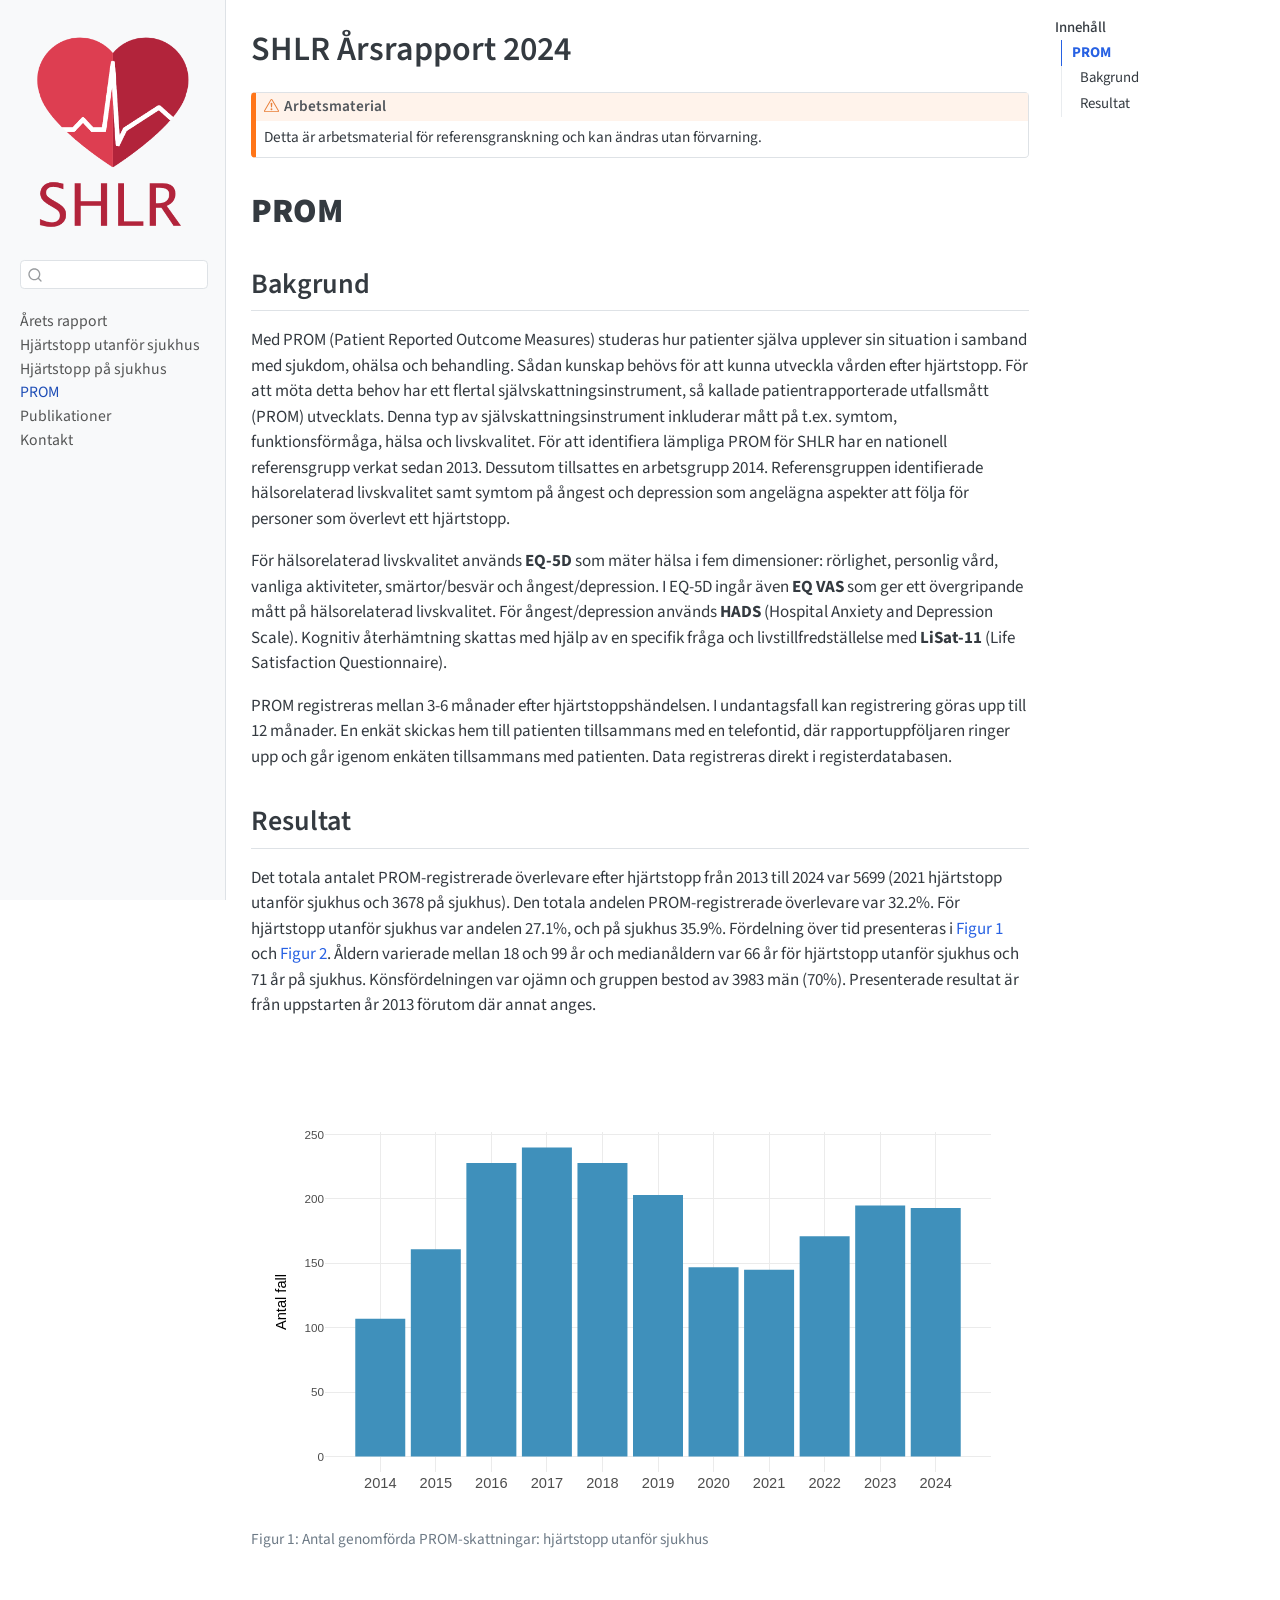
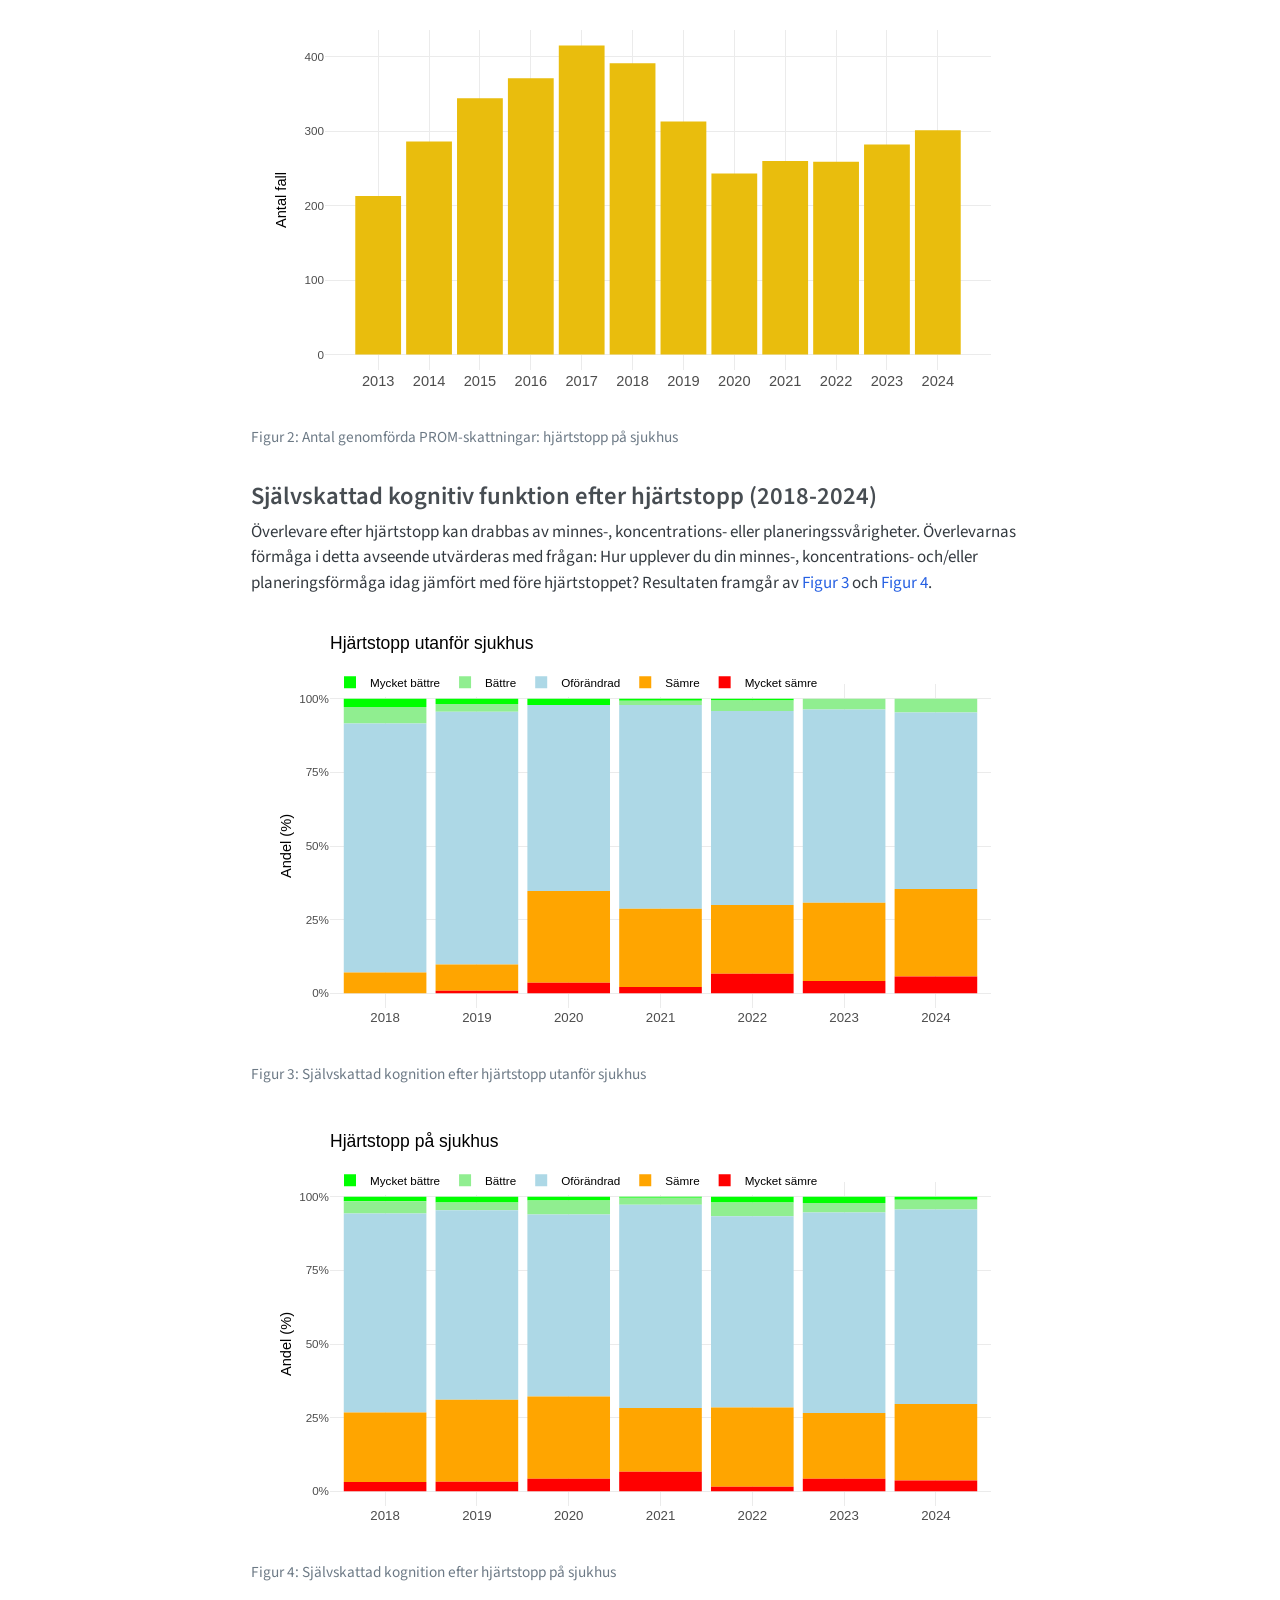
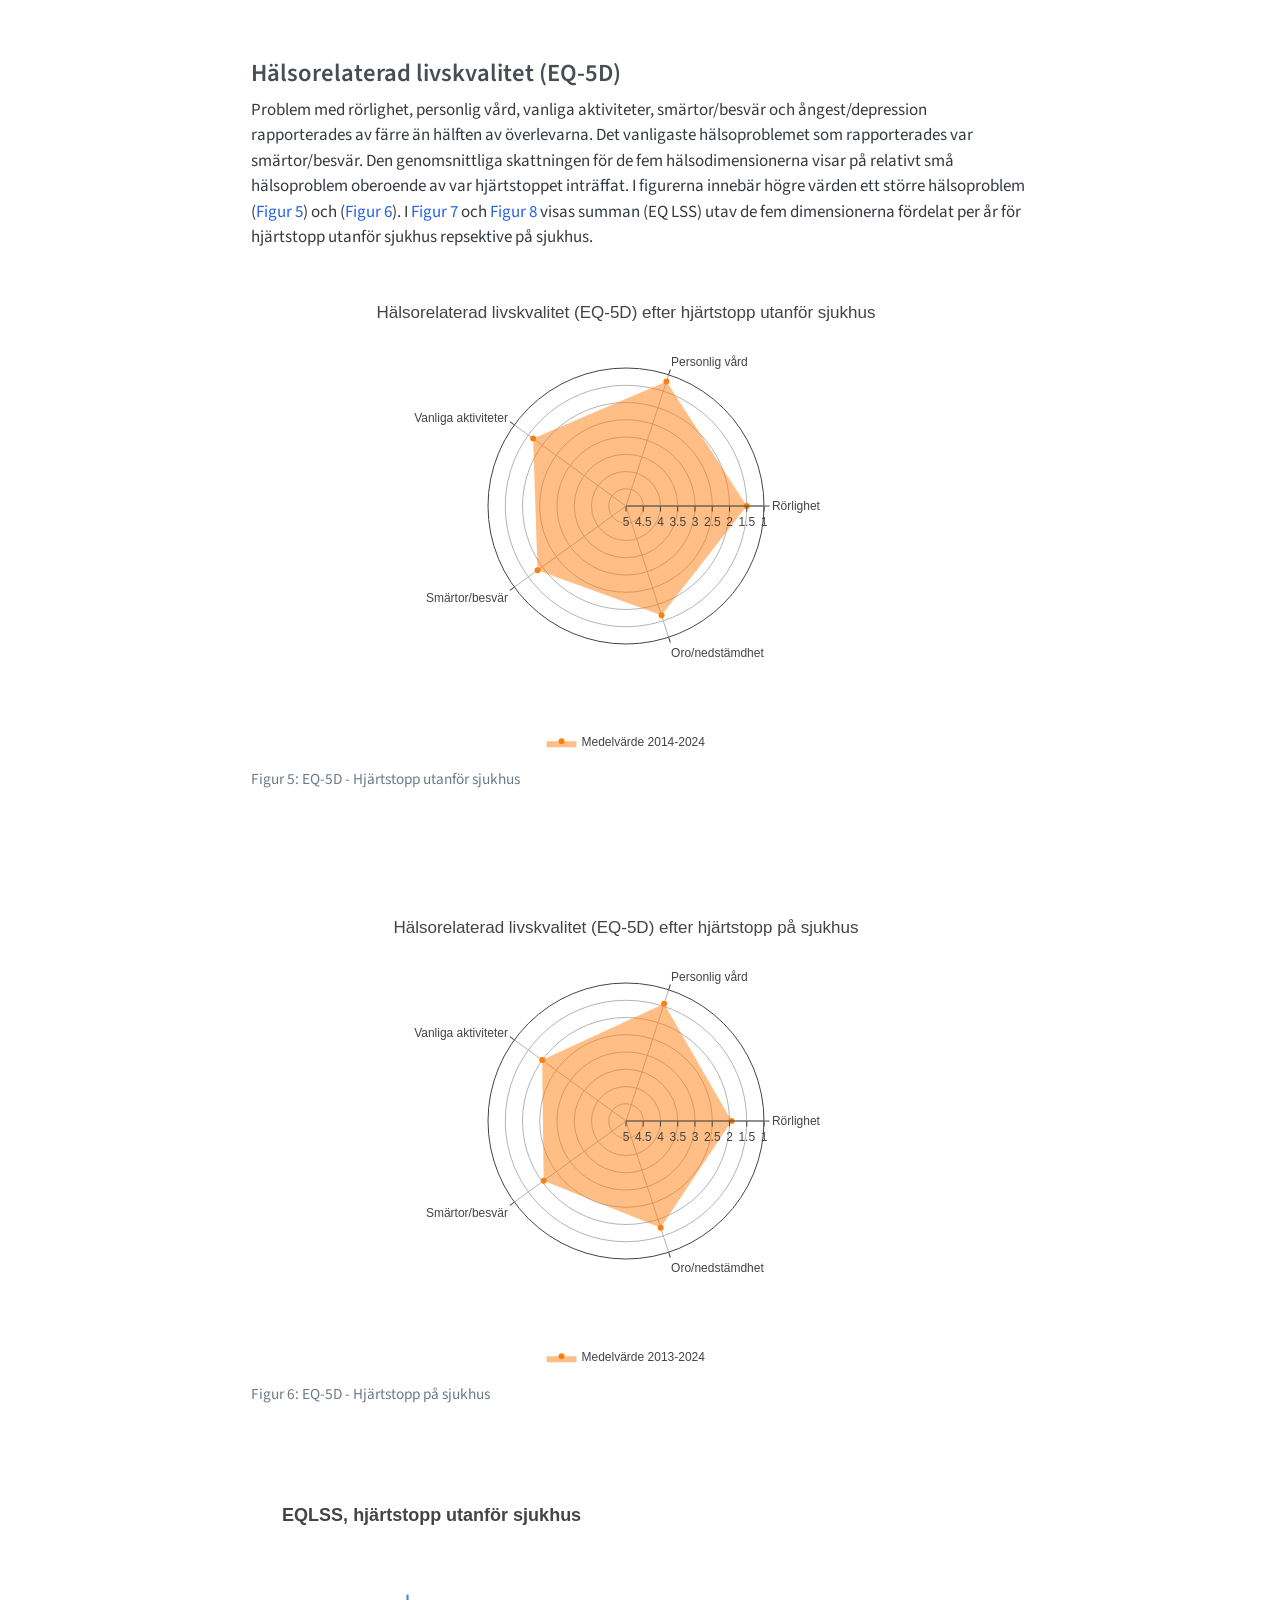
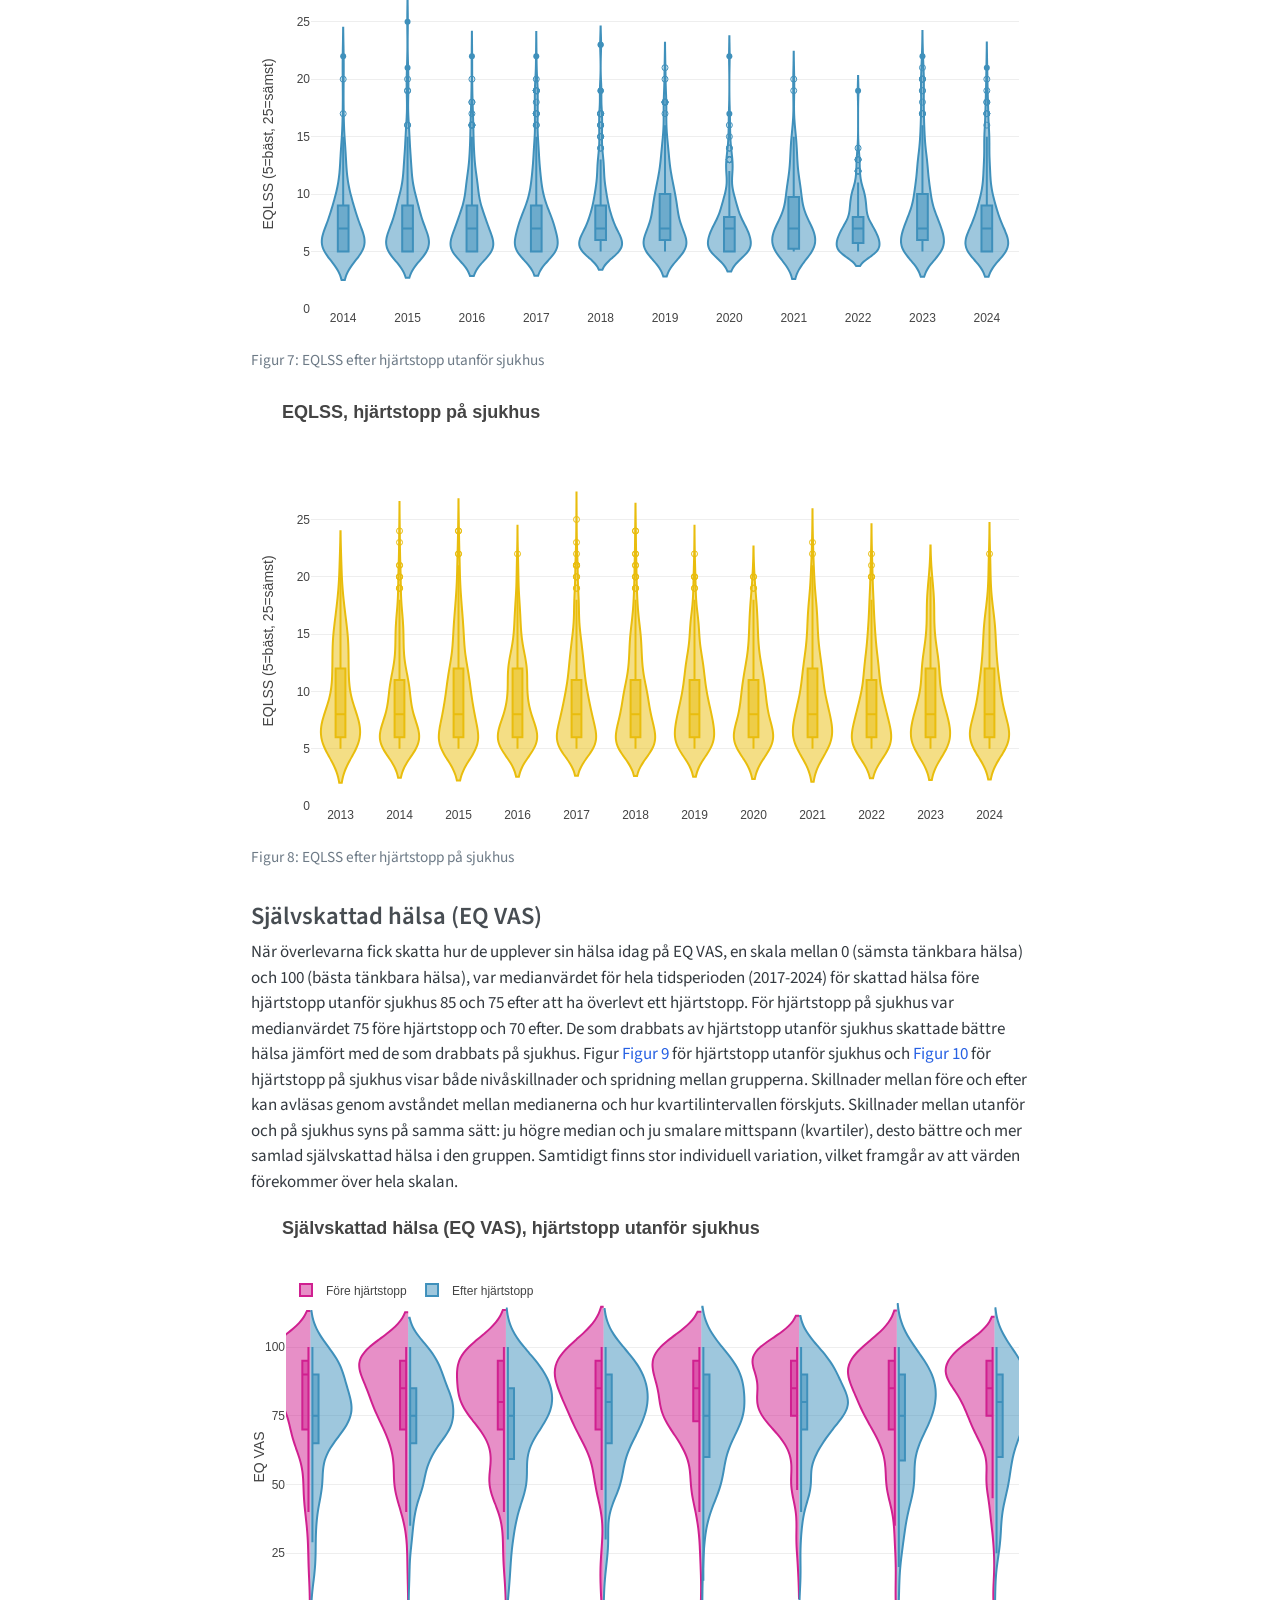
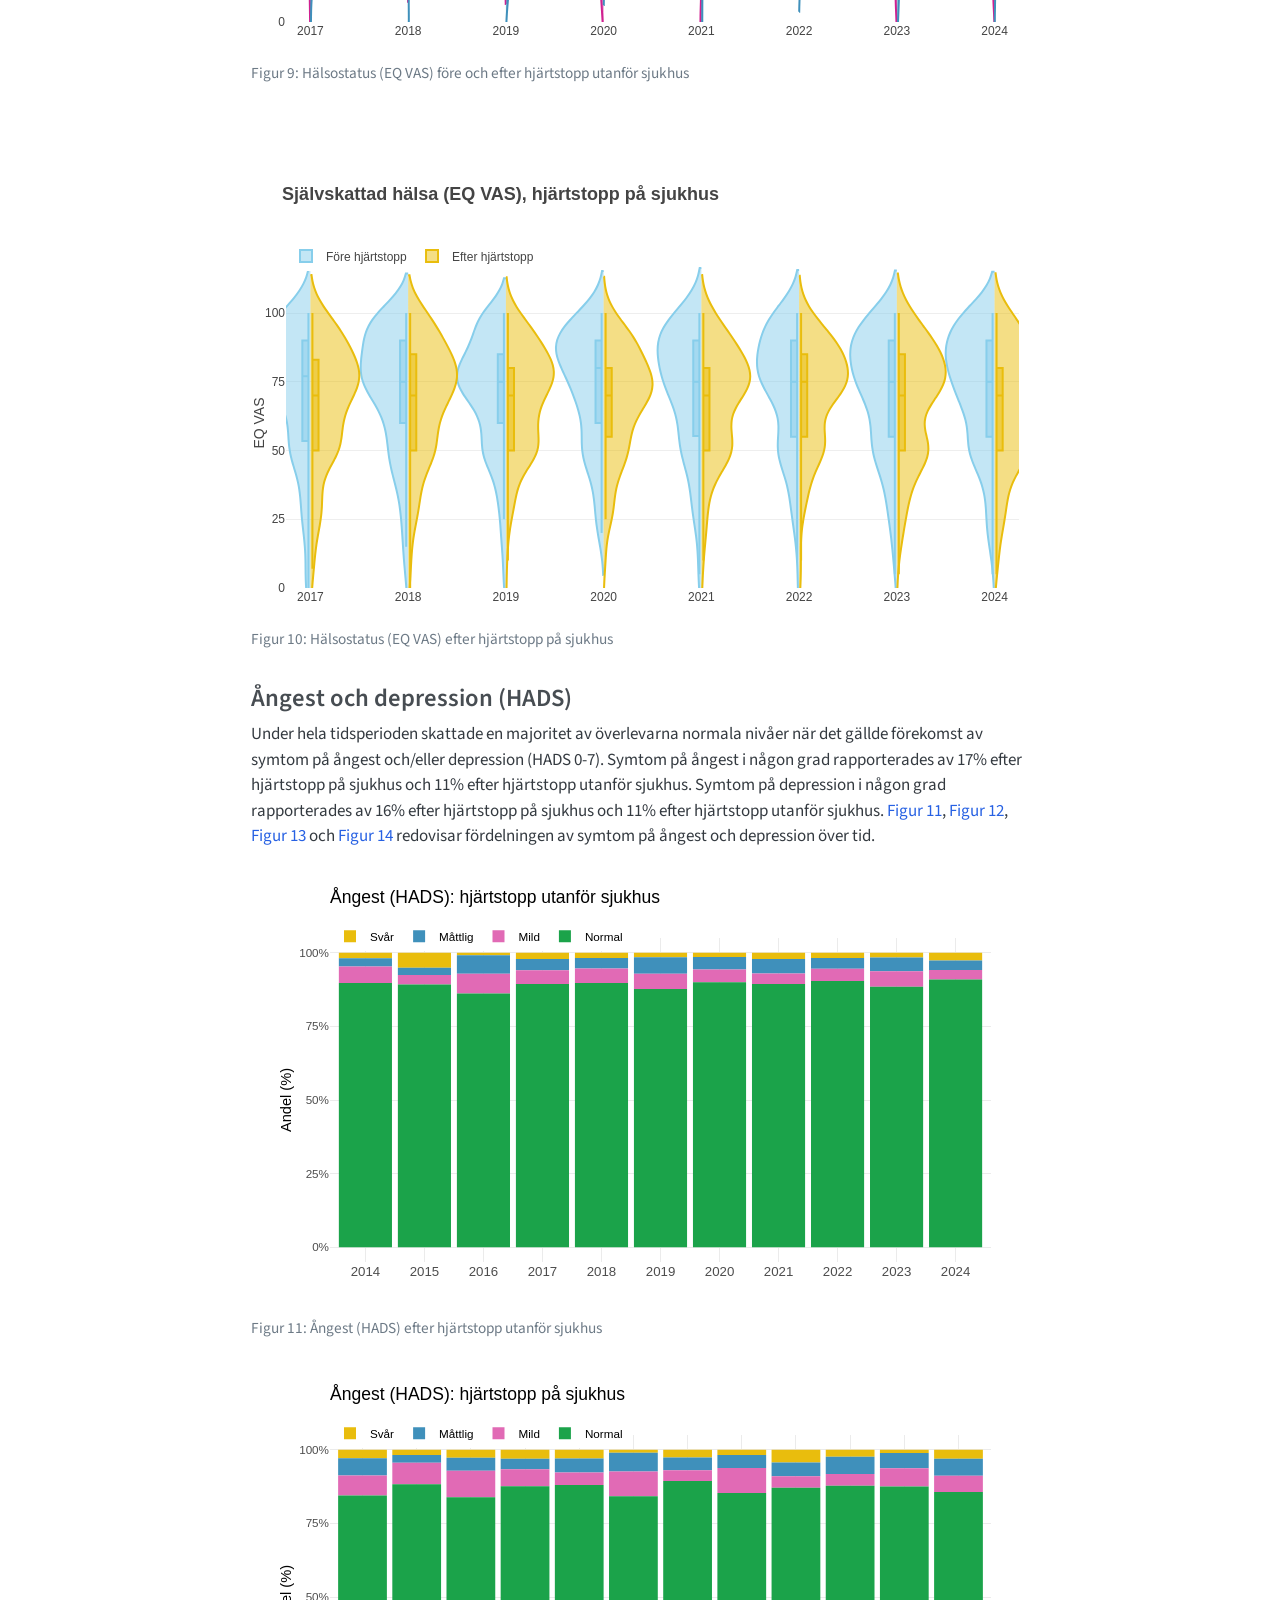
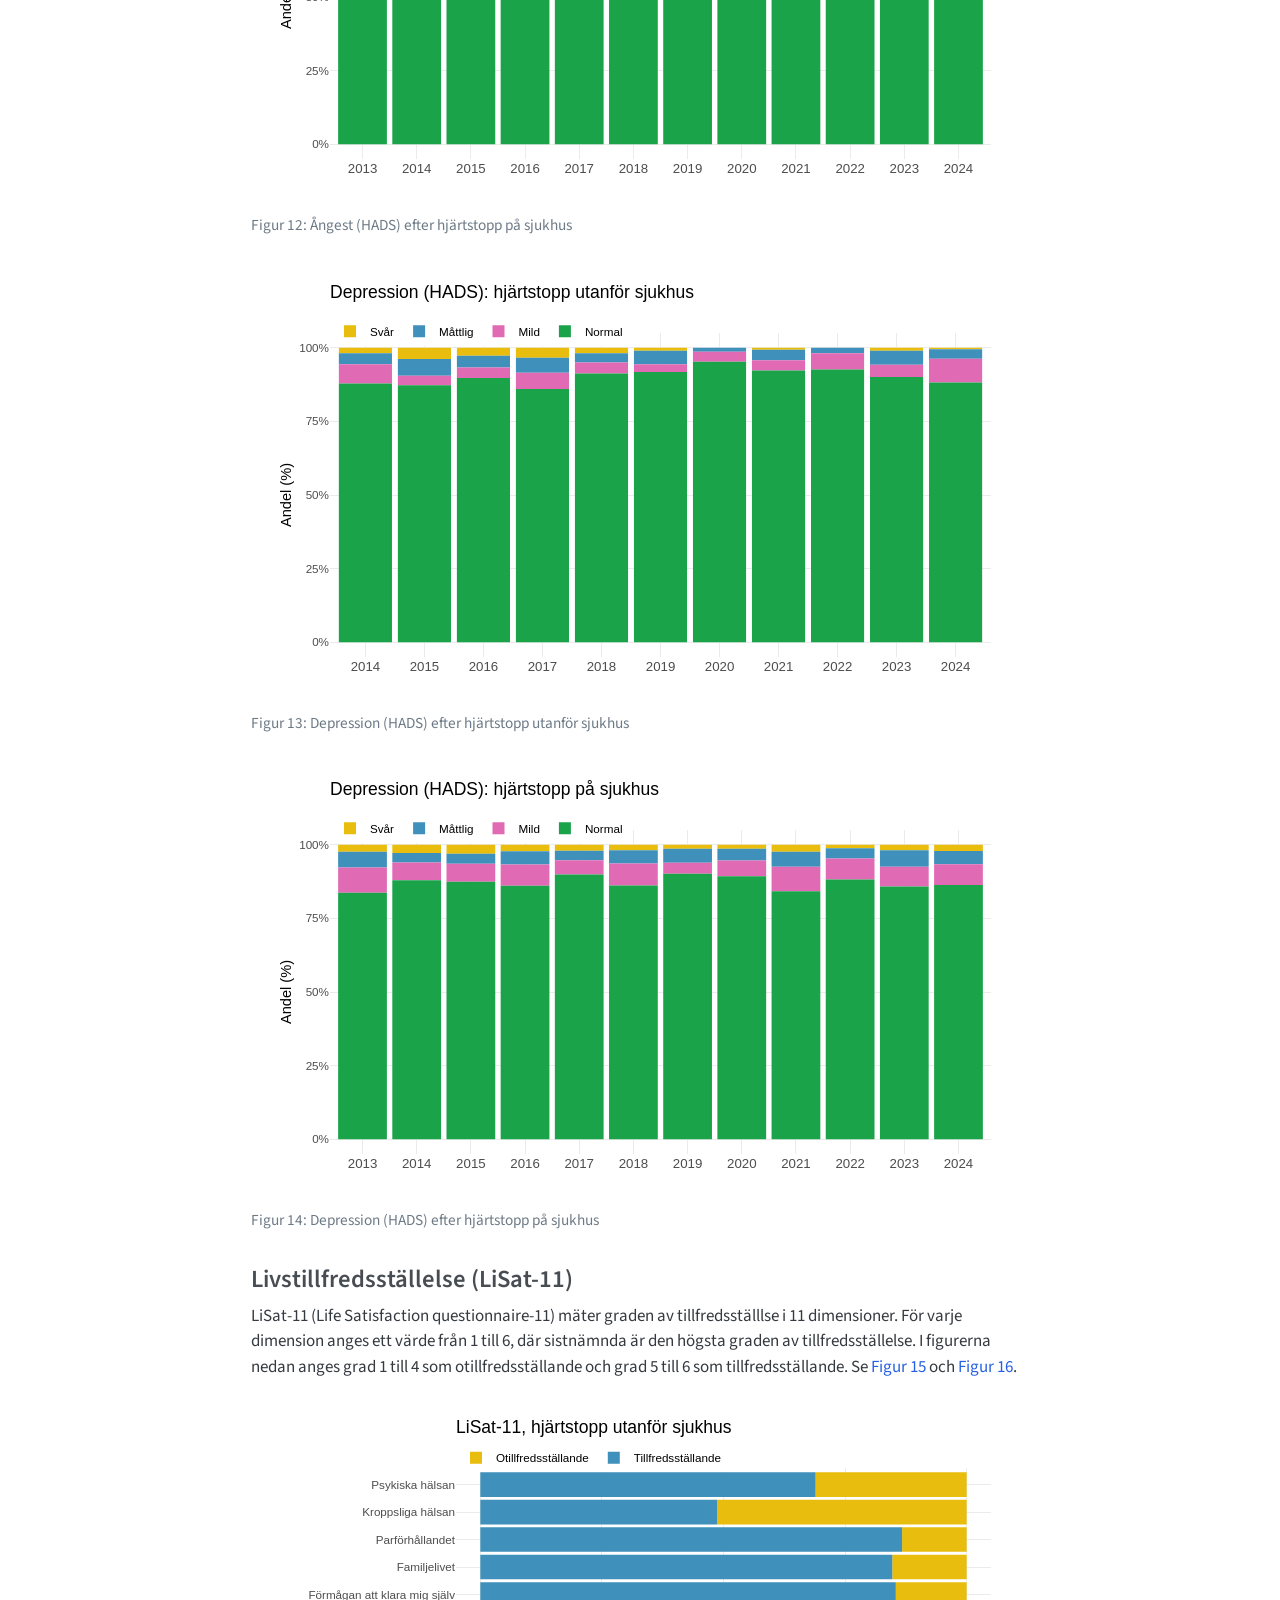
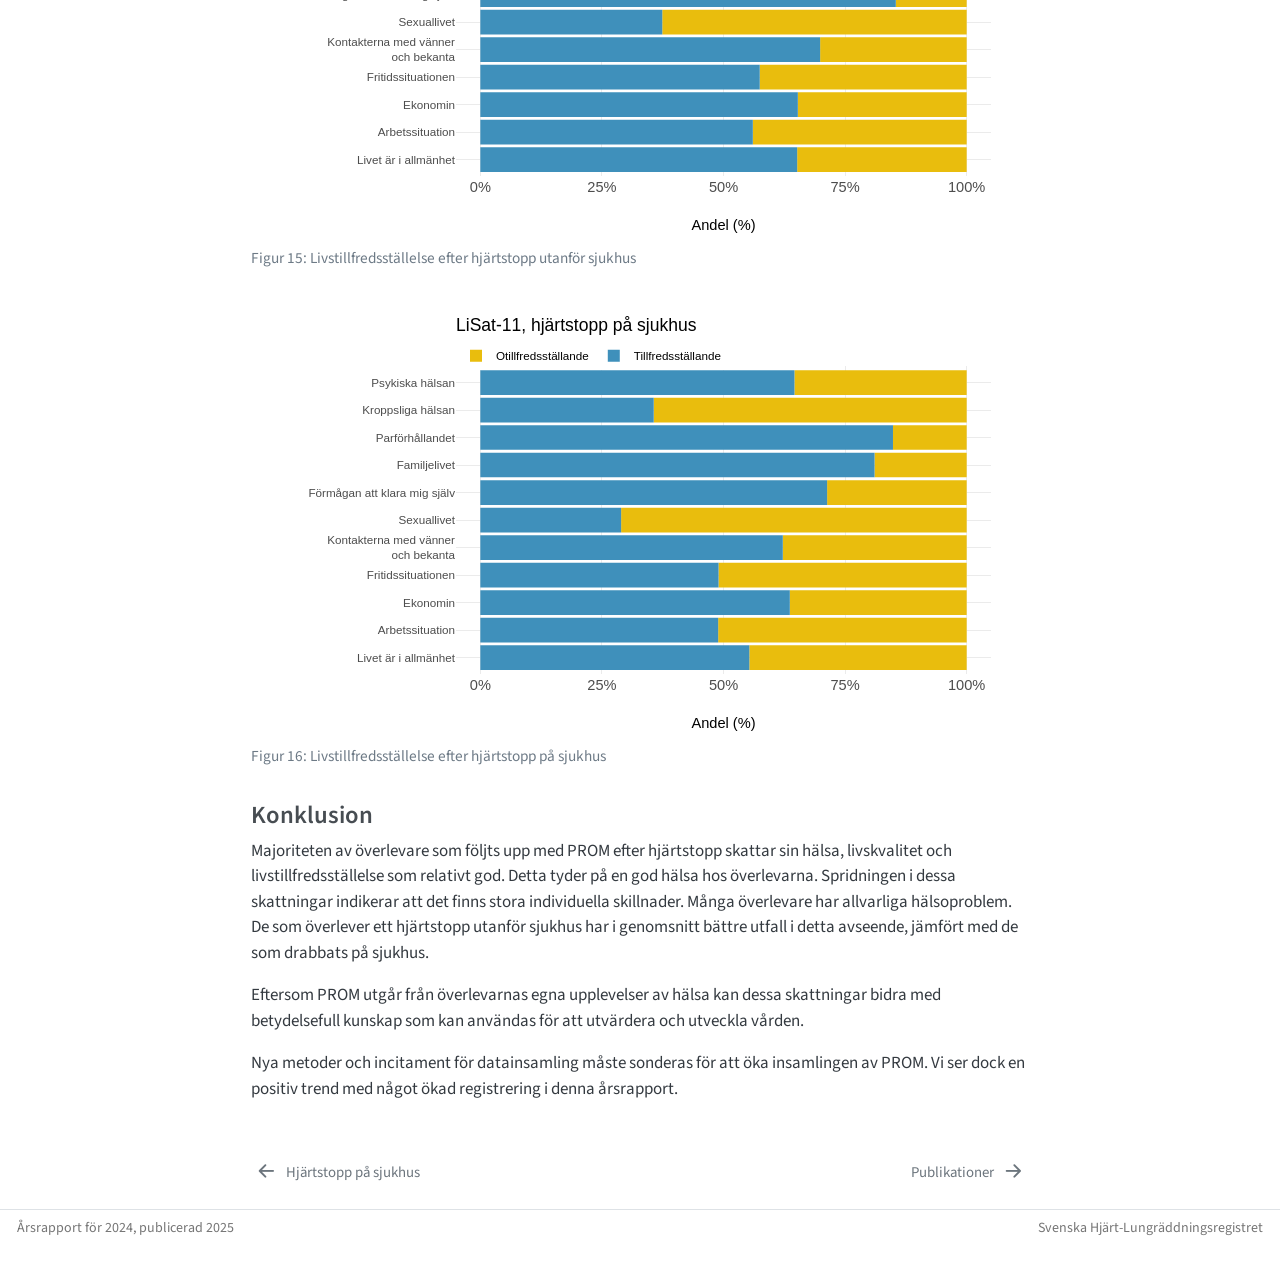
==== commit dfd55428: "deploy: 2025-09-21T15:29:21+02:00" ====
--- a/prom.html
+++ b/prom.html
@@ -2,7 +2,7 @@
 <html xmlns="http://www.w3.org/1999/xhtml" lang="en" xml:lang="en"><head>
 
 <meta charset="utf-8">
-<meta name="generator" content="quarto-1.6.42">
+<meta name="generator" content="quarto-1.6.33">
 
 <meta name="viewport" content="width=device-width, initial-scale=1.0, user-scalable=yes">
 
@@ -29,15 +29,17 @@
 <script src="site_libs/quarto-search/fuse.min.js"></script>
 <script src="site_libs/quarto-search/quarto-search.js"></script>
 <meta name="quarto:offset" content="./">
+<link href="./vetenskap.html" rel="next">
+<link href="./ihca.html" rel="prev">
 <script src="site_libs/quarto-html/quarto.js"></script>
 <script src="site_libs/quarto-html/popper.min.js"></script>
 <script src="site_libs/quarto-html/tippy.umd.min.js"></script>
 <script src="site_libs/quarto-html/anchor.min.js"></script>
 <link href="site_libs/quarto-html/tippy.css" rel="stylesheet">
-<link href="site_libs/quarto-html/quarto-syntax-highlighting-2f5df379a58b258e96c21c0638c20c03.css" rel="stylesheet" id="quarto-text-highlighting-styles">
+<link href="site_libs/quarto-html/quarto-syntax-highlighting-07ba0ad10f5680c660e360ac31d2f3b6.css" rel="stylesheet" id="quarto-text-highlighting-styles">
 <script src="site_libs/bootstrap/bootstrap.min.js"></script>
 <link href="site_libs/bootstrap/bootstrap-icons.css" rel="stylesheet">
-<link href="site_libs/bootstrap/bootstrap-70f54ab5a062bdb8e7675b56edc8b124.min.css" rel="stylesheet" append-hash="true" id="quarto-bootstrap" data-mode="light">
+<link href="site_libs/bootstrap/bootstrap-905767366e200ada3908acd3947a097a.min.css" rel="stylesheet" append-hash="true" id="quarto-bootstrap" data-mode="light">
 <script id="quarto-search-options" type="application/json">{
   "location": "sidebar",
   "copy-button": false,
@@ -65,24 +67,14 @@
     "search-label": "Search"
   }
 }</script>
-<link href="site_libs/htmltools-fill-0.5.8.1/fill.css" rel="stylesheet">
-
-<script src="site_libs/htmlwidgets-1.6.4/htmlwidgets.js"></script>
-
-<script src="site_libs/plotly-binding-4.10.4/plotly.js"></script>
-
+<script src="site_libs/htmlwidgets-1.6.2/htmlwidgets.js"></script>
+<script src="site_libs/plotly-binding-4.11.0/plotly.js"></script>
 <script src="site_libs/typedarray-0.1/typedarray.min.js"></script>
-
 <script src="site_libs/jquery-3.5.1/jquery.min.js"></script>
-
-<link href="site_libs/crosstalk-1.2.1/css/crosstalk.min.css" rel="stylesheet">
-
-<script src="site_libs/crosstalk-1.2.1/js/crosstalk.min.js"></script>
-
+<link href="site_libs/crosstalk-1.2.0/css/crosstalk.min.css" rel="stylesheet">
+<script src="site_libs/crosstalk-1.2.0/js/crosstalk.min.js"></script>
 <link href="site_libs/plotly-htmlwidgets-css-2.11.1/plotly-htmlwidgets.css" rel="stylesheet">
-
 <script src="site_libs/plotly-main-2.11.1/plotly-latest.min.js"></script>
-
 
 
 </head>
@@ -123,8 +115,38 @@
     <ul class="list-unstyled mt-1">
         <li class="sidebar-item">
   <div class="sidebar-item-container"> 
+  <a href="./index.html" class="sidebar-item-text sidebar-link">
+ <span class="menu-text">Årets rapport</span></a>
+  </div>
+</li>
+        <li class="sidebar-item">
+  <div class="sidebar-item-container"> 
+  <a href="./ohca.html" class="sidebar-item-text sidebar-link">
+ <span class="menu-text">Hjärtstopp utanför sjukhus</span></a>
+  </div>
+</li>
+        <li class="sidebar-item">
+  <div class="sidebar-item-container"> 
+  <a href="./ihca.html" class="sidebar-item-text sidebar-link">
+ <span class="menu-text">Hjärtstopp på sjukhus</span></a>
+  </div>
+</li>
+        <li class="sidebar-item">
+  <div class="sidebar-item-container"> 
   <a href="./prom.html" class="sidebar-item-text sidebar-link active">
  <span class="menu-text">PROM</span></a>
+  </div>
+</li>
+        <li class="sidebar-item">
+  <div class="sidebar-item-container"> 
+  <a href="./vetenskap.html" class="sidebar-item-text sidebar-link">
+ <span class="menu-text">Publikationer</span></a>
+  </div>
+</li>
+        <li class="sidebar-item">
+  <div class="sidebar-item-container"> 
+  <a href="./kontakt.html" class="sidebar-item-text sidebar-link">
+ <span class="menu-text">Kontakt</span></a>
   </div>
 </li>
     </ul>
@@ -142,9 +164,9 @@
   <li><a href="#bakgrund" id="toc-bakgrund" class="nav-link" data-scroll-target="#bakgrund">Bakgrund</a></li>
   <li><a href="#resultat" id="toc-resultat" class="nav-link" data-scroll-target="#resultat">Resultat</a>
   <ul class="collapse">
-  <li><a href="#självskattad-kognitiv-funktion-efter-hjärtstopp-2018-2023" id="toc-självskattad-kognitiv-funktion-efter-hjärtstopp-2018-2023" class="nav-link" data-scroll-target="#självskattad-kognitiv-funktion-efter-hjärtstopp-2018-2023">Självskattad kognitiv funktion efter hjärtstopp (2018-2023)</a></li>
+  <li><a href="#självskattad-kognitiv-funktion-efter-hjärtstopp-2018-2024" id="toc-självskattad-kognitiv-funktion-efter-hjärtstopp-2018-2024" class="nav-link" data-scroll-target="#självskattad-kognitiv-funktion-efter-hjärtstopp-2018-2024">Självskattad kognitiv funktion efter hjärtstopp (2018-2024)</a></li>
   <li><a href="#hälsorelaterad-livskvalitet-eq-5d" id="toc-hälsorelaterad-livskvalitet-eq-5d" class="nav-link" data-scroll-target="#hälsorelaterad-livskvalitet-eq-5d">Hälsorelaterad livskvalitet (EQ-5D)</a></li>
-  <li><a href="#skattning-av-hälsa-eq-vas" id="toc-skattning-av-hälsa-eq-vas" class="nav-link" data-scroll-target="#skattning-av-hälsa-eq-vas">Skattning av hälsa (EQ VAS)</a></li>
+  <li><a href="#självskattad-hälsa-eq-vas" id="toc-självskattad-hälsa-eq-vas" class="nav-link" data-scroll-target="#självskattad-hälsa-eq-vas">Självskattad hälsa (EQ VAS)</a></li>
   <li><a href="#ångest-och-depression-hads" id="toc-ångest-och-depression-hads" class="nav-link" data-scroll-target="#ångest-och-depression-hads">Ångest och depression (HADS)</a></li>
   <li><a href="#livstillfredsställelse-lisat-11" id="toc-livstillfredsställelse-lisat-11" class="nav-link" data-scroll-target="#livstillfredsställelse-lisat-11">Livstillfredsställelse (LiSat-11)</a></li>
   <li><a href="#konklusion" id="toc-konklusion" class="nav-link" data-scroll-target="#konklusion">Konklusion</a></li>
@@ -192,23 +214,23 @@
 <h1><strong>PROM</strong></h1>
 <section id="bakgrund" class="level2">
 <h2 class="anchored" data-anchor-id="bakgrund">Bakgrund</h2>
-<p>Med PROM (Patient Reported Outcome Measures) studeras hur patienter själva upplever sin situation i samband med sjukdom, ohälsa och behandling. Sådan kunskap behövs för att kunna utveckla vården efter hjärtstopp. För att möta detta behov har ett flertal självskattningsinstrument, så kallade patientrapporterade utfallsmått (PROM) utvecklats. Denna typ av självskattningsinstrument inkluderar mått på t.ex. symptom, funktionsförmåga, hälsa och livskvalitet. För att identifiera lämpliga PROM för SHLR har en nationell referensgrupp verkat sedan 2013. Dessutom tillsattes en arbetsgrupp 2014. Referensgruppen identifierade hälsorelaterad livskvalitet samt symtom på ångest och depression som angelägna aspekter att följa för personer som överlevt ett hjärtstopp.</p>
-<p>För hälsorelaterad livskvalitet används <strong>EQ-5D</strong> som mäter hälsa i fem dimensioner: rörlighet, personlig vård, vanliga aktiviteter, smärtor/besvär och ångest/depression I EQ-5D ingår även <strong>EQ VAS</strong> som ger ett övergripande mått på hälsorelaterad livskvalitet. För ångest/depression används <strong>HADS</strong> (Hospital Anxiety and Depression Scale). Kognitiv återhämtning skattas med hjälp av en enkel fråga och livstillfredställelse med <strong>Life Satisfaction Questionnaire (LiSat-11)</strong>.</p>
+<p>Med PROM (Patient Reported Outcome Measures) studeras hur patienter själva upplever sin situation i samband med sjukdom, ohälsa och behandling. Sådan kunskap behövs för att kunna utveckla vården efter hjärtstopp. För att möta detta behov har ett flertal självskattningsinstrument, så kallade patientrapporterade utfallsmått (PROM) utvecklats. Denna typ av självskattningsinstrument inkluderar mått på t.ex. symtom, funktionsförmåga, hälsa och livskvalitet. För att identifiera lämpliga PROM för SHLR har en nationell referensgrupp verkat sedan 2013. Dessutom tillsattes en arbetsgrupp 2014. Referensgruppen identifierade hälsorelaterad livskvalitet samt symtom på ångest och depression som angelägna aspekter att följa för personer som överlevt ett hjärtstopp.</p>
+<p>För hälsorelaterad livskvalitet används <strong>EQ-5D</strong> som mäter hälsa i fem dimensioner: rörlighet, personlig vård, vanliga aktiviteter, smärtor/besvär och ångest/depression. I EQ-5D ingår även <strong>EQ VAS</strong> som ger ett övergripande mått på hälsorelaterad livskvalitet. För ångest/depression används <strong>HADS</strong> (Hospital Anxiety and Depression Scale). Kognitiv återhämtning skattas med hjälp av en specifik fråga och livstillfredställelse med <strong>LiSat-11</strong> (Life Satisfaction Questionnaire).</p>
 <p>PROM registreras mellan 3-6 månader efter hjärtstoppshändelsen. I undantagsfall kan registrering göras upp till 12 månader. En enkät skickas hem till patienten tillsammans med en telefontid, där rapportuppföljaren ringer upp och går igenom enkäten tillsammans med patienten. Data registreras direkt i registerdatabasen.</p>
 </section>
 <section id="resultat" class="level2">
 <h2 class="anchored" data-anchor-id="resultat">Resultat</h2>
-<p>Det totala antalet PROM-registrerade överlevare efter hjärtstopp från 2013 till 2024 var 5695 (2020 hjärtstopp utanför sjukhus och 3675 på sjukhus). Andel PROM-registrerade överlevare utav alla överlevare var 32.2%. För hjärtstopp utanför sjukhus var andelen 27.1%, och på sjukhus 35.9%. Fördelning över tid presenteras i <a href="#fig-1a" class="quarto-xref">Figur&nbsp;1</a> och <a href="#fig-1b" class="quarto-xref">Figur&nbsp;2</a>. Åldern varierade mellan 18 och 99 år och medelåldern var 64 år för hjärtstopp utanför sjukhus och 69 år på sjukhus. Könsfördelningen var ojämn och gruppen bestod av 3980 män (70%). Presenterade resultat är från uppstarten år 2013 förutom där annat anges.</p>
+<p>Det totala antalet PROM-registrerade överlevare efter hjärtstopp från 2013 till 2024 var 5699 (2021 hjärtstopp utanför sjukhus och 3678 på sjukhus). Den totala andelen PROM-registrerade överlevare var 32.2%. För hjärtstopp utanför sjukhus var andelen 27.1%, och på sjukhus 35.9%. Fördelning över tid presenteras i <a href="#fig-1a" class="quarto-xref">Figur&nbsp;1</a> och <a href="#fig-1b" class="quarto-xref">Figur&nbsp;2</a>. Åldern varierade mellan 18 och 99 år och medianåldern var 66 år för hjärtstopp utanför sjukhus och 71 år på sjukhus. Könsfördelningen var ojämn och gruppen bestod av 3983 män (70%). Presenterade resultat är från uppstarten år 2013 förutom där annat anges.</p>
 <p><br></p>
 <div class="cell">
 <div id="fig-1a" class="cell-output-display quarto-float quarto-figure quarto-figure-center anchored">
 <figure class="quarto-float quarto-float-fig figure">
 <div aria-describedby="fig-1a-caption-0ceaefa1-69ba-4598-a22c-09a6ac19f8ca">
-<div class="plotly html-widget html-fill-item" id="htmlwidget-06beb2b2d69cb769739a" style="width:100%;height:100%;"></div>
-<script type="application/json" data-for="htmlwidget-06beb2b2d69cb769739a">{"x":{"data":[{"orientation":"v","width":[0.90000000000009095,0.90000000000009095,0.90000000000009095,0.90000000000009095,0.90000000000009095,0.90000000000009095,0.90000000000009095,0.90000000000009095,0.90000000000009095,0.90000000000009095,0.90000000000009095],"base":[0,0,0,0,0,0,0,0,0,0,0],"x":[2014,2015,2016,2017,2018,2019,2020,2021,2022,2023,2024],"y":[107,161,228,240,228,203,147,145,171,195,192],"text":["År: 2014<br>Antal: 107<br>Andel av överlevare: 18.8%","År: 2015<br>Antal: 161<br>Andel av överlevare: 26.1%","År: 2016<br>Antal: 228<br>Andel av överlevare: 36.7%","År: 2017<br>Antal: 240<br>Andel av överlevare: 38.1%","År: 2018<br>Antal: 228<br>Andel av överlevare: 36.5%","År: 2019<br>Antal: 203<br>Andel av överlevare: 32.7%","År: 2020<br>Antal: 147<br>Andel av överlevare: 24.2%","År: 2021<br>Antal: 145<br>Andel av överlevare: 23.7%","År: 2022<br>Antal: 171<br>Andel av överlevare: 24.9%","År: 2023<br>Antal: 195<br>Andel av överlevare: 28.3%","År: 2024<br>Antal: 192<br>Andel av överlevare: 30.7%"],"type":"bar","textposition":"none","marker":{"autocolorscale":false,"color":"rgba(63,144,187,1)","line":{"width":1.8897637795275593,"color":"transparent"}},"showlegend":false,"xaxis":"x","yaxis":"y","hoverinfo":"text","frame":null}],"layout":{"margin":{"t":53.795275590551171,"r":37.795275590551171,"b":56.06011577319957,"l":73.594362348542049},"font":{"color":"rgba(0,0,0,1)","family":"","size":14.611872146118724},"xaxis":{"domain":[0,1],"automargin":true,"type":"linear","autorange":false,"range":[2013.0049999999999,2024.9950000000001],"tickmode":"array","ticktext":["2014","2015","2016","2017","2018","2019","2020","2021","2022","2023","2024"],"tickvals":[2014,2015,2016,2017,2018,2019,2020,2021,2022,2023,2024],"categoryorder":"array","categoryarray":["2014","2015","2016","2017","2018","2019","2020","2021","2022","2023","2024"],"nticks":null,"ticks":"","tickcolor":null,"ticklen":3.6529680365296811,"tickwidth":0,"showticklabels":true,"tickfont":{"color":"rgba(77,77,77,1)","family":"","size":14.611872146118724},"tickangle":-0,"showline":false,"linecolor":null,"linewidth":0,"showgrid":true,"gridcolor":"rgba(235,235,235,1)","gridwidth":0.66417600664176002,"zeroline":false,"anchor":"y","title":{"text":"","font":{"color":"rgba(0,0,0,1)","family":"","size":14.611872146118724}},"hoverformat":".2f"},"yaxis":{"domain":[0,1],"automargin":true,"type":"linear","autorange":false,"range":[-12,252],"tickmode":"array","ticktext":["0","50","100","150","200","250"],"tickvals":[0,50,100,150,200,250],"categoryorder":"array","categoryarray":["0","50","100","150","200","250"],"nticks":null,"ticks":"","tickcolor":null,"ticklen":3.6529680365296811,"tickwidth":0,"showticklabels":true,"tickfont":{"color":"rgba(77,77,77,1)","family":"","size":11.68949771689498},"tickangle":-0,"showline":false,"linecolor":null,"linewidth":0,"showgrid":true,"gridcolor":"rgba(235,235,235,1)","gridwidth":0.66417600664176002,"zeroline":false,"anchor":"x","title":{"text":"Antal fall","font":{"color":"rgba(0,0,0,1)","family":"","size":14.611872146118724}},"hoverformat":".2f"},"shapes":[{"type":"rect","fillcolor":null,"line":{"color":null,"width":0,"linetype":[]},"yref":"paper","xref":"paper","x0":0,"x1":1,"y0":0,"y1":1}],"showlegend":false,"legend":{"bgcolor":null,"bordercolor":null,"borderwidth":0,"font":{"color":"rgba(0,0,0,1)","family":"","size":11.68949771689498}},"hovermode":"closest","barmode":"relative"},"config":{"doubleClick":"reset","modeBarButtonsToAdd":["hoverclosest","hovercompare"],"showSendToCloud":false},"source":"A","attrs":{"610465721a2e":{"x":{},"y":{},"text":{},"type":"bar"}},"cur_data":"610465721a2e","visdat":{"610465721a2e":["function (y) ","x"]},"highlight":{"on":"plotly_click","persistent":false,"dynamic":false,"selectize":false,"opacityDim":0.20000000000000001,"selected":{"opacity":1},"debounce":0},"shinyEvents":["plotly_hover","plotly_click","plotly_selected","plotly_relayout","plotly_brushed","plotly_brushing","plotly_clickannotation","plotly_doubleclick","plotly_deselect","plotly_afterplot","plotly_sunburstclick"],"base_url":"https://plot.ly"},"evals":[],"jsHooks":[]}</script>
+<div class="plotly html-widget html-fill-item-overflow-hidden html-fill-item" id="htmlwidget-33d6647b888b5f955fdf" style="width:100%;height:100%;"></div>
+<script type="application/json" data-for="htmlwidget-33d6647b888b5f955fdf">{"x":{"data":[{"orientation":"v","width":[0.90000000000009095,0.90000000000009095,0.90000000000009095,0.90000000000009095,0.90000000000009095,0.90000000000009095,0.90000000000009095,0.90000000000009095,0.90000000000009095,0.90000000000009095,0.90000000000009095],"base":[0,0,0,0,0,0,0,0,0,0,0],"x":[2014,2015,2016,2017,2018,2019,2020,2021,2022,2023,2024],"y":[107,161,228,240,228,203,147,145,171,195,193],"text":["År: 2014<br>Antal: 107<br>Andel av överlevare: 18.8%","År: 2015<br>Antal: 161<br>Andel av överlevare: 26.1%","År: 2016<br>Antal: 228<br>Andel av överlevare: 36.7%","År: 2017<br>Antal: 240<br>Andel av överlevare: 38.1%","År: 2018<br>Antal: 228<br>Andel av överlevare: 36.5%","År: 2019<br>Antal: 203<br>Andel av överlevare: 32.7%","År: 2020<br>Antal: 147<br>Andel av överlevare: 24.2%","År: 2021<br>Antal: 145<br>Andel av överlevare: 23.7%","År: 2022<br>Antal: 171<br>Andel av överlevare: 24.9%","År: 2023<br>Antal: 195<br>Andel av överlevare: 27.5%","År: 2024<br>Antal: 193<br>Andel av överlevare: 30.8%"],"type":"bar","textposition":"none","marker":{"autocolorscale":false,"color":"rgba(63,144,187,1)","line":{"width":1.8897637795275593,"color":"transparent"}},"showlegend":false,"xaxis":"x","yaxis":"y","hoverinfo":"text","frame":null}],"layout":{"margin":{"t":53.795275590551171,"r":37.795275590551171,"b":56.06011577319957,"l":73.594362348542049},"font":{"color":"rgba(0,0,0,1)","family":"","size":14.611872146118724},"xaxis":{"domain":[0,1],"automargin":true,"type":"linear","autorange":false,"range":[2013.0049999999999,2024.9950000000001],"tickmode":"array","ticktext":["2014","2015","2016","2017","2018","2019","2020","2021","2022","2023","2024"],"tickvals":[2014,2015,2016,2017,2018,2019,2020,2021,2022,2023,2024],"categoryorder":"array","categoryarray":["2014","2015","2016","2017","2018","2019","2020","2021","2022","2023","2024"],"nticks":null,"ticks":"","tickcolor":null,"ticklen":3.6529680365296811,"tickwidth":0,"showticklabels":true,"tickfont":{"color":"rgba(77,77,77,1)","family":"","size":14.611872146118724},"tickangle":-0,"showline":false,"linecolor":null,"linewidth":0,"showgrid":true,"gridcolor":"rgba(235,235,235,1)","gridwidth":0.66417600664176002,"zeroline":false,"anchor":"y","title":{"text":"","font":{"color":"rgba(0,0,0,1)","family":"","size":14.611872146118724}},"hoverformat":".2f"},"yaxis":{"domain":[0,1],"automargin":true,"type":"linear","autorange":false,"range":[-12,252],"tickmode":"array","ticktext":["0","50","100","150","200","250"],"tickvals":[0,50,100,150,200,250],"categoryorder":"array","categoryarray":["0","50","100","150","200","250"],"nticks":null,"ticks":"","tickcolor":null,"ticklen":3.6529680365296811,"tickwidth":0,"showticklabels":true,"tickfont":{"color":"rgba(77,77,77,1)","family":"","size":11.68949771689498},"tickangle":-0,"showline":false,"linecolor":null,"linewidth":0,"showgrid":true,"gridcolor":"rgba(235,235,235,1)","gridwidth":0.66417600664176002,"zeroline":false,"anchor":"x","title":{"text":"Antal fall","font":{"color":"rgba(0,0,0,1)","family":"","size":14.611872146118724}},"hoverformat":".2f"},"shapes":[{"type":"rect","fillcolor":null,"line":{"color":null,"width":0,"linetype":[]},"yref":"paper","xref":"paper","layer":"below","x0":0,"x1":1,"y0":0,"y1":1}],"showlegend":false,"legend":{"bgcolor":null,"bordercolor":null,"borderwidth":0,"font":{"color":"rgba(0,0,0,1)","family":"","size":11.68949771689498}},"hovermode":"closest","barmode":"relative"},"config":{"doubleClick":"reset","modeBarButtonsToAdd":["hoverclosest","hovercompare"],"showSendToCloud":false},"source":"A","attrs":{"1359c21e61d35":{"x":{},"y":{},"text":{},"type":"bar"}},"cur_data":"1359c21e61d35","visdat":{"1359c21e61d35":["function (y) ","x"]},"highlight":{"on":"plotly_click","persistent":false,"dynamic":false,"selectize":false,"opacityDim":0.20000000000000001,"selected":{"opacity":1},"debounce":0},"shinyEvents":["plotly_hover","plotly_click","plotly_selected","plotly_relayout","plotly_brushed","plotly_brushing","plotly_clickannotation","plotly_doubleclick","plotly_deselect","plotly_afterplot","plotly_sunburstclick"],"base_url":"https://plot.ly"},"evals":[],"jsHooks":[]}</script>
 </div>
 <figcaption class="quarto-float-caption-bottom quarto-float-caption quarto-float-fig" id="fig-1a-caption-0ceaefa1-69ba-4598-a22c-09a6ac19f8ca">
-<strong>Figur</strong>&nbsp;1: Antal genomförda PROM-skattningar: hjärtstopp utanför sjukhus
+Figur&nbsp;1: Antal genomförda PROM-skattningar: hjärtstopp utanför sjukhus
 </figcaption>
 </figure>
 </div>
@@ -217,27 +239,27 @@
 <div id="fig-1b" class="cell-output-display quarto-float quarto-figure quarto-figure-center anchored">
 <figure class="quarto-float quarto-float-fig figure">
 <div aria-describedby="fig-1b-caption-0ceaefa1-69ba-4598-a22c-09a6ac19f8ca">
-<div class="plotly html-widget html-fill-item" id="htmlwidget-7e26d2c23dd3f78e2f34" style="width:100%;height:100%;"></div>
-<script type="application/json" data-for="htmlwidget-7e26d2c23dd3f78e2f34">{"x":{"data":[{"orientation":"v","width":[0.90000000000009095,0.90000000000009095,0.90000000000009095,0.90000000000009095,0.90000000000009095,0.90000000000009095,0.90000000000009095,0.90000000000009095,0.90000000000009095,0.90000000000009095,0.90000000000009095,0.90000000000009095],"base":[0,0,0,0,0,0,0,0,0,0,0,0],"x":[2013,2014,2015,2016,2017,2018,2019,2020,2021,2022,2023,2024],"y":[213,286,344,371,415,391,313,243,260,259,282,298],"text":["År: 2013<br>Antal: 213<br>Andel av överlevare: 30.0%","År: 2014<br>Antal: 286<br>Andel av överlevare: 35.7%","År: 2015<br>Antal: 344<br>Andel av överlevare: 44.7%","År: 2016<br>Antal: 371<br>Andel av överlevare: 45.4%","År: 2017<br>Antal: 415<br>Andel av överlevare: 51.5%","År: 2018<br>Antal: 391<br>Andel av överlevare: 43.2%","År: 2019<br>Antal: 313<br>Andel av överlevare: 33.7%","År: 2020<br>Antal: 243<br>Andel av överlevare: 28.2%","År: 2021<br>Antal: 260<br>Andel av överlevare: 31.3%","År: 2022<br>Antal: 259<br>Andel av överlevare: 28.6%","År: 2023<br>Antal: 282<br>Andel av överlevare: 30.1%","År: 2024<br>Antal: 298<br>Andel av överlevare: 30.6%"],"type":"bar","textposition":"none","marker":{"autocolorscale":false,"color":"rgba(233,189,13,1)","line":{"width":1.8897637795275593,"color":"transparent"}},"showlegend":false,"xaxis":"x","yaxis":"y","hoverinfo":"text","frame":null}],"layout":{"margin":{"t":53.795275590551171,"r":37.795275590551171,"b":56.06011577319957,"l":73.594362348542049},"font":{"color":"rgba(0,0,0,1)","family":"","size":14.611872146118724},"xaxis":{"domain":[0,1],"automargin":true,"type":"linear","autorange":false,"range":[2011.9549999999999,2025.0450000000001],"tickmode":"array","ticktext":["2013","2014","2015","2016","2017","2018","2019","2020","2021","2022","2023","2024"],"tickvals":[2013,2014,2015,2016,2017,2018,2019,2020,2021,2022,2023,2024],"categoryorder":"array","categoryarray":["2013","2014","2015","2016","2017","2018","2019","2020","2021","2022","2023","2024"],"nticks":null,"ticks":"","tickcolor":null,"ticklen":3.6529680365296811,"tickwidth":0,"showticklabels":true,"tickfont":{"color":"rgba(77,77,77,1)","family":"","size":14.611872146118724},"tickangle":-0,"showline":false,"linecolor":null,"linewidth":0,"showgrid":true,"gridcolor":"rgba(235,235,235,1)","gridwidth":0.66417600664176002,"zeroline":false,"anchor":"y","title":{"text":"","font":{"color":"rgba(0,0,0,1)","family":"","size":14.611872146118724}},"hoverformat":".2f"},"yaxis":{"domain":[0,1],"automargin":true,"type":"linear","autorange":false,"range":[-20.75,435.75],"tickmode":"array","ticktext":["0","100","200","300","400"],"tickvals":[0,100,200,300,400],"categoryorder":"array","categoryarray":["0","100","200","300","400"],"nticks":null,"ticks":"","tickcolor":null,"ticklen":3.6529680365296811,"tickwidth":0,"showticklabels":true,"tickfont":{"color":"rgba(77,77,77,1)","family":"","size":11.68949771689498},"tickangle":-0,"showline":false,"linecolor":null,"linewidth":0,"showgrid":true,"gridcolor":"rgba(235,235,235,1)","gridwidth":0.66417600664176002,"zeroline":false,"anchor":"x","title":{"text":"Antal fall","font":{"color":"rgba(0,0,0,1)","family":"","size":14.611872146118724}},"hoverformat":".2f"},"shapes":[{"type":"rect","fillcolor":null,"line":{"color":null,"width":0,"linetype":[]},"yref":"paper","xref":"paper","x0":0,"x1":1,"y0":0,"y1":1}],"showlegend":false,"legend":{"bgcolor":null,"bordercolor":null,"borderwidth":0,"font":{"color":"rgba(0,0,0,1)","family":"","size":11.68949771689498}},"hovermode":"closest","barmode":"relative"},"config":{"doubleClick":"reset","modeBarButtonsToAdd":["hoverclosest","hovercompare"],"showSendToCloud":false},"source":"A","attrs":{"6104231f4122":{"x":{},"y":{},"text":{},"type":"bar"}},"cur_data":"6104231f4122","visdat":{"6104231f4122":["function (y) ","x"]},"highlight":{"on":"plotly_click","persistent":false,"dynamic":false,"selectize":false,"opacityDim":0.20000000000000001,"selected":{"opacity":1},"debounce":0},"shinyEvents":["plotly_hover","plotly_click","plotly_selected","plotly_relayout","plotly_brushed","plotly_brushing","plotly_clickannotation","plotly_doubleclick","plotly_deselect","plotly_afterplot","plotly_sunburstclick"],"base_url":"https://plot.ly"},"evals":[],"jsHooks":[]}</script>
+<div class="plotly html-widget html-fill-item-overflow-hidden html-fill-item" id="htmlwidget-a979e365faae93905643" style="width:100%;height:100%;"></div>
+<script type="application/json" data-for="htmlwidget-a979e365faae93905643">{"x":{"data":[{"orientation":"v","width":[0.90000000000009095,0.90000000000009095,0.90000000000009095,0.90000000000009095,0.90000000000009095,0.90000000000009095,0.90000000000009095,0.90000000000009095,0.90000000000009095,0.90000000000009095,0.90000000000009095,0.90000000000009095],"base":[0,0,0,0,0,0,0,0,0,0,0,0],"x":[2013,2014,2015,2016,2017,2018,2019,2020,2021,2022,2023,2024],"y":[213,286,344,371,415,391,313,243,260,259,282,301],"text":["År: 2013<br>Antal: 213<br>Andel av överlevare: 30.0%","År: 2014<br>Antal: 286<br>Andel av överlevare: 35.7%","År: 2015<br>Antal: 344<br>Andel av överlevare: 44.7%","År: 2016<br>Antal: 371<br>Andel av överlevare: 45.4%","År: 2017<br>Antal: 415<br>Andel av överlevare: 51.5%","År: 2018<br>Antal: 391<br>Andel av överlevare: 43.2%","År: 2019<br>Antal: 313<br>Andel av överlevare: 33.7%","År: 2020<br>Antal: 243<br>Andel av överlevare: 28.2%","År: 2021<br>Antal: 260<br>Andel av överlevare: 31.3%","År: 2022<br>Antal: 259<br>Andel av överlevare: 28.6%","År: 2023<br>Antal: 282<br>Andel av överlevare: 30.1%","År: 2024<br>Antal: 301<br>Andel av överlevare: 30.9%"],"type":"bar","textposition":"none","marker":{"autocolorscale":false,"color":"rgba(233,189,13,1)","line":{"width":1.8897637795275593,"color":"transparent"}},"showlegend":false,"xaxis":"x","yaxis":"y","hoverinfo":"text","frame":null}],"layout":{"margin":{"t":53.795275590551171,"r":37.795275590551171,"b":56.06011577319957,"l":73.594362348542049},"font":{"color":"rgba(0,0,0,1)","family":"","size":14.611872146118724},"xaxis":{"domain":[0,1],"automargin":true,"type":"linear","autorange":false,"range":[2011.9549999999999,2025.0450000000001],"tickmode":"array","ticktext":["2013","2014","2015","2016","2017","2018","2019","2020","2021","2022","2023","2024"],"tickvals":[2013,2014,2015,2016,2017,2018,2019,2020,2021,2022,2023,2024],"categoryorder":"array","categoryarray":["2013","2014","2015","2016","2017","2018","2019","2020","2021","2022","2023","2024"],"nticks":null,"ticks":"","tickcolor":null,"ticklen":3.6529680365296811,"tickwidth":0,"showticklabels":true,"tickfont":{"color":"rgba(77,77,77,1)","family":"","size":14.611872146118724},"tickangle":-0,"showline":false,"linecolor":null,"linewidth":0,"showgrid":true,"gridcolor":"rgba(235,235,235,1)","gridwidth":0.66417600664176002,"zeroline":false,"anchor":"y","title":{"text":"","font":{"color":"rgba(0,0,0,1)","family":"","size":14.611872146118724}},"hoverformat":".2f"},"yaxis":{"domain":[0,1],"automargin":true,"type":"linear","autorange":false,"range":[-20.75,435.75],"tickmode":"array","ticktext":["0","100","200","300","400"],"tickvals":[0,100,200,300,400],"categoryorder":"array","categoryarray":["0","100","200","300","400"],"nticks":null,"ticks":"","tickcolor":null,"ticklen":3.6529680365296811,"tickwidth":0,"showticklabels":true,"tickfont":{"color":"rgba(77,77,77,1)","family":"","size":11.68949771689498},"tickangle":-0,"showline":false,"linecolor":null,"linewidth":0,"showgrid":true,"gridcolor":"rgba(235,235,235,1)","gridwidth":0.66417600664176002,"zeroline":false,"anchor":"x","title":{"text":"Antal fall","font":{"color":"rgba(0,0,0,1)","family":"","size":14.611872146118724}},"hoverformat":".2f"},"shapes":[{"type":"rect","fillcolor":null,"line":{"color":null,"width":0,"linetype":[]},"yref":"paper","xref":"paper","layer":"below","x0":0,"x1":1,"y0":0,"y1":1}],"showlegend":false,"legend":{"bgcolor":null,"bordercolor":null,"borderwidth":0,"font":{"color":"rgba(0,0,0,1)","family":"","size":11.68949771689498}},"hovermode":"closest","barmode":"relative"},"config":{"doubleClick":"reset","modeBarButtonsToAdd":["hoverclosest","hovercompare"],"showSendToCloud":false},"source":"A","attrs":{"1359c11247e8c":{"x":{},"y":{},"text":{},"type":"bar"}},"cur_data":"1359c11247e8c","visdat":{"1359c11247e8c":["function (y) ","x"]},"highlight":{"on":"plotly_click","persistent":false,"dynamic":false,"selectize":false,"opacityDim":0.20000000000000001,"selected":{"opacity":1},"debounce":0},"shinyEvents":["plotly_hover","plotly_click","plotly_selected","plotly_relayout","plotly_brushed","plotly_brushing","plotly_clickannotation","plotly_doubleclick","plotly_deselect","plotly_afterplot","plotly_sunburstclick"],"base_url":"https://plot.ly"},"evals":[],"jsHooks":[]}</script>
 </div>
 <figcaption class="quarto-float-caption-bottom quarto-float-caption quarto-float-fig" id="fig-1b-caption-0ceaefa1-69ba-4598-a22c-09a6ac19f8ca">
-<strong>Figur</strong>&nbsp;2: Antal genomförda PROM-skattningar: hjärtstopp på sjukhus
-</figcaption>
-</figure>
-</div>
-</div>
-<section id="självskattad-kognitiv-funktion-efter-hjärtstopp-2018-2023" class="level3">
-<h3 class="anchored" data-anchor-id="självskattad-kognitiv-funktion-efter-hjärtstopp-2018-2023">Självskattad kognitiv funktion efter hjärtstopp (2018-2023)</h3>
+Figur&nbsp;2: Antal genomförda PROM-skattningar: hjärtstopp på sjukhus
+</figcaption>
+</figure>
+</div>
+</div>
+<section id="självskattad-kognitiv-funktion-efter-hjärtstopp-2018-2024" class="level3">
+<h3 class="anchored" data-anchor-id="självskattad-kognitiv-funktion-efter-hjärtstopp-2018-2024">Självskattad kognitiv funktion efter hjärtstopp (2018-2024)</h3>
 <p>Överlevare efter hjärtstopp kan drabbas av minnes-, koncentrations- eller planeringssvårigheter. Överlevarnas förmåga i detta avseende utvärderas med frågan: Hur upplever du din minnes-, koncentrations- och/eller planeringsförmåga idag jämfört med före hjärtstoppet? Resultaten framgår av <a href="#fig-2a" class="quarto-xref">Figur&nbsp;3</a> och <a href="#fig-2b" class="quarto-xref">Figur&nbsp;4</a>.</p>
 <div class="cell">
 <div id="fig-2a" class="cell-output-display quarto-float quarto-figure quarto-figure-center anchored">
 <figure class="quarto-float quarto-float-fig figure">
 <div aria-describedby="fig-2a-caption-0ceaefa1-69ba-4598-a22c-09a6ac19f8ca">
-<div class="plotly html-widget html-fill-item" id="htmlwidget-14040830ae083cd1fccd" style="width:100%;height:100%;"></div>
-<script type="application/json" data-for="htmlwidget-14040830ae083cd1fccd">{"x":{"data":[{"orientation":"v","width":[0.89999999999999991,0.90000000000000013,0.90000000000000036,0.90000000000000036,0.90000000000000036],"base":[0.971830985915493,0.98230088495575218,0.97872340425531912,0.99300699300699302,0.99401197604790414],"x":[1,2,3,4,5],"y":[0.028169014084507005,0.017699115044247815,0.021276595744680882,0.0069930069930069783,0.0059880239520958556],"text":["År: 2018<br>Kognition: Mycket bättre<br>Antal: 2 av 71<br>Andel: 2.8%","År: 2019<br>Kognition: Mycket bättre<br>Antal: 2 av 113<br>Andel: 1.8%","År: 2020<br>Kognition: Mycket bättre<br>Antal: 3 av 141<br>Andel: 2.1%","År: 2021<br>Kognition: Mycket bättre<br>Antal: 1 av 143<br>Andel: 0.7%","År: 2022<br>Kognition: Mycket bättre<br>Antal: 1 av 167<br>Andel: 0.6%"],"type":"bar","textposition":"none","marker":{"autocolorscale":false,"color":"rgba(0,255,0,1)","line":{"width":1.8897637795275593,"color":"transparent"}},"name":"Mycket bättre","legendgroup":"Mycket bättre","showlegend":true,"xaxis":"x","yaxis":"y","hoverinfo":"text","frame":null},{"orientation":"v","width":[0.89999999999999991,0.90000000000000013,0.90000000000000036,0.90000000000000036,0.90000000000000036,0.90000000000000036],"base":[0.91549295774647887,0.95575221238938057,0.97902097902097907,0.95808383233532934,0.96354166666666663,0.95287958115183247],"x":[1,2,4,5,6,7],"y":[0.05633802816901412,0.026548672566371612,0.013986013986013957,0.0359281437125748,0.03645833333333337,0.047120418848167533],"text":["År: 2018<br>Kognition: Bättre<br>Antal: 4 av 71<br>Andel: 5.6%","År: 2019<br>Kognition: Bättre<br>Antal: 3 av 113<br>Andel: 2.7%","År: 2021<br>Kognition: Bättre<br>Antal: 2 av 143<br>Andel: 1.4%","År: 2022<br>Kognition: Bättre<br>Antal: 6 av 167<br>Andel: 3.6%","År: 2023<br>Kognition: Bättre<br>Antal: 7 av 192<br>Andel: 3.6%","År: 2024<br>Kognition: Bättre<br>Antal: 9 av 191<br>Andel: 4.7%"],"type":"bar","textposition":"none","marker":{"autocolorscale":false,"color":"rgba(144,238,144,1)","line":{"width":1.8897637795275593,"color":"transparent"}},"name":"Bättre","legendgroup":"Bättre","showlegend":true,"xaxis":"x","yaxis":"y","hoverinfo":"text","frame":null},{"orientation":"v","width":[0.89999999999999991,0.90000000000000013,0.90000000000000036,0.90000000000000036,0.90000000000000036,0.90000000000000036,0.90000000000000036],"base":[0.070422535211267609,0.097345132743362831,0.3475177304964539,0.28671328671328672,0.29940119760479039,0.30729166666666669,0.35602094240837695],"x":[1,2,3,4,5,6,7],"y":[0.84507042253521125,0.8584070796460177,0.63120567375886516,0.69230769230769229,0.65868263473053901,0.65625,0.59685863874345557],"text":["År: 2018<br>Kognition: Oförändrad<br>Antal: 60 av 71<br>Andel: 84.5%","År: 2019<br>Kognition: Oförändrad<br>Antal: 97 av 113<br>Andel: 85.8%","År: 2020<br>Kognition: Oförändrad<br>Antal: 89 av 141<br>Andel: 63.1%","År: 2021<br>Kognition: Oförändrad<br>Antal: 99 av 143<br>Andel: 69.2%","År: 2022<br>Kognition: Oförändrad<br>Antal: 110 av 167<br>Andel: 65.9%","År: 2023<br>Kognition: Oförändrad<br>Antal: 126 av 192<br>Andel: 65.6%","År: 2024<br>Kognition: Oförändrad<br>Antal: 114 av 191<br>Andel: 59.7%"],"type":"bar","textposition":"none","marker":{"autocolorscale":false,"color":"rgba(173,216,230,1)","line":{"width":1.8897637795275593,"color":"transparent"}},"name":"Oförändrad","legendgroup":"Oförändrad","showlegend":true,"xaxis":"x","yaxis":"y","hoverinfo":"text","frame":null},{"orientation":"v","width":[0.89999999999999991,0.90000000000000013,0.90000000000000036,0.90000000000000036,0.90000000000000036,0.90000000000000036,0.90000000000000036],"base":[0,0.0088495575221238937,0.035460992907801421,0.02097902097902098,0.065868263473053898,0.041666666666666664,0.057591623036649213],"x":[1,2,3,4,5,6,7],"y":[0.070422535211267609,0.088495575221238937,0.31205673758865249,0.26573426573426573,0.23353293413173648,0.265625,0.29842931937172773],"text":["År: 2018<br>Kognition: Sämre<br>Antal: 5 av 71<br>Andel: 7.0%","År: 2019<br>Kognition: Sämre<br>Antal: 10 av 113<br>Andel: 8.8%","År: 2020<br>Kognition: Sämre<br>Antal: 44 av 141<br>Andel: 31.2%","År: 2021<br>Kognition: Sämre<br>Antal: 38 av 143<br>Andel: 26.6%","År: 2022<br>Kognition: Sämre<br>Antal: 39 av 167<br>Andel: 23.4%","År: 2023<br>Kognition: Sämre<br>Antal: 51 av 192<br>Andel: 26.6%","År: 2024<br>Kognition: Sämre<br>Antal: 57 av 191<br>Andel: 29.8%"],"type":"bar","textposition":"none","marker":{"autocolorscale":false,"color":"rgba(255,165,0,1)","line":{"width":1.8897637795275593,"color":"transparent"}},"name":"Sämre","legendgroup":"Sämre","showlegend":true,"xaxis":"x","yaxis":"y","hoverinfo":"text","frame":null},{"orientation":"v","width":[0.90000000000000013,0.90000000000000036,0.90000000000000036,0.90000000000000036,0.90000000000000036,0.90000000000000036],"base":[0,0,0,0,0,0],"x":[2,3,4,5,6,7],"y":[0.0088495575221238937,0.035460992907801421,0.02097902097902098,0.065868263473053898,0.041666666666666664,0.057591623036649213],"text":["År: 2019<br>Kognition: Mycket sämre<br>Antal: 1 av 113<br>Andel: 0.9%","År: 2020<br>Kognition: Mycket sämre<br>Antal: 5 av 141<br>Andel: 3.5%","År: 2021<br>Kognition: Mycket sämre<br>Antal: 3 av 143<br>Andel: 2.1%","År: 2022<br>Kognition: Mycket sämre<br>Antal: 11 av 167<br>Andel: 6.6%","År: 2023<br>Kognition: Mycket sämre<br>Antal: 8 av 192<br>Andel: 4.2%","År: 2024<br>Kognition: Mycket sämre<br>Antal: 11 av 191<br>Andel: 5.8%"],"type":"bar","textposition":"none","marker":{"autocolorscale":false,"color":"rgba(255,0,0,1)","line":{"width":1.8897637795275593,"color":"transparent"}},"name":"Mycket sämre","legendgroup":"Mycket sämre","showlegend":true,"xaxis":"x","yaxis":"y","hoverinfo":"text","frame":null}],"layout":{"margin":{"t":71.329522165893636,"r":37.795275590551171,"b":54.731763759916049,"l":79.439111206989537},"font":{"color":"rgba(0,0,0,1)","family":"","size":14.611872146118724},"title":{"text":"Hjärtstopp utanför sjukhus","font":{"color":"rgba(0,0,0,1)","family":"","size":17.534246575342465},"x":0,"xref":"paper"},"xaxis":{"domain":[0,1],"automargin":true,"type":"linear","autorange":false,"range":[0.40000000000000002,7.5999999999999996],"tickmode":"array","ticktext":["2018","2019","2020","2021","2022","2023","2024"],"tickvals":[1,2,3,4.0000000000000009,5,6,7],"categoryorder":"array","categoryarray":["2018","2019","2020","2021","2022","2023","2024"],"nticks":null,"ticks":"","tickcolor":null,"ticklen":3.6529680365296811,"tickwidth":0,"showticklabels":true,"tickfont":{"color":"rgba(77,77,77,1)","family":"","size":13.283520132835198},"tickangle":-0,"showline":false,"linecolor":null,"linewidth":0,"showgrid":true,"gridcolor":"rgba(235,235,235,1)","gridwidth":0.66417600664176002,"zeroline":false,"anchor":"y","title":{"text":"","font":{"color":"rgba(0,0,0,1)","family":"","size":14.611872146118724}},"hoverformat":".2f"},"yaxis":{"domain":[0,1],"automargin":true,"type":"linear","autorange":false,"range":[-0.050000000000000003,1.05],"tickmode":"array","ticktext":["0%","25%","50%","75%","100%"],"tickvals":[0,0.25,0.5,0.75,1],"categoryorder":"array","categoryarray":["0%","25%","50%","75%","100%"],"nticks":null,"ticks":"","tickcolor":null,"ticklen":3.6529680365296811,"tickwidth":0,"showticklabels":true,"tickfont":{"color":"rgba(77,77,77,1)","family":"","size":11.68949771689498},"tickangle":-0,"showline":false,"linecolor":null,"linewidth":0,"showgrid":true,"gridcolor":"rgba(235,235,235,1)","gridwidth":0.66417600664176002,"zeroline":false,"anchor":"x","title":{"text":"Andel (%)","font":{"color":"rgba(0,0,0,1)","family":"","size":14.611872146118724}},"hoverformat":".2f"},"shapes":[{"type":"rect","fillcolor":null,"line":{"color":null,"width":0,"linetype":[]},"yref":"paper","xref":"paper","x0":0,"x1":1,"y0":0,"y1":1}],"showlegend":true,"legend":{"bgcolor":null,"bordercolor":null,"borderwidth":0,"font":{"color":"rgba(0,0,0,1)","family":"","size":11.68949771689498},"title":{"text":"","font":{"color":"rgba(0,0,0,1)","family":"","size":14.611872146118724}},"orientation":"h","x":0,"y":1.05},"hovermode":"closest","barmode":"relative"},"config":{"doubleClick":"reset","modeBarButtonsToAdd":["hoverclosest","hovercompare"],"showSendToCloud":false},"source":"A","attrs":{"425875112130":{"x":{},"y":{},"fill":{},"text":{},"type":"bar"}},"cur_data":"425875112130","visdat":{"425875112130":["function (y) ","x"]},"highlight":{"on":"plotly_click","persistent":false,"dynamic":false,"selectize":false,"opacityDim":0.20000000000000001,"selected":{"opacity":1},"debounce":0},"shinyEvents":["plotly_hover","plotly_click","plotly_selected","plotly_relayout","plotly_brushed","plotly_brushing","plotly_clickannotation","plotly_doubleclick","plotly_deselect","plotly_afterplot","plotly_sunburstclick"],"base_url":"https://plot.ly"},"evals":[],"jsHooks":[]}</script>
+<div class="plotly html-widget html-fill-item-overflow-hidden html-fill-item" id="htmlwidget-dac509a6c3f1f0aa393b" style="width:100%;height:100%;"></div>
+<script type="application/json" data-for="htmlwidget-dac509a6c3f1f0aa393b">{"x":{"data":[{"orientation":"v","width":[0.89999999999999991,0.90000000000000013,0.90000000000000036,0.90000000000000036,0.90000000000000036],"base":[0.971830985915493,0.98230088495575218,0.97872340425531912,0.99300699300699302,0.99401197604790414],"x":[1,2,3,4,5],"y":[0.028169014084507005,0.017699115044247815,0.021276595744680882,0.0069930069930069783,0.0059880239520958556],"text":["År: 2018<br>Kognition: Mycket bättre<br>Antal: 2 av 71<br>Andel: 2.8%","År: 2019<br>Kognition: Mycket bättre<br>Antal: 2 av 113<br>Andel: 1.8%","År: 2020<br>Kognition: Mycket bättre<br>Antal: 3 av 141<br>Andel: 2.1%","År: 2021<br>Kognition: Mycket bättre<br>Antal: 1 av 143<br>Andel: 0.7%","År: 2022<br>Kognition: Mycket bättre<br>Antal: 1 av 167<br>Andel: 0.6%"],"type":"bar","textposition":"none","marker":{"autocolorscale":false,"color":"rgba(0,255,0,1)","line":{"width":1.8897637795275593,"color":"transparent"}},"name":"Mycket bättre","legendgroup":"Mycket bättre","showlegend":true,"xaxis":"x","yaxis":"y","hoverinfo":"text","frame":null},{"orientation":"v","width":[0.89999999999999991,0.90000000000000013,0.90000000000000036,0.90000000000000036,0.90000000000000036,0.90000000000000036],"base":[0.91549295774647887,0.95575221238938057,0.97902097902097907,0.95808383233532934,0.96354166666666663,0.953125],"x":[1,2,4,5,6,7],"y":[0.05633802816901412,0.026548672566371612,0.013986013986013957,0.0359281437125748,0.03645833333333337,0.046875],"text":["År: 2018<br>Kognition: Bättre<br>Antal: 4 av 71<br>Andel: 5.6%","År: 2019<br>Kognition: Bättre<br>Antal: 3 av 113<br>Andel: 2.7%","År: 2021<br>Kognition: Bättre<br>Antal: 2 av 143<br>Andel: 1.4%","År: 2022<br>Kognition: Bättre<br>Antal: 6 av 167<br>Andel: 3.6%","År: 2023<br>Kognition: Bättre<br>Antal: 7 av 192<br>Andel: 3.6%","År: 2024<br>Kognition: Bättre<br>Antal: 9 av 192<br>Andel: 4.7%"],"type":"bar","textposition":"none","marker":{"autocolorscale":false,"color":"rgba(144,238,144,1)","line":{"width":1.8897637795275593,"color":"transparent"}},"name":"Bättre","legendgroup":"Bättre","showlegend":true,"xaxis":"x","yaxis":"y","hoverinfo":"text","frame":null},{"orientation":"v","width":[0.89999999999999991,0.90000000000000013,0.90000000000000036,0.90000000000000036,0.90000000000000036,0.90000000000000036,0.90000000000000036],"base":[0.070422535211267609,0.097345132743362831,0.3475177304964539,0.28671328671328672,0.29940119760479039,0.30729166666666669,0.35416666666666669],"x":[1,2,3,4,5,6,7],"y":[0.84507042253521125,0.8584070796460177,0.63120567375886516,0.69230769230769229,0.65868263473053901,0.65625,0.59895833333333326],"text":["År: 2018<br>Kognition: Oförändrad<br>Antal: 60 av 71<br>Andel: 84.5%","År: 2019<br>Kognition: Oförändrad<br>Antal: 97 av 113<br>Andel: 85.8%","År: 2020<br>Kognition: Oförändrad<br>Antal: 89 av 141<br>Andel: 63.1%","År: 2021<br>Kognition: Oförändrad<br>Antal: 99 av 143<br>Andel: 69.2%","År: 2022<br>Kognition: Oförändrad<br>Antal: 110 av 167<br>Andel: 65.9%","År: 2023<br>Kognition: Oförändrad<br>Antal: 126 av 192<br>Andel: 65.6%","År: 2024<br>Kognition: Oförändrad<br>Antal: 115 av 192<br>Andel: 59.9%"],"type":"bar","textposition":"none","marker":{"autocolorscale":false,"color":"rgba(173,216,230,1)","line":{"width":1.8897637795275593,"color":"transparent"}},"name":"Oförändrad","legendgroup":"Oförändrad","showlegend":true,"xaxis":"x","yaxis":"y","hoverinfo":"text","frame":null},{"orientation":"v","width":[0.89999999999999991,0.90000000000000013,0.90000000000000036,0.90000000000000036,0.90000000000000036,0.90000000000000036,0.90000000000000036],"base":[0,0.0088495575221238937,0.035460992907801421,0.02097902097902098,0.065868263473053898,0.041666666666666664,0.057291666666666664],"x":[1,2,3,4,5,6,7],"y":[0.070422535211267609,0.088495575221238937,0.31205673758865249,0.26573426573426573,0.23353293413173648,0.265625,0.296875],"text":["År: 2018<br>Kognition: Sämre<br>Antal: 5 av 71<br>Andel: 7.0%","År: 2019<br>Kognition: Sämre<br>Antal: 10 av 113<br>Andel: 8.8%","År: 2020<br>Kognition: Sämre<br>Antal: 44 av 141<br>Andel: 31.2%","År: 2021<br>Kognition: Sämre<br>Antal: 38 av 143<br>Andel: 26.6%","År: 2022<br>Kognition: Sämre<br>Antal: 39 av 167<br>Andel: 23.4%","År: 2023<br>Kognition: Sämre<br>Antal: 51 av 192<br>Andel: 26.6%","År: 2024<br>Kognition: Sämre<br>Antal: 57 av 192<br>Andel: 29.7%"],"type":"bar","textposition":"none","marker":{"autocolorscale":false,"color":"rgba(255,165,0,1)","line":{"width":1.8897637795275593,"color":"transparent"}},"name":"Sämre","legendgroup":"Sämre","showlegend":true,"xaxis":"x","yaxis":"y","hoverinfo":"text","frame":null},{"orientation":"v","width":[0.90000000000000013,0.90000000000000036,0.90000000000000036,0.90000000000000036,0.90000000000000036,0.90000000000000036],"base":[0,0,0,0,0,0],"x":[2,3,4,5,6,7],"y":[0.0088495575221238937,0.035460992907801421,0.02097902097902098,0.065868263473053898,0.041666666666666664,0.057291666666666664],"text":["År: 2019<br>Kognition: Mycket sämre<br>Antal: 1 av 113<br>Andel: 0.9%","År: 2020<br>Kognition: Mycket sämre<br>Antal: 5 av 141<br>Andel: 3.5%","År: 2021<br>Kognition: Mycket sämre<br>Antal: 3 av 143<br>Andel: 2.1%","År: 2022<br>Kognition: Mycket sämre<br>Antal: 11 av 167<br>Andel: 6.6%","År: 2023<br>Kognition: Mycket sämre<br>Antal: 8 av 192<br>Andel: 4.2%","År: 2024<br>Kognition: Mycket sämre<br>Antal: 11 av 192<br>Andel: 5.7%"],"type":"bar","textposition":"none","marker":{"autocolorscale":false,"color":"rgba(255,0,0,1)","line":{"width":1.8897637795275593,"color":"transparent"}},"name":"Mycket sämre","legendgroup":"Mycket sämre","showlegend":true,"xaxis":"x","yaxis":"y","hoverinfo":"text","frame":null}],"layout":{"margin":{"t":71.329522165893636,"r":37.795275590551171,"b":54.731763759916056,"l":79.439111206989537},"font":{"color":"rgba(0,0,0,1)","family":"","size":14.611872146118724},"title":{"text":"Hjärtstopp utanför sjukhus","font":{"color":"rgba(0,0,0,1)","family":"","size":17.534246575342465},"x":0,"xref":"paper"},"xaxis":{"domain":[0,1],"automargin":true,"type":"linear","autorange":false,"range":[0.40000000000000002,7.5999999999999996],"tickmode":"array","ticktext":["2018","2019","2020","2021","2022","2023","2024"],"tickvals":[1,2,3,4.0000000000000009,5,6,7],"categoryorder":"array","categoryarray":["2018","2019","2020","2021","2022","2023","2024"],"nticks":null,"ticks":"","tickcolor":null,"ticklen":3.6529680365296811,"tickwidth":0,"showticklabels":true,"tickfont":{"color":"rgba(77,77,77,1)","family":"","size":13.283520132835205},"tickangle":-0,"showline":false,"linecolor":null,"linewidth":0,"showgrid":true,"gridcolor":"rgba(235,235,235,1)","gridwidth":0.66417600664176002,"zeroline":false,"anchor":"y","title":{"text":"","font":{"color":"rgba(0,0,0,1)","family":"","size":14.611872146118724}},"hoverformat":".2f"},"yaxis":{"domain":[0,1],"automargin":true,"type":"linear","autorange":false,"range":[-0.050000000000000003,1.05],"tickmode":"array","ticktext":["0%","25%","50%","75%","100%"],"tickvals":[0,0.25,0.5,0.75,1],"categoryorder":"array","categoryarray":["0%","25%","50%","75%","100%"],"nticks":null,"ticks":"","tickcolor":null,"ticklen":3.6529680365296811,"tickwidth":0,"showticklabels":true,"tickfont":{"color":"rgba(77,77,77,1)","family":"","size":11.68949771689498},"tickangle":-0,"showline":false,"linecolor":null,"linewidth":0,"showgrid":true,"gridcolor":"rgba(235,235,235,1)","gridwidth":0.66417600664176002,"zeroline":false,"anchor":"x","title":{"text":"Andel (%)","font":{"color":"rgba(0,0,0,1)","family":"","size":14.611872146118724}},"hoverformat":".2f"},"shapes":[{"type":"rect","fillcolor":null,"line":{"color":null,"width":0,"linetype":[]},"yref":"paper","xref":"paper","layer":"below","x0":0,"x1":1,"y0":0,"y1":1}],"showlegend":true,"legend":{"bgcolor":null,"bordercolor":null,"borderwidth":0,"font":{"color":"rgba(0,0,0,1)","family":"","size":11.68949771689498},"title":{"text":"","font":{"color":"rgba(0,0,0,1)","family":"","size":14.611872146118724}},"orientation":"h","x":0,"y":1.05},"hovermode":"closest","barmode":"relative"},"config":{"doubleClick":"reset","modeBarButtonsToAdd":["hoverclosest","hovercompare"],"showSendToCloud":false},"source":"A","attrs":{"1359c3ec41b8b":{"x":{},"y":{},"fill":{},"text":{},"type":"bar"}},"cur_data":"1359c3ec41b8b","visdat":{"1359c3ec41b8b":["function (y) ","x"]},"highlight":{"on":"plotly_click","persistent":false,"dynamic":false,"selectize":false,"opacityDim":0.20000000000000001,"selected":{"opacity":1},"debounce":0},"shinyEvents":["plotly_hover","plotly_click","plotly_selected","plotly_relayout","plotly_brushed","plotly_brushing","plotly_clickannotation","plotly_doubleclick","plotly_deselect","plotly_afterplot","plotly_sunburstclick"],"base_url":"https://plot.ly"},"evals":[],"jsHooks":[]}</script>
 </div>
 <figcaption class="quarto-float-caption-bottom quarto-float-caption quarto-float-fig" id="fig-2a-caption-0ceaefa1-69ba-4598-a22c-09a6ac19f8ca">
-<strong>Figur</strong>&nbsp;3: Självskattad kognition efter hjärtstopp utanför sjukhus
+Figur&nbsp;3: Självskattad kognition efter hjärtstopp utanför sjukhus
 </figcaption>
 </figure>
 </div>
@@ -246,11 +268,11 @@
 <div id="fig-2b" class="cell-output-display quarto-float quarto-figure quarto-figure-center anchored">
 <figure class="quarto-float quarto-float-fig figure">
 <div aria-describedby="fig-2b-caption-0ceaefa1-69ba-4598-a22c-09a6ac19f8ca">
-<div class="plotly html-widget html-fill-item" id="htmlwidget-8b4e023f905bf27f8c83" style="width:100%;height:100%;"></div>
-<script type="application/json" data-for="htmlwidget-8b4e023f905bf27f8c83">{"x":{"data":[{"orientation":"v","width":[0.89999999999999991,0.90000000000000013,0.90000000000000036,0.90000000000000036,0.90000000000000036,0.90000000000000036,0.90000000000000036],"base":[0.98441558441558441,0.98039215686274506,0.98712446351931327,0.99612403100775193,0.98054474708171202,0.97872340425531912,0.98989898989898994],"x":[1,2,3,4,5,6,7],"y":[0.01558441558441559,0.019607843137254943,0.012875536480686733,0.0038759689922480689,0.01945525291828798,0.021276595744680882,0.010101010101010055],"text":["År: 2018<br>Kognition: Mycket bättre<br>Antal: 6 av 385<br>Andel: 1.6%","År: 2019<br>Kognition: Mycket bättre<br>Antal: 6 av 306<br>Andel: 2.0%","År: 2020<br>Kognition: Mycket bättre<br>Antal: 3 av 233<br>Andel: 1.3%","År: 2021<br>Kognition: Mycket bättre<br>Antal: 1 av 258<br>Andel: 0.4%","År: 2022<br>Kognition: Mycket bättre<br>Antal: 5 av 257<br>Andel: 1.9%","År: 2023<br>Kognition: Mycket bättre<br>Antal: 6 av 282<br>Andel: 2.1%","År: 2024<br>Kognition: Mycket bättre<br>Antal: 3 av 297<br>Andel: 1.0%"],"type":"bar","textposition":"none","marker":{"autocolorscale":false,"color":"rgba(0,255,0,1)","line":{"width":1.8897637795275593,"color":"transparent"}},"name":"Mycket bättre","legendgroup":"Mycket bättre","showlegend":true,"xaxis":"x","yaxis":"y","hoverinfo":"text","frame":null},{"orientation":"v","width":[0.89999999999999991,0.90000000000000013,0.90000000000000036,0.90000000000000036,0.90000000000000036,0.90000000000000036,0.90000000000000036],"base":[0.94285714285714284,0.95424836601307195,0.93991416309012876,0.97286821705426352,0.93385214007782102,0.94680851063829785,0.95622895622895621],"x":[1,2,3,4,5,6,7],"y":[0.041558441558441572,0.02614379084967311,0.047210300429184504,0.023255813953488413,0.046692607003890996,0.031914893617021267,0.033670033670033739],"text":["År: 2018<br>Kognition: Bättre<br>Antal: 16 av 385<br>Andel: 4.2%","År: 2019<br>Kognition: Bättre<br>Antal: 8 av 306<br>Andel: 2.6%","År: 2020<br>Kognition: Bättre<br>Antal: 11 av 233<br>Andel: 4.7%","År: 2021<br>Kognition: Bättre<br>Antal: 6 av 258<br>Andel: 2.3%","År: 2022<br>Kognition: Bättre<br>Antal: 12 av 257<br>Andel: 4.7%","År: 2023<br>Kognition: Bättre<br>Antal: 9 av 282<br>Andel: 3.2%","År: 2024<br>Kognition: Bättre<br>Antal: 10 av 297<br>Andel: 3.4%"],"type":"bar","textposition":"none","marker":{"autocolorscale":false,"color":"rgba(144,238,144,1)","line":{"width":1.8897637795275593,"color":"transparent"}},"name":"Bättre","legendgroup":"Bättre","showlegend":true,"xaxis":"x","yaxis":"y","hoverinfo":"text","frame":null},{"orientation":"v","width":[0.89999999999999991,0.90000000000000013,0.90000000000000036,0.90000000000000036,0.90000000000000036,0.90000000000000036,0.90000000000000036],"base":[0.26753246753246751,0.31045751633986929,0.32188841201716739,0.28294573643410853,0.28404669260700388,0.26595744680851063,0.29629629629629628],"x":[1,2,3,4,5,6,7],"y":[0.67532467532467533,0.64379084967320266,0.61802575107296143,0.68992248062015493,0.64980544747081714,0.68085106382978722,0.65993265993265993],"text":["År: 2018<br>Kognition: Oförändrad<br>Antal: 260 av 385<br>Andel: 67.5%","År: 2019<br>Kognition: Oförändrad<br>Antal: 197 av 306<br>Andel: 64.4%","År: 2020<br>Kognition: Oförändrad<br>Antal: 144 av 233<br>Andel: 61.8%","År: 2021<br>Kognition: Oförändrad<br>Antal: 178 av 258<br>Andel: 69.0%","År: 2022<br>Kognition: Oförändrad<br>Antal: 167 av 257<br>Andel: 65.0%","År: 2023<br>Kognition: Oförändrad<br>Antal: 192 av 282<br>Andel: 68.1%","År: 2024<br>Kognition: Oförändrad<br>Antal: 196 av 297<br>Andel: 66.0%"],"type":"bar","textposition":"none","marker":{"autocolorscale":false,"color":"rgba(173,216,230,1)","line":{"width":1.8897637795275593,"color":"transparent"}},"name":"Oförändrad","legendgroup":"Oförändrad","showlegend":true,"xaxis":"x","yaxis":"y","hoverinfo":"text","frame":null},{"orientation":"v","width":[0.89999999999999991,0.90000000000000013,0.90000000000000036,0.90000000000000036,0.90000000000000036,0.90000000000000036,0.90000000000000036],"base":[0.031168831168831169,0.032679738562091505,0.042918454935622317,0.06589147286821706,0.01556420233463035,0.042553191489361701,0.037037037037037035],"x":[1,2,3,4,5,6,7],"y":[0.23636363636363633,0.27777777777777779,0.27896995708154509,0.21705426356589147,0.26848249027237353,0.22340425531914893,0.25925925925925924],"text":["År: 2018<br>Kognition: Sämre<br>Antal: 91 av 385<br>Andel: 23.6%","År: 2019<br>Kognition: Sämre<br>Antal: 85 av 306<br>Andel: 27.8%","År: 2020<br>Kognition: Sämre<br>Antal: 65 av 233<br>Andel: 27.9%","År: 2021<br>Kognition: Sämre<br>Antal: 56 av 258<br>Andel: 21.7%","År: 2022<br>Kognition: Sämre<br>Antal: 69 av 257<br>Andel: 26.8%","År: 2023<br>Kognition: Sämre<br>Antal: 63 av 282<br>Andel: 22.3%","År: 2024<br>Kognition: Sämre<br>Antal: 77 av 297<br>Andel: 25.9%"],"type":"bar","textposition":"none","marker":{"autocolorscale":false,"color":"rgba(255,165,0,1)","line":{"width":1.8897637795275593,"color":"transparent"}},"name":"Sämre","legendgroup":"Sämre","showlegend":true,"xaxis":"x","yaxis":"y","hoverinfo":"text","frame":null},{"orientation":"v","width":[0.89999999999999991,0.90000000000000013,0.90000000000000036,0.90000000000000036,0.90000000000000036,0.90000000000000036,0.90000000000000036],"base":[0,0,0,0,0,0,0],"x":[1,2,3,4,5,6,7],"y":[0.031168831168831169,0.032679738562091505,0.042918454935622317,0.06589147286821706,0.01556420233463035,0.042553191489361701,0.037037037037037035],"text":["År: 2018<br>Kognition: Mycket sämre<br>Antal: 12 av 385<br>Andel: 3.1%","År: 2019<br>Kognition: Mycket sämre<br>Antal: 10 av 306<br>Andel: 3.3%","År: 2020<br>Kognition: Mycket sämre<br>Antal: 10 av 233<br>Andel: 4.3%","År: 2021<br>Kognition: Mycket sämre<br>Antal: 17 av 258<br>Andel: 6.6%","År: 2022<br>Kognition: Mycket sämre<br>Antal: 4 av 257<br>Andel: 1.6%","År: 2023<br>Kognition: Mycket sämre<br>Antal: 12 av 282<br>Andel: 4.3%","År: 2024<br>Kognition: Mycket sämre<br>Antal: 11 av 297<br>Andel: 3.7%"],"type":"bar","textposition":"none","marker":{"autocolorscale":false,"color":"rgba(255,0,0,1)","line":{"width":1.8897637795275593,"color":"transparent"}},"name":"Mycket sämre","legendgroup":"Mycket sämre","showlegend":true,"xaxis":"x","yaxis":"y","hoverinfo":"text","frame":null}],"layout":{"margin":{"t":71.329522165893636,"r":37.795275590551171,"b":54.731763759916049,"l":79.439111206989537},"font":{"color":"rgba(0,0,0,1)","family":"","size":14.611872146118724},"title":{"text":"Hjärtstopp på sjukhus","font":{"color":"rgba(0,0,0,1)","family":"","size":17.534246575342465},"x":0,"xref":"paper"},"xaxis":{"domain":[0,1],"automargin":true,"type":"linear","autorange":false,"range":[0.40000000000000002,7.5999999999999996],"tickmode":"array","ticktext":["2018","2019","2020","2021","2022","2023","2024"],"tickvals":[1,2,3,4.0000000000000009,5,6,7],"categoryorder":"array","categoryarray":["2018","2019","2020","2021","2022","2023","2024"],"nticks":null,"ticks":"","tickcolor":null,"ticklen":3.6529680365296811,"tickwidth":0,"showticklabels":true,"tickfont":{"color":"rgba(77,77,77,1)","family":"","size":13.283520132835198},"tickangle":-0,"showline":false,"linecolor":null,"linewidth":0,"showgrid":true,"gridcolor":"rgba(235,235,235,1)","gridwidth":0.66417600664176002,"zeroline":false,"anchor":"y","title":{"text":"","font":{"color":"rgba(0,0,0,1)","family":"","size":14.611872146118724}},"hoverformat":".2f"},"yaxis":{"domain":[0,1],"automargin":true,"type":"linear","autorange":false,"range":[-0.050000000000000003,1.05],"tickmode":"array","ticktext":["0%","25%","50%","75%","100%"],"tickvals":[0,0.25,0.5,0.75,1],"categoryorder":"array","categoryarray":["0%","25%","50%","75%","100%"],"nticks":null,"ticks":"","tickcolor":null,"ticklen":3.6529680365296811,"tickwidth":0,"showticklabels":true,"tickfont":{"color":"rgba(77,77,77,1)","family":"","size":11.68949771689498},"tickangle":-0,"showline":false,"linecolor":null,"linewidth":0,"showgrid":true,"gridcolor":"rgba(235,235,235,1)","gridwidth":0.66417600664176002,"zeroline":false,"anchor":"x","title":{"text":"Andel (%)","font":{"color":"rgba(0,0,0,1)","family":"","size":14.611872146118724}},"hoverformat":".2f"},"shapes":[{"type":"rect","fillcolor":null,"line":{"color":null,"width":0,"linetype":[]},"yref":"paper","xref":"paper","x0":0,"x1":1,"y0":0,"y1":1}],"showlegend":true,"legend":{"bgcolor":null,"bordercolor":null,"borderwidth":0,"font":{"color":"rgba(0,0,0,1)","family":"","size":11.68949771689498},"title":{"text":"","font":{"color":"rgba(0,0,0,1)","family":"","size":14.611872146118724}},"orientation":"h","x":0,"y":1.05},"hovermode":"closest","barmode":"relative"},"config":{"doubleClick":"reset","modeBarButtonsToAdd":["hoverclosest","hovercompare"],"showSendToCloud":false},"source":"A","attrs":{"4258342a325f":{"x":{},"y":{},"fill":{},"text":{},"type":"bar"}},"cur_data":"4258342a325f","visdat":{"4258342a325f":["function (y) ","x"]},"highlight":{"on":"plotly_click","persistent":false,"dynamic":false,"selectize":false,"opacityDim":0.20000000000000001,"selected":{"opacity":1},"debounce":0},"shinyEvents":["plotly_hover","plotly_click","plotly_selected","plotly_relayout","plotly_brushed","plotly_brushing","plotly_clickannotation","plotly_doubleclick","plotly_deselect","plotly_afterplot","plotly_sunburstclick"],"base_url":"https://plot.ly"},"evals":[],"jsHooks":[]}</script>
+<div class="plotly html-widget html-fill-item-overflow-hidden html-fill-item" id="htmlwidget-d0853d5513474384ba9c" style="width:100%;height:100%;"></div>
+<script type="application/json" data-for="htmlwidget-d0853d5513474384ba9c">{"x":{"data":[{"orientation":"v","width":[0.89999999999999991,0.90000000000000013,0.90000000000000036,0.90000000000000036,0.90000000000000036,0.90000000000000036,0.90000000000000036],"base":[0.98441558441558441,0.98039215686274506,0.98712446351931327,0.99612403100775193,0.98054474708171202,0.97872340425531912,0.98999999999999999],"x":[1,2,3,4,5,6,7],"y":[0.01558441558441559,0.019607843137254943,0.012875536480686733,0.0038759689922480689,0.01945525291828798,0.021276595744680882,0.010000000000000009],"text":["År: 2018<br>Kognition: Mycket bättre<br>Antal: 6 av 385<br>Andel: 1.6%","År: 2019<br>Kognition: Mycket bättre<br>Antal: 6 av 306<br>Andel: 2.0%","År: 2020<br>Kognition: Mycket bättre<br>Antal: 3 av 233<br>Andel: 1.3%","År: 2021<br>Kognition: Mycket bättre<br>Antal: 1 av 258<br>Andel: 0.4%","År: 2022<br>Kognition: Mycket bättre<br>Antal: 5 av 257<br>Andel: 1.9%","År: 2023<br>Kognition: Mycket bättre<br>Antal: 6 av 282<br>Andel: 2.1%","År: 2024<br>Kognition: Mycket bättre<br>Antal: 3 av 300<br>Andel: 1.0%"],"type":"bar","textposition":"none","marker":{"autocolorscale":false,"color":"rgba(0,255,0,1)","line":{"width":1.8897637795275593,"color":"transparent"}},"name":"Mycket bättre","legendgroup":"Mycket bättre","showlegend":true,"xaxis":"x","yaxis":"y","hoverinfo":"text","frame":null},{"orientation":"v","width":[0.89999999999999991,0.90000000000000013,0.90000000000000036,0.90000000000000036,0.90000000000000036,0.90000000000000036,0.90000000000000036],"base":[0.94285714285714284,0.95424836601307195,0.93991416309012876,0.97286821705426352,0.93385214007782102,0.94680851063829785,0.95666666666666667],"x":[1,2,3,4,5,6,7],"y":[0.041558441558441572,0.02614379084967311,0.047210300429184504,0.023255813953488413,0.046692607003890996,0.031914893617021267,0.033333333333333326],"text":["År: 2018<br>Kognition: Bättre<br>Antal: 16 av 385<br>Andel: 4.2%","År: 2019<br>Kognition: Bättre<br>Antal: 8 av 306<br>Andel: 2.6%","År: 2020<br>Kognition: Bättre<br>Antal: 11 av 233<br>Andel: 4.7%","År: 2021<br>Kognition: Bättre<br>Antal: 6 av 258<br>Andel: 2.3%","År: 2022<br>Kognition: Bättre<br>Antal: 12 av 257<br>Andel: 4.7%","År: 2023<br>Kognition: Bättre<br>Antal: 9 av 282<br>Andel: 3.2%","År: 2024<br>Kognition: Bättre<br>Antal: 10 av 300<br>Andel: 3.3%"],"type":"bar","textposition":"none","marker":{"autocolorscale":false,"color":"rgba(144,238,144,1)","line":{"width":1.8897637795275593,"color":"transparent"}},"name":"Bättre","legendgroup":"Bättre","showlegend":true,"xaxis":"x","yaxis":"y","hoverinfo":"text","frame":null},{"orientation":"v","width":[0.89999999999999991,0.90000000000000013,0.90000000000000036,0.90000000000000036,0.90000000000000036,0.90000000000000036,0.90000000000000036],"base":[0.26753246753246751,0.31045751633986929,0.32188841201716739,0.28294573643410853,0.28404669260700388,0.26595744680851063,0.29666666666666669],"x":[1,2,3,4,5,6,7],"y":[0.67532467532467533,0.64379084967320266,0.61802575107296143,0.68992248062015493,0.64980544747081714,0.68085106382978722,0.65999999999999992],"text":["År: 2018<br>Kognition: Oförändrad<br>Antal: 260 av 385<br>Andel: 67.5%","År: 2019<br>Kognition: Oförändrad<br>Antal: 197 av 306<br>Andel: 64.4%","År: 2020<br>Kognition: Oförändrad<br>Antal: 144 av 233<br>Andel: 61.8%","År: 2021<br>Kognition: Oförändrad<br>Antal: 178 av 258<br>Andel: 69.0%","År: 2022<br>Kognition: Oförändrad<br>Antal: 167 av 257<br>Andel: 65.0%","År: 2023<br>Kognition: Oförändrad<br>Antal: 192 av 282<br>Andel: 68.1%","År: 2024<br>Kognition: Oförändrad<br>Antal: 198 av 300<br>Andel: 66.0%"],"type":"bar","textposition":"none","marker":{"autocolorscale":false,"color":"rgba(173,216,230,1)","line":{"width":1.8897637795275593,"color":"transparent"}},"name":"Oförändrad","legendgroup":"Oförändrad","showlegend":true,"xaxis":"x","yaxis":"y","hoverinfo":"text","frame":null},{"orientation":"v","width":[0.89999999999999991,0.90000000000000013,0.90000000000000036,0.90000000000000036,0.90000000000000036,0.90000000000000036,0.90000000000000036],"base":[0.031168831168831169,0.032679738562091505,0.042918454935622317,0.06589147286821706,0.01556420233463035,0.042553191489361701,0.036666666666666667],"x":[1,2,3,4,5,6,7],"y":[0.23636363636363633,0.27777777777777779,0.27896995708154509,0.21705426356589147,0.26848249027237353,0.22340425531914893,0.26000000000000001],"text":["År: 2018<br>Kognition: Sämre<br>Antal: 91 av 385<br>Andel: 23.6%","År: 2019<br>Kognition: Sämre<br>Antal: 85 av 306<br>Andel: 27.8%","År: 2020<br>Kognition: Sämre<br>Antal: 65 av 233<br>Andel: 27.9%","År: 2021<br>Kognition: Sämre<br>Antal: 56 av 258<br>Andel: 21.7%","År: 2022<br>Kognition: Sämre<br>Antal: 69 av 257<br>Andel: 26.8%","År: 2023<br>Kognition: Sämre<br>Antal: 63 av 282<br>Andel: 22.3%","År: 2024<br>Kognition: Sämre<br>Antal: 78 av 300<br>Andel: 26.0%"],"type":"bar","textposition":"none","marker":{"autocolorscale":false,"color":"rgba(255,165,0,1)","line":{"width":1.8897637795275593,"color":"transparent"}},"name":"Sämre","legendgroup":"Sämre","showlegend":true,"xaxis":"x","yaxis":"y","hoverinfo":"text","frame":null},{"orientation":"v","width":[0.89999999999999991,0.90000000000000013,0.90000000000000036,0.90000000000000036,0.90000000000000036,0.90000000000000036,0.90000000000000036],"base":[0,0,0,0,0,0,0],"x":[1,2,3,4,5,6,7],"y":[0.031168831168831169,0.032679738562091505,0.042918454935622317,0.06589147286821706,0.01556420233463035,0.042553191489361701,0.036666666666666667],"text":["År: 2018<br>Kognition: Mycket sämre<br>Antal: 12 av 385<br>Andel: 3.1%","År: 2019<br>Kognition: Mycket sämre<br>Antal: 10 av 306<br>Andel: 3.3%","År: 2020<br>Kognition: Mycket sämre<br>Antal: 10 av 233<br>Andel: 4.3%","År: 2021<br>Kognition: Mycket sämre<br>Antal: 17 av 258<br>Andel: 6.6%","År: 2022<br>Kognition: Mycket sämre<br>Antal: 4 av 257<br>Andel: 1.6%","År: 2023<br>Kognition: Mycket sämre<br>Antal: 12 av 282<br>Andel: 4.3%","År: 2024<br>Kognition: Mycket sämre<br>Antal: 11 av 300<br>Andel: 3.7%"],"type":"bar","textposition":"none","marker":{"autocolorscale":false,"color":"rgba(255,0,0,1)","line":{"width":1.8897637795275593,"color":"transparent"}},"name":"Mycket sämre","legendgroup":"Mycket sämre","showlegend":true,"xaxis":"x","yaxis":"y","hoverinfo":"text","frame":null}],"layout":{"margin":{"t":71.329522165893636,"r":37.795275590551171,"b":54.731763759916056,"l":79.439111206989537},"font":{"color":"rgba(0,0,0,1)","family":"","size":14.611872146118724},"title":{"text":"Hjärtstopp på sjukhus","font":{"color":"rgba(0,0,0,1)","family":"","size":17.534246575342465},"x":0,"xref":"paper"},"xaxis":{"domain":[0,1],"automargin":true,"type":"linear","autorange":false,"range":[0.40000000000000002,7.5999999999999996],"tickmode":"array","ticktext":["2018","2019","2020","2021","2022","2023","2024"],"tickvals":[1,2,3,4.0000000000000009,5,6,7],"categoryorder":"array","categoryarray":["2018","2019","2020","2021","2022","2023","2024"],"nticks":null,"ticks":"","tickcolor":null,"ticklen":3.6529680365296811,"tickwidth":0,"showticklabels":true,"tickfont":{"color":"rgba(77,77,77,1)","family":"","size":13.283520132835205},"tickangle":-0,"showline":false,"linecolor":null,"linewidth":0,"showgrid":true,"gridcolor":"rgba(235,235,235,1)","gridwidth":0.66417600664176002,"zeroline":false,"anchor":"y","title":{"text":"","font":{"color":"rgba(0,0,0,1)","family":"","size":14.611872146118724}},"hoverformat":".2f"},"yaxis":{"domain":[0,1],"automargin":true,"type":"linear","autorange":false,"range":[-0.050000000000000003,1.05],"tickmode":"array","ticktext":["0%","25%","50%","75%","100%"],"tickvals":[0,0.25,0.5,0.75,1],"categoryorder":"array","categoryarray":["0%","25%","50%","75%","100%"],"nticks":null,"ticks":"","tickcolor":null,"ticklen":3.6529680365296811,"tickwidth":0,"showticklabels":true,"tickfont":{"color":"rgba(77,77,77,1)","family":"","size":11.68949771689498},"tickangle":-0,"showline":false,"linecolor":null,"linewidth":0,"showgrid":true,"gridcolor":"rgba(235,235,235,1)","gridwidth":0.66417600664176002,"zeroline":false,"anchor":"x","title":{"text":"Andel (%)","font":{"color":"rgba(0,0,0,1)","family":"","size":14.611872146118724}},"hoverformat":".2f"},"shapes":[{"type":"rect","fillcolor":null,"line":{"color":null,"width":0,"linetype":[]},"yref":"paper","xref":"paper","layer":"below","x0":0,"x1":1,"y0":0,"y1":1}],"showlegend":true,"legend":{"bgcolor":null,"bordercolor":null,"borderwidth":0,"font":{"color":"rgba(0,0,0,1)","family":"","size":11.68949771689498},"title":{"text":"","font":{"color":"rgba(0,0,0,1)","family":"","size":14.611872146118724}},"orientation":"h","x":0,"y":1.05},"hovermode":"closest","barmode":"relative"},"config":{"doubleClick":"reset","modeBarButtonsToAdd":["hoverclosest","hovercompare"],"showSendToCloud":false},"source":"A","attrs":{"1359c1187ac8f":{"x":{},"y":{},"fill":{},"text":{},"type":"bar"}},"cur_data":"1359c1187ac8f","visdat":{"1359c1187ac8f":["function (y) ","x"]},"highlight":{"on":"plotly_click","persistent":false,"dynamic":false,"selectize":false,"opacityDim":0.20000000000000001,"selected":{"opacity":1},"debounce":0},"shinyEvents":["plotly_hover","plotly_click","plotly_selected","plotly_relayout","plotly_brushed","plotly_brushing","plotly_clickannotation","plotly_doubleclick","plotly_deselect","plotly_afterplot","plotly_sunburstclick"],"base_url":"https://plot.ly"},"evals":[],"jsHooks":[]}</script>
 </div>
 <figcaption class="quarto-float-caption-bottom quarto-float-caption quarto-float-fig" id="fig-2b-caption-0ceaefa1-69ba-4598-a22c-09a6ac19f8ca">
-<strong>Figur</strong>&nbsp;4: Självskattad kognition efter hjärtstopp på sjukhus
+Figur&nbsp;4: Självskattad kognition efter hjärtstopp på sjukhus
 </figcaption>
 </figure>
 </div>
@@ -259,16 +281,16 @@
 </section>
 <section id="hälsorelaterad-livskvalitet-eq-5d" class="level3">
 <h3 class="anchored" data-anchor-id="hälsorelaterad-livskvalitet-eq-5d">Hälsorelaterad livskvalitet (EQ-5D)</h3>
-<p>Problem med rörlighet, personlig vård, vanliga aktiviteter, smärtor/besvär och ångest/depression rapporterades av färre än hälften av överlevarna. Det vanligaste hälsoproblemet som rapporterades var smärtor/besvär. Den genomsnittliga skattningen för de fem hälsodimensionerna visar på relativt små hälsoproblem oberoende av var hjärtstoppet inträffat. I figurerna innebär högre värden ett större hälsoproblem (<a href="#fig-3" class="quarto-xref">Figur&nbsp;5</a> och <a href="#fig-4" class="quarto-xref">Figur&nbsp;6</a>). I <a href="#fig-5" class="quarto-xref">Figur&nbsp;7</a> och <a href="#fig-6" class="quarto-xref">figur&nbsp;8</a> visas summan (EQ LSS) utav de fem dimensionerna fördelat per år för hjärtstopp utanför sjukhus repsektive på sjukhus.</p>
+<p>Problem med rörlighet, personlig vård, vanliga aktiviteter, smärtor/besvär och ångest/depression rapporterades av färre än hälften av överlevarna. Det vanligaste hälsoproblemet som rapporterades var smärtor/besvär. Den genomsnittliga skattningen för de fem hälsodimensionerna visar på relativt små hälsoproblem oberoende av var hjärtstoppet inträffat. I figurerna innebär högre värden ett större hälsoproblem (<a href="#fig-3" class="quarto-xref">Figur&nbsp;5</a>) och (<a href="#fig-4" class="quarto-xref">Figur&nbsp;6</a>). I <a href="#fig-5" class="quarto-xref">Figur&nbsp;7</a> och <a href="#fig-6" class="quarto-xref">Figur&nbsp;8</a> visas summan (EQ LSS) utav de fem dimensionerna fördelat per år för hjärtstopp utanför sjukhus repsektive på sjukhus.</p>
 <div class="cell">
 <div id="fig-3" class="cell-output-display quarto-float quarto-figure quarto-figure-center anchored">
 <figure class="quarto-float quarto-float-fig figure">
 <div aria-describedby="fig-3-caption-0ceaefa1-69ba-4598-a22c-09a6ac19f8ca">
-<div class="plotly html-widget html-fill-item" id="htmlwidget-d66e5ae09c531b870144" style="width:100%;height:100%;"></div>
-<script type="application/json" data-for="htmlwidget-d66e5ae09c531b870144">{"x":{"visdat":{"6c8c343939ed":["function () ","plotlyVisDat"]},"cur_data":"6c8c343939ed","attrs":{"6c8c343939ed":{"fill":"toself","alpha_stroke":1,"sizes":[10,100],"spans":[1,20],"type":"scatterpolar"},"6c8c343939ed.1":{"fill":"toself","alpha_stroke":1,"sizes":[10,100],"spans":[1,20],"type":"scatterpolar","r":[1.5017404276479362,1.2058677274987568,1.6724652087475149,1.8299353555445053,1.670816733067729],"theta":["Rörlighet","Personlig vård","Vanliga aktiviteter","Smärtor/besvär","ångest/nedstämdhet"],"name":"Medelvärde 2014-2024","hoverinfo":"text","text":{},"inherit":true}},"layout":{"width":750,"height":500,"margin":{"b":100,"l":50,"t":100,"r":50,"pad":4},"title":"Hälsorelaterad livskvalitet (EQ-5D) efter hjärtstopp utanför sjukhus","autosize":false,"polar":{"radialaxis":{"visible":true,"range":[5,1]}},"legend":{"orientation":"h","x":0.5,"y":-0.29999999999999999,"xanchor":"center","yanchor":"top"},"hovermode":"closest","showlegend":true},"source":"A","config":{"modeBarButtonsToAdd":["hoverclosest","hovercompare"],"showSendToCloud":false},"data":[{"fillcolor":"rgba(31,119,180,0.5)","fill":"toself","type":"scatterpolar","mode":"markers","marker":{"color":"rgba(31,119,180,1)","line":{"color":"rgba(31,119,180,1)"}},"line":{"color":"rgba(31,119,180,1)"},"frame":null},{"fillcolor":"rgba(255,127,14,0.5)","fill":"toself","type":"scatterpolar","r":[1.5017404276479362,1.2058677274987568,1.6724652087475149,1.8299353555445053,1.670816733067729],"theta":["Rörlighet","Personlig vård","Vanliga aktiviteter","Smärtor/besvär","ångest/nedstämdhet"],"name":"Medelvärde 2014-2024","hoverinfo":["text","text","text","text","text"],"text":["Värde:  1.5","Värde:  1.21","Värde:  1.67","Värde:  1.83","Värde:  1.67"],"mode":"markers","marker":{"color":"rgba(255,127,14,1)","line":{"color":"rgba(255,127,14,1)"}},"line":{"color":"rgba(255,127,14,1)"},"frame":null}],"highlight":{"on":"plotly_click","persistent":false,"dynamic":false,"selectize":false,"opacityDim":0.20000000000000001,"selected":{"opacity":1},"debounce":0},"shinyEvents":["plotly_hover","plotly_click","plotly_selected","plotly_relayout","plotly_brushed","plotly_brushing","plotly_clickannotation","plotly_doubleclick","plotly_deselect","plotly_afterplot","plotly_sunburstclick"],"base_url":"https://plot.ly"},"evals":[],"jsHooks":[]}</script>
+<div class="plotly html-widget html-fill-item-overflow-hidden html-fill-item" id="htmlwidget-c1030297937bae1e7148" style="width:100%;height:100%;"></div>
+<script type="application/json" data-for="htmlwidget-c1030297937bae1e7148">{"x":{"visdat":{"1359c6faa2517":["function () ","plotlyVisDat"]},"cur_data":"1359c6faa2517","attrs":{"1359c6faa2517":{"fill":"toself","alpha_stroke":1,"sizes":[10,100],"spans":[1,20],"type":"scatterpolar"},"1359c6faa2517.1":{"fill":"toself","alpha_stroke":1,"sizes":[10,100],"spans":[1,20],"type":"scatterpolar","r":[1.5014910536779325,1.205765407554672,1.6721311475409837,1.8295228628230615,1.6704828272772523],"theta":["Rörlighet","Personlig vård","Vanliga aktiviteter","Smärtor/besvär","Oro/nedstämdhet"],"name":"Medelvärde 2014-2024","hoverinfo":"text","text":{},"inherit":true}},"layout":{"width":750,"height":500,"margin":{"b":100,"l":50,"t":100,"r":50,"pad":4},"title":"Hälsorelaterad livskvalitet (EQ-5D) efter hjärtstopp utanför sjukhus","autosize":false,"polar":{"radialaxis":{"visible":true,"range":[5,1]}},"legend":{"orientation":"h","x":0.5,"y":-0.29999999999999999,"xanchor":"center","yanchor":"top"},"hovermode":"closest","showlegend":true},"source":"A","config":{"modeBarButtonsToAdd":["hoverclosest","hovercompare"],"showSendToCloud":false},"data":[{"fillcolor":"rgba(31,119,180,0.5)","fill":"toself","type":"scatterpolar","mode":"markers","marker":{"color":"rgba(31,119,180,1)","line":{"color":"rgba(31,119,180,1)"}},"line":{"color":"rgba(31,119,180,1)"},"frame":null},{"fillcolor":"rgba(255,127,14,0.5)","fill":"toself","type":"scatterpolar","r":[1.5014910536779325,1.205765407554672,1.6721311475409837,1.8295228628230615,1.6704828272772523],"theta":["Rörlighet","Personlig vård","Vanliga aktiviteter","Smärtor/besvär","Oro/nedstämdhet"],"name":"Medelvärde 2014-2024","hoverinfo":["text","text","text","text","text"],"text":["Värde:  1.5","Värde:  1.21","Värde:  1.67","Värde:  1.83","Värde:  1.67"],"mode":"markers","marker":{"color":"rgba(255,127,14,1)","line":{"color":"rgba(255,127,14,1)"}},"line":{"color":"rgba(255,127,14,1)"},"frame":null}],"highlight":{"on":"plotly_click","persistent":false,"dynamic":false,"selectize":false,"opacityDim":0.20000000000000001,"selected":{"opacity":1},"debounce":0},"shinyEvents":["plotly_hover","plotly_click","plotly_selected","plotly_relayout","plotly_brushed","plotly_brushing","plotly_clickannotation","plotly_doubleclick","plotly_deselect","plotly_afterplot","plotly_sunburstclick"],"base_url":"https://plot.ly"},"evals":[],"jsHooks":[]}</script>
 </div>
 <figcaption class="quarto-float-caption-bottom quarto-float-caption quarto-float-fig" id="fig-3-caption-0ceaefa1-69ba-4598-a22c-09a6ac19f8ca">
-<strong>Figur</strong>&nbsp;5: EQ-5D - Hjärtstopp utanför sjukhus
+Figur&nbsp;5: EQ-5D - Hjärtstopp utanför sjukhus
 </figcaption>
 </figure>
 </div>
@@ -278,25 +300,25 @@
 <div id="fig-4" class="cell-output-display quarto-float quarto-figure quarto-figure-center anchored">
 <figure class="quarto-float quarto-float-fig figure">
 <div aria-describedby="fig-4-caption-0ceaefa1-69ba-4598-a22c-09a6ac19f8ca">
-<div class="plotly html-widget html-fill-item" id="htmlwidget-3591213c94f90f5ee2b7" style="width:100%;height:85%;"></div>
-<script type="application/json" data-for="htmlwidget-3591213c94f90f5ee2b7">{"x":{"visdat":{"6c8c3a4320c8":["function () ","plotlyVisDat"]},"cur_data":"6c8c3a4320c8","attrs":{"6c8c3a4320c8":{"fill":"toself","alpha_stroke":1,"sizes":[10,100],"spans":[1,20],"type":"scatterpolar"},"6c8c3a4320c8.1":{"fill":"toself","alpha_stroke":1,"sizes":[10,100],"spans":[1,20],"type":"scatterpolar","r":[1.9396504642271983,1.4240851993446204,1.9967213114754099,2.0499999999999998,1.7481562414640808],"theta":["Rörlighet","Personlig vård","Vanliga aktiviteter","Smärtor/besvär","Ångest/nedstämdhet"],"name":"Medelvärde 2013-2024","hoverinfo":"text","text":{},"inherit":true}},"layout":{"width":750,"height":500,"margin":{"b":100,"l":50,"t":100,"r":50,"pad":4},"title":"Hälsorelaterad livskvalitet (EQ-5D) efter hjärtstopp på sjukhus","autosize":false,"polar":{"radialaxis":{"visible":true,"range":[5,1]}},"legend":{"orientation":"h","x":0.5,"y":-0.29999999999999999,"xanchor":"center","yanchor":"top"},"hovermode":"closest","showlegend":true},"source":"A","config":{"modeBarButtonsToAdd":["hoverclosest","hovercompare"],"showSendToCloud":false},"data":[{"fillcolor":"rgba(31,119,180,0.5)","fill":"toself","type":"scatterpolar","mode":"markers","marker":{"color":"rgba(31,119,180,1)","line":{"color":"rgba(31,119,180,1)"}},"line":{"color":"rgba(31,119,180,1)"},"frame":null},{"fillcolor":"rgba(255,127,14,0.5)","fill":"toself","type":"scatterpolar","r":[1.9396504642271983,1.4240851993446204,1.9967213114754099,2.0499999999999998,1.7481562414640808],"theta":["Rörlighet","Personlig vård","Vanliga aktiviteter","Smärtor/besvär","Ångest/nedstämdhet"],"name":"Medelvärde 2013-2024","hoverinfo":["text","text","text","text","text"],"text":["Värde:  1.94","Värde:  1.42","Värde:  2","Värde:  2.05","Värde:  1.75"],"mode":"markers","marker":{"color":"rgba(255,127,14,1)","line":{"color":"rgba(255,127,14,1)"}},"line":{"color":"rgba(255,127,14,1)"},"frame":null}],"highlight":{"on":"plotly_click","persistent":false,"dynamic":false,"selectize":false,"opacityDim":0.20000000000000001,"selected":{"opacity":1},"debounce":0},"shinyEvents":["plotly_hover","plotly_click","plotly_selected","plotly_relayout","plotly_brushed","plotly_brushing","plotly_clickannotation","plotly_doubleclick","plotly_deselect","plotly_afterplot","plotly_sunburstclick"],"base_url":"https://plot.ly"},"evals":[],"jsHooks":[]}</script>
+<div class="plotly html-widget html-fill-item-overflow-hidden html-fill-item" id="htmlwidget-6769a308fa54e3c1144e" style="width:100%;height:85%;"></div>
+<script type="application/json" data-for="htmlwidget-6769a308fa54e3c1144e">{"x":{"visdat":{"1359c2b7e492b":["function () ","plotlyVisDat"]},"cur_data":"1359c2b7e492b","attrs":{"1359c2b7e492b":{"fill":"toself","alpha_stroke":1,"sizes":[10,100],"spans":[1,20],"type":"scatterpolar"},"1359c2b7e492b.1":{"fill":"toself","alpha_stroke":1,"sizes":[10,100],"spans":[1,20],"type":"scatterpolar","r":[1.9399727148703956,1.424556616643929,1.9964509964509964,2.0496860496860498,1.7483624454148472],"theta":["Rörlighet","Personlig vård","Vanliga aktiviteter","Smärtor/besvär","Oro/nedstämdhet"],"name":"Medelvärde 2013-2024","hoverinfo":"text","text":{},"inherit":true}},"layout":{"width":750,"height":500,"margin":{"b":100,"l":50,"t":100,"r":50,"pad":4},"title":"Hälsorelaterad livskvalitet (EQ-5D) efter hjärtstopp på sjukhus","autosize":false,"polar":{"radialaxis":{"visible":true,"range":[5,1]}},"legend":{"orientation":"h","x":0.5,"y":-0.29999999999999999,"xanchor":"center","yanchor":"top"},"hovermode":"closest","showlegend":true},"source":"A","config":{"modeBarButtonsToAdd":["hoverclosest","hovercompare"],"showSendToCloud":false},"data":[{"fillcolor":"rgba(31,119,180,0.5)","fill":"toself","type":"scatterpolar","mode":"markers","marker":{"color":"rgba(31,119,180,1)","line":{"color":"rgba(31,119,180,1)"}},"line":{"color":"rgba(31,119,180,1)"},"frame":null},{"fillcolor":"rgba(255,127,14,0.5)","fill":"toself","type":"scatterpolar","r":[1.9399727148703956,1.424556616643929,1.9964509964509964,2.0496860496860498,1.7483624454148472],"theta":["Rörlighet","Personlig vård","Vanliga aktiviteter","Smärtor/besvär","Oro/nedstämdhet"],"name":"Medelvärde 2013-2024","hoverinfo":["text","text","text","text","text"],"text":["Värde:  1.94","Värde:  1.42","Värde:  2","Värde:  2.05","Värde:  1.75"],"mode":"markers","marker":{"color":"rgba(255,127,14,1)","line":{"color":"rgba(255,127,14,1)"}},"line":{"color":"rgba(255,127,14,1)"},"frame":null}],"highlight":{"on":"plotly_click","persistent":false,"dynamic":false,"selectize":false,"opacityDim":0.20000000000000001,"selected":{"opacity":1},"debounce":0},"shinyEvents":["plotly_hover","plotly_click","plotly_selected","plotly_relayout","plotly_brushed","plotly_brushing","plotly_clickannotation","plotly_doubleclick","plotly_deselect","plotly_afterplot","plotly_sunburstclick"],"base_url":"https://plot.ly"},"evals":[],"jsHooks":[]}</script>
 </div>
 <figcaption class="quarto-float-caption-bottom quarto-float-caption quarto-float-fig" id="fig-4-caption-0ceaefa1-69ba-4598-a22c-09a6ac19f8ca">
-<strong>Figur</strong>&nbsp;6: EQ-5D - Hjärtstopp på sjukhus
-</figcaption>
-</figure>
-</div>
-</div>
-<p><br></p>
+Figur&nbsp;6: EQ-5D - Hjärtstopp på sjukhus
+</figcaption>
+</figure>
+</div>
+</div>
+<p><br><br></p>
 <div class="cell">
 <div id="fig-5" class="cell-output-display quarto-float quarto-figure quarto-figure-center anchored">
 <figure class="quarto-float quarto-float-fig figure">
 <div aria-describedby="fig-5-caption-0ceaefa1-69ba-4598-a22c-09a6ac19f8ca">
-<div class="plotly html-widget html-fill-item" id="htmlwidget-544738ffcd56f1f67f5b" style="width:100%;height:100%;"></div>
-<script type="application/json" data-for="htmlwidget-544738ffcd56f1f67f5b">{"x":{"visdat":{"772439ea7a48":["function () ","plotlyVisDat"],"77242b3a5ff1":["function () ","data"],"7724521655fb":["function () ","data"],"772459bf4ce":["function () ","data"],"7724727c670c":["function () ","data"],"7724720072ea":["function () ","data"],"772437ca4b83":["function () ","data"],"77247dbb219f":["function () ","data"],"77243e3b67bd":["function () ","data"],"772464a25b65":["function () ","data"],"772461bb3608":["function () ","data"],"77244da32a00":["function () ","data"]},"cur_data":"77244da32a00","attrs":{"772439ea7a48":{"alpha_stroke":1,"sizes":[10,100],"spans":[1,20],"type":"violin"},"77242b3a5ff1":{"alpha_stroke":1,"sizes":[10,100],"spans":[1,20],"type":"violin","x":{},"y":{},"name":"2014","box":{"visible":true},"meanline":{"visible":false},"points":"suspectedoutliers","showlegend":false,"color":["#3F90BB"],"line":{"color":"#3F90BB"},"inherit":true},"7724521655fb":{"alpha_stroke":1,"sizes":[10,100],"spans":[1,20],"type":"violin","x":{},"y":{},"name":"2015","box":{"visible":true},"meanline":{"visible":false},"points":"suspectedoutliers","showlegend":false,"color":["#3F90BB"],"line":{"color":"#3F90BB"},"inherit":true},"772459bf4ce":{"alpha_stroke":1,"sizes":[10,100],"spans":[1,20],"type":"violin","x":{},"y":{},"name":"2016","box":{"visible":true},"meanline":{"visible":false},"points":"suspectedoutliers","showlegend":false,"color":["#3F90BB"],"line":{"color":"#3F90BB"},"inherit":true},"7724727c670c":{"alpha_stroke":1,"sizes":[10,100],"spans":[1,20],"type":"violin","x":{},"y":{},"name":"2017","box":{"visible":true},"meanline":{"visible":false},"points":"suspectedoutliers","showlegend":false,"color":["#3F90BB"],"line":{"color":"#3F90BB"},"inherit":true},"7724720072ea":{"alpha_stroke":1,"sizes":[10,100],"spans":[1,20],"type":"violin","x":{},"y":{},"name":"2018","box":{"visible":true},"meanline":{"visible":false},"points":"suspectedoutliers","showlegend":false,"color":["#3F90BB"],"line":{"color":"#3F90BB"},"inherit":true},"772437ca4b83":{"alpha_stroke":1,"sizes":[10,100],"spans":[1,20],"type":"violin","x":{},"y":{},"name":"2019","box":{"visible":true},"meanline":{"visible":false},"points":"suspectedoutliers","showlegend":false,"color":["#3F90BB"],"line":{"color":"#3F90BB"},"inherit":true},"77247dbb219f":{"alpha_stroke":1,"sizes":[10,100],"spans":[1,20],"type":"violin","x":{},"y":{},"name":"2020","box":{"visible":true},"meanline":{"visible":false},"points":"suspectedoutliers","showlegend":false,"color":["#3F90BB"],"line":{"color":"#3F90BB"},"inherit":true},"77243e3b67bd":{"alpha_stroke":1,"sizes":[10,100],"spans":[1,20],"type":"violin","x":{},"y":{},"name":"2021","box":{"visible":true},"meanline":{"visible":false},"points":"suspectedoutliers","showlegend":false,"color":["#3F90BB"],"line":{"color":"#3F90BB"},"inherit":true},"772464a25b65":{"alpha_stroke":1,"sizes":[10,100],"spans":[1,20],"type":"violin","x":{},"y":{},"name":"2022","box":{"visible":true},"meanline":{"visible":false},"points":"suspectedoutliers","showlegend":false,"color":["#3F90BB"],"line":{"color":"#3F90BB"},"inherit":true},"772461bb3608":{"alpha_stroke":1,"sizes":[10,100],"spans":[1,20],"type":"violin","x":{},"y":{},"name":"2023","box":{"visible":true},"meanline":{"visible":false},"points":"suspectedoutliers","showlegend":false,"color":["#3F90BB"],"line":{"color":"#3F90BB"},"inherit":true},"77244da32a00":{"alpha_stroke":1,"sizes":[10,100],"spans":[1,20],"type":"violin","x":{},"y":{},"name":"2024","box":{"visible":true},"meanline":{"visible":false},"points":"suspectedoutliers","showlegend":false,"color":["#3F90BB"],"line":{"color":"#3F90BB"},"inherit":true}},"layout":{"margin":{"b":40,"l":60,"t":80,"r":10},"xaxis":{"domain":[0,1],"automargin":true,"title":"","type":"category","categoryorder":"array","categoryarray":["2014","2015","2016","2017","2018","2019","2020","2021","2022","2023","2024"],"tickmode":"array","tickvals":["2014","2015","2016","2017","2018","2019","2020","2021","2022","2023","2024"],"ticktext":["2014","2015","2016","2017","2018","2019","2020","2021","2022","2023","2024"]},"yaxis":{"domain":[0,1],"automargin":true,"title":"EQLSS (5=bäst, 25=sämst)","rangemode":"tozero","zeroline":false},"violinmode":"overlay","violingroupgap":0.050000000000000003,"title":{"text":"<b>EQLSS, hjärtstopp utanför sjukhus<\/b>","x":0.040000000000000001,"xanchor":"left","y":0.97999999999999998,"yanchor":"top","font":{"size":18,"family":"Arial"}},"hovermode":"closest","showlegend":false},"source":"A","config":{"modeBarButtonsToAdd":["hoverclosest","hovercompare"],"showSendToCloud":false},"data":[{"fillcolor":"rgba(31,119,180,0.5)","type":"violin","marker":{"color":"rgba(31,119,180,1)","line":{"color":"rgba(31,119,180,1)"}},"line":{"color":"rgba(31,119,180,1)"},"xaxis":"x","yaxis":"y","frame":null},{"fillcolor":"rgba(63,144,187,0.5)","type":"violin","x":["2014","2014","2014","2014","2014","2014","2014","2014","2014","2014","2014","2014","2014","2014","2014","2014","2014","2014","2014","2014","2014","2014","2014","2014","2014","2014","2014","2014","2014","2014","2014","2014","2014","2014","2014","2014","2014","2014","2014","2014","2014","2014","2014","2014","2014","2014","2014","2014","2014","2014","2014","2014","2014","2014","2014","2014","2014","2014","2014","2014","2014","2014","2014","2014","2014","2014","2014","2014","2014","2014","2014","2014","2014","2014","2014","2014","2014","2014","2014","2014","2014","2014","2014","2014","2014","2014","2014","2014","2014","2014","2014","2014","2014","2014","2014","2014","2014","2014","2014","2014","2014","2014","2014","2014","2014","2014","2014"],"y":[13,13,10,8,9,6,14,6,5,20,7,5,5,8,6,8,9,6,5,6,5,6,6,5,5,8,22,9,12,5,9,6,6,5,6,5,9,6,5,6,15,8,7,9,13,6,7,6,5,9,7,8,17,9,6,6,5,12,5,10,6,14,6,5,11,5,7,7,5,8,5,5,5,6,7,10,7,8,10,7,6,7,5,6,5,5,8,6,7,8,10,7,5,5,8,11,7,6,5,5,11,5,8,9,5,9,11],"name":"2014","box":{"visible":true},"meanline":{"visible":false},"points":"suspectedoutliers","showlegend":false,"line":{"color":"#3F90BB"},"marker":{"color":"rgba(63,144,187,1)","line":{"color":"rgba(63,144,187,1)"}},"xaxis":"x","yaxis":"y","frame":null},{"fillcolor":"rgba(63,144,187,0.5)","type":"violin","x":["2015","2015","2015","2015","2015","2015","2015","2015","2015","2015","2015","2015","2015","2015","2015","2015","2015","2015","2015","2015","2015","2015","2015","2015","2015","2015","2015","2015","2015","2015","2015","2015","2015","2015","2015","2015","2015","2015","2015","2015","2015","2015","2015","2015","2015","2015","2015","2015","2015","2015","2015","2015","2015","2015","2015","2015","2015","2015","2015","2015","2015","2015","2015","2015","2015","2015","2015","2015","2015","2015","2015","2015","2015","2015","2015","2015","2015","2015","2015","2015","2015","2015","2015","2015","2015","2015","2015","2015","2015","2015","2015","2015","2015","2015","2015","2015","2015","2015","2015","2015","2015","2015","2015","2015","2015","2015","2015","2015","2015","2015","2015","2015","2015","2015","2015","2015","2015","2015","2015","2015","2015","2015","2015","2015","2015","2015","2015","2015","2015","2015","2015","2015","2015","2015","2015","2015","2015","2015","2015","2015","2015","2015","2015","2015","2015","2015","2015","2015","2015","2015","2015","2015","2015","2015","2015","2015","2015","2015"],"y":[7,7,5,10,8,5,7,7,5,6,10,11,5,10,8,6,8,7,9,8,6,9,7,6,21,9,5,7,6,7,12,5,5,12,19,9,9,6,9,8,6,7,6,8,10,25,13,14,5,5,5,5,6,6,9,9,11,5,5,6,5,8,7,6,10,6,12,9,6,6,9,7,7,6,11,9,6,9,5,5,12,5,15,10,13,5,9,15,5,20,5,6,10,5,5,5,7,19,5,5,11,9,5,8,9,5,5,5,5,5,13,11,7,5,9,5,5,7,7,6,6,16,5,6,6,7,7,7,5,10,14,8,7,8,8,7,7,6,5,5,13,7,13,12,6,16,9,15,7,6,5,8,7,5,5,5,5,5],"name":"2015","box":{"visible":true},"meanline":{"visible":false},"points":"suspectedoutliers","showlegend":false,"line":{"color":"#3F90BB"},"marker":{"color":"rgba(63,144,187,1)","line":{"color":"rgba(63,144,187,1)"}},"xaxis":"x","yaxis":"y","frame":null},{"fillcolor":"rgba(63,144,187,0.5)","type":"violin","x":["2016","2016","2016","2016","2016","2016","2016","2016","2016","2016","2016","2016","2016","2016","2016","2016","2016","2016","2016","2016","2016","2016","2016","2016","2016","2016","2016","2016","2016","2016","2016","2016","2016","2016","2016","2016","2016","2016","2016","2016","2016","2016","2016","2016","2016","2016","2016","2016","2016","2016","2016","2016","2016","2016","2016","2016","2016","2016","2016","2016","2016","2016","2016","2016","2016","2016","2016","2016","2016","2016","2016","2016","2016","2016","2016","2016","2016","2016","2016","2016","2016","2016","2016","2016","2016","2016","2016","2016","2016","2016","2016","2016","2016","2016","2016","2016","2016","2016","2016","2016","2016","2016","2016","2016","2016","2016","2016","2016","2016","2016","2016","2016","2016","2016","2016","2016","2016","2016","2016","2016","2016","2016","2016","2016","2016","2016","2016","2016","2016","2016","2016","2016","2016","2016","2016","2016","2016","2016","2016","2016","2016","2016","2016","2016","2016","2016","2016","2016","2016","2016","2016","2016","2016","2016","2016","2016","2016","2016","2016","2016","2016","2016","2016","2016","2016","2016","2016","2016","2016","2016","2016","2016","2016","2016","2016","2016","2016","2016","2016","2016","2016","2016","2016","2016","2016","2016","2016","2016","2016","2016","2016","2016","2016","2016","2016","2016","2016","2016","2016","2016","2016","2016","2016","2016","2016","2016","2016","2016","2016","2016","2016","2016","2016","2016","2016","2016","2016","2016","2016","2016","2016","2016","2016","2016","2016","2016","2016"],"y":[6,9,13,8,7,12,18,5,5,7,13,5,5,6,10,8,5,6,11,5,5,14,7,8,5,5,5,6,11,7,5,14,5,8,7,5,5,6,5,5,8,7,12,6,10,8,5,10,9,8,8,10,12,5,6,6,9,7,7,8,8,11,7,5,5,5,6,5,5,5,6,7,8,5,8,10,7,6,18,5,22,11,5,9,6,8,6,6,6,7,5,5,8,8,8,15,6,14,6,6,8,7,9,9,7,11,8,5,16,12,13,7,6,5,6,5,5,10,7,11,5,9,9,5,6,11,5,8,5,8,5,5,5,5,6,9,5,5,7,6,7,7,7,5,11,5,8,6,5,5,5,6,9,6,7,5,6,9,7,11,5,16,10,16,7,8,15,13,10,8,5,14,5,12,16,8,9,20,6,5,11,11,8,6,5,11,7,6,5,8,5,6,5,7,13,9,9,7,6,9,5,6,11,5,6,11,6,7,7,7,6,10,6,7,8,5,10,7,5,5,5,17,5,6,5,5,5],"name":"2016","box":{"visible":true},"meanline":{"visible":false},"points":"suspectedoutliers","showlegend":false,"line":{"color":"#3F90BB"},"marker":{"color":"rgba(63,144,187,1)","line":{"color":"rgba(63,144,187,1)"}},"xaxis":"x","yaxis":"y","frame":null},{"fillcolor":"rgba(63,144,187,0.5)","type":"violin","x":["2017","2017","2017","2017","2017","2017","2017","2017","2017","2017","2017","2017","2017","2017","2017","2017","2017","2017","2017","2017","2017","2017","2017","2017","2017","2017","2017","2017","2017","2017","2017","2017","2017","2017","2017","2017","2017","2017","2017","2017","2017","2017","2017","2017","2017","2017","2017","2017","2017","2017","2017","2017","2017","2017","2017","2017","2017","2017","2017","2017","2017","2017","2017","2017","2017","2017","2017","2017","2017","2017","2017","2017","2017","2017","2017","2017","2017","2017","2017","2017","2017","2017","2017","2017","2017","2017","2017","2017","2017","2017","2017","2017","2017","2017","2017","2017","2017","2017","2017","2017","2017","2017","2017","2017","2017","2017","2017","2017","2017","2017","2017","2017","2017","2017","2017","2017","2017","2017","2017","2017","2017","2017","2017","2017","2017","2017","2017","2017","2017","2017","2017","2017","2017","2017","2017","2017","2017","2017","2017","2017","2017","2017","2017","2017","2017","2017","2017","2017","2017","2017","2017","2017","2017","2017","2017","2017","2017","2017","2017","2017","2017","2017","2017","2017","2017","2017","2017","2017","2017","2017","2017","2017","2017","2017","2017","2017","2017","2017","2017","2017","2017","2017","2017","2017","2017","2017","2017","2017","2017","2017","2017","2017","2017","2017","2017","2017","2017","2017","2017","2017","2017","2017","2017","2017","2017","2017","2017","2017","2017","2017","2017","2017","2017","2017","2017","2017","2017","2017","2017","2017","2017","2017","2017","2017","2017","2017","2017","2017","2017","2017","2017","2017","2017","2017","2017","2017","2017","2017","2017","2017"],"y":[7,11,7,9,7,6,5,9,7,6,6,5,6,6,7,7,12,12,7,7,8,14,5,11,19,9,6,8,8,8,12,10,9,7,8,6,5,8,8,12,11,7,6,12,8,8,5,8,8,10,7,16,6,19,9,19,6,5,5,17,6,14,5,7,5,7,6,5,10,5,8,5,5,7,9,5,5,7,8,5,7,8,12,7,5,6,8,5,5,5,14,5,7,8,12,8,9,6,5,8,7,14,5,10,7,5,6,9,6,9,6,5,7,5,5,5,5,5,6,8,6,8,10,18,7,7,8,22,5,8,11,11,5,8,5,6,14,15,5,8,6,5,5,5,5,11,6,17,7,8,8,6,7,5,17,12,10,5,5,5,5,7,6,8,5,7,5,7,7,5,5,11,6,7,10,10,6,13,5,6,10,5,7,10,8,6,5,9,7,5,10,5,19,19,5,9,13,8,5,7,14,6,9,9,5,7,7,8,17,5,5,10,9,6,5,6,14,5,20,9,10,13,6,5,6,6,5,12,16,7,7,5,5,9,5,5,6,11,8,8],"name":"2017","box":{"visible":true},"meanline":{"visible":false},"points":"suspectedoutliers","showlegend":false,"line":{"color":"#3F90BB"},"marker":{"color":"rgba(63,144,187,1)","line":{"color":"rgba(63,144,187,1)"}},"xaxis":"x","yaxis":"y","frame":null},{"fillcolor":"rgba(63,144,187,0.5)","type":"violin","x":["2018","2018","2018","2018","2018","2018","2018","2018","2018","2018","2018","2018","2018","2018","2018","2018","2018","2018","2018","2018","2018","2018","2018","2018","2018","2018","2018","2018","2018","2018","2018","2018","2018","2018","2018","2018","2018","2018","2018","2018","2018","2018","2018","2018","2018","2018","2018","2018","2018","2018","2018","2018","2018","2018","2018","2018","2018","2018","2018","2018","2018","2018","2018","2018","2018","2018","2018","2018","2018","2018","2018","2018","2018","2018","2018","2018","2018","2018","2018","2018","2018","2018","2018","2018","2018","2018","2018","2018","2018","2018","2018","2018","2018","2018","2018","2018","2018","2018","2018","2018","2018","2018","2018","2018","2018","2018","2018","2018","2018","2018","2018","2018","2018","2018","2018","2018","2018","2018","2018","2018","2018","2018","2018","2018","2018","2018","2018","2018","2018","2018","2018","2018","2018","2018","2018","2018","2018","2018","2018","2018","2018","2018","2018","2018","2018","2018","2018","2018","2018","2018","2018","2018","2018","2018","2018","2018","2018","2018","2018","2018","2018","2018","2018","2018","2018","2018","2018","2018","2018","2018","2018","2018","2018","2018","2018","2018","2018","2018","2018","2018","2018","2018","2018","2018","2018","2018","2018","2018","2018","2018","2018","2018","2018","2018","2018","2018","2018","2018","2018","2018","2018","2018","2018","2018","2018","2018","2018","2018","2018","2018","2018","2018","2018","2018","2018","2018","2018","2018","2018","2018","2018","2018","2018","2018","2018","2018"],"y":[5,5,6,8,6,7,8,12,9,19,5,7,10,7,6,10,12,19,7,6,9,6,14,10,8,6,5,7,6,6,9,5,6,6,7,6,5,6,8,5,7,6,8,13,11,9,5,6,5,7,7,5,8,7,10,6,14,13,8,6,5,7,17,10,23,13,17,5,8,16,5,12,5,7,5,5,5,5,6,7,6,7,15,5,9,5,5,5,9,15,7,5,11,5,6,8,8,7,12,5,12,6,9,6,9,9,6,12,5,11,5,10,8,13,8,7,9,10,13,6,10,5,8,6,6,9,7,6,8,6,6,5,6,6,7,6,19,6,7,13,8,7,9,10,5,7,8,5,5,11,5,5,7,8,7,6,5,5,6,7,8,8,10,5,6,7,10,5,11,10,5,12,8,6,9,5,5,16,6,6,16,6,23,6,5,11,7,10,5,7,6,5,6,8,5,6,8,5,6,15,5,9,9,9,13,6,6,5,8,6,6,17,5,5,7,5,7,11,7,6,8,17,6,5,5,11],"name":"2018","box":{"visible":true},"meanline":{"visible":false},"points":"suspectedoutliers","showlegend":false,"line":{"color":"#3F90BB"},"marker":{"color":"rgba(63,144,187,1)","line":{"color":"rgba(63,144,187,1)"}},"xaxis":"x","yaxis":"y","frame":null},{"fillcolor":"rgba(63,144,187,0.5)","type":"violin","x":["2019","2019","2019","2019","2019","2019","2019","2019","2019","2019","2019","2019","2019","2019","2019","2019","2019","2019","2019","2019","2019","2019","2019","2019","2019","2019","2019","2019","2019","2019","2019","2019","2019","2019","2019","2019","2019","2019","2019","2019","2019","2019","2019","2019","2019","2019","2019","2019","2019","2019","2019","2019","2019","2019","2019","2019","2019","2019","2019","2019","2019","2019","2019","2019","2019","2019","2019","2019","2019","2019","2019","2019","2019","2019","2019","2019","2019","2019","2019","2019","2019","2019","2019","2019","2019","2019","2019","2019","2019","2019","2019","2019","2019","2019","2019","2019","2019","2019","2019","2019","2019","2019","2019","2019","2019","2019","2019","2019","2019","2019","2019","2019","2019","2019","2019","2019","2019","2019","2019","2019","2019","2019","2019","2019","2019","2019","2019","2019","2019","2019","2019","2019","2019","2019","2019","2019","2019","2019","2019","2019","2019","2019","2019","2019","2019","2019","2019","2019","2019","2019","2019","2019","2019","2019","2019","2019","2019","2019","2019","2019","2019","2019","2019","2019","2019","2019","2019","2019","2019","2019","2019","2019","2019","2019","2019","2019","2019","2019","2019","2019","2019","2019","2019","2019","2019","2019","2019","2019","2019","2019","2019","2019","2019","2019","2019","2019","2019","2019","2019","2019","2019","2019","2019"],"y":[6,9,10,9,9,6,6,6,14,12,6,9,6,5,7,11,6,17,5,5,5,9,20,8,13,5,15,6,11,6,5,6,8,11,13,6,12,14,5,6,5,10,8,7,12,6,9,6,9,6,14,7,7,7,14,7,9,15,7,9,13,10,5,11,7,8,5,5,12,10,5,9,13,10,10,18,11,5,5,6,5,5,6,6,6,5,7,5,11,18,7,6,6,10,8,5,11,5,5,10,5,5,5,5,6,5,10,10,21,9,11,6,6,7,6,7,9,10,16,7,14,10,8,13,5,6,11,12,5,5,18,5,5,8,18,5,6,12,5,6,7,9,5,12,7,8,7,6,7,11,5,6,7,6,9,10,7,8,6,14,8,7,10,9,11,6,9,6,6,7,8,13,11,8,16,5,7,5,9,5,5,5,9,8,11,9,5,5,8,6,9,7,7,5,8,5,8,8,5,9,5,5,5],"name":"2019","box":{"visible":true},"meanline":{"visible":false},"points":"suspectedoutliers","showlegend":false,"line":{"color":"#3F90BB"},"marker":{"color":"rgba(63,144,187,1)","line":{"color":"rgba(63,144,187,1)"}},"xaxis":"x","yaxis":"y","frame":null},{"fillcolor":"rgba(63,144,187,0.5)","type":"violin","x":["2020","2020","2020","2020","2020","2020","2020","2020","2020","2020","2020","2020","2020","2020","2020","2020","2020","2020","2020","2020","2020","2020","2020","2020","2020","2020","2020","2020","2020","2020","2020","2020","2020","2020","2020","2020","2020","2020","2020","2020","2020","2020","2020","2020","2020","2020","2020","2020","2020","2020","2020","2020","2020","2020","2020","2020","2020","2020","2020","2020","2020","2020","2020","2020","2020","2020","2020","2020","2020","2020","2020","2020","2020","2020","2020","2020","2020","2020","2020","2020","2020","2020","2020","2020","2020","2020","2020","2020","2020","2020","2020","2020","2020","2020","2020","2020","2020","2020","2020","2020","2020","2020","2020","2020","2020","2020","2020","2020","2020","2020","2020","2020","2020","2020","2020","2020","2020","2020","2020","2020","2020","2020","2020","2020","2020","2020","2020","2020","2020","2020","2020","2020","2020","2020","2020","2020","2020","2020","2020","2020","2020","2020","2020","2020","2020","2020","2020"],"y":[5,6,7,7,5,13,6,8,6,14,9,6,9,11,10,5,12,8,7,5,13,7,7,6,13,6,5,6,6,7,5,6,6,7,9,5,5,6,10,7,7,7,7,6,7,7,5,7,5,6,5,6,7,5,8,6,6,8,5,12,10,9,5,5,7,22,12,5,7,5,5,5,6,9,9,5,8,7,5,6,5,7,5,5,6,5,10,5,8,6,6,7,5,9,8,10,6,13,7,5,5,7,6,7,8,12,8,5,9,7,5,17,5,5,9,6,9,12,9,6,6,6,7,12,6,6,5,5,14,6,9,5,5,5,7,7,5,8,8,13,5,16,15,8,8,10,7],"name":"2020","box":{"visible":true},"meanline":{"visible":false},"points":"suspectedoutliers","showlegend":false,"line":{"color":"#3F90BB"},"marker":{"color":"rgba(63,144,187,1)","line":{"color":"rgba(63,144,187,1)"}},"xaxis":"x","yaxis":"y","frame":null},{"fillcolor":"rgba(63,144,187,0.5)","type":"violin","x":["2021","2021","2021","2021","2021","2021","2021","2021","2021","2021","2021","2021","2021","2021","2021","2021","2021","2021","2021","2021","2021","2021","2021","2021","2021","2021","2021","2021","2021","2021","2021","2021","2021","2021","2021","2021","2021","2021","2021","2021","2021","2021","2021","2021","2021","2021","2021","2021","2021","2021","2021","2021","2021","2021","2021","2021","2021","2021","2021","2021","2021","2021","2021","2021","2021","2021","2021","2021","2021","2021","2021","2021","2021","2021","2021","2021","2021","2021","2021","2021","2021","2021","2021","2021","2021","2021","2021","2021","2021","2021","2021","2021","2021","2021","2021","2021","2021","2021","2021","2021","2021","2021","2021","2021","2021","2021","2021","2021","2021","2021","2021","2021","2021","2021","2021","2021","2021","2021","2021","2021","2021","2021","2021","2021","2021","2021","2021","2021","2021","2021","2021","2021","2021","2021","2021","2021","2021","2021","2021","2021","2021","2021","2021"],"y":[19,9,8,6,7,6,5,6,13,8,5,6,5,9,10,6,14,5,15,5,5,10,6,6,5,5,11,5,7,9,8,5,5,7,11,5,12,7,7,6,12,14,5,5,11,7,7,5,6,6,6,5,10,6,6,5,7,5,7,7,5,5,15,5,8,11,5,7,15,13,5,5,7,5,5,5,7,8,7,8,10,9,7,5,11,7,5,10,8,6,5,5,20,7,8,10,11,13,6,6,14,6,7,6,10,10,5,6,7,6,6,6,7,7,5,15,9,6,10,6,5,7,9,13,6,11,13,7,8,10,8,8,5,7,10,5,6,7,12,8,10,7,6],"name":"2021","box":{"visible":true},"meanline":{"visible":false},"points":"suspectedoutliers","showlegend":false,"line":{"color":"#3F90BB"},"marker":{"color":"rgba(63,144,187,1)","line":{"color":"rgba(63,144,187,1)"}},"xaxis":"x","yaxis":"y","frame":null},{"fillcolor":"rgba(63,144,187,0.5)","type":"violin","x":["2022","2022","2022","2022","2022","2022","2022","2022","2022","2022","2022","2022","2022","2022","2022","2022","2022","2022","2022","2022","2022","2022","2022","2022","2022","2022","2022","2022","2022","2022","2022","2022","2022","2022","2022","2022","2022","2022","2022","2022","2022","2022","2022","2022","2022","2022","2022","2022","2022","2022","2022","2022","2022","2022","2022","2022","2022","2022","2022","2022","2022","2022","2022","2022","2022","2022","2022","2022","2022","2022","2022","2022","2022","2022","2022","2022","2022","2022","2022","2022","2022","2022","2022","2022","2022","2022","2022","2022","2022","2022","2022","2022","2022","2022","2022","2022","2022","2022","2022","2022","2022","2022","2022","2022","2022","2022","2022","2022","2022","2022","2022","2022","2022","2022","2022","2022","2022","2022","2022","2022","2022","2022","2022","2022","2022","2022","2022","2022","2022","2022","2022","2022","2022","2022","2022","2022","2022","2022","2022","2022","2022","2022","2022","2022","2022","2022","2022","2022","2022","2022","2022","2022","2022","2022","2022","2022","2022","2022","2022","2022","2022","2022","2022","2022","2022","2022","2022","2022","2022"],"y":[7,9,6,5,5,10,9,9,5,5,6,5,5,7,5,6,8,5,6,13,5,14,5,7,7,7,8,6,6,6,6,6,5,10,5,7,6,12,9,7,5,8,6,7,5,6,8,6,6,5,8,6,10,9,7,6,6,6,6,6,6,5,8,5,9,9,13,6,7,5,7,11,6,5,7,10,7,6,10,11,6,5,8,7,5,5,9,7,5,7,9,8,6,5,6,5,9,7,7,9,6,7,7,5,10,8,7,8,8,19,7,6,8,8,6,7,8,6,10,5,6,5,7,5,7,6,10,5,6,5,5,6,11,7,5,6,5,5,9,6,5,5,8,9,11,6,5,5,7,5,12,7,12,10,6,10,13,7,9,8,10,5,10,10,5,9,11,7,6],"name":"2022","box":{"visible":true},"meanline":{"visible":false},"points":"suspectedoutliers","showlegend":false,"line":{"color":"#3F90BB"},"marker":{"color":"rgba(63,144,187,1)","line":{"color":"rgba(63,144,187,1)"}},"xaxis":"x","yaxis":"y","frame":null},{"fillcolor":"rgba(63,144,187,0.5)","type":"violin","x":["2023","2023","2023","2023","2023","2023","2023","2023","2023","2023","2023","2023","2023","2023","2023","2023","2023","2023","2023","2023","2023","2023","2023","2023","2023","2023","2023","2023","2023","2023","2023","2023","2023","2023","2023","2023","2023","2023","2023","2023","2023","2023","2023","2023","2023","2023","2023","2023","2023","2023","2023","2023","2023","2023","2023","2023","2023","2023","2023","2023","2023","2023","2023","2023","2023","2023","2023","2023","2023","2023","2023","2023","2023","2023","2023","2023","2023","2023","2023","2023","2023","2023","2023","2023","2023","2023","2023","2023","2023","2023","2023","2023","2023","2023","2023","2023","2023","2023","2023","2023","2023","2023","2023","2023","2023","2023","2023","2023","2023","2023","2023","2023","2023","2023","2023","2023","2023","2023","2023","2023","2023","2023","2023","2023","2023","2023","2023","2023","2023","2023","2023","2023","2023","2023","2023","2023","2023","2023","2023","2023","2023","2023","2023","2023","2023","2023","2023","2023","2023","2023","2023","2023","2023","2023","2023","2023","2023","2023","2023","2023","2023","2023","2023","2023","2023","2023","2023","2023","2023","2023","2023","2023","2023","2023","2023","2023","2023","2023","2023","2023","2023","2023","2023","2023","2023","2023","2023","2023","2023","2023","2023","2023","2023","2023"],"y":[5,10,7,9,6,5,10,8,12,7,5,6,12,10,6,8,6,6,6,5,5,11,10,12,5,5,6,5,6,6,15,6,7,15,5,11,21,22,6,8,15,20,6,5,7,5,5,9,10,7,5,7,9,7,5,9,13,12,7,8,18,7,5,7,5,7,8,8,10,11,6,5,5,10,8,6,9,10,15,5,5,6,11,8,19,16,7,5,5,12,6,8,13,17,5,5,5,8,8,13,5,6,5,6,8,19,5,17,7,7,11,10,6,8,7,14,10,10,7,5,7,5,12,6,5,8,8,17,6,7,7,9,5,9,7,6,6,13,5,9,6,13,8,8,5,10,5,13,6,5,7,7,5,11,11,11,6,7,11,8,5,7,5,8,10,7,9,7,6,20,13,6,13,15,6,20,5,13,7,10,7,5,13,6,5,8,8,5,5,5,9,5,7,8],"name":"2023","box":{"visible":true},"meanline":{"visible":false},"points":"suspectedoutliers","showlegend":false,"line":{"color":"#3F90BB"},"marker":{"color":"rgba(63,144,187,1)","line":{"color":"rgba(63,144,187,1)"}},"xaxis":"x","yaxis":"y","frame":null},{"fillcolor":"rgba(63,144,187,0.5)","type":"violin","x":["2024","2024","2024","2024","2024","2024","2024","2024","2024","2024","2024","2024","2024","2024","2024","2024","2024","2024","2024","2024","2024","2024","2024","2024","2024","2024","2024","2024","2024","2024","2024","2024","2024","2024","2024","2024","2024","2024","2024","2024","2024","2024","2024","2024","2024","2024","2024","2024","2024","2024","2024","2024","2024","2024","2024","2024","2024","2024","2024","2024","2024","2024","2024","2024","2024","2024","2024","2024","2024","2024","2024","2024","2024","2024","2024","2024","2024","2024","2024","2024","2024","2024","2024","2024","2024","2024","2024","2024","2024","2024","2024","2024","2024","2024","2024","2024","2024","2024","2024","2024","2024","2024","2024","2024","2024","2024","2024","2024","2024","2024","2024","2024","2024","2024","2024","2024","2024","2024","2024","2024","2024","2024","2024","2024","2024","2024","2024","2024","2024","2024","2024","2024","2024","2024","2024","2024","2024","2024","2024","2024","2024","2024","2024","2024","2024","2024","2024","2024","2024","2024","2024","2024","2024","2024","2024","2024","2024","2024","2024","2024","2024","2024","2024","2024","2024","2024","2024","2024","2024","2024","2024","2024","2024","2024","2024","2024","2024","2024","2024","2024","2024","2024","2024","2024","2024","2024","2024","2024","2024","2024","2024","2024"],"y":[5,7,13,5,6,15,5,5,5,5,6,10,5,5,8,6,6,18,5,8,6,5,8,10,6,7,5,7,8,5,7,8,9,9,6,10,6,5,12,15,10,7,14,5,5,5,8,6,8,8,15,17,6,9,6,5,6,7,5,14,5,5,20,6,5,6,7,7,6,19,7,7,5,9,9,10,5,5,5,8,6,15,7,5,5,8,13,10,9,12,7,6,7,12,9,5,6,8,5,5,12,5,7,8,5,7,5,9,8,8,12,5,7,10,5,7,12,9,6,14,5,15,10,7,8,6,8,7,6,7,6,17,9,5,11,6,7,8,12,17,5,5,6,6,10,5,15,5,7,6,9,6,6,5,15,21,5,9,12,5,6,11,9,5,9,5,16,7,8,5,6,6,5,6,6,7,5,7,5,7,6,9,5,11,13,6,5,6,7,18,6,5],"name":"2024","box":{"visible":true},"meanline":{"visible":false},"points":"suspectedoutliers","showlegend":false,"line":{"color":"#3F90BB"},"marker":{"color":"rgba(63,144,187,1)","line":{"color":"rgba(63,144,187,1)"}},"xaxis":"x","yaxis":"y","frame":null}],"highlight":{"on":"plotly_click","persistent":false,"dynamic":false,"selectize":false,"opacityDim":0.20000000000000001,"selected":{"opacity":1},"debounce":0},"shinyEvents":["plotly_hover","plotly_click","plotly_selected","plotly_relayout","plotly_brushed","plotly_brushing","plotly_clickannotation","plotly_doubleclick","plotly_deselect","plotly_afterplot","plotly_sunburstclick"],"base_url":"https://plot.ly"},"evals":[],"jsHooks":[]}</script>
+<div class="plotly html-widget html-fill-item-overflow-hidden html-fill-item" id="htmlwidget-0861f0c7ac3715cd3317" style="width:100%;height:100%;"></div>
+<script type="application/json" data-for="htmlwidget-0861f0c7ac3715cd3317">{"x":{"visdat":{"1359c6e2133c9":["function () ","plotlyVisDat"],"1359c45cf099b":["function () ","data"],"1359c1b7fc2eb":["function () ","data"],"1359c60d5e067":["function () ","data"],"1359c797fbbdb":["function () ","data"],"1359c3106652e":["function () ","data"],"1359c1adcc827":["function () ","data"],"1359c14d88638":["function () ","data"],"1359c1353d139":["function () ","data"],"1359c63ccff18":["function () ","data"],"1359c277fb3d8":["function () ","data"],"1359c30f83e2a":["function () ","data"]},"cur_data":"1359c30f83e2a","attrs":{"1359c6e2133c9":{"alpha_stroke":1,"sizes":[10,100],"spans":[1,20],"type":"violin"},"1359c45cf099b":{"alpha_stroke":1,"sizes":[10,100],"spans":[1,20],"type":"violin","x":{},"y":{},"name":"2014","box":{"visible":true},"meanline":{"visible":false},"points":"suspectedoutliers","showlegend":false,"color":["#3F90BB"],"line":{"color":"#3F90BB"},"inherit":true},"1359c1b7fc2eb":{"alpha_stroke":1,"sizes":[10,100],"spans":[1,20],"type":"violin","x":{},"y":{},"name":"2015","box":{"visible":true},"meanline":{"visible":false},"points":"suspectedoutliers","showlegend":false,"color":["#3F90BB"],"line":{"color":"#3F90BB"},"inherit":true},"1359c60d5e067":{"alpha_stroke":1,"sizes":[10,100],"spans":[1,20],"type":"violin","x":{},"y":{},"name":"2016","box":{"visible":true},"meanline":{"visible":false},"points":"suspectedoutliers","showlegend":false,"color":["#3F90BB"],"line":{"color":"#3F90BB"},"inherit":true},"1359c797fbbdb":{"alpha_stroke":1,"sizes":[10,100],"spans":[1,20],"type":"violin","x":{},"y":{},"name":"2017","box":{"visible":true},"meanline":{"visible":false},"points":"suspectedoutliers","showlegend":false,"color":["#3F90BB"],"line":{"color":"#3F90BB"},"inherit":true},"1359c3106652e":{"alpha_stroke":1,"sizes":[10,100],"spans":[1,20],"type":"violin","x":{},"y":{},"name":"2018","box":{"visible":true},"meanline":{"visible":false},"points":"suspectedoutliers","showlegend":false,"color":["#3F90BB"],"line":{"color":"#3F90BB"},"inherit":true},"1359c1adcc827":{"alpha_stroke":1,"sizes":[10,100],"spans":[1,20],"type":"violin","x":{},"y":{},"name":"2019","box":{"visible":true},"meanline":{"visible":false},"points":"suspectedoutliers","showlegend":false,"color":["#3F90BB"],"line":{"color":"#3F90BB"},"inherit":true},"1359c14d88638":{"alpha_stroke":1,"sizes":[10,100],"spans":[1,20],"type":"violin","x":{},"y":{},"name":"2020","box":{"visible":true},"meanline":{"visible":false},"points":"suspectedoutliers","showlegend":false,"color":["#3F90BB"],"line":{"color":"#3F90BB"},"inherit":true},"1359c1353d139":{"alpha_stroke":1,"sizes":[10,100],"spans":[1,20],"type":"violin","x":{},"y":{},"name":"2021","box":{"visible":true},"meanline":{"visible":false},"points":"suspectedoutliers","showlegend":false,"color":["#3F90BB"],"line":{"color":"#3F90BB"},"inherit":true},"1359c63ccff18":{"alpha_stroke":1,"sizes":[10,100],"spans":[1,20],"type":"violin","x":{},"y":{},"name":"2022","box":{"visible":true},"meanline":{"visible":false},"points":"suspectedoutliers","showlegend":false,"color":["#3F90BB"],"line":{"color":"#3F90BB"},"inherit":true},"1359c277fb3d8":{"alpha_stroke":1,"sizes":[10,100],"spans":[1,20],"type":"violin","x":{},"y":{},"name":"2023","box":{"visible":true},"meanline":{"visible":false},"points":"suspectedoutliers","showlegend":false,"color":["#3F90BB"],"line":{"color":"#3F90BB"},"inherit":true},"1359c30f83e2a":{"alpha_stroke":1,"sizes":[10,100],"spans":[1,20],"type":"violin","x":{},"y":{},"name":"2024","box":{"visible":true},"meanline":{"visible":false},"points":"suspectedoutliers","showlegend":false,"color":["#3F90BB"],"line":{"color":"#3F90BB"},"inherit":true}},"layout":{"margin":{"b":40,"l":60,"t":80,"r":10},"xaxis":{"domain":[0,1],"automargin":true,"title":"","type":"category","categoryorder":"array","categoryarray":["2014","2015","2016","2017","2018","2019","2020","2021","2022","2023","2024"],"tickmode":"array","tickvals":["2014","2015","2016","2017","2018","2019","2020","2021","2022","2023","2024"],"ticktext":["2014","2015","2016","2017","2018","2019","2020","2021","2022","2023","2024"]},"yaxis":{"domain":[0,1],"automargin":true,"title":"EQLSS (5=bäst, 25=sämst)","rangemode":"tozero","zeroline":false},"violinmode":"overlay","violingroupgap":0.050000000000000003,"title":{"text":"<b>EQLSS, hjärtstopp utanför sjukhus<\/b>","x":0.040000000000000001,"xanchor":"left","y":0.97999999999999998,"yanchor":"top","font":{"size":18,"family":"Arial"}},"hovermode":"closest","showlegend":false},"source":"A","config":{"modeBarButtonsToAdd":["hoverclosest","hovercompare"],"showSendToCloud":false},"data":[{"fillcolor":"rgba(31,119,180,0.5)","type":"violin","marker":{"color":"rgba(31,119,180,1)","line":{"color":"rgba(31,119,180,1)"}},"line":{"color":"rgba(31,119,180,1)"},"xaxis":"x","yaxis":"y","frame":null},{"fillcolor":"rgba(63,144,187,0.5)","type":"violin","x":["2014","2014","2014","2014","2014","2014","2014","2014","2014","2014","2014","2014","2014","2014","2014","2014","2014","2014","2014","2014","2014","2014","2014","2014","2014","2014","2014","2014","2014","2014","2014","2014","2014","2014","2014","2014","2014","2014","2014","2014","2014","2014","2014","2014","2014","2014","2014","2014","2014","2014","2014","2014","2014","2014","2014","2014","2014","2014","2014","2014","2014","2014","2014","2014","2014","2014","2014","2014","2014","2014","2014","2014","2014","2014","2014","2014","2014","2014","2014","2014","2014","2014","2014","2014","2014","2014","2014","2014","2014","2014","2014","2014","2014","2014","2014","2014","2014","2014","2014","2014","2014","2014","2014","2014","2014","2014","2014"],"y":[13,13,10,8,9,6,14,6,5,20,7,5,5,8,6,8,9,6,5,6,5,6,6,5,5,8,22,9,12,5,9,6,6,5,6,5,9,6,5,6,15,8,7,9,13,6,7,6,5,9,7,8,17,9,6,6,5,12,5,10,6,14,6,5,11,5,7,7,5,8,5,5,5,6,7,10,7,8,10,7,6,7,5,6,5,5,8,6,7,8,10,7,5,5,8,11,7,6,5,5,11,5,8,9,5,9,11],"name":"2014","box":{"visible":true},"meanline":{"visible":false},"points":"suspectedoutliers","showlegend":false,"line":{"color":"#3F90BB"},"marker":{"color":"rgba(63,144,187,1)","line":{"color":"rgba(63,144,187,1)"}},"xaxis":"x","yaxis":"y","frame":null},{"fillcolor":"rgba(63,144,187,0.5)","type":"violin","x":["2015","2015","2015","2015","2015","2015","2015","2015","2015","2015","2015","2015","2015","2015","2015","2015","2015","2015","2015","2015","2015","2015","2015","2015","2015","2015","2015","2015","2015","2015","2015","2015","2015","2015","2015","2015","2015","2015","2015","2015","2015","2015","2015","2015","2015","2015","2015","2015","2015","2015","2015","2015","2015","2015","2015","2015","2015","2015","2015","2015","2015","2015","2015","2015","2015","2015","2015","2015","2015","2015","2015","2015","2015","2015","2015","2015","2015","2015","2015","2015","2015","2015","2015","2015","2015","2015","2015","2015","2015","2015","2015","2015","2015","2015","2015","2015","2015","2015","2015","2015","2015","2015","2015","2015","2015","2015","2015","2015","2015","2015","2015","2015","2015","2015","2015","2015","2015","2015","2015","2015","2015","2015","2015","2015","2015","2015","2015","2015","2015","2015","2015","2015","2015","2015","2015","2015","2015","2015","2015","2015","2015","2015","2015","2015","2015","2015","2015","2015","2015","2015","2015","2015","2015","2015","2015","2015","2015","2015"],"y":[7,11,6,21,7,9,5,5,5,7,5,7,16,5,11,9,10,13,14,8,14,6,8,11,9,19,13,12,6,9,5,7,15,5,5,5,20,12,7,6,5,5,5,10,7,7,6,8,6,12,7,10,5,9,5,10,5,8,6,5,6,13,5,12,10,9,5,5,5,6,6,5,19,6,6,5,9,5,9,13,8,15,5,8,7,9,5,5,8,5,5,7,7,8,5,7,5,9,6,8,7,16,6,5,11,9,5,5,6,7,11,7,7,6,5,7,7,9,9,8,5,6,5,7,9,6,5,7,5,6,7,9,5,7,8,6,12,7,5,5,6,9,8,5,6,9,13,10,5,25,15,6,10,6,10,7,6,5],"name":"2015","box":{"visible":true},"meanline":{"visible":false},"points":"suspectedoutliers","showlegend":false,"line":{"color":"#3F90BB"},"marker":{"color":"rgba(63,144,187,1)","line":{"color":"rgba(63,144,187,1)"}},"xaxis":"x","yaxis":"y","frame":null},{"fillcolor":"rgba(63,144,187,0.5)","type":"violin","x":["2016","2016","2016","2016","2016","2016","2016","2016","2016","2016","2016","2016","2016","2016","2016","2016","2016","2016","2016","2016","2016","2016","2016","2016","2016","2016","2016","2016","2016","2016","2016","2016","2016","2016","2016","2016","2016","2016","2016","2016","2016","2016","2016","2016","2016","2016","2016","2016","2016","2016","2016","2016","2016","2016","2016","2016","2016","2016","2016","2016","2016","2016","2016","2016","2016","2016","2016","2016","2016","2016","2016","2016","2016","2016","2016","2016","2016","2016","2016","2016","2016","2016","2016","2016","2016","2016","2016","2016","2016","2016","2016","2016","2016","2016","2016","2016","2016","2016","2016","2016","2016","2016","2016","2016","2016","2016","2016","2016","2016","2016","2016","2016","2016","2016","2016","2016","2016","2016","2016","2016","2016","2016","2016","2016","2016","2016","2016","2016","2016","2016","2016","2016","2016","2016","2016","2016","2016","2016","2016","2016","2016","2016","2016","2016","2016","2016","2016","2016","2016","2016","2016","2016","2016","2016","2016","2016","2016","2016","2016","2016","2016","2016","2016","2016","2016","2016","2016","2016","2016","2016","2016","2016","2016","2016","2016","2016","2016","2016","2016","2016","2016","2016","2016","2016","2016","2016","2016","2016","2016","2016","2016","2016","2016","2016","2016","2016","2016","2016","2016","2016","2016","2016","2016","2016","2016","2016","2016","2016","2016","2016","2016","2016","2016","2016","2016","2016","2016","2016","2016","2016","2016","2016","2016","2016","2016","2016","2016"],"y":[10,7,7,7,7,5,9,6,13,6,7,5,5,5,6,18,20,5,6,5,11,7,9,12,5,7,7,11,12,7,6,10,5,5,5,8,9,5,6,8,9,22,11,7,6,11,5,8,5,8,9,6,5,7,7,10,8,11,8,6,8,5,5,18,5,6,6,6,5,14,11,8,6,13,9,12,11,5,5,5,5,7,6,5,8,6,5,7,6,5,7,5,5,5,5,11,6,5,6,5,9,5,5,5,5,11,5,10,5,9,6,6,8,5,7,5,7,5,7,7,5,5,6,5,5,8,5,7,16,6,7,8,8,5,6,6,6,8,5,8,11,11,7,7,8,9,10,15,5,5,13,10,8,10,5,8,6,7,12,10,16,7,7,14,5,16,6,5,7,6,6,6,5,6,8,12,5,7,15,6,6,13,9,5,6,5,9,5,10,9,7,9,11,8,5,14,5,6,6,7,5,5,11,8,8,5,8,8,6,5,14,16,8,11,10,8,9,8,5,6,7,5,5,5,17,13,9],"name":"2016","box":{"visible":true},"meanline":{"visible":false},"points":"suspectedoutliers","showlegend":false,"line":{"color":"#3F90BB"},"marker":{"color":"rgba(63,144,187,1)","line":{"color":"rgba(63,144,187,1)"}},"xaxis":"x","yaxis":"y","frame":null},{"fillcolor":"rgba(63,144,187,0.5)","type":"violin","x":["2017","2017","2017","2017","2017","2017","2017","2017","2017","2017","2017","2017","2017","2017","2017","2017","2017","2017","2017","2017","2017","2017","2017","2017","2017","2017","2017","2017","2017","2017","2017","2017","2017","2017","2017","2017","2017","2017","2017","2017","2017","2017","2017","2017","2017","2017","2017","2017","2017","2017","2017","2017","2017","2017","2017","2017","2017","2017","2017","2017","2017","2017","2017","2017","2017","2017","2017","2017","2017","2017","2017","2017","2017","2017","2017","2017","2017","2017","2017","2017","2017","2017","2017","2017","2017","2017","2017","2017","2017","2017","2017","2017","2017","2017","2017","2017","2017","2017","2017","2017","2017","2017","2017","2017","2017","2017","2017","2017","2017","2017","2017","2017","2017","2017","2017","2017","2017","2017","2017","2017","2017","2017","2017","2017","2017","2017","2017","2017","2017","2017","2017","2017","2017","2017","2017","2017","2017","2017","2017","2017","2017","2017","2017","2017","2017","2017","2017","2017","2017","2017","2017","2017","2017","2017","2017","2017","2017","2017","2017","2017","2017","2017","2017","2017","2017","2017","2017","2017","2017","2017","2017","2017","2017","2017","2017","2017","2017","2017","2017","2017","2017","2017","2017","2017","2017","2017","2017","2017","2017","2017","2017","2017","2017","2017","2017","2017","2017","2017","2017","2017","2017","2017","2017","2017","2017","2017","2017","2017","2017","2017","2017","2017","2017","2017","2017","2017","2017","2017","2017","2017","2017","2017","2017","2017","2017","2017","2017","2017","2017","2017","2017","2017","2017","2017","2017","2017","2017","2017","2017","2017"],"y":[5,19,6,11,8,7,7,8,8,5,5,6,8,5,8,7,10,7,17,17,7,10,10,12,8,8,9,8,5,7,5,19,5,7,7,10,7,9,5,9,7,19,6,7,19,8,5,7,7,8,5,6,9,7,6,5,5,6,5,8,10,9,6,10,7,5,6,5,6,10,7,5,9,8,6,6,5,5,5,9,5,11,8,8,5,14,8,8,6,11,11,5,8,5,5,8,8,6,6,9,5,5,5,5,14,15,7,5,5,12,5,13,7,7,5,7,9,5,5,5,11,5,14,5,6,9,6,13,5,5,7,5,7,5,8,8,6,6,10,17,5,5,5,11,7,8,5,7,12,12,8,5,5,12,5,6,6,9,6,6,12,8,5,8,12,10,6,5,5,10,8,14,7,9,6,7,6,5,6,14,7,8,12,7,5,7,16,5,10,5,6,8,10,6,6,12,8,5,11,11,9,14,14,9,8,9,7,7,5,20,13,5,6,9,8,7,10,22,5,5,6,5,6,5,5,7,16,7,6,7,17,7,8,5,6,19,6,5,7,18],"name":"2017","box":{"visible":true},"meanline":{"visible":false},"points":"suspectedoutliers","showlegend":false,"line":{"color":"#3F90BB"},"marker":{"color":"rgba(63,144,187,1)","line":{"color":"rgba(63,144,187,1)"}},"xaxis":"x","yaxis":"y","frame":null},{"fillcolor":"rgba(63,144,187,0.5)","type":"violin","x":["2018","2018","2018","2018","2018","2018","2018","2018","2018","2018","2018","2018","2018","2018","2018","2018","2018","2018","2018","2018","2018","2018","2018","2018","2018","2018","2018","2018","2018","2018","2018","2018","2018","2018","2018","2018","2018","2018","2018","2018","2018","2018","2018","2018","2018","2018","2018","2018","2018","2018","2018","2018","2018","2018","2018","2018","2018","2018","2018","2018","2018","2018","2018","2018","2018","2018","2018","2018","2018","2018","2018","2018","2018","2018","2018","2018","2018","2018","2018","2018","2018","2018","2018","2018","2018","2018","2018","2018","2018","2018","2018","2018","2018","2018","2018","2018","2018","2018","2018","2018","2018","2018","2018","2018","2018","2018","2018","2018","2018","2018","2018","2018","2018","2018","2018","2018","2018","2018","2018","2018","2018","2018","2018","2018","2018","2018","2018","2018","2018","2018","2018","2018","2018","2018","2018","2018","2018","2018","2018","2018","2018","2018","2018","2018","2018","2018","2018","2018","2018","2018","2018","2018","2018","2018","2018","2018","2018","2018","2018","2018","2018","2018","2018","2018","2018","2018","2018","2018","2018","2018","2018","2018","2018","2018","2018","2018","2018","2018","2018","2018","2018","2018","2018","2018","2018","2018","2018","2018","2018","2018","2018","2018","2018","2018","2018","2018","2018","2018","2018","2018","2018","2018","2018","2018","2018","2018","2018","2018","2018","2018","2018","2018","2018","2018","2018","2018","2018","2018","2018","2018","2018","2018","2018","2018","2018","2018"],"y":[10,5,8,8,6,6,11,8,13,5,5,7,8,17,6,13,6,5,10,6,9,5,8,13,15,7,11,5,7,6,12,16,16,15,6,8,7,5,17,9,6,6,6,6,8,7,8,5,13,8,6,6,8,7,8,5,5,5,7,5,6,12,5,8,5,6,7,5,6,6,16,6,6,9,8,6,13,9,6,6,10,7,5,5,9,10,9,13,6,5,5,23,5,5,6,6,5,6,5,7,12,6,6,6,6,7,5,6,9,11,5,5,8,5,8,5,5,12,7,5,9,6,6,6,9,5,6,10,11,5,8,7,9,10,7,7,19,5,11,5,5,5,5,8,7,6,6,10,5,12,9,7,19,7,5,9,7,5,7,8,9,11,7,19,7,6,5,9,7,10,5,5,9,6,5,8,11,6,17,14,8,8,7,10,5,5,10,8,12,13,6,12,6,6,8,6,6,7,5,5,6,5,5,10,15,5,6,11,7,5,14,17,7,7,10,8,7,6,6,9,7,6,10,5,23,7],"name":"2018","box":{"visible":true},"meanline":{"visible":false},"points":"suspectedoutliers","showlegend":false,"line":{"color":"#3F90BB"},"marker":{"color":"rgba(63,144,187,1)","line":{"color":"rgba(63,144,187,1)"}},"xaxis":"x","yaxis":"y","frame":null},{"fillcolor":"rgba(63,144,187,0.5)","type":"violin","x":["2019","2019","2019","2019","2019","2019","2019","2019","2019","2019","2019","2019","2019","2019","2019","2019","2019","2019","2019","2019","2019","2019","2019","2019","2019","2019","2019","2019","2019","2019","2019","2019","2019","2019","2019","2019","2019","2019","2019","2019","2019","2019","2019","2019","2019","2019","2019","2019","2019","2019","2019","2019","2019","2019","2019","2019","2019","2019","2019","2019","2019","2019","2019","2019","2019","2019","2019","2019","2019","2019","2019","2019","2019","2019","2019","2019","2019","2019","2019","2019","2019","2019","2019","2019","2019","2019","2019","2019","2019","2019","2019","2019","2019","2019","2019","2019","2019","2019","2019","2019","2019","2019","2019","2019","2019","2019","2019","2019","2019","2019","2019","2019","2019","2019","2019","2019","2019","2019","2019","2019","2019","2019","2019","2019","2019","2019","2019","2019","2019","2019","2019","2019","2019","2019","2019","2019","2019","2019","2019","2019","2019","2019","2019","2019","2019","2019","2019","2019","2019","2019","2019","2019","2019","2019","2019","2019","2019","2019","2019","2019","2019","2019","2019","2019","2019","2019","2019","2019","2019","2019","2019","2019","2019","2019","2019","2019","2019","2019","2019","2019","2019","2019","2019","2019","2019","2019","2019","2019","2019","2019","2019","2019","2019","2019","2019","2019","2019","2019","2019","2019","2019","2019","2019"],"y":[9,13,5,18,7,8,7,6,8,7,7,6,13,11,8,11,11,10,10,8,13,6,6,6,12,9,10,9,12,10,14,5,5,13,5,11,7,8,9,8,6,18,5,6,6,12,7,10,11,9,10,5,5,8,8,7,5,5,9,8,8,5,11,7,7,5,5,7,6,5,5,8,16,5,7,5,11,5,8,10,5,9,12,6,6,5,6,6,5,6,12,7,11,5,9,5,9,18,5,7,5,5,9,5,10,6,8,9,11,11,14,6,5,5,6,5,6,6,9,6,5,7,5,5,6,7,11,6,11,14,5,9,6,5,5,9,6,6,12,6,7,9,5,5,15,17,5,5,5,8,7,7,7,6,5,11,6,10,8,10,5,14,16,6,5,5,5,6,7,6,8,9,9,13,6,7,18,6,12,6,7,15,14,10,6,7,5,10,9,7,14,10,5,9,20,9,8,21,5,13,6,9,10],"name":"2019","box":{"visible":true},"meanline":{"visible":false},"points":"suspectedoutliers","showlegend":false,"line":{"color":"#3F90BB"},"marker":{"color":"rgba(63,144,187,1)","line":{"color":"rgba(63,144,187,1)"}},"xaxis":"x","yaxis":"y","frame":null},{"fillcolor":"rgba(63,144,187,0.5)","type":"violin","x":["2020","2020","2020","2020","2020","2020","2020","2020","2020","2020","2020","2020","2020","2020","2020","2020","2020","2020","2020","2020","2020","2020","2020","2020","2020","2020","2020","2020","2020","2020","2020","2020","2020","2020","2020","2020","2020","2020","2020","2020","2020","2020","2020","2020","2020","2020","2020","2020","2020","2020","2020","2020","2020","2020","2020","2020","2020","2020","2020","2020","2020","2020","2020","2020","2020","2020","2020","2020","2020","2020","2020","2020","2020","2020","2020","2020","2020","2020","2020","2020","2020","2020","2020","2020","2020","2020","2020","2020","2020","2020","2020","2020","2020","2020","2020","2020","2020","2020","2020","2020","2020","2020","2020","2020","2020","2020","2020","2020","2020","2020","2020","2020","2020","2020","2020","2020","2020","2020","2020","2020","2020","2020","2020","2020","2020","2020","2020","2020","2020","2020","2020","2020","2020","2020","2020","2020","2020","2020","2020","2020","2020","2020","2020","2020","2020","2020","2020"],"y":[5,13,7,5,9,5,22,12,5,7,7,5,5,12,7,7,7,5,13,5,6,6,8,6,9,5,10,8,5,7,5,5,12,5,6,5,5,6,5,5,8,6,14,6,7,9,9,8,8,8,5,5,6,12,6,6,6,9,7,5,7,7,6,5,8,5,5,6,6,7,9,6,6,6,7,5,10,7,5,5,6,6,7,13,6,6,9,5,9,8,10,9,11,7,9,7,6,6,6,8,5,5,5,12,7,7,17,10,5,14,10,5,7,6,12,8,7,10,5,6,7,5,5,6,8,5,8,6,6,9,9,7,7,7,5,5,13,5,8,13,5,16,15,7,7,6,7],"name":"2020","box":{"visible":true},"meanline":{"visible":false},"points":"suspectedoutliers","showlegend":false,"line":{"color":"#3F90BB"},"marker":{"color":"rgba(63,144,187,1)","line":{"color":"rgba(63,144,187,1)"}},"xaxis":"x","yaxis":"y","frame":null},{"fillcolor":"rgba(63,144,187,0.5)","type":"violin","x":["2021","2021","2021","2021","2021","2021","2021","2021","2021","2021","2021","2021","2021","2021","2021","2021","2021","2021","2021","2021","2021","2021","2021","2021","2021","2021","2021","2021","2021","2021","2021","2021","2021","2021","2021","2021","2021","2021","2021","2021","2021","2021","2021","2021","2021","2021","2021","2021","2021","2021","2021","2021","2021","2021","2021","2021","2021","2021","2021","2021","2021","2021","2021","2021","2021","2021","2021","2021","2021","2021","2021","2021","2021","2021","2021","2021","2021","2021","2021","2021","2021","2021","2021","2021","2021","2021","2021","2021","2021","2021","2021","2021","2021","2021","2021","2021","2021","2021","2021","2021","2021","2021","2021","2021","2021","2021","2021","2021","2021","2021","2021","2021","2021","2021","2021","2021","2021","2021","2021","2021","2021","2021","2021","2021","2021","2021","2021","2021","2021","2021","2021","2021","2021","2021","2021","2021","2021","2021","2021","2021","2021","2021","2021"],"y":[5,7,7,6,5,5,7,6,7,6,5,6,5,6,5,11,7,7,5,5,5,5,8,5,7,7,9,6,7,5,7,11,9,8,6,14,5,13,5,7,15,12,9,6,11,5,10,10,6,5,5,5,5,5,6,10,6,7,13,13,8,7,8,6,10,7,10,5,20,13,11,10,6,7,9,9,7,5,19,9,14,6,6,8,5,7,5,7,15,15,5,6,6,10,5,12,7,11,8,7,5,7,10,6,13,8,10,15,6,5,5,8,7,7,6,5,6,6,5,6,8,5,6,5,10,7,10,6,8,11,7,10,6,12,14,5,5,11,8,5,7,8,6],"name":"2021","box":{"visible":true},"meanline":{"visible":false},"points":"suspectedoutliers","showlegend":false,"line":{"color":"#3F90BB"},"marker":{"color":"rgba(63,144,187,1)","line":{"color":"rgba(63,144,187,1)"}},"xaxis":"x","yaxis":"y","frame":null},{"fillcolor":"rgba(63,144,187,0.5)","type":"violin","x":["2022","2022","2022","2022","2022","2022","2022","2022","2022","2022","2022","2022","2022","2022","2022","2022","2022","2022","2022","2022","2022","2022","2022","2022","2022","2022","2022","2022","2022","2022","2022","2022","2022","2022","2022","2022","2022","2022","2022","2022","2022","2022","2022","2022","2022","2022","2022","2022","2022","2022","2022","2022","2022","2022","2022","2022","2022","2022","2022","2022","2022","2022","2022","2022","2022","2022","2022","2022","2022","2022","2022","2022","2022","2022","2022","2022","2022","2022","2022","2022","2022","2022","2022","2022","2022","2022","2022","2022","2022","2022","2022","2022","2022","2022","2022","2022","2022","2022","2022","2022","2022","2022","2022","2022","2022","2022","2022","2022","2022","2022","2022","2022","2022","2022","2022","2022","2022","2022","2022","2022","2022","2022","2022","2022","2022","2022","2022","2022","2022","2022","2022","2022","2022","2022","2022","2022","2022","2022","2022","2022","2022","2022","2022","2022","2022","2022","2022","2022","2022","2022","2022","2022","2022","2022","2022","2022","2022","2022","2022","2022","2022","2022","2022","2022","2022","2022","2022","2022","2022"],"y":[7,6,10,9,5,6,6,5,7,9,7,7,8,6,6,7,7,8,5,9,6,6,6,5,11,7,6,5,10,10,5,8,6,5,5,11,6,5,6,5,6,6,5,7,5,5,7,5,10,5,5,7,7,5,5,10,5,9,6,5,6,6,6,5,5,9,5,7,7,5,6,8,5,10,13,9,5,8,10,6,8,7,9,9,8,7,7,7,11,6,11,6,6,6,10,6,14,6,12,9,7,8,5,5,7,5,9,8,8,7,7,6,5,9,5,7,5,6,7,10,10,6,5,12,6,5,7,5,5,6,8,12,13,10,5,8,9,5,5,7,6,11,7,7,5,10,6,6,6,6,5,8,9,8,6,9,10,9,7,6,7,8,8,19,7,13,6,6,5],"name":"2022","box":{"visible":true},"meanline":{"visible":false},"points":"suspectedoutliers","showlegend":false,"line":{"color":"#3F90BB"},"marker":{"color":"rgba(63,144,187,1)","line":{"color":"rgba(63,144,187,1)"}},"xaxis":"x","yaxis":"y","frame":null},{"fillcolor":"rgba(63,144,187,0.5)","type":"violin","x":["2023","2023","2023","2023","2023","2023","2023","2023","2023","2023","2023","2023","2023","2023","2023","2023","2023","2023","2023","2023","2023","2023","2023","2023","2023","2023","2023","2023","2023","2023","2023","2023","2023","2023","2023","2023","2023","2023","2023","2023","2023","2023","2023","2023","2023","2023","2023","2023","2023","2023","2023","2023","2023","2023","2023","2023","2023","2023","2023","2023","2023","2023","2023","2023","2023","2023","2023","2023","2023","2023","2023","2023","2023","2023","2023","2023","2023","2023","2023","2023","2023","2023","2023","2023","2023","2023","2023","2023","2023","2023","2023","2023","2023","2023","2023","2023","2023","2023","2023","2023","2023","2023","2023","2023","2023","2023","2023","2023","2023","2023","2023","2023","2023","2023","2023","2023","2023","2023","2023","2023","2023","2023","2023","2023","2023","2023","2023","2023","2023","2023","2023","2023","2023","2023","2023","2023","2023","2023","2023","2023","2023","2023","2023","2023","2023","2023","2023","2023","2023","2023","2023","2023","2023","2023","2023","2023","2023","2023","2023","2023","2023","2023","2023","2023","2023","2023","2023","2023","2023","2023","2023","2023","2023","2023","2023","2023","2023","2023","2023","2023","2023","2023","2023","2023","2023","2023","2023","2023","2023","2023","2023","2023","2023","2023"],"y":[8,6,15,5,8,6,5,5,5,8,7,5,5,5,8,7,6,10,10,6,6,5,5,8,10,6,13,20,8,5,6,11,5,7,9,5,7,5,8,12,12,8,6,13,7,6,7,8,5,7,8,6,6,17,8,5,7,10,12,5,5,6,15,5,6,6,5,9,6,5,5,8,6,7,6,14,5,7,19,7,8,5,11,10,5,13,11,9,6,5,13,7,10,9,8,5,5,20,10,16,7,5,13,7,9,15,5,6,11,11,5,8,6,6,12,10,6,7,5,10,19,11,13,20,13,8,11,8,5,5,5,17,6,7,10,9,10,7,5,21,17,5,7,7,22,5,8,9,7,6,9,5,5,7,7,11,5,5,10,5,8,5,10,9,12,5,5,13,11,6,13,15,7,6,6,9,13,12,7,6,8,10,15,8,6,7,5,6,8,7,7,7,18,7],"name":"2023","box":{"visible":true},"meanline":{"visible":false},"points":"suspectedoutliers","showlegend":false,"line":{"color":"#3F90BB"},"marker":{"color":"rgba(63,144,187,1)","line":{"color":"rgba(63,144,187,1)"}},"xaxis":"x","yaxis":"y","frame":null},{"fillcolor":"rgba(63,144,187,0.5)","type":"violin","x":["2024","2024","2024","2024","2024","2024","2024","2024","2024","2024","2024","2024","2024","2024","2024","2024","2024","2024","2024","2024","2024","2024","2024","2024","2024","2024","2024","2024","2024","2024","2024","2024","2024","2024","2024","2024","2024","2024","2024","2024","2024","2024","2024","2024","2024","2024","2024","2024","2024","2024","2024","2024","2024","2024","2024","2024","2024","2024","2024","2024","2024","2024","2024","2024","2024","2024","2024","2024","2024","2024","2024","2024","2024","2024","2024","2024","2024","2024","2024","2024","2024","2024","2024","2024","2024","2024","2024","2024","2024","2024","2024","2024","2024","2024","2024","2024","2024","2024","2024","2024","2024","2024","2024","2024","2024","2024","2024","2024","2024","2024","2024","2024","2024","2024","2024","2024","2024","2024","2024","2024","2024","2024","2024","2024","2024","2024","2024","2024","2024","2024","2024","2024","2024","2024","2024","2024","2024","2024","2024","2024","2024","2024","2024","2024","2024","2024","2024","2024","2024","2024","2024","2024","2024","2024","2024","2024","2024","2024","2024","2024","2024","2024","2024","2024","2024","2024","2024","2024","2024","2024","2024","2024","2024","2024","2024","2024","2024","2024","2024","2024","2024","2024","2024","2024","2024","2024","2024","2024","2024","2024","2024","2024","2024"],"y":[9,5,17,8,6,15,5,6,15,21,10,6,10,5,5,6,7,5,5,7,5,14,5,5,7,5,6,8,5,7,6,12,9,9,8,5,5,9,5,7,5,5,6,5,5,6,12,6,7,12,6,8,6,7,7,8,5,7,5,7,5,15,9,5,5,8,9,10,5,10,7,7,15,18,7,7,5,6,6,9,11,6,6,8,8,12,6,6,7,9,8,12,5,14,7,6,5,5,5,8,15,6,7,5,17,5,7,5,6,7,11,8,19,5,5,6,8,5,11,5,10,5,16,7,5,15,5,6,8,13,9,6,8,6,6,6,5,7,8,15,7,5,5,10,5,6,7,5,9,7,13,12,6,5,6,13,17,7,7,9,9,8,6,5,9,12,12,6,9,6,5,6,7,9,6,18,10,10,5,8,6,5,8,10,5,5,14,5,5,6,20,6,5],"name":"2024","box":{"visible":true},"meanline":{"visible":false},"points":"suspectedoutliers","showlegend":false,"line":{"color":"#3F90BB"},"marker":{"color":"rgba(63,144,187,1)","line":{"color":"rgba(63,144,187,1)"}},"xaxis":"x","yaxis":"y","frame":null}],"highlight":{"on":"plotly_click","persistent":false,"dynamic":false,"selectize":false,"opacityDim":0.20000000000000001,"selected":{"opacity":1},"debounce":0},"shinyEvents":["plotly_hover","plotly_click","plotly_selected","plotly_relayout","plotly_brushed","plotly_brushing","plotly_clickannotation","plotly_doubleclick","plotly_deselect","plotly_afterplot","plotly_sunburstclick"],"base_url":"https://plot.ly"},"evals":[],"jsHooks":[]}</script>
 </div>
 <figcaption class="quarto-float-caption-bottom quarto-float-caption quarto-float-fig" id="fig-5-caption-0ceaefa1-69ba-4598-a22c-09a6ac19f8ca">
-<strong>Figur</strong>&nbsp;7: EQLSS efter hjärtstopp utanför sjukhus
+Figur&nbsp;7: EQLSS efter hjärtstopp utanför sjukhus
 </figcaption>
 </figure>
 </div>
@@ -305,40 +327,28 @@
 <div id="fig-6" class="cell-output-display quarto-float quarto-figure quarto-figure-center anchored">
 <figure class="quarto-float quarto-float-fig figure">
 <div aria-describedby="fig-6-caption-0ceaefa1-69ba-4598-a22c-09a6ac19f8ca">
-<div class="plotly html-widget html-fill-item" id="htmlwidget-6524af7c3c5d57688632" style="width:100%;height:100%;"></div>
-<script type="application/json" data-for="htmlwidget-6524af7c3c5d57688632">{"x":{"visdat":{"772441a864cd":["function () ","plotlyVisDat"],"77246e2f784a":["function () ","data"],"77242b281330":["function () ","data"],"77243ca2315d":["function () ","data"],"77247ee45659":["function () ","data"],"772464b3037":["function () ","data"],"77242f1c7e9e":["function () ","data"],"772424fa46f1":["function () ","data"],"772466d766f6":["function () ","data"],"772433976168":["function () ","data"],"77246cc95c54":["function () ","data"],"7724281d4736":["function () ","data"],"77242d7af33":["function () ","data"]},"cur_data":"77242d7af33","attrs":{"772441a864cd":{"alpha_stroke":1,"sizes":[10,100],"spans":[1,20],"type":"violin"},"77246e2f784a":{"alpha_stroke":1,"sizes":[10,100],"spans":[1,20],"type":"violin","x":{},"y":{},"name":"2013","box":{"visible":true},"meanline":{"visible":false},"points":"suspectedoutliers","showlegend":false,"color":["#E9BD0D"],"line":{"color":"#E9BD0D"},"inherit":true},"77242b281330":{"alpha_stroke":1,"sizes":[10,100],"spans":[1,20],"type":"violin","x":{},"y":{},"name":"2014","box":{"visible":true},"meanline":{"visible":false},"points":"suspectedoutliers","showlegend":false,"color":["#E9BD0D"],"line":{"color":"#E9BD0D"},"inherit":true},"77243ca2315d":{"alpha_stroke":1,"sizes":[10,100],"spans":[1,20],"type":"violin","x":{},"y":{},"name":"2015","box":{"visible":true},"meanline":{"visible":false},"points":"suspectedoutliers","showlegend":false,"color":["#E9BD0D"],"line":{"color":"#E9BD0D"},"inherit":true},"77247ee45659":{"alpha_stroke":1,"sizes":[10,100],"spans":[1,20],"type":"violin","x":{},"y":{},"name":"2016","box":{"visible":true},"meanline":{"visible":false},"points":"suspectedoutliers","showlegend":false,"color":["#E9BD0D"],"line":{"color":"#E9BD0D"},"inherit":true},"772464b3037":{"alpha_stroke":1,"sizes":[10,100],"spans":[1,20],"type":"violin","x":{},"y":{},"name":"2017","box":{"visible":true},"meanline":{"visible":false},"points":"suspectedoutliers","showlegend":false,"color":["#E9BD0D"],"line":{"color":"#E9BD0D"},"inherit":true},"77242f1c7e9e":{"alpha_stroke":1,"sizes":[10,100],"spans":[1,20],"type":"violin","x":{},"y":{},"name":"2018","box":{"visible":true},"meanline":{"visible":false},"points":"suspectedoutliers","showlegend":false,"color":["#E9BD0D"],"line":{"color":"#E9BD0D"},"inherit":true},"772424fa46f1":{"alpha_stroke":1,"sizes":[10,100],"spans":[1,20],"type":"violin","x":{},"y":{},"name":"2019","box":{"visible":true},"meanline":{"visible":false},"points":"suspectedoutliers","showlegend":false,"color":["#E9BD0D"],"line":{"color":"#E9BD0D"},"inherit":true},"772466d766f6":{"alpha_stroke":1,"sizes":[10,100],"spans":[1,20],"type":"violin","x":{},"y":{},"name":"2020","box":{"visible":true},"meanline":{"visible":false},"points":"suspectedoutliers","showlegend":false,"color":["#E9BD0D"],"line":{"color":"#E9BD0D"},"inherit":true},"772433976168":{"alpha_stroke":1,"sizes":[10,100],"spans":[1,20],"type":"violin","x":{},"y":{},"name":"2021","box":{"visible":true},"meanline":{"visible":false},"points":"suspectedoutliers","showlegend":false,"color":["#E9BD0D"],"line":{"color":"#E9BD0D"},"inherit":true},"77246cc95c54":{"alpha_stroke":1,"sizes":[10,100],"spans":[1,20],"type":"violin","x":{},"y":{},"name":"2022","box":{"visible":true},"meanline":{"visible":false},"points":"suspectedoutliers","showlegend":false,"color":["#E9BD0D"],"line":{"color":"#E9BD0D"},"inherit":true},"7724281d4736":{"alpha_stroke":1,"sizes":[10,100],"spans":[1,20],"type":"violin","x":{},"y":{},"name":"2023","box":{"visible":true},"meanline":{"visible":false},"points":"suspectedoutliers","showlegend":false,"color":["#E9BD0D"],"line":{"color":"#E9BD0D"},"inherit":true},"77242d7af33":{"alpha_stroke":1,"sizes":[10,100],"spans":[1,20],"type":"violin","x":{},"y":{},"name":"2024","box":{"visible":true},"meanline":{"visible":false},"points":"suspectedoutliers","showlegend":false,"color":["#E9BD0D"],"line":{"color":"#E9BD0D"},"inherit":true}},"layout":{"margin":{"b":40,"l":60,"t":80,"r":10},"xaxis":{"domain":[0,1],"automargin":true,"title":"","type":"category","categoryorder":"array","categoryarray":["2013","2014","2015","2016","2017","2018","2019","2020","2021","2022","2023","2024"],"tickmode":"array","tickvals":["2013","2014","2015","2016","2017","2018","2019","2020","2021","2022","2023","2024"],"ticktext":["2013","2014","2015","2016","2017","2018","2019","2020","2021","2022","2023","2024"]},"yaxis":{"domain":[0,1],"automargin":true,"title":"EQLSS (5=bäst, 25=sämst)","rangemode":"tozero","zeroline":false},"violinmode":"overlay","violingroupgap":0.050000000000000003,"title":{"text":"<b>EQLSS, hjärtstopp på sjukhus<\/b>","x":0.040000000000000001,"xanchor":"left","y":0.97999999999999998,"yanchor":"top","font":{"size":18,"family":"Arial"}},"hovermode":"closest","showlegend":false},"source":"A","config":{"modeBarButtonsToAdd":["hoverclosest","hovercompare"],"showSendToCloud":false},"data":[{"fillcolor":"rgba(31,119,180,0.5)","type":"violin","marker":{"color":"rgba(31,119,180,1)","line":{"color":"rgba(31,119,180,1)"}},"line":{"color":"rgba(31,119,180,1)"},"xaxis":"x","yaxis":"y","frame":null},{"fillcolor":"rgba(233,189,13,0.5)","type":"violin","x":["2013","2013","2013","2013","2013","2013","2013","2013","2013","2013","2013","2013","2013","2013","2013","2013","2013","2013","2013","2013","2013","2013","2013","2013","2013","2013","2013","2013","2013","2013","2013","2013","2013","2013","2013","2013","2013","2013","2013","2013","2013","2013","2013","2013","2013","2013","2013","2013","2013","2013","2013","2013","2013","2013","2013","2013","2013","2013","2013","2013","2013","2013","2013","2013","2013","2013","2013","2013","2013","2013","2013","2013","2013","2013","2013","2013","2013","2013","2013","2013","2013","2013","2013","2013","2013","2013","2013","2013","2013","2013","2013","2013","2013","2013","2013","2013","2013","2013","2013","2013","2013","2013","2013","2013","2013","2013","2013","2013","2013","2013","2013","2013","2013","2013","2013","2013","2013","2013","2013","2013","2013","2013","2013","2013","2013","2013","2013","2013","2013","2013","2013","2013","2013","2013","2013","2013","2013","2013","2013","2013","2013","2013","2013","2013","2013","2013","2013","2013","2013","2013","2013","2013","2013","2013","2013","2013","2013","2013","2013","2013","2013","2013","2013","2013","2013","2013","2013","2013","2013","2013","2013","2013","2013","2013","2013","2013","2013","2013","2013","2013","2013","2013","2013","2013","2013","2013","2013","2013","2013","2013","2013","2013","2013","2013","2013","2013","2013","2013","2013","2013","2013","2013","2013","2013","2013","2013","2013","2013","2013","2013","2013","2013","2013"],"y":[8,16,15,7,18,10,8,14,14,12,11,6,12,13,14,9,17,7,12,9,8,5,12,8,15,7,5,14,17,15,11,15,12,6,15,17,7,7,8,5,9,8,8,7,12,11,6,7,10,12,5,5,7,9,6,14,6,5,8,12,6,6,6,11,7,9,10,7,6,7,8,13,18,15,5,8,8,5,11,6,15,8,15,17,6,16,6,14,8,17,5,11,5,7,6,7,13,13,7,9,7,5,8,15,5,19,7,7,11,6,6,6,15,5,16,7,12,5,9,6,5,5,21,21,16,5,14,21,5,5,6,6,8,9,9,7,5,7,7,7,5,14,7,18,5,7,8,12,12,7,5,11,5,6,14,5,6,5,5,5,7,7,14,8,6,7,5,15,8,16,6,13,11,10,6,19,14,5,9,8,9,16,8,9,7,10,18,14,5,10,9,17,5,7,5,13,13,9,5,11,5,5,5,6,7,5,11,9,14,7,12,7,11],"name":"2013","box":{"visible":true},"meanline":{"visible":false},"points":"suspectedoutliers","showlegend":false,"line":{"color":"#E9BD0D"},"marker":{"color":"rgba(233,189,13,1)","line":{"color":"rgba(233,189,13,1)"}},"xaxis":"x","yaxis":"y","frame":null},{"fillcolor":"rgba(233,189,13,0.5)","type":"violin","x":["2014","2014","2014","2014","2014","2014","2014","2014","2014","2014","2014","2014","2014","2014","2014","2014","2014","2014","2014","2014","2014","2014","2014","2014","2014","2014","2014","2014","2014","2014","2014","2014","2014","2014","2014","2014","2014","2014","2014","2014","2014","2014","2014","2014","2014","2014","2014","2014","2014","2014","2014","2014","2014","2014","2014","2014","2014","2014","2014","2014","2014","2014","2014","2014","2014","2014","2014","2014","2014","2014","2014","2014","2014","2014","2014","2014","2014","2014","2014","2014","2014","2014","2014","2014","2014","2014","2014","2014","2014","2014","2014","2014","2014","2014","2014","2014","2014","2014","2014","2014","2014","2014","2014","2014","2014","2014","2014","2014","2014","2014","2014","2014","2014","2014","2014","2014","2014","2014","2014","2014","2014","2014","2014","2014","2014","2014","2014","2014","2014","2014","2014","2014","2014","2014","2014","2014","2014","2014","2014","2014","2014","2014","2014","2014","2014","2014","2014","2014","2014","2014","2014","2014","2014","2014","2014","2014","2014","2014","2014","2014","2014","2014","2014","2014","2014","2014","2014","2014","2014","2014","2014","2014","2014","2014","2014","2014","2014","2014","2014","2014","2014","2014","2014","2014","2014","2014","2014","2014","2014","2014","2014","2014","2014","2014","2014","2014","2014","2014","2014","2014","2014","2014","2014","2014","2014","2014","2014","2014","2014","2014","2014","2014","2014","2014","2014","2014","2014","2014","2014","2014","2014","2014","2014","2014","2014","2014","2014","2014","2014","2014","2014","2014","2014","2014","2014","2014","2014","2014","2014","2014","2014","2014","2014","2014","2014","2014","2014","2014","2014","2014","2014","2014","2014","2014","2014","2014","2014","2014","2014","2014","2014","2014","2014","2014","2014","2014","2014","2014","2014","2014","2014","2014","2014","2014","2014","2014","2014","2014","2014","2014","2014","2014","2014","2014","2014","2014"],"y":[6,7,17,13,5,11,10,11,14,14,6,12,5,5,17,10,10,8,5,16,10,9,8,21,6,12,9,10,5,6,11,14,7,7,10,11,8,6,12,12,20,10,17,24,12,14,11,10,10,11,5,8,5,20,16,13,8,11,7,14,5,17,7,16,9,10,5,6,8,6,6,14,8,5,12,6,6,6,7,12,11,5,16,14,10,11,6,5,6,5,7,9,5,19,5,17,6,8,6,7,6,15,7,5,10,10,5,15,5,10,20,8,7,7,5,5,10,8,5,8,6,5,8,5,6,11,6,6,5,11,5,8,5,10,7,13,7,5,5,6,11,5,6,7,16,9,6,10,5,16,6,6,8,5,5,6,6,8,7,7,5,7,7,5,5,9,16,5,5,10,5,9,5,8,7,9,6,12,5,8,5,11,5,6,6,6,15,6,9,8,5,6,5,7,6,8,11,10,6,15,5,8,9,8,12,9,13,10,5,9,8,12,7,11,8,16,10,6,12,7,8,5,8,18,7,23,6,6,6,5,6,6,6,6,5,6,15,11,8,10,7,7,6,14,6,10,6,11,5,12,10,9,12,10,9,5,19,7,15,9,5,6,6,15,7,16,7,7,5,9,5,15,13,10,10,7,7,7,5,6,21,7,6,14,19,8],"name":"2014","box":{"visible":true},"meanline":{"visible":false},"points":"suspectedoutliers","showlegend":false,"line":{"color":"#E9BD0D"},"marker":{"color":"rgba(233,189,13,1)","line":{"color":"rgba(233,189,13,1)"}},"xaxis":"x","yaxis":"y","frame":null},{"fillcolor":"rgba(233,189,13,0.5)","type":"violin","x":["2015","2015","2015","2015","2015","2015","2015","2015","2015","2015","2015","2015","2015","2015","2015","2015","2015","2015","2015","2015","2015","2015","2015","2015","2015","2015","2015","2015","2015","2015","2015","2015","2015","2015","2015","2015","2015","2015","2015","2015","2015","2015","2015","2015","2015","2015","2015","2015","2015","2015","2015","2015","2015","2015","2015","2015","2015","2015","2015","2015","2015","2015","2015","2015","2015","2015","2015","2015","2015","2015","2015","2015","2015","2015","2015","2015","2015","2015","2015","2015","2015","2015","2015","2015","2015","2015","2015","2015","2015","2015","2015","2015","2015","2015","2015","2015","2015","2015","2015","2015","2015","2015","2015","2015","2015","2015","2015","2015","2015","2015","2015","2015","2015","2015","2015","2015","2015","2015","2015","2015","2015","2015","2015","2015","2015","2015","2015","2015","2015","2015","2015","2015","2015","2015","2015","2015","2015","2015","2015","2015","2015","2015","2015","2015","2015","2015","2015","2015","2015","2015","2015","2015","2015","2015","2015","2015","2015","2015","2015","2015","2015","2015","2015","2015","2015","2015","2015","2015","2015","2015","2015","2015","2015","2015","2015","2015","2015","2015","2015","2015","2015","2015","2015","2015","2015","2015","2015","2015","2015","2015","2015","2015","2015","2015","2015","2015","2015","2015","2015","2015","2015","2015","2015","2015","2015","2015","2015","2015","2015","2015","2015","2015","2015","2015","2015","2015","2015","2015","2015","2015","2015","2015","2015","2015","2015","2015","2015","2015","2015","2015","2015","2015","2015","2015","2015","2015","2015","2015","2015","2015","2015","2015","2015","2015","2015","2015","2015","2015","2015","2015","2015","2015","2015","2015","2015","2015","2015","2015","2015","2015","2015","2015","2015","2015","2015","2015","2015","2015","2015","2015","2015","2015","2015","2015","2015","2015","2015","2015","2015","2015","2015","2015","2015","2015","2015","2015","2015","2015","2015","2015","2015","2015","2015","2015","2015","2015","2015","2015","2015","2015","2015","2015","2015","2015","2015","2015","2015","2015","2015","2015","2015","2015","2015","2015","2015","2015","2015","2015","2015","2015","2015","2015","2015","2015","2015","2015","2015","2015","2015","2015","2015","2015","2015","2015","2015","2015","2015","2015","2015","2015","2015","2015","2015","2015"],"y":[7,18,15,14,9,6,7,8,10,11,10,10,9,12,10,9,6,5,15,9,16,19,8,12,9,19,7,8,15,19,11,7,18,9,5,5,11,17,7,7,15,7,12,14,7,5,8,9,10,7,8,12,6,6,10,13,11,5,5,18,5,13,7,6,13,12,9,7,8,6,5,12,11,13,15,7,12,5,5,6,5,6,5,21,5,15,11,7,11,12,9,15,13,7,8,11,11,16,8,11,10,10,8,11,6,5,18,6,5,13,5,6,6,8,14,5,11,12,22,5,16,5,7,5,24,8,7,8,5,5,10,5,5,7,15,13,9,5,8,19,7,5,6,11,5,6,10,11,5,6,9,5,5,7,8,8,11,5,8,5,6,12,11,10,5,13,9,11,9,12,9,11,6,5,6,9,9,5,12,5,5,5,5,5,9,5,5,5,5,11,5,10,6,5,11,11,5,11,9,16,7,6,7,15,8,5,13,17,18,11,12,21,17,21,9,9,6,5,6,5,12,8,5,6,7,9,5,8,5,8,14,8,5,7,7,9,6,6,9,9,9,11,5,22,5,17,6,5,10,5,17,6,5,7,12,10,7,7,6,9,14,9,7,16,5,8,7,5,12,14,20,5,14,8,5,7,5,7,17,14,6,14,5,16,6,15,10,5,21,8,15,10,5,17,5,6,16,8,9,16,15,8,9,13,9,9,5,15,13,8,7,6,11,10,6,8,6,9,6,6,11,8,7,5,7,24,5,7,15,5,5,12,5,8,12,5,10,11,11,6,12,7,17,7],"name":"2015","box":{"visible":true},"meanline":{"visible":false},"points":"suspectedoutliers","showlegend":false,"line":{"color":"#E9BD0D"},"marker":{"color":"rgba(233,189,13,1)","line":{"color":"rgba(233,189,13,1)"}},"xaxis":"x","yaxis":"y","frame":null},{"fillcolor":"rgba(233,189,13,0.5)","type":"violin","x":["2016","2016","2016","2016","2016","2016","2016","2016","2016","2016","2016","2016","2016","2016","2016","2016","2016","2016","2016","2016","2016","2016","2016","2016","2016","2016","2016","2016","2016","2016","2016","2016","2016","2016","2016","2016","2016","2016","2016","2016","2016","2016","2016","2016","2016","2016","2016","2016","2016","2016","2016","2016","2016","2016","2016","2016","2016","2016","2016","2016","2016","2016","2016","2016","2016","2016","2016","2016","2016","2016","2016","2016","2016","2016","2016","2016","2016","2016","2016","2016","2016","2016","2016","2016","2016","2016","2016","2016","2016","2016","2016","2016","2016","2016","2016","2016","2016","2016","2016","2016","2016","2016","2016","2016","2016","2016","2016","2016","2016","2016","2016","2016","2016","2016","2016","2016","2016","2016","2016","2016","2016","2016","2016","2016","2016","2016","2016","2016","2016","2016","2016","2016","2016","2016","2016","2016","2016","2016","2016","2016","2016","2016","2016","2016","2016","2016","2016","2016","2016","2016","2016","2016","2016","2016","2016","2016","2016","2016","2016","2016","2016","2016","2016","2016","2016","2016","2016","2016","2016","2016","2016","2016","2016","2016","2016","2016","2016","2016","2016","2016","2016","2016","2016","2016","2016","2016","2016","2016","2016","2016","2016","2016","2016","2016","2016","2016","2016","2016","2016","2016","2016","2016","2016","2016","2016","2016","2016","2016","2016","2016","2016","2016","2016","2016","2016","2016","2016","2016","2016","2016","2016","2016","2016","2016","2016","2016","2016","2016","2016","2016","2016","2016","2016","2016","2016","2016","2016","2016","2016","2016","2016","2016","2016","2016","2016","2016","2016","2016","2016","2016","2016","2016","2016","2016","2016","2016","2016","2016","2016","2016","2016","2016","2016","2016","2016","2016","2016","2016","2016","2016","2016","2016","2016","2016","2016","2016","2016","2016","2016","2016","2016","2016","2016","2016","2016","2016","2016","2016","2016","2016","2016","2016","2016","2016","2016","2016","2016","2016","2016","2016","2016","2016","2016","2016","2016","2016","2016","2016","2016","2016","2016","2016","2016","2016","2016","2016","2016","2016","2016","2016","2016","2016","2016","2016","2016","2016","2016","2016","2016","2016","2016","2016","2016","2016","2016","2016","2016","2016","2016","2016","2016","2016","2016","2016","2016","2016","2016","2016","2016","2016","2016","2016","2016","2016","2016","2016","2016","2016","2016","2016","2016","2016","2016","2016","2016","2016","2016","2016","2016","2016","2016"],"y":[16,10,7,7,12,6,5,8,6,12,13,15,12,6,6,10,8,7,5,5,5,21,7,5,13,10,13,12,9,9,13,5,14,16,14,15,6,10,18,12,13,6,9,15,7,12,10,6,16,14,5,12,14,12,10,6,8,12,7,20,10,5,5,18,10,7,18,9,6,20,10,11,9,10,6,9,11,9,12,16,17,8,7,13,13,5,7,5,12,5,12,14,11,11,16,11,6,19,12,12,5,6,16,5,5,11,11,10,17,10,5,13,7,8,12,5,5,12,6,16,5,10,11,10,9,5,21,11,6,7,5,12,6,11,5,18,8,8,5,5,9,11,11,7,5,7,14,7,6,9,8,6,7,5,5,7,6,5,11,6,6,7,5,12,14,7,7,8,5,5,7,9,8,7,7,6,8,10,5,6,12,6,5,13,6,17,9,17,9,5,5,10,6,9,11,6,5,6,12,15,8,9,5,6,10,8,14,9,12,7,5,6,6,5,6,7,14,13,7,5,5,12,7,12,9,5,5,6,6,9,7,7,5,6,17,6,7,8,6,13,5,5,7,10,12,17,8,6,7,6,11,22,10,10,5,5,9,9,13,9,15,11,7,8,6,7,8,7,14,6,6,10,6,14,8,20,6,13,13,12,6,5,5,16,8,11,15,7,12,12,12,9,12,8,7,12,5,6,8,6,6,11,8,6,5,8,7,5,6,5,11,7,10,5,8,8,10,6,14,13,5,12,9,6,10,5,8,7,7,11,7,16,5,5,6,9,18,10,12,7,8,13,7,5,6,5,5,8,6,5,7,6,5,6,6,14,6,17,6,8,5,5,12,7,8,5,13,5,7,5,7],"name":"2016","box":{"visible":true},"meanline":{"visible":false},"points":"suspectedoutliers","showlegend":false,"line":{"color":"#E9BD0D"},"marker":{"color":"rgba(233,189,13,1)","line":{"color":"rgba(233,189,13,1)"}},"xaxis":"x","yaxis":"y","frame":null},{"fillcolor":"rgba(233,189,13,0.5)","type":"violin","x":["2017","2017","2017","2017","2017","2017","2017","2017","2017","2017","2017","2017","2017","2017","2017","2017","2017","2017","2017","2017","2017","2017","2017","2017","2017","2017","2017","2017","2017","2017","2017","2017","2017","2017","2017","2017","2017","2017","2017","2017","2017","2017","2017","2017","2017","2017","2017","2017","2017","2017","2017","2017","2017","2017","2017","2017","2017","2017","2017","2017","2017","2017","2017","2017","2017","2017","2017","2017","2017","2017","2017","2017","2017","2017","2017","2017","2017","2017","2017","2017","2017","2017","2017","2017","2017","2017","2017","2017","2017","2017","2017","2017","2017","2017","2017","2017","2017","2017","2017","2017","2017","2017","2017","2017","2017","2017","2017","2017","2017","2017","2017","2017","2017","2017","2017","2017","2017","2017","2017","2017","2017","2017","2017","2017","2017","2017","2017","2017","2017","2017","2017","2017","2017","2017","2017","2017","2017","2017","2017","2017","2017","2017","2017","2017","2017","2017","2017","2017","2017","2017","2017","2017","2017","2017","2017","2017","2017","2017","2017","2017","2017","2017","2017","2017","2017","2017","2017","2017","2017","2017","2017","2017","2017","2017","2017","2017","2017","2017","2017","2017","2017","2017","2017","2017","2017","2017","2017","2017","2017","2017","2017","2017","2017","2017","2017","2017","2017","2017","2017","2017","2017","2017","2017","2017","2017","2017","2017","2017","2017","2017","2017","2017","2017","2017","2017","2017","2017","2017","2017","2017","2017","2017","2017","2017","2017","2017","2017","2017","2017","2017","2017","2017","2017","2017","2017","2017","2017","2017","2017","2017","2017","2017","2017","2017","2017","2017","2017","2017","2017","2017","2017","2017","2017","2017","2017","2017","2017","2017","2017","2017","2017","2017","2017","2017","2017","2017","2017","2017","2017","2017","2017","2017","2017","2017","2017","2017","2017","2017","2017","2017","2017","2017","2017","2017","2017","2017","2017","2017","2017","2017","2017","2017","2017","2017","2017","2017","2017","2017","2017","2017","2017","2017","2017","2017","2017","2017","2017","2017","2017","2017","2017","2017","2017","2017","2017","2017","2017","2017","2017","2017","2017","2017","2017","2017","2017","2017","2017","2017","2017","2017","2017","2017","2017","2017","2017","2017","2017","2017","2017","2017","2017","2017","2017","2017","2017","2017","2017","2017","2017","2017","2017","2017","2017","2017","2017","2017","2017","2017","2017","2017","2017","2017","2017","2017","2017","2017","2017","2017","2017","2017","2017","2017","2017","2017","2017","2017","2017","2017","2017","2017","2017","2017","2017","2017","2017","2017","2017","2017","2017","2017","2017","2017","2017","2017","2017","2017","2017","2017","2017","2017","2017","2017","2017","2017","2017","2017","2017","2017","2017","2017","2017","2017","2017"],"y":[21,8,8,9,7,12,10,9,17,12,8,5,13,9,6,18,12,8,17,16,21,9,13,15,17,9,5,7,7,15,10,6,21,9,12,10,8,20,9,8,11,14,5,7,8,15,8,7,9,18,6,12,12,11,5,10,7,8,11,5,8,6,5,14,7,10,10,5,14,5,11,8,10,8,13,10,18,7,7,6,6,8,13,7,5,9,18,13,6,10,9,8,6,6,17,12,11,5,6,20,7,9,5,5,9,5,10,10,5,12,5,6,6,8,5,11,12,10,5,15,8,8,12,6,18,10,7,12,8,15,7,11,21,7,12,8,9,6,8,8,8,5,8,15,5,12,13,22,6,5,18,8,9,10,13,5,7,13,12,14,10,12,9,5,6,8,14,6,6,8,5,6,6,6,6,12,15,7,18,21,19,8,5,6,5,10,9,6,17,6,14,5,6,7,8,13,6,5,6,7,13,7,7,6,11,11,15,8,7,5,13,12,6,5,5,8,14,10,9,5,16,13,11,6,7,5,7,8,5,10,7,6,11,5,8,7,7,5,9,11,5,7,5,12,7,6,5,14,11,5,5,9,11,6,5,12,12,9,5,16,10,6,9,7,17,10,7,23,5,7,14,6,9,5,8,5,10,8,18,5,11,10,7,9,6,9,8,6,5,5,14,6,6,5,7,6,11,7,5,7,7,6,10,5,5,7,5,14,8,8,5,5,5,14,20,13,10,19,6,15,7,5,8,5,10,8,7,14,7,10,11,6,6,5,13,6,9,6,9,10,8,9,5,14,9,15,6,13,6,5,5,7,5,10,8,12,5,10,7,8,5,18,8,10,12,10,9,5,7,11,6,5,5,6,10,7,7,5,6,6,5,5,6,12,5,5,5,12,14,6,17,9,13,10,9,14,6,8,6,15,5,5,8,6,5,8,6,16,10,12,25,6,6],"name":"2017","box":{"visible":true},"meanline":{"visible":false},"points":"suspectedoutliers","showlegend":false,"line":{"color":"#E9BD0D"},"marker":{"color":"rgba(233,189,13,1)","line":{"color":"rgba(233,189,13,1)"}},"xaxis":"x","yaxis":"y","frame":null},{"fillcolor":"rgba(233,189,13,0.5)","type":"violin","x":["2018","2018","2018","2018","2018","2018","2018","2018","2018","2018","2018","2018","2018","2018","2018","2018","2018","2018","2018","2018","2018","2018","2018","2018","2018","2018","2018","2018","2018","2018","2018","2018","2018","2018","2018","2018","2018","2018","2018","2018","2018","2018","2018","2018","2018","2018","2018","2018","2018","2018","2018","2018","2018","2018","2018","2018","2018","2018","2018","2018","2018","2018","2018","2018","2018","2018","2018","2018","2018","2018","2018","2018","2018","2018","2018","2018","2018","2018","2018","2018","2018","2018","2018","2018","2018","2018","2018","2018","2018","2018","2018","2018","2018","2018","2018","2018","2018","2018","2018","2018","2018","2018","2018","2018","2018","2018","2018","2018","2018","2018","2018","2018","2018","2018","2018","2018","2018","2018","2018","2018","2018","2018","2018","2018","2018","2018","2018","2018","2018","2018","2018","2018","2018","2018","2018","2018","2018","2018","2018","2018","2018","2018","2018","2018","2018","2018","2018","2018","2018","2018","2018","2018","2018","2018","2018","2018","2018","2018","2018","2018","2018","2018","2018","2018","2018","2018","2018","2018","2018","2018","2018","2018","2018","2018","2018","2018","2018","2018","2018","2018","2018","2018","2018","2018","2018","2018","2018","2018","2018","2018","2018","2018","2018","2018","2018","2018","2018","2018","2018","2018","2018","2018","2018","2018","2018","2018","2018","2018","2018","2018","2018","2018","2018","2018","2018","2018","2018","2018","2018","2018","2018","2018","2018","2018","2018","2018","2018","2018","2018","2018","2018","2018","2018","2018","2018","2018","2018","2018","2018","2018","2018","2018","2018","2018","2018","2018","2018","2018","2018","2018","2018","2018","2018","2018","2018","2018","2018","2018","2018","2018","2018","2018","2018","2018","2018","2018","2018","2018","2018","2018","2018","2018","2018","2018","2018","2018","2018","2018","2018","2018","2018","2018","2018","2018","2018","2018","2018","2018","2018","2018","2018","2018","2018","2018","2018","2018","2018","2018","2018","2018","2018","2018","2018","2018","2018","2018","2018","2018","2018","2018","2018","2018","2018","2018","2018","2018","2018","2018","2018","2018","2018","2018","2018","2018","2018","2018","2018","2018","2018","2018","2018","2018","2018","2018","2018","2018","2018","2018","2018","2018","2018","2018","2018","2018","2018","2018","2018","2018","2018","2018","2018","2018","2018","2018","2018","2018","2018","2018","2018","2018","2018","2018","2018","2018","2018","2018","2018","2018","2018","2018","2018","2018","2018","2018","2018","2018","2018","2018","2018","2018","2018","2018","2018","2018","2018","2018","2018","2018","2018"],"y":[12,10,18,21,8,8,5,10,10,6,10,6,13,9,6,6,10,11,18,11,13,7,14,9,14,10,12,15,10,9,8,10,8,5,7,7,16,11,5,9,16,14,6,10,7,6,5,8,5,6,19,10,10,13,9,8,8,13,6,16,11,8,5,7,6,15,8,5,7,8,5,9,7,15,14,12,5,6,9,6,8,10,9,6,9,15,5,5,17,17,5,6,7,7,12,14,8,8,6,7,8,9,12,10,5,6,10,5,7,5,5,5,6,5,6,10,10,5,17,8,8,11,18,8,11,15,15,12,7,12,10,11,20,12,15,13,12,13,13,5,5,10,9,5,17,6,8,5,11,13,5,8,17,7,9,13,7,8,6,14,11,10,16,6,15,11,5,12,10,5,9,5,14,5,5,15,9,9,15,6,10,16,11,6,5,6,6,5,13,5,8,5,12,7,6,6,5,7,6,7,5,5,10,7,5,7,6,5,5,14,7,14,10,6,14,7,8,5,24,7,5,6,15,13,6,5,5,6,7,8,5,13,7,14,14,9,12,9,5,9,11,19,10,5,5,7,5,8,7,5,8,5,7,10,6,12,6,18,11,20,5,5,8,6,15,5,8,13,10,7,7,9,11,5,7,9,6,6,9,20,7,7,6,7,6,5,9,10,15,17,7,6,6,7,11,9,5,5,7,7,5,6,5,8,8,11,5,14,5,5,5,6,7,7,5,11,7,5,9,6,5,16,6,5,5,22,8,10,9,9,7,8,5,13,10,7,21,7,8,9,13,5,17,5,6,5,7,9,5,5,6,7,8,9,7,7,10,15,5,15,10,19,8,10,5,5,9,12,8,13,6,9,10,11,12,7,10,15,24,13,5,22,11,15,15,10,6,8,12],"name":"2018","box":{"visible":true},"meanline":{"visible":false},"points":"suspectedoutliers","showlegend":false,"line":{"color":"#E9BD0D"},"marker":{"color":"rgba(233,189,13,1)","line":{"color":"rgba(233,189,13,1)"}},"xaxis":"x","yaxis":"y","frame":null},{"fillcolor":"rgba(233,189,13,0.5)","type":"violin","x":["2019","2019","2019","2019","2019","2019","2019","2019","2019","2019","2019","2019","2019","2019","2019","2019","2019","2019","2019","2019","2019","2019","2019","2019","2019","2019","2019","2019","2019","2019","2019","2019","2019","2019","2019","2019","2019","2019","2019","2019","2019","2019","2019","2019","2019","2019","2019","2019","2019","2019","2019","2019","2019","2019","2019","2019","2019","2019","2019","2019","2019","2019","2019","2019","2019","2019","2019","2019","2019","2019","2019","2019","2019","2019","2019","2019","2019","2019","2019","2019","2019","2019","2019","2019","2019","2019","2019","2019","2019","2019","2019","2019","2019","2019","2019","2019","2019","2019","2019","2019","2019","2019","2019","2019","2019","2019","2019","2019","2019","2019","2019","2019","2019","2019","2019","2019","2019","2019","2019","2019","2019","2019","2019","2019","2019","2019","2019","2019","2019","2019","2019","2019","2019","2019","2019","2019","2019","2019","2019","2019","2019","2019","2019","2019","2019","2019","2019","2019","2019","2019","2019","2019","2019","2019","2019","2019","2019","2019","2019","2019","2019","2019","2019","2019","2019","2019","2019","2019","2019","2019","2019","2019","2019","2019","2019","2019","2019","2019","2019","2019","2019","2019","2019","2019","2019","2019","2019","2019","2019","2019","2019","2019","2019","2019","2019","2019","2019","2019","2019","2019","2019","2019","2019","2019","2019","2019","2019","2019","2019","2019","2019","2019","2019","2019","2019","2019","2019","2019","2019","2019","2019","2019","2019","2019","2019","2019","2019","2019","2019","2019","2019","2019","2019","2019","2019","2019","2019","2019","2019","2019","2019","2019","2019","2019","2019","2019","2019","2019","2019","2019","2019","2019","2019","2019","2019","2019","2019","2019","2019","2019","2019","2019","2019","2019","2019","2019","2019","2019","2019","2019","2019","2019","2019","2019","2019","2019","2019","2019","2019","2019","2019","2019","2019","2019","2019","2019","2019","2019","2019","2019","2019","2019","2019","2019","2019","2019","2019","2019","2019","2019","2019","2019","2019","2019","2019","2019","2019","2019","2019","2019"],"y":[6,13,8,5,12,12,11,9,8,12,10,15,13,6,13,7,8,8,15,16,6,6,7,16,16,7,12,14,12,15,11,13,7,6,16,7,7,7,9,9,5,8,7,7,7,13,8,13,6,5,11,11,20,7,7,10,9,11,6,7,6,9,7,6,20,8,7,9,5,10,9,11,5,14,10,6,5,15,12,5,11,6,5,6,5,8,5,6,5,17,5,11,10,13,14,5,13,13,14,9,8,8,14,11,5,6,6,5,15,6,6,8,5,7,13,5,19,9,7,6,10,8,7,8,10,9,7,6,5,13,6,13,9,8,10,6,12,17,10,8,9,8,5,16,10,12,6,10,8,5,11,10,5,9,5,16,13,12,10,15,10,8,11,9,9,11,7,5,11,7,8,10,7,19,12,15,15,7,7,5,9,13,8,18,12,8,9,11,5,8,6,5,5,13,5,10,12,5,8,5,6,7,16,7,12,8,5,7,8,5,8,6,8,6,10,11,11,9,8,5,8,6,16,16,6,9,5,8,9,9,12,7,5,5,13,11,6,11,16,7,14,16,10,10,7,6,5,7,9,6,7,12,6,8,5,7,10,13,5,12,22,16,5,6,5,6,8,5,5,13,8,10,6,5,12,10,20,10,9,6,10,5,12,8,5,6,17,8,5,6,8,5,7,7,8,5,5,15,5,5,12,6,10,18,5,9,6,6,8,6],"name":"2019","box":{"visible":true},"meanline":{"visible":false},"points":"suspectedoutliers","showlegend":false,"line":{"color":"#E9BD0D"},"marker":{"color":"rgba(233,189,13,1)","line":{"color":"rgba(233,189,13,1)"}},"xaxis":"x","yaxis":"y","frame":null},{"fillcolor":"rgba(233,189,13,0.5)","type":"violin","x":["2020","2020","2020","2020","2020","2020","2020","2020","2020","2020","2020","2020","2020","2020","2020","2020","2020","2020","2020","2020","2020","2020","2020","2020","2020","2020","2020","2020","2020","2020","2020","2020","2020","2020","2020","2020","2020","2020","2020","2020","2020","2020","2020","2020","2020","2020","2020","2020","2020","2020","2020","2020","2020","2020","2020","2020","2020","2020","2020","2020","2020","2020","2020","2020","2020","2020","2020","2020","2020","2020","2020","2020","2020","2020","2020","2020","2020","2020","2020","2020","2020","2020","2020","2020","2020","2020","2020","2020","2020","2020","2020","2020","2020","2020","2020","2020","2020","2020","2020","2020","2020","2020","2020","2020","2020","2020","2020","2020","2020","2020","2020","2020","2020","2020","2020","2020","2020","2020","2020","2020","2020","2020","2020","2020","2020","2020","2020","2020","2020","2020","2020","2020","2020","2020","2020","2020","2020","2020","2020","2020","2020","2020","2020","2020","2020","2020","2020","2020","2020","2020","2020","2020","2020","2020","2020","2020","2020","2020","2020","2020","2020","2020","2020","2020","2020","2020","2020","2020","2020","2020","2020","2020","2020","2020","2020","2020","2020","2020","2020","2020","2020","2020","2020","2020","2020","2020","2020","2020","2020","2020","2020","2020","2020","2020","2020","2020","2020","2020","2020","2020","2020","2020","2020","2020","2020","2020","2020","2020","2020","2020","2020","2020","2020","2020","2020","2020","2020","2020","2020","2020","2020","2020","2020","2020","2020","2020","2020","2020","2020","2020","2020","2020","2020","2020","2020"],"y":[7,15,16,6,10,10,13,12,10,10,13,17,12,6,13,6,6,13,7,7,11,13,5,10,9,11,5,5,6,13,10,10,11,9,9,17,5,5,12,5,6,10,6,6,9,8,9,7,11,10,7,6,6,8,8,6,7,10,15,12,6,8,8,9,5,6,9,11,7,11,10,7,5,9,9,8,7,11,10,5,6,5,16,18,19,14,7,5,11,12,5,5,9,5,15,13,12,13,6,16,17,5,11,14,5,16,11,5,12,6,12,5,8,7,7,7,6,6,8,9,5,7,5,11,10,6,5,6,12,5,5,8,6,11,6,8,6,14,9,5,7,10,11,10,5,5,12,7,8,9,20,18,8,7,7,5,5,5,5,10,7,14,12,6,5,12,10,8,7,5,9,14,16,6,6,11,19,11,18,15,6,15,6,11,17,6,20,9,5,5,6,7,6,5,6,7,17,8,15,5,14,6,7,5,9,6,6,8,5,6,5,6,12,18,10,15,9,8,9,8,5,9,17,5,8,12,9,9,17,6,15,6,6,7,7],"name":"2020","box":{"visible":true},"meanline":{"visible":false},"points":"suspectedoutliers","showlegend":false,"line":{"color":"#E9BD0D"},"marker":{"color":"rgba(233,189,13,1)","line":{"color":"rgba(233,189,13,1)"}},"xaxis":"x","yaxis":"y","frame":null},{"fillcolor":"rgba(233,189,13,0.5)","type":"violin","x":["2021","2021","2021","2021","2021","2021","2021","2021","2021","2021","2021","2021","2021","2021","2021","2021","2021","2021","2021","2021","2021","2021","2021","2021","2021","2021","2021","2021","2021","2021","2021","2021","2021","2021","2021","2021","2021","2021","2021","2021","2021","2021","2021","2021","2021","2021","2021","2021","2021","2021","2021","2021","2021","2021","2021","2021","2021","2021","2021","2021","2021","2021","2021","2021","2021","2021","2021","2021","2021","2021","2021","2021","2021","2021","2021","2021","2021","2021","2021","2021","2021","2021","2021","2021","2021","2021","2021","2021","2021","2021","2021","2021","2021","2021","2021","2021","2021","2021","2021","2021","2021","2021","2021","2021","2021","2021","2021","2021","2021","2021","2021","2021","2021","2021","2021","2021","2021","2021","2021","2021","2021","2021","2021","2021","2021","2021","2021","2021","2021","2021","2021","2021","2021","2021","2021","2021","2021","2021","2021","2021","2021","2021","2021","2021","2021","2021","2021","2021","2021","2021","2021","2021","2021","2021","2021","2021","2021","2021","2021","2021","2021","2021","2021","2021","2021","2021","2021","2021","2021","2021","2021","2021","2021","2021","2021","2021","2021","2021","2021","2021","2021","2021","2021","2021","2021","2021","2021","2021","2021","2021","2021","2021","2021","2021","2021","2021","2021","2021","2021","2021","2021","2021","2021","2021","2021","2021","2021","2021","2021","2021","2021","2021","2021","2021","2021","2021","2021","2021","2021","2021","2021","2021","2021","2021","2021","2021","2021","2021","2021","2021","2021","2021","2021","2021","2021","2021","2021","2021","2021","2021","2021","2021","2021","2021","2021","2021","2021","2021","2021","2021","2021","2021","2021","2021","2021","2021","2021","2021","2021"],"y":[13,13,9,12,8,9,8,10,8,9,5,5,14,10,10,11,11,15,6,9,9,7,18,12,20,17,8,5,7,9,12,6,6,21,12,7,5,9,12,6,10,6,6,6,5,17,20,8,7,5,11,9,15,7,12,8,9,8,5,6,12,14,5,5,15,11,7,17,15,8,15,17,12,10,7,6,6,5,9,9,14,12,12,9,5,10,7,5,15,6,9,17,14,13,7,14,14,9,16,6,8,12,6,8,10,5,8,9,11,8,8,6,6,8,6,5,5,6,7,10,14,6,5,8,7,7,13,7,8,18,5,6,7,8,8,8,6,5,12,5,7,18,20,16,7,6,16,17,6,16,11,12,6,7,9,8,17,7,5,5,6,7,6,5,20,9,10,9,6,7,7,17,8,7,6,5,12,7,14,12,7,8,9,18,15,5,5,9,10,20,11,11,6,11,16,5,13,23,10,5,22,14,13,7,13,11,5,8,7,6,12,8,6,5,5,18,11,17,7,8,6,7,10,9,5,5,6,12,16,18,12,6,8,9,5,11,5,5,9,14,11,16,6,6,5,10,6,6,11,12,13,5,11,5,9,9,6,6,12],"name":"2021","box":{"visible":true},"meanline":{"visible":false},"points":"suspectedoutliers","showlegend":false,"line":{"color":"#E9BD0D"},"marker":{"color":"rgba(233,189,13,1)","line":{"color":"rgba(233,189,13,1)"}},"xaxis":"x","yaxis":"y","frame":null},{"fillcolor":"rgba(233,189,13,0.5)","type":"violin","x":["2022","2022","2022","2022","2022","2022","2022","2022","2022","2022","2022","2022","2022","2022","2022","2022","2022","2022","2022","2022","2022","2022","2022","2022","2022","2022","2022","2022","2022","2022","2022","2022","2022","2022","2022","2022","2022","2022","2022","2022","2022","2022","2022","2022","2022","2022","2022","2022","2022","2022","2022","2022","2022","2022","2022","2022","2022","2022","2022","2022","2022","2022","2022","2022","2022","2022","2022","2022","2022","2022","2022","2022","2022","2022","2022","2022","2022","2022","2022","2022","2022","2022","2022","2022","2022","2022","2022","2022","2022","2022","2022","2022","2022","2022","2022","2022","2022","2022","2022","2022","2022","2022","2022","2022","2022","2022","2022","2022","2022","2022","2022","2022","2022","2022","2022","2022","2022","2022","2022","2022","2022","2022","2022","2022","2022","2022","2022","2022","2022","2022","2022","2022","2022","2022","2022","2022","2022","2022","2022","2022","2022","2022","2022","2022","2022","2022","2022","2022","2022","2022","2022","2022","2022","2022","2022","2022","2022","2022","2022","2022","2022","2022","2022","2022","2022","2022","2022","2022","2022","2022","2022","2022","2022","2022","2022","2022","2022","2022","2022","2022","2022","2022","2022","2022","2022","2022","2022","2022","2022","2022","2022","2022","2022","2022","2022","2022","2022","2022","2022","2022","2022","2022","2022","2022","2022","2022","2022","2022","2022","2022","2022","2022","2022","2022","2022","2022","2022","2022","2022","2022","2022","2022","2022","2022","2022","2022","2022","2022","2022","2022","2022","2022","2022","2022","2022","2022","2022","2022","2022","2022","2022","2022","2022","2022","2022","2022","2022","2022","2022","2022","2022","2022","2022","2022","2022","2022","2022"],"y":[12,15,5,12,13,9,5,5,5,9,7,17,12,9,14,10,20,9,15,5,9,8,9,7,5,10,8,6,8,12,18,5,7,7,12,8,9,13,16,7,7,8,11,9,8,5,8,6,6,5,6,7,10,8,7,11,5,12,14,9,9,6,20,15,13,13,5,12,14,5,7,5,9,11,5,5,9,18,11,12,7,5,9,15,12,13,5,8,9,9,5,6,5,11,12,5,7,13,11,9,10,7,9,5,7,12,9,16,5,9,16,12,5,6,7,5,5,6,7,7,5,5,5,7,22,7,21,5,7,5,10,5,12,8,5,7,12,5,18,6,10,8,5,7,8,6,7,8,12,6,6,7,9,8,5,5,9,6,13,18,8,7,5,5,9,10,17,6,6,9,5,18,13,6,6,6,10,6,17,9,5,11,8,6,5,7,5,14,6,6,6,8,5,18,15,7,10,6,13,11,5,7,11,6,11,15,15,5,10,13,9,9,16,11,5,5,6,11,15,10,6,7,20,5,5,5,8,8,7,14,7,15,5,7,10,5,7,5,7,5,6,8,6,7,5,11,13,5,8,5,5,6,7,9,8,6,7],"name":"2022","box":{"visible":true},"meanline":{"visible":false},"points":"suspectedoutliers","showlegend":false,"line":{"color":"#E9BD0D"},"marker":{"color":"rgba(233,189,13,1)","line":{"color":"rgba(233,189,13,1)"}},"xaxis":"x","yaxis":"y","frame":null},{"fillcolor":"rgba(233,189,13,0.5)","type":"violin","x":["2023","2023","2023","2023","2023","2023","2023","2023","2023","2023","2023","2023","2023","2023","2023","2023","2023","2023","2023","2023","2023","2023","2023","2023","2023","2023","2023","2023","2023","2023","2023","2023","2023","2023","2023","2023","2023","2023","2023","2023","2023","2023","2023","2023","2023","2023","2023","2023","2023","2023","2023","2023","2023","2023","2023","2023","2023","2023","2023","2023","2023","2023","2023","2023","2023","2023","2023","2023","2023","2023","2023","2023","2023","2023","2023","2023","2023","2023","2023","2023","2023","2023","2023","2023","2023","2023","2023","2023","2023","2023","2023","2023","2023","2023","2023","2023","2023","2023","2023","2023","2023","2023","2023","2023","2023","2023","2023","2023","2023","2023","2023","2023","2023","2023","2023","2023","2023","2023","2023","2023","2023","2023","2023","2023","2023","2023","2023","2023","2023","2023","2023","2023","2023","2023","2023","2023","2023","2023","2023","2023","2023","2023","2023","2023","2023","2023","2023","2023","2023","2023","2023","2023","2023","2023","2023","2023","2023","2023","2023","2023","2023","2023","2023","2023","2023","2023","2023","2023","2023","2023","2023","2023","2023","2023","2023","2023","2023","2023","2023","2023","2023","2023","2023","2023","2023","2023","2023","2023","2023","2023","2023","2023","2023","2023","2023","2023","2023","2023","2023","2023","2023","2023","2023","2023","2023","2023","2023","2023","2023","2023","2023","2023","2023","2023","2023","2023","2023","2023","2023","2023","2023","2023","2023","2023","2023","2023","2023","2023","2023","2023","2023","2023","2023","2023","2023","2023","2023","2023","2023","2023","2023","2023","2023","2023","2023","2023","2023","2023","2023","2023","2023","2023","2023","2023","2023","2023","2023","2023","2023","2023","2023","2023","2023","2023","2023","2023","2023","2023","2023","2023","2023","2023","2023","2023","2023","2023","2023","2023","2023","2023","2023","2023"],"y":[9,5,17,13,15,9,9,14,6,5,12,12,6,8,5,18,5,6,14,16,5,9,11,5,9,7,7,13,5,18,12,15,9,18,10,6,5,8,12,13,13,19,14,8,11,5,7,5,5,8,8,6,8,15,6,7,13,13,7,13,12,5,10,20,8,9,15,10,6,11,5,9,11,6,6,8,17,7,8,7,9,6,6,18,20,15,8,7,14,12,13,5,5,19,18,6,12,6,6,14,15,8,5,6,6,6,17,7,7,9,11,8,8,6,13,6,9,7,13,11,9,9,6,5,7,6,14,10,7,6,8,8,5,6,8,14,11,9,5,9,5,10,6,8,12,9,14,12,7,5,7,7,5,13,5,7,11,5,10,5,5,5,7,11,20,5,9,7,7,6,9,10,9,6,7,13,18,7,6,11,11,6,16,20,10,11,11,5,6,6,7,10,6,8,5,5,7,7,7,9,6,8,13,12,14,5,6,8,5,12,10,12,16,7,8,13,5,6,5,10,6,7,11,7,19,12,6,5,18,15,8,5,9,12,10,7,5,5,7,12,11,12,8,12,18,7,6,5,12,9,7,17,17,5,5,8,5,5,9,7,12,8,5,7,6,5,8,5,9,16,18,5,16,5,17,5,8,8,18,9,5,8],"name":"2023","box":{"visible":true},"meanline":{"visible":false},"points":"suspectedoutliers","showlegend":false,"line":{"color":"#E9BD0D"},"marker":{"color":"rgba(233,189,13,1)","line":{"color":"rgba(233,189,13,1)"}},"xaxis":"x","yaxis":"y","frame":null},{"fillcolor":"rgba(233,189,13,0.5)","type":"violin","x":["2024","2024","2024","2024","2024","2024","2024","2024","2024","2024","2024","2024","2024","2024","2024","2024","2024","2024","2024","2024","2024","2024","2024","2024","2024","2024","2024","2024","2024","2024","2024","2024","2024","2024","2024","2024","2024","2024","2024","2024","2024","2024","2024","2024","2024","2024","2024","2024","2024","2024","2024","2024","2024","2024","2024","2024","2024","2024","2024","2024","2024","2024","2024","2024","2024","2024","2024","2024","2024","2024","2024","2024","2024","2024","2024","2024","2024","2024","2024","2024","2024","2024","2024","2024","2024","2024","2024","2024","2024","2024","2024","2024","2024","2024","2024","2024","2024","2024","2024","2024","2024","2024","2024","2024","2024","2024","2024","2024","2024","2024","2024","2024","2024","2024","2024","2024","2024","2024","2024","2024","2024","2024","2024","2024","2024","2024","2024","2024","2024","2024","2024","2024","2024","2024","2024","2024","2024","2024","2024","2024","2024","2024","2024","2024","2024","2024","2024","2024","2024","2024","2024","2024","2024","2024","2024","2024","2024","2024","2024","2024","2024","2024","2024","2024","2024","2024","2024","2024","2024","2024","2024","2024","2024","2024","2024","2024","2024","2024","2024","2024","2024","2024","2024","2024","2024","2024","2024","2024","2024","2024","2024","2024","2024","2024","2024","2024","2024","2024","2024","2024","2024","2024","2024","2024","2024","2024","2024","2024","2024","2024","2024","2024","2024","2024","2024","2024","2024","2024","2024","2024","2024","2024","2024","2024","2024","2024","2024","2024","2024","2024","2024","2024","2024","2024","2024","2024","2024","2024","2024","2024","2024","2024","2024","2024","2024","2024","2024","2024","2024","2024","2024","2024","2024","2024","2024","2024","2024","2024","2024","2024","2024","2024","2024","2024","2024","2024","2024","2024","2024","2024","2024","2024","2024","2024","2024","2024","2024","2024","2024","2024","2024","2024","2024","2024","2024","2024","2024","2024","2024","2024","2024","2024","2024","2024","2024","2024","2024"],"y":[14,12,14,16,6,8,7,11,16,5,17,10,8,18,13,15,9,7,7,6,10,10,6,13,9,16,6,11,11,9,8,13,11,10,6,14,14,7,14,5,11,9,5,8,16,6,13,9,8,8,11,7,6,8,6,5,5,15,14,21,8,11,8,16,6,11,5,7,8,6,5,15,7,5,5,14,5,8,15,6,7,15,9,7,16,10,12,5,9,7,13,8,10,5,7,6,12,6,6,14,13,15,8,14,7,9,6,6,7,11,17,7,17,7,7,10,5,10,12,18,5,19,9,15,10,13,5,6,8,8,7,5,6,9,17,12,9,12,6,10,6,11,21,5,15,16,6,18,5,10,9,16,5,12,10,5,5,6,5,8,17,16,7,6,9,5,15,8,17,5,12,21,7,5,5,5,6,13,7,5,7,12,7,5,7,7,15,16,5,5,6,6,6,12,8,11,10,6,5,7,7,10,8,5,14,7,5,10,5,5,8,12,12,8,5,10,5,6,6,9,7,6,6,20,6,9,10,11,6,6,18,5,8,9,9,16,16,5,10,6,7,6,16,13,13,19,10,8,5,5,12,6,9,5,11,9,6,12,6,7,5,6,7,7,15,14,8,6,6,8,5,11,10,13,8,6,8,5,5,13,5,8,7,22,10,10,8,5,8,11,5,11,11,11,7,6,13],"name":"2024","box":{"visible":true},"meanline":{"visible":false},"points":"suspectedoutliers","showlegend":false,"line":{"color":"#E9BD0D"},"marker":{"color":"rgba(233,189,13,1)","line":{"color":"rgba(233,189,13,1)"}},"xaxis":"x","yaxis":"y","frame":null}],"highlight":{"on":"plotly_click","persistent":false,"dynamic":false,"selectize":false,"opacityDim":0.20000000000000001,"selected":{"opacity":1},"debounce":0},"shinyEvents":["plotly_hover","plotly_click","plotly_selected","plotly_relayout","plotly_brushed","plotly_brushing","plotly_clickannotation","plotly_doubleclick","plotly_deselect","plotly_afterplot","plotly_sunburstclick"],"base_url":"https://plot.ly"},"evals":[],"jsHooks":[]}</script>
+<div class="plotly html-widget html-fill-item-overflow-hidden html-fill-item" id="htmlwidget-1a5703cf59da8a8f22c2" style="width:100%;height:100%;"></div>
+<script type="application/json" data-for="htmlwidget-1a5703cf59da8a8f22c2">{"x":{"visdat":{"1359c755506e3":["function () ","plotlyVisDat"],"1359c21375d43":["function () ","data"],"1359c39cbeabe":["function () ","data"],"1359c7aa07d96":["function () ","data"],"1359c3e9541bf":["function () ","data"],"1359c390f82b2":["function () ","data"],"1359c294d9162":["function () ","data"],"1359c2383ce1d":["function () ","data"],"1359c2250e422":["function () ","data"],"1359c6cb185c7":["function () ","data"],"1359c7ac60390":["function () ","data"],"1359c5e1421e8":["function () ","data"],"1359c7bbe3698":["function () ","data"]},"cur_data":"1359c7bbe3698","attrs":{"1359c755506e3":{"alpha_stroke":1,"sizes":[10,100],"spans":[1,20],"type":"violin"},"1359c21375d43":{"alpha_stroke":1,"sizes":[10,100],"spans":[1,20],"type":"violin","x":{},"y":{},"name":"2013","box":{"visible":true},"meanline":{"visible":false},"points":"suspectedoutliers","showlegend":false,"color":["#E9BD0D"],"line":{"color":"#E9BD0D"},"inherit":true},"1359c39cbeabe":{"alpha_stroke":1,"sizes":[10,100],"spans":[1,20],"type":"violin","x":{},"y":{},"name":"2014","box":{"visible":true},"meanline":{"visible":false},"points":"suspectedoutliers","showlegend":false,"color":["#E9BD0D"],"line":{"color":"#E9BD0D"},"inherit":true},"1359c7aa07d96":{"alpha_stroke":1,"sizes":[10,100],"spans":[1,20],"type":"violin","x":{},"y":{},"name":"2015","box":{"visible":true},"meanline":{"visible":false},"points":"suspectedoutliers","showlegend":false,"color":["#E9BD0D"],"line":{"color":"#E9BD0D"},"inherit":true},"1359c3e9541bf":{"alpha_stroke":1,"sizes":[10,100],"spans":[1,20],"type":"violin","x":{},"y":{},"name":"2016","box":{"visible":true},"meanline":{"visible":false},"points":"suspectedoutliers","showlegend":false,"color":["#E9BD0D"],"line":{"color":"#E9BD0D"},"inherit":true},"1359c390f82b2":{"alpha_stroke":1,"sizes":[10,100],"spans":[1,20],"type":"violin","x":{},"y":{},"name":"2017","box":{"visible":true},"meanline":{"visible":false},"points":"suspectedoutliers","showlegend":false,"color":["#E9BD0D"],"line":{"color":"#E9BD0D"},"inherit":true},"1359c294d9162":{"alpha_stroke":1,"sizes":[10,100],"spans":[1,20],"type":"violin","x":{},"y":{},"name":"2018","box":{"visible":true},"meanline":{"visible":false},"points":"suspectedoutliers","showlegend":false,"color":["#E9BD0D"],"line":{"color":"#E9BD0D"},"inherit":true},"1359c2383ce1d":{"alpha_stroke":1,"sizes":[10,100],"spans":[1,20],"type":"violin","x":{},"y":{},"name":"2019","box":{"visible":true},"meanline":{"visible":false},"points":"suspectedoutliers","showlegend":false,"color":["#E9BD0D"],"line":{"color":"#E9BD0D"},"inherit":true},"1359c2250e422":{"alpha_stroke":1,"sizes":[10,100],"spans":[1,20],"type":"violin","x":{},"y":{},"name":"2020","box":{"visible":true},"meanline":{"visible":false},"points":"suspectedoutliers","showlegend":false,"color":["#E9BD0D"],"line":{"color":"#E9BD0D"},"inherit":true},"1359c6cb185c7":{"alpha_stroke":1,"sizes":[10,100],"spans":[1,20],"type":"violin","x":{},"y":{},"name":"2021","box":{"visible":true},"meanline":{"visible":false},"points":"suspectedoutliers","showlegend":false,"color":["#E9BD0D"],"line":{"color":"#E9BD0D"},"inherit":true},"1359c7ac60390":{"alpha_stroke":1,"sizes":[10,100],"spans":[1,20],"type":"violin","x":{},"y":{},"name":"2022","box":{"visible":true},"meanline":{"visible":false},"points":"suspectedoutliers","showlegend":false,"color":["#E9BD0D"],"line":{"color":"#E9BD0D"},"inherit":true},"1359c5e1421e8":{"alpha_stroke":1,"sizes":[10,100],"spans":[1,20],"type":"violin","x":{},"y":{},"name":"2023","box":{"visible":true},"meanline":{"visible":false},"points":"suspectedoutliers","showlegend":false,"color":["#E9BD0D"],"line":{"color":"#E9BD0D"},"inherit":true},"1359c7bbe3698":{"alpha_stroke":1,"sizes":[10,100],"spans":[1,20],"type":"violin","x":{},"y":{},"name":"2024","box":{"visible":true},"meanline":{"visible":false},"points":"suspectedoutliers","showlegend":false,"color":["#E9BD0D"],"line":{"color":"#E9BD0D"},"inherit":true}},"layout":{"margin":{"b":40,"l":60,"t":80,"r":10},"xaxis":{"domain":[0,1],"automargin":true,"title":"","type":"category","categoryorder":"array","categoryarray":["2013","2014","2015","2016","2017","2018","2019","2020","2021","2022","2023","2024"],"tickmode":"array","tickvals":["2013","2014","2015","2016","2017","2018","2019","2020","2021","2022","2023","2024"],"ticktext":["2013","2014","2015","2016","2017","2018","2019","2020","2021","2022","2023","2024"]},"yaxis":{"domain":[0,1],"automargin":true,"title":"EQLSS (5=bäst, 25=sämst)","rangemode":"tozero","zeroline":false},"violinmode":"overlay","violingroupgap":0.050000000000000003,"title":{"text":"<b>EQLSS, hjärtstopp på sjukhus<\/b>","x":0.040000000000000001,"xanchor":"left","y":0.97999999999999998,"yanchor":"top","font":{"size":18,"family":"Arial"}},"hovermode":"closest","showlegend":false},"source":"A","config":{"modeBarButtonsToAdd":["hoverclosest","hovercompare"],"showSendToCloud":false},"data":[{"fillcolor":"rgba(31,119,180,0.5)","type":"violin","marker":{"color":"rgba(31,119,180,1)","line":{"color":"rgba(31,119,180,1)"}},"line":{"color":"rgba(31,119,180,1)"},"xaxis":"x","yaxis":"y","frame":null},{"fillcolor":"rgba(233,189,13,0.5)","type":"violin","x":["2013","2013","2013","2013","2013","2013","2013","2013","2013","2013","2013","2013","2013","2013","2013","2013","2013","2013","2013","2013","2013","2013","2013","2013","2013","2013","2013","2013","2013","2013","2013","2013","2013","2013","2013","2013","2013","2013","2013","2013","2013","2013","2013","2013","2013","2013","2013","2013","2013","2013","2013","2013","2013","2013","2013","2013","2013","2013","2013","2013","2013","2013","2013","2013","2013","2013","2013","2013","2013","2013","2013","2013","2013","2013","2013","2013","2013","2013","2013","2013","2013","2013","2013","2013","2013","2013","2013","2013","2013","2013","2013","2013","2013","2013","2013","2013","2013","2013","2013","2013","2013","2013","2013","2013","2013","2013","2013","2013","2013","2013","2013","2013","2013","2013","2013","2013","2013","2013","2013","2013","2013","2013","2013","2013","2013","2013","2013","2013","2013","2013","2013","2013","2013","2013","2013","2013","2013","2013","2013","2013","2013","2013","2013","2013","2013","2013","2013","2013","2013","2013","2013","2013","2013","2013","2013","2013","2013","2013","2013","2013","2013","2013","2013","2013","2013","2013","2013","2013","2013","2013","2013","2013","2013","2013","2013","2013","2013","2013","2013","2013","2013","2013","2013","2013","2013","2013","2013","2013","2013","2013","2013","2013","2013","2013","2013","2013","2013","2013","2013","2013","2013","2013","2013","2013","2013","2013","2013","2013","2013","2013","2013","2013","2013"],"y":[8,16,15,7,18,10,8,14,14,12,11,6,12,13,14,9,17,7,12,9,8,5,12,8,15,7,5,14,17,15,11,15,12,6,15,17,7,7,8,5,9,8,8,7,12,11,6,7,10,12,5,5,7,9,6,14,6,5,8,12,6,6,6,11,7,9,10,7,6,7,8,13,18,15,5,8,8,5,11,6,15,8,15,17,6,16,6,14,8,17,5,11,5,7,6,7,13,13,7,9,7,5,8,15,5,19,7,7,11,6,6,6,15,5,16,7,12,5,9,6,5,5,21,21,16,5,14,21,5,5,6,6,8,9,9,7,5,7,7,7,5,14,7,18,5,7,8,12,12,7,5,11,5,6,14,5,6,5,5,5,7,7,14,8,6,7,5,15,8,16,6,13,11,10,6,19,14,5,9,8,9,16,8,9,7,10,18,14,5,10,9,17,5,7,5,13,13,9,5,11,5,5,5,6,7,5,11,9,14,7,12,7,11],"name":"2013","box":{"visible":true},"meanline":{"visible":false},"points":"suspectedoutliers","showlegend":false,"line":{"color":"#E9BD0D"},"marker":{"color":"rgba(233,189,13,1)","line":{"color":"rgba(233,189,13,1)"}},"xaxis":"x","yaxis":"y","frame":null},{"fillcolor":"rgba(233,189,13,0.5)","type":"violin","x":["2014","2014","2014","2014","2014","2014","2014","2014","2014","2014","2014","2014","2014","2014","2014","2014","2014","2014","2014","2014","2014","2014","2014","2014","2014","2014","2014","2014","2014","2014","2014","2014","2014","2014","2014","2014","2014","2014","2014","2014","2014","2014","2014","2014","2014","2014","2014","2014","2014","2014","2014","2014","2014","2014","2014","2014","2014","2014","2014","2014","2014","2014","2014","2014","2014","2014","2014","2014","2014","2014","2014","2014","2014","2014","2014","2014","2014","2014","2014","2014","2014","2014","2014","2014","2014","2014","2014","2014","2014","2014","2014","2014","2014","2014","2014","2014","2014","2014","2014","2014","2014","2014","2014","2014","2014","2014","2014","2014","2014","2014","2014","2014","2014","2014","2014","2014","2014","2014","2014","2014","2014","2014","2014","2014","2014","2014","2014","2014","2014","2014","2014","2014","2014","2014","2014","2014","2014","2014","2014","2014","2014","2014","2014","2014","2014","2014","2014","2014","2014","2014","2014","2014","2014","2014","2014","2014","2014","2014","2014","2014","2014","2014","2014","2014","2014","2014","2014","2014","2014","2014","2014","2014","2014","2014","2014","2014","2014","2014","2014","2014","2014","2014","2014","2014","2014","2014","2014","2014","2014","2014","2014","2014","2014","2014","2014","2014","2014","2014","2014","2014","2014","2014","2014","2014","2014","2014","2014","2014","2014","2014","2014","2014","2014","2014","2014","2014","2014","2014","2014","2014","2014","2014","2014","2014","2014","2014","2014","2014","2014","2014","2014","2014","2014","2014","2014","2014","2014","2014","2014","2014","2014","2014","2014","2014","2014","2014","2014","2014","2014","2014","2014","2014","2014","2014","2014","2014","2014","2014","2014","2014","2014","2014","2014","2014","2014","2014","2014","2014","2014","2014","2014","2014","2014","2014","2014","2014","2014","2014","2014","2014","2014","2014","2014","2014","2014","2014"],"y":[6,7,17,13,5,11,10,11,14,14,6,12,5,5,17,10,10,8,5,16,10,9,8,21,6,12,9,10,5,6,11,14,7,7,10,11,8,6,12,12,20,10,17,24,12,14,11,10,10,11,5,8,5,20,16,13,8,11,7,14,5,17,7,16,9,10,5,6,8,6,6,14,8,5,12,6,6,6,7,12,11,5,16,14,10,11,6,5,6,5,7,9,5,19,5,17,6,8,6,7,6,15,7,5,10,10,5,15,5,10,20,8,7,7,5,5,10,8,5,8,6,5,8,5,6,11,6,6,5,11,5,8,5,10,7,13,7,5,5,6,11,5,6,7,16,9,6,10,5,16,6,6,8,5,5,6,6,8,7,7,5,7,7,5,5,9,16,5,5,10,5,9,5,8,7,9,6,12,5,8,5,11,5,6,6,6,15,6,9,8,5,6,5,7,6,8,11,10,6,15,5,8,9,8,12,9,13,10,5,9,8,12,7,11,8,16,10,6,12,7,8,5,8,18,7,23,6,6,6,5,6,6,6,6,5,6,15,11,8,10,7,7,6,14,6,10,6,11,5,12,10,9,12,10,9,5,19,7,15,9,5,6,6,15,7,16,7,7,5,9,5,15,13,10,10,7,7,7,5,6,21,7,6,14,19,8],"name":"2014","box":{"visible":true},"meanline":{"visible":false},"points":"suspectedoutliers","showlegend":false,"line":{"color":"#E9BD0D"},"marker":{"color":"rgba(233,189,13,1)","line":{"color":"rgba(233,189,13,1)"}},"xaxis":"x","yaxis":"y","frame":null},{"fillcolor":"rgba(233,189,13,0.5)","type":"violin","x":["2015","2015","2015","2015","2015","2015","2015","2015","2015","2015","2015","2015","2015","2015","2015","2015","2015","2015","2015","2015","2015","2015","2015","2015","2015","2015","2015","2015","2015","2015","2015","2015","2015","2015","2015","2015","2015","2015","2015","2015","2015","2015","2015","2015","2015","2015","2015","2015","2015","2015","2015","2015","2015","2015","2015","2015","2015","2015","2015","2015","2015","2015","2015","2015","2015","2015","2015","2015","2015","2015","2015","2015","2015","2015","2015","2015","2015","2015","2015","2015","2015","2015","2015","2015","2015","2015","2015","2015","2015","2015","2015","2015","2015","2015","2015","2015","2015","2015","2015","2015","2015","2015","2015","2015","2015","2015","2015","2015","2015","2015","2015","2015","2015","2015","2015","2015","2015","2015","2015","2015","2015","2015","2015","2015","2015","2015","2015","2015","2015","2015","2015","2015","2015","2015","2015","2015","2015","2015","2015","2015","2015","2015","2015","2015","2015","2015","2015","2015","2015","2015","2015","2015","2015","2015","2015","2015","2015","2015","2015","2015","2015","2015","2015","2015","2015","2015","2015","2015","2015","2015","2015","2015","2015","2015","2015","2015","2015","2015","2015","2015","2015","2015","2015","2015","2015","2015","2015","2015","2015","2015","2015","2015","2015","2015","2015","2015","2015","2015","2015","2015","2015","2015","2015","2015","2015","2015","2015","2015","2015","2015","2015","2015","2015","2015","2015","2015","2015","2015","2015","2015","2015","2015","2015","2015","2015","2015","2015","2015","2015","2015","2015","2015","2015","2015","2015","2015","2015","2015","2015","2015","2015","2015","2015","2015","2015","2015","2015","2015","2015","2015","2015","2015","2015","2015","2015","2015","2015","2015","2015","2015","2015","2015","2015","2015","2015","2015","2015","2015","2015","2015","2015","2015","2015","2015","2015","2015","2015","2015","2015","2015","2015","2015","2015","2015","2015","2015","2015","2015","2015","2015","2015","2015","2015","2015","2015","2015","2015","2015","2015","2015","2015","2015","2015","2015","2015","2015","2015","2015","2015","2015","2015","2015","2015","2015","2015","2015","2015","2015","2015","2015","2015","2015","2015","2015","2015","2015","2015","2015","2015","2015","2015","2015","2015","2015","2015","2015","2015","2015","2015","2015","2015","2015","2015","2015"],"y":[7,18,15,14,9,6,7,8,10,11,10,10,9,12,10,9,6,5,15,9,16,19,8,12,9,19,7,8,15,19,11,7,18,9,5,5,11,17,7,7,15,7,12,14,7,5,8,9,10,7,8,12,6,6,10,13,11,5,5,18,5,13,7,6,13,12,9,7,8,6,5,12,11,13,15,7,12,5,5,6,5,6,5,21,5,15,11,7,11,12,9,15,13,7,8,11,11,16,8,11,10,10,8,11,6,5,18,6,5,13,5,6,6,8,14,5,11,12,22,5,16,5,7,5,24,8,7,8,5,5,10,5,5,7,15,13,9,5,8,19,7,5,6,11,5,6,10,11,5,6,9,5,5,7,8,8,11,5,8,5,6,12,11,10,5,13,9,11,9,12,9,11,6,5,6,9,9,5,12,5,5,5,5,5,9,5,5,5,5,11,5,10,6,5,11,11,5,11,9,16,7,6,7,15,8,5,13,17,18,11,12,21,17,21,9,9,6,5,6,5,12,8,5,6,7,9,5,8,5,8,14,8,5,7,7,9,6,6,9,9,9,11,5,22,5,17,6,5,10,5,17,6,5,7,12,10,7,7,6,9,14,9,7,16,5,8,7,5,12,14,20,5,14,8,5,7,5,7,17,14,6,14,5,16,6,15,10,5,21,8,15,10,5,17,5,6,16,8,9,16,15,8,9,13,9,9,5,15,13,8,7,6,11,10,6,8,6,9,6,6,11,8,7,5,7,24,5,7,15,5,5,12,5,8,12,5,10,11,11,6,12,7,17,7],"name":"2015","box":{"visible":true},"meanline":{"visible":false},"points":"suspectedoutliers","showlegend":false,"line":{"color":"#E9BD0D"},"marker":{"color":"rgba(233,189,13,1)","line":{"color":"rgba(233,189,13,1)"}},"xaxis":"x","yaxis":"y","frame":null},{"fillcolor":"rgba(233,189,13,0.5)","type":"violin","x":["2016","2016","2016","2016","2016","2016","2016","2016","2016","2016","2016","2016","2016","2016","2016","2016","2016","2016","2016","2016","2016","2016","2016","2016","2016","2016","2016","2016","2016","2016","2016","2016","2016","2016","2016","2016","2016","2016","2016","2016","2016","2016","2016","2016","2016","2016","2016","2016","2016","2016","2016","2016","2016","2016","2016","2016","2016","2016","2016","2016","2016","2016","2016","2016","2016","2016","2016","2016","2016","2016","2016","2016","2016","2016","2016","2016","2016","2016","2016","2016","2016","2016","2016","2016","2016","2016","2016","2016","2016","2016","2016","2016","2016","2016","2016","2016","2016","2016","2016","2016","2016","2016","2016","2016","2016","2016","2016","2016","2016","2016","2016","2016","2016","2016","2016","2016","2016","2016","2016","2016","2016","2016","2016","2016","2016","2016","2016","2016","2016","2016","2016","2016","2016","2016","2016","2016","2016","2016","2016","2016","2016","2016","2016","2016","2016","2016","2016","2016","2016","2016","2016","2016","2016","2016","2016","2016","2016","2016","2016","2016","2016","2016","2016","2016","2016","2016","2016","2016","2016","2016","2016","2016","2016","2016","2016","2016","2016","2016","2016","2016","2016","2016","2016","2016","2016","2016","2016","2016","2016","2016","2016","2016","2016","2016","2016","2016","2016","2016","2016","2016","2016","2016","2016","2016","2016","2016","2016","2016","2016","2016","2016","2016","2016","2016","2016","2016","2016","2016","2016","2016","2016","2016","2016","2016","2016","2016","2016","2016","2016","2016","2016","2016","2016","2016","2016","2016","2016","2016","2016","2016","2016","2016","2016","2016","2016","2016","2016","2016","2016","2016","2016","2016","2016","2016","2016","2016","2016","2016","2016","2016","2016","2016","2016","2016","2016","2016","2016","2016","2016","2016","2016","2016","2016","2016","2016","2016","2016","2016","2016","2016","2016","2016","2016","2016","2016","2016","2016","2016","2016","2016","2016","2016","2016","2016","2016","2016","2016","2016","2016","2016","2016","2016","2016","2016","2016","2016","2016","2016","2016","2016","2016","2016","2016","2016","2016","2016","2016","2016","2016","2016","2016","2016","2016","2016","2016","2016","2016","2016","2016","2016","2016","2016","2016","2016","2016","2016","2016","2016","2016","2016","2016","2016","2016","2016","2016","2016","2016","2016","2016","2016","2016","2016","2016","2016","2016","2016","2016","2016","2016","2016","2016","2016","2016","2016","2016","2016","2016","2016","2016","2016","2016"],"y":[16,10,7,7,12,6,5,8,6,12,13,15,12,6,6,10,8,7,5,5,5,21,7,5,13,10,13,12,9,9,13,5,14,16,14,15,6,10,18,12,13,6,9,15,7,12,10,6,16,14,5,12,14,12,10,6,8,12,7,20,10,5,5,18,10,7,18,9,6,20,10,11,9,10,6,9,11,9,12,16,17,8,7,13,13,5,7,5,12,5,12,14,11,11,16,11,6,19,12,12,5,6,16,5,5,11,11,10,17,10,5,13,7,8,12,5,5,12,6,16,5,10,11,10,9,5,21,11,6,7,5,12,6,11,5,18,8,8,5,5,9,11,11,7,5,7,14,7,6,9,8,6,7,5,5,7,6,5,11,6,6,7,5,12,14,7,7,8,5,5,7,9,8,7,7,6,8,10,5,6,12,6,5,13,6,17,9,17,9,5,5,10,6,9,11,6,5,6,12,15,8,9,5,6,10,8,14,9,12,7,5,6,6,5,6,7,14,13,7,5,5,12,7,12,9,5,5,6,6,9,7,7,5,6,17,6,7,8,6,13,5,5,7,10,12,17,8,6,7,6,11,22,10,10,5,5,9,9,13,9,15,11,7,8,6,7,8,7,14,6,6,10,6,14,8,20,6,13,13,12,6,5,5,16,8,11,15,7,12,12,12,9,12,8,7,12,5,6,8,6,6,11,8,6,5,8,7,5,6,5,11,7,10,5,8,8,10,6,14,13,5,12,9,6,10,5,8,7,7,11,7,16,5,5,6,9,18,10,12,7,8,13,7,5,6,5,5,8,6,5,7,6,5,6,6,14,6,17,6,8,5,5,12,7,8,5,13,5,7,5,7],"name":"2016","box":{"visible":true},"meanline":{"visible":false},"points":"suspectedoutliers","showlegend":false,"line":{"color":"#E9BD0D"},"marker":{"color":"rgba(233,189,13,1)","line":{"color":"rgba(233,189,13,1)"}},"xaxis":"x","yaxis":"y","frame":null},{"fillcolor":"rgba(233,189,13,0.5)","type":"violin","x":["2017","2017","2017","2017","2017","2017","2017","2017","2017","2017","2017","2017","2017","2017","2017","2017","2017","2017","2017","2017","2017","2017","2017","2017","2017","2017","2017","2017","2017","2017","2017","2017","2017","2017","2017","2017","2017","2017","2017","2017","2017","2017","2017","2017","2017","2017","2017","2017","2017","2017","2017","2017","2017","2017","2017","2017","2017","2017","2017","2017","2017","2017","2017","2017","2017","2017","2017","2017","2017","2017","2017","2017","2017","2017","2017","2017","2017","2017","2017","2017","2017","2017","2017","2017","2017","2017","2017","2017","2017","2017","2017","2017","2017","2017","2017","2017","2017","2017","2017","2017","2017","2017","2017","2017","2017","2017","2017","2017","2017","2017","2017","2017","2017","2017","2017","2017","2017","2017","2017","2017","2017","2017","2017","2017","2017","2017","2017","2017","2017","2017","2017","2017","2017","2017","2017","2017","2017","2017","2017","2017","2017","2017","2017","2017","2017","2017","2017","2017","2017","2017","2017","2017","2017","2017","2017","2017","2017","2017","2017","2017","2017","2017","2017","2017","2017","2017","2017","2017","2017","2017","2017","2017","2017","2017","2017","2017","2017","2017","2017","2017","2017","2017","2017","2017","2017","2017","2017","2017","2017","2017","2017","2017","2017","2017","2017","2017","2017","2017","2017","2017","2017","2017","2017","2017","2017","2017","2017","2017","2017","2017","2017","2017","2017","2017","2017","2017","2017","2017","2017","2017","2017","2017","2017","2017","2017","2017","2017","2017","2017","2017","2017","2017","2017","2017","2017","2017","2017","2017","2017","2017","2017","2017","2017","2017","2017","2017","2017","2017","2017","2017","2017","2017","2017","2017","2017","2017","2017","2017","2017","2017","2017","2017","2017","2017","2017","2017","2017","2017","2017","2017","2017","2017","2017","2017","2017","2017","2017","2017","2017","2017","2017","2017","2017","2017","2017","2017","2017","2017","2017","2017","2017","2017","2017","2017","2017","2017","2017","2017","2017","2017","2017","2017","2017","2017","2017","2017","2017","2017","2017","2017","2017","2017","2017","2017","2017","2017","2017","2017","2017","2017","2017","2017","2017","2017","2017","2017","2017","2017","2017","2017","2017","2017","2017","2017","2017","2017","2017","2017","2017","2017","2017","2017","2017","2017","2017","2017","2017","2017","2017","2017","2017","2017","2017","2017","2017","2017","2017","2017","2017","2017","2017","2017","2017","2017","2017","2017","2017","2017","2017","2017","2017","2017","2017","2017","2017","2017","2017","2017","2017","2017","2017","2017","2017","2017","2017","2017","2017","2017","2017","2017","2017","2017","2017","2017","2017","2017","2017","2017","2017","2017","2017","2017","2017","2017","2017","2017","2017","2017","2017","2017","2017","2017","2017"],"y":[21,8,8,9,7,12,10,9,17,12,8,5,13,9,6,18,12,8,17,16,21,9,13,15,17,9,5,7,7,15,10,6,21,9,12,10,8,20,9,8,11,14,5,7,8,15,8,7,9,18,6,12,12,11,5,10,7,8,11,5,8,6,5,14,7,10,10,5,14,5,11,8,10,8,13,10,18,7,7,6,6,8,13,7,5,9,18,13,6,10,9,8,6,6,17,12,11,5,6,20,7,9,5,5,9,5,10,10,5,12,5,6,6,8,5,11,12,10,5,15,8,8,12,6,18,10,7,12,8,15,7,11,21,7,12,8,9,6,8,8,8,5,8,15,5,12,13,22,6,5,18,8,9,10,13,5,7,13,12,14,10,12,9,5,6,8,14,6,6,8,5,6,6,6,6,12,15,7,18,21,19,8,5,6,5,10,9,6,17,6,14,5,6,7,8,13,6,5,6,7,13,7,7,6,11,11,15,8,7,5,13,12,6,5,5,8,14,10,9,5,16,13,11,6,7,5,7,8,5,10,7,6,11,5,8,7,7,5,9,11,5,7,5,12,7,6,5,14,11,5,5,9,11,6,5,12,12,9,5,16,10,6,9,7,17,10,7,23,5,7,14,6,9,5,8,5,10,8,18,5,11,10,7,9,6,9,8,6,5,5,14,6,6,5,7,6,11,7,5,7,7,6,10,5,5,7,5,14,8,8,5,5,5,14,20,13,10,19,6,15,7,5,8,5,10,8,7,14,7,10,11,6,6,5,13,6,9,6,9,10,8,9,5,14,9,15,6,13,6,5,5,7,5,10,8,12,5,10,7,8,5,18,8,10,12,10,9,5,7,11,6,5,5,6,10,7,7,5,6,6,5,5,6,12,5,5,5,12,14,6,17,9,13,10,9,14,6,8,6,15,5,5,8,6,5,8,6,16,10,12,25,6,6],"name":"2017","box":{"visible":true},"meanline":{"visible":false},"points":"suspectedoutliers","showlegend":false,"line":{"color":"#E9BD0D"},"marker":{"color":"rgba(233,189,13,1)","line":{"color":"rgba(233,189,13,1)"}},"xaxis":"x","yaxis":"y","frame":null},{"fillcolor":"rgba(233,189,13,0.5)","type":"violin","x":["2018","2018","2018","2018","2018","2018","2018","2018","2018","2018","2018","2018","2018","2018","2018","2018","2018","2018","2018","2018","2018","2018","2018","2018","2018","2018","2018","2018","2018","2018","2018","2018","2018","2018","2018","2018","2018","2018","2018","2018","2018","2018","2018","2018","2018","2018","2018","2018","2018","2018","2018","2018","2018","2018","2018","2018","2018","2018","2018","2018","2018","2018","2018","2018","2018","2018","2018","2018","2018","2018","2018","2018","2018","2018","2018","2018","2018","2018","2018","2018","2018","2018","2018","2018","2018","2018","2018","2018","2018","2018","2018","2018","2018","2018","2018","2018","2018","2018","2018","2018","2018","2018","2018","2018","2018","2018","2018","2018","2018","2018","2018","2018","2018","2018","2018","2018","2018","2018","2018","2018","2018","2018","2018","2018","2018","2018","2018","2018","2018","2018","2018","2018","2018","2018","2018","2018","2018","2018","2018","2018","2018","2018","2018","2018","2018","2018","2018","2018","2018","2018","2018","2018","2018","2018","2018","2018","2018","2018","2018","2018","2018","2018","2018","2018","2018","2018","2018","2018","2018","2018","2018","2018","2018","2018","2018","2018","2018","2018","2018","2018","2018","2018","2018","2018","2018","2018","2018","2018","2018","2018","2018","2018","2018","2018","2018","2018","2018","2018","2018","2018","2018","2018","2018","2018","2018","2018","2018","2018","2018","2018","2018","2018","2018","2018","2018","2018","2018","2018","2018","2018","2018","2018","2018","2018","2018","2018","2018","2018","2018","2018","2018","2018","2018","2018","2018","2018","2018","2018","2018","2018","2018","2018","2018","2018","2018","2018","2018","2018","2018","2018","2018","2018","2018","2018","2018","2018","2018","2018","2018","2018","2018","2018","2018","2018","2018","2018","2018","2018","2018","2018","2018","2018","2018","2018","2018","2018","2018","2018","2018","2018","2018","2018","2018","2018","2018","2018","2018","2018","2018","2018","2018","2018","2018","2018","2018","2018","2018","2018","2018","2018","2018","2018","2018","2018","2018","2018","2018","2018","2018","2018","2018","2018","2018","2018","2018","2018","2018","2018","2018","2018","2018","2018","2018","2018","2018","2018","2018","2018","2018","2018","2018","2018","2018","2018","2018","2018","2018","2018","2018","2018","2018","2018","2018","2018","2018","2018","2018","2018","2018","2018","2018","2018","2018","2018","2018","2018","2018","2018","2018","2018","2018","2018","2018","2018","2018","2018","2018","2018","2018","2018","2018","2018","2018","2018","2018","2018","2018","2018","2018","2018","2018","2018","2018","2018","2018","2018","2018","2018","2018"],"y":[12,10,18,21,8,8,5,10,10,6,10,6,13,9,6,6,10,11,18,11,13,7,14,9,14,10,12,15,10,9,8,10,8,5,7,7,16,11,5,9,16,14,6,10,7,6,5,8,5,6,19,10,10,13,9,8,8,13,6,16,11,8,5,7,6,15,8,5,7,8,5,9,7,15,14,12,5,6,9,6,8,10,9,6,9,15,5,5,17,17,5,6,7,7,12,14,8,8,6,7,8,9,12,10,5,6,10,5,7,5,5,5,6,5,6,10,10,5,17,8,8,11,18,8,11,15,15,12,7,12,10,11,20,12,15,13,12,13,13,5,5,10,9,5,17,6,8,5,11,13,5,8,17,7,9,13,7,8,6,14,11,10,16,6,15,11,5,12,10,5,9,5,14,5,5,15,9,9,15,6,10,16,11,6,5,6,6,5,13,5,8,5,12,7,6,6,5,7,6,7,5,5,10,7,5,7,6,5,5,14,7,14,10,6,14,7,8,5,24,7,5,6,15,13,6,5,5,6,7,8,5,13,7,14,14,9,12,9,5,9,11,19,10,5,5,7,5,8,7,5,8,5,7,10,6,12,6,18,11,20,5,5,8,6,15,5,8,13,10,7,7,9,11,5,7,9,6,6,9,20,7,7,6,7,6,5,9,10,15,17,7,6,6,7,11,9,5,5,7,7,5,6,5,8,8,11,5,14,5,5,5,6,7,7,5,11,7,5,9,6,5,16,6,5,5,22,8,10,9,9,7,8,5,13,10,7,21,7,8,9,13,5,17,5,6,5,7,9,5,5,6,7,8,9,7,7,10,15,5,15,10,19,8,10,5,5,9,12,8,13,6,9,10,11,12,7,10,15,24,13,5,22,11,15,15,10,6,8,12],"name":"2018","box":{"visible":true},"meanline":{"visible":false},"points":"suspectedoutliers","showlegend":false,"line":{"color":"#E9BD0D"},"marker":{"color":"rgba(233,189,13,1)","line":{"color":"rgba(233,189,13,1)"}},"xaxis":"x","yaxis":"y","frame":null},{"fillcolor":"rgba(233,189,13,0.5)","type":"violin","x":["2019","2019","2019","2019","2019","2019","2019","2019","2019","2019","2019","2019","2019","2019","2019","2019","2019","2019","2019","2019","2019","2019","2019","2019","2019","2019","2019","2019","2019","2019","2019","2019","2019","2019","2019","2019","2019","2019","2019","2019","2019","2019","2019","2019","2019","2019","2019","2019","2019","2019","2019","2019","2019","2019","2019","2019","2019","2019","2019","2019","2019","2019","2019","2019","2019","2019","2019","2019","2019","2019","2019","2019","2019","2019","2019","2019","2019","2019","2019","2019","2019","2019","2019","2019","2019","2019","2019","2019","2019","2019","2019","2019","2019","2019","2019","2019","2019","2019","2019","2019","2019","2019","2019","2019","2019","2019","2019","2019","2019","2019","2019","2019","2019","2019","2019","2019","2019","2019","2019","2019","2019","2019","2019","2019","2019","2019","2019","2019","2019","2019","2019","2019","2019","2019","2019","2019","2019","2019","2019","2019","2019","2019","2019","2019","2019","2019","2019","2019","2019","2019","2019","2019","2019","2019","2019","2019","2019","2019","2019","2019","2019","2019","2019","2019","2019","2019","2019","2019","2019","2019","2019","2019","2019","2019","2019","2019","2019","2019","2019","2019","2019","2019","2019","2019","2019","2019","2019","2019","2019","2019","2019","2019","2019","2019","2019","2019","2019","2019","2019","2019","2019","2019","2019","2019","2019","2019","2019","2019","2019","2019","2019","2019","2019","2019","2019","2019","2019","2019","2019","2019","2019","2019","2019","2019","2019","2019","2019","2019","2019","2019","2019","2019","2019","2019","2019","2019","2019","2019","2019","2019","2019","2019","2019","2019","2019","2019","2019","2019","2019","2019","2019","2019","2019","2019","2019","2019","2019","2019","2019","2019","2019","2019","2019","2019","2019","2019","2019","2019","2019","2019","2019","2019","2019","2019","2019","2019","2019","2019","2019","2019","2019","2019","2019","2019","2019","2019","2019","2019","2019","2019","2019","2019","2019","2019","2019","2019","2019","2019","2019","2019","2019","2019","2019","2019","2019","2019","2019","2019","2019","2019"],"y":[6,13,8,5,12,12,11,9,8,12,10,15,13,6,13,7,8,8,15,16,6,6,7,16,16,7,12,14,12,15,11,13,7,6,16,7,7,7,9,9,5,8,7,7,7,13,8,13,6,5,11,11,20,7,7,10,9,11,6,7,6,9,7,6,20,8,7,9,5,10,9,11,5,14,10,6,5,15,12,5,11,6,5,6,5,8,5,6,5,17,5,11,10,13,14,5,13,13,14,9,8,8,14,11,5,6,6,5,15,6,6,8,5,7,13,5,19,9,7,6,10,8,7,8,10,9,7,6,5,13,6,13,9,8,10,6,12,17,10,8,9,8,5,16,10,12,6,10,8,5,11,10,5,9,5,16,13,12,10,15,10,8,11,9,9,11,7,5,11,7,8,10,7,19,12,15,15,7,7,5,9,13,8,18,12,8,9,11,5,8,6,5,5,13,5,10,12,5,8,5,6,7,16,7,12,8,5,7,8,5,8,6,8,6,10,11,11,9,8,5,8,6,16,16,6,9,5,8,9,9,12,7,5,5,13,11,6,11,16,7,14,16,10,10,7,6,5,7,9,6,7,12,6,8,5,7,10,13,5,12,22,16,5,6,5,6,8,5,5,13,8,10,6,5,12,10,20,10,9,6,10,5,12,8,5,6,17,8,5,6,8,5,7,7,8,5,5,15,5,5,12,6,10,18,5,9,6,6,8,6],"name":"2019","box":{"visible":true},"meanline":{"visible":false},"points":"suspectedoutliers","showlegend":false,"line":{"color":"#E9BD0D"},"marker":{"color":"rgba(233,189,13,1)","line":{"color":"rgba(233,189,13,1)"}},"xaxis":"x","yaxis":"y","frame":null},{"fillcolor":"rgba(233,189,13,0.5)","type":"violin","x":["2020","2020","2020","2020","2020","2020","2020","2020","2020","2020","2020","2020","2020","2020","2020","2020","2020","2020","2020","2020","2020","2020","2020","2020","2020","2020","2020","2020","2020","2020","2020","2020","2020","2020","2020","2020","2020","2020","2020","2020","2020","2020","2020","2020","2020","2020","2020","2020","2020","2020","2020","2020","2020","2020","2020","2020","2020","2020","2020","2020","2020","2020","2020","2020","2020","2020","2020","2020","2020","2020","2020","2020","2020","2020","2020","2020","2020","2020","2020","2020","2020","2020","2020","2020","2020","2020","2020","2020","2020","2020","2020","2020","2020","2020","2020","2020","2020","2020","2020","2020","2020","2020","2020","2020","2020","2020","2020","2020","2020","2020","2020","2020","2020","2020","2020","2020","2020","2020","2020","2020","2020","2020","2020","2020","2020","2020","2020","2020","2020","2020","2020","2020","2020","2020","2020","2020","2020","2020","2020","2020","2020","2020","2020","2020","2020","2020","2020","2020","2020","2020","2020","2020","2020","2020","2020","2020","2020","2020","2020","2020","2020","2020","2020","2020","2020","2020","2020","2020","2020","2020","2020","2020","2020","2020","2020","2020","2020","2020","2020","2020","2020","2020","2020","2020","2020","2020","2020","2020","2020","2020","2020","2020","2020","2020","2020","2020","2020","2020","2020","2020","2020","2020","2020","2020","2020","2020","2020","2020","2020","2020","2020","2020","2020","2020","2020","2020","2020","2020","2020","2020","2020","2020","2020","2020","2020","2020","2020","2020","2020","2020","2020","2020","2020","2020","2020"],"y":[7,15,16,6,10,10,13,12,10,10,13,17,12,6,13,6,6,13,7,7,11,13,5,10,9,11,5,5,6,13,10,10,11,9,9,17,5,5,12,5,6,10,6,6,9,8,9,7,11,10,7,6,6,8,8,6,7,10,15,12,6,8,8,9,5,6,9,11,7,11,10,7,5,9,9,8,7,11,10,5,6,5,16,18,19,14,7,5,11,12,5,5,9,5,15,13,12,13,6,16,17,5,11,14,5,16,11,5,12,6,12,5,8,7,7,7,6,6,8,9,5,7,5,11,10,6,5,6,12,5,5,8,6,11,6,8,6,14,9,5,7,10,11,10,5,5,12,7,8,9,20,18,8,7,7,5,5,5,5,10,7,14,12,6,5,12,10,8,7,5,9,14,16,6,6,11,19,11,18,15,6,15,6,11,17,6,20,9,5,5,6,7,6,5,6,7,17,8,15,5,14,6,7,5,9,6,6,8,5,6,5,6,12,18,10,15,9,8,9,8,5,9,17,5,8,12,9,9,17,6,15,6,6,7,7],"name":"2020","box":{"visible":true},"meanline":{"visible":false},"points":"suspectedoutliers","showlegend":false,"line":{"color":"#E9BD0D"},"marker":{"color":"rgba(233,189,13,1)","line":{"color":"rgba(233,189,13,1)"}},"xaxis":"x","yaxis":"y","frame":null},{"fillcolor":"rgba(233,189,13,0.5)","type":"violin","x":["2021","2021","2021","2021","2021","2021","2021","2021","2021","2021","2021","2021","2021","2021","2021","2021","2021","2021","2021","2021","2021","2021","2021","2021","2021","2021","2021","2021","2021","2021","2021","2021","2021","2021","2021","2021","2021","2021","2021","2021","2021","2021","2021","2021","2021","2021","2021","2021","2021","2021","2021","2021","2021","2021","2021","2021","2021","2021","2021","2021","2021","2021","2021","2021","2021","2021","2021","2021","2021","2021","2021","2021","2021","2021","2021","2021","2021","2021","2021","2021","2021","2021","2021","2021","2021","2021","2021","2021","2021","2021","2021","2021","2021","2021","2021","2021","2021","2021","2021","2021","2021","2021","2021","2021","2021","2021","2021","2021","2021","2021","2021","2021","2021","2021","2021","2021","2021","2021","2021","2021","2021","2021","2021","2021","2021","2021","2021","2021","2021","2021","2021","2021","2021","2021","2021","2021","2021","2021","2021","2021","2021","2021","2021","2021","2021","2021","2021","2021","2021","2021","2021","2021","2021","2021","2021","2021","2021","2021","2021","2021","2021","2021","2021","2021","2021","2021","2021","2021","2021","2021","2021","2021","2021","2021","2021","2021","2021","2021","2021","2021","2021","2021","2021","2021","2021","2021","2021","2021","2021","2021","2021","2021","2021","2021","2021","2021","2021","2021","2021","2021","2021","2021","2021","2021","2021","2021","2021","2021","2021","2021","2021","2021","2021","2021","2021","2021","2021","2021","2021","2021","2021","2021","2021","2021","2021","2021","2021","2021","2021","2021","2021","2021","2021","2021","2021","2021","2021","2021","2021","2021","2021","2021","2021","2021","2021","2021","2021","2021","2021","2021","2021","2021","2021","2021","2021","2021","2021","2021","2021"],"y":[13,13,9,12,8,9,8,10,8,9,5,5,14,10,10,11,11,15,6,9,9,7,18,12,20,17,8,5,7,9,12,6,6,21,12,7,5,9,12,6,10,6,6,6,5,17,20,8,7,5,11,9,15,7,12,8,9,8,5,6,12,14,5,5,15,11,7,17,15,8,15,17,12,10,7,6,6,5,9,9,14,12,12,9,5,10,7,5,15,6,9,17,14,13,7,14,14,9,16,6,8,12,6,8,10,5,8,9,11,8,8,6,6,8,6,5,5,6,7,10,14,6,5,8,7,7,13,7,8,18,5,6,7,8,8,8,6,5,12,5,7,18,20,16,7,6,16,17,6,16,11,12,6,7,9,8,17,7,5,5,6,7,6,5,20,9,10,9,6,7,7,17,8,7,6,5,12,7,14,12,7,8,9,18,15,5,5,9,10,20,11,11,6,11,16,5,13,23,10,5,22,14,13,7,13,11,5,8,7,6,12,8,6,5,5,18,11,17,7,8,6,7,10,9,5,5,6,12,16,18,12,6,8,9,5,11,5,5,9,14,11,16,6,6,5,10,6,6,11,12,13,5,11,5,9,9,6,6,12],"name":"2021","box":{"visible":true},"meanline":{"visible":false},"points":"suspectedoutliers","showlegend":false,"line":{"color":"#E9BD0D"},"marker":{"color":"rgba(233,189,13,1)","line":{"color":"rgba(233,189,13,1)"}},"xaxis":"x","yaxis":"y","frame":null},{"fillcolor":"rgba(233,189,13,0.5)","type":"violin","x":["2022","2022","2022","2022","2022","2022","2022","2022","2022","2022","2022","2022","2022","2022","2022","2022","2022","2022","2022","2022","2022","2022","2022","2022","2022","2022","2022","2022","2022","2022","2022","2022","2022","2022","2022","2022","2022","2022","2022","2022","2022","2022","2022","2022","2022","2022","2022","2022","2022","2022","2022","2022","2022","2022","2022","2022","2022","2022","2022","2022","2022","2022","2022","2022","2022","2022","2022","2022","2022","2022","2022","2022","2022","2022","2022","2022","2022","2022","2022","2022","2022","2022","2022","2022","2022","2022","2022","2022","2022","2022","2022","2022","2022","2022","2022","2022","2022","2022","2022","2022","2022","2022","2022","2022","2022","2022","2022","2022","2022","2022","2022","2022","2022","2022","2022","2022","2022","2022","2022","2022","2022","2022","2022","2022","2022","2022","2022","2022","2022","2022","2022","2022","2022","2022","2022","2022","2022","2022","2022","2022","2022","2022","2022","2022","2022","2022","2022","2022","2022","2022","2022","2022","2022","2022","2022","2022","2022","2022","2022","2022","2022","2022","2022","2022","2022","2022","2022","2022","2022","2022","2022","2022","2022","2022","2022","2022","2022","2022","2022","2022","2022","2022","2022","2022","2022","2022","2022","2022","2022","2022","2022","2022","2022","2022","2022","2022","2022","2022","2022","2022","2022","2022","2022","2022","2022","2022","2022","2022","2022","2022","2022","2022","2022","2022","2022","2022","2022","2022","2022","2022","2022","2022","2022","2022","2022","2022","2022","2022","2022","2022","2022","2022","2022","2022","2022","2022","2022","2022","2022","2022","2022","2022","2022","2022","2022","2022","2022","2022","2022","2022","2022","2022","2022","2022","2022","2022","2022"],"y":[12,15,5,12,13,9,5,5,5,9,7,17,12,9,14,10,20,9,15,5,9,8,9,7,5,10,8,6,8,12,18,5,7,7,12,8,9,13,16,7,7,8,11,9,8,5,8,6,6,5,6,7,10,8,7,11,5,12,14,9,9,6,20,15,13,13,5,12,14,5,7,5,9,11,5,5,9,18,11,12,7,5,9,15,12,13,5,8,9,9,5,6,5,11,12,5,7,13,11,9,10,7,9,5,7,12,9,16,5,9,16,12,5,6,7,5,5,6,7,7,5,5,5,7,22,7,21,5,7,5,10,5,12,8,5,7,12,5,18,6,10,8,5,7,8,6,7,8,12,6,6,7,9,8,5,5,9,6,13,18,8,7,5,5,9,10,17,6,6,9,5,18,13,6,6,6,10,6,17,9,5,11,8,6,5,7,5,14,6,6,6,8,5,18,15,7,10,6,13,11,5,7,11,6,11,15,15,5,10,13,9,9,16,11,5,5,6,11,15,10,6,7,20,5,5,5,8,8,7,14,7,15,5,7,10,5,7,5,7,5,6,8,6,7,5,11,13,5,8,5,5,6,7,9,8,6,7],"name":"2022","box":{"visible":true},"meanline":{"visible":false},"points":"suspectedoutliers","showlegend":false,"line":{"color":"#E9BD0D"},"marker":{"color":"rgba(233,189,13,1)","line":{"color":"rgba(233,189,13,1)"}},"xaxis":"x","yaxis":"y","frame":null},{"fillcolor":"rgba(233,189,13,0.5)","type":"violin","x":["2023","2023","2023","2023","2023","2023","2023","2023","2023","2023","2023","2023","2023","2023","2023","2023","2023","2023","2023","2023","2023","2023","2023","2023","2023","2023","2023","2023","2023","2023","2023","2023","2023","2023","2023","2023","2023","2023","2023","2023","2023","2023","2023","2023","2023","2023","2023","2023","2023","2023","2023","2023","2023","2023","2023","2023","2023","2023","2023","2023","2023","2023","2023","2023","2023","2023","2023","2023","2023","2023","2023","2023","2023","2023","2023","2023","2023","2023","2023","2023","2023","2023","2023","2023","2023","2023","2023","2023","2023","2023","2023","2023","2023","2023","2023","2023","2023","2023","2023","2023","2023","2023","2023","2023","2023","2023","2023","2023","2023","2023","2023","2023","2023","2023","2023","2023","2023","2023","2023","2023","2023","2023","2023","2023","2023","2023","2023","2023","2023","2023","2023","2023","2023","2023","2023","2023","2023","2023","2023","2023","2023","2023","2023","2023","2023","2023","2023","2023","2023","2023","2023","2023","2023","2023","2023","2023","2023","2023","2023","2023","2023","2023","2023","2023","2023","2023","2023","2023","2023","2023","2023","2023","2023","2023","2023","2023","2023","2023","2023","2023","2023","2023","2023","2023","2023","2023","2023","2023","2023","2023","2023","2023","2023","2023","2023","2023","2023","2023","2023","2023","2023","2023","2023","2023","2023","2023","2023","2023","2023","2023","2023","2023","2023","2023","2023","2023","2023","2023","2023","2023","2023","2023","2023","2023","2023","2023","2023","2023","2023","2023","2023","2023","2023","2023","2023","2023","2023","2023","2023","2023","2023","2023","2023","2023","2023","2023","2023","2023","2023","2023","2023","2023","2023","2023","2023","2023","2023","2023","2023","2023","2023","2023","2023","2023","2023","2023","2023","2023","2023","2023","2023","2023","2023","2023","2023","2023","2023","2023","2023","2023","2023","2023"],"y":[9,5,17,13,15,9,9,14,6,5,12,12,6,8,5,18,5,6,14,16,5,9,11,5,9,7,7,13,5,18,12,15,9,18,10,6,5,8,12,13,13,19,14,8,11,5,7,5,5,8,8,6,8,15,6,7,13,13,7,13,12,5,10,20,8,9,15,10,6,11,5,9,11,6,6,8,17,7,8,7,9,6,6,18,20,15,8,7,14,12,13,5,5,19,18,6,12,6,6,14,15,8,5,6,6,6,17,7,7,9,11,8,8,6,13,6,9,7,13,11,9,9,6,5,7,6,14,10,7,6,8,8,5,6,8,14,11,9,5,9,5,10,6,8,12,9,14,12,7,5,7,7,5,13,5,7,11,5,10,5,5,5,7,11,20,5,9,7,7,6,9,10,9,6,7,13,18,7,6,11,11,6,16,20,10,11,11,5,6,6,7,10,6,8,5,5,7,7,7,9,6,8,13,12,14,5,6,8,5,12,10,12,16,7,8,13,5,6,5,10,6,7,11,7,19,12,6,5,18,15,8,5,9,12,10,7,5,5,7,12,11,12,8,12,18,7,6,5,12,9,7,17,17,5,5,8,5,5,9,7,12,8,5,7,6,5,8,5,9,16,18,5,16,5,17,5,8,8,18,9,5,8],"name":"2023","box":{"visible":true},"meanline":{"visible":false},"points":"suspectedoutliers","showlegend":false,"line":{"color":"#E9BD0D"},"marker":{"color":"rgba(233,189,13,1)","line":{"color":"rgba(233,189,13,1)"}},"xaxis":"x","yaxis":"y","frame":null},{"fillcolor":"rgba(233,189,13,0.5)","type":"violin","x":["2024","2024","2024","2024","2024","2024","2024","2024","2024","2024","2024","2024","2024","2024","2024","2024","2024","2024","2024","2024","2024","2024","2024","2024","2024","2024","2024","2024","2024","2024","2024","2024","2024","2024","2024","2024","2024","2024","2024","2024","2024","2024","2024","2024","2024","2024","2024","2024","2024","2024","2024","2024","2024","2024","2024","2024","2024","2024","2024","2024","2024","2024","2024","2024","2024","2024","2024","2024","2024","2024","2024","2024","2024","2024","2024","2024","2024","2024","2024","2024","2024","2024","2024","2024","2024","2024","2024","2024","2024","2024","2024","2024","2024","2024","2024","2024","2024","2024","2024","2024","2024","2024","2024","2024","2024","2024","2024","2024","2024","2024","2024","2024","2024","2024","2024","2024","2024","2024","2024","2024","2024","2024","2024","2024","2024","2024","2024","2024","2024","2024","2024","2024","2024","2024","2024","2024","2024","2024","2024","2024","2024","2024","2024","2024","2024","2024","2024","2024","2024","2024","2024","2024","2024","2024","2024","2024","2024","2024","2024","2024","2024","2024","2024","2024","2024","2024","2024","2024","2024","2024","2024","2024","2024","2024","2024","2024","2024","2024","2024","2024","2024","2024","2024","2024","2024","2024","2024","2024","2024","2024","2024","2024","2024","2024","2024","2024","2024","2024","2024","2024","2024","2024","2024","2024","2024","2024","2024","2024","2024","2024","2024","2024","2024","2024","2024","2024","2024","2024","2024","2024","2024","2024","2024","2024","2024","2024","2024","2024","2024","2024","2024","2024","2024","2024","2024","2024","2024","2024","2024","2024","2024","2024","2024","2024","2024","2024","2024","2024","2024","2024","2024","2024","2024","2024","2024","2024","2024","2024","2024","2024","2024","2024","2024","2024","2024","2024","2024","2024","2024","2024","2024","2024","2024","2024","2024","2024","2024","2024","2024","2024","2024","2024","2024","2024","2024","2024","2024","2024","2024","2024","2024","2024","2024","2024","2024","2024","2024","2024","2024","2024"],"y":[14,12,14,16,6,8,7,11,16,5,17,10,8,18,13,15,9,7,7,6,10,10,6,13,9,16,6,11,11,9,8,13,11,10,6,14,14,7,14,5,11,9,5,8,16,6,13,9,8,8,11,7,6,8,6,13,5,5,15,14,21,8,11,8,16,6,11,5,7,8,6,5,15,7,5,5,14,5,8,15,6,7,15,9,7,16,10,12,5,9,7,13,8,10,5,7,6,12,6,6,14,13,15,8,14,7,9,6,6,7,11,17,7,17,7,7,10,5,10,12,18,5,19,9,15,10,13,5,6,8,8,7,5,10,6,9,17,12,9,12,6,10,6,11,21,5,15,16,6,18,5,10,9,16,5,12,10,5,5,6,5,8,17,16,7,6,9,5,15,8,17,5,12,21,7,5,5,5,6,13,7,5,7,12,7,5,7,7,15,16,5,5,6,6,6,12,8,11,10,6,5,7,7,10,8,5,14,7,5,10,5,5,8,12,12,8,5,10,5,6,6,9,7,6,6,20,6,9,10,11,6,6,18,5,8,9,9,16,16,5,10,6,7,6,16,13,13,19,10,8,5,5,12,6,9,5,11,9,6,12,6,7,5,6,6,7,7,15,14,8,6,6,8,5,11,10,13,8,6,8,5,5,13,5,8,7,22,10,10,8,5,8,11,5,11,11,11,7,6,13],"name":"2024","box":{"visible":true},"meanline":{"visible":false},"points":"suspectedoutliers","showlegend":false,"line":{"color":"#E9BD0D"},"marker":{"color":"rgba(233,189,13,1)","line":{"color":"rgba(233,189,13,1)"}},"xaxis":"x","yaxis":"y","frame":null}],"highlight":{"on":"plotly_click","persistent":false,"dynamic":false,"selectize":false,"opacityDim":0.20000000000000001,"selected":{"opacity":1},"debounce":0},"shinyEvents":["plotly_hover","plotly_click","plotly_selected","plotly_relayout","plotly_brushed","plotly_brushing","plotly_clickannotation","plotly_doubleclick","plotly_deselect","plotly_afterplot","plotly_sunburstclick"],"base_url":"https://plot.ly"},"evals":[],"jsHooks":[]}</script>
 </div>
 <figcaption class="quarto-float-caption-bottom quarto-float-caption quarto-float-fig" id="fig-6-caption-0ceaefa1-69ba-4598-a22c-09a6ac19f8ca">
-<strong>Figur</strong>&nbsp;8: EQLSS efter hjärtstopp på sjukhus
-</figcaption>
-</figure>
-</div>
-</div>
-<p>Nedan underlag för textstycke om EQ VAS, jag lade en början men behöver ses över och putsas på.</p>
-<div class="cell">
-<div class="cell-output cell-output-stdout">
-<pre><code># A tibble: 4 × 7
-  Setting         Phase     n median    q1    q3   iqr
-  &lt;fct&gt;           &lt;fct&gt; &lt;int&gt;  &lt;dbl&gt; &lt;dbl&gt; &lt;dbl&gt; &lt;dbl&gt;
-1 Utanför sjukhus Före   1487     85    70    95    25
-2 Utanför sjukhus Efter  1509     75    65    90    25
-3 På sjukhus      Före   2337     75    55    90    35
-4 På sjukhus      Efter  2434     70    50    83    33</code></pre>
+Figur&nbsp;8: EQLSS efter hjärtstopp på sjukhus
+</figcaption>
+</figure>
 </div>
 </div>
 </section>
-<section id="skattning-av-hälsa-eq-vas" class="level3">
-<h3 class="anchored" data-anchor-id="skattning-av-hälsa-eq-vas">Skattning av hälsa (EQ VAS)</h3>
+<section id="självskattad-hälsa-eq-vas" class="level3">
+<h3 class="anchored" data-anchor-id="självskattad-hälsa-eq-vas">Självskattad hälsa (EQ VAS)</h3>
 <p>När överlevarna fick skatta hur de upplever sin hälsa idag på EQ VAS, en skala mellan 0 (sämsta tänkbara hälsa) och 100 (bästa tänkbara hälsa), var medianvärdet för hela tidsperioden (2017-2024) för skattad hälsa före hjärtstopp utanför sjukhus 85 och 75 efter att ha överlevt ett hjärtstopp. För hjärtstopp på sjukhus var medianvärdet 75 före hjärtstopp och 70 efter. De som drabbats av hjärtstopp utanför sjukhus skattade bättre hälsa jämfört med de som drabbats på sjukhus. Figur <a href="#fig-7" class="quarto-xref">Figur&nbsp;9</a> för hjärtstopp utanför sjukhus och <a href="#fig-8" class="quarto-xref">Figur&nbsp;10</a> för hjärtstopp på sjukhus visar både nivåskillnader och spridning mellan grupperna. Skillnader mellan före och efter kan avläsas genom avståndet mellan medianerna och hur kvartilintervallen förskjuts. Skillnader mellan utanför och på sjukhus syns på samma sätt: ju högre median och ju smalare mittspann (kvartiler), desto bättre och mer samlad självskattad hälsa i den gruppen. Samtidigt finns stor individuell variation, vilket framgår av att värden förekommer över hela skalan.</p>
 <div class="cell">
 <div id="fig-7" class="cell-output-display quarto-float quarto-figure quarto-figure-center anchored">
 <figure class="quarto-float quarto-float-fig figure">
 <div aria-describedby="fig-7-caption-0ceaefa1-69ba-4598-a22c-09a6ac19f8ca">
-<div class="plotly html-widget html-fill-item" id="htmlwidget-14349e9bf27085c40af0" style="width:100%;height:100%;"></div>
-<script type="application/json" data-for="htmlwidget-14349e9bf27085c40af0">{"x":{"visdat":{"7724c44888":["function () ","plotlyVisDat"],"77243478531f":["function () ","data"],"7724b34348d":["function () ","data"],"77245aa67d1c":["function () ","data"],"772425e94fa9":["function () ","data"],"772427e01901":["function () ","data"],"772429bf16d6":["function () ","data"],"77244e8953b8":["function () ","data"],"77243c72775":["function () ","data"],"77248ce7c5":["function () ","data"],"77244947133f":["function () ","data"],"77246cd150d7":["function () ","data"],"77244d01307e":["function () ","data"],"77244c077d9d":["function () ","data"],"772419b83a7d":["function () ","data"],"772421de53db":["function () ","data"],"772475f1563d":["function () ","data"]},"cur_data":"772475f1563d","attrs":{"7724c44888":{"alpha_stroke":1,"sizes":[10,100],"spans":[1,20],"type":"violin"},"77243478531f":{"alpha_stroke":1,"sizes":[10,100],"spans":[1,20],"type":"violin","x":{},"y":{},"name":"Före hjärtstopp","legendgroup":"Före hjärtstopp","scalegroup":"yr2017","side":"negative","box":{"visible":true},"meanline":{"visible":false},"points":false,"color":["violetred"],"line":{"color":"violetred"},"hovertemplate":"År: 2017<br>Före: %{y:.1f}<extra><\/extra>","showlegend":true,"inherit":true},"7724b34348d":{"alpha_stroke":1,"sizes":[10,100],"spans":[1,20],"type":"violin","x":{},"y":{},"name":"Före hjärtstopp","legendgroup":"Före hjärtstopp","scalegroup":"yr2018","side":"negative","box":{"visible":true},"meanline":{"visible":false},"points":false,"color":["violetred"],"line":{"color":"violetred"},"hovertemplate":"År: 2018<br>Före: %{y:.1f}<extra><\/extra>","showlegend":false,"inherit":true},"77245aa67d1c":{"alpha_stroke":1,"sizes":[10,100],"spans":[1,20],"type":"violin","x":{},"y":{},"name":"Före hjärtstopp","legendgroup":"Före hjärtstopp","scalegroup":"yr2019","side":"negative","box":{"visible":true},"meanline":{"visible":false},"points":false,"color":["violetred"],"line":{"color":"violetred"},"hovertemplate":"År: 2019<br>Före: %{y:.1f}<extra><\/extra>","showlegend":false,"inherit":true},"772425e94fa9":{"alpha_stroke":1,"sizes":[10,100],"spans":[1,20],"type":"violin","x":{},"y":{},"name":"Före hjärtstopp","legendgroup":"Före hjärtstopp","scalegroup":"yr2020","side":"negative","box":{"visible":true},"meanline":{"visible":false},"points":false,"color":["violetred"],"line":{"color":"violetred"},"hovertemplate":"År: 2020<br>Före: %{y:.1f}<extra><\/extra>","showlegend":false,"inherit":true},"772427e01901":{"alpha_stroke":1,"sizes":[10,100],"spans":[1,20],"type":"violin","x":{},"y":{},"name":"Före hjärtstopp","legendgroup":"Före hjärtstopp","scalegroup":"yr2021","side":"negative","box":{"visible":true},"meanline":{"visible":false},"points":false,"color":["violetred"],"line":{"color":"violetred"},"hovertemplate":"År: 2021<br>Före: %{y:.1f}<extra><\/extra>","showlegend":false,"inherit":true},"772429bf16d6":{"alpha_stroke":1,"sizes":[10,100],"spans":[1,20],"type":"violin","x":{},"y":{},"name":"Före hjärtstopp","legendgroup":"Före hjärtstopp","scalegroup":"yr2022","side":"negative","box":{"visible":true},"meanline":{"visible":false},"points":false,"color":["violetred"],"line":{"color":"violetred"},"hovertemplate":"År: 2022<br>Före: %{y:.1f}<extra><\/extra>","showlegend":false,"inherit":true},"77244e8953b8":{"alpha_stroke":1,"sizes":[10,100],"spans":[1,20],"type":"violin","x":{},"y":{},"name":"Före hjärtstopp","legendgroup":"Före hjärtstopp","scalegroup":"yr2023","side":"negative","box":{"visible":true},"meanline":{"visible":false},"points":false,"color":["violetred"],"line":{"color":"violetred"},"hovertemplate":"År: 2023<br>Före: %{y:.1f}<extra><\/extra>","showlegend":false,"inherit":true},"77243c72775":{"alpha_stroke":1,"sizes":[10,100],"spans":[1,20],"type":"violin","x":{},"y":{},"name":"Före hjärtstopp","legendgroup":"Före hjärtstopp","scalegroup":"yr2024","side":"negative","box":{"visible":true},"meanline":{"visible":false},"points":false,"color":["violetred"],"line":{"color":"violetred"},"hovertemplate":"År: 2024<br>Före: %{y:.1f}<extra><\/extra>","showlegend":false,"inherit":true},"77248ce7c5":{"alpha_stroke":1,"sizes":[10,100],"spans":[1,20],"type":"violin","x":{},"y":{},"name":"Efter hjärtstopp","legendgroup":"Efter hjärtstopp","scalegroup":"yr2017","side":"positive","box":{"visible":true},"meanline":{"visible":false},"points":false,"color":["#3F90BB"],"line":{"color":"#3F90BB"},"hovertemplate":"År: 2017<br>Efter: %{y:.1f}<extra><\/extra>","showlegend":true,"inherit":true},"77244947133f":{"alpha_stroke":1,"sizes":[10,100],"spans":[1,20],"type":"violin","x":{},"y":{},"name":"Efter hjärtstopp","legendgroup":"Efter hjärtstopp","scalegroup":"yr2018","side":"positive","box":{"visible":true},"meanline":{"visible":false},"points":false,"color":["#3F90BB"],"line":{"color":"#3F90BB"},"hovertemplate":"År: 2018<br>Efter: %{y:.1f}<extra><\/extra>","showlegend":false,"inherit":true},"77246cd150d7":{"alpha_stroke":1,"sizes":[10,100],"spans":[1,20],"type":"violin","x":{},"y":{},"name":"Efter hjärtstopp","legendgroup":"Efter hjärtstopp","scalegroup":"yr2019","side":"positive","box":{"visible":true},"meanline":{"visible":false},"points":false,"color":["#3F90BB"],"line":{"color":"#3F90BB"},"hovertemplate":"År: 2019<br>Efter: %{y:.1f}<extra><\/extra>","showlegend":false,"inherit":true},"77244d01307e":{"alpha_stroke":1,"sizes":[10,100],"spans":[1,20],"type":"violin","x":{},"y":{},"name":"Efter hjärtstopp","legendgroup":"Efter hjärtstopp","scalegroup":"yr2020","side":"positive","box":{"visible":true},"meanline":{"visible":false},"points":false,"color":["#3F90BB"],"line":{"color":"#3F90BB"},"hovertemplate":"År: 2020<br>Efter: %{y:.1f}<extra><\/extra>","showlegend":false,"inherit":true},"77244c077d9d":{"alpha_stroke":1,"sizes":[10,100],"spans":[1,20],"type":"violin","x":{},"y":{},"name":"Efter hjärtstopp","legendgroup":"Efter hjärtstopp","scalegroup":"yr2021","side":"positive","box":{"visible":true},"meanline":{"visible":false},"points":false,"color":["#3F90BB"],"line":{"color":"#3F90BB"},"hovertemplate":"År: 2021<br>Efter: %{y:.1f}<extra><\/extra>","showlegend":false,"inherit":true},"772419b83a7d":{"alpha_stroke":1,"sizes":[10,100],"spans":[1,20],"type":"violin","x":{},"y":{},"name":"Efter hjärtstopp","legendgroup":"Efter hjärtstopp","scalegroup":"yr2022","side":"positive","box":{"visible":true},"meanline":{"visible":false},"points":false,"color":["#3F90BB"],"line":{"color":"#3F90BB"},"hovertemplate":"År: 2022<br>Efter: %{y:.1f}<extra><\/extra>","showlegend":false,"inherit":true},"772421de53db":{"alpha_stroke":1,"sizes":[10,100],"spans":[1,20],"type":"violin","x":{},"y":{},"name":"Efter hjärtstopp","legendgroup":"Efter hjärtstopp","scalegroup":"yr2023","side":"positive","box":{"visible":true},"meanline":{"visible":false},"points":false,"color":["#3F90BB"],"line":{"color":"#3F90BB"},"hovertemplate":"År: 2023<br>Efter: %{y:.1f}<extra><\/extra>","showlegend":false,"inherit":true},"772475f1563d":{"alpha_stroke":1,"sizes":[10,100],"spans":[1,20],"type":"violin","x":{},"y":{},"name":"Efter hjärtstopp","legendgroup":"Efter hjärtstopp","scalegroup":"yr2024","side":"positive","box":{"visible":true},"meanline":{"visible":false},"points":false,"color":["#3F90BB"],"line":{"color":"#3F90BB"},"hovertemplate":"År: 2024<br>Efter: %{y:.1f}<extra><\/extra>","showlegend":false,"inherit":true}},"layout":{"margin":{"b":40,"l":0,"t":80,"r":10},"xaxis":{"domain":[0,1],"automargin":true,"title":"","type":"category","categoryorder":"array","categoryarray":["2017","2018","2019","2020","2021","2022","2023","2024"]},"yaxis":{"domain":[0,1],"automargin":true,"title":"EQ VAS","range":[0,120],"tickvals":[0,25,50,75,100],"zeroline":false},"legend":{"orientation":"h","x":0,"y":1.05},"automargin":true,"violingroupgap":0,"violingap":0,"violinmode":"overlay","title":{"text":"<b>EQVAS, hjärtstopp utanför sjukhus<\/b>","x":0.040000000000000001,"xanchor":"left","y":0.97999999999999998,"yanchor":"top","font":{"size":18,"family":"Arial"}},"domain":[0,10],"autosize":true,"hovermode":"closest","showlegend":true},"source":"A","config":{"modeBarButtonsToAdd":["hoverclosest","hovercompare"],"showSendToCloud":false,"responsive":true},"data":[{"fillcolor":"rgba(31,119,180,0.5)","type":"violin","marker":{"color":"rgba(31,119,180,1)","line":{"color":"rgba(31,119,180,1)"}},"line":{"color":"rgba(31,119,180,1)"},"xaxis":"x","yaxis":"y","frame":null},{"fillcolor":"rgba(208,32,144,0.5)","type":"violin","x":["2017","2017","2017","2017","2017","2017","2017","2017","2017","2017","2017","2017","2017","2017","2017","2017","2017","2017","2017","2017","2017","2017","2017","2017","2017","2017","2017","2017","2017","2017","2017","2017","2017","2017","2017","2017","2017","2017","2017","2017","2017","2017","2017","2017","2017","2017","2017","2017","2017","2017","2017","2017","2017","2017","2017","2017","2017","2017","2017","2017","2017","2017","2017","2017","2017","2017","2017","2017","2017","2017","2017","2017","2017","2017","2017","2017","2017","2017","2017","2017","2017","2017","2017","2017","2017","2017","2017","2017","2017","2017","2017","2017","2017","2017","2017","2017","2017","2017","2017","2017","2017","2017","2017","2017","2017","2017","2017","2017","2017","2017","2017","2017","2017","2017","2017","2017","2017","2017","2017","2017","2017","2017","2017","2017","2017","2017","2017","2017","2017","2017","2017","2017","2017","2017","2017","2017","2017","2017","2017","2017","2017","2017","2017","2017","2017","2017","2017","2017","2017","2017","2017","2017","2017","2017","2017","2017","2017","2017","2017","2017","2017","2017","2017","2017","2017","2017","2017","2017","2017","2017","2017","2017","2017","2017","2017","2017","2017","2017","2017","2017","2017","2017","2017","2017","2017","2017","2017","2017","2017","2017","2017","2017","2017","2017","2017","2017","2017","2017","2017","2017","2017","2017","2017","2017","2017","2017","2017","2017","2017","2017","2017","2017","2017","2017","2017","2017","2017","2017","2017","2017","2017","2017","2017","2017","2017","2017","2017","2017","2017","2017","2017","2017","2017","2017","2017","2017","2017","2017","2017","2017"],"y":[65,83,95,92,75,95,80,45,65,100,95,100,100,65,100,75,64,90,90,75,40,90,100,90,20,50,100,90,95,90,100,50,65,100,70,95,100,95,70,70,70,80,100,60,90,20,100,45,85,90,80,100,100,90,85,100,90,100,95,95,85,70,90,40,85,70,60,90,60,100,70,85,90,95,90,90,65,85,50,40,85,95,65,50,85,75,70,80,99,90,70,80,80,80,40,85,50,90,75,60,100,70,100,95,75,90,90,70,90,40,80,80,100,95,90,85,90,97,90,75,100,80,20,100,80,100,90,100,97,100,88,90,98,100,96,85,87,90,100,95,85,90,90,80,90,100,80,70,100,90,90,100,100,100,80,90,50,100,100,100,100,100,100,70,100,85,100,90,80,45,95,100,85,75,50,80,65,100,100,100,80,95,90,85,55,90,100,65,70,95,95,90,90,50,5,70,80,65,85,95,65,85,100,65,90,97,100,60,40,100,100,30,90,90,90,70,60,95,65,80,90,30,95,95,90,85,95,90,70,80,75,100,70,100,90,85,30,80,100,85],"name":"Före hjärtstopp","legendgroup":"Före hjärtstopp","scalegroup":"yr2017","side":"negative","box":{"visible":true},"meanline":{"visible":false},"points":false,"line":{"color":"violetred"},"hovertemplate":["År: 2017<br>Före: %{y:.1f}<extra><\/extra>","År: 2017<br>Före: %{y:.1f}<extra><\/extra>","År: 2017<br>Före: %{y:.1f}<extra><\/extra>","År: 2017<br>Före: %{y:.1f}<extra><\/extra>","År: 2017<br>Före: %{y:.1f}<extra><\/extra>","År: 2017<br>Före: %{y:.1f}<extra><\/extra>","År: 2017<br>Före: %{y:.1f}<extra><\/extra>","År: 2017<br>Före: %{y:.1f}<extra><\/extra>","År: 2017<br>Före: %{y:.1f}<extra><\/extra>","År: 2017<br>Före: %{y:.1f}<extra><\/extra>","År: 2017<br>Före: %{y:.1f}<extra><\/extra>","År: 2017<br>Före: %{y:.1f}<extra><\/extra>","År: 2017<br>Före: %{y:.1f}<extra><\/extra>","År: 2017<br>Före: %{y:.1f}<extra><\/extra>","År: 2017<br>Före: %{y:.1f}<extra><\/extra>","År: 2017<br>Före: %{y:.1f}<extra><\/extra>","År: 2017<br>Före: %{y:.1f}<extra><\/extra>","År: 2017<br>Före: %{y:.1f}<extra><\/extra>","År: 2017<br>Före: %{y:.1f}<extra><\/extra>","År: 2017<br>Före: %{y:.1f}<extra><\/extra>","År: 2017<br>Före: %{y:.1f}<extra><\/extra>","År: 2017<br>Före: %{y:.1f}<extra><\/extra>","År: 2017<br>Före: %{y:.1f}<extra><\/extra>","År: 2017<br>Före: %{y:.1f}<extra><\/extra>","År: 2017<br>Före: %{y:.1f}<extra><\/extra>","År: 2017<br>Före: %{y:.1f}<extra><\/extra>","År: 2017<br>Före: %{y:.1f}<extra><\/extra>","År: 2017<br>Före: %{y:.1f}<extra><\/extra>","År: 2017<br>Före: %{y:.1f}<extra><\/extra>","År: 2017<br>Före: %{y:.1f}<extra><\/extra>","År: 2017<br>Före: %{y:.1f}<extra><\/extra>","År: 2017<br>Före: %{y:.1f}<extra><\/extra>","År: 2017<br>Före: %{y:.1f}<extra><\/extra>","År: 2017<br>Före: %{y:.1f}<extra><\/extra>","År: 2017<br>Före: %{y:.1f}<extra><\/extra>","År: 2017<br>Före: %{y:.1f}<extra><\/extra>","År: 2017<br>Före: %{y:.1f}<extra><\/extra>","År: 2017<br>Före: %{y:.1f}<extra><\/extra>","År: 2017<br>Före: %{y:.1f}<extra><\/extra>","År: 2017<br>Före: %{y:.1f}<extra><\/extra>","År: 2017<br>Före: %{y:.1f}<extra><\/extra>","År: 2017<br>Före: %{y:.1f}<extra><\/extra>","År: 2017<br>Före: %{y:.1f}<extra><\/extra>","År: 2017<br>Före: %{y:.1f}<extra><\/extra>","År: 2017<br>Före: %{y:.1f}<extra><\/extra>","År: 2017<br>Före: %{y:.1f}<extra><\/extra>","År: 2017<br>Före: %{y:.1f}<extra><\/extra>","År: 2017<br>Före: %{y:.1f}<extra><\/extra>","År: 2017<br>Före: %{y:.1f}<extra><\/extra>","År: 2017<br>Före: %{y:.1f}<extra><\/extra>","År: 2017<br>Före: %{y:.1f}<extra><\/extra>","År: 2017<br>Före: %{y:.1f}<extra><\/extra>","År: 2017<br>Före: %{y:.1f}<extra><\/extra>","År: 2017<br>Före: %{y:.1f}<extra><\/extra>","År: 2017<br>Före: %{y:.1f}<extra><\/extra>","År: 2017<br>Före: %{y:.1f}<extra><\/extra>","År: 2017<br>Före: %{y:.1f}<extra><\/extra>","År: 2017<br>Före: %{y:.1f}<extra><\/extra>","År: 2017<br>Före: %{y:.1f}<extra><\/extra>","År: 2017<br>Före: %{y:.1f}<extra><\/extra>","År: 2017<br>Före: %{y:.1f}<extra><\/extra>","År: 2017<br>Före: %{y:.1f}<extra><\/extra>","År: 2017<br>Före: %{y:.1f}<extra><\/extra>","År: 2017<br>Före: %{y:.1f}<extra><\/extra>","År: 2017<br>Före: %{y:.1f}<extra><\/extra>","År: 2017<br>Före: %{y:.1f}<extra><\/extra>","År: 2017<br>Före: %{y:.1f}<extra><\/extra>","År: 2017<br>Före: %{y:.1f}<extra><\/extra>","År: 2017<br>Före: %{y:.1f}<extra><\/extra>","År: 2017<br>Före: %{y:.1f}<extra><\/extra>","År: 2017<br>Före: %{y:.1f}<extra><\/extra>","År: 2017<br>Före: %{y:.1f}<extra><\/extra>","År: 2017<br>Före: %{y:.1f}<extra><\/extra>","År: 2017<br>Före: %{y:.1f}<extra><\/extra>","År: 2017<br>Före: %{y:.1f}<extra><\/extra>","År: 2017<br>Före: %{y:.1f}<extra><\/extra>","År: 2017<br>Före: %{y:.1f}<extra><\/extra>","År: 2017<br>Före: %{y:.1f}<extra><\/extra>","År: 2017<br>Före: %{y:.1f}<extra><\/extra>","År: 2017<br>Före: %{y:.1f}<extra><\/extra>","År: 2017<br>Före: %{y:.1f}<extra><\/extra>","År: 2017<br>Före: %{y:.1f}<extra><\/extra>","År: 2017<br>Före: %{y:.1f}<extra><\/extra>","År: 2017<br>Före: %{y:.1f}<extra><\/extra>","År: 2017<br>Före: %{y:.1f}<extra><\/extra>","År: 2017<br>Före: %{y:.1f}<extra><\/extra>","År: 2017<br>Före: %{y:.1f}<extra><\/extra>","År: 2017<br>Före: %{y:.1f}<extra><\/extra>","År: 2017<br>Före: %{y:.1f}<extra><\/extra>","År: 2017<br>Före: %{y:.1f}<extra><\/extra>","År: 2017<br>Före: %{y:.1f}<extra><\/extra>","År: 2017<br>Före: %{y:.1f}<extra><\/extra>","År: 2017<br>Före: %{y:.1f}<extra><\/extra>","År: 2017<br>Före: %{y:.1f}<extra><\/extra>","År: 2017<br>Före: %{y:.1f}<extra><\/extra>","År: 2017<br>Före: %{y:.1f}<extra><\/extra>","År: 2017<br>Före: %{y:.1f}<extra><\/extra>","År: 2017<br>Före: %{y:.1f}<extra><\/extra>","År: 2017<br>Före: %{y:.1f}<extra><\/extra>","År: 2017<br>Före: %{y:.1f}<extra><\/extra>","År: 2017<br>Före: %{y:.1f}<extra><\/extra>","År: 2017<br>Före: %{y:.1f}<extra><\/extra>","År: 2017<br>Före: %{y:.1f}<extra><\/extra>","År: 2017<br>Före: %{y:.1f}<extra><\/extra>","År: 2017<br>Före: %{y:.1f}<extra><\/extra>","År: 2017<br>Före: %{y:.1f}<extra><\/extra>","År: 2017<br>Före: %{y:.1f}<extra><\/extra>","År: 2017<br>Före: %{y:.1f}<extra><\/extra>","År: 2017<br>Före: %{y:.1f}<extra><\/extra>","År: 2017<br>Före: %{y:.1f}<extra><\/extra>","År: 2017<br>Före: %{y:.1f}<extra><\/extra>","År: 2017<br>Före: %{y:.1f}<extra><\/extra>","År: 2017<br>Före: %{y:.1f}<extra><\/extra>","År: 2017<br>Före: %{y:.1f}<extra><\/extra>","År: 2017<br>Före: %{y:.1f}<extra><\/extra>","År: 2017<br>Före: %{y:.1f}<extra><\/extra>","År: 2017<br>Före: %{y:.1f}<extra><\/extra>","År: 2017<br>Före: %{y:.1f}<extra><\/extra>","År: 2017<br>Före: %{y:.1f}<extra><\/extra>","År: 2017<br>Före: %{y:.1f}<extra><\/extra>","År: 2017<br>Före: %{y:.1f}<extra><\/extra>","År: 2017<br>Före: %{y:.1f}<extra><\/extra>","År: 2017<br>Före: %{y:.1f}<extra><\/extra>","År: 2017<br>Före: %{y:.1f}<extra><\/extra>","År: 2017<br>Före: %{y:.1f}<extra><\/extra>","År: 2017<br>Före: %{y:.1f}<extra><\/extra>","År: 2017<br>Före: %{y:.1f}<extra><\/extra>","År: 2017<br>Före: %{y:.1f}<extra><\/extra>","År: 2017<br>Före: %{y:.1f}<extra><\/extra>","År: 2017<br>Före: %{y:.1f}<extra><\/extra>","År: 2017<br>Före: %{y:.1f}<extra><\/extra>","År: 2017<br>Före: %{y:.1f}<extra><\/extra>","År: 2017<br>Före: %{y:.1f}<extra><\/extra>","År: 2017<br>Före: %{y:.1f}<extra><\/extra>","År: 2017<br>Före: %{y:.1f}<extra><\/extra>","År: 2017<br>Före: %{y:.1f}<extra><\/extra>","År: 2017<br>Före: %{y:.1f}<extra><\/extra>","År: 2017<br>Före: %{y:.1f}<extra><\/extra>","År: 2017<br>Före: %{y:.1f}<extra><\/extra>","År: 2017<br>Före: %{y:.1f}<extra><\/extra>","År: 2017<br>Före: %{y:.1f}<extra><\/extra>","År: 2017<br>Före: %{y:.1f}<extra><\/extra>","År: 2017<br>Före: %{y:.1f}<extra><\/extra>","År: 2017<br>Före: %{y:.1f}<extra><\/extra>","År: 2017<br>Före: %{y:.1f}<extra><\/extra>","År: 2017<br>Före: %{y:.1f}<extra><\/extra>","År: 2017<br>Före: %{y:.1f}<extra><\/extra>","År: 2017<br>Före: %{y:.1f}<extra><\/extra>","År: 2017<br>Före: %{y:.1f}<extra><\/extra>","År: 2017<br>Före: %{y:.1f}<extra><\/extra>","År: 2017<br>Före: %{y:.1f}<extra><\/extra>","År: 2017<br>Före: %{y:.1f}<extra><\/extra>","År: 2017<br>Före: %{y:.1f}<extra><\/extra>","År: 2017<br>Före: %{y:.1f}<extra><\/extra>","År: 2017<br>Före: %{y:.1f}<extra><\/extra>","År: 2017<br>Före: %{y:.1f}<extra><\/extra>","År: 2017<br>Före: %{y:.1f}<extra><\/extra>","År: 2017<br>Före: %{y:.1f}<extra><\/extra>","År: 2017<br>Före: %{y:.1f}<extra><\/extra>","År: 2017<br>Före: %{y:.1f}<extra><\/extra>","År: 2017<br>Före: %{y:.1f}<extra><\/extra>","År: 2017<br>Före: %{y:.1f}<extra><\/extra>","År: 2017<br>Före: %{y:.1f}<extra><\/extra>","År: 2017<br>Före: %{y:.1f}<extra><\/extra>","År: 2017<br>Före: %{y:.1f}<extra><\/extra>","År: 2017<br>Före: %{y:.1f}<extra><\/extra>","År: 2017<br>Före: %{y:.1f}<extra><\/extra>","År: 2017<br>Före: %{y:.1f}<extra><\/extra>","År: 2017<br>Före: %{y:.1f}<extra><\/extra>","År: 2017<br>Före: %{y:.1f}<extra><\/extra>","År: 2017<br>Före: %{y:.1f}<extra><\/extra>","År: 2017<br>Före: %{y:.1f}<extra><\/extra>","År: 2017<br>Före: %{y:.1f}<extra><\/extra>","År: 2017<br>Före: %{y:.1f}<extra><\/extra>","År: 2017<br>Före: %{y:.1f}<extra><\/extra>","År: 2017<br>Före: %{y:.1f}<extra><\/extra>","År: 2017<br>Före: %{y:.1f}<extra><\/extra>","År: 2017<br>Före: %{y:.1f}<extra><\/extra>","År: 2017<br>Före: %{y:.1f}<extra><\/extra>","År: 2017<br>Före: %{y:.1f}<extra><\/extra>","År: 2017<br>Före: %{y:.1f}<extra><\/extra>","År: 2017<br>Före: %{y:.1f}<extra><\/extra>","År: 2017<br>Före: %{y:.1f}<extra><\/extra>","År: 2017<br>Före: %{y:.1f}<extra><\/extra>","År: 2017<br>Före: %{y:.1f}<extra><\/extra>","År: 2017<br>Före: %{y:.1f}<extra><\/extra>","År: 2017<br>Före: %{y:.1f}<extra><\/extra>","År: 2017<br>Före: %{y:.1f}<extra><\/extra>","År: 2017<br>Före: %{y:.1f}<extra><\/extra>","År: 2017<br>Före: %{y:.1f}<extra><\/extra>","År: 2017<br>Före: %{y:.1f}<extra><\/extra>","År: 2017<br>Före: %{y:.1f}<extra><\/extra>","År: 2017<br>Före: %{y:.1f}<extra><\/extra>","År: 2017<br>Före: %{y:.1f}<extra><\/extra>","År: 2017<br>Före: %{y:.1f}<extra><\/extra>","År: 2017<br>Före: %{y:.1f}<extra><\/extra>","År: 2017<br>Före: %{y:.1f}<extra><\/extra>","År: 2017<br>Före: %{y:.1f}<extra><\/extra>","År: 2017<br>Före: %{y:.1f}<extra><\/extra>","År: 2017<br>Före: %{y:.1f}<extra><\/extra>","År: 2017<br>Före: %{y:.1f}<extra><\/extra>","År: 2017<br>Före: %{y:.1f}<extra><\/extra>","År: 2017<br>Före: %{y:.1f}<extra><\/extra>","År: 2017<br>Före: %{y:.1f}<extra><\/extra>","År: 2017<br>Före: %{y:.1f}<extra><\/extra>","År: 2017<br>Före: %{y:.1f}<extra><\/extra>","År: 2017<br>Före: %{y:.1f}<extra><\/extra>","År: 2017<br>Före: %{y:.1f}<extra><\/extra>","År: 2017<br>Före: %{y:.1f}<extra><\/extra>","År: 2017<br>Före: %{y:.1f}<extra><\/extra>","År: 2017<br>Före: %{y:.1f}<extra><\/extra>","År: 2017<br>Före: %{y:.1f}<extra><\/extra>","År: 2017<br>Före: %{y:.1f}<extra><\/extra>","År: 2017<br>Före: %{y:.1f}<extra><\/extra>","År: 2017<br>Före: %{y:.1f}<extra><\/extra>","År: 2017<br>Före: %{y:.1f}<extra><\/extra>","År: 2017<br>Före: %{y:.1f}<extra><\/extra>","År: 2017<br>Före: %{y:.1f}<extra><\/extra>","År: 2017<br>Före: %{y:.1f}<extra><\/extra>","År: 2017<br>Före: %{y:.1f}<extra><\/extra>","År: 2017<br>Före: %{y:.1f}<extra><\/extra>","År: 2017<br>Före: %{y:.1f}<extra><\/extra>","År: 2017<br>Före: %{y:.1f}<extra><\/extra>","År: 2017<br>Före: %{y:.1f}<extra><\/extra>","År: 2017<br>Före: %{y:.1f}<extra><\/extra>","År: 2017<br>Före: %{y:.1f}<extra><\/extra>","År: 2017<br>Före: %{y:.1f}<extra><\/extra>","År: 2017<br>Före: %{y:.1f}<extra><\/extra>","År: 2017<br>Före: %{y:.1f}<extra><\/extra>","År: 2017<br>Före: %{y:.1f}<extra><\/extra>","År: 2017<br>Före: %{y:.1f}<extra><\/extra>","År: 2017<br>Före: %{y:.1f}<extra><\/extra>","År: 2017<br>Före: %{y:.1f}<extra><\/extra>","År: 2017<br>Före: %{y:.1f}<extra><\/extra>","År: 2017<br>Före: %{y:.1f}<extra><\/extra>","År: 2017<br>Före: %{y:.1f}<extra><\/extra>","År: 2017<br>Före: %{y:.1f}<extra><\/extra>","År: 2017<br>Före: %{y:.1f}<extra><\/extra>","År: 2017<br>Före: %{y:.1f}<extra><\/extra>","År: 2017<br>Före: %{y:.1f}<extra><\/extra>"],"showlegend":true,"marker":{"color":"rgba(208,32,144,1)","line":{"color":"rgba(208,32,144,1)"}},"xaxis":"x","yaxis":"y","frame":null},{"fillcolor":"rgba(208,32,144,0.5)","type":"violin","x":["2018","2018","2018","2018","2018","2018","2018","2018","2018","2018","2018","2018","2018","2018","2018","2018","2018","2018","2018","2018","2018","2018","2018","2018","2018","2018","2018","2018","2018","2018","2018","2018","2018","2018","2018","2018","2018","2018","2018","2018","2018","2018","2018","2018","2018","2018","2018","2018","2018","2018","2018","2018","2018","2018","2018","2018","2018","2018","2018","2018","2018","2018","2018","2018","2018","2018","2018","2018","2018","2018","2018","2018","2018","2018","2018","2018","2018","2018","2018","2018","2018","2018","2018","2018","2018","2018","2018","2018","2018","2018","2018","2018","2018","2018","2018","2018","2018","2018","2018","2018","2018","2018","2018","2018","2018","2018","2018","2018","2018","2018","2018","2018","2018","2018","2018","2018","2018","2018","2018","2018","2018","2018","2018","2018","2018","2018","2018","2018","2018","2018","2018","2018","2018","2018","2018","2018","2018","2018","2018","2018","2018","2018","2018","2018","2018","2018","2018","2018","2018","2018","2018","2018","2018","2018","2018","2018","2018","2018","2018","2018","2018","2018","2018","2018","2018","2018","2018","2018","2018","2018","2018","2018","2018","2018","2018","2018","2018","2018","2018","2018","2018","2018","2018","2018","2018","2018","2018","2018","2018","2018","2018","2018","2018","2018","2018","2018","2018","2018","2018","2018","2018","2018","2018","2018","2018","2018","2018","2018","2018","2018","2018","2018","2018","2018","2018","2018","2018","2018","2018","2018","2018","2018","2018"],"y":[50,90,85,75,95,85,95,85,100,50,80,40,50,70,80,75,85,85,80,90,60,50,70,90,80,85,85,95,50,95,80,60,70,95,50,60,100,90,100,80,80,100,55,70,75,95,95,100,85,50,100,95,90,50,95,70,67,50,100,100,70,40,90,70,50,100,80,80,100,45,100,70,60,60,50,90,20,60,90,75,95,90,95,50,80,90,70,92,95,95,70,90,85,75,90,80,100,80,100,80,85,80,75,95,95,65,80,95,90,75,75,90,90,90,85,75,85,75,80,85,85,75,98,100,90,100,80,70,90,90,90,70,70,100,100,50,80,99,100,40,75,90,95,61,80,80,55,65,60,100,93,100,90,85,100,100,65,85,100,80,75,100,95,100,100,45,65,90,95,65,95,40,80,95,50,80,70,95,100,80,30,90,100,70,70,40,100,60,95,95,70,90,95,95,100,95,90,95,90,50,60,95,45,100,60,85,100,90,80,80,100,75,60,95,50,80,40,80,90,98,100,90,100],"name":"Före hjärtstopp","legendgroup":"Före hjärtstopp","scalegroup":"yr2018","side":"negative","box":{"visible":true},"meanline":{"visible":false},"points":false,"line":{"color":"violetred"},"hovertemplate":["År: 2018<br>Före: %{y:.1f}<extra><\/extra>","År: 2018<br>Före: %{y:.1f}<extra><\/extra>","År: 2018<br>Före: %{y:.1f}<extra><\/extra>","År: 2018<br>Före: %{y:.1f}<extra><\/extra>","År: 2018<br>Före: %{y:.1f}<extra><\/extra>","År: 2018<br>Före: %{y:.1f}<extra><\/extra>","År: 2018<br>Före: %{y:.1f}<extra><\/extra>","År: 2018<br>Före: %{y:.1f}<extra><\/extra>","År: 2018<br>Före: %{y:.1f}<extra><\/extra>","År: 2018<br>Före: %{y:.1f}<extra><\/extra>","År: 2018<br>Före: %{y:.1f}<extra><\/extra>","År: 2018<br>Före: %{y:.1f}<extra><\/extra>","År: 2018<br>Före: %{y:.1f}<extra><\/extra>","År: 2018<br>Före: %{y:.1f}<extra><\/extra>","År: 2018<br>Före: %{y:.1f}<extra><\/extra>","År: 2018<br>Före: %{y:.1f}<extra><\/extra>","År: 2018<br>Före: %{y:.1f}<extra><\/extra>","År: 2018<br>Före: %{y:.1f}<extra><\/extra>","År: 2018<br>Före: %{y:.1f}<extra><\/extra>","År: 2018<br>Före: %{y:.1f}<extra><\/extra>","År: 2018<br>Före: %{y:.1f}<extra><\/extra>","År: 2018<br>Före: %{y:.1f}<extra><\/extra>","År: 2018<br>Före: %{y:.1f}<extra><\/extra>","År: 2018<br>Före: %{y:.1f}<extra><\/extra>","År: 2018<br>Före: %{y:.1f}<extra><\/extra>","År: 2018<br>Före: %{y:.1f}<extra><\/extra>","År: 2018<br>Före: %{y:.1f}<extra><\/extra>","År: 2018<br>Före: %{y:.1f}<extra><\/extra>","År: 2018<br>Före: %{y:.1f}<extra><\/extra>","År: 2018<br>Före: %{y:.1f}<extra><\/extra>","År: 2018<br>Före: %{y:.1f}<extra><\/extra>","År: 2018<br>Före: %{y:.1f}<extra><\/extra>","År: 2018<br>Före: %{y:.1f}<extra><\/extra>","År: 2018<br>Före: %{y:.1f}<extra><\/extra>","År: 2018<br>Före: %{y:.1f}<extra><\/extra>","År: 2018<br>Före: %{y:.1f}<extra><\/extra>","År: 2018<br>Före: %{y:.1f}<extra><\/extra>","År: 2018<br>Före: %{y:.1f}<extra><\/extra>","År: 2018<br>Före: %{y:.1f}<extra><\/extra>","År: 2018<br>Före: %{y:.1f}<extra><\/extra>","År: 2018<br>Före: %{y:.1f}<extra><\/extra>","År: 2018<br>Före: %{y:.1f}<extra><\/extra>","År: 2018<br>Före: %{y:.1f}<extra><\/extra>","År: 2018<br>Före: %{y:.1f}<extra><\/extra>","År: 2018<br>Före: %{y:.1f}<extra><\/extra>","År: 2018<br>Före: %{y:.1f}<extra><\/extra>","År: 2018<br>Före: %{y:.1f}<extra><\/extra>","År: 2018<br>Före: %{y:.1f}<extra><\/extra>","År: 2018<br>Före: %{y:.1f}<extra><\/extra>","År: 2018<br>Före: %{y:.1f}<extra><\/extra>","År: 2018<br>Före: %{y:.1f}<extra><\/extra>","År: 2018<br>Före: %{y:.1f}<extra><\/extra>","År: 2018<br>Före: %{y:.1f}<extra><\/extra>","År: 2018<br>Före: %{y:.1f}<extra><\/extra>","År: 2018<br>Före: %{y:.1f}<extra><\/extra>","År: 2018<br>Före: %{y:.1f}<extra><\/extra>","År: 2018<br>Före: %{y:.1f}<extra><\/extra>","År: 2018<br>Före: %{y:.1f}<extra><\/extra>","År: 2018<br>Före: %{y:.1f}<extra><\/extra>","År: 2018<br>Före: %{y:.1f}<extra><\/extra>","År: 2018<br>Före: %{y:.1f}<extra><\/extra>","År: 2018<br>Före: %{y:.1f}<extra><\/extra>","År: 2018<br>Före: %{y:.1f}<extra><\/extra>","År: 2018<br>Före: %{y:.1f}<extra><\/extra>","År: 2018<br>Före: %{y:.1f}<extra><\/extra>","År: 2018<br>Före: %{y:.1f}<extra><\/extra>","År: 2018<br>Före: %{y:.1f}<extra><\/extra>","År: 2018<br>Före: %{y:.1f}<extra><\/extra>","År: 2018<br>Före: %{y:.1f}<extra><\/extra>","År: 2018<br>Före: %{y:.1f}<extra><\/extra>","År: 2018<br>Före: %{y:.1f}<extra><\/extra>","År: 2018<br>Före: %{y:.1f}<extra><\/extra>","År: 2018<br>Före: %{y:.1f}<extra><\/extra>","År: 2018<br>Före: %{y:.1f}<extra><\/extra>","År: 2018<br>Före: %{y:.1f}<extra><\/extra>","År: 2018<br>Före: %{y:.1f}<extra><\/extra>","År: 2018<br>Före: %{y:.1f}<extra><\/extra>","År: 2018<br>Före: %{y:.1f}<extra><\/extra>","År: 2018<br>Före: %{y:.1f}<extra><\/extra>","År: 2018<br>Före: %{y:.1f}<extra><\/extra>","År: 2018<br>Före: %{y:.1f}<extra><\/extra>","År: 2018<br>Före: %{y:.1f}<extra><\/extra>","År: 2018<br>Före: %{y:.1f}<extra><\/extra>","År: 2018<br>Före: %{y:.1f}<extra><\/extra>","År: 2018<br>Före: %{y:.1f}<extra><\/extra>","År: 2018<br>Före: %{y:.1f}<extra><\/extra>","År: 2018<br>Före: %{y:.1f}<extra><\/extra>","År: 2018<br>Före: %{y:.1f}<extra><\/extra>","År: 2018<br>Före: %{y:.1f}<extra><\/extra>","År: 2018<br>Före: %{y:.1f}<extra><\/extra>","År: 2018<br>Före: %{y:.1f}<extra><\/extra>","År: 2018<br>Före: %{y:.1f}<extra><\/extra>","År: 2018<br>Före: %{y:.1f}<extra><\/extra>","År: 2018<br>Före: %{y:.1f}<extra><\/extra>","År: 2018<br>Före: %{y:.1f}<extra><\/extra>","År: 2018<br>Före: %{y:.1f}<extra><\/extra>","År: 2018<br>Före: %{y:.1f}<extra><\/extra>","År: 2018<br>Före: %{y:.1f}<extra><\/extra>","År: 2018<br>Före: %{y:.1f}<extra><\/extra>","År: 2018<br>Före: %{y:.1f}<extra><\/extra>","År: 2018<br>Före: %{y:.1f}<extra><\/extra>","År: 2018<br>Före: %{y:.1f}<extra><\/extra>","År: 2018<br>Före: %{y:.1f}<extra><\/extra>","År: 2018<br>Före: %{y:.1f}<extra><\/extra>","År: 2018<br>Före: %{y:.1f}<extra><\/extra>","År: 2018<br>Före: %{y:.1f}<extra><\/extra>","År: 2018<br>Före: %{y:.1f}<extra><\/extra>","År: 2018<br>Före: %{y:.1f}<extra><\/extra>","År: 2018<br>Före: %{y:.1f}<extra><\/extra>","År: 2018<br>Före: %{y:.1f}<extra><\/extra>","År: 2018<br>Före: %{y:.1f}<extra><\/extra>","År: 2018<br>Före: %{y:.1f}<extra><\/extra>","År: 2018<br>Före: %{y:.1f}<extra><\/extra>","År: 2018<br>Före: %{y:.1f}<extra><\/extra>","År: 2018<br>Före: %{y:.1f}<extra><\/extra>","År: 2018<br>Före: %{y:.1f}<extra><\/extra>","År: 2018<br>Före: %{y:.1f}<extra><\/extra>","År: 2018<br>Före: %{y:.1f}<extra><\/extra>","År: 2018<br>Före: %{y:.1f}<extra><\/extra>","År: 2018<br>Före: %{y:.1f}<extra><\/extra>","År: 2018<br>Före: %{y:.1f}<extra><\/extra>","År: 2018<br>Före: %{y:.1f}<extra><\/extra>","År: 2018<br>Före: %{y:.1f}<extra><\/extra>","År: 2018<br>Före: %{y:.1f}<extra><\/extra>","År: 2018<br>Före: %{y:.1f}<extra><\/extra>","År: 2018<br>Före: %{y:.1f}<extra><\/extra>","År: 2018<br>Före: %{y:.1f}<extra><\/extra>","År: 2018<br>Före: %{y:.1f}<extra><\/extra>","År: 2018<br>Före: %{y:.1f}<extra><\/extra>","År: 2018<br>Före: %{y:.1f}<extra><\/extra>","År: 2018<br>Före: %{y:.1f}<extra><\/extra>","År: 2018<br>Före: %{y:.1f}<extra><\/extra>","År: 2018<br>Före: %{y:.1f}<extra><\/extra>","År: 2018<br>Före: %{y:.1f}<extra><\/extra>","År: 2018<br>Före: %{y:.1f}<extra><\/extra>","År: 2018<br>Före: %{y:.1f}<extra><\/extra>","År: 2018<br>Före: %{y:.1f}<extra><\/extra>","År: 2018<br>Före: %{y:.1f}<extra><\/extra>","År: 2018<br>Före: %{y:.1f}<extra><\/extra>","År: 2018<br>Före: %{y:.1f}<extra><\/extra>","År: 2018<br>Före: %{y:.1f}<extra><\/extra>","År: 2018<br>Före: %{y:.1f}<extra><\/extra>","År: 2018<br>Före: %{y:.1f}<extra><\/extra>","År: 2018<br>Före: %{y:.1f}<extra><\/extra>","År: 2018<br>Före: %{y:.1f}<extra><\/extra>","År: 2018<br>Före: %{y:.1f}<extra><\/extra>","År: 2018<br>Före: %{y:.1f}<extra><\/extra>","År: 2018<br>Före: %{y:.1f}<extra><\/extra>","År: 2018<br>Före: %{y:.1f}<extra><\/extra>","År: 2018<br>Före: %{y:.1f}<extra><\/extra>","År: 2018<br>Före: %{y:.1f}<extra><\/extra>","År: 2018<br>Före: %{y:.1f}<extra><\/extra>","År: 2018<br>Före: %{y:.1f}<extra><\/extra>","År: 2018<br>Före: %{y:.1f}<extra><\/extra>","År: 2018<br>Före: %{y:.1f}<extra><\/extra>","År: 2018<br>Före: %{y:.1f}<extra><\/extra>","År: 2018<br>Före: %{y:.1f}<extra><\/extra>","År: 2018<br>Före: %{y:.1f}<extra><\/extra>","År: 2018<br>Före: %{y:.1f}<extra><\/extra>","År: 2018<br>Före: %{y:.1f}<extra><\/extra>","År: 2018<br>Före: %{y:.1f}<extra><\/extra>","År: 2018<br>Före: %{y:.1f}<extra><\/extra>","År: 2018<br>Före: %{y:.1f}<extra><\/extra>","År: 2018<br>Före: %{y:.1f}<extra><\/extra>","År: 2018<br>Före: %{y:.1f}<extra><\/extra>","År: 2018<br>Före: %{y:.1f}<extra><\/extra>","År: 2018<br>Före: %{y:.1f}<extra><\/extra>","År: 2018<br>Före: %{y:.1f}<extra><\/extra>","År: 2018<br>Före: %{y:.1f}<extra><\/extra>","År: 2018<br>Före: %{y:.1f}<extra><\/extra>","År: 2018<br>Före: %{y:.1f}<extra><\/extra>","År: 2018<br>Före: %{y:.1f}<extra><\/extra>","År: 2018<br>Före: %{y:.1f}<extra><\/extra>","År: 2018<br>Före: %{y:.1f}<extra><\/extra>","År: 2018<br>Före: %{y:.1f}<extra><\/extra>","År: 2018<br>Före: %{y:.1f}<extra><\/extra>","År: 2018<br>Före: %{y:.1f}<extra><\/extra>","År: 2018<br>Före: %{y:.1f}<extra><\/extra>","År: 2018<br>Före: %{y:.1f}<extra><\/extra>","År: 2018<br>Före: %{y:.1f}<extra><\/extra>","År: 2018<br>Före: %{y:.1f}<extra><\/extra>","År: 2018<br>Före: %{y:.1f}<extra><\/extra>","År: 2018<br>Före: %{y:.1f}<extra><\/extra>","År: 2018<br>Före: %{y:.1f}<extra><\/extra>","År: 2018<br>Före: %{y:.1f}<extra><\/extra>","År: 2018<br>Före: %{y:.1f}<extra><\/extra>","År: 2018<br>Före: %{y:.1f}<extra><\/extra>","År: 2018<br>Före: %{y:.1f}<extra><\/extra>","År: 2018<br>Före: %{y:.1f}<extra><\/extra>","År: 2018<br>Före: %{y:.1f}<extra><\/extra>","År: 2018<br>Före: %{y:.1f}<extra><\/extra>","År: 2018<br>Före: %{y:.1f}<extra><\/extra>","År: 2018<br>Före: %{y:.1f}<extra><\/extra>","År: 2018<br>Före: %{y:.1f}<extra><\/extra>","År: 2018<br>Före: %{y:.1f}<extra><\/extra>","År: 2018<br>Före: %{y:.1f}<extra><\/extra>","År: 2018<br>Före: %{y:.1f}<extra><\/extra>","År: 2018<br>Före: %{y:.1f}<extra><\/extra>","År: 2018<br>Före: %{y:.1f}<extra><\/extra>","År: 2018<br>Före: %{y:.1f}<extra><\/extra>","År: 2018<br>Före: %{y:.1f}<extra><\/extra>","År: 2018<br>Före: %{y:.1f}<extra><\/extra>","År: 2018<br>Före: %{y:.1f}<extra><\/extra>","År: 2018<br>Före: %{y:.1f}<extra><\/extra>","År: 2018<br>Före: %{y:.1f}<extra><\/extra>","År: 2018<br>Före: %{y:.1f}<extra><\/extra>","År: 2018<br>Före: %{y:.1f}<extra><\/extra>","År: 2018<br>Före: %{y:.1f}<extra><\/extra>","År: 2018<br>Före: %{y:.1f}<extra><\/extra>","År: 2018<br>Före: %{y:.1f}<extra><\/extra>","År: 2018<br>Före: %{y:.1f}<extra><\/extra>","År: 2018<br>Före: %{y:.1f}<extra><\/extra>","År: 2018<br>Före: %{y:.1f}<extra><\/extra>","År: 2018<br>Före: %{y:.1f}<extra><\/extra>","År: 2018<br>Före: %{y:.1f}<extra><\/extra>","År: 2018<br>Före: %{y:.1f}<extra><\/extra>","År: 2018<br>Före: %{y:.1f}<extra><\/extra>","År: 2018<br>Före: %{y:.1f}<extra><\/extra>","År: 2018<br>Före: %{y:.1f}<extra><\/extra>","År: 2018<br>Före: %{y:.1f}<extra><\/extra>","År: 2018<br>Före: %{y:.1f}<extra><\/extra>","År: 2018<br>Före: %{y:.1f}<extra><\/extra>","År: 2018<br>Före: %{y:.1f}<extra><\/extra>"],"showlegend":false,"marker":{"color":"rgba(208,32,144,1)","line":{"color":"rgba(208,32,144,1)"}},"xaxis":"x","yaxis":"y","frame":null},{"fillcolor":"rgba(208,32,144,0.5)","type":"violin","x":["2019","2019","2019","2019","2019","2019","2019","2019","2019","2019","2019","2019","2019","2019","2019","2019","2019","2019","2019","2019","2019","2019","2019","2019","2019","2019","2019","2019","2019","2019","2019","2019","2019","2019","2019","2019","2019","2019","2019","2019","2019","2019","2019","2019","2019","2019","2019","2019","2019","2019","2019","2019","2019","2019","2019","2019","2019","2019","2019","2019","2019","2019","2019","2019","2019","2019","2019","2019","2019","2019","2019","2019","2019","2019","2019","2019","2019","2019","2019","2019","2019","2019","2019","2019","2019","2019","2019","2019","2019","2019","2019","2019","2019","2019","2019","2019","2019","2019","2019","2019","2019","2019","2019","2019","2019","2019","2019","2019","2019","2019","2019","2019","2019","2019","2019","2019","2019","2019","2019","2019","2019","2019","2019","2019","2019","2019","2019","2019","2019","2019","2019","2019","2019","2019","2019","2019","2019","2019","2019","2019","2019","2019","2019","2019","2019","2019","2019","2019","2019","2019","2019","2019","2019","2019","2019","2019","2019","2019","2019","2019","2019","2019","2019","2019","2019","2019","2019","2019","2019","2019","2019","2019","2019","2019","2019","2019","2019","2019","2019","2019","2019","2019","2019","2019","2019","2019","2019","2019","2019","2019","2019","2019","2019","2019","2019","2019","2019","2019","2019","2019","2019","2019","2019"],"y":[90,65,47,80,50,80,85,90,75,80,100,95,98,95,50,90,80,100,60,100,70,100,90,80,50,75,70,100,60,95,50,90,80,40,20,100,70,55,100,80,100,78,80,90,25,75,90,90,85,85,50,85,85,70,80,80,50,50,85,50,95,95,95,45,90,75,90,90,92,21,75,98,50,50,85,45,60,95,90,80,80,93,100,95,80,80,80,80,45,70,75,80,95,75,100,95,80,96,80,75,75,85,80,85,80,95,90,95,60,75,55,85,95,100,60,100,65,77,80,100,30,80,100,50,90,80,50,70,98,96,100,90,100,100,67,88,80,100,95,95,70,100,100,90,100,40,90,100,70,70,75,100,85,50,100,75,87,60,80,85,50,85,75,90,70,50,30,95,80,90,70,80,50,98,40,90,100,90,50,80,90,70,95,100,60,95,100,85,90,80,85,80,85,75,75,90,100,55,60,99,85,100,65],"name":"Före hjärtstopp","legendgroup":"Före hjärtstopp","scalegroup":"yr2019","side":"negative","box":{"visible":true},"meanline":{"visible":false},"points":false,"line":{"color":"violetred"},"hovertemplate":["År: 2019<br>Före: %{y:.1f}<extra><\/extra>","År: 2019<br>Före: %{y:.1f}<extra><\/extra>","År: 2019<br>Före: %{y:.1f}<extra><\/extra>","År: 2019<br>Före: %{y:.1f}<extra><\/extra>","År: 2019<br>Före: %{y:.1f}<extra><\/extra>","År: 2019<br>Före: %{y:.1f}<extra><\/extra>","År: 2019<br>Före: %{y:.1f}<extra><\/extra>","År: 2019<br>Före: %{y:.1f}<extra><\/extra>","År: 2019<br>Före: %{y:.1f}<extra><\/extra>","År: 2019<br>Före: %{y:.1f}<extra><\/extra>","År: 2019<br>Före: %{y:.1f}<extra><\/extra>","År: 2019<br>Före: %{y:.1f}<extra><\/extra>","År: 2019<br>Före: %{y:.1f}<extra><\/extra>","År: 2019<br>Före: %{y:.1f}<extra><\/extra>","År: 2019<br>Före: %{y:.1f}<extra><\/extra>","År: 2019<br>Före: %{y:.1f}<extra><\/extra>","År: 2019<br>Före: %{y:.1f}<extra><\/extra>","År: 2019<br>Före: %{y:.1f}<extra><\/extra>","År: 2019<br>Före: %{y:.1f}<extra><\/extra>","År: 2019<br>Före: %{y:.1f}<extra><\/extra>","År: 2019<br>Före: %{y:.1f}<extra><\/extra>","År: 2019<br>Före: %{y:.1f}<extra><\/extra>","År: 2019<br>Före: %{y:.1f}<extra><\/extra>","År: 2019<br>Före: %{y:.1f}<extra><\/extra>","År: 2019<br>Före: %{y:.1f}<extra><\/extra>","År: 2019<br>Före: %{y:.1f}<extra><\/extra>","År: 2019<br>Före: %{y:.1f}<extra><\/extra>","År: 2019<br>Före: %{y:.1f}<extra><\/extra>","År: 2019<br>Före: %{y:.1f}<extra><\/extra>","År: 2019<br>Före: %{y:.1f}<extra><\/extra>","År: 2019<br>Före: %{y:.1f}<extra><\/extra>","År: 2019<br>Före: %{y:.1f}<extra><\/extra>","År: 2019<br>Före: %{y:.1f}<extra><\/extra>","År: 2019<br>Före: %{y:.1f}<extra><\/extra>","År: 2019<br>Före: %{y:.1f}<extra><\/extra>","År: 2019<br>Före: %{y:.1f}<extra><\/extra>","År: 2019<br>Före: %{y:.1f}<extra><\/extra>","År: 2019<br>Före: %{y:.1f}<extra><\/extra>","År: 2019<br>Före: %{y:.1f}<extra><\/extra>","År: 2019<br>Före: %{y:.1f}<extra><\/extra>","År: 2019<br>Före: %{y:.1f}<extra><\/extra>","År: 2019<br>Före: %{y:.1f}<extra><\/extra>","År: 2019<br>Före: %{y:.1f}<extra><\/extra>","År: 2019<br>Före: %{y:.1f}<extra><\/extra>","År: 2019<br>Före: %{y:.1f}<extra><\/extra>","År: 2019<br>Före: %{y:.1f}<extra><\/extra>","År: 2019<br>Före: %{y:.1f}<extra><\/extra>","År: 2019<br>Före: %{y:.1f}<extra><\/extra>","År: 2019<br>Före: %{y:.1f}<extra><\/extra>","År: 2019<br>Före: %{y:.1f}<extra><\/extra>","År: 2019<br>Före: %{y:.1f}<extra><\/extra>","År: 2019<br>Före: %{y:.1f}<extra><\/extra>","År: 2019<br>Före: %{y:.1f}<extra><\/extra>","År: 2019<br>Före: %{y:.1f}<extra><\/extra>","År: 2019<br>Före: %{y:.1f}<extra><\/extra>","År: 2019<br>Före: %{y:.1f}<extra><\/extra>","År: 2019<br>Före: %{y:.1f}<extra><\/extra>","År: 2019<br>Före: %{y:.1f}<extra><\/extra>","År: 2019<br>Före: %{y:.1f}<extra><\/extra>","År: 2019<br>Före: %{y:.1f}<extra><\/extra>","År: 2019<br>Före: %{y:.1f}<extra><\/extra>","År: 2019<br>Före: %{y:.1f}<extra><\/extra>","År: 2019<br>Före: %{y:.1f}<extra><\/extra>","År: 2019<br>Före: %{y:.1f}<extra><\/extra>","År: 2019<br>Före: %{y:.1f}<extra><\/extra>","År: 2019<br>Före: %{y:.1f}<extra><\/extra>","År: 2019<br>Före: %{y:.1f}<extra><\/extra>","År: 2019<br>Före: %{y:.1f}<extra><\/extra>","År: 2019<br>Före: %{y:.1f}<extra><\/extra>","År: 2019<br>Före: %{y:.1f}<extra><\/extra>","År: 2019<br>Före: %{y:.1f}<extra><\/extra>","År: 2019<br>Före: %{y:.1f}<extra><\/extra>","År: 2019<br>Före: %{y:.1f}<extra><\/extra>","År: 2019<br>Före: %{y:.1f}<extra><\/extra>","År: 2019<br>Före: %{y:.1f}<extra><\/extra>","År: 2019<br>Före: %{y:.1f}<extra><\/extra>","År: 2019<br>Före: %{y:.1f}<extra><\/extra>","År: 2019<br>Före: %{y:.1f}<extra><\/extra>","År: 2019<br>Före: %{y:.1f}<extra><\/extra>","År: 2019<br>Före: %{y:.1f}<extra><\/extra>","År: 2019<br>Före: %{y:.1f}<extra><\/extra>","År: 2019<br>Före: %{y:.1f}<extra><\/extra>","År: 2019<br>Före: %{y:.1f}<extra><\/extra>","År: 2019<br>Före: %{y:.1f}<extra><\/extra>","År: 2019<br>Före: %{y:.1f}<extra><\/extra>","År: 2019<br>Före: %{y:.1f}<extra><\/extra>","År: 2019<br>Före: %{y:.1f}<extra><\/extra>","År: 2019<br>Före: %{y:.1f}<extra><\/extra>","År: 2019<br>Före: %{y:.1f}<extra><\/extra>","År: 2019<br>Före: %{y:.1f}<extra><\/extra>","År: 2019<br>Före: %{y:.1f}<extra><\/extra>","År: 2019<br>Före: %{y:.1f}<extra><\/extra>","År: 2019<br>Före: %{y:.1f}<extra><\/extra>","År: 2019<br>Före: %{y:.1f}<extra><\/extra>","År: 2019<br>Före: %{y:.1f}<extra><\/extra>","År: 2019<br>Före: %{y:.1f}<extra><\/extra>","År: 2019<br>Före: %{y:.1f}<extra><\/extra>","År: 2019<br>Före: %{y:.1f}<extra><\/extra>","År: 2019<br>Före: %{y:.1f}<extra><\/extra>","År: 2019<br>Före: %{y:.1f}<extra><\/extra>","År: 2019<br>Före: %{y:.1f}<extra><\/extra>","År: 2019<br>Före: %{y:.1f}<extra><\/extra>","År: 2019<br>Före: %{y:.1f}<extra><\/extra>","År: 2019<br>Före: %{y:.1f}<extra><\/extra>","År: 2019<br>Före: %{y:.1f}<extra><\/extra>","År: 2019<br>Före: %{y:.1f}<extra><\/extra>","År: 2019<br>Före: %{y:.1f}<extra><\/extra>","År: 2019<br>Före: %{y:.1f}<extra><\/extra>","År: 2019<br>Före: %{y:.1f}<extra><\/extra>","År: 2019<br>Före: %{y:.1f}<extra><\/extra>","År: 2019<br>Före: %{y:.1f}<extra><\/extra>","År: 2019<br>Före: %{y:.1f}<extra><\/extra>","År: 2019<br>Före: %{y:.1f}<extra><\/extra>","År: 2019<br>Före: %{y:.1f}<extra><\/extra>","År: 2019<br>Före: %{y:.1f}<extra><\/extra>","År: 2019<br>Före: %{y:.1f}<extra><\/extra>","År: 2019<br>Före: %{y:.1f}<extra><\/extra>","År: 2019<br>Före: %{y:.1f}<extra><\/extra>","År: 2019<br>Före: %{y:.1f}<extra><\/extra>","År: 2019<br>Före: %{y:.1f}<extra><\/extra>","År: 2019<br>Före: %{y:.1f}<extra><\/extra>","År: 2019<br>Före: %{y:.1f}<extra><\/extra>","År: 2019<br>Före: %{y:.1f}<extra><\/extra>","År: 2019<br>Före: %{y:.1f}<extra><\/extra>","År: 2019<br>Före: %{y:.1f}<extra><\/extra>","År: 2019<br>Före: %{y:.1f}<extra><\/extra>","År: 2019<br>Före: %{y:.1f}<extra><\/extra>","År: 2019<br>Före: %{y:.1f}<extra><\/extra>","År: 2019<br>Före: %{y:.1f}<extra><\/extra>","År: 2019<br>Före: %{y:.1f}<extra><\/extra>","År: 2019<br>Före: %{y:.1f}<extra><\/extra>","År: 2019<br>Före: %{y:.1f}<extra><\/extra>","År: 2019<br>Före: %{y:.1f}<extra><\/extra>","År: 2019<br>Före: %{y:.1f}<extra><\/extra>","År: 2019<br>Före: %{y:.1f}<extra><\/extra>","År: 2019<br>Före: %{y:.1f}<extra><\/extra>","År: 2019<br>Före: %{y:.1f}<extra><\/extra>","År: 2019<br>Före: %{y:.1f}<extra><\/extra>","År: 2019<br>Före: %{y:.1f}<extra><\/extra>","År: 2019<br>Före: %{y:.1f}<extra><\/extra>","År: 2019<br>Före: %{y:.1f}<extra><\/extra>","År: 2019<br>Före: %{y:.1f}<extra><\/extra>","År: 2019<br>Före: %{y:.1f}<extra><\/extra>","År: 2019<br>Före: %{y:.1f}<extra><\/extra>","År: 2019<br>Före: %{y:.1f}<extra><\/extra>","År: 2019<br>Före: %{y:.1f}<extra><\/extra>","År: 2019<br>Före: %{y:.1f}<extra><\/extra>","År: 2019<br>Före: %{y:.1f}<extra><\/extra>","År: 2019<br>Före: %{y:.1f}<extra><\/extra>","År: 2019<br>Före: %{y:.1f}<extra><\/extra>","År: 2019<br>Före: %{y:.1f}<extra><\/extra>","År: 2019<br>Före: %{y:.1f}<extra><\/extra>","År: 2019<br>Före: %{y:.1f}<extra><\/extra>","År: 2019<br>Före: %{y:.1f}<extra><\/extra>","År: 2019<br>Före: %{y:.1f}<extra><\/extra>","År: 2019<br>Före: %{y:.1f}<extra><\/extra>","År: 2019<br>Före: %{y:.1f}<extra><\/extra>","År: 2019<br>Före: %{y:.1f}<extra><\/extra>","År: 2019<br>Före: %{y:.1f}<extra><\/extra>","År: 2019<br>Före: %{y:.1f}<extra><\/extra>","År: 2019<br>Före: %{y:.1f}<extra><\/extra>","År: 2019<br>Före: %{y:.1f}<extra><\/extra>","År: 2019<br>Före: %{y:.1f}<extra><\/extra>","År: 2019<br>Före: %{y:.1f}<extra><\/extra>","År: 2019<br>Före: %{y:.1f}<extra><\/extra>","År: 2019<br>Före: %{y:.1f}<extra><\/extra>","År: 2019<br>Före: %{y:.1f}<extra><\/extra>","År: 2019<br>Före: %{y:.1f}<extra><\/extra>","År: 2019<br>Före: %{y:.1f}<extra><\/extra>","År: 2019<br>Före: %{y:.1f}<extra><\/extra>","År: 2019<br>Före: %{y:.1f}<extra><\/extra>","År: 2019<br>Före: %{y:.1f}<extra><\/extra>","År: 2019<br>Före: %{y:.1f}<extra><\/extra>","År: 2019<br>Före: %{y:.1f}<extra><\/extra>","År: 2019<br>Före: %{y:.1f}<extra><\/extra>","År: 2019<br>Före: %{y:.1f}<extra><\/extra>","År: 2019<br>Före: %{y:.1f}<extra><\/extra>","År: 2019<br>Före: %{y:.1f}<extra><\/extra>","År: 2019<br>Före: %{y:.1f}<extra><\/extra>","År: 2019<br>Före: %{y:.1f}<extra><\/extra>","År: 2019<br>Före: %{y:.1f}<extra><\/extra>","År: 2019<br>Före: %{y:.1f}<extra><\/extra>","År: 2019<br>Före: %{y:.1f}<extra><\/extra>","År: 2019<br>Före: %{y:.1f}<extra><\/extra>","År: 2019<br>Före: %{y:.1f}<extra><\/extra>","År: 2019<br>Före: %{y:.1f}<extra><\/extra>","År: 2019<br>Före: %{y:.1f}<extra><\/extra>","År: 2019<br>Före: %{y:.1f}<extra><\/extra>","År: 2019<br>Före: %{y:.1f}<extra><\/extra>","År: 2019<br>Före: %{y:.1f}<extra><\/extra>","År: 2019<br>Före: %{y:.1f}<extra><\/extra>","År: 2019<br>Före: %{y:.1f}<extra><\/extra>","År: 2019<br>Före: %{y:.1f}<extra><\/extra>","År: 2019<br>Före: %{y:.1f}<extra><\/extra>","År: 2019<br>Före: %{y:.1f}<extra><\/extra>","År: 2019<br>Före: %{y:.1f}<extra><\/extra>","År: 2019<br>Före: %{y:.1f}<extra><\/extra>","År: 2019<br>Före: %{y:.1f}<extra><\/extra>","År: 2019<br>Före: %{y:.1f}<extra><\/extra>","År: 2019<br>Före: %{y:.1f}<extra><\/extra>","År: 2019<br>Före: %{y:.1f}<extra><\/extra>","År: 2019<br>Före: %{y:.1f}<extra><\/extra>","År: 2019<br>Före: %{y:.1f}<extra><\/extra>"],"showlegend":false,"marker":{"color":"rgba(208,32,144,1)","line":{"color":"rgba(208,32,144,1)"}},"xaxis":"x","yaxis":"y","frame":null},{"fillcolor":"rgba(208,32,144,0.5)","type":"violin","x":["2020","2020","2020","2020","2020","2020","2020","2020","2020","2020","2020","2020","2020","2020","2020","2020","2020","2020","2020","2020","2020","2020","2020","2020","2020","2020","2020","2020","2020","2020","2020","2020","2020","2020","2020","2020","2020","2020","2020","2020","2020","2020","2020","2020","2020","2020","2020","2020","2020","2020","2020","2020","2020","2020","2020","2020","2020","2020","2020","2020","2020","2020","2020","2020","2020","2020","2020","2020","2020","2020","2020","2020","2020","2020","2020","2020","2020","2020","2020","2020","2020","2020","2020","2020","2020","2020","2020","2020","2020","2020","2020","2020","2020","2020","2020","2020","2020","2020","2020","2020","2020","2020","2020","2020","2020","2020","2020","2020","2020","2020","2020","2020","2020","2020","2020","2020","2020","2020","2020","2020","2020","2020","2020","2020","2020","2020","2020","2020","2020","2020","2020","2020","2020","2020","2020","2020","2020","2020","2020","2020"],"y":[80,65,80,57,100,95,90,60,50,80,95,70,90,80,100,94,70,75,90,85,85,85,99,90,75,100,95,85,85,20,80,70,80,25,87,78,100,70,15,5,70,50,90,70,60,95,65,90,100,90,80,70,100,90,95,65,90,48,100,70,70,70,98,90,95,85,65,95,80,75,50,100,85,95,95,100,95,90,80,90,20,70,75,95,75,95,50,85,90,90,80,68,95,100,10,70,100,85,85,100,90,80,80,60,75,85,75,95,100,95,70,100,97,70,90,50,60,70,50,85,95,100,50,75,85,90,90,80,85,80,90,95,95,85,100,100,85,98,100,80],"name":"Före hjärtstopp","legendgroup":"Före hjärtstopp","scalegroup":"yr2020","side":"negative","box":{"visible":true},"meanline":{"visible":false},"points":false,"line":{"color":"violetred"},"hovertemplate":["År: 2020<br>Före: %{y:.1f}<extra><\/extra>","År: 2020<br>Före: %{y:.1f}<extra><\/extra>","År: 2020<br>Före: %{y:.1f}<extra><\/extra>","År: 2020<br>Före: %{y:.1f}<extra><\/extra>","År: 2020<br>Före: %{y:.1f}<extra><\/extra>","År: 2020<br>Före: %{y:.1f}<extra><\/extra>","År: 2020<br>Före: %{y:.1f}<extra><\/extra>","År: 2020<br>Före: %{y:.1f}<extra><\/extra>","År: 2020<br>Före: %{y:.1f}<extra><\/extra>","År: 2020<br>Före: %{y:.1f}<extra><\/extra>","År: 2020<br>Före: %{y:.1f}<extra><\/extra>","År: 2020<br>Före: %{y:.1f}<extra><\/extra>","År: 2020<br>Före: %{y:.1f}<extra><\/extra>","År: 2020<br>Före: %{y:.1f}<extra><\/extra>","År: 2020<br>Före: %{y:.1f}<extra><\/extra>","År: 2020<br>Före: %{y:.1f}<extra><\/extra>","År: 2020<br>Före: %{y:.1f}<extra><\/extra>","År: 2020<br>Före: %{y:.1f}<extra><\/extra>","År: 2020<br>Före: %{y:.1f}<extra><\/extra>","År: 2020<br>Före: %{y:.1f}<extra><\/extra>","År: 2020<br>Före: %{y:.1f}<extra><\/extra>","År: 2020<br>Före: %{y:.1f}<extra><\/extra>","År: 2020<br>Före: %{y:.1f}<extra><\/extra>","År: 2020<br>Före: %{y:.1f}<extra><\/extra>","År: 2020<br>Före: %{y:.1f}<extra><\/extra>","År: 2020<br>Före: %{y:.1f}<extra><\/extra>","År: 2020<br>Före: %{y:.1f}<extra><\/extra>","År: 2020<br>Före: %{y:.1f}<extra><\/extra>","År: 2020<br>Före: %{y:.1f}<extra><\/extra>","År: 2020<br>Före: %{y:.1f}<extra><\/extra>","År: 2020<br>Före: %{y:.1f}<extra><\/extra>","År: 2020<br>Före: %{y:.1f}<extra><\/extra>","År: 2020<br>Före: %{y:.1f}<extra><\/extra>","År: 2020<br>Före: %{y:.1f}<extra><\/extra>","År: 2020<br>Före: %{y:.1f}<extra><\/extra>","År: 2020<br>Före: %{y:.1f}<extra><\/extra>","År: 2020<br>Före: %{y:.1f}<extra><\/extra>","År: 2020<br>Före: %{y:.1f}<extra><\/extra>","År: 2020<br>Före: %{y:.1f}<extra><\/extra>","År: 2020<br>Före: %{y:.1f}<extra><\/extra>","År: 2020<br>Före: %{y:.1f}<extra><\/extra>","År: 2020<br>Före: %{y:.1f}<extra><\/extra>","År: 2020<br>Före: %{y:.1f}<extra><\/extra>","År: 2020<br>Före: %{y:.1f}<extra><\/extra>","År: 2020<br>Före: %{y:.1f}<extra><\/extra>","År: 2020<br>Före: %{y:.1f}<extra><\/extra>","År: 2020<br>Före: %{y:.1f}<extra><\/extra>","År: 2020<br>Före: %{y:.1f}<extra><\/extra>","År: 2020<br>Före: %{y:.1f}<extra><\/extra>","År: 2020<br>Före: %{y:.1f}<extra><\/extra>","År: 2020<br>Före: %{y:.1f}<extra><\/extra>","År: 2020<br>Före: %{y:.1f}<extra><\/extra>","År: 2020<br>Före: %{y:.1f}<extra><\/extra>","År: 2020<br>Före: %{y:.1f}<extra><\/extra>","År: 2020<br>Före: %{y:.1f}<extra><\/extra>","År: 2020<br>Före: %{y:.1f}<extra><\/extra>","År: 2020<br>Före: %{y:.1f}<extra><\/extra>","År: 2020<br>Före: %{y:.1f}<extra><\/extra>","År: 2020<br>Före: %{y:.1f}<extra><\/extra>","År: 2020<br>Före: %{y:.1f}<extra><\/extra>","År: 2020<br>Före: %{y:.1f}<extra><\/extra>","År: 2020<br>Före: %{y:.1f}<extra><\/extra>","År: 2020<br>Före: %{y:.1f}<extra><\/extra>","År: 2020<br>Före: %{y:.1f}<extra><\/extra>","År: 2020<br>Före: %{y:.1f}<extra><\/extra>","År: 2020<br>Före: %{y:.1f}<extra><\/extra>","År: 2020<br>Före: %{y:.1f}<extra><\/extra>","År: 2020<br>Före: %{y:.1f}<extra><\/extra>","År: 2020<br>Före: %{y:.1f}<extra><\/extra>","År: 2020<br>Före: %{y:.1f}<extra><\/extra>","År: 2020<br>Före: %{y:.1f}<extra><\/extra>","År: 2020<br>Före: %{y:.1f}<extra><\/extra>","År: 2020<br>Före: %{y:.1f}<extra><\/extra>","År: 2020<br>Före: %{y:.1f}<extra><\/extra>","År: 2020<br>Före: %{y:.1f}<extra><\/extra>","År: 2020<br>Före: %{y:.1f}<extra><\/extra>","År: 2020<br>Före: %{y:.1f}<extra><\/extra>","År: 2020<br>Före: %{y:.1f}<extra><\/extra>","År: 2020<br>Före: %{y:.1f}<extra><\/extra>","År: 2020<br>Före: %{y:.1f}<extra><\/extra>","År: 2020<br>Före: %{y:.1f}<extra><\/extra>","År: 2020<br>Före: %{y:.1f}<extra><\/extra>","År: 2020<br>Före: %{y:.1f}<extra><\/extra>","År: 2020<br>Före: %{y:.1f}<extra><\/extra>","År: 2020<br>Före: %{y:.1f}<extra><\/extra>","År: 2020<br>Före: %{y:.1f}<extra><\/extra>","År: 2020<br>Före: %{y:.1f}<extra><\/extra>","År: 2020<br>Före: %{y:.1f}<extra><\/extra>","År: 2020<br>Före: %{y:.1f}<extra><\/extra>","År: 2020<br>Före: %{y:.1f}<extra><\/extra>","År: 2020<br>Före: %{y:.1f}<extra><\/extra>","År: 2020<br>Före: %{y:.1f}<extra><\/extra>","År: 2020<br>Före: %{y:.1f}<extra><\/extra>","År: 2020<br>Före: %{y:.1f}<extra><\/extra>","År: 2020<br>Före: %{y:.1f}<extra><\/extra>","År: 2020<br>Före: %{y:.1f}<extra><\/extra>","År: 2020<br>Före: %{y:.1f}<extra><\/extra>","År: 2020<br>Före: %{y:.1f}<extra><\/extra>","År: 2020<br>Före: %{y:.1f}<extra><\/extra>","År: 2020<br>Före: %{y:.1f}<extra><\/extra>","År: 2020<br>Före: %{y:.1f}<extra><\/extra>","År: 2020<br>Före: %{y:.1f}<extra><\/extra>","År: 2020<br>Före: %{y:.1f}<extra><\/extra>","År: 2020<br>Före: %{y:.1f}<extra><\/extra>","År: 2020<br>Före: %{y:.1f}<extra><\/extra>","År: 2020<br>Före: %{y:.1f}<extra><\/extra>","År: 2020<br>Före: %{y:.1f}<extra><\/extra>","År: 2020<br>Före: %{y:.1f}<extra><\/extra>","År: 2020<br>Före: %{y:.1f}<extra><\/extra>","År: 2020<br>Före: %{y:.1f}<extra><\/extra>","År: 2020<br>Före: %{y:.1f}<extra><\/extra>","År: 2020<br>Före: %{y:.1f}<extra><\/extra>","År: 2020<br>Före: %{y:.1f}<extra><\/extra>","År: 2020<br>Före: %{y:.1f}<extra><\/extra>","År: 2020<br>Före: %{y:.1f}<extra><\/extra>","År: 2020<br>Före: %{y:.1f}<extra><\/extra>","År: 2020<br>Före: %{y:.1f}<extra><\/extra>","År: 2020<br>Före: %{y:.1f}<extra><\/extra>","År: 2020<br>Före: %{y:.1f}<extra><\/extra>","År: 2020<br>Före: %{y:.1f}<extra><\/extra>","År: 2020<br>Före: %{y:.1f}<extra><\/extra>","År: 2020<br>Före: %{y:.1f}<extra><\/extra>","År: 2020<br>Före: %{y:.1f}<extra><\/extra>","År: 2020<br>Före: %{y:.1f}<extra><\/extra>","År: 2020<br>Före: %{y:.1f}<extra><\/extra>","År: 2020<br>Före: %{y:.1f}<extra><\/extra>","År: 2020<br>Före: %{y:.1f}<extra><\/extra>","År: 2020<br>Före: %{y:.1f}<extra><\/extra>","År: 2020<br>Före: %{y:.1f}<extra><\/extra>","År: 2020<br>Före: %{y:.1f}<extra><\/extra>","År: 2020<br>Före: %{y:.1f}<extra><\/extra>","År: 2020<br>Före: %{y:.1f}<extra><\/extra>","År: 2020<br>Före: %{y:.1f}<extra><\/extra>","År: 2020<br>Före: %{y:.1f}<extra><\/extra>","År: 2020<br>Före: %{y:.1f}<extra><\/extra>","År: 2020<br>Före: %{y:.1f}<extra><\/extra>","År: 2020<br>Före: %{y:.1f}<extra><\/extra>","År: 2020<br>Före: %{y:.1f}<extra><\/extra>","År: 2020<br>Före: %{y:.1f}<extra><\/extra>","År: 2020<br>Före: %{y:.1f}<extra><\/extra>"],"showlegend":false,"marker":{"color":"rgba(208,32,144,1)","line":{"color":"rgba(208,32,144,1)"}},"xaxis":"x","yaxis":"y","frame":null},{"fillcolor":"rgba(208,32,144,0.5)","type":"violin","x":["2021","2021","2021","2021","2021","2021","2021","2021","2021","2021","2021","2021","2021","2021","2021","2021","2021","2021","2021","2021","2021","2021","2021","2021","2021","2021","2021","2021","2021","2021","2021","2021","2021","2021","2021","2021","2021","2021","2021","2021","2021","2021","2021","2021","2021","2021","2021","2021","2021","2021","2021","2021","2021","2021","2021","2021","2021","2021","2021","2021","2021","2021","2021","2021","2021","2021","2021","2021","2021","2021","2021","2021","2021","2021","2021","2021","2021","2021","2021","2021","2021","2021","2021","2021","2021","2021","2021","2021","2021","2021","2021","2021","2021","2021","2021","2021","2021","2021","2021","2021","2021","2021","2021","2021","2021","2021","2021","2021","2021","2021","2021","2021","2021","2021","2021","2021","2021","2021","2021","2021","2021","2021","2021","2021","2021","2021","2021","2021","2021","2021","2021","2021","2021","2021","2021","2021","2021","2021","2021","2021","2021"],"y":[25,80,67,100,85,75,80,35,75,90,90,88,75,100,92,60,85,95,90,100,90,100,70,90,87,50,90,65,65,80,70,100,90,75,80,100,90,0,100,90,70,90,70,100,98,100,75,85,90,95,50,74,100,100,80,60,45,70,91,50,85,65,70,80,80,95,75,50,100,90,55,100,100,100,75,70,50,100,100,90,80,90,60,80,65,100,80,80,50,90,75,60,90,85,65,50,80,75,45,100,80,93,75,95,40,100,85,90,90,100,40,80,75,95,90,75,97,80,100,100,75,75,100,90,65,75,99,100,75,90,80,65,95,95,70,80,100,85,95,100,100],"name":"Före hjärtstopp","legendgroup":"Före hjärtstopp","scalegroup":"yr2021","side":"negative","box":{"visible":true},"meanline":{"visible":false},"points":false,"line":{"color":"violetred"},"hovertemplate":["År: 2021<br>Före: %{y:.1f}<extra><\/extra>","År: 2021<br>Före: %{y:.1f}<extra><\/extra>","År: 2021<br>Före: %{y:.1f}<extra><\/extra>","År: 2021<br>Före: %{y:.1f}<extra><\/extra>","År: 2021<br>Före: %{y:.1f}<extra><\/extra>","År: 2021<br>Före: %{y:.1f}<extra><\/extra>","År: 2021<br>Före: %{y:.1f}<extra><\/extra>","År: 2021<br>Före: %{y:.1f}<extra><\/extra>","År: 2021<br>Före: %{y:.1f}<extra><\/extra>","År: 2021<br>Före: %{y:.1f}<extra><\/extra>","År: 2021<br>Före: %{y:.1f}<extra><\/extra>","År: 2021<br>Före: %{y:.1f}<extra><\/extra>","År: 2021<br>Före: %{y:.1f}<extra><\/extra>","År: 2021<br>Före: %{y:.1f}<extra><\/extra>","År: 2021<br>Före: %{y:.1f}<extra><\/extra>","År: 2021<br>Före: %{y:.1f}<extra><\/extra>","År: 2021<br>Före: %{y:.1f}<extra><\/extra>","År: 2021<br>Före: %{y:.1f}<extra><\/extra>","År: 2021<br>Före: %{y:.1f}<extra><\/extra>","År: 2021<br>Före: %{y:.1f}<extra><\/extra>","År: 2021<br>Före: %{y:.1f}<extra><\/extra>","År: 2021<br>Före: %{y:.1f}<extra><\/extra>","År: 2021<br>Före: %{y:.1f}<extra><\/extra>","År: 2021<br>Före: %{y:.1f}<extra><\/extra>","År: 2021<br>Före: %{y:.1f}<extra><\/extra>","År: 2021<br>Före: %{y:.1f}<extra><\/extra>","År: 2021<br>Före: %{y:.1f}<extra><\/extra>","År: 2021<br>Före: %{y:.1f}<extra><\/extra>","År: 2021<br>Före: %{y:.1f}<extra><\/extra>","År: 2021<br>Före: %{y:.1f}<extra><\/extra>","År: 2021<br>Före: %{y:.1f}<extra><\/extra>","År: 2021<br>Före: %{y:.1f}<extra><\/extra>","År: 2021<br>Före: %{y:.1f}<extra><\/extra>","År: 2021<br>Före: %{y:.1f}<extra><\/extra>","År: 2021<br>Före: %{y:.1f}<extra><\/extra>","År: 2021<br>Före: %{y:.1f}<extra><\/extra>","År: 2021<br>Före: %{y:.1f}<extra><\/extra>","År: 2021<br>Före: %{y:.1f}<extra><\/extra>","År: 2021<br>Före: %{y:.1f}<extra><\/extra>","År: 2021<br>Före: %{y:.1f}<extra><\/extra>","År: 2021<br>Före: %{y:.1f}<extra><\/extra>","År: 2021<br>Före: %{y:.1f}<extra><\/extra>","År: 2021<br>Före: %{y:.1f}<extra><\/extra>","År: 2021<br>Före: %{y:.1f}<extra><\/extra>","År: 2021<br>Före: %{y:.1f}<extra><\/extra>","År: 2021<br>Före: %{y:.1f}<extra><\/extra>","År: 2021<br>Före: %{y:.1f}<extra><\/extra>","År: 2021<br>Före: %{y:.1f}<extra><\/extra>","År: 2021<br>Före: %{y:.1f}<extra><\/extra>","År: 2021<br>Före: %{y:.1f}<extra><\/extra>","År: 2021<br>Före: %{y:.1f}<extra><\/extra>","År: 2021<br>Före: %{y:.1f}<extra><\/extra>","År: 2021<br>Före: %{y:.1f}<extra><\/extra>","År: 2021<br>Före: %{y:.1f}<extra><\/extra>","År: 2021<br>Före: %{y:.1f}<extra><\/extra>","År: 2021<br>Före: %{y:.1f}<extra><\/extra>","År: 2021<br>Före: %{y:.1f}<extra><\/extra>","År: 2021<br>Före: %{y:.1f}<extra><\/extra>","År: 2021<br>Före: %{y:.1f}<extra><\/extra>","År: 2021<br>Före: %{y:.1f}<extra><\/extra>","År: 2021<br>Före: %{y:.1f}<extra><\/extra>","År: 2021<br>Före: %{y:.1f}<extra><\/extra>","År: 2021<br>Före: %{y:.1f}<extra><\/extra>","År: 2021<br>Före: %{y:.1f}<extra><\/extra>","År: 2021<br>Före: %{y:.1f}<extra><\/extra>","År: 2021<br>Före: %{y:.1f}<extra><\/extra>","År: 2021<br>Före: %{y:.1f}<extra><\/extra>","År: 2021<br>Före: %{y:.1f}<extra><\/extra>","År: 2021<br>Före: %{y:.1f}<extra><\/extra>","År: 2021<br>Före: %{y:.1f}<extra><\/extra>","År: 2021<br>Före: %{y:.1f}<extra><\/extra>","År: 2021<br>Före: %{y:.1f}<extra><\/extra>","År: 2021<br>Före: %{y:.1f}<extra><\/extra>","År: 2021<br>Före: %{y:.1f}<extra><\/extra>","År: 2021<br>Före: %{y:.1f}<extra><\/extra>","År: 2021<br>Före: %{y:.1f}<extra><\/extra>","År: 2021<br>Före: %{y:.1f}<extra><\/extra>","År: 2021<br>Före: %{y:.1f}<extra><\/extra>","År: 2021<br>Före: %{y:.1f}<extra><\/extra>","År: 2021<br>Före: %{y:.1f}<extra><\/extra>","År: 2021<br>Före: %{y:.1f}<extra><\/extra>","År: 2021<br>Före: %{y:.1f}<extra><\/extra>","År: 2021<br>Före: %{y:.1f}<extra><\/extra>","År: 2021<br>Före: %{y:.1f}<extra><\/extra>","År: 2021<br>Före: %{y:.1f}<extra><\/extra>","År: 2021<br>Före: %{y:.1f}<extra><\/extra>","År: 2021<br>Före: %{y:.1f}<extra><\/extra>","År: 2021<br>Före: %{y:.1f}<extra><\/extra>","År: 2021<br>Före: %{y:.1f}<extra><\/extra>","År: 2021<br>Före: %{y:.1f}<extra><\/extra>","År: 2021<br>Före: %{y:.1f}<extra><\/extra>","År: 2021<br>Före: %{y:.1f}<extra><\/extra>","År: 2021<br>Före: %{y:.1f}<extra><\/extra>","År: 2021<br>Före: %{y:.1f}<extra><\/extra>","År: 2021<br>Före: %{y:.1f}<extra><\/extra>","År: 2021<br>Före: %{y:.1f}<extra><\/extra>","År: 2021<br>Före: %{y:.1f}<extra><\/extra>","År: 2021<br>Före: %{y:.1f}<extra><\/extra>","År: 2021<br>Före: %{y:.1f}<extra><\/extra>","År: 2021<br>Före: %{y:.1f}<extra><\/extra>","År: 2021<br>Före: %{y:.1f}<extra><\/extra>","År: 2021<br>Före: %{y:.1f}<extra><\/extra>","År: 2021<br>Före: %{y:.1f}<extra><\/extra>","År: 2021<br>Före: %{y:.1f}<extra><\/extra>","År: 2021<br>Före: %{y:.1f}<extra><\/extra>","År: 2021<br>Före: %{y:.1f}<extra><\/extra>","År: 2021<br>Före: %{y:.1f}<extra><\/extra>","År: 2021<br>Före: %{y:.1f}<extra><\/extra>","År: 2021<br>Före: %{y:.1f}<extra><\/extra>","År: 2021<br>Före: %{y:.1f}<extra><\/extra>","År: 2021<br>Före: %{y:.1f}<extra><\/extra>","År: 2021<br>Före: %{y:.1f}<extra><\/extra>","År: 2021<br>Före: %{y:.1f}<extra><\/extra>","År: 2021<br>Före: %{y:.1f}<extra><\/extra>","År: 2021<br>Före: %{y:.1f}<extra><\/extra>","År: 2021<br>Före: %{y:.1f}<extra><\/extra>","År: 2021<br>Före: %{y:.1f}<extra><\/extra>","År: 2021<br>Före: %{y:.1f}<extra><\/extra>","År: 2021<br>Före: %{y:.1f}<extra><\/extra>","År: 2021<br>Före: %{y:.1f}<extra><\/extra>","År: 2021<br>Före: %{y:.1f}<extra><\/extra>","År: 2021<br>Före: %{y:.1f}<extra><\/extra>","År: 2021<br>Före: %{y:.1f}<extra><\/extra>","År: 2021<br>Före: %{y:.1f}<extra><\/extra>","År: 2021<br>Före: %{y:.1f}<extra><\/extra>","År: 2021<br>Före: %{y:.1f}<extra><\/extra>","År: 2021<br>Före: %{y:.1f}<extra><\/extra>","År: 2021<br>Före: %{y:.1f}<extra><\/extra>","År: 2021<br>Före: %{y:.1f}<extra><\/extra>","År: 2021<br>Före: %{y:.1f}<extra><\/extra>","År: 2021<br>Före: %{y:.1f}<extra><\/extra>","År: 2021<br>Före: %{y:.1f}<extra><\/extra>","År: 2021<br>Före: %{y:.1f}<extra><\/extra>","År: 2021<br>Före: %{y:.1f}<extra><\/extra>","År: 2021<br>Före: %{y:.1f}<extra><\/extra>","År: 2021<br>Före: %{y:.1f}<extra><\/extra>","År: 2021<br>Före: %{y:.1f}<extra><\/extra>","År: 2021<br>Före: %{y:.1f}<extra><\/extra>","År: 2021<br>Före: %{y:.1f}<extra><\/extra>","År: 2021<br>Före: %{y:.1f}<extra><\/extra>","År: 2021<br>Före: %{y:.1f}<extra><\/extra>"],"showlegend":false,"marker":{"color":"rgba(208,32,144,1)","line":{"color":"rgba(208,32,144,1)"}},"xaxis":"x","yaxis":"y","frame":null},{"fillcolor":"rgba(208,32,144,0.5)","type":"violin","x":["2022","2022","2022","2022","2022","2022","2022","2022","2022","2022","2022","2022","2022","2022","2022","2022","2022","2022","2022","2022","2022","2022","2022","2022","2022","2022","2022","2022","2022","2022","2022","2022","2022","2022","2022","2022","2022","2022","2022","2022","2022","2022","2022","2022","2022","2022","2022","2022","2022","2022","2022","2022","2022","2022","2022","2022","2022","2022","2022","2022","2022","2022","2022","2022","2022","2022","2022","2022","2022","2022","2022","2022","2022","2022","2022","2022","2022","2022","2022","2022","2022","2022","2022","2022","2022","2022","2022","2022","2022","2022","2022","2022","2022","2022","2022","2022","2022","2022","2022","2022","2022","2022","2022","2022","2022","2022","2022","2022","2022","2022","2022","2022","2022","2022","2022","2022","2022","2022","2022","2022","2022","2022","2022","2022","2022","2022","2022","2022","2022","2022","2022","2022","2022","2022","2022","2022","2022","2022","2022","2022","2022","2022","2022","2022","2022","2022","2022","2022","2022","2022","2022","2022","2022","2022","2022","2022","2022","2022","2022","2022","2022","2022","2022"],"y":[70,80,30,100,95,60,85,75,100,80,100,65,90,50,85,100,80,80,50,98,98,75,100,80,75,100,75,75,99,80,100,100,80,100,100,70,80,90,90,95,75,75,80,85,95,95,70,87,95,95,65,100,100,80,60,80,55,100,95,30,88,50,70,70,50,100,85,50,90,90,61,95,100,90,95,70,90,70,75,80,70,90,85,85,80,75,80,60,43,85,85,65,48,100,50,80,86,75,95,75,90,70,75,85,95,100,80,100,77,80,95,85,70,90,85,90,95,75,98,80,100,100,80,100,90,90,95,70,95,90,98,85,90,20,95,70,90,98,95,73,90,100,100,80,75,95,80,75,95,80,100,95,50,100,30,95,85,75,80,80,40,75,95],"name":"Före hjärtstopp","legendgroup":"Före hjärtstopp","scalegroup":"yr2022","side":"negative","box":{"visible":true},"meanline":{"visible":false},"points":false,"line":{"color":"violetred"},"hovertemplate":["År: 2022<br>Före: %{y:.1f}<extra><\/extra>","År: 2022<br>Före: %{y:.1f}<extra><\/extra>","År: 2022<br>Före: %{y:.1f}<extra><\/extra>","År: 2022<br>Före: %{y:.1f}<extra><\/extra>","År: 2022<br>Före: %{y:.1f}<extra><\/extra>","År: 2022<br>Före: %{y:.1f}<extra><\/extra>","År: 2022<br>Före: %{y:.1f}<extra><\/extra>","År: 2022<br>Före: %{y:.1f}<extra><\/extra>","År: 2022<br>Före: %{y:.1f}<extra><\/extra>","År: 2022<br>Före: %{y:.1f}<extra><\/extra>","År: 2022<br>Före: %{y:.1f}<extra><\/extra>","År: 2022<br>Före: %{y:.1f}<extra><\/extra>","År: 2022<br>Före: %{y:.1f}<extra><\/extra>","År: 2022<br>Före: %{y:.1f}<extra><\/extra>","År: 2022<br>Före: %{y:.1f}<extra><\/extra>","År: 2022<br>Före: %{y:.1f}<extra><\/extra>","År: 2022<br>Före: %{y:.1f}<extra><\/extra>","År: 2022<br>Före: %{y:.1f}<extra><\/extra>","År: 2022<br>Före: %{y:.1f}<extra><\/extra>","År: 2022<br>Före: %{y:.1f}<extra><\/extra>","År: 2022<br>Före: %{y:.1f}<extra><\/extra>","År: 2022<br>Före: %{y:.1f}<extra><\/extra>","År: 2022<br>Före: %{y:.1f}<extra><\/extra>","År: 2022<br>Före: %{y:.1f}<extra><\/extra>","År: 2022<br>Före: %{y:.1f}<extra><\/extra>","År: 2022<br>Före: %{y:.1f}<extra><\/extra>","År: 2022<br>Före: %{y:.1f}<extra><\/extra>","År: 2022<br>Före: %{y:.1f}<extra><\/extra>","År: 2022<br>Före: %{y:.1f}<extra><\/extra>","År: 2022<br>Före: %{y:.1f}<extra><\/extra>","År: 2022<br>Före: %{y:.1f}<extra><\/extra>","År: 2022<br>Före: %{y:.1f}<extra><\/extra>","År: 2022<br>Före: %{y:.1f}<extra><\/extra>","År: 2022<br>Före: %{y:.1f}<extra><\/extra>","År: 2022<br>Före: %{y:.1f}<extra><\/extra>","År: 2022<br>Före: %{y:.1f}<extra><\/extra>","År: 2022<br>Före: %{y:.1f}<extra><\/extra>","År: 2022<br>Före: %{y:.1f}<extra><\/extra>","År: 2022<br>Före: %{y:.1f}<extra><\/extra>","År: 2022<br>Före: %{y:.1f}<extra><\/extra>","År: 2022<br>Före: %{y:.1f}<extra><\/extra>","År: 2022<br>Före: %{y:.1f}<extra><\/extra>","År: 2022<br>Före: %{y:.1f}<extra><\/extra>","År: 2022<br>Före: %{y:.1f}<extra><\/extra>","År: 2022<br>Före: %{y:.1f}<extra><\/extra>","År: 2022<br>Före: %{y:.1f}<extra><\/extra>","År: 2022<br>Före: %{y:.1f}<extra><\/extra>","År: 2022<br>Före: %{y:.1f}<extra><\/extra>","År: 2022<br>Före: %{y:.1f}<extra><\/extra>","År: 2022<br>Före: %{y:.1f}<extra><\/extra>","År: 2022<br>Före: %{y:.1f}<extra><\/extra>","År: 2022<br>Före: %{y:.1f}<extra><\/extra>","År: 2022<br>Före: %{y:.1f}<extra><\/extra>","År: 2022<br>Före: %{y:.1f}<extra><\/extra>","År: 2022<br>Före: %{y:.1f}<extra><\/extra>","År: 2022<br>Före: %{y:.1f}<extra><\/extra>","År: 2022<br>Före: %{y:.1f}<extra><\/extra>","År: 2022<br>Före: %{y:.1f}<extra><\/extra>","År: 2022<br>Före: %{y:.1f}<extra><\/extra>","År: 2022<br>Före: %{y:.1f}<extra><\/extra>","År: 2022<br>Före: %{y:.1f}<extra><\/extra>","År: 2022<br>Före: %{y:.1f}<extra><\/extra>","År: 2022<br>Före: %{y:.1f}<extra><\/extra>","År: 2022<br>Före: %{y:.1f}<extra><\/extra>","År: 2022<br>Före: %{y:.1f}<extra><\/extra>","År: 2022<br>Före: %{y:.1f}<extra><\/extra>","År: 2022<br>Före: %{y:.1f}<extra><\/extra>","År: 2022<br>Före: %{y:.1f}<extra><\/extra>","År: 2022<br>Före: %{y:.1f}<extra><\/extra>","År: 2022<br>Före: %{y:.1f}<extra><\/extra>","År: 2022<br>Före: %{y:.1f}<extra><\/extra>","År: 2022<br>Före: %{y:.1f}<extra><\/extra>","År: 2022<br>Före: %{y:.1f}<extra><\/extra>","År: 2022<br>Före: %{y:.1f}<extra><\/extra>","År: 2022<br>Före: %{y:.1f}<extra><\/extra>","År: 2022<br>Före: %{y:.1f}<extra><\/extra>","År: 2022<br>Före: %{y:.1f}<extra><\/extra>","År: 2022<br>Före: %{y:.1f}<extra><\/extra>","År: 2022<br>Före: %{y:.1f}<extra><\/extra>","År: 2022<br>Före: %{y:.1f}<extra><\/extra>","År: 2022<br>Före: %{y:.1f}<extra><\/extra>","År: 2022<br>Före: %{y:.1f}<extra><\/extra>","År: 2022<br>Före: %{y:.1f}<extra><\/extra>","År: 2022<br>Före: %{y:.1f}<extra><\/extra>","År: 2022<br>Före: %{y:.1f}<extra><\/extra>","År: 2022<br>Före: %{y:.1f}<extra><\/extra>","År: 2022<br>Före: %{y:.1f}<extra><\/extra>","År: 2022<br>Före: %{y:.1f}<extra><\/extra>","År: 2022<br>Före: %{y:.1f}<extra><\/extra>","År: 2022<br>Före: %{y:.1f}<extra><\/extra>","År: 2022<br>Före: %{y:.1f}<extra><\/extra>","År: 2022<br>Före: %{y:.1f}<extra><\/extra>","År: 2022<br>Före: %{y:.1f}<extra><\/extra>","År: 2022<br>Före: %{y:.1f}<extra><\/extra>","År: 2022<br>Före: %{y:.1f}<extra><\/extra>","År: 2022<br>Före: %{y:.1f}<extra><\/extra>","År: 2022<br>Före: %{y:.1f}<extra><\/extra>","År: 2022<br>Före: %{y:.1f}<extra><\/extra>","År: 2022<br>Före: %{y:.1f}<extra><\/extra>","År: 2022<br>Före: %{y:.1f}<extra><\/extra>","År: 2022<br>Före: %{y:.1f}<extra><\/extra>","År: 2022<br>Före: %{y:.1f}<extra><\/extra>","År: 2022<br>Före: %{y:.1f}<extra><\/extra>","År: 2022<br>Före: %{y:.1f}<extra><\/extra>","År: 2022<br>Före: %{y:.1f}<extra><\/extra>","År: 2022<br>Före: %{y:.1f}<extra><\/extra>","År: 2022<br>Före: %{y:.1f}<extra><\/extra>","År: 2022<br>Före: %{y:.1f}<extra><\/extra>","År: 2022<br>Före: %{y:.1f}<extra><\/extra>","År: 2022<br>Före: %{y:.1f}<extra><\/extra>","År: 2022<br>Före: %{y:.1f}<extra><\/extra>","År: 2022<br>Före: %{y:.1f}<extra><\/extra>","År: 2022<br>Före: %{y:.1f}<extra><\/extra>","År: 2022<br>Före: %{y:.1f}<extra><\/extra>","År: 2022<br>Före: %{y:.1f}<extra><\/extra>","År: 2022<br>Före: %{y:.1f}<extra><\/extra>","År: 2022<br>Före: %{y:.1f}<extra><\/extra>","År: 2022<br>Före: %{y:.1f}<extra><\/extra>","År: 2022<br>Före: %{y:.1f}<extra><\/extra>","År: 2022<br>Före: %{y:.1f}<extra><\/extra>","År: 2022<br>Före: %{y:.1f}<extra><\/extra>","År: 2022<br>Före: %{y:.1f}<extra><\/extra>","År: 2022<br>Före: %{y:.1f}<extra><\/extra>","År: 2022<br>Före: %{y:.1f}<extra><\/extra>","År: 2022<br>Före: %{y:.1f}<extra><\/extra>","År: 2022<br>Före: %{y:.1f}<extra><\/extra>","År: 2022<br>Före: %{y:.1f}<extra><\/extra>","År: 2022<br>Före: %{y:.1f}<extra><\/extra>","År: 2022<br>Före: %{y:.1f}<extra><\/extra>","År: 2022<br>Före: %{y:.1f}<extra><\/extra>","År: 2022<br>Före: %{y:.1f}<extra><\/extra>","År: 2022<br>Före: %{y:.1f}<extra><\/extra>","År: 2022<br>Före: %{y:.1f}<extra><\/extra>","År: 2022<br>Före: %{y:.1f}<extra><\/extra>","År: 2022<br>Före: %{y:.1f}<extra><\/extra>","År: 2022<br>Före: %{y:.1f}<extra><\/extra>","År: 2022<br>Före: %{y:.1f}<extra><\/extra>","År: 2022<br>Före: %{y:.1f}<extra><\/extra>","År: 2022<br>Före: %{y:.1f}<extra><\/extra>","År: 2022<br>Före: %{y:.1f}<extra><\/extra>","År: 2022<br>Före: %{y:.1f}<extra><\/extra>","År: 2022<br>Före: %{y:.1f}<extra><\/extra>","År: 2022<br>Före: %{y:.1f}<extra><\/extra>","År: 2022<br>Före: %{y:.1f}<extra><\/extra>","År: 2022<br>Före: %{y:.1f}<extra><\/extra>","År: 2022<br>Före: %{y:.1f}<extra><\/extra>","År: 2022<br>Före: %{y:.1f}<extra><\/extra>","År: 2022<br>Före: %{y:.1f}<extra><\/extra>","År: 2022<br>Före: %{y:.1f}<extra><\/extra>","År: 2022<br>Före: %{y:.1f}<extra><\/extra>","År: 2022<br>Före: %{y:.1f}<extra><\/extra>","År: 2022<br>Före: %{y:.1f}<extra><\/extra>","År: 2022<br>Före: %{y:.1f}<extra><\/extra>","År: 2022<br>Före: %{y:.1f}<extra><\/extra>","År: 2022<br>Före: %{y:.1f}<extra><\/extra>","År: 2022<br>Före: %{y:.1f}<extra><\/extra>","År: 2022<br>Före: %{y:.1f}<extra><\/extra>","År: 2022<br>Före: %{y:.1f}<extra><\/extra>","År: 2022<br>Före: %{y:.1f}<extra><\/extra>","År: 2022<br>Före: %{y:.1f}<extra><\/extra>","År: 2022<br>Före: %{y:.1f}<extra><\/extra>","År: 2022<br>Före: %{y:.1f}<extra><\/extra>","År: 2022<br>Före: %{y:.1f}<extra><\/extra>"],"showlegend":false,"marker":{"color":"r